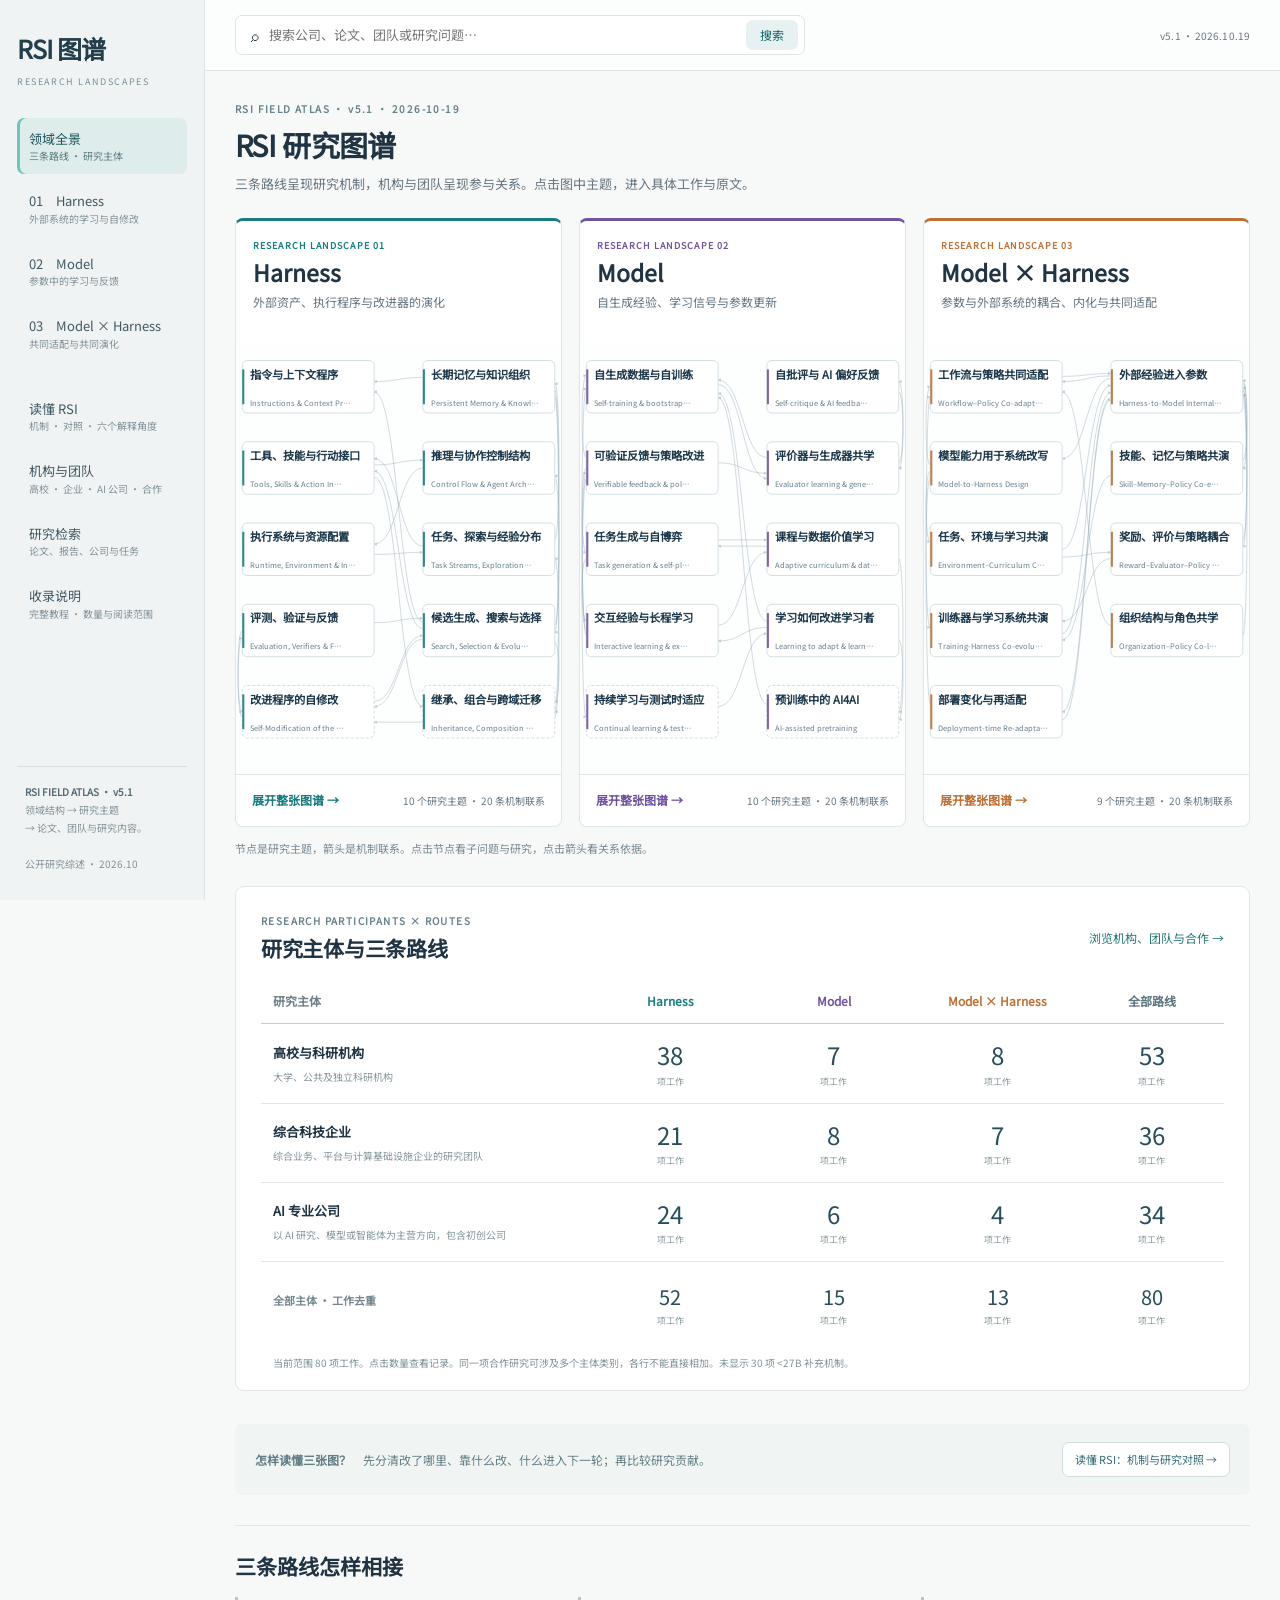
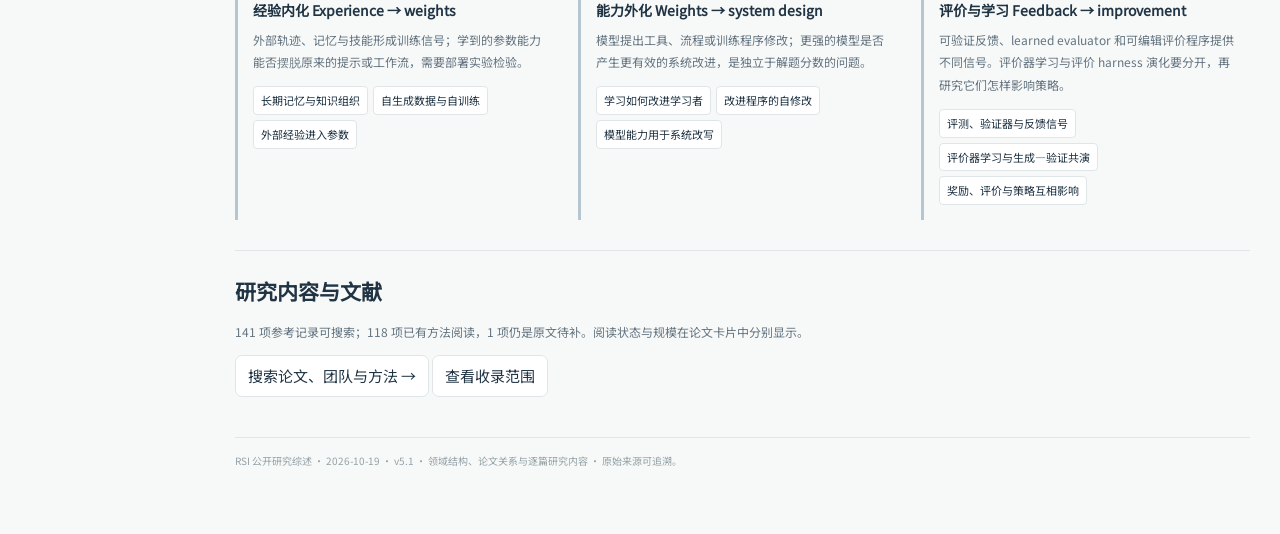
==== docs/index.html @ de0e646b "Integrate model learning guide and RSI atlas with reproducible sources" ====
<!doctype html><html lang="zh-CN"><head><meta charset="utf-8"><meta name="viewport" content="width=device-width,initial-scale=1"><title>RSI 领域知识图谱 v5.1 · Harness / Model / Co-evolution</title><style>
:root{--ink:#193047;--muted:#647585;--line:#dce4e8;--bg:#f4f6f7;--h:#187c80;--m:#7253a0;--x:#bd7036;--paper:#fff;--soft:#edf2f4}*{box-sizing:border-box}body{margin:0;background:var(--bg);color:var(--ink);font:15px/1.75 system-ui,-apple-system,"Segoe UI","Microsoft YaHei",sans-serif}button,input,select{font:inherit}button,a{touch-action:manipulation}button{cursor:pointer;color:inherit}button:focus-visible,a:focus-visible,input:focus-visible,select:focus-visible,[tabindex]:focus-visible{outline:3px solid #d1a346;outline-offset:3px}a{color:var(--h);text-decoration:none}a:hover{text-decoration:underline}button{border:1px solid var(--line);background:white;border-radius:7px;padding:7px 12px}button:hover{background:#edf4f5}button:disabled{opacity:.45;cursor:default}.shell{display:grid;grid-template-columns:216px minmax(0,1fr);min-height:100vh}.sidebar{height:100vh;position:sticky;top:0;background:#142a3b;color:#e8f0f4;padding:29px 18px;display:flex;flex-direction:column}.brand{font-size:26px;font-weight:760;letter-spacing:-1px}.brand small{display:block;font-size:10px;font-weight:500;letter-spacing:2px;color:#9bb8c5}.nav{display:grid;gap:6px;margin-top:31px}.nav button{text-align:left;background:transparent;border:0;color:#c5d5de;padding:12px;font-size:14px;line-height:1.5}.nav button small{display:block;font-size:11px;color:#88a8b9}.nav button.active{background:#274758;color:white;box-shadow:inset 3px 0 #68c6c2}.nav button:hover{background:#203b4d}.nav .separate{margin-top:19px}.sidebar-note{margin-top:auto;font-size:11px;color:#9cb4c1;border-top:1px solid #345062;padding:16px 8px 0;line-height:1.8}.sidebar-note b{color:#d3e0e7}.body{min-width:0}.topbar{height:83px;padding:17px 33px;display:flex;align-items:center;gap:22px;border-bottom:1px solid var(--line);background:#ffffffed;position:sticky;top:0;z-index:5;backdrop-filter:blur(12px)}.searchbox{display:flex;align-items:center;gap:10px;max-width:670px;width:100%;border:1px solid #c8d4dc;border-radius:9px;padding:0 6px 0 15px;background:white;box-shadow:0 3px 12px #122c3e05}.searchbox input{border:0;outline:none;padding:9px 0;min-width:0;flex:1;background:transparent;color:var(--ink)}.searchbox button{border:0;background:#e8f1f1;color:#16676e;padding:5px 14px}.date{font-size:11px;color:var(--muted);white-space:nowrap;margin-left:auto}.content{padding:36px 34px 65px;max-width:1600px;margin:auto}.eyebrow{font-size:11px;letter-spacing:2px;color:var(--h);font-weight:750;margin-bottom:10px}h1{font-size:34px;line-height:1.35;letter-spacing:-.7px;margin:0 0 13px}h2{font-size:21px;line-height:1.5;margin:0 0 14px}h3{font-size:17px;line-height:1.5;margin:0 0 10px}p{margin:0 0 13px}.lead{font-size:16px;color:#566c7b;max-width:980px}.muted,.small{color:var(--muted)}.small{font-size:12px}.kicker{font-size:11px;letter-spacing:1.7px;font-weight:750}.route-cards{display:grid;grid-template-columns:repeat(3,minmax(0,1fr));gap:18px;margin:28px 0}.route-card{background:white;border:1px solid var(--line);border-top:3px solid var(--accent);border-radius:10px;overflow:hidden;display:flex;flex-direction:column}.route-card .inside{padding:22px 23px 14px}.route-card h2{font-size:23px;margin:5px 0 2px}.route-card .zh{font-size:13px;color:var(--muted);margin-bottom:13px}.count-row{display:flex;align-items:baseline;gap:7px;margin:9px 0}.count-row b{font-size:34px;font-weight:650;color:var(--accent)}.count-row span{font-size:12px;color:var(--muted)}.route-card .mini{width:100%;height:186px;background:#fafcfc;border-block:1px solid #edf1f3}.route-card .enter{border:0;border-radius:0;margin-top:auto;padding:13px 23px;text-align:left;color:var(--accent);font-weight:650}.route-card p{font-size:13px;line-height:1.8;min-height:69px}.summary-strip{display:grid;grid-template-columns:repeat(4,1fr);background:#eaf0f2;border:1px solid #dce5e8;border-radius:9px;padding:17px 23px;gap:16px}.summary-strip b{display:block;font-size:23px;font-weight:650}.summary-strip span{font-size:12px;color:var(--muted)}.twocol{display:grid;grid-template-columns:1.2fr 1fr;gap:24px;margin-top:28px}.panel{background:white;border:1px solid var(--line);border-radius:10px;padding:23px}.panel p{font-size:13px}.feature{padding:11px 0;border-bottom:1px solid #edf0f2}.feature:last-child{border:0}.feature strong{font-size:14px}.feature p{margin:3px 0;color:var(--muted);font-size:13px}.legend{display:flex;gap:16px;flex-wrap:wrap;font-size:11px;color:var(--muted);align-items:center}.line{display:inline-block;width:24px;border-top:2px solid #315f80;vertical-align:middle;margin-right:5px}.line.compare{border-color:#bd8642;border-top-style:dashed}.line.member{border-color:#b7c9ce}.route-head{border-left:4px solid var(--accent);padding-left:19px;margin:1px 0 21px}.route-head .lead{font-size:14px;max-width:1100px}.route-stats{display:flex;gap:8px;flex-wrap:wrap;margin:14px 0}.pill,.badge{display:inline-block;padding:3px 9px;background:#eef3f4;border:1px solid #dce6e9;border-radius:15px;font-size:11px;line-height:1.65}.pill.methods,.badge.methods{background:#e7f3ef;border-color:#bdd8cd;color:#276653}.pill.screened,.badge.screened{background:#f9f2e7;border-color:#e9d8b9;color:#8b622f}.badge.small-scale{background:#f1eef7;border-color:#d8cde9;color:#7253a0}.reading-paths{display:grid;grid-template-columns:repeat(3,1fr);gap:14px;margin-bottom:22px}.path{border:1px solid var(--line);background:white;border-radius:8px;padding:15px 17px}.path h3{font-size:14px}.path p{font-size:12px;color:var(--muted)}.path-links{display:flex;gap:5px;flex-wrap:wrap}.path-links button{font-size:11px;padding:3px 7px;border-radius:4px}.toolbar{display:flex;gap:9px;flex-wrap:wrap;align-items:center;margin-bottom:12px}.toolbar select{max-width:250px;border:1px solid #cddae1;background:white;border-radius:6px;padding:6px 9px;color:var(--ink);font-size:12px}.toolbar label{font-size:12px;color:var(--muted);display:flex;align-items:center;gap:5px}.toolbar .spacer{flex:1}.toolbar button{font-size:12px;padding:5px 10px}.graph-layout{display:grid;grid-template-columns:minmax(0,1fr) 292px;gap:17px;align-items:start}.graph-panel{border:1px solid #ccd9df;border-radius:9px;background:white;overflow:hidden}.graph-top{padding:13px 15px;display:flex;align-items:center;gap:15px;border-bottom:1px solid var(--line);font-size:12px}.graph-top b{font-size:13px}.graph-viewport{height:670px;overflow:auto;background:#f9fbfc;scrollbar-color:#b7cbd3 #edf1f4;position:relative}.graph-svg{font-family:system-ui,-apple-system,"Segoe UI","Microsoft YaHei",sans-serif;display:block;max-width:none;touch-action:auto}.graph-svg .node{cursor:pointer;outline:none}.graph-svg .work rect{fill:white;stroke:#c8d6df;stroke-width:1.25}.graph-svg .work.screened rect{stroke-dasharray:4 3}.graph-svg .work.selected rect{stroke:var(--accent);stroke-width:3;fill:#f1f8f7}.graph-svg .node:hover rect,.graph-svg .node:focus rect{stroke:#385f78;stroke-width:2.5}.graph-svg .node.dim{opacity:.25}.graph-svg .wire{fill:none;stroke:#bacbd2;stroke-width:1;opacity:.52}.graph-svg .paper-edge{fill:none;stroke:#3f698a;stroke-width:1.6;opacity:.62}.graph-svg .paper-edge.analytic{stroke:#b58445;stroke-dasharray:6 4}.graph-svg .paper-edge.focus{stroke-width:3;opacity:1}.graph-svg .paper-edge.dim{opacity:.08}.edge-hit{fill:none;stroke:transparent;stroke-width:15;cursor:pointer}.topic rect{fill:#eaf2f4;stroke:#bcd1d8;stroke-width:1.2}.topic text{font-size:15px;font-weight:650;fill:#284c61}.inspector{background:white;border:1px solid var(--line);border-radius:9px;padding:19px;max-height:725px;overflow:auto;position:sticky;top:101px}.inspector h2{font-size:19px;overflow-wrap:anywhere}.inspector p{font-size:13px}.inspector .label{font-size:10px;color:var(--muted);letter-spacing:1px;margin:17px 0 5px}.primary{background:#1a6272;color:white;border-color:#1a6272;width:100%;margin:7px 0}.primary:hover{background:#24566a}.org-tags{display:flex;gap:5px;flex-wrap:wrap;margin:8px 0}.org-tags button{font-size:10px;padding:3px 7px;border-radius:4px;color:#456278}.relation-item{border-top:1px solid var(--line);padding:11px 0;text-align:left}.relation-item button{border:0;padding:0;background:none;text-align:left;font-size:13px;color:var(--h)}.relation-item .small{font-size:10px}.relation-item p{font-size:12px;margin:4px 0}.context-box{background:#f0f5f6;padding:12px;border-radius:6px;margin:12px 0;font-size:12px}.graph-caption{padding:11px 15px;font-size:11px;color:var(--muted);border-top:1px solid var(--line)}details{margin-top:19px;border:1px solid var(--line);border-radius:8px;background:white}summary{cursor:pointer;padding:13px 17px;font-size:13px;font-weight:650}.details-body{padding:0 17px 15px}.related-strip{display:flex;gap:8px;flex-wrap:wrap}.related-strip button{font-size:12px;padding:5px 9px}.results-grid{display:grid;grid-template-columns:repeat(2,minmax(0,1fr));gap:14px}.result-card{background:white;border:1px solid var(--line);border-left:3px solid var(--accent,#8a9baa);border-radius:7px;padding:17px 19px;text-align:left}.result-card h3{font-size:17px;color:#185c7b;margin:8px 0 5px}.result-card .snippet{font-size:13px;margin:8px 0;color:#3e566b}.result-card .team{font-size:11px;color:var(--muted)}.result-card .bottom{display:flex;justify-content:space-between;align-items:center;margin-top:11px}.result-card button{font-size:11px;padding:4px 8px}.query-info{font-size:13px;color:var(--muted);margin:12px 0 18px}.empty{padding:45px;border:1px dashed #bdcdd6;text-align:center;color:var(--muted);grid-column:1/-1}.paper-modal{width:min(1080px,95vw);max-height:91vh;border:1px solid #ccd9df;border-radius:12px;padding:0;color:var(--ink);box-shadow:0 24px 100px #132c3b35;background:white}.paper-modal::backdrop{background:#122b3d8c;backdrop-filter:blur(3px)}.modal-head{padding:25px 31px 19px;border-bottom:1px solid var(--line);background:#f7f9fa;position:relative}.close{position:absolute;right:17px;top:15px;border:0;background:transparent;font-size:25px;padding:0 8px}.modal-head h2{font-size:26px;margin:7px 35px 6px 0;line-height:1.4}.official-title{font-size:12px;color:var(--muted);max-width:900px}.modal-body{padding:24px 31px 31px}.abstract-question{font-size:18px;line-height:1.65;border-left:3px solid var(--accent);padding-left:16px;margin-bottom:21px}.axis-grid{display:grid;grid-template-columns:1fr 1fr;gap:16px 24px}.axis{border-top:1px solid var(--line);padding-top:13px}.axis h3{font-size:14px;color:#244d64;display:flex;align-items:center;gap:8px;margin-bottom:7px}.axis .letter{font-size:11px;font-weight:700;color:var(--accent);background:#edf3f4;width:25px;height:25px;display:inline-grid;place-items:center;border-radius:4px}.axis p{font-size:14px;line-height:1.9;white-space:pre-line}.card-meta{margin:23px 0;background:#f4f7f8;border:1px solid #e2e8eb;border-radius:7px;padding:15px 18px;font-size:12px}.card-meta p{margin:5px 0}.card-meta b{color:#476373}.source-links{display:flex;gap:8px;flex-wrap:wrap;margin:11px 0}.source-links a{font-size:12px;border:1px solid var(--line);padding:4px 9px;border-radius:5px;background:white}.relationship-grid{display:grid;grid-template-columns:1fr 1fr;gap:0 22px}.backmap{font-size:12px;margin-top:12px}.notice{font-size:12px;color:#53697a;border-left:3px solid #c6d7df;padding:7px 13px;margin:14px 0}.footer{font-size:11px;color:#758997;margin-top:35px;border-top:1px solid var(--line);padding-top:14px}.coverage-table{width:100%;border-collapse:collapse;font-size:13px}.coverage-table th,.coverage-table td{padding:10px;border-bottom:1px solid var(--line);text-align:left}.source-status{font-size:11px;color:#667c89;margin:9px 0}.relation-examples{display:grid;gap:7px}.relation-examples button{text-align:left;font-size:12px}.mini text{font-family:inherit}.graph-toggle{background:#eef4f5;border:1px solid #cfdee5}.graph-toggle.active{background:#d7e8eb}.tablewrap{overflow:auto}.mobile-title{display:none}
@media(min-width:1800px){.content{padding-left:48px;padding-right:48px}}@media(max-width:1280px){.shell{grid-template-columns:185px minmax(0,1fr)}.sidebar{padding:24px 12px}.content{padding:28px 22px}.topbar{padding:15px 22px}.route-cards{gap:11px}.route-card .inside{padding:18px}.graph-layout{grid-template-columns:minmax(0,1fr) 255px}.inspector{padding:15px}.reading-paths{grid-template-columns:1fr 1fr}.route-card p{min-height:92px}.route-card .mini{height:170px}}@media(max-width:1050px){.graph-layout{grid-template-columns:1fr}.inspector{position:static;max-height:450px}.route-cards{grid-template-columns:1fr}.route-card p{min-height:0}.route-card .mini{height:200px}.route-card{display:grid;grid-template-columns:1fr 1fr}.route-card .enter{grid-column:1/-1}.summary-strip{grid-template-columns:1fr 1fr}.twocol{grid-template-columns:1fr}.results-grid{grid-template-columns:1fr}}@media(max-width:700px){.shell{display:block}.sidebar{position:static;height:auto;padding:16px 17px}.brand{font-size:22px}.brand small{display:none}.nav{display:flex;gap:3px;overflow-x:auto;margin-top:13px}.nav button{font-size:12px;white-space:nowrap;padding:8px 10px}.nav button small,.sidebar-note{display:none}.nav .separate{margin-top:0}.topbar{position:sticky;height:66px;padding:10px 15px;gap:4px}.date{display:none}.content{padding:25px 17px}h1{font-size:28px}.route-card{display:flex}.route-cards{gap:17px}.reading-paths,.axis-grid,.relationship-grid{grid-template-columns:1fr}.graph-viewport{height:550px}.modal-head,.modal-body{padding:20px}.modal-head h2{font-size:23px}.abstract-question{font-size:16px}.toolbar .spacer{display:none}.toolbar select{max-width:100%}.source-links a{font-size:11px}.summary-strip{padding:15px}.date{display:none}.graph-top{flex-wrap:wrap}.graph-caption{line-height:1.6}.graph-panel{border-radius:7px}}
@media print{.sidebar,.topbar,.toolbar,.close,.inspector,.footer{display:none}.shell{display:block}.content{padding:0}.graph-viewport{height:auto;overflow:visible}.paper-modal{position:static;display:block;width:100%;max-height:none;box-shadow:none;border:0}.axis{break-inside:avoid}.axis-grid{display:block}body{background:white}}
/* Field-level knowledge maps. Paper graphs remain a separate reading layer. */
:root{--domain-edge:#91a7b4}.sidebar{width:auto}.content{max-width:1720px;margin:0 auto;padding-top:24px}.domain-header{margin:0 0 20px}.domain-header h1{font-size:30px;line-height:1.35;margin:4px 0 8px}.domain-header p{margin:0;color:var(--muted);font-size:14px}.field-grid{display:grid;grid-template-columns:repeat(3,minmax(0,1fr));gap:15px}.field-card{min-width:0;background:white;border:1px solid var(--line);border-top:4px solid var(--accent);border-radius:10px;overflow:hidden}.field-head{padding:18px 18px 8px}.field-head .kicker{font-size:10px;font-weight:700;letter-spacing:.14em;color:var(--accent)}.field-head h2{margin:2px 0;font-size:23px}.field-head p{margin:2px 0;font-size:12px;line-height:1.7;color:var(--muted)}.field-network{display:block;width:100%;height:auto;background:#fbfcfd;font-family:system-ui,-apple-system,"Segoe UI","Microsoft YaHei",sans-serif}.field-network .concept-node{cursor:pointer;outline:none}.field-network .concept-box{fill:#fff;stroke:#b8cad2;stroke-width:1.4}.field-network .concept-node:hover .concept-box,.field-network .concept-node:focus .concept-box{stroke:var(--accent);stroke-width:2.4;fill:#f4f9fa}.field-network .selected .concept-box{fill:#edf6f6;stroke:var(--accent);stroke-width:2.8}.field-network .concept-node.dim{opacity:.25}.field-network .concept-edge{fill:none;stroke:var(--domain-edge);stroke-width:1.6;opacity:.7}.field-network .concept-edge.focus{stroke:var(--accent);stroke-width:2.7;opacity:1}.field-network .concept-edge.dim{opacity:.12}.field-network .concept-hit{fill:none;stroke:transparent;stroke-width:12;cursor:pointer}.field-network .concept-kind{fill:var(--accent);opacity:.9}.field-network .concept-node.meta .concept-box{stroke-dasharray:5 3}.field-foot{padding:12px 18px;border-top:1px solid var(--line);display:flex;gap:7px;align-items:center;justify-content:space-between}.field-foot button{border:0;background:none;color:var(--accent);padding:3px 0;font-weight:650}.field-foot span{font-size:11px;color:var(--muted)}.map-caption{font-size:12px;color:var(--muted);margin:16px 0 20px;line-height:1.8}.concept-crossings{margin-top:25px;border-top:1px solid var(--line);padding-top:20px}.concept-crossings h2{font-size:21px;margin:0 0 14px}.bridge-grid{display:grid;grid-template-columns:repeat(3,minmax(0,1fr));gap:14px}.bridge{border-left:3px solid #b5c6d0;padding:3px 15px}.bridge h3{font-size:15px;margin:0 0 8px}.bridge p{font-size:13px;line-height:1.9;color:var(--muted);margin:0}.mode-bar{display:flex;gap:6px;align-items:center;margin:14px 0}.mode-bar button{padding:7px 14px;border:1px solid var(--line);border-radius:6px;background:white}.mode-bar button.active{background:var(--ink);border-color:var(--ink);color:#fff}.mode-bar .small{margin-left:auto}.domain-layout{display:grid;grid-template-columns:minmax(0,1fr) 340px;gap:18px;align-items:start}.domain-canvas{background:#fff;border:1px solid var(--line);border-radius:9px;overflow:hidden}.domain-canvas .field-network{min-height:420px}.canvas-label{padding:12px 18px;border-bottom:1px solid var(--line);display:flex;gap:15px;align-items:center;font-size:13px}.canvas-label button{margin-left:auto;font-size:12px;background:white;border:1px solid var(--line);border-radius:5px;padding:3px 8px}.domain-inspector{border:1px solid var(--line);background:white;border-radius:9px;padding:21px;max-height:820px;overflow:auto;position:sticky;top:100px}.domain-inspector h2{font-size:21px;line-height:1.45;margin:5px 0 3px}.domain-inspector .en-title{font-size:12px;color:var(--muted);margin:0 0 16px}.domain-inspector p{font-size:13px;line-height:1.9;margin:12px 0}.domain-inspector h3{font-size:13px;margin:20px 0 8px}.topic-list{display:flex;flex-wrap:wrap;gap:6px}.topic-chip{display:inline-block;font-size:12px;line-height:1.65;padding:5px 9px;background:#f0f5f7;border:1px solid #e0e9ed;border-radius:5px}.topic-relation{border-top:1px solid var(--line);padding:10px 0}.topic-relation button{font-size:13px;text-align:left;color:var(--accent);padding:0;border:0;background:transparent}.topic-relation p{font-size:12px;color:var(--muted);margin:4px 0}.source-notes{font-size:11px;color:var(--muted)}.source-notes a{margin-right:8px}.flow-strip{display:flex;flex-wrap:wrap;gap:6px;align-items:center;padding:12px 0 16px}.flow-strip span{padding:6px 10px;background:white;border:1px solid var(--line);border-radius:5px;font-size:12px}.flow-strip i{font-style:normal;color:var(--accent)}.domain-lower{margin-top:22px}.domain-lower h2{font-size:20px;margin:0 0 12px}.facet-grid{display:grid;grid-template-columns:repeat(3,minmax(0,1fr));gap:13px}.facet{padding:16px;border:1px solid var(--line);background:#fff;border-radius:8px}.facet h3{margin:0 0 6px;font-size:14px}.facet p{font-size:12px;color:var(--muted);margin:0;line-height:1.9}.attachment-list{display:grid;grid-template-columns:repeat(3,minmax(0,1fr));gap:12px}.attachment{padding:15px;border:1px solid var(--line);border-radius:8px;background:#fff;min-width:0}.attachment .work-name{font-size:16px;font-weight:700;text-align:left;background:none;border:0;padding:0;color:var(--accent)}.attachment p{font-size:12px;line-height:1.8;margin:7px 0}.attachment .team{font-size:11px;color:var(--muted)}.attachment .small{font-size:11px}.attachment .badge{font-size:10px}.mapping-title{display:flex;align-items:center;flex-wrap:wrap;gap:12px;margin-bottom:12px}.mapping-title h2{margin:0;margin-right:auto}.mapping-title label{font-size:12px}.mapping-title select{padding:5px;max-width:200px;background:white;border:1px solid var(--line)}.version-stamp{font-family:monospace;color:var(--accent);font-size:11px;letter-spacing:.06em}.empty-concept{padding:20px;border:1px dashed #b6cad2;border-radius:7px;background:#f6fafb}.domain-inspector ul{padding-left:18px;margin:8px 0}.domain-inspector li{font-size:13px;line-height:1.9;margin-bottom:6px}.field-example-note{font-size:11px;color:var(--muted);padding:7px 18px 12px;margin:0}.node-kind-legend{font-size:11px;display:flex;flex-wrap:wrap;gap:12px;color:var(--muted)}.node-kind-legend span:before{content:'';display:inline-block;width:8px;height:8px;border:1px solid var(--accent);border-radius:2px;margin-right:5px}.node-kind-legend .meta:before{border-style:dashed}.paper-domain-tags{margin:13px 0;display:flex;gap:6px;flex-wrap:wrap}.paper-domain-tags button{font-size:12px;padding:5px 9px;border:1px solid #c9dce1;color:#286675;background:#f4f9fa;border-radius:5px}.domain-edge-detail{font-size:13px;line-height:1.9}.domain-navtopics{display:flex;flex-wrap:wrap;gap:5px;margin:12px 0}.domain-navtopics button{font-size:11px;padding:4px 7px;background:white;border:1px solid var(--line);border-radius:4px}
@media(max-width:1450px){.shell{grid-template-columns:185px minmax(0,1fr)}.sidebar{padding:24px 12px}.content{padding-left:23px;padding-right:23px}.topbar{padding-left:23px;padding-right:23px}.field-head{padding:14px 13px 5px}.field-foot{padding:10px 13px}.field-head h2{font-size:21px}.domain-layout{grid-template-columns:minmax(0,1fr) 300px}.domain-inspector{padding:16px}}
@media(max-width:1150px){.field-grid{gap:9px}.field-head h2{font-size:19px}.field-head p{font-size:11px}.domain-layout{grid-template-columns:1fr}.domain-inspector{position:static;max-height:none}.domain-canvas .field-network{max-height:760px}.attachment-list{grid-template-columns:repeat(2,minmax(0,1fr))}.facet-grid{grid-template-columns:1fr 1fr}}
@media(max-width:850px){.field-grid{grid-template-columns:1fr}.field-card{max-width:560px;width:100%;margin:0 auto}.field-head h2{font-size:25px}.field-head p{font-size:13px}.bridge-grid,.facet-grid{grid-template-columns:1fr}.domain-header h1{font-size:26px}.content{padding:22px 16px}.domain-canvas{overflow:auto}.domain-canvas .field-network{min-width:570px;min-height:0}.attachment-list{grid-template-columns:1fr}.field-foot{font-size:14px}.mode-bar{flex-wrap:wrap}.mode-bar .small{margin-left:0}.domain-inspector h2{font-size:22px}.domain-inspector p{font-size:14px}.field-grid{gap:22px}.mapping-title select{max-width:100%}}
@media print{.field-grid{grid-template-columns:1fr}.field-card{break-inside:avoid}.domain-layout{display:block}.domain-inspector{max-height:none}.field-network{break-inside:avoid}.mode-bar,.field-foot button{display:none}}

.field-network{font-family:system-ui,-apple-system,"Segoe UI","Microsoft YaHei",sans-serif}.concept-edge-label{font-size:17px;font-weight:650;fill:var(--accent);paint-order:stroke;stroke:#fff;stroke-width:6px;stroke-linejoin:round;pointer-events:none}

.domain-graph-scroll{min-width:0;overflow:auto}.domain-canvas.expanded .domain-graph-scroll{max-height:740px}.domain-canvas.expanded .field-network{max-height:none}.canvas-label>div{display:flex;gap:5px}.canvas-label{flex-wrap:wrap;gap:8px}.field-subtopic{font-weight:400}

.reader-intro{max-width:1040px}.reader-intro .lead{font-size:17px}.reader-section{margin-top:30px}.reader-section>p{max-width:1050px}.reader-jump{display:flex;gap:10px;align-items:center;flex-wrap:wrap;padding:14px 18px;background:#eaf2f3;border:1px solid #d2e1e5;border-radius:8px;margin:18px 0}.reader-jump p{margin:0;flex:1;font-size:13px}.reader-jump button{background:#193f51;color:#fff;white-space:nowrap}.reader-cases{display:flex;flex-wrap:wrap;gap:7px;margin:15px 0}.reader-cases button[aria-pressed=true]{background:#193f51;color:white;border-color:#193f51}.reader-case{border-left:4px solid var(--accent);padding:20px;background:white;border-radius:8px}.reader-case-head{display:flex;justify-content:space-between;gap:15px;align-items:start}.reader-case-head h3{font-size:21px}.reader-case .loop-text{font-size:16px;line-height:1.95;background:#f0f5f6;border-radius:6px;padding:13px 17px;margin:13px 0}.reader-facts{display:grid;grid-template-columns:1fr 1fr;gap:15px 26px}.reader-facts p{font-size:13px;margin:4px 0}.reader-facts b{font-size:12px;color:#486575}.reader-axis-grid{display:grid;grid-template-columns:repeat(2,minmax(0,1fr));gap:14px}.reader-axis{padding:18px 20px;border:1px solid var(--line);border-radius:8px;background:white}.reader-axis h3{font-size:16px}.reader-axis p{font-size:13px;margin:8px 0 0}.reader-axis .reader-question{font-size:15px;color:#183c52}.reader-comparisons{display:grid;grid-template-columns:1fr 1fr;gap:16px}.reader-comparison{background:white;border:1px solid var(--line);border-radius:8px;padding:20px}.reader-comparison h3{font-size:16px}.reader-comparison p{font-size:13px}.reader-comparison .path-links{margin:12px 0 0}.reader-gap{border-left:3px solid #bf934c;padding:8px 14px;background:#fff9ec;font-size:12px;margin:14px 0}.reader-gap b{display:block}.reader-loop{display:block;width:100%;max-width:1000px;margin:auto}.reader-loop text{font-family:inherit;fill:#23475b}.reader-loop .sub{fill:#5c7585;font-size:12px}.reader-source{font-size:11px;color:var(--muted)}.reader-card-brief{border:1px solid #dce7ea;background:#f6fafb;border-radius:8px;padding:17px 19px;margin:15px 0 22px}.reader-card-brief h3{font-size:14px}.reader-card-brief p{font-size:13px;margin:7px 0}.reader-card-brief b{color:#315d72}.reader-stats{display:grid;grid-template-columns:repeat(4,1fr);gap:12px;margin:16px 0}.reader-stats div{padding:15px;background:white;border:1px solid var(--line);border-radius:7px}.reader-stats b{font-size:24px;display:block}.reader-stats span{font-size:12px;color:var(--muted)}.reader-table{min-width:700px}.reader-table td{vertical-align:top}.reader-unfinished{columns:2;column-gap:25px;margin-top:15px}.reader-unfinished>div{break-inside:avoid;padding:9px 0;border-top:1px solid var(--line);font-size:12px}.reader-unfinished button{font-size:12px}.reader-unfinished span{display:block;color:var(--muted);margin-top:3px}.reader-mini-label{display:inline-block;background:#e8eff3;color:#33586d;border-radius:4px;padding:3px 7px;font-size:11px;margin-bottom:9px}.reader-card-brief .reader-source{font-size:11px}.reader-roles{display:flex;gap:6px;flex-wrap:wrap;margin:12px 0}.reader-roles span{padding:5px 10px;background:#eaf0f3;border-radius:6px;font-size:12px}
@media(max-width:800px){.reader-axis-grid,.reader-comparisons,.reader-facts{grid-template-columns:1fr}.reader-stats{grid-template-columns:1fr 1fr}.reader-unfinished{columns:1}.reader-case-head{display:block}.reader-loop{min-width:600px}.reader-loop-wrap{overflow:auto}.reader-jump{align-items:start}.reader-case{padding:16px}}

.review-evidence dl{display:grid;grid-template-columns:105px minmax(0,1fr);gap:12px 18px;margin:8px 0 20px}.review-evidence dt{font-size:12px;font-weight:650;color:var(--muted)}.review-evidence dd{margin:0;font-size:13px;overflow-wrap:anywhere}.review-sources p{font-size:12px}.lead-list details{margin-top:10px}.lead-list summary{font-size:13px}.lead-pagination{display:flex;gap:15px;align-items:center;margin-top:16px}.lead-browser input{padding:7px 10px;border:1px solid var(--line);border-radius:6px;min-width:0;flex:1}.lead-list .small{overflow-wrap:anywhere}@media(max-width:600px){.review-evidence dl{grid-template-columns:1fr;gap:5px}.review-evidence dd{margin-bottom:12px}}

@media(max-width:700px){.coverage-table{min-width:620px}.tablewrap{max-width:100%;overflow-x:auto}}

.company-grid{display:grid;grid-template-columns:repeat(3,minmax(0,1fr));gap:14px;margin:18px 0}.company-card{background:#fff;border:1px solid var(--line);border-radius:8px;padding:19px;min-width:0;display:flex;flex-direction:column}.company-card.direction{border-style:dashed;background:#fcfbf7}.company-card.adjacent{background:#f7f8fa}.company-card h3{margin:5px 0 10px;font-size:17px;line-height:1.5}.company-card h3 button{border:0;background:none;padding:0;text-align:left;font:inherit;color:#254e65;cursor:pointer}.company-card p{font-size:13px;line-height:1.9;margin:0 0 14px}.company-card .eyebrow{font-size:10px}.company-routes{display:flex;flex-wrap:wrap;gap:5px;margin:0 0 12px}.company-routes span{font-size:11px;color:var(--accent,#75684b);background:#f3f6f8;border-radius:4px;padding:4px 7px;border:1px solid #e0e8ed}.company-routes .direction-tag{background:#f6f0e4}.company-worklinks{display:flex;flex-wrap:wrap;gap:5px;margin-bottom:12px}.company-worklinks button{font-size:11px}.company-open{margin-top:auto;align-self:flex-start;text-align:left;font-size:12px;color:#286675;background:transparent;border:0;padding:5px 0;cursor:pointer}.industry-stats{display:grid;grid-template-columns:repeat(4,minmax(0,1fr));border:1px solid var(--line);background:white;border-radius:8px;margin:20px 0}.industry-stats>div{padding:18px;border-right:1px solid var(--line)}.industry-stats>div:last-child{border:0}.industry-stats b{display:block;font-size:30px;line-height:1.3;color:#244f63}.industry-stats span{font-size:12px;color:var(--muted)}.industry-route-summary{display:grid;grid-template-columns:repeat(3,minmax(0,1fr));gap:12px}.industry-route-summary button{text-align:left;background:white;border:1px solid var(--line);border-left:3px solid var(--accent);padding:14px;color:var(--accent);font-size:16px;border-radius:5px}.industry-route-summary b{float:right}.industry-route-summary small{display:block;color:var(--muted);font-size:11px;margin-top:5px}.company-chips,.paper-companies{display:flex;flex-wrap:wrap;gap:6px;align-items:center}.company-chip{font-size:12px;color:#33576b;background:#fff;border:1px solid #ccdae2;border-radius:5px;padding:5px 8px;cursor:pointer}.paper-companies{margin:12px 0 18px}.company-search-matches{border-bottom:1px solid var(--line);margin-bottom:25px;padding-bottom:15px}.company-search-matches h2{font-size:19px}.company-position{margin:5px 0 24px}.company-boundary{border-left:3px solid #b1c5cf;background:#f4f8fa;padding:12px 16px;font-size:13px;line-height:1.9}.declared-direction{font-size:13px;color:#74613b;line-height:1.9}.company-output-list{display:grid;grid-template-columns:repeat(2,minmax(0,1fr));gap:12px;margin:15px 0 25px}.company-output-list article{border:1px solid var(--line);border-radius:7px;padding:17px;min-width:0}.company-output-list h4,.company-disclosure h4{margin:6px 0;font-size:16px}.company-output-list h4 button{font:inherit;border:0;padding:0;background:none;text-align:left;color:#286675}.company-output-list p,.company-disclosure p{font-size:13px;line-height:1.9}.company-disclosure{border-top:1px solid var(--line);padding:14px 0}.company-detail .source-links{word-break:break-word}.industry-rules{margin-top:25px}.toolbar #company-query{background:white;border:1px solid var(--line);padding:8px 11px;border-radius:5px;min-width:220px;flex:1}#search-company-results:empty{display:none}
@media(max-width:1150px){.company-grid{grid-template-columns:repeat(2,minmax(0,1fr))}.industry-stats{grid-template-columns:repeat(2,minmax(0,1fr))}.industry-stats>div{border-bottom:1px solid var(--line)}}
@media(max-width:650px){.company-grid,.company-output-list,.industry-route-summary{grid-template-columns:1fr}.industry-stats b{font-size:26px}.industry-stats>div{padding:12px}.toolbar #company-query{min-width:0;width:100%}.company-card{padding:16px}.company-chip{font-size:11px}.company-detail h3{font-size:18px}}

/* Reading hierarchy: field maps -> participant matrix -> concise lists -> full cards. */
:root{--ink:#203444;--muted:#647581;--line:#e0e6e8;--h:#287879}
body{background:#f7f8f8;color:var(--ink);font-family:Inter,-apple-system,BlinkMacSystemFont,"Segoe UI","Noto Sans CJK SC Report","Microsoft YaHei",sans-serif;line-height:1.7}
button,input,select{font:inherit}button{cursor:pointer}button:disabled{opacity:.4;cursor:default}
button:focus-visible,a:focus-visible,input:focus-visible,select:focus-visible,summary:focus-visible{outline:3px solid #64a8aa;outline-offset:3px}
.shell{grid-template-columns:205px minmax(0,1fr)}.sidebar{background:#f0f3f3;color:#233f4b;border-right:1px solid #dde5e6;padding:27px 17px}.brand{font-size:25px;letter-spacing:-1px}.brand small{color:#789097;font-size:9px;letter-spacing:1.6px;margin-top:4px}.nav{margin-top:29px}.nav button{color:#405965;border-radius:7px;font-size:13px;padding:11px 12px}.nav button small{color:#829299;font-size:10px}.nav button:hover{background:#e5eeee;color:#1d525b}.nav button.active{background:#dfecec;color:#1c555b}.nav button.active small{color:#5c7b80}.nav .separate{margin-top:20px;border-top:0}.sidebar-note{border-color:#d5dfe0;color:#829298;font-size:10px}.sidebar-note b{color:#556c75}
.topbar{height:71px;background:#fcfdfded;padding:14px 30px;border-color:var(--line);backdrop-filter:blur(10px)}.searchbox{max-width:570px;box-shadow:none;border-radius:7px;border-color:#dbe3e5}.searchbox input{font-size:13px;padding:8px 0}.searchbox button{font-size:12px}.content{padding:29px 30px 65px;max-width:1580px}.date{font-size:10px;letter-spacing:.1px}
.domain-header{margin-bottom:22px}.domain-header h1{font-size:29px;letter-spacing:-.65px}.domain-header p{font-size:13px;max-width:960px;line-height:1.85}.version-stamp,.eyebrow{font-family:inherit;font-size:10px;letter-spacing:1.4px;color:#66838b;font-weight:650}.version-stamp{margin-bottom:8px}
.field-grid{gap:17px}.field-card{border-top-width:3px;border-radius:8px;box-shadow:0 3px 10px #1d3e4703}.field-head{padding:17px 17px 9px}.field-head h2{font-size:23px}.field-head p{min-height:40px;line-height:1.7}.field-head .kicker{font-size:9px;letter-spacing:1.1px}.field-network{font-family:inherit;background:#fdfefe}.field-network .concept-box{stroke:#c7d5da;stroke-width:1.2}.field-network .concept-edge{opacity:.5;stroke-width:1.3}.field-foot{padding:12px 16px;flex-wrap:wrap;gap:3px}.field-foot button{font-size:12px}.field-foot span{font-size:10px}.map-caption{font-size:11px;margin:12px 0 25px;max-width:1120px;color:#788b94;line-height:1.8}
.section-heading{display:flex;justify-content:space-between;align-items:center;gap:18px;margin:0 0 16px}.section-heading h2{font-size:21px;margin:0;letter-spacing:-.3px}.section-heading .eyebrow{margin:0 0 4px}.text-action{border:0;background:transparent;padding:4px 0;color:#287779;font-size:12px;white-space:nowrap}.text-action:hover{background:transparent;text-decoration:underline}
.actor-matrix-section{margin:30px 0 33px;padding:25px 25px 18px;background:white;border:1px solid var(--line);border-radius:9px}.actor-matrix-section.compact{margin-top:28px}.matrix-scroll{overflow:auto}.actor-matrix{width:100%;border-collapse:collapse;font-size:13px;min-width:670px;table-layout:fixed}.actor-matrix thead th{padding:10px 12px 12px;text-align:center;font-size:12px;font-weight:650;border-bottom:1px solid #bfcfd3;color:var(--accent,#5e7781)}.actor-matrix thead th:first-child{text-align:left;width:34%;color:#6f8189}.actor-matrix thead th:last-child{width:15%}.actor-matrix tbody th{padding:15px 12px;text-align:left;font-size:13px;border-bottom:1px solid var(--line);font-weight:600}.actor-matrix tbody th small{display:block;font-size:10px;font-weight:400;line-height:1.7;color:#86959b;margin-top:4px}.actor-matrix th button{border:0;padding:0;background:transparent;font-size:13px;text-align:left;color:inherit;font-weight:600}.actor-matrix td{padding:6px;text-align:center;border-bottom:1px solid var(--line);vertical-align:middle}.matrix-value{border:1px solid transparent;padding:7px 2px;width:100%;background:transparent;border-radius:6px;line-height:1.4}.matrix-value b{display:block;font-size:24px;font-weight:550;color:#274f5b}.matrix-value span{display:block;font-size:9px;color:#8a9a9f;margin-top:4px}.matrix-value:hover,.matrix-value.selected{background:#eff6f5;border-color:#d7e8e6}.matrix-total th,.matrix-total td{border-bottom:0!important;padding-top:13px!important}.matrix-total .matrix-value b{font-size:20px}.matrix-total th{font-size:11px!important;color:#758890}.matrix-note{font-size:10px;color:#819299;margin:13px 12px 0;line-height:1.8}.matrix-zero{color:#b5c1c5;font-weight:400}
.quiet-details{border:0;background:transparent;margin-top:16px;border-top:1px solid var(--line);border-radius:0}.quiet-details summary{font-size:11px;font-weight:500;color:#70858d;padding:13px 0}.quiet-details .details-body{padding:0 0 14px}.supplement-types{display:flex;gap:18px;flex-wrap:wrap;margin:3px 0 14px}.supplement-types button{display:flex;gap:12px;font-size:12px;background:white;border-color:var(--line);padding:8px 12px}.supplement-types b{color:#65818a}
.actor-browser{scroll-margin-top:92px}.actor-filters{display:grid;grid-template-columns:minmax(210px,1fr) 240px 220px;gap:14px}.actor-filters label{display:flex;flex-direction:column;gap:7px;min-width:0}.actor-filters label>span{font-size:11px;color:#788b93}.actor-filters input,.actor-filters select,.advanced-filters select{height:41px;width:100%;padding:8px 11px;background:white;color:var(--ink);border:1px solid #d9e2e5;border-radius:6px;font-size:12px}.actor-filters input::placeholder{color:#9ca9ae}.filter-details{border:0;border-bottom:1px solid var(--line);border-radius:0;margin:9px 0 20px;background:transparent}.filter-details summary{padding:10px 0;font-size:11px;font-weight:400;color:#748992}.filter-details summary:hover{color:#286d75}.advanced-filters{display:flex;flex-wrap:wrap;gap:20px;align-items:end;padding:5px 0 17px}.advanced-filters label{display:flex;flex-direction:column;gap:5px;font-size:11px;color:#70848c;min-width:200px;max-width:340px}.advanced-filters .checkbox-label{flex-direction:row;align-items:center;min-height:41px;gap:8px}.advanced-filters input[type=checkbox]{accent-color:#31777a}.browser-bar{display:flex;gap:20px;align-items:center;justify-content:space-between;margin:20px 0 14px}.browser-bar p{margin:0}.segmented{display:flex;gap:0;border:1px solid #d5e1e3;background:#f0f4f5;border-radius:7px;padding:3px}.segmented button{border:0;background:none;border-radius:4px;font-size:12px;padding:7px 19px;color:#71858c}.segmented button[aria-pressed=true]{background:white;box-shadow:0 1px 4px #28495712;color:#244e5a}.active-filter{display:flex;gap:14px;align-items:center;margin:13px 0;font-size:12px}.active-filter>button{font-size:11px;border:0;background:none;color:#68858d}
.actor-table-wrap{overflow:auto;border:1px solid var(--line);border-radius:8px;background:white}.actor-table{border-collapse:collapse;width:100%;min-width:740px;font-size:12px}.actor-table th{text-align:left;font-size:10px;color:#7b8e97;background:#f5f8f8;font-weight:550;padding:13px 16px;border-bottom:1px solid var(--line);white-space:nowrap}.actor-table th:nth-child(n+3),.actor-table td:nth-child(n+3){text-align:center}.actor-table td{padding:16px;border-bottom:1px solid #edf0f1;vertical-align:middle}.actor-table tr:last-child td{border-bottom:0}.actor-table tr:hover{background:#fbfdfd}.actor-table td:first-child{width:34%;min-width:210px}.actor-table td small{display:block;font-size:10px;color:#82949b;margin-top:4px;line-height:1.7}.actor-link{border:0;background:transparent;color:#245e6a;font-size:12px;padding:0;text-align:left;font-weight:550}.actor-link:hover{background:transparent;text-decoration:underline}.actor-type{font-size:10px;color:#788b92;white-space:nowrap}.table-number{background:transparent;border:0;font-size:12px;color:#315f6c;padding:5px 10px;min-width:38px}.table-number:hover{background:#edf5f4}.result-pager{display:flex;justify-content:space-between;align-items:center;font-size:11px;color:#809199;margin:17px 0 0}.result-pager button{font-size:11px;background:white;border-color:var(--line);padding:6px 12px;margin-left:5px}.result-pager button:hover:not(:disabled){background:#eaf3f3}
.study-list{border:1px solid var(--line);border-radius:8px;background:white;overflow:hidden}.study-row{display:grid;grid-template-columns:minmax(0,1.7fr) minmax(170px,1fr) 108px;gap:24px;padding:23px 24px;border-bottom:1px solid #e8edef;align-items:start}.study-row:last-child{border-bottom:0}.study-kicker{display:flex;gap:12px;flex-wrap:wrap;font-size:10px;color:#8b9ba2;line-height:1.4;margin-bottom:7px}.study-kicker span:first-child{color:var(--accent);font-weight:550}.study-main h3{font-size:17px;margin:0 0 7px;line-height:1.5}.study-main h3 button{font:inherit;line-height:inherit;background:none;border:0;padding:0;color:#234f60;text-align:left;font-weight:600}.study-main h3 button>span{font-size:13px;font-weight:400;color:#9bb0b7;margin-left:5px}.study-main h3 button:hover{text-decoration:underline}.study-main p{font-size:12px;line-height:1.9;color:#617781;margin:0}.row-label{font-size:9px;letter-spacing:.6px;color:#a0adb2}.study-team p{font-size:11px;line-height:1.85;color:#4e6873;margin:6px 0}.study-team small{font-size:9px;line-height:1.7;color:#8da0a7;display:block}.study-read{display:flex;flex-direction:column;align-items:end;padding-top:2px;gap:10px}.study-read button{border:0;background:none;padding:0;color:#4e7984;font-size:11px;margin-top:8px}.study-read small{font-size:9px;color:#8b829b}.reading-mark{font-size:10px;white-space:nowrap;display:inline-flex;align-items:center;gap:5px;color:#74878e}.reading-mark:before{content:'';width:5px;height:5px;border-radius:50%;background:#abb7bc}.reading-mark.methods{color:#54816f}.reading-mark.methods:before{background:#5e9984}.reading-mark.screened{color:#9a886b}.reading-mark.screened:before{background:#bba884}
.public-directions{margin-top:35px;border-top:1px solid var(--line);padding-top:25px}.public-directions h2{font-size:19px;margin-bottom:8px}.direction-row{display:grid;grid-template-columns:200px 1fr 150px;gap:20px;align-items:start;border-bottom:1px solid var(--line);padding:16px 0}.direction-row>button{background:none;border:0;color:#376572;text-align:left;font-size:12px;padding:0}.direction-row>span{font-size:11px;color:#788d96;line-height:1.9}.direction-row>small{font-size:10px;color:#95a2a7;text-align:right}
.route-participation{display:flex;gap:8px;align-items:center;flex-wrap:wrap;margin:16px 0 5px}.route-participation>span{font-size:11px;color:#81949c;margin-right:4px}.route-participation>button{background:white;border:1px solid var(--line);border-radius:5px;padding:6px 9px;font-size:11px;color:#69838c;display:flex;gap:8px;align-items:center}.route-participation>button[aria-pressed=true]{background:#e4efef;border-color:#aacbce;color:#245b63}.route-participation>button.text-action{background:none;border:0;padding:5px}.route-participation b{font-size:11px;font-weight:550;color:#425e6b}.domain-lower{margin-top:29px}.route-context{margin:25px 0 29px;background:transparent;border:1px solid var(--line)}.route-context summary{font-size:12px;color:#536e79;padding:13px 18px}.route-context .domain-lower{margin:18px 0}.route-context h2{font-size:16px}.facet{box-shadow:none;border-radius:6px}.domain-layout{grid-template-columns:minmax(0,1fr) 300px;gap:20px}.domain-inspector{border-radius:8px;padding:20px;max-height:790px;background:#fff;top:90px}.domain-inspector h2{font-size:20px}.domain-inspector p{color:#617884;font-size:12px;line-height:1.9}.domain-inspector h3{font-size:12px}.domain-inspector .small{font-size:10px}.domain-inspector .domain-navtopics{display:block}.domain-inspector .domain-navtopics button{display:block;border:0;background:none;padding:6px 0;width:100%;text-align:left;color:#376f7c;font-size:12px}.topic-actors-summary{font-size:11px;display:grid;gap:9px;margin:12px 0}.topic-actors-summary button{display:flex;justify-content:space-between;border:0;background:#f5f8f8;padding:7px 10px;border-radius:5px;color:#617f88;font-size:11px}.topic-actors-summary b{color:#295a68;font-weight:550}.mode-bar button{font-size:12px}.mode-bar .small{font-size:11px}.flow-strip span{font-size:11px}
.concept-crossings{margin-top:30px;padding-top:25px}.bridge h3{font-size:14px}.bridge p{font-size:12px}.reader-jump{background:#f0f5f4;border:0;padding:18px 20px;margin:26px 0;border-radius:7px}.reader-jump p{font-size:12px;color:#657f86}.reader-jump button{font-size:11px;background:white;color:#386c76;border:1px solid #cfdddf}.footer{font-size:10px;color:#94a2a7;margin-top:40px}
.paper-modal{width:min(1000px,95vw);border-radius:10px;border-color:#e1e8e9}.modal-head{padding:30px 36px 22px;background:#fafcfc}.modal-head h2{font-size:27px}.official-title{font-size:11px;line-height:1.8}.modal-body{padding:26px 36px 36px}.paper-participants{margin:17px 0 12px}.paper-participants>.small{font-size:10px;color:#8398a0}.actor-inline{display:flex;gap:6px 12px;align-items:center;flex-wrap:wrap;margin-top:7px}.actor-inline>span{font-size:11px;color:#9aadb5}.badge{font-size:10px;border-radius:4px;background:#f4f7f7;border-color:#e2e9eb;padding:3px 7px;margin:2px 5px 2px 0}.badge.methods{color:#577f6e;border-color:#d5e5db;background:#f0f7f2}.badge.screened{color:#9c8764;border-color:#eadfce;background:#fbf8f1}.abstract-question{font-size:17px;line-height:1.9;border-left:3px solid var(--accent);padding-left:16px;margin-bottom:24px}.axis-grid{display:block}.axis{display:grid;grid-template-columns:145px minmax(0,1fr);gap:18px;padding:21px 0;border-top:1px solid var(--line)}.axis h3{font-size:12px;align-items:start;line-height:1.9}.axis .letter{min-width:23px;font-size:10px;background:#f0f5f5;color:#577980}.axis p{font-size:13px;line-height:2;margin:0;color:#415f6e}.card-meta{background:#f8fafa;border-color:var(--line);padding:16px 19px}.card-meta p{font-size:11px;line-height:1.9}.reader-gap{background:#faf8f3;border-left-width:2px;color:#8d7b5c;font-size:11px;padding:9px 13px}.reader-source{font-size:10px;color:#90a0a7}.paper-domain-tags{gap:5px}.paper-domain-tags button{font-size:10px;background:#f8fbfb;border-color:#dce7e9;color:#688891;padding:4px 7px}.paper-companies{margin:13px 0!important}.paper-companies .company-chip{font-size:10px;background:white;padding:4px 7px}.reader-card-brief{background:#f6f9f9;border-color:#e4ebed;padding:17px 19px}.reader-card-brief h3{font-size:13px}.reader-card-brief p{font-size:12px;color:#68828b}.source-links a{font-size:11px}.modal-body h3{font-size:15px}
.actor-detail-counts{display:grid;grid-template-columns:repeat(3,1fr);border:1px solid var(--line);border-radius:7px;overflow:hidden;margin:23px 0 12px}.actor-detail-counts button{display:flex;flex-direction:column;align-items:start;gap:8px;border:0;border-right:1px solid var(--line);border-radius:0;padding:16px 20px;background:#fafcfc;text-align:left}.actor-detail-counts button:last-child{border:0}.actor-detail-counts span{font-size:11px;color:#7c919a}.actor-detail-counts b{font-size:24px;font-weight:550;color:#386372}.actor-output-list>article{padding:20px 0;border-top:1px solid var(--line)}.actor-output-list h4{margin:5px 0 9px;font-size:15px}.actor-output-list h4 button{border:0;background:transparent;font:inherit;color:#2d6271;padding:0}.actor-output-list p{font-size:12px;color:#68818d;line-height:1.9;margin:0}.actor-output-list details{border:0;margin-top:6px}.actor-output-list summary{font-size:10px;color:#8fa0a7;font-weight:400;padding:6px 0}.actor-output-list .details-body{padding:8px 0}.collaboration-list{display:grid;grid-template-columns:1fr 1fr;gap:12px 28px}.collaboration-list>div{display:flex;justify-content:space-between;align-items:start;gap:15px;font-size:11px}.collaboration-list span{color:#9aabb2;font-size:10px;white-space:nowrap}.company-card{box-shadow:none}.company-card .eyebrow{font-size:9px}.company-output-list article{border-radius:5px;background:#fbfcfc;border-color:var(--line)}.sr-only{position:absolute;width:1px;height:1px;padding:0;margin:-1px;overflow:hidden;clip:rect(0,0,0,0);white-space:nowrap;border:0}
@media(min-width:1700px){.content{padding-left:44px;padding-right:44px}.field-head{padding:22px 22px 12px}.domain-layout{grid-template-columns:minmax(0,1fr) 340px}}
@media(max-width:1250px){.shell{grid-template-columns:180px minmax(0,1fr)}.content{padding-left:22px;padding-right:22px}.sidebar{padding:24px 12px}.field-grid{gap:12px}.field-head{padding:14px 12px 7px}.field-head h2{font-size:20px}.field-head p{font-size:11px}.actor-filters{grid-template-columns:1fr 1fr}.actor-query-label{grid-column:1/-1}.actor-matrix-section{padding:20px}.study-row{gap:18px;padding:20px}.study-read{width:100px}.study-row{grid-template-columns:minmax(0,1.5fr) minmax(150px,1fr) 100px}}
@media(max-width:1150px){.domain-layout{grid-template-columns:1fr}.domain-inspector{position:static;max-height:none}.domain-inspector .domain-navtopics{display:flex}.domain-inspector .domain-navtopics button{width:auto;padding:5px 10px;background:#f4f8f8}.study-row{grid-template-columns:minmax(0,1.5fr) minmax(160px,1fr)}.study-read{grid-column:1/-1;width:auto;flex-direction:row;align-items:center;justify-content:space-between;padding:0}.study-read button{margin:0}.study-team{padding-top:4px}.direction-row{grid-template-columns:180px 1fr}.direction-row>small{grid-column:2;text-align:left;margin-top:-15px}}
@media(max-width:850px){.field-grid{grid-template-columns:1fr}.field-card{max-width:600px}.field-head{padding:19px 19px 9px}.field-head h2{font-size:24px}.field-head p{font-size:12px;min-height:0}.actor-matrix{min-width:620px}.actor-matrix thead th:first-child{width:31%}.actor-matrix-section{padding:20px 16px}.section-heading{align-items:start;gap:14px;flex-wrap:wrap}.section-heading h2{font-size:20px}.matrix-value b{font-size:21px}.axis{grid-template-columns:120px 1fr;gap:12px}.direction-row{grid-template-columns:1fr;gap:7px}.direction-row>small{grid-column:auto;margin-top:0}.domain-header h1{font-size:26px}.collaboration-list{grid-template-columns:1fr}}
@media(max-width:700px){.shell{display:block}.sidebar{position:static;padding:15px 17px 9px;border-right:0;border-bottom:1px solid #dfe7e8}.brand{font-size:20px}.nav{margin-top:12px;gap:3px}.nav button{font-size:11px;padding:8px 10px}.nav .separate{margin-top:0}.topbar{height:59px;padding:9px 16px}.searchbox{max-width:none}.content{padding:24px 17px 45px}.domain-header h1{font-size:25px}.domain-header p{font-size:12px;line-height:1.9}.field-grid{gap:20px}.field-foot span{font-size:10px}.field-foot button{font-size:12px}.actor-matrix-section{margin:27px 0;padding:19px 14px 12px}.matrix-note{margin:12px 1px 0;font-size:9px}.actor-filters{grid-template-columns:1fr;gap:12px}.actor-query-label{grid-column:auto}.actor-filters label>span{font-size:10px}.actor-filters input,.actor-filters select{height:42px}.advanced-filters{display:grid;grid-template-columns:1fr;gap:14px}.advanced-filters label{min-width:0;max-width:none}.actor-table{min-width:640px}.actor-table th,.actor-table td{padding:13px 12px}.study-row{display:block;padding:21px 18px}.study-main h3{font-size:17px}.study-main p{font-size:12px;line-height:1.9}.study-team{margin:14px 0 13px;padding-top:13px;border-top:1px solid #f0f3f4}.row-label{display:none}.study-team p{font-size:11px;margin:0 0 5px}.study-read{display:flex;justify-content:space-between}.browser-bar{gap:10px}.browser-bar .small{font-size:10px}.segmented button{font-size:11px;padding:7px 12px}.actor-browser,#domain-work-list{scroll-margin-top:76px}.section-heading{gap:10px}.section-heading .text-action{font-size:11px}.route-participation{gap:6px}.route-participation>button{font-size:10px;padding:6px 8px}.route-participation>span{width:100%;margin-bottom:3px}.route-context summary{font-size:11px}.reader-jump{padding:16px;gap:14px;display:block}.reader-jump p{font-size:11px;line-height:1.9;margin-bottom:12px}.reader-jump button{width:100%}.paper-modal{width:95vw;max-height:93vh}.modal-head,.modal-body{padding:23px 20px}.modal-head h2{font-size:23px}.official-title{font-size:10px}.actor-inline{gap:6px 9px}.actor-link{font-size:11px}.abstract-question{font-size:15px}.axis{display:block;padding:20px 0}.axis h3{margin-bottom:12px}.axis p{font-size:13px;line-height:2}.card-meta{padding:13px 15px}.actor-detail-counts button{padding:13px 10px}.actor-detail-counts span{font-size:10px}.actor-detail-counts b{font-size:22px}.public-directions h2{font-size:18px}.result-pager{font-size:10px}.matrix-scroll,.actor-table-wrap{scrollbar-width:thin}.footer{font-size:9px;line-height:1.9}}
@media print{.shell{display:block}.sidebar,.topbar,.result-pager,.actor-filters,.filter-details,.browser-bar{display:none}.content{padding:0}.actor-matrix-section{break-inside:avoid;border:0;padding:10px 0}.study-row{break-inside:avoid}.study-list{border:0}.matrix-scroll,.actor-table-wrap{overflow:visible}.axis{break-inside:avoid}.modal-head{position:static}}
.public-directions>summary{font-size:14px;font-weight:550;color:#587581;padding:0 0 14px}.public-directions{background:transparent;border-right:0;border-left:0;border-bottom:0;border-radius:0}.public-directions>.details-body{padding:0 0 15px}
@media(max-width:700px){.actor-matrix{min-width:0;table-layout:fixed}.actor-matrix th:last-child,.actor-matrix td:last-child{display:none}.actor-matrix thead th:first-child{width:33%}.actor-matrix thead th{font-size:9px;padding:8px 2px;line-height:1.5}.actor-matrix tbody th{padding:12px 3px;font-size:10px;line-height:1.7}.actor-matrix th button{font-size:10px}.actor-matrix tbody th small{display:none}.actor-matrix td{padding:6px 1px}.matrix-value{padding:8px 0}.matrix-value b{font-size:20px}.matrix-value span{font-size:8px;line-height:1.6}.matrix-total th{font-size:9px!important}.matrix-total .matrix-value b{font-size:18px}.matrix-note{font-size:9px}.actor-matrix-section .section-heading .eyebrow{font-size:8px}.actor-matrix-section h2{font-size:19px}.actor-matrix-section .section-heading{margin-bottom:12px}}

</style><style id="model-learning-style">@font-face{font-family:AtlasSC;src:url([data-uri]) format("woff");font-weight:400;font-display:swap;}body{font-family:AtlasSC,"Microsoft YaHei",sans-serif;}.ml-entry{margin:0 0 30px;padding:30px 34px;border:1px solid #d5e4e6;border-left:5px solid #597e85;border-radius:13px;background:linear-gradient(130deg,#eef5f5,#fff)}
.ml-entry h2{font-size:27px;margin:9px 0 12px}.ml-entry p{max-width:900px}.ml-entry-actions{display:flex;gap:12px;flex-wrap:wrap;margin-top:20px}.ml-btn{border:1px solid #d2e0e3;border-radius:8px;padding:10px 17px;background:white;color:#345f68;cursor:pointer;font:inherit}.ml-btn.primary{background:#376d74;color:white;border-color:#376d74}.ml-meta{color:#6d7f88;font-size:13px;letter-spacing:.04em}
.ml-head{border-bottom:1px solid #d5e1e6;padding-bottom:21px;margin-bottom:28px}.ml-head h1{font-size:34px;line-height:1.4;margin:14px 0}.ml-head p{max-width:940px;color:#657783;line-height:1.85}.ml-toolbar{display:flex;gap:9px;flex-wrap:wrap}.ml-layout{display:grid;grid-template-columns:245px minmax(0,900px);gap:40px;align-items:start}.ml-toc{position:sticky;top:100px;max-height:calc(100vh - 130px);overflow:auto;border-right:1px solid #d9e3e6;padding-right:14px}.ml-search{width:100%;box-sizing:border-box;border:1px solid #cbdce0;border-radius:8px;padding:11px;font:inherit;background:white;margin-bottom:10px}.ml-toc button{display:block;width:100%;text-align:left;border:0;background:transparent;border-radius:6px;font:inherit;font-size:13px;line-height:1.6;padding:8px 10px;color:#586d79;cursor:pointer}.ml-toc button:hover,.ml-toc button.active{background:#eaf2f3;color:#285a64}.ml-toc .ml-count{font-size:12px;color:#7c8d97;padding:6px}.ml-article{font-family:AtlasSC,'Noto Sans SC','Microsoft YaHei',sans-serif;min-width:0;color:#233746;line-height:1.95;font-size:16px}.ml-article h2{font-size:28px;line-height:1.55;margin:0 0 24px}.ml-article h3{font-size:19px;line-height:1.6;margin:27px 0 12px;color:#376d74}.ml-article p{margin:0 0 18px}.ml-article strong{font-weight:700}.ml-article .ml-section+.ml-section{border-top:2px solid #dce8ea;margin-top:44px;padding-top:36px}.ml-article table{width:100%;border-collapse:collapse;font-size:14px;line-height:1.75;margin:9px 0 22px}.ml-article th{background:#ecf4f4;text-align:left;color:#315f69;font-weight:650}.ml-article td,.ml-article th{border-bottom:1px solid #dce6e9;padding:11px 13px;vertical-align:top}.ml-article tbody tr:nth-child(even){background:#fafcfc}.ml-table-wrap{overflow-x:auto}.ml-equation{overflow-x:auto;text-align:center;background:#f7f9fb;border-radius:8px;padding:13px 16px;margin:23px 0}.ml-equation svg{max-width:100%;height:auto;vertical-align:middle}.ml-article figure{margin:24px 0}.ml-article figure svg{width:100%;height:auto;display:block}.ml-article figcaption{font-size:12px;line-height:1.7;color:#71818d;margin-top:8px}.ml-article pre{padding:20px;background:#f0f5f6;border-radius:9px;overflow-x:auto;font-size:13px;line-height:1.75}.ml-article code{font-family:Consolas,monospace}.ml-ref{border:0;padding:0 2px;background:transparent;color:#3f7783;cursor:pointer;font:inherit;font-size:.75em;vertical-align:super}.ml-bottom{margin:32px 0;display:flex;gap:15px;justify-content:space-between;border-top:1px solid #d7e3e7;padding-top:18px}.ml-result{padding:18px 0;border-bottom:1px solid #d7e3e7}.ml-result button{border:0;background:none;padding:0;color:#346b76;font:inherit;font-weight:700;text-align:left;cursor:pointer}.ml-result p{font-size:14px;color:#6a7f89;margin:6px 0}.ml-empty{padding:40px;color:#687d86}.ml-progress{height:3px;background:#e5eeef;margin:14px 0}.ml-progress span{display:block;height:100%;background:#679299}.ml-page-note{font-size:12px;color:#74868e;margin-bottom:10px}.ml-article mark{background:#f8e8ba;color:inherit}.ml-print-only{display:none}
@media(max-width:1100px){.ml-layout{grid-template-columns:210px minmax(0,1fr);gap:23px}.ml-article{font-size:15px}}
@media(max-width:800px){.ml-layout{display:block}.ml-toc{position:static;max-height:220px;margin-bottom:25px;border:1px solid #d5e3e7;border-radius:8px;padding:10px}.ml-article h2{font-size:24px}.ml-head h1{font-size:27px}.ml-entry{padding:23px}.ml-article table{font-size:13px}.ml-equation{padding:10px 5px}}
@media print{body.ml-printing .sidebar,body.ml-printing .topbar,body.ml-printing .ml-head,body.ml-printing .ml-toc,body.ml-printing .ml-bottom,body.ml-printing .footer{display:none!important}body.ml-printing .shell,body.ml-printing .body,body.ml-printing .content,body.ml-printing .ml-layout{display:block!important;margin:0!important;padding:0!important}body.ml-printing .ml-article{font-size:10pt;line-height:1.8}body.ml-printing .ml-section{break-before:page}.ml-article table tr{break-inside:avoid}.ml-equation,.ml-article figure{break-inside:avoid}}
</style><!-- Embedded Noto Sans SC: SIL Open Font License 1.1; see assets/fonts/OFL.txt. -->
</head><body><div class="shell"><aside class="sidebar"><div class="brand">RSI 图谱<small>RESEARCH LANDSCAPES</small></div><nav class="nav" aria-label="研究路线"><button data-nav="overview">领域全景<small>三条路线 · 研究主体</small></button><button data-nav="harness">01　Harness<small>外部系统的学习与自修改</small></button><button data-nav="model">02　Model<small>参数中的学习与反馈</small></button><button data-nav="hybrid">03　Model × Harness<small>共同适配与共同演化</small></button><button data-nav="guide" class="separate">读懂 RSI<small>机制 · 对照 · 六个解释角度</small></button><button data-nav="actors">机构与团队<small>高校 · 企业 · AI 公司 · 合作</small></button><button data-nav="search">研究检索<small>论文、报告、公司与任务</small></button><button data-nav="coverage">收录说明<small>完整教程 · 数量与阅读范围</small></button></nav><div class="sidebar-note"><b>RSI FIELD ATLAS · v5.1</b><br>领域结构 → 研究主题<br>→ 论文、团队与研究内容。<br><br>公开研究综述 · 2026.10</div></aside><div class="body"><header class="topbar"><form class="searchbox" id="search-form"><span aria-hidden="true">⌕</span><input id="global-search" type="search" placeholder="搜索公司、论文、团队或研究问题…" aria-label="搜索研究图谱" autocomplete="off"><button type="submit">搜索</button></form><span class="date">v5.1 · 2026.10.19</span></header><main class="content" id="main"></main></div></div><dialog id="paper-dialog" class="paper-modal" aria-labelledby="paper-title"><div id="paper-content"></div></dialog><script id="model-learning-data" type="application/json">{"version": "1.0", "updated": "2026-10-20", "pages": 52, "pageMap": {"00": 4, "01": 5, "02": 6, "03": 7, "04": 9, "05": 10, "06": 11, "07": 12, "08": 13, "09": 14, "10": 15, "11": 17, "12": 18, "13": 19, "14": 20, "15": 21, "16": 22, "17": 23, "18": 24, "19": 25, "20": 26, "21": 27, "22": 28, "23": 30, "24": 31, "25": 32, "26": 33, "27": 34, "28": 35, "A": 36, "B": 44, "C": 47, "D": 49}, "chapters": [{"title": "00｜先建立一张能贯通全书的地图", "key": "00", "text": "本手册从模型计算讲到参数学习，再进入自训练、自博弈、课程、持续学习和模型—系统共同改进。目标是理解一项工作改变了什么、为什么有效，以及怎样据此设计训练。正文覆盖 61 个基础主题，并连接 RSI 图谱 Model 与 Model × Harness 的 19 个分支、95 个子项。附录提供中英术语、主题索引、分支对应和原始文献。\n\n**全书只有一个持续追问：什么经验，经过什么反馈与更新，变成了什么可复用能力？** 模型可以生成答案、批评、任务、训练数据甚至更新方案；但这些输出要经过选择和学习，才会改变未来行为。研究差异主要来自这个闭环中不同的环节，而不是方法名字的多少。\n\n[[FIG:map]]\n\n先理解五个对象。**参数 θ** 是模型长期保留的数值；**上下文 c** 是这次调用能看到的信息；**外部系统 H** 是工具、记忆、工作流与执行程序；**数据 D** 是可以用来学习的样本；**反馈 r** 是好坏、正确性或学习收益。模型根据上下文产生行为，环境与评价器给反馈，更新规则把经验变成新参数或新系统。\n\n$$ p_\\theta(y\\mid c,H),\\quad D_k\\leftarrow\\mathrm{Experience}(\\theta_k,H_k),\\quad \\theta_{k+1}=U(\\theta_k,D_k) $$\n\n这里 k 是训练轮次，U 是更新程序。H 不一定直接进入神经网络，而是通过提示、工具结果、行动空间等改变模型所见的信息。若 H 也依据反馈更新，就出现参数与系统的相互适配。若更新后的模型参与生成下一轮更有价值的经验或更新方案，就形成自改进反馈。\n\n| 阅读方式 | 顺序 | 读完应能做什么 |\n|---|---|---|\n| 第一遍建立骨架 | 01、02、03、08、09、11、13、22、26 | 解释模型怎样从经验改变行为，区分几种核心学习路线 |\n| 第二遍掌握机制 | 顺读 04-21，并回看公式 | 看懂训练管线、反馈来源、评价器、课程和持续学习 |\n| 第三遍进入设计 | 23-28，随后查附录 | 设计一次训练闭环，判断收益来自哪里，定位失败原因 |\n\n阅读时每遇到一种方法，先用自己的话回答三句：它改变什么；它凭什么知道该怎样改；它把什么带到下一轮。公式用来精确这些答案，不需要先背符号。算例均是教学构造，不是实际大模型实验结果。", "html": "<p>本手册从模型计算讲到参数学习，再进入自训练、自博弈、课程、持续学习和模型—系统共同改进。目标是理解一项工作改变了什么、为什么有效，以及怎样据此设计训练。正文覆盖 61 个基础主题，并连接 RSI 图谱 Model 与 Model × Harness 的 19 个分支、95 个子项。附录提供中英术语、主题索引、分支对应和原始文献。<\/p><p><strong>全书只有一个持续追问：什么经验，经过什么反馈与更新，变成了什么可复用能力？<\/strong> 模型可以生成答案、批评、任务、训练数据甚至更新方案；但这些输出要经过选择和学习，才会改变未来行为。研究差异主要来自这个闭环中不同的环节，而不是方法名字的多少。<\/p><figure><svg xmlns=\"http://www.w3.org/2000/svg\" viewBox=\"0 0 900 335\" role=\"img\" aria-label=\"图 1　同一学习闭环：架构与计算规定可能性，反馈和更新决定经验怎样被保留。\"><defs><marker id=\"ar-map\" viewBox=\"0 0 10 10\" refX=\"9\" refY=\"5\" markerWidth=\"7\" markerHeight=\"7\" orient=\"auto-start-reverse\"><path d=\"M0 0 L10 5 L0 10Z\" fill=\"#376d74\"/><\/marker><\/defs><polyline points=\"255,75 330,75\" fill=\"none\" stroke=\"#376d74\" stroke-width=\"2\" marker-end=\"url(#ar-map)\"/><polyline points=\"570,75 645,75\" fill=\"none\" stroke=\"#376d74\" stroke-width=\"2\" marker-end=\"url(#ar-map)\"/><polyline points=\"765,115 765,215\" fill=\"none\" stroke=\"#376d74\" stroke-width=\"2\" marker-end=\"url(#ar-map)\"/><polyline points=\"645,255 570,255\" fill=\"none\" stroke=\"#376d74\" stroke-width=\"2\" marker-end=\"url(#ar-map)\"/><polyline points=\"330,255 255,255\" fill=\"none\" stroke=\"#376d74\" stroke-width=\"2\" marker-end=\"url(#ar-map)\"/><polyline points=\"135,215 135,115\" fill=\"none\" stroke=\"#7759a3\" stroke-width=\"2\" marker-end=\"url(#ar-map)\"/><rect x=\"15\" y=\"35\" width=\"240\" height=\"80\" rx=\"10\" fill=\"#ffffff\" stroke=\"#376d74\" stroke-width=\"1.5\"/><text x=\"135.0\" y=\"67.0\" text-anchor=\"middle\" fill=\"#233746\" font-size=\"22\" font-weight=\"650\">任务、数据、环境<\/text><text x=\"135.0\" y=\"95.0\" text-anchor=\"middle\" fill=\"#657783\" font-size=\"18\" font-weight=\"400\">决定获得什么经验<\/text><rect x=\"330\" y=\"35\" width=\"240\" height=\"80\" rx=\"10\" fill=\"#ffffff\" stroke=\"#376d74\" stroke-width=\"1.5\"/><text x=\"450.0\" y=\"67.0\" text-anchor=\"middle\" fill=\"#233746\" font-size=\"22\" font-weight=\"650\">模型 θ ＋ 上下文<\/text><text x=\"450.0\" y=\"95.0\" text-anchor=\"middle\" fill=\"#657783\" font-size=\"18\" font-weight=\"400\">产生回答、工具行动或新任务<\/text><rect x=\"645\" y=\"35\" width=\"240\" height=\"80\" rx=\"10\" fill=\"#ffffff\" stroke=\"#376d74\" stroke-width=\"1.5\"/><text x=\"765.0\" y=\"67.0\" text-anchor=\"middle\" fill=\"#233746\" font-size=\"22\" font-weight=\"650\">反馈与选择<\/text><text x=\"765.0\" y=\"95.0\" text-anchor=\"middle\" fill=\"#657783\" font-size=\"18\" font-weight=\"400\">答案、偏好、执行、下游增益<\/text><rect x=\"645\" y=\"215\" width=\"240\" height=\"80\" rx=\"10\" fill=\"#ffffff\" stroke=\"#376d74\" stroke-width=\"1.5\"/><text x=\"765.0\" y=\"247.0\" text-anchor=\"middle\" fill=\"#233746\" font-size=\"22\" font-weight=\"650\">训练目标与更新<\/text><text x=\"765.0\" y=\"275.0\" text-anchor=\"middle\" fill=\"#657783\" font-size=\"18\" font-weight=\"400\">SFT / DPO / RL / 元学习<\/text><rect x=\"330\" y=\"215\" width=\"240\" height=\"80\" rx=\"10\" fill=\"#ffffff\" stroke=\"#376d74\" stroke-width=\"1.5\"/><text x=\"450.0\" y=\"247.0\" text-anchor=\"middle\" fill=\"#233746\" font-size=\"22\" font-weight=\"650\">新参数 θ′<\/text><text x=\"450.0\" y=\"275.0\" text-anchor=\"middle\" fill=\"#657783\" font-size=\"18\" font-weight=\"400\">保留可复用的行为变化<\/text><rect x=\"15\" y=\"215\" width=\"240\" height=\"80\" rx=\"10\" fill=\"#f4eff9\" stroke=\"#7759a3\" stroke-width=\"1.5\"/><text x=\"135.0\" y=\"247.0\" text-anchor=\"middle\" fill=\"#233746\" font-size=\"22\" font-weight=\"650\">下一轮学习条件<\/text><text x=\"135.0\" y=\"275.0\" text-anchor=\"middle\" fill=\"#657783\" font-size=\"18\" font-weight=\"400\">新任务、评价、课程或改进器<\/text><text x=\"450\" y=\"164\" text-anchor=\"middle\" fill=\"#657783\" font-size=\"20\">架构 A · 数据 D · 目标 O · 更新 U · 计算 C<\/text><\/svg><figcaption>图 1　同一学习闭环：架构与计算规定可能性，反馈和更新决定经验怎样被保留。<\/figcaption><\/figure><p>先理解五个对象。<strong>参数 θ<\/strong> 是模型长期保留的数值；<strong>上下文 c<\/strong> 是这次调用能看到的信息；<strong>外部系统 H<\/strong> 是工具、记忆、工作流与执行程序；<strong>数据 D<\/strong> 是可以用来学习的样本；<strong>反馈 r<\/strong> 是好坏、正确性或学习收益。模型根据上下文产生行为，环境与评价器给反馈，更新规则把经验变成新参数或新系统。<\/p><div class=\"ml-equation\" aria-label=\"p_\\theta(y\\mid c,H),\\quad D_k\\leftarrow\\mathrm{Experience}(\\theta_k,H_k),\\quad \\theta_{k+1}=U(\\theta_k,D_k)\"><svg xmlns:xlink=\"http://www.w3.org/1999/xlink\" width=\"426.991764pt\" height=\"29.454545pt\" viewBox=\"0 0 426.991764 29.454545\" xmlns=\"http://www.w3.org/2000/svg\" version=\"1.1\">\n \n <defs>\n  <style type=\"text/css\">*{stroke-linejoin: round; stroke-linecap: butt}<\/style>\n <\/defs>\n <g id=\"figure_1\">\n  <g id=\"patch_1\">\n   <path d=\"M 0 29.454545 \nL 426.991764 29.454545 \nL 426.991764 0 \nL 0 0 \nL 0 29.454545 \nz\n\" style=\"fill: none; opacity: 0\"/>\n  <\/g>\n  <g id=\"text_1\">\n   <!-- $p_\\theta(y\\mid c,H),\\quad D_k\\leftarrow\\mathrm{Experience}(\\theta_k,H_k),\\quad \\theta_{k+1}=U(\\theta_k,D_k)$ -->\n   <g style=\"fill: #233746\" transform=\"translate(7.219668 18.927273) scale(0.15 -0.15)\">\n    <defs>\n     <path id=\"DejaVuSans-Oblique-70\" d=\"M 3175 2156 \nQ 3175 2616 2975 2859 \nQ 2775 3103 2400 3103 \nQ 2144 3103 1911 2972 \nQ 1678 2841 1497 2591 \nQ 1319 2344 1212 1994 \nQ 1106 1644 1106 1300 \nQ 1106 863 1306 627 \nQ 1506 391 1875 391 \nQ 2147 391 2380 519 \nQ 2613 647 2778 891 \nQ 2956 1147 3065 1494 \nQ 3175 1841 3175 2156 \nz\nM 1394 2969 \nQ 1625 3272 1939 3428 \nQ 2253 3584 2638 3584 \nQ 3175 3584 3472 3232 \nQ 3769 2881 3769 2247 \nQ 3769 1728 3584 1258 \nQ 3400 788 3053 416 \nQ 2822 169 2531 39 \nQ 2241 -91 1919 -91 \nQ 1547 -91 1294 64 \nQ 1041 219 916 525 \nL 556 -1331 \nL -19 -1331 \nL 922 3500 \nL 1497 3500 \nL 1394 2969 \nz\n\" transform=\"scale(0.015625)\"/>\n     <path id=\"DejaVuSans-Oblique-3b8\" d=\"M 2913 2219 \nL 925 2219 \nQ 791 1284 928 888 \nQ 1100 400 1566 400 \nQ 2034 400 2391 891 \nQ 2703 1322 2913 2219 \nz\nM 3009 2750 \nQ 3094 3638 2984 3950 \nQ 2813 4444 2353 4444 \nQ 1875 4444 1525 3956 \nQ 1250 3563 1034 2750 \nL 3009 2750 \nz\nM 2444 4913 \nQ 3194 4913 3494 4250 \nQ 3794 3591 3566 2422 \nQ 3341 1256 2781 594 \nQ 2225 -72 1475 -72 \nQ 722 -72 425 594 \nQ 128 1256 353 2422 \nQ 581 3591 1134 4250 \nQ 1691 4913 2444 4913 \nz\n\" transform=\"scale(0.015625)\"/>\n     <path id=\"DejaVuSans-28\" d=\"M 1984 4856 \nQ 1566 4138 1362 3434 \nQ 1159 2731 1159 2009 \nQ 1159 1288 1364 580 \nQ 1569 -128 1984 -844 \nL 1484 -844 \nQ 1016 -109 783 600 \nQ 550 1309 550 2009 \nQ 550 2706 781 3412 \nQ 1013 4119 1484 4856 \nL 1984 4856 \nz\n\" transform=\"scale(0.015625)\"/>\n     <path id=\"DejaVuSans-Oblique-79\" d=\"M 1588 -325 \nQ 1188 -997 936 -1164 \nQ 684 -1331 294 -1331 \nL -159 -1331 \nL -63 -850 \nL 269 -850 \nQ 509 -850 678 -719 \nQ 847 -588 1056 -206 \nL 1234 128 \nL 459 3500 \nL 1069 3500 \nL 1650 819 \nL 3256 3500 \nL 3859 3500 \nL 1588 -325 \nz\n\" transform=\"scale(0.015625)\"/>\n     <path id=\"DejaVuSans-2223\" d=\"M 1350 4934 \nL 1850 4934 \nL 1850 -1369 \nL 1350 -1369 \nL 1350 4934 \nz\n\" transform=\"scale(0.015625)\"/>\n     <path id=\"DejaVuSans-Oblique-63\" d=\"M 3431 3366 \nL 3316 2797 \nQ 3109 2947 2876 3022 \nQ 2644 3097 2394 3097 \nQ 2119 3097 1870 3000 \nQ 1622 2903 1453 2725 \nQ 1184 2453 1037 2087 \nQ 891 1722 891 1331 \nQ 891 859 1127 628 \nQ 1363 397 1844 397 \nQ 2081 397 2348 469 \nQ 2616 541 2906 684 \nL 2797 116 \nQ 2547 13 2283 -39 \nQ 2019 -91 1741 -91 \nQ 1044 -91 669 257 \nQ 294 606 294 1253 \nQ 294 1797 489 2255 \nQ 684 2713 1069 3078 \nQ 1331 3328 1684 3456 \nQ 2038 3584 2456 3584 \nQ 2700 3584 2940 3529 \nQ 3181 3475 3431 3366 \nz\n\" transform=\"scale(0.015625)\"/>\n     <path id=\"DejaVuSans-2c\" d=\"M 750 794 \nL 1409 794 \nL 1409 256 \nL 897 -744 \nL 494 -744 \nL 750 256 \nL 750 794 \nz\n\" transform=\"scale(0.015625)\"/>\n     <path id=\"DejaVuSans-Oblique-48\" d=\"M 1081 4666 \nL 1716 4666 \nL 1344 2753 \nL 3634 2753 \nL 4006 4666 \nL 4641 4666 \nL 3731 0 \nL 3097 0 \nL 3531 2222 \nL 1241 2222 \nL 806 0 \nL 172 0 \nL 1081 4666 \nz\n\" transform=\"scale(0.015625)\"/>\n     <path id=\"DejaVuSans-29\" d=\"M 513 4856 \nL 1013 4856 \nQ 1481 4119 1714 3412 \nQ 1947 2706 1947 2009 \nQ 1947 1309 1714 600 \nQ 1481 -109 1013 -844 \nL 513 -844 \nQ 928 -128 1133 580 \nQ 1338 1288 1338 2009 \nQ 1338 2731 1133 3434 \nQ 928 4138 513 4856 \nz\n\" transform=\"scale(0.015625)\"/>\n     <path id=\"DejaVuSans-Oblique-44\" d=\"M 1081 4666 \nL 2438 4666 \nQ 3519 4666 4070 4208 \nQ 4622 3750 4622 2847 \nQ 4622 2250 4412 1698 \nQ 4203 1147 3834 769 \nQ 3463 381 2891 190 \nQ 2319 0 1538 0 \nL 172 0 \nL 1081 4666 \nz\nM 1613 4147 \nL 909 519 \nL 1734 519 \nQ 2794 519 3375 1128 \nQ 3956 1738 3956 2847 \nQ 3956 3519 3581 3833 \nQ 3206 4147 2406 4147 \nL 1613 4147 \nz\n\" transform=\"scale(0.015625)\"/>\n     <path id=\"DejaVuSans-Oblique-6b\" d=\"M 1172 4863 \nL 1747 4863 \nL 1197 2028 \nL 3169 3500 \nL 3916 3500 \nL 1716 1825 \nL 3322 0 \nL 2625 0 \nL 1131 1709 \nL 800 0 \nL 225 0 \nL 1172 4863 \nz\n\" transform=\"scale(0.015625)\"/>\n     <path id=\"DejaVuSans-2190\" d=\"M 313 1866 \nL 313 2147 \nL 1541 3375 \nL 1916 3000 \nL 1188 2272 \nL 4997 2272 \nL 4997 1741 \nL 1188 1741 \nL 1916 1013 \nL 1541 638 \nL 313 1866 \nz\n\" transform=\"scale(0.015625)\"/>\n     <path id=\"DejaVuSans-45\" d=\"M 628 4666 \nL 3578 4666 \nL 3578 4134 \nL 1259 4134 \nL 1259 2753 \nL 3481 2753 \nL 3481 2222 \nL 1259 2222 \nL 1259 531 \nL 3634 531 \nL 3634 0 \nL 628 0 \nL 628 4666 \nz\n\" transform=\"scale(0.015625)\"/>\n     <path id=\"DejaVuSans-78\" d=\"M 3513 3500 \nL 2247 1797 \nL 3578 0 \nL 2900 0 \nL 1881 1375 \nL 863 0 \nL 184 0 \nL 1544 1831 \nL 300 3500 \nL 978 3500 \nL 1906 2253 \nL 2834 3500 \nL 3513 3500 \nz\n\" transform=\"scale(0.015625)\"/>\n     <path id=\"DejaVuSans-70\" d=\"M 1159 525 \nL 1159 -1331 \nL 581 -1331 \nL 581 3500 \nL 1159 3500 \nL 1159 2969 \nQ 1341 3281 1617 3432 \nQ 1894 3584 2278 3584 \nQ 2916 3584 3314 3078 \nQ 3713 2572 3713 1747 \nQ 3713 922 3314 415 \nQ 2916 -91 2278 -91 \nQ 1894 -91 1617 61 \nQ 1341 213 1159 525 \nz\nM 3116 1747 \nQ 3116 2381 2855 2742 \nQ 2594 3103 2138 3103 \nQ 1681 3103 1420 2742 \nQ 1159 2381 1159 1747 \nQ 1159 1113 1420 752 \nQ 1681 391 2138 391 \nQ 2594 391 2855 752 \nQ 3116 1113 3116 1747 \nz\n\" transform=\"scale(0.015625)\"/>\n     <path id=\"DejaVuSans-65\" d=\"M 3597 1894 \nL 3597 1613 \nL 953 1613 \nQ 991 1019 1311 708 \nQ 1631 397 2203 397 \nQ 2534 397 2845 478 \nQ 3156 559 3463 722 \nL 3463 178 \nQ 3153 47 2828 -22 \nQ 2503 -91 2169 -91 \nQ 1331 -91 842 396 \nQ 353 884 353 1716 \nQ 353 2575 817 3079 \nQ 1281 3584 2069 3584 \nQ 2775 3584 3186 3129 \nQ 3597 2675 3597 1894 \nz\nM 3022 2063 \nQ 3016 2534 2758 2815 \nQ 2500 3097 2075 3097 \nQ 1594 3097 1305 2825 \nQ 1016 2553 972 2059 \nL 3022 2063 \nz\n\" transform=\"scale(0.015625)\"/>\n     <path id=\"DejaVuSans-72\" d=\"M 2631 2963 \nQ 2534 3019 2420 3045 \nQ 2306 3072 2169 3072 \nQ 1681 3072 1420 2755 \nQ 1159 2438 1159 1844 \nL 1159 0 \nL 581 0 \nL 581 3500 \nL 1159 3500 \nL 1159 2956 \nQ 1341 3275 1631 3429 \nQ 1922 3584 2338 3584 \nQ 2397 3584 2469 3576 \nQ 2541 3569 2628 3553 \nL 2631 2963 \nz\n\" transform=\"scale(0.015625)\"/>\n     <path id=\"DejaVuSans-69\" d=\"M 603 3500 \nL 1178 3500 \nL 1178 0 \nL 603 0 \nL 603 3500 \nz\nM 603 4863 \nL 1178 4863 \nL 1178 4134 \nL 603 4134 \nL 603 4863 \nz\n\" transform=\"scale(0.015625)\"/>\n     <path id=\"DejaVuSans-6e\" d=\"M 3513 2113 \nL 3513 0 \nL 2938 0 \nL 2938 2094 \nQ 2938 2591 2744 2837 \nQ 2550 3084 2163 3084 \nQ 1697 3084 1428 2787 \nQ 1159 2491 1159 1978 \nL 1159 0 \nL 581 0 \nL 581 3500 \nL 1159 3500 \nL 1159 2956 \nQ 1366 3272 1645 3428 \nQ 1925 3584 2291 3584 \nQ 2894 3584 3203 3211 \nQ 3513 2838 3513 2113 \nz\n\" transform=\"scale(0.015625)\"/>\n     <path id=\"DejaVuSans-63\" d=\"M 3122 3366 \nL 3122 2828 \nQ 2878 2963 2633 3030 \nQ 2388 3097 2138 3097 \nQ 1578 3097 1268 2742 \nQ 959 2388 959 1747 \nQ 959 1106 1268 751 \nQ 1578 397 2138 397 \nQ 2388 397 2633 464 \nQ 2878 531 3122 666 \nL 3122 134 \nQ 2881 22 2623 -34 \nQ 2366 -91 2075 -91 \nQ 1284 -91 818 406 \nQ 353 903 353 1747 \nQ 353 2603 823 3093 \nQ 1294 3584 2113 3584 \nQ 2378 3584 2631 3529 \nQ 2884 3475 3122 3366 \nz\n\" transform=\"scale(0.015625)\"/>\n     <path id=\"DejaVuSans-2b\" d=\"M 2944 4013 \nL 2944 2272 \nL 4684 2272 \nL 4684 1741 \nL 2944 1741 \nL 2944 0 \nL 2419 0 \nL 2419 1741 \nL 678 1741 \nL 678 2272 \nL 2419 2272 \nL 2419 4013 \nL 2944 4013 \nz\n\" transform=\"scale(0.015625)\"/>\n     <path id=\"DejaVuSans-31\" d=\"M 794 531 \nL 1825 531 \nL 1825 4091 \nL 703 3866 \nL 703 4441 \nL 1819 4666 \nL 2450 4666 \nL 2450 531 \nL 3481 531 \nL 3481 0 \nL 794 0 \nL 794 531 \nz\n\" transform=\"scale(0.015625)\"/>\n     <path id=\"DejaVuSans-3d\" d=\"M 678 2906 \nL 4684 2906 \nL 4684 2381 \nL 678 2381 \nL 678 2906 \nz\nM 678 1631 \nL 4684 1631 \nL 4684 1100 \nL 678 1100 \nL 678 1631 \nz\n\" transform=\"scale(0.015625)\"/>\n     <path id=\"DejaVuSans-Oblique-55\" d=\"M 991 4666 \nL 1625 4666 \nL 1075 1831 \nQ 1041 1641 1027 1517 \nQ 1013 1394 1013 1300 \nQ 1013 869 1253 645 \nQ 1494 422 1959 422 \nQ 2563 422 2898 753 \nQ 3234 1084 3378 1831 \nL 3928 4666 \nL 4563 4666 \nL 4000 1753 \nQ 3816 809 3300 359 \nQ 2784 -91 1888 -91 \nQ 1188 -91 780 261 \nQ 372 613 372 1216 \nQ 372 1325 387 1461 \nQ 403 1597 434 1753 \nL 991 4666 \nz\n\" transform=\"scale(0.015625)\"/>\n    <\/defs>\n    <use xlink:href=\"#DejaVuSans-Oblique-70\" transform=\"translate(0 0.90625)\"/>\n    <use xlink:href=\"#DejaVuSans-Oblique-3b8\" transform=\"translate(63.476562 -15.5) scale(0.7)\"/>\n    <use xlink:href=\"#DejaVuSans-28\" transform=\"translate(109.038086 0.90625)\"/>\n    <use xlink:href=\"#DejaVuSans-Oblique-79\" transform=\"translate(148.051758 0.90625)\"/>\n    <use xlink:href=\"#DejaVuSans-2223\" transform=\"translate(226.713867 0.90625)\"/>\n    <use xlink:href=\"#DejaVuSans-Oblique-63\" transform=\"translate(296.196289 0.90625)\"/>\n    <use xlink:href=\"#DejaVuSans-2c\" transform=\"translate(351.176758 0.90625)\"/>\n    <use xlink:href=\"#DejaVuSans-Oblique-48\" transform=\"translate(402.446289 0.90625)\"/>\n    <use xlink:href=\"#DejaVuSans-29\" transform=\"translate(477.641602 0.90625)\"/>\n    <use xlink:href=\"#DejaVuSans-2c\" transform=\"translate(516.655273 0.90625)\"/>\n    <use xlink:href=\"#DejaVuSans-Oblique-44\" transform=\"translate(665.336914 0.90625)\"/>\n    <use xlink:href=\"#DejaVuSans-Oblique-6b\" transform=\"translate(742.338867 -15.5) scale(0.7)\"/>\n    <use xlink:href=\"#DejaVuSans-2190\" transform=\"translate(805.092773 0.90625)\"/>\n    <use xlink:href=\"#DejaVuSans-45\" transform=\"translate(908.364258 0.90625)\"/>\n    <use xlink:href=\"#DejaVuSans-78\" transform=\"translate(971.547852 0.90625)\"/>\n    <use xlink:href=\"#DejaVuSans-70\" transform=\"translate(1030.727539 0.90625)\"/>\n    <use xlink:href=\"#DejaVuSans-65\" transform=\"translate(1094.204102 0.90625)\"/>\n    <use xlink:href=\"#DejaVuSans-72\" transform=\"translate(1155.727539 0.90625)\"/>\n    <use xlink:href=\"#DejaVuSans-69\" transform=\"translate(1196.84082 0.90625)\"/>\n    <use xlink:href=\"#DejaVuSans-65\" transform=\"translate(1224.624023 0.90625)\"/>\n    <use xlink:href=\"#DejaVuSans-6e\" transform=\"translate(1286.147461 0.90625)\"/>\n    <use xlink:href=\"#DejaVuSans-63\" transform=\"translate(1349.526367 0.90625)\"/>\n    <use xlink:href=\"#DejaVuSans-65\" transform=\"translate(1404.506836 0.90625)\"/>\n    <use xlink:href=\"#DejaVuSans-28\" transform=\"translate(1466.030273 0.90625)\"/>\n    <use xlink:href=\"#DejaVuSans-Oblique-3b8\" transform=\"translate(1505.043945 0.90625)\"/>\n    <use xlink:href=\"#DejaVuSans-Oblique-6b\" transform=\"translate(1566.225586 -15.5) scale(0.7)\"/>\n    <use xlink:href=\"#DejaVuSans-2c\" transform=\"translate(1609.49707 0.90625)\"/>\n    <use xlink:href=\"#DejaVuSans-Oblique-48\" transform=\"translate(1660.766602 0.90625)\"/>\n    <use xlink:href=\"#DejaVuSans-Oblique-6b\" transform=\"translate(1735.961914 -15.5) scale(0.7)\"/>\n    <use xlink:href=\"#DejaVuSans-29\" transform=\"translate(1779.233398 0.90625)\"/>\n    <use xlink:href=\"#DejaVuSans-2c\" transform=\"translate(1818.24707 0.90625)\"/>\n    <use xlink:href=\"#DejaVuSans-Oblique-3b8\" transform=\"translate(1966.928711 0.90625)\"/>\n    <use xlink:href=\"#DejaVuSans-Oblique-6b\" transform=\"translate(2028.110352 -15.5) scale(0.7)\"/>\n    <use xlink:href=\"#DejaVuSans-2b\" transform=\"translate(2082.285156 -15.5) scale(0.7)\"/>\n    <use xlink:href=\"#DejaVuSans-31\" transform=\"translate(2154.575195 -15.5) scale(0.7)\"/>\n    <use xlink:href=\"#DejaVuSans-3d\" transform=\"translate(2221.328125 0.90625)\"/>\n    <use xlink:href=\"#DejaVuSans-Oblique-55\" transform=\"translate(2324.599609 0.90625)\"/>\n    <use xlink:href=\"#DejaVuSans-28\" transform=\"translate(2397.792969 0.90625)\"/>\n    <use xlink:href=\"#DejaVuSans-Oblique-3b8\" transform=\"translate(2436.806641 0.90625)\"/>\n    <use xlink:href=\"#DejaVuSans-Oblique-6b\" transform=\"translate(2497.988281 -15.5) scale(0.7)\"/>\n    <use xlink:href=\"#DejaVuSans-2c\" transform=\"translate(2541.259766 0.90625)\"/>\n    <use xlink:href=\"#DejaVuSans-Oblique-44\" transform=\"translate(2592.529297 0.90625)\"/>\n    <use xlink:href=\"#DejaVuSans-Oblique-6b\" transform=\"translate(2669.53125 -15.5) scale(0.7)\"/>\n    <use xlink:href=\"#DejaVuSans-29\" transform=\"translate(2712.802734 0.90625)\"/>\n   <\/g>\n  <\/g>\n <\/g>\n<\/svg>\n<\/div><p>这里 k 是训练轮次，U 是更新程序。H 不一定直接进入神经网络，而是通过提示、工具结果、行动空间等改变模型所见的信息。若 H 也依据反馈更新，就出现参数与系统的相互适配。若更新后的模型参与生成下一轮更有价值的经验或更新方案，就形成自改进反馈。<\/p><div class=\"ml-table-wrap\"><table><thead><tr><th>阅读方式<\/th><th>顺序<\/th><th>读完应能做什么<\/th><\/tr><\/thead><tbody><tr><td>第一遍建立骨架<\/td><td>01、02、03、08、09、11、13、22、26<\/td><td>解释模型怎样从经验改变行为，区分几种核心学习路线<\/td><\/tr><tr><td>第二遍掌握机制<\/td><td>顺读 04-21，并回看公式<\/td><td>看懂训练管线、反馈来源、评价器、课程和持续学习<\/td><\/tr><tr><td>第三遍进入设计<\/td><td>23-28，随后查附录<\/td><td>设计一次训练闭环，判断收益来自哪里，定位失败原因<\/td><\/tr><\/tbody><\/table><\/div><p>阅读时每遇到一种方法，先用自己的话回答三句：它改变什么；它凭什么知道该怎样改；它把什么带到下一轮。公式用来精确这些答案，不需要先背符号。算例均是教学构造，不是实际大模型实验结果。<\/p>"}, {"title": "01｜Model、LLM 与 Harness 的准确边界", "key": "01", "text": "**模型（model）** 是一个带参数的计算映射。语言模型把上下文映射为后续 token 的概率，视觉编码器把图像映射为特征，奖励模型把回答映射为分数，世界模型预测行动后可能出现的状态。LLM 是大规模语言模型，是 Model 的一种，不等于一整个代理系统。\n\n**Harness** 是组织模型使用方式的外部程序和状态：什么时候调用模型、给什么信息、调用什么工具、如何保存记忆、怎样重试或结束。**Runtime** 负责实际运行、进程、资源和执行状态；**environment** 提供观察、可用行动和行动后果。它们影响模型表现，但并非神经网络权重本身。\n\n| 变化 | 直接改变的对象 | 跨下一次调用是否保留 |\n|---|---|---|\n| 在提示里补充一条经验 | 上下文 c | 只有再次装入上下文才保留作用 |\n| 把经验写进可检索记忆 | 外部状态 H | 文件可持久；作用仍依赖检索与使用 |\n| 对权重或 LoRA 做梯度更新 | 参数 θ | 保存并加载更新后的参数就能保留 |\n| 改写工具、流程或提示组装器 | 外部程序 H | 取决于部署的新版本 |\n| 同时训练策略并修订其工作流 | θ 与 H | 两个版本及其兼容关系共同保留 |\n\n最常见的误解是把不同维度排成一列：预训练、SFT、RL、LoRA、自博弈、在线学习、评价器，并不是互斥路线。预训练是**阶段**；SFT、DPO、RL 是**目标或更新方式**；LoRA 是**可训练参数的参数化方式**；自博弈是**经验生成机制**；在线是**采集与更新的时间关系**；评价器是**功能角色**。一个系统完全可以在后训练阶段，用自博弈在线采样，以 GRPO 更新 LoRA 参数，兼任出题者和求解者。\n\n| 维度 | 需要问的问题 |\n|---|---|\n| 学什么 | 哪些参数、适配器、模型模块会变？ |\n| 从哪里学 | 人类语料、教师、自己生成、执行环境还是模拟器？ |\n| 凭什么学 | 正确答案、偏好、奖励、过程标注还是下游增益？ |\n| 如何学 | SFT、蒸馏、偏好优化、策略梯度还是外层搜索？ |\n| 何时学 | 离线一次、反复在线、任务内适应还是跨任务持续学习？ |\n| 谁在学 | actor、solver、judge、critic、proposer、curator 或 improver？ |\n\n**AI4AI** 指 AI 帮助改进 AI，覆盖数据生成、训练设计、算法和系统优化。**自改进** 强调系统自身参与改进过程并保留结果。**递归自改进（RSI）** 进一步关注新版本怎样改变后续改进的能力或条件。它们的公开用法并不完全统一，阅读时应画出实际反馈路径；普通一次训练、一次蒸馏或固定 AI 帮忙清洗数据，并不单独证明多代递归改进。", "html": "<p><strong>模型（model）<\/strong> 是一个带参数的计算映射。语言模型把上下文映射为后续 token 的概率，视觉编码器把图像映射为特征，奖励模型把回答映射为分数，世界模型预测行动后可能出现的状态。LLM 是大规模语言模型，是 Model 的一种，不等于一整个代理系统。<\/p><p><strong>Harness<\/strong> 是组织模型使用方式的外部程序和状态：什么时候调用模型、给什么信息、调用什么工具、如何保存记忆、怎样重试或结束。<strong>Runtime<\/strong> 负责实际运行、进程、资源和执行状态；<strong>environment<\/strong> 提供观察、可用行动和行动后果。它们影响模型表现，但并非神经网络权重本身。<\/p><div class=\"ml-table-wrap\"><table><thead><tr><th>变化<\/th><th>直接改变的对象<\/th><th>跨下一次调用是否保留<\/th><\/tr><\/thead><tbody><tr><td>在提示里补充一条经验<\/td><td>上下文 c<\/td><td>只有再次装入上下文才保留作用<\/td><\/tr><tr><td>把经验写进可检索记忆<\/td><td>外部状态 H<\/td><td>文件可持久；作用仍依赖检索与使用<\/td><\/tr><tr><td>对权重或 LoRA 做梯度更新<\/td><td>参数 θ<\/td><td>保存并加载更新后的参数就能保留<\/td><\/tr><tr><td>改写工具、流程或提示组装器<\/td><td>外部程序 H<\/td><td>取决于部署的新版本<\/td><\/tr><tr><td>同时训练策略并修订其工作流<\/td><td>θ 与 H<\/td><td>两个版本及其兼容关系共同保留<\/td><\/tr><\/tbody><\/table><\/div><p>最常见的误解是把不同维度排成一列：预训练、SFT、RL、LoRA、自博弈、在线学习、评价器，并不是互斥路线。预训练是<strong>阶段<\/strong>；SFT、DPO、RL 是<strong>目标或更新方式<\/strong>；LoRA 是<strong>可训练参数的参数化方式<\/strong>；自博弈是<strong>经验生成机制<\/strong>；在线是<strong>采集与更新的时间关系<\/strong>；评价器是<strong>功能角色<\/strong>。一个系统完全可以在后训练阶段，用自博弈在线采样，以 GRPO 更新 LoRA 参数，兼任出题者和求解者。<\/p><div class=\"ml-table-wrap\"><table><thead><tr><th>维度<\/th><th>需要问的问题<\/th><\/tr><\/thead><tbody><tr><td>学什么<\/td><td>哪些参数、适配器、模型模块会变？<\/td><\/tr><tr><td>从哪里学<\/td><td>人类语料、教师、自己生成、执行环境还是模拟器？<\/td><\/tr><tr><td>凭什么学<\/td><td>正确答案、偏好、奖励、过程标注还是下游增益？<\/td><\/tr><tr><td>如何学<\/td><td>SFT、蒸馏、偏好优化、策略梯度还是外层搜索？<\/td><\/tr><tr><td>何时学<\/td><td>离线一次、反复在线、任务内适应还是跨任务持续学习？<\/td><\/tr><tr><td>谁在学<\/td><td>actor、solver、judge、critic、proposer、curator 或 improver？<\/td><\/tr><\/tbody><\/table><\/div><p><strong>AI4AI<\/strong> 指 AI 帮助改进 AI，覆盖数据生成、训练设计、算法和系统优化。<strong>自改进<\/strong> 强调系统自身参与改进过程并保留结果。<strong>递归自改进（RSI）<\/strong> 进一步关注新版本怎样改变后续改进的能力或条件。它们的公开用法并不完全统一，阅读时应画出实际反馈路径；普通一次训练、一次蒸馏或固定 AI 帮忙清洗数据，并不单独证明多代递归改进。<\/p>"}, {"title": "02｜概率、表示与学习：只需要先懂这些数学", "key": "02", "text": "文本先被 tokenizer 切成 **token**，再映射为整数。token 可以是字、子词、标点或字节片段，不等于单词，也不必等于汉字。词表大小 V 决定可选 token 的数目；embedding 把每个整数查表变成 d 维向量。向量不是人工给定的语义定义，而是在训练中调整的表示。\n\n**张量** 是多维数组。一个批次输入的隐藏状态常写成 B×T×d：B 条序列，每条 T 个位置，每个位置 d 个数。矩阵乘法把特征重新组合；非线性函数使多层模型能表达复杂关系；参数就是这些可调整的矩阵和向量。隐藏状态随输入变化，参数在一次普通推理中不变。\n\n语言模型给出 logits，即每个候选 token 的未归一化分数。softmax 把它们变为非负且总和为 1 的概率。自回归生成用已经得到的前缀预测下一个 token，直到终止标记或预算用尽。\n\n$$ p_i=\\frac{e^{z_i}}{\\sum_j e^{z_j}},\\qquad p_\\theta(y\\mid x)=\\prod_{t=1}^{T}p_\\theta(y_t\\mid x,y_{<t}) $$\n\n**条件概率** 表达“在已知这些信息后，模型认为某输出多可能”；高概率不等于事实正确。模型可能对流行错误、训练数据中的偏见和熟悉措辞很自信。**期望** 是按概率加权的平均值；**方差** 衡量随机结果的波动。后面的随机采样和梯度估计都会用到这两个概念。\n\n训练通常最小化正确 token 的负对数概率，即交叉熵。一个正确 token 从概率 0.1 提到 0.5，损失从约 2.303 降至 0.693；因此低概率的正确答案会形成明显的学习信号。对 logits 的导数是“预测概率减真实标签”，把错误方向转换为数值修正。\n\n$$ L=-\\log p_{y^*},\\qquad \\frac{\\partial L}{\\partial z_i}=p_i-\\mathbf{1}[i=y^*],\\qquad \\theta' =\\theta-\\eta\\nabla_\\theta L $$\n\nη 是学习率，梯度指出损失上升最快的局部方向，减去梯度便作局部下降。**反向传播** 是利用链式法则计算每个参数对损失的影响，并非另一种目标。一次更新只利用局部信息，不保证找到全局最好模型；学习率、数据和参数化决定很多实际行为。\n\n**熵 H(p)** 衡量一个分布有多分散；**KL 散度** 衡量用 q 近似 p 的差异，它有方向、非对称，不是距离。后面用 KL 约束新策略不要偏离参考策略过远。**困惑度** 是平均 token 交叉熵的指数；只适合在一致的 tokenizer、数据和计分方式下比较。\n\n$$ H(p)=-\\sum_i p_i\\log p_i,\\qquad D_{KL}(p\\Vert q)=\\sum_i p_i\\log\\frac{p_i}{q_i},\\qquad \\mathrm{PPL}=e^{L_{\\mathrm{token}}} $$\n\n**泛化** 指对没用于训练的数据仍有效；**过拟合** 指适应了训练样本的细节，却不能迁移。训练集决定更新，验证集帮助选方案，测试集用于最后评估。测试答案若通过语料、检索、奖励或提示流回训练，测到的就可能是泄漏后的记忆，而非预期的泛化能力。", "html": "<p>文本先被 tokenizer 切成 <strong>token<\/strong>，再映射为整数。token 可以是字、子词、标点或字节片段，不等于单词，也不必等于汉字。词表大小 V 决定可选 token 的数目；embedding 把每个整数查表变成 d 维向量。向量不是人工给定的语义定义，而是在训练中调整的表示。<\/p><p><strong>张量<\/strong> 是多维数组。一个批次输入的隐藏状态常写成 B×T×d：B 条序列，每条 T 个位置，每个位置 d 个数。矩阵乘法把特征重新组合；非线性函数使多层模型能表达复杂关系；参数就是这些可调整的矩阵和向量。隐藏状态随输入变化，参数在一次普通推理中不变。<\/p><p>语言模型给出 logits，即每个候选 token 的未归一化分数。softmax 把它们变为非负且总和为 1 的概率。自回归生成用已经得到的前缀预测下一个 token，直到终止标记或预算用尽。<\/p><div class=\"ml-equation\" aria-label=\"p_i=\\frac{e^{z_i}}{\\sum_j e^{z_j}},\\qquad p_\\theta(y\\mid x)=\\prod_{t=1}^{T}p_\\theta(y_t\\mid x,y_{&lt;t})\"><svg xmlns:xlink=\"http://www.w3.org/1999/xlink\" width=\"301.120801pt\" height=\"85.861841pt\" viewBox=\"0 0 301.120801 85.861841\" xmlns=\"http://www.w3.org/2000/svg\" version=\"1.1\">\n \n <defs>\n  <style type=\"text/css\">*{stroke-linejoin: round; stroke-linecap: butt}<\/style>\n <\/defs>\n <g id=\"figure_1\">\n  <g id=\"patch_1\">\n   <path d=\"M 0 85.861841 \nL 301.120801 85.861841 \nL 301.120801 0 \nL 0 0 \nL 0 85.861841 \nz\n\" style=\"fill: none; opacity: 0\"/>\n  <\/g>\n  <g id=\"text_1\">\n   <!-- $p_i=\\frac{e^{z_i}}{\\sum_j e^{z_j}},\\qquad p_\\theta(y\\mid x)=\\prod_{t=1}^{T}p_\\theta(y_t\\mid x,y_{&lt;t})$ -->\n   <g style=\"fill: #233746\" transform=\"translate(5.091415 45.40592) scale(0.15 -0.15)\">\n    <defs>\n     <path id=\"DejaVuSans-Oblique-70\" d=\"M 3175 2156 \nQ 3175 2616 2975 2859 \nQ 2775 3103 2400 3103 \nQ 2144 3103 1911 2972 \nQ 1678 2841 1497 2591 \nQ 1319 2344 1212 1994 \nQ 1106 1644 1106 1300 \nQ 1106 863 1306 627 \nQ 1506 391 1875 391 \nQ 2147 391 2380 519 \nQ 2613 647 2778 891 \nQ 2956 1147 3065 1494 \nQ 3175 1841 3175 2156 \nz\nM 1394 2969 \nQ 1625 3272 1939 3428 \nQ 2253 3584 2638 3584 \nQ 3175 3584 3472 3232 \nQ 3769 2881 3769 2247 \nQ 3769 1728 3584 1258 \nQ 3400 788 3053 416 \nQ 2822 169 2531 39 \nQ 2241 -91 1919 -91 \nQ 1547 -91 1294 64 \nQ 1041 219 916 525 \nL 556 -1331 \nL -19 -1331 \nL 922 3500 \nL 1497 3500 \nL 1394 2969 \nz\n\" transform=\"scale(0.015625)\"/>\n     <path id=\"DejaVuSans-Oblique-69\" d=\"M 1172 4863 \nL 1747 4863 \nL 1606 4134 \nL 1031 4134 \nL 1172 4863 \nz\nM 909 3500 \nL 1484 3500 \nL 800 0 \nL 225 0 \nL 909 3500 \nz\n\" transform=\"scale(0.015625)\"/>\n     <path id=\"DejaVuSans-3d\" d=\"M 678 2906 \nL 4684 2906 \nL 4684 2381 \nL 678 2381 \nL 678 2906 \nz\nM 678 1631 \nL 4684 1631 \nL 4684 1100 \nL 678 1100 \nL 678 1631 \nz\n\" transform=\"scale(0.015625)\"/>\n     <path id=\"DejaVuSans-Oblique-65\" d=\"M 3078 2063 \nQ 3088 2113 3092 2166 \nQ 3097 2219 3097 2272 \nQ 3097 2653 2873 2875 \nQ 2650 3097 2266 3097 \nQ 1838 3097 1509 2826 \nQ 1181 2556 1013 2059 \nL 3078 2063 \nz\nM 3578 1613 \nL 903 1613 \nQ 884 1494 878 1425 \nQ 872 1356 872 1306 \nQ 872 872 1139 634 \nQ 1406 397 1894 397 \nQ 2269 397 2603 481 \nQ 2938 566 3225 728 \nL 3116 159 \nQ 2806 34 2476 -28 \nQ 2147 -91 1806 -91 \nQ 1078 -91 686 257 \nQ 294 606 294 1247 \nQ 294 1794 489 2264 \nQ 684 2734 1063 3103 \nQ 1306 3334 1642 3459 \nQ 1978 3584 2356 3584 \nQ 2950 3584 3301 3228 \nQ 3653 2872 3653 2272 \nQ 3653 2128 3634 1964 \nQ 3616 1800 3578 1613 \nz\n\" transform=\"scale(0.015625)\"/>\n     <path id=\"DejaVuSans-Oblique-7a\" d=\"M 744 3500 \nL 3475 3500 \nL 3372 2975 \nL 738 459 \nL 2913 459 \nL 2822 0 \nL -19 0 \nL 84 525 \nL 2719 3041 \nL 653 3041 \nL 744 3500 \nz\n\" transform=\"scale(0.015625)\"/>\n     <path id=\"DejaVuSansDisplay-2211\" d=\"M 244 6509 \nL 5803 6509 \nL 5803 5656 \nL 1566 5656 \nL 4534 2488 \nL 1469 -888 \nL 5919 -888 \nL 5919 -1738 \nL 109 -1738 \nL 109 -1078 \nL 3316 2463 \nL 244 5728 \nL 244 6509 \nz\n\" transform=\"scale(0.015625)\"/>\n     <path id=\"DejaVuSans-Oblique-6a\" d=\"M 928 3500 \nL 1503 3500 \nL 813 -63 \nL 809 -78 \nQ 694 -675 544 -897 \nQ 403 -1106 132 -1218 \nQ -138 -1331 -506 -1331 \nL -722 -1331 \nL -628 -844 \nL -481 -844 \nQ -144 -844 -1 -703 \nQ 141 -563 238 -63 \nL 928 3500 \nz\nM 1197 4863 \nL 1772 4863 \nL 1631 4134 \nL 1056 4134 \nL 1197 4863 \nz\n\" transform=\"scale(0.015625)\"/>\n     <path id=\"DejaVuSans-2c\" d=\"M 750 794 \nL 1409 794 \nL 1409 256 \nL 897 -744 \nL 494 -744 \nL 750 256 \nL 750 794 \nz\n\" transform=\"scale(0.015625)\"/>\n     <path id=\"DejaVuSans-Oblique-3b8\" d=\"M 2913 2219 \nL 925 2219 \nQ 791 1284 928 888 \nQ 1100 400 1566 400 \nQ 2034 400 2391 891 \nQ 2703 1322 2913 2219 \nz\nM 3009 2750 \nQ 3094 3638 2984 3950 \nQ 2813 4444 2353 4444 \nQ 1875 4444 1525 3956 \nQ 1250 3563 1034 2750 \nL 3009 2750 \nz\nM 2444 4913 \nQ 3194 4913 3494 4250 \nQ 3794 3591 3566 2422 \nQ 3341 1256 2781 594 \nQ 2225 -72 1475 -72 \nQ 722 -72 425 594 \nQ 128 1256 353 2422 \nQ 581 3591 1134 4250 \nQ 1691 4913 2444 4913 \nz\n\" transform=\"scale(0.015625)\"/>\n     <path id=\"DejaVuSans-28\" d=\"M 1984 4856 \nQ 1566 4138 1362 3434 \nQ 1159 2731 1159 2009 \nQ 1159 1288 1364 580 \nQ 1569 -128 1984 -844 \nL 1484 -844 \nQ 1016 -109 783 600 \nQ 550 1309 550 2009 \nQ 550 2706 781 3412 \nQ 1013 4119 1484 4856 \nL 1984 4856 \nz\n\" transform=\"scale(0.015625)\"/>\n     <path id=\"DejaVuSans-Oblique-79\" d=\"M 1588 -325 \nQ 1188 -997 936 -1164 \nQ 684 -1331 294 -1331 \nL -159 -1331 \nL -63 -850 \nL 269 -850 \nQ 509 -850 678 -719 \nQ 847 -588 1056 -206 \nL 1234 128 \nL 459 3500 \nL 1069 3500 \nL 1650 819 \nL 3256 3500 \nL 3859 3500 \nL 1588 -325 \nz\n\" transform=\"scale(0.015625)\"/>\n     <path id=\"DejaVuSans-2223\" d=\"M 1350 4934 \nL 1850 4934 \nL 1850 -1369 \nL 1350 -1369 \nL 1350 4934 \nz\n\" transform=\"scale(0.015625)\"/>\n     <path id=\"DejaVuSans-Oblique-78\" d=\"M 3841 3500 \nL 2234 1784 \nL 3219 0 \nL 2559 0 \nL 1819 1388 \nL 531 0 \nL -166 0 \nL 1556 1844 \nL 641 3500 \nL 1300 3500 \nL 1972 2234 \nL 3144 3500 \nL 3841 3500 \nz\n\" transform=\"scale(0.015625)\"/>\n     <path id=\"DejaVuSans-29\" d=\"M 513 4856 \nL 1013 4856 \nQ 1481 4119 1714 3412 \nQ 1947 2706 1947 2009 \nQ 1947 1309 1714 600 \nQ 1481 -109 1013 -844 \nL 513 -844 \nQ 928 -128 1133 580 \nQ 1338 1288 1338 2009 \nQ 1338 2731 1133 3434 \nQ 928 4138 513 4856 \nz\n\" transform=\"scale(0.015625)\"/>\n     <path id=\"DejaVuSans-Oblique-54\" d=\"M 378 4666 \nL 4325 4666 \nL 4225 4134 \nL 2559 4134 \nL 1759 0 \nL 1125 0 \nL 1925 4134 \nL 275 4134 \nL 378 4666 \nz\n\" transform=\"scale(0.015625)\"/>\n     <path id=\"DejaVuSansDisplay-220f\" d=\"M 691 6509 \nL 6156 6509 \nL 6156 -1738 \nL 5097 -1738 \nL 5097 5603 \nL 1747 5603 \nL 1747 -1738 \nL 691 -1738 \nL 691 6509 \nz\n\" transform=\"scale(0.015625)\"/>\n     <path id=\"DejaVuSans-Oblique-74\" d=\"M 2706 3500 \nL 2619 3053 \nL 1472 3053 \nL 1100 1153 \nQ 1081 1047 1072 975 \nQ 1063 903 1063 863 \nQ 1063 663 1183 572 \nQ 1303 481 1569 481 \nL 2150 481 \nL 2053 0 \nL 1503 0 \nQ 991 0 739 200 \nQ 488 400 488 806 \nQ 488 878 497 964 \nQ 506 1050 525 1153 \nL 897 3053 \nL 409 3053 \nL 500 3500 \nL 978 3500 \nL 1172 4494 \nL 1747 4494 \nL 1556 3500 \nL 2706 3500 \nz\n\" transform=\"scale(0.015625)\"/>\n     <path id=\"DejaVuSans-31\" d=\"M 794 531 \nL 1825 531 \nL 1825 4091 \nL 703 3866 \nL 703 4441 \nL 1819 4666 \nL 2450 4666 \nL 2450 531 \nL 3481 531 \nL 3481 0 \nL 794 0 \nL 794 531 \nz\n\" transform=\"scale(0.015625)\"/>\n     <path id=\"DejaVuSans-3c\" d=\"M 4684 3150 \nL 1459 2003 \nL 4684 863 \nL 4684 294 \nL 678 1747 \nL 678 2266 \nL 4684 3719 \nL 4684 3150 \nz\n\" transform=\"scale(0.015625)\"/>\n    <\/defs>\n    <use xlink:href=\"#DejaVuSans-Oblique-70\" transform=\"translate(0 0.5125)\"/>\n    <use xlink:href=\"#DejaVuSans-Oblique-69\" transform=\"translate(63.476562 -15.89375) scale(0.7)\"/>\n    <use xlink:href=\"#DejaVuSans-3d\" transform=\"translate(105.141602 0.5125)\"/>\n    <use xlink:href=\"#DejaVuSans-Oblique-65\" transform=\"translate(240.413086 45.304688) scale(0.7)\"/>\n    <use xlink:href=\"#DejaVuSans-Oblique-7a\" transform=\"translate(286.734419 72.101562) scale(0.49)\"/>\n    <use xlink:href=\"#DejaVuSans-Oblique-69\" transform=\"translate(312.454634 64.0625) scale(0.343)\"/>\n    <use xlink:href=\"#DejaVuSansDisplay-2211\" transform=\"translate(208.413086 -58.132812) scale(0.7)\"/>\n    <use xlink:href=\"#DejaVuSans-Oblique-6a\" transform=\"translate(230.413086 -127.499531) scale(0.49)\"/>\n    <use xlink:href=\"#DejaVuSans-Oblique-65\" transform=\"translate(271.949023 -58.132812) scale(0.7)\"/>\n    <use xlink:href=\"#DejaVuSans-Oblique-7a\" transform=\"translate(318.270357 -31.335938) scale(0.49)\"/>\n    <use xlink:href=\"#DejaVuSans-Oblique-6a\" transform=\"translate(343.990572 -39.375) scale(0.343)\"/>\n    <use xlink:href=\"#DejaVuSans-2c\" transform=\"translate(369.274117 0.5125)\"/>\n    <use xlink:href=\"#DejaVuSans-Oblique-70\" transform=\"translate(615.367867 0.5125)\"/>\n    <use xlink:href=\"#DejaVuSans-Oblique-3b8\" transform=\"translate(678.844429 -15.89375) scale(0.7)\"/>\n    <use xlink:href=\"#DejaVuSans-28\" transform=\"translate(724.405952 0.5125)\"/>\n    <use xlink:href=\"#DejaVuSans-Oblique-79\" transform=\"translate(763.419624 0.5125)\"/>\n    <use xlink:href=\"#DejaVuSans-2223\" transform=\"translate(842.081734 0.5125)\"/>\n    <use xlink:href=\"#DejaVuSans-Oblique-78\" transform=\"translate(911.564156 0.5125)\"/>\n    <use xlink:href=\"#DejaVuSans-29\" transform=\"translate(970.743843 0.5125)\"/>\n    <use xlink:href=\"#DejaVuSans-3d\" transform=\"translate(1029.239937 0.5125)\"/>\n    <use xlink:href=\"#DejaVuSans-Oblique-54\" transform=\"translate(1190.511421 120.965625) scale(0.7)\"/>\n    <use xlink:href=\"#DejaVuSansDisplay-220f\" transform=\"translate(1168.511421 0.5125)\"/>\n    <use xlink:href=\"#DejaVuSans-Oblique-74\" transform=\"translate(1132.511421 -96.428125) scale(0.7)\"/>\n    <use xlink:href=\"#DejaVuSans-3d\" transform=\"translate(1173.595406 -96.428125) scale(0.7)\"/>\n    <use xlink:href=\"#DejaVuSans-31\" transform=\"translate(1245.885445 -96.428125) scale(0.7)\"/>\n    <use xlink:href=\"#DejaVuSans-Oblique-70\" transform=\"translate(1290.421577 0.5125)\"/>\n    <use xlink:href=\"#DejaVuSans-Oblique-3b8\" transform=\"translate(1353.89814 -15.89375) scale(0.7)\"/>\n    <use xlink:href=\"#DejaVuSans-28\" transform=\"translate(1399.459663 0.5125)\"/>\n    <use xlink:href=\"#DejaVuSans-Oblique-79\" transform=\"translate(1438.473335 0.5125)\"/>\n    <use xlink:href=\"#DejaVuSans-Oblique-74\" transform=\"translate(1497.653023 -15.89375) scale(0.7)\"/>\n    <use xlink:href=\"#DejaVuSans-2223\" transform=\"translate(1547.316109 0.5125)\"/>\n    <use xlink:href=\"#DejaVuSans-Oblique-78\" transform=\"translate(1616.798531 0.5125)\"/>\n    <use xlink:href=\"#DejaVuSans-2c\" transform=\"translate(1675.978218 0.5125)\"/>\n    <use xlink:href=\"#DejaVuSans-Oblique-79\" transform=\"translate(1727.247749 0.5125)\"/>\n    <use xlink:href=\"#DejaVuSans-3c\" transform=\"translate(1800.065132 -15.89375) scale(0.7)\"/>\n    <use xlink:href=\"#DejaVuSans-Oblique-74\" transform=\"translate(1872.355171 -15.89375) scale(0.7)\"/>\n    <use xlink:href=\"#DejaVuSans-29\" transform=\"translate(1902.535835 0.5125)\"/>\n    <path d=\"M 208.413086 19.309375 \nL 208.413086 25.559375 \nL 356.774117 25.559375 \nL 356.774117 19.309375 \nL 208.413086 19.309375 \nz\n\"/>\n   <\/g>\n  <\/g>\n <\/g>\n<\/svg>\n<\/div><p><strong>条件概率<\/strong> 表达“在已知这些信息后，模型认为某输出多可能”；高概率不等于事实正确。模型可能对流行错误、训练数据中的偏见和熟悉措辞很自信。<strong>期望<\/strong> 是按概率加权的平均值；<strong>方差<\/strong> 衡量随机结果的波动。后面的随机采样和梯度估计都会用到这两个概念。<\/p><p>训练通常最小化正确 token 的负对数概率，即交叉熵。一个正确 token 从概率 0.1 提到 0.5，损失从约 2.303 降至 0.693；因此低概率的正确答案会形成明显的学习信号。对 logits 的导数是“预测概率减真实标签”，把错误方向转换为数值修正。<\/p><div class=\"ml-equation\" aria-label=\"L=-\\log p_{y^*},\\qquad \\frac{\\partial L}{\\partial z_i}=p_i-\\mathbf{1}[i=y^*],\\qquad \\theta&#x27; =\\theta-\\eta\\nabla_\\theta L\"><svg xmlns:xlink=\"http://www.w3.org/1999/xlink\" width=\"398.795955pt\" height=\"41.102591pt\" viewBox=\"0 0 398.795955 41.102591\" xmlns=\"http://www.w3.org/2000/svg\" version=\"1.1\">\n \n <defs>\n  <style type=\"text/css\">*{stroke-linejoin: round; stroke-linecap: butt}<\/style>\n <\/defs>\n <g id=\"figure_1\">\n  <g id=\"patch_1\">\n   <path d=\"M 0 41.102591 \nL 398.795955 41.102591 \nL 398.795955 0 \nL 0 0 \nL 0 41.102591 \nz\n\" style=\"fill: none; opacity: 0\"/>\n  <\/g>\n  <g id=\"text_1\">\n   <!-- $L=-\\log p_{y^*},\\qquad \\frac{\\partial L}{\\partial z_i}=p_i-\\mathbf{1}[i=y^*],\\qquad \\theta' =\\theta-\\eta\\nabla_\\theta L$ -->\n   <g style=\"fill: #233746\" transform=\"translate(6.742927 24.301295) scale(0.15 -0.15)\">\n    <defs>\n     <path id=\"DejaVuSans-Oblique-4c\" d=\"M 1075 4666 \nL 1709 4666 \nL 909 525 \nL 3181 525 \nL 3078 0 \nL 172 0 \nL 1075 4666 \nz\n\" transform=\"scale(0.015625)\"/>\n     <path id=\"DejaVuSans-3d\" d=\"M 678 2906 \nL 4684 2906 \nL 4684 2381 \nL 678 2381 \nL 678 2906 \nz\nM 678 1631 \nL 4684 1631 \nL 4684 1100 \nL 678 1100 \nL 678 1631 \nz\n\" transform=\"scale(0.015625)\"/>\n     <path id=\"DejaVuSans-2212\" d=\"M 678 2272 \nL 4684 2272 \nL 4684 1741 \nL 678 1741 \nL 678 2272 \nz\n\" transform=\"scale(0.015625)\"/>\n     <path id=\"DejaVuSans-6c\" d=\"M 603 4863 \nL 1178 4863 \nL 1178 0 \nL 603 0 \nL 603 4863 \nz\n\" transform=\"scale(0.015625)\"/>\n     <path id=\"DejaVuSans-6f\" d=\"M 1959 3097 \nQ 1497 3097 1228 2736 \nQ 959 2375 959 1747 \nQ 959 1119 1226 758 \nQ 1494 397 1959 397 \nQ 2419 397 2687 759 \nQ 2956 1122 2956 1747 \nQ 2956 2369 2687 2733 \nQ 2419 3097 1959 3097 \nz\nM 1959 3584 \nQ 2709 3584 3137 3096 \nQ 3566 2609 3566 1747 \nQ 3566 888 3137 398 \nQ 2709 -91 1959 -91 \nQ 1206 -91 779 398 \nQ 353 888 353 1747 \nQ 353 2609 779 3096 \nQ 1206 3584 1959 3584 \nz\n\" transform=\"scale(0.015625)\"/>\n     <path id=\"DejaVuSans-67\" d=\"M 2906 1791 \nQ 2906 2416 2648 2759 \nQ 2391 3103 1925 3103 \nQ 1463 3103 1205 2759 \nQ 947 2416 947 1791 \nQ 947 1169 1205 825 \nQ 1463 481 1925 481 \nQ 2391 481 2648 825 \nQ 2906 1169 2906 1791 \nz\nM 3481 434 \nQ 3481 -459 3084 -895 \nQ 2688 -1331 1869 -1331 \nQ 1566 -1331 1297 -1286 \nQ 1028 -1241 775 -1147 \nL 775 -588 \nQ 1028 -725 1275 -790 \nQ 1522 -856 1778 -856 \nQ 2344 -856 2625 -561 \nQ 2906 -266 2906 331 \nL 2906 616 \nQ 2728 306 2450 153 \nQ 2172 0 1784 0 \nQ 1141 0 747 490 \nQ 353 981 353 1791 \nQ 353 2603 747 3093 \nQ 1141 3584 1784 3584 \nQ 2172 3584 2450 3431 \nQ 2728 3278 2906 2969 \nL 2906 3500 \nL 3481 3500 \nL 3481 434 \nz\n\" transform=\"scale(0.015625)\"/>\n     <path id=\"DejaVuSans-Oblique-70\" d=\"M 3175 2156 \nQ 3175 2616 2975 2859 \nQ 2775 3103 2400 3103 \nQ 2144 3103 1911 2972 \nQ 1678 2841 1497 2591 \nQ 1319 2344 1212 1994 \nQ 1106 1644 1106 1300 \nQ 1106 863 1306 627 \nQ 1506 391 1875 391 \nQ 2147 391 2380 519 \nQ 2613 647 2778 891 \nQ 2956 1147 3065 1494 \nQ 3175 1841 3175 2156 \nz\nM 1394 2969 \nQ 1625 3272 1939 3428 \nQ 2253 3584 2638 3584 \nQ 3175 3584 3472 3232 \nQ 3769 2881 3769 2247 \nQ 3769 1728 3584 1258 \nQ 3400 788 3053 416 \nQ 2822 169 2531 39 \nQ 2241 -91 1919 -91 \nQ 1547 -91 1294 64 \nQ 1041 219 916 525 \nL 556 -1331 \nL -19 -1331 \nL 922 3500 \nL 1497 3500 \nL 1394 2969 \nz\n\" transform=\"scale(0.015625)\"/>\n     <path id=\"DejaVuSans-Oblique-79\" d=\"M 1588 -325 \nQ 1188 -997 936 -1164 \nQ 684 -1331 294 -1331 \nL -159 -1331 \nL -63 -850 \nL 269 -850 \nQ 509 -850 678 -719 \nQ 847 -588 1056 -206 \nL 1234 128 \nL 459 3500 \nL 1069 3500 \nL 1650 819 \nL 3256 3500 \nL 3859 3500 \nL 1588 -325 \nz\n\" transform=\"scale(0.015625)\"/>\n     <path id=\"DejaVuSans-2a\" d=\"M 3009 3897 \nL 1888 3291 \nL 3009 2681 \nL 2828 2375 \nL 1778 3009 \nL 1778 1831 \nL 1422 1831 \nL 1422 3009 \nL 372 2375 \nL 191 2681 \nL 1313 3291 \nL 191 3897 \nL 372 4206 \nL 1422 3572 \nL 1422 4750 \nL 1778 4750 \nL 1778 3572 \nL 2828 4206 \nL 3009 3897 \nz\n\" transform=\"scale(0.015625)\"/>\n     <path id=\"DejaVuSans-2c\" d=\"M 750 794 \nL 1409 794 \nL 1409 256 \nL 897 -744 \nL 494 -744 \nL 750 256 \nL 750 794 \nz\n\" transform=\"scale(0.015625)\"/>\n     <path id=\"DejaVuSans-2202\" d=\"M 1366 -91 \nQ 925 -91 638 175 \nQ 297 491 297 1063 \nQ 297 1656 597 2119 \nQ 906 2594 1463 2594 \nQ 1828 2594 2116 2366 \nQ 2284 2231 2400 2006 \nQ 2441 2259 2441 2547 \nQ 2441 2969 2341 3213 \nQ 2119 3753 1531 3753 \nQ 1309 3753 966 3616 \nL 966 4141 \nQ 1328 4238 1653 4238 \nQ 2491 4238 2847 3469 \nQ 3013 3106 3013 2566 \nQ 3013 2213 2934 1803 \nQ 2738 778 2228 291 \nQ 1828 -91 1366 -91 \nz\nM 831 969 \nQ 831 656 969 488 \nQ 1116 309 1341 309 \nQ 1541 309 1700 450 \nQ 1925 644 2091 959 \nQ 2228 1219 2297 1497 \nQ 2019 2169 1538 2169 \nQ 1125 2169 944 1625 \nQ 831 1288 831 969 \nz\n\" transform=\"scale(0.015625)\"/>\n     <path id=\"DejaVuSans-Oblique-7a\" d=\"M 744 3500 \nL 3475 3500 \nL 3372 2975 \nL 738 459 \nL 2913 459 \nL 2822 0 \nL -19 0 \nL 84 525 \nL 2719 3041 \nL 653 3041 \nL 744 3500 \nz\n\" transform=\"scale(0.015625)\"/>\n     <path id=\"DejaVuSans-Oblique-69\" d=\"M 1172 4863 \nL 1747 4863 \nL 1606 4134 \nL 1031 4134 \nL 1172 4863 \nz\nM 909 3500 \nL 1484 3500 \nL 800 0 \nL 225 0 \nL 909 3500 \nz\n\" transform=\"scale(0.015625)\"/>\n     <path id=\"DejaVuSans-Bold-31\" d=\"M 750 831 \nL 1813 831 \nL 1813 3847 \nL 722 3622 \nL 722 4441 \nL 1806 4666 \nL 2950 4666 \nL 2950 831 \nL 4013 831 \nL 4013 0 \nL 750 0 \nL 750 831 \nz\n\" transform=\"scale(0.015625)\"/>\n     <path id=\"DejaVuSans-5b\" d=\"M 550 4863 \nL 1875 4863 \nL 1875 4416 \nL 1125 4416 \nL 1125 -397 \nL 1875 -397 \nL 1875 -844 \nL 550 -844 \nL 550 4863 \nz\n\" transform=\"scale(0.015625)\"/>\n     <path id=\"DejaVuSans-5d\" d=\"M 1947 4863 \nL 1947 -844 \nL 622 -844 \nL 622 -397 \nL 1369 -397 \nL 1369 4416 \nL 622 4416 \nL 622 4863 \nL 1947 4863 \nz\n\" transform=\"scale(0.015625)\"/>\n     <path id=\"DejaVuSans-Oblique-3b8\" d=\"M 2913 2219 \nL 925 2219 \nQ 791 1284 928 888 \nQ 1100 400 1566 400 \nQ 2034 400 2391 891 \nQ 2703 1322 2913 2219 \nz\nM 3009 2750 \nQ 3094 3638 2984 3950 \nQ 2813 4444 2353 4444 \nQ 1875 4444 1525 3956 \nQ 1250 3563 1034 2750 \nL 3009 2750 \nz\nM 2444 4913 \nQ 3194 4913 3494 4250 \nQ 3794 3591 3566 2422 \nQ 3341 1256 2781 594 \nQ 2225 -72 1475 -72 \nQ 722 -72 425 594 \nQ 128 1256 353 2422 \nQ 581 3591 1134 4250 \nQ 1691 4913 2444 4913 \nz\n\" transform=\"scale(0.015625)\"/>\n     <path id=\"Cmsy10-30\" d=\"M 225 347 \nQ 184 359 184 409 \nL 966 3316 \nQ 1003 3434 1093 3506 \nQ 1184 3578 1300 3578 \nQ 1450 3578 1564 3479 \nQ 1678 3381 1678 3231 \nQ 1678 3166 1644 3084 \nL 488 319 \nQ 466 275 428 275 \nQ 394 275 320 306 \nQ 247 338 225 347 \nz\n\" transform=\"scale(0.015625)\"/>\n     <path id=\"DejaVuSans-Oblique-3b7\" d=\"M 3703 2113 \nL 3034 -1331 \nL 2459 -1331 \nL 3125 2094 \nQ 3222 2591 3075 2838 \nQ 2931 3084 2544 3084 \nQ 2078 3084 1750 2788 \nQ 1425 2491 1325 1978 \nL 941 0 \nL 363 0 \nL 1044 3500 \nL 1622 3500 \nL 1516 2956 \nQ 1781 3272 2094 3428 \nQ 2403 3584 2769 3584 \nQ 3372 3584 3609 3213 \nQ 3844 2838 3703 2113 \nz\n\" transform=\"scale(0.015625)\"/>\n     <path id=\"DejaVuSans-2207\" d=\"M 2138 659 \nL 3444 4047 \nL 831 4047 \nL 2138 659 \nz\nM 1791 0 \nL -19 4603 \nL 4300 4603 \nL 2491 0 \nL 1791 0 \nz\n\" transform=\"scale(0.015625)\"/>\n    <\/defs>\n    <use xlink:href=\"#DejaVuSans-Oblique-4c\" transform=\"translate(0 0.173438)\"/>\n    <use xlink:href=\"#DejaVuSans-3d\" transform=\"translate(75.195312 0.173438)\"/>\n    <use xlink:href=\"#DejaVuSans-2212\" transform=\"translate(178.466797 0.173438)\"/>\n    <use xlink:href=\"#DejaVuSans-6c\" transform=\"translate(262.255859 0.173438)\"/>\n    <use xlink:href=\"#DejaVuSans-6f\" transform=\"translate(290.039062 0.173438)\"/>\n    <use xlink:href=\"#DejaVuSans-67\" transform=\"translate(351.220703 0.173438)\"/>\n    <use xlink:href=\"#DejaVuSans-Oblique-70\" transform=\"translate(430.932942 0.173438)\"/>\n    <use xlink:href=\"#DejaVuSans-Oblique-79\" transform=\"translate(494.409504 -16.232812) scale(0.7)\"/>\n    <use xlink:href=\"#DejaVuSans-2a\" transform=\"translate(548.507974 10.564063) scale(0.49)\"/>\n    <use xlink:href=\"#DejaVuSans-2c\" transform=\"translate(587.202799 0.173438)\"/>\n    <use xlink:href=\"#DejaVuSans-2202\" transform=\"translate(840.296549 44.965625) scale(0.7)\"/>\n    <use xlink:href=\"#DejaVuSans-Oblique-4c\" transform=\"translate(876.492838 44.965625) scale(0.7)\"/>\n    <use xlink:href=\"#DejaVuSans-2202\" transform=\"translate(833.296549 -33.632812) scale(0.7)\"/>\n    <use xlink:href=\"#DejaVuSans-Oblique-7a\" transform=\"translate(869.492838 -33.632812) scale(0.7)\"/>\n    <use xlink:href=\"#DejaVuSans-Oblique-69\" transform=\"translate(906.236002 -45.117188) scale(0.49)\"/>\n    <use xlink:href=\"#DejaVuSans-3d\" transform=\"translate(953.746256 0.173438)\"/>\n    <use xlink:href=\"#DejaVuSans-Oblique-70\" transform=\"translate(1057.01774 0.173438)\"/>\n    <use xlink:href=\"#DejaVuSans-Oblique-69\" transform=\"translate(1120.494303 -16.232812) scale(0.7)\"/>\n    <use xlink:href=\"#DejaVuSans-2212\" transform=\"translate(1162.159342 0.173438)\"/>\n    <use xlink:href=\"#DejaVuSans-Bold-31\" transform=\"translate(1265.430826 0.173438)\"/>\n    <use xlink:href=\"#DejaVuSans-5b\" transform=\"translate(1335.010904 0.173438)\"/>\n    <use xlink:href=\"#DejaVuSans-Oblique-69\" transform=\"translate(1374.024576 0.173438)\"/>\n    <use xlink:href=\"#DejaVuSans-3d\" transform=\"translate(1421.290201 0.173438)\"/>\n    <use xlink:href=\"#DejaVuSans-Oblique-79\" transform=\"translate(1524.561685 0.173438)\"/>\n    <use xlink:href=\"#DejaVuSans-2a\" transform=\"translate(1601.845214 38.454688) scale(0.7)\"/>\n    <use xlink:href=\"#DejaVuSans-5d\" transform=\"translate(1653.217284 0.173438)\"/>\n    <use xlink:href=\"#DejaVuSans-2c\" transform=\"translate(1692.230956 0.173438)\"/>\n    <use xlink:href=\"#DejaVuSans-Oblique-3b8\" transform=\"translate(1938.324706 0.173438)\"/>\n    <use xlink:href=\"#Cmsy10-30\" transform=\"translate(2007.06343 38.454688) scale(0.7)\"/>\n    <use xlink:href=\"#DejaVuSans-3d\" transform=\"translate(2048.523391 0.173438)\"/>\n    <use xlink:href=\"#DejaVuSans-Oblique-3b8\" transform=\"translate(2151.794875 0.173438)\"/>\n    <use xlink:href=\"#DejaVuSans-2212\" transform=\"translate(2232.458938 0.173438)\"/>\n    <use xlink:href=\"#DejaVuSans-Oblique-3b7\" transform=\"translate(2335.730422 0.173438)\"/>\n    <use xlink:href=\"#DejaVuSans-2207\" transform=\"translate(2399.109329 0.173438)\"/>\n    <use xlink:href=\"#DejaVuSans-Oblique-3b8\" transform=\"translate(2466.960891 -16.232812) scale(0.7)\"/>\n    <use xlink:href=\"#DejaVuSans-Oblique-4c\" transform=\"translate(2512.522415 0.173438)\"/>\n    <path d=\"M 833.296549 18.970313 \nL 833.296549 25.220313 \nL 921.763834 25.220313 \nL 921.763834 18.970313 \nL 833.296549 18.970313 \nz\n\"/>\n   <\/g>\n  <\/g>\n <\/g>\n<\/svg>\n<\/div><p>η 是学习率，梯度指出损失上升最快的局部方向，减去梯度便作局部下降。<strong>反向传播<\/strong> 是利用链式法则计算每个参数对损失的影响，并非另一种目标。一次更新只利用局部信息，不保证找到全局最好模型；学习率、数据和参数化决定很多实际行为。<\/p><p><strong>熵 H(p)<\/strong> 衡量一个分布有多分散；<strong>KL 散度<\/strong> 衡量用 q 近似 p 的差异，它有方向、非对称，不是距离。后面用 KL 约束新策略不要偏离参考策略过远。<strong>困惑度<\/strong> 是平均 token 交叉熵的指数；只适合在一致的 tokenizer、数据和计分方式下比较。<\/p><div class=\"ml-equation\" aria-label=\"H(p)=-\\sum_i p_i\\log p_i,\\qquad D_{KL}(p\\Vert q)=\\sum_i p_i\\log\\frac{p_i}{q_i},\\qquad \\mathrm{PPL}=e^{L_{\\mathrm{token}}}\"><svg xmlns:xlink=\"http://www.w3.org/1999/xlink\" width=\"442.815445pt\" height=\"57.197045pt\" viewBox=\"0 0 442.815445 57.197045\" xmlns=\"http://www.w3.org/2000/svg\" version=\"1.1\">\n \n <defs>\n  <style type=\"text/css\">*{stroke-linejoin: round; stroke-linecap: butt}<\/style>\n <\/defs>\n <g id=\"figure_1\">\n  <g id=\"patch_1\">\n   <path d=\"M 0 57.197045 \nL 442.815445 57.197045 \nL 442.815445 0 \nL 0 0 \nL 0 57.197045 \nz\n\" style=\"fill: none; opacity: 0\"/>\n  <\/g>\n  <g id=\"text_1\">\n   <!-- $H(p)=-\\sum_i p_i\\log p_i,\\qquad D_{KL}(p\\Vert q)=\\sum_i p_i\\log\\frac{p_i}{q_i},\\qquad \\mathrm{PPL}=e^{L_{\\mathrm{token}}}$ -->\n   <g style=\"fill: #233746\" transform=\"translate(7.487218 28.748523) scale(0.15 -0.15)\">\n    <defs>\n     <path id=\"DejaVuSans-Oblique-48\" d=\"M 1081 4666 \nL 1716 4666 \nL 1344 2753 \nL 3634 2753 \nL 4006 4666 \nL 4641 4666 \nL 3731 0 \nL 3097 0 \nL 3531 2222 \nL 1241 2222 \nL 806 0 \nL 172 0 \nL 1081 4666 \nz\n\" transform=\"scale(0.015625)\"/>\n     <path id=\"DejaVuSans-28\" d=\"M 1984 4856 \nQ 1566 4138 1362 3434 \nQ 1159 2731 1159 2009 \nQ 1159 1288 1364 580 \nQ 1569 -128 1984 -844 \nL 1484 -844 \nQ 1016 -109 783 600 \nQ 550 1309 550 2009 \nQ 550 2706 781 3412 \nQ 1013 4119 1484 4856 \nL 1984 4856 \nz\n\" transform=\"scale(0.015625)\"/>\n     <path id=\"DejaVuSans-Oblique-70\" d=\"M 3175 2156 \nQ 3175 2616 2975 2859 \nQ 2775 3103 2400 3103 \nQ 2144 3103 1911 2972 \nQ 1678 2841 1497 2591 \nQ 1319 2344 1212 1994 \nQ 1106 1644 1106 1300 \nQ 1106 863 1306 627 \nQ 1506 391 1875 391 \nQ 2147 391 2380 519 \nQ 2613 647 2778 891 \nQ 2956 1147 3065 1494 \nQ 3175 1841 3175 2156 \nz\nM 1394 2969 \nQ 1625 3272 1939 3428 \nQ 2253 3584 2638 3584 \nQ 3175 3584 3472 3232 \nQ 3769 2881 3769 2247 \nQ 3769 1728 3584 1258 \nQ 3400 788 3053 416 \nQ 2822 169 2531 39 \nQ 2241 -91 1919 -91 \nQ 1547 -91 1294 64 \nQ 1041 219 916 525 \nL 556 -1331 \nL -19 -1331 \nL 922 3500 \nL 1497 3500 \nL 1394 2969 \nz\n\" transform=\"scale(0.015625)\"/>\n     <path id=\"DejaVuSans-29\" d=\"M 513 4856 \nL 1013 4856 \nQ 1481 4119 1714 3412 \nQ 1947 2706 1947 2009 \nQ 1947 1309 1714 600 \nQ 1481 -109 1013 -844 \nL 513 -844 \nQ 928 -128 1133 580 \nQ 1338 1288 1338 2009 \nQ 1338 2731 1133 3434 \nQ 928 4138 513 4856 \nz\n\" transform=\"scale(0.015625)\"/>\n     <path id=\"DejaVuSans-3d\" d=\"M 678 2906 \nL 4684 2906 \nL 4684 2381 \nL 678 2381 \nL 678 2906 \nz\nM 678 1631 \nL 4684 1631 \nL 4684 1100 \nL 678 1100 \nL 678 1631 \nz\n\" transform=\"scale(0.015625)\"/>\n     <path id=\"DejaVuSans-2212\" d=\"M 678 2272 \nL 4684 2272 \nL 4684 1741 \nL 678 1741 \nL 678 2272 \nz\n\" transform=\"scale(0.015625)\"/>\n     <path id=\"DejaVuSansDisplay-2211\" d=\"M 244 6509 \nL 5803 6509 \nL 5803 5656 \nL 1566 5656 \nL 4534 2488 \nL 1469 -888 \nL 5919 -888 \nL 5919 -1738 \nL 109 -1738 \nL 109 -1078 \nL 3316 2463 \nL 244 5728 \nL 244 6509 \nz\n\" transform=\"scale(0.015625)\"/>\n     <path id=\"DejaVuSans-Oblique-69\" d=\"M 1172 4863 \nL 1747 4863 \nL 1606 4134 \nL 1031 4134 \nL 1172 4863 \nz\nM 909 3500 \nL 1484 3500 \nL 800 0 \nL 225 0 \nL 909 3500 \nz\n\" transform=\"scale(0.015625)\"/>\n     <path id=\"DejaVuSans-6c\" d=\"M 603 4863 \nL 1178 4863 \nL 1178 0 \nL 603 0 \nL 603 4863 \nz\n\" transform=\"scale(0.015625)\"/>\n     <path id=\"DejaVuSans-6f\" d=\"M 1959 3097 \nQ 1497 3097 1228 2736 \nQ 959 2375 959 1747 \nQ 959 1119 1226 758 \nQ 1494 397 1959 397 \nQ 2419 397 2687 759 \nQ 2956 1122 2956 1747 \nQ 2956 2369 2687 2733 \nQ 2419 3097 1959 3097 \nz\nM 1959 3584 \nQ 2709 3584 3137 3096 \nQ 3566 2609 3566 1747 \nQ 3566 888 3137 398 \nQ 2709 -91 1959 -91 \nQ 1206 -91 779 398 \nQ 353 888 353 1747 \nQ 353 2609 779 3096 \nQ 1206 3584 1959 3584 \nz\n\" transform=\"scale(0.015625)\"/>\n     <path id=\"DejaVuSans-67\" d=\"M 2906 1791 \nQ 2906 2416 2648 2759 \nQ 2391 3103 1925 3103 \nQ 1463 3103 1205 2759 \nQ 947 2416 947 1791 \nQ 947 1169 1205 825 \nQ 1463 481 1925 481 \nQ 2391 481 2648 825 \nQ 2906 1169 2906 1791 \nz\nM 3481 434 \nQ 3481 -459 3084 -895 \nQ 2688 -1331 1869 -1331 \nQ 1566 -1331 1297 -1286 \nQ 1028 -1241 775 -1147 \nL 775 -588 \nQ 1028 -725 1275 -790 \nQ 1522 -856 1778 -856 \nQ 2344 -856 2625 -561 \nQ 2906 -266 2906 331 \nL 2906 616 \nQ 2728 306 2450 153 \nQ 2172 0 1784 0 \nQ 1141 0 747 490 \nQ 353 981 353 1791 \nQ 353 2603 747 3093 \nQ 1141 3584 1784 3584 \nQ 2172 3584 2450 3431 \nQ 2728 3278 2906 2969 \nL 2906 3500 \nL 3481 3500 \nL 3481 434 \nz\n\" transform=\"scale(0.015625)\"/>\n     <path id=\"DejaVuSans-2c\" d=\"M 750 794 \nL 1409 794 \nL 1409 256 \nL 897 -744 \nL 494 -744 \nL 750 256 \nL 750 794 \nz\n\" transform=\"scale(0.015625)\"/>\n     <path id=\"DejaVuSans-Oblique-44\" d=\"M 1081 4666 \nL 2438 4666 \nQ 3519 4666 4070 4208 \nQ 4622 3750 4622 2847 \nQ 4622 2250 4412 1698 \nQ 4203 1147 3834 769 \nQ 3463 381 2891 190 \nQ 2319 0 1538 0 \nL 172 0 \nL 1081 4666 \nz\nM 1613 4147 \nL 909 519 \nL 1734 519 \nQ 2794 519 3375 1128 \nQ 3956 1738 3956 2847 \nQ 3956 3519 3581 3833 \nQ 3206 4147 2406 4147 \nL 1613 4147 \nz\n\" transform=\"scale(0.015625)\"/>\n     <path id=\"DejaVuSans-Oblique-4b\" d=\"M 1081 4666 \nL 1716 4666 \nL 1331 2700 \nL 3781 4666 \nL 4622 4666 \nL 1850 2438 \nL 3878 0 \nL 3109 0 \nL 1247 2272 \nL 806 0 \nL 172 0 \nL 1081 4666 \nz\n\" transform=\"scale(0.015625)\"/>\n     <path id=\"DejaVuSans-Oblique-4c\" d=\"M 1075 4666 \nL 1709 4666 \nL 909 525 \nL 3181 525 \nL 3078 0 \nL 172 0 \nL 1075 4666 \nz\n\" transform=\"scale(0.015625)\"/>\n     <path id=\"DejaVuSans-2016\" d=\"M 1344 4891 \nL 1344 -1509 \nL 813 -1509 \nL 813 4891 \nL 1344 4891 \nz\nM 2376 4891 \nL 2376 -1509 \nL 1845 -1509 \nL 1845 4891 \nL 2376 4891 \nz\n\" transform=\"scale(0.015625)\"/>\n     <path id=\"DejaVuSans-Oblique-71\" d=\"M 2669 525 \nQ 2438 222 2123 65 \nQ 1809 -91 1428 -91 \nQ 897 -91 595 267 \nQ 294 625 294 1253 \nQ 294 1759 480 2231 \nQ 666 2703 1013 3078 \nQ 1238 3322 1530 3453 \nQ 1822 3584 2144 3584 \nQ 2531 3584 2781 3431 \nQ 3031 3278 3144 2969 \nL 3244 3494 \nL 3822 3494 \nL 2888 -1319 \nL 2309 -1319 \nL 2669 525 \nz\nM 891 1338 \nQ 891 875 1084 633 \nQ 1278 391 1644 391 \nQ 2188 391 2572 911 \nQ 2956 1431 2956 2175 \nQ 2956 2625 2757 2864 \nQ 2559 3103 2188 3103 \nQ 1916 3103 1684 2976 \nQ 1453 2850 1281 2606 \nQ 1100 2350 995 2006 \nQ 891 1663 891 1338 \nz\n\" transform=\"scale(0.015625)\"/>\n     <path id=\"DejaVuSans-50\" d=\"M 1259 4147 \nL 1259 2394 \nL 2053 2394 \nQ 2494 2394 2734 2622 \nQ 2975 2850 2975 3272 \nQ 2975 3691 2734 3919 \nQ 2494 4147 2053 4147 \nL 1259 4147 \nz\nM 628 4666 \nL 2053 4666 \nQ 2838 4666 3239 4311 \nQ 3641 3956 3641 3272 \nQ 3641 2581 3239 2228 \nQ 2838 1875 2053 1875 \nL 1259 1875 \nL 1259 0 \nL 628 0 \nL 628 4666 \nz\n\" transform=\"scale(0.015625)\"/>\n     <path id=\"DejaVuSans-4c\" d=\"M 628 4666 \nL 1259 4666 \nL 1259 531 \nL 3531 531 \nL 3531 0 \nL 628 0 \nL 628 4666 \nz\n\" transform=\"scale(0.015625)\"/>\n     <path id=\"DejaVuSans-Oblique-65\" d=\"M 3078 2063 \nQ 3088 2113 3092 2166 \nQ 3097 2219 3097 2272 \nQ 3097 2653 2873 2875 \nQ 2650 3097 2266 3097 \nQ 1838 3097 1509 2826 \nQ 1181 2556 1013 2059 \nL 3078 2063 \nz\nM 3578 1613 \nL 903 1613 \nQ 884 1494 878 1425 \nQ 872 1356 872 1306 \nQ 872 872 1139 634 \nQ 1406 397 1894 397 \nQ 2269 397 2603 481 \nQ 2938 566 3225 728 \nL 3116 159 \nQ 2806 34 2476 -28 \nQ 2147 -91 1806 -91 \nQ 1078 -91 686 257 \nQ 294 606 294 1247 \nQ 294 1794 489 2264 \nQ 684 2734 1063 3103 \nQ 1306 3334 1642 3459 \nQ 1978 3584 2356 3584 \nQ 2950 3584 3301 3228 \nQ 3653 2872 3653 2272 \nQ 3653 2128 3634 1964 \nQ 3616 1800 3578 1613 \nz\n\" transform=\"scale(0.015625)\"/>\n     <path id=\"DejaVuSans-74\" d=\"M 1172 4494 \nL 1172 3500 \nL 2356 3500 \nL 2356 3053 \nL 1172 3053 \nL 1172 1153 \nQ 1172 725 1289 603 \nQ 1406 481 1766 481 \nL 2356 481 \nL 2356 0 \nL 1766 0 \nQ 1100 0 847 248 \nQ 594 497 594 1153 \nL 594 3053 \nL 172 3053 \nL 172 3500 \nL 594 3500 \nL 594 4494 \nL 1172 4494 \nz\n\" transform=\"scale(0.015625)\"/>\n     <path id=\"DejaVuSans-6b\" d=\"M 581 4863 \nL 1159 4863 \nL 1159 1991 \nL 2875 3500 \nL 3609 3500 \nL 1753 1863 \nL 3688 0 \nL 2938 0 \nL 1159 1709 \nL 1159 0 \nL 581 0 \nL 581 4863 \nz\n\" transform=\"scale(0.015625)\"/>\n     <path id=\"DejaVuSans-65\" d=\"M 3597 1894 \nL 3597 1613 \nL 953 1613 \nQ 991 1019 1311 708 \nQ 1631 397 2203 397 \nQ 2534 397 2845 478 \nQ 3156 559 3463 722 \nL 3463 178 \nQ 3153 47 2828 -22 \nQ 2503 -91 2169 -91 \nQ 1331 -91 842 396 \nQ 353 884 353 1716 \nQ 353 2575 817 3079 \nQ 1281 3584 2069 3584 \nQ 2775 3584 3186 3129 \nQ 3597 2675 3597 1894 \nz\nM 3022 2063 \nQ 3016 2534 2758 2815 \nQ 2500 3097 2075 3097 \nQ 1594 3097 1305 2825 \nQ 1016 2553 972 2059 \nL 3022 2063 \nz\n\" transform=\"scale(0.015625)\"/>\n     <path id=\"DejaVuSans-6e\" d=\"M 3513 2113 \nL 3513 0 \nL 2938 0 \nL 2938 2094 \nQ 2938 2591 2744 2837 \nQ 2550 3084 2163 3084 \nQ 1697 3084 1428 2787 \nQ 1159 2491 1159 1978 \nL 1159 0 \nL 581 0 \nL 581 3500 \nL 1159 3500 \nL 1159 2956 \nQ 1366 3272 1645 3428 \nQ 1925 3584 2291 3584 \nQ 2894 3584 3203 3211 \nQ 3513 2838 3513 2113 \nz\n\" transform=\"scale(0.015625)\"/>\n    <\/defs>\n    <use xlink:href=\"#DejaVuSans-Oblique-48\" transform=\"translate(0 0.296875)\"/>\n    <use xlink:href=\"#DejaVuSans-28\" transform=\"translate(75.195312 0.296875)\"/>\n    <use xlink:href=\"#DejaVuSans-Oblique-70\" transform=\"translate(114.208984 0.296875)\"/>\n    <use xlink:href=\"#DejaVuSans-29\" transform=\"translate(177.685547 0.296875)\"/>\n    <use xlink:href=\"#DejaVuSans-3d\" transform=\"translate(236.181641 0.296875)\"/>\n    <use xlink:href=\"#DejaVuSans-2212\" transform=\"translate(339.453125 0.296875)\"/>\n    <use xlink:href=\"#DejaVuSansDisplay-2211\" transform=\"translate(423.242188 0.296875)\"/>\n    <use xlink:href=\"#DejaVuSans-Oblique-69\" transform=\"translate(460.242188 -98.798438) scale(0.7)\"/>\n    <use xlink:href=\"#DejaVuSans-Oblique-70\" transform=\"translate(514.007812 0.296875)\"/>\n    <use xlink:href=\"#DejaVuSans-Oblique-69\" transform=\"translate(577.484375 -16.109375) scale(0.7)\"/>\n    <use xlink:href=\"#DejaVuSans-6c\" transform=\"translate(599.666992 0.296875)\"/>\n    <use xlink:href=\"#DejaVuSans-6f\" transform=\"translate(627.450195 0.296875)\"/>\n    <use xlink:href=\"#DejaVuSans-67\" transform=\"translate(688.631836 0.296875)\"/>\n    <use xlink:href=\"#DejaVuSans-Oblique-70\" transform=\"translate(768.344075 0.296875)\"/>\n    <use xlink:href=\"#DejaVuSans-Oblique-69\" transform=\"translate(831.820637 -16.109375) scale(0.7)\"/>\n    <use xlink:href=\"#DejaVuSans-2c\" transform=\"translate(854.003254 0.296875)\"/>\n    <use xlink:href=\"#DejaVuSans-Oblique-44\" transform=\"translate(1100.097004 0.296875)\"/>\n    <use xlink:href=\"#DejaVuSans-Oblique-4b\" transform=\"translate(1177.098958 -16.109375) scale(0.7)\"/>\n    <use xlink:href=\"#DejaVuSans-Oblique-4c\" transform=\"translate(1223.002278 -16.109375) scale(0.7)\"/>\n    <use xlink:href=\"#DejaVuSans-28\" transform=\"translate(1264.735676 0.296875)\"/>\n    <use xlink:href=\"#DejaVuSans-Oblique-70\" transform=\"translate(1303.749348 0.296875)\"/>\n    <use xlink:href=\"#DejaVuSans-2016\" transform=\"translate(1367.225911 0.296875)\"/>\n    <use xlink:href=\"#DejaVuSans-Oblique-71\" transform=\"translate(1417.225911 0.296875)\"/>\n    <use xlink:href=\"#DejaVuSans-29\" transform=\"translate(1480.702473 0.296875)\"/>\n    <use xlink:href=\"#DejaVuSans-3d\" transform=\"translate(1539.198567 0.296875)\"/>\n    <use xlink:href=\"#DejaVuSansDisplay-2211\" transform=\"translate(1642.470051 0.296875)\"/>\n    <use xlink:href=\"#DejaVuSans-Oblique-69\" transform=\"translate(1679.470051 -98.798438) scale(0.7)\"/>\n    <use xlink:href=\"#DejaVuSans-Oblique-70\" transform=\"translate(1733.235676 0.296875)\"/>\n    <use xlink:href=\"#DejaVuSans-Oblique-69\" transform=\"translate(1796.712239 -16.109375) scale(0.7)\"/>\n    <use xlink:href=\"#DejaVuSans-6c\" transform=\"translate(1818.894856 0.296875)\"/>\n    <use xlink:href=\"#DejaVuSans-6f\" transform=\"translate(1846.678059 0.296875)\"/>\n    <use xlink:href=\"#DejaVuSans-67\" transform=\"translate(1907.8597 0.296875)\"/>\n    <use xlink:href=\"#DejaVuSans-Oblique-70\" transform=\"translate(1987.571938 58.651563) scale(0.7)\"/>\n    <use xlink:href=\"#DejaVuSans-Oblique-69\" transform=\"translate(2032.005532 47.167188) scale(0.49)\"/>\n    <use xlink:href=\"#DejaVuSans-Oblique-71\" transform=\"translate(1987.571938 -26.35625) scale(0.7)\"/>\n    <use xlink:href=\"#DejaVuSans-Oblique-69\" transform=\"translate(2032.005532 -37.840625) scale(0.49)\"/>\n    <use xlink:href=\"#DejaVuSans-2c\" transform=\"translate(2060.033364 0.296875)\"/>\n    <use xlink:href=\"#DejaVuSans-50\" transform=\"translate(2306.127114 0.296875)\"/>\n    <use xlink:href=\"#DejaVuSans-50\" transform=\"translate(2366.429849 0.296875)\"/>\n    <use xlink:href=\"#DejaVuSans-4c\" transform=\"translate(2426.732583 0.296875)\"/>\n    <use xlink:href=\"#DejaVuSans-3d\" transform=\"translate(2501.927896 0.296875)\"/>\n    <use xlink:href=\"#DejaVuSans-Oblique-65\" transform=\"translate(2605.19938 0.296875)\"/>\n    <use xlink:href=\"#DejaVuSans-Oblique-4c\" transform=\"translate(2671.372713 38.578125) scale(0.7)\"/>\n    <use xlink:href=\"#DejaVuSans-74\" transform=\"translate(2710.371737 27.09375) scale(0.49)\"/>\n    <use xlink:href=\"#DejaVuSans-6f\" transform=\"translate(2729.584139 27.09375) scale(0.49)\"/>\n    <use xlink:href=\"#DejaVuSans-6b\" transform=\"translate(2759.563143 27.09375) scale(0.49)\"/>\n    <use xlink:href=\"#DejaVuSans-65\" transform=\"translate(2787.939119 27.09375) scale(0.49)\"/>\n    <use xlink:href=\"#DejaVuSans-6e\" transform=\"translate(2818.085604 27.09375) scale(0.49)\"/>\n    <path d=\"M 1987.571938 19.09375 \nL 1987.571938 25.34375 \nL 2047.533364 25.34375 \nL 2047.533364 19.09375 \nL 1987.571938 19.09375 \nz\n\"/>\n   <\/g>\n  <\/g>\n <\/g>\n<\/svg>\n<\/div><p><strong>泛化<\/strong> 指对没用于训练的数据仍有效；<strong>过拟合<\/strong> 指适应了训练样本的细节，却不能迁移。训练集决定更新，验证集帮助选方案，测试集用于最后评估。测试答案若通过语料、检索、奖励或提示流回训练，测到的就可能是泄漏后的记忆，而非预期的泛化能力。<\/p>"}, {"title": "03｜Transformer：一次生成在网络内部怎样发生", "key": "03", "text": "设输入表示为 X。注意力先把它投影为 Q、K、V：query 表示当前位置要查找什么，key 表示各位置可被匹配的特征，value 是匹配后读取的信息。Q 与 K 的点积给出相关分数，经 softmax 归一化后，对 V 作加权求和。[1]\n\n$$ Q=XW_Q,\\quad K=XW_K,\\quad V=XW_V,\\quad A=\\mathrm{softmax}(QK^\\top/\\sqrt{d_k}+M)V $$\n\nM 是 mask：在自回归模型中把未来位置的分数设为负无穷，使当前 token 看不到未来答案。除以平方根 d_k 是为控制点积分数随维度增长的尺度，减少 softmax 过度饱和。注意力权重是计算中的信息路由，不能直接当作一段回答的完整因果解释。\n\n**多头注意力** 让不同投影并行读取不同关系，再拼接并投影回 d 维。**前馈网络（FFN/MLP）** 对每个位置做特征变换，常先扩大中间维度，再压回。两者分工可粗略理解为“跨位置交换信息”与“当前位置的非线性计算”，但都参与学习和表示。\n\n[[FIG:transformer]]\n\n**残差连接** 把子层输入直接加回输出，使深层网络有更直接的信息和梯度通道。**LayerNorm/RMSNorm** 调整激活尺度以改善优化；RMSNorm 使用均方根尺度，不作均值中心化。常见 pre-norm 结构先归一化再进入子层。**SwiGLU** 用可学习门控调节 FFN 通道；这些设计影响训练稳定性与计算效率，不改变“从反馈调整参数”的基本事实。[2]\n\n没有位置信息，纯注意力难以区分 token 顺序。**RoPE** 对 query/key 的二维分量按位置旋转，使二者内积含有相对位置信息。它提供位置表示，并不自动赋予无限长上下文能力；超出训练长度时的频率、注意力分布和任务结构仍会改变。[3]\n\n训练时有完整正确序列，可以在因果 mask 下同时计算所有位置的下一词损失；推理时未知的下一个 token 要先产生，后面的 token 才能使用它。**prefill** 处理已有提示，**decode** 逐 token 延续。**KV cache** 保存前缀各层的 K/V，避免每次重算。它是当前推理状态，通常不是跨会话的知识记忆。\n\n**MHA** 每个 query head 有自己的 K/V；**MQA** 多个 query head 共享一组 K/V；**GQA** 按组共享，折中表示能力和缓存成本。它们主要改变注意力结构与推理资源需求，不是偏好学习或自训练算法。[4]\n\n以单序列、L 层、T 个缓存 token、h 个 KV 头、每头 d_h 维、每数 b 字节计，普通 KV 缓存约为 2LThd_hb 字节。因子 2 来自 K 和 V。批量大小、分页、共享前缀与压缩会改变实际占用。长上下文昂贵，不只是因为输出慢，还因为缓存和注意力计算在增长。", "html": "<p>设输入表示为 X。注意力先把它投影为 Q、K、V：query 表示当前位置要查找什么，key 表示各位置可被匹配的特征，value 是匹配后读取的信息。Q 与 K 的点积给出相关分数，经 softmax 归一化后，对 V 作加权求和。<button class=\"ml-ref\" data-learn-ref=\"1\">[1]<\/button><\/p><div class=\"ml-equation\" aria-label=\"Q=XW_Q,\\quad K=XW_K,\\quad V=XW_V,\\quad A=\\mathrm{softmax}(QK^\\top/\\sqrt{d_k}+M)V\"><svg xmlns:xlink=\"http://www.w3.org/1999/xlink\" width=\"485.775011pt\" height=\"38.614909pt\" viewBox=\"0 0 485.775011 38.614909\" xmlns=\"http://www.w3.org/2000/svg\" version=\"1.1\">\n \n <defs>\n  <style type=\"text/css\">*{stroke-linejoin: round; stroke-linecap: butt}<\/style>\n <\/defs>\n <g id=\"figure_1\">\n  <g id=\"patch_1\">\n   <path d=\"M 0 38.614909 \nL 485.775011 38.614909 \nL 485.775011 0 \nL 0 0 \nL 0 38.614909 \nz\n\" style=\"fill: none; opacity: 0\"/>\n  <\/g>\n  <g id=\"text_1\">\n   <!-- $Q=XW_Q,\\quad K=XW_K,\\quad V=XW_V,\\quad A=\\mathrm{softmax}(QK^\\top/\\sqrt{d_k}+M)V$ -->\n   <g style=\"fill: #233746\" transform=\"translate(8.213587 25.907455) scale(0.15 -0.15)\">\n    <defs>\n     <path id=\"DejaVuSans-Oblique-51\" d=\"M 2309 -84 \nQ 2275 -88 2237 -89 \nQ 2200 -91 2125 -91 \nQ 1250 -91 756 411 \nQ 263 913 263 1797 \nQ 263 2319 452 2844 \nQ 641 3369 978 3788 \nQ 1369 4269 1858 4509 \nQ 2347 4750 2938 4750 \nQ 3794 4750 4287 4245 \nQ 4781 3741 4781 2869 \nQ 4781 1928 4265 1147 \nQ 3750 366 2919 44 \nL 3553 -825 \nL 2847 -825 \nL 2309 -84 \nz\nM 2919 4238 \nQ 2400 4238 2003 3986 \nQ 1606 3734 1313 3219 \nQ 1125 2891 1026 2522 \nQ 928 2153 928 1778 \nQ 928 1128 1239 775 \nQ 1550 422 2119 422 \nQ 2631 422 3032 676 \nQ 3434 931 3719 1434 \nQ 3909 1772 4009 2142 \nQ 4109 2513 4109 2881 \nQ 4109 3528 3796 3883 \nQ 3484 4238 2919 4238 \nz\n\" transform=\"scale(0.015625)\"/>\n     <path id=\"DejaVuSans-3d\" d=\"M 678 2906 \nL 4684 2906 \nL 4684 2381 \nL 678 2381 \nL 678 2906 \nz\nM 678 1631 \nL 4684 1631 \nL 4684 1100 \nL 678 1100 \nL 678 1631 \nz\n\" transform=\"scale(0.015625)\"/>\n     <path id=\"DejaVuSans-Oblique-58\" d=\"M 878 4666 \nL 1516 4666 \nL 2316 2981 \nL 3763 4666 \nL 4500 4666 \nL 2578 2438 \nL 3738 0 \nL 3103 0 \nL 2163 1966 \nL 459 0 \nL -275 0 \nL 1906 2509 \nL 878 4666 \nz\n\" transform=\"scale(0.015625)\"/>\n     <path id=\"DejaVuSans-Oblique-57\" d=\"M 616 4666 \nL 1228 4666 \nL 1453 697 \nL 3213 4666 \nL 3916 4666 \nL 4147 697 \nL 5888 4666 \nL 6528 4666 \nL 4453 0 \nL 3659 0 \nL 3444 3891 \nL 1697 0 \nL 903 0 \nL 616 4666 \nz\n\" transform=\"scale(0.015625)\"/>\n     <path id=\"DejaVuSans-2c\" d=\"M 750 794 \nL 1409 794 \nL 1409 256 \nL 897 -744 \nL 494 -744 \nL 750 256 \nL 750 794 \nz\n\" transform=\"scale(0.015625)\"/>\n     <path id=\"DejaVuSans-Oblique-4b\" d=\"M 1081 4666 \nL 1716 4666 \nL 1331 2700 \nL 3781 4666 \nL 4622 4666 \nL 1850 2438 \nL 3878 0 \nL 3109 0 \nL 1247 2272 \nL 806 0 \nL 172 0 \nL 1081 4666 \nz\n\" transform=\"scale(0.015625)\"/>\n     <path id=\"DejaVuSans-Oblique-56\" d=\"M 1319 0 \nL 500 4666 \nL 1119 4666 \nL 1797 653 \nL 4063 4666 \nL 4750 4666 \nL 2053 0 \nL 1319 0 \nz\n\" transform=\"scale(0.015625)\"/>\n     <path id=\"DejaVuSans-Oblique-41\" d=\"M 2356 4666 \nL 3072 4666 \nL 3938 0 \nL 3278 0 \nL 3084 1197 \nL 984 1197 \nL 325 0 \nL -341 0 \nL 2356 4666 \nz\nM 2584 4044 \nL 1275 1722 \nL 2988 1722 \nL 2584 4044 \nz\n\" transform=\"scale(0.015625)\"/>\n     <path id=\"DejaVuSans-73\" d=\"M 2834 3397 \nL 2834 2853 \nQ 2591 2978 2328 3040 \nQ 2066 3103 1784 3103 \nQ 1356 3103 1142 2972 \nQ 928 2841 928 2578 \nQ 928 2378 1081 2264 \nQ 1234 2150 1697 2047 \nL 1894 2003 \nQ 2506 1872 2764 1633 \nQ 3022 1394 3022 966 \nQ 3022 478 2636 193 \nQ 2250 -91 1575 -91 \nQ 1294 -91 989 -36 \nQ 684 19 347 128 \nL 347 722 \nQ 666 556 975 473 \nQ 1284 391 1588 391 \nQ 1994 391 2212 530 \nQ 2431 669 2431 922 \nQ 2431 1156 2273 1281 \nQ 2116 1406 1581 1522 \nL 1381 1569 \nQ 847 1681 609 1914 \nQ 372 2147 372 2553 \nQ 372 3047 722 3315 \nQ 1072 3584 1716 3584 \nQ 2034 3584 2315 3537 \nQ 2597 3491 2834 3397 \nz\n\" transform=\"scale(0.015625)\"/>\n     <path id=\"DejaVuSans-6f\" d=\"M 1959 3097 \nQ 1497 3097 1228 2736 \nQ 959 2375 959 1747 \nQ 959 1119 1226 758 \nQ 1494 397 1959 397 \nQ 2419 397 2687 759 \nQ 2956 1122 2956 1747 \nQ 2956 2369 2687 2733 \nQ 2419 3097 1959 3097 \nz\nM 1959 3584 \nQ 2709 3584 3137 3096 \nQ 3566 2609 3566 1747 \nQ 3566 888 3137 398 \nQ 2709 -91 1959 -91 \nQ 1206 -91 779 398 \nQ 353 888 353 1747 \nQ 353 2609 779 3096 \nQ 1206 3584 1959 3584 \nz\n\" transform=\"scale(0.015625)\"/>\n     <path id=\"DejaVuSans-66\" d=\"M 2375 4863 \nL 2375 4384 \nL 1825 4384 \nQ 1516 4384 1395 4259 \nQ 1275 4134 1275 3809 \nL 1275 3500 \nL 2222 3500 \nL 2222 3053 \nL 1275 3053 \nL 1275 0 \nL 697 0 \nL 697 3053 \nL 147 3053 \nL 147 3500 \nL 697 3500 \nL 697 3744 \nQ 697 4328 969 4595 \nQ 1241 4863 1831 4863 \nL 2375 4863 \nz\n\" transform=\"scale(0.015625)\"/>\n     <path id=\"DejaVuSans-74\" d=\"M 1172 4494 \nL 1172 3500 \nL 2356 3500 \nL 2356 3053 \nL 1172 3053 \nL 1172 1153 \nQ 1172 725 1289 603 \nQ 1406 481 1766 481 \nL 2356 481 \nL 2356 0 \nL 1766 0 \nQ 1100 0 847 248 \nQ 594 497 594 1153 \nL 594 3053 \nL 172 3053 \nL 172 3500 \nL 594 3500 \nL 594 4494 \nL 1172 4494 \nz\n\" transform=\"scale(0.015625)\"/>\n     <path id=\"DejaVuSans-6d\" d=\"M 3328 2828 \nQ 3544 3216 3844 3400 \nQ 4144 3584 4550 3584 \nQ 5097 3584 5394 3201 \nQ 5691 2819 5691 2113 \nL 5691 0 \nL 5113 0 \nL 5113 2094 \nQ 5113 2597 4934 2840 \nQ 4756 3084 4391 3084 \nQ 3944 3084 3684 2787 \nQ 3425 2491 3425 1978 \nL 3425 0 \nL 2847 0 \nL 2847 2094 \nQ 2847 2600 2669 2842 \nQ 2491 3084 2119 3084 \nQ 1678 3084 1418 2786 \nQ 1159 2488 1159 1978 \nL 1159 0 \nL 581 0 \nL 581 3500 \nL 1159 3500 \nL 1159 2956 \nQ 1356 3278 1631 3431 \nQ 1906 3584 2284 3584 \nQ 2666 3584 2933 3390 \nQ 3200 3197 3328 2828 \nz\n\" transform=\"scale(0.015625)\"/>\n     <path id=\"DejaVuSans-61\" d=\"M 2194 1759 \nQ 1497 1759 1228 1600 \nQ 959 1441 959 1056 \nQ 959 750 1161 570 \nQ 1363 391 1709 391 \nQ 2188 391 2477 730 \nQ 2766 1069 2766 1631 \nL 2766 1759 \nL 2194 1759 \nz\nM 3341 1997 \nL 3341 0 \nL 2766 0 \nL 2766 531 \nQ 2569 213 2275 61 \nQ 1981 -91 1556 -91 \nQ 1019 -91 701 211 \nQ 384 513 384 1019 \nQ 384 1609 779 1909 \nQ 1175 2209 1959 2209 \nL 2766 2209 \nL 2766 2266 \nQ 2766 2663 2505 2880 \nQ 2244 3097 1772 3097 \nQ 1472 3097 1187 3025 \nQ 903 2953 641 2809 \nL 641 3341 \nQ 956 3463 1253 3523 \nQ 1550 3584 1831 3584 \nQ 2591 3584 2966 3190 \nQ 3341 2797 3341 1997 \nz\n\" transform=\"scale(0.015625)\"/>\n     <path id=\"DejaVuSans-78\" d=\"M 3513 3500 \nL 2247 1797 \nL 3578 0 \nL 2900 0 \nL 1881 1375 \nL 863 0 \nL 184 0 \nL 1544 1831 \nL 300 3500 \nL 978 3500 \nL 1906 2253 \nL 2834 3500 \nL 3513 3500 \nz\n\" transform=\"scale(0.015625)\"/>\n     <path id=\"DejaVuSans-28\" d=\"M 1984 4856 \nQ 1566 4138 1362 3434 \nQ 1159 2731 1159 2009 \nQ 1159 1288 1364 580 \nQ 1569 -128 1984 -844 \nL 1484 -844 \nQ 1016 -109 783 600 \nQ 550 1309 550 2009 \nQ 550 2706 781 3412 \nQ 1013 4119 1484 4856 \nL 1984 4856 \nz\n\" transform=\"scale(0.015625)\"/>\n     <path id=\"DejaVuSans-22a4\" d=\"M 5028 4481 \nL 5028 4084 \nL 2988 4084 \nL 2988 0 \nL 2588 0 \nL 2588 4084 \nL 547 4084 \nL 547 4481 \nL 5028 4481 \nz\n\" transform=\"scale(0.015625)\"/>\n     <path id=\"DejaVuSans-2f\" d=\"M 1625 4666 \nL 2156 4666 \nL 531 -594 \nL 0 -594 \nL 1625 4666 \nz\n\" transform=\"scale(0.015625)\"/>\n     <path id=\"STIXSizeOneSym-Regular-221a\" d=\"M 6970 9933 \nL 3373 -1888 \nL 3104 -1888 \nL 1626 2918 \nQ 1555 3149 1465 3251 \nQ 1376 3354 1229 3354 \nQ 1011 3354 794 3181 \nL 717 3309 \nL 1766 4115 \nL 1926 4115 \nL 3379 -602 \nL 3405 -602 \nL 6605 9933 \nL 6970 9933 \nz\n\" transform=\"scale(0.015625)\"/>\n     <path id=\"DejaVuSans-Oblique-64\" d=\"M 2675 525 \nQ 2444 222 2128 65 \nQ 1813 -91 1428 -91 \nQ 903 -91 598 267 \nQ 294 625 294 1247 \nQ 294 1766 478 2236 \nQ 663 2706 1013 3078 \nQ 1244 3325 1534 3454 \nQ 1825 3584 2144 3584 \nQ 2481 3584 2739 3421 \nQ 2997 3259 3138 2956 \nL 3513 4863 \nL 4091 4863 \nL 3144 0 \nL 2566 0 \nL 2675 525 \nz\nM 891 1350 \nQ 891 897 1095 644 \nQ 1300 391 1663 391 \nQ 1931 391 2161 520 \nQ 2391 650 2566 903 \nQ 2750 1166 2856 1509 \nQ 2963 1853 2963 2188 \nQ 2963 2622 2758 2865 \nQ 2553 3109 2194 3109 \nQ 1922 3109 1687 2981 \nQ 1453 2853 1288 2613 \nQ 1106 2353 998 2009 \nQ 891 1666 891 1350 \nz\n\" transform=\"scale(0.015625)\"/>\n     <path id=\"DejaVuSans-Oblique-6b\" d=\"M 1172 4863 \nL 1747 4863 \nL 1197 2028 \nL 3169 3500 \nL 3916 3500 \nL 1716 1825 \nL 3322 0 \nL 2625 0 \nL 1131 1709 \nL 800 0 \nL 225 0 \nL 1172 4863 \nz\n\" transform=\"scale(0.015625)\"/>\n     <path id=\"DejaVuSans-2b\" d=\"M 2944 4013 \nL 2944 2272 \nL 4684 2272 \nL 4684 1741 \nL 2944 1741 \nL 2944 0 \nL 2419 0 \nL 2419 1741 \nL 678 1741 \nL 678 2272 \nL 2419 2272 \nL 2419 4013 \nL 2944 4013 \nz\n\" transform=\"scale(0.015625)\"/>\n     <path id=\"DejaVuSans-Oblique-4d\" d=\"M 1081 4666 \nL 2028 4666 \nL 2572 1522 \nL 4378 4666 \nL 5350 4666 \nL 4441 0 \nL 3828 0 \nL 4622 4091 \nL 2791 897 \nL 2175 897 \nL 1581 4103 \nL 788 0 \nL 172 0 \nL 1081 4666 \nz\n\" transform=\"scale(0.015625)\"/>\n     <path id=\"DejaVuSans-29\" d=\"M 513 4856 \nL 1013 4856 \nQ 1481 4119 1714 3412 \nQ 1947 2706 1947 2009 \nQ 1947 1309 1714 600 \nQ 1481 -109 1013 -844 \nL 513 -844 \nQ 928 -128 1133 580 \nQ 1338 1288 1338 2009 \nQ 1338 2731 1133 3434 \nQ 928 4138 513 4856 \nz\n\" transform=\"scale(0.015625)\"/>\n    <\/defs>\n    <use xlink:href=\"#DejaVuSans-Oblique-51\" transform=\"translate(0 0.65625)\"/>\n    <use xlink:href=\"#DejaVuSans-3d\" transform=\"translate(98.193359 0.65625)\"/>\n    <use xlink:href=\"#DejaVuSans-Oblique-58\" transform=\"translate(201.464844 0.65625)\"/>\n    <use xlink:href=\"#DejaVuSans-Oblique-57\" transform=\"translate(269.970703 0.65625)\"/>\n    <use xlink:href=\"#DejaVuSans-Oblique-51\" transform=\"translate(368.847656 -15.75) scale(0.7)\"/>\n    <use xlink:href=\"#DejaVuSans-2c\" transform=\"translate(426.679688 0.65625)\"/>\n    <use xlink:href=\"#DejaVuSans-Oblique-4b\" transform=\"translate(575.361328 0.65625)\"/>\n    <use xlink:href=\"#DejaVuSans-3d\" transform=\"translate(660.419922 0.65625)\"/>\n    <use xlink:href=\"#DejaVuSans-Oblique-58\" transform=\"translate(763.691406 0.65625)\"/>\n    <use xlink:href=\"#DejaVuSans-Oblique-57\" transform=\"translate(832.197266 0.65625)\"/>\n    <use xlink:href=\"#DejaVuSans-Oblique-4b\" transform=\"translate(931.074219 -15.75) scale(0.7)\"/>\n    <use xlink:href=\"#DejaVuSans-2c\" transform=\"translate(979.711914 0.65625)\"/>\n    <use xlink:href=\"#DejaVuSans-Oblique-56\" transform=\"translate(1128.393555 0.65625)\"/>\n    <use xlink:href=\"#DejaVuSans-3d\" transform=\"translate(1216.28418 0.65625)\"/>\n    <use xlink:href=\"#DejaVuSans-Oblique-58\" transform=\"translate(1319.555664 0.65625)\"/>\n    <use xlink:href=\"#DejaVuSans-Oblique-57\" transform=\"translate(1388.061523 0.65625)\"/>\n    <use xlink:href=\"#DejaVuSans-Oblique-56\" transform=\"translate(1486.938477 -15.75) scale(0.7)\"/>\n    <use xlink:href=\"#DejaVuSans-2c\" transform=\"translate(1537.558594 0.65625)\"/>\n    <use xlink:href=\"#DejaVuSans-Oblique-41\" transform=\"translate(1686.240234 0.65625)\"/>\n    <use xlink:href=\"#DejaVuSans-3d\" transform=\"translate(1774.130859 0.65625)\"/>\n    <use xlink:href=\"#DejaVuSans-73\" transform=\"translate(1877.402344 0.65625)\"/>\n    <use xlink:href=\"#DejaVuSans-6f\" transform=\"translate(1929.501953 0.65625)\"/>\n    <use xlink:href=\"#DejaVuSans-66\" transform=\"translate(1990.683594 0.65625)\"/>\n    <use xlink:href=\"#DejaVuSans-74\" transform=\"translate(2025.888672 0.65625)\"/>\n    <use xlink:href=\"#DejaVuSans-6d\" transform=\"translate(2065.097656 0.65625)\"/>\n    <use xlink:href=\"#DejaVuSans-61\" transform=\"translate(2162.509766 0.65625)\"/>\n    <use xlink:href=\"#DejaVuSans-78\" transform=\"translate(2223.789062 0.65625)\"/>\n    <use xlink:href=\"#DejaVuSans-28\" transform=\"translate(2282.96875 0.65625)\"/>\n    <use xlink:href=\"#DejaVuSans-Oblique-51\" transform=\"translate(2321.982422 0.65625)\"/>\n    <use xlink:href=\"#DejaVuSans-Oblique-4b\" transform=\"translate(2400.693359 0.65625)\"/>\n    <use xlink:href=\"#DejaVuSans-22a4\" transform=\"translate(2486.923997 38.9375) scale(0.7)\"/>\n    <use xlink:href=\"#DejaVuSans-2f\" transform=\"translate(2564.27263 0.65625)\"/>\n    <use xlink:href=\"#STIXSizeOneSym-Regular-221a\" transform=\"translate(2597.964036 4.015625) scale(0.669402)\"/>\n    <use xlink:href=\"#DejaVuSans-Oblique-64\" transform=\"translate(2681.283037 0.765625)\"/>\n    <use xlink:href=\"#DejaVuSans-Oblique-6b\" transform=\"translate(2744.759599 -15.640625) scale(0.7)\"/>\n    <use xlink:href=\"#DejaVuSans-2b\" transform=\"translate(2820.013505 0.65625)\"/>\n    <use xlink:href=\"#DejaVuSans-Oblique-4d\" transform=\"translate(2923.28499 0.65625)\"/>\n    <use xlink:href=\"#DejaVuSans-29\" transform=\"translate(3009.564287 0.65625)\"/>\n    <use xlink:href=\"#DejaVuSans-Oblique-56\" transform=\"translate(3048.577959 0.65625)\"/>\n    <path d=\"M 2668.783037 101.5 \nL 2668.783037 107.75 \nL 2800.531084 107.75 \nL 2800.531084 101.5 \nL 2668.783037 101.5 \nz\n\"/>\n   <\/g>\n  <\/g>\n <\/g>\n<\/svg>\n<\/div><p>M 是 mask：在自回归模型中把未来位置的分数设为负无穷，使当前 token 看不到未来答案。除以平方根 d_k 是为控制点积分数随维度增长的尺度，减少 softmax 过度饱和。注意力权重是计算中的信息路由，不能直接当作一段回答的完整因果解释。<\/p><p><strong>多头注意力<\/strong> 让不同投影并行读取不同关系，再拼接并投影回 d 维。<strong>前馈网络（FFN/MLP）<\/strong> 对每个位置做特征变换，常先扩大中间维度，再压回。两者分工可粗略理解为“跨位置交换信息”与“当前位置的非线性计算”，但都参与学习和表示。<\/p><figure><svg xmlns=\"http://www.w3.org/2000/svg\" viewBox=\"0 0 900 460\" role=\"img\" aria-label=\"图 2　常见 pre-norm decoder block 示意。训练可并行计算位置，生成仍依赖已产生的前缀。\"><defs><marker id=\"ar-transformer\" viewBox=\"0 0 10 10\" refX=\"9\" refY=\"5\" markerWidth=\"7\" markerHeight=\"7\" orient=\"auto-start-reverse\"><path d=\"M0 0 L10 5 L0 10Z\" fill=\"#376d74\"/><\/marker><\/defs><polyline points=\"190,225 235,225 235,85 280,85\" fill=\"none\" stroke=\"#376d74\" stroke-width=\"2\" marker-end=\"url(#ar-transformer)\"/><polyline points=\"407,120 407,180\" fill=\"none\" stroke=\"#376d74\" stroke-width=\"2\" marker-end=\"url(#ar-transformer)\"/><polyline points=\"407,250 407,310\" fill=\"none\" stroke=\"#376d74\" stroke-width=\"2\" marker-end=\"url(#ar-transformer)\"/><polyline points=\"535,345 590,345 590,213 645,213\" fill=\"none\" stroke=\"#376d74\" stroke-width=\"2\" marker-end=\"url(#ar-transformer)\"/><polyline points=\"190,225 280,225\" fill=\"none\" stroke=\"#b98145\" stroke-width=\"2\" marker-end=\"url(#ar-transformer)\"/><polyline points=\"535,215 560,215 560,285 510,285 510,310\" fill=\"none\" stroke=\"#b98145\" stroke-width=\"2\" marker-end=\"url(#ar-transformer)\"/><rect x=\"35\" y=\"180\" width=\"155\" height=\"90\" rx=\"10\" fill=\"#ffffff\" stroke=\"#376d74\" stroke-width=\"1.5\"/><text x=\"112.5\" y=\"217.0\" text-anchor=\"middle\" fill=\"#233746\" font-size=\"22\" font-weight=\"650\">输入表示 X<\/text><text x=\"112.5\" y=\"245.0\" text-anchor=\"middle\" fill=\"#657783\" font-size=\"18\" font-weight=\"400\">token ＋ 位置<\/text><rect x=\"280\" y=\"50\" width=\"255\" height=\"70\" rx=\"10\" fill=\"#ffffff\" stroke=\"#376d74\" stroke-width=\"1.5\"/><text x=\"407.5\" y=\"77.0\" text-anchor=\"middle\" fill=\"#233746\" font-size=\"22\" font-weight=\"650\">Norm → Attention<\/text><text x=\"407.5\" y=\"105.0\" text-anchor=\"middle\" fill=\"#657783\" font-size=\"18\" font-weight=\"400\">Q/K/V · 因果 mask<\/text><rect x=\"280\" y=\"180\" width=\"255\" height=\"70\" rx=\"10\" fill=\"#ffffff\" stroke=\"#376d74\" stroke-width=\"1.5\"/><text x=\"407.5\" y=\"207.0\" text-anchor=\"middle\" fill=\"#233746\" font-size=\"22\" font-weight=\"650\">残差相加<\/text><text x=\"407.5\" y=\"235.0\" text-anchor=\"middle\" fill=\"#657783\" font-size=\"18\" font-weight=\"400\">X ＋ attention output<\/text><rect x=\"280\" y=\"310\" width=\"255\" height=\"70\" rx=\"10\" fill=\"#ffffff\" stroke=\"#376d74\" stroke-width=\"1.5\"/><text x=\"407.5\" y=\"337.0\" text-anchor=\"middle\" fill=\"#233746\" font-size=\"22\" font-weight=\"650\">Norm → FFN → 残差<\/text><text x=\"407.5\" y=\"365.0\" text-anchor=\"middle\" fill=\"#657783\" font-size=\"18\" font-weight=\"400\">位置内非线性特征计算<\/text><rect x=\"645\" y=\"150\" width=\"220\" height=\"125\" rx=\"10\" fill=\"#ffffff\" stroke=\"#376d74\" stroke-width=\"1.5\"/><text x=\"755.0\" y=\"190.5\" text-anchor=\"middle\" fill=\"#233746\" font-size=\"22\" font-weight=\"650\">重复 L 层<\/text><text x=\"755.0\" y=\"218.5\" text-anchor=\"middle\" fill=\"#657783\" font-size=\"18\" font-weight=\"400\">Norm → LM Head<\/text><text x=\"755.0\" y=\"246.5\" text-anchor=\"middle\" fill=\"#657783\" font-size=\"18\" font-weight=\"400\">logits → token 概率<\/text><text x=\"133\" y=\"292\" text-anchor=\"middle\" fill=\"#b98145\" font-size=\"18\">残差直连<\/text><text x=\"748\" y=\"328\" text-anchor=\"middle\" fill=\"#657783\" font-size=\"18\">读取上下文 ＋ 变换特征<\/text><text x=\"450\" y=\"431\" text-anchor=\"middle\" fill=\"#657783\" font-size=\"19\">KV cache 保存前缀的键和值；不等于跨会话知识记忆。<\/text><\/svg><figcaption>图 2　常见 pre-norm decoder block 示意。训练可并行计算位置，生成仍依赖已产生的前缀。<\/figcaption><\/figure><p><strong>残差连接<\/strong> 把子层输入直接加回输出，使深层网络有更直接的信息和梯度通道。<strong>LayerNorm/RMSNorm<\/strong> 调整激活尺度以改善优化；RMSNorm 使用均方根尺度，不作均值中心化。常见 pre-norm 结构先归一化再进入子层。<strong>SwiGLU<\/strong> 用可学习门控调节 FFN 通道；这些设计影响训练稳定性与计算效率，不改变“从反馈调整参数”的基本事实。<button class=\"ml-ref\" data-learn-ref=\"2\">[2]<\/button><\/p><p>没有位置信息，纯注意力难以区分 token 顺序。<strong>RoPE<\/strong> 对 query/key 的二维分量按位置旋转，使二者内积含有相对位置信息。它提供位置表示，并不自动赋予无限长上下文能力；超出训练长度时的频率、注意力分布和任务结构仍会改变。<button class=\"ml-ref\" data-learn-ref=\"3\">[3]<\/button><\/p><p>训练时有完整正确序列，可以在因果 mask 下同时计算所有位置的下一词损失；推理时未知的下一个 token 要先产生，后面的 token 才能使用它。<strong>prefill<\/strong> 处理已有提示，<strong>decode<\/strong> 逐 token 延续。<strong>KV cache<\/strong> 保存前缀各层的 K/V，避免每次重算。它是当前推理状态，通常不是跨会话的知识记忆。<\/p><p><strong>MHA<\/strong> 每个 query head 有自己的 K/V；<strong>MQA<\/strong> 多个 query head 共享一组 K/V；<strong>GQA<\/strong> 按组共享，折中表示能力和缓存成本。它们主要改变注意力结构与推理资源需求，不是偏好学习或自训练算法。<button class=\"ml-ref\" data-learn-ref=\"4\">[4]<\/button><\/p><p>以单序列、L 层、T 个缓存 token、h 个 KV 头、每头 d_h 维、每数 b 字节计，普通 KV 缓存约为 2LThd_hb 字节。因子 2 来自 K 和 V。批量大小、分页、共享前缀与压缩会改变实际占用。长上下文昂贵，不只是因为输出慢，还因为缓存和注意力计算在增长。<\/p>"}, {"title": "04｜架构空间：哪些改变表示，哪些改变计算", "key": "04", "text": "**Decoder-only** 用因果注意力生成后续序列，适于开放生成。**Encoder-only** 常用双向上下文构造表示，例如 BERT 的掩码预测，适于理解、检索和分类。**Encoder-decoder** 先编码输入，再让解码器通过 cross-attention 读取输入表示，例如 T5。三者是信息流设计，不是能力等级。[7][8]\n\n**Dense** 每个 token 使用大部分相同的参数。**MoE（混合专家）** 用 router 为每个 token 选择少数专家，通常替换部分 FFN。总参数决定存储规模，激活参数影响每个 token 的部分计算量，二者不能混用。专家不必对应人类命名的领域；路由负载不平衡会让少数专家拥塞或其他专家训练不足，跨设备专家通信也有代价。[5]\n\n**SSM/循环状态模型** 把历史压缩进持续更新的状态。它减少保存完整历史的成本，但有限状态如何保留远处细节是核心问题。Mamba 让状态更新依输入变化，选择保留或忘记的信息。线性注意力、循环模型、SSM 与混合架构都是不同的记忆与计算折中；“对长度线性”不能单独推出在实际任务上更快或更强。[6]\n\n**扩散语言模型** 学习从受损或被遮盖的序列恢复内容，多轮去噪可同时修订多个位置。LLaDA 展示了掩码扩散路线。它与自回归模型的生成过程不同：前者在多轮恢复中计算，后者沿 token 次序展开。比较时需要同时计算去噪轮数、生成长度、质量与延迟。[9]\n\n**多模态** 的关键是把其他信号变成模型可用且语义对齐的表示。典型视觉语言路线是图像→视觉编码器→projector→语言模型；projector 把视觉特征接入语言模型的输入空间。可以先训练连接层，再对选定模块联合微调。LLaVA 是这类路线的代表。冻结编码器省资源，但上游漏掉的细节无法靠语言端凭空恢复。[10]\n\n音频可用连续特征或离散 codec token；视频还需要时间关系；动作可以是文本工具调用、离散动作或连续控制向量。不同输出头对应不同损失与执行语义。“端到端”应说明梯度和训练目标覆盖了哪些模块；把多个预训练模块接在一起，可以构成一个完整系统，但其接口与联合适配仍需要训练。\n\n| 设计选择 | 主要得到什么 | 主要付出什么 |\n|---|---|---|\n| 更深、更宽 | 更多计算与表示容量 | 算力、显存和优化难度 |\n| MoE 稀疏专家 | 同等每 token 计算下增加部分参数容量 | 总存储、路由和通信复杂度 |\n| 更长上下文 | 直接读取更多当前证据 | 注意力、缓存及数据训练成本 |\n| 循环/SSM | 紧凑历史状态、不同长度扩展特性 | 历史压缩与精确检索的折中 |\n| 多模态连接 | 获取文字之外的证据 | 对齐数据、编码器与时间/空间表示 |\n\n选择架构要从任务的缺失信息和计算瓶颈出发。若模型看不到图像中的测量读数，仅增大文本模型可能没有用；若已经能稳定读出证据，错误却在长程行动，优先训练策略和状态使用方式通常更直接。", "html": "<p><strong>Decoder-only<\/strong> 用因果注意力生成后续序列，适于开放生成。<strong>Encoder-only<\/strong> 常用双向上下文构造表示，例如 BERT 的掩码预测，适于理解、检索和分类。<strong>Encoder-decoder<\/strong> 先编码输入，再让解码器通过 cross-attention 读取输入表示，例如 T5。三者是信息流设计，不是能力等级。<button class=\"ml-ref\" data-learn-ref=\"7\">[7]<\/button><button class=\"ml-ref\" data-learn-ref=\"8\">[8]<\/button><\/p><p><strong>Dense<\/strong> 每个 token 使用大部分相同的参数。<strong>MoE（混合专家）<\/strong> 用 router 为每个 token 选择少数专家，通常替换部分 FFN。总参数决定存储规模，激活参数影响每个 token 的部分计算量，二者不能混用。专家不必对应人类命名的领域；路由负载不平衡会让少数专家拥塞或其他专家训练不足，跨设备专家通信也有代价。<button class=\"ml-ref\" data-learn-ref=\"5\">[5]<\/button><\/p><p><strong>SSM/循环状态模型<\/strong> 把历史压缩进持续更新的状态。它减少保存完整历史的成本，但有限状态如何保留远处细节是核心问题。Mamba 让状态更新依输入变化，选择保留或忘记的信息。线性注意力、循环模型、SSM 与混合架构都是不同的记忆与计算折中；“对长度线性”不能单独推出在实际任务上更快或更强。<button class=\"ml-ref\" data-learn-ref=\"6\">[6]<\/button><\/p><p><strong>扩散语言模型<\/strong> 学习从受损或被遮盖的序列恢复内容，多轮去噪可同时修订多个位置。LLaDA 展示了掩码扩散路线。它与自回归模型的生成过程不同：前者在多轮恢复中计算，后者沿 token 次序展开。比较时需要同时计算去噪轮数、生成长度、质量与延迟。<button class=\"ml-ref\" data-learn-ref=\"9\">[9]<\/button><\/p><p><strong>多模态<\/strong> 的关键是把其他信号变成模型可用且语义对齐的表示。典型视觉语言路线是图像→视觉编码器→projector→语言模型；projector 把视觉特征接入语言模型的输入空间。可以先训练连接层，再对选定模块联合微调。LLaVA 是这类路线的代表。冻结编码器省资源，但上游漏掉的细节无法靠语言端凭空恢复。<button class=\"ml-ref\" data-learn-ref=\"10\">[10]<\/button><\/p><p>音频可用连续特征或离散 codec token；视频还需要时间关系；动作可以是文本工具调用、离散动作或连续控制向量。不同输出头对应不同损失与执行语义。“端到端”应说明梯度和训练目标覆盖了哪些模块；把多个预训练模块接在一起，可以构成一个完整系统，但其接口与联合适配仍需要训练。<\/p><div class=\"ml-table-wrap\"><table><thead><tr><th>设计选择<\/th><th>主要得到什么<\/th><th>主要付出什么<\/th><\/tr><\/thead><tbody><tr><td>更深、更宽<\/td><td>更多计算与表示容量<\/td><td>算力、显存和优化难度<\/td><\/tr><tr><td>MoE 稀疏专家<\/td><td>同等每 token 计算下增加部分参数容量<\/td><td>总存储、路由和通信复杂度<\/td><\/tr><tr><td>更长上下文<\/td><td>直接读取更多当前证据<\/td><td>注意力、缓存及数据训练成本<\/td><\/tr><tr><td>循环/SSM<\/td><td>紧凑历史状态、不同长度扩展特性<\/td><td>历史压缩与精确检索的折中<\/td><\/tr><tr><td>多模态连接<\/td><td>获取文字之外的证据<\/td><td>对齐数据、编码器与时间/空间表示<\/td><\/tr><\/tbody><\/table><\/div><p>选择架构要从任务的缺失信息和计算瓶颈出发。若模型看不到图像中的测量读数，仅增大文本模型可能没有用；若已经能稳定读出证据，错误却在长程行动，优先训练策略和状态使用方式通常更直接。<\/p>"}, {"title": "05｜预训练、数据与规模：能力从哪里开始", "key": "05", "text": "**预训练** 在大量语料上学习广泛表示和生成规律；**继续预训练** 从已有模型继续吸收新领域或新语言分布；**后训练** 使已有能力更适合任务、交互和偏好。**SFT** 常作为后训练的一部分，但自监督、监督和强化信号可以在不同阶段组合，阶段名称不唯一决定目标函数。\n\n下一词预测的训练标签来自文本本身，所以叫自监督。预测好复杂语料需要学习句法、事实关联、程序模式和部分推理结构；这解释了为何一个简单局部目标可以产生广泛能力。与此同时，文本预测只约束可观察输出，不能保证模型已经形成完整、正确、可因果干预的世界模型。\n\n数据的有效价值取决于真实性、覆盖、结构、重复和目标匹配。重复可强化模式，也会挤占新信息；低损失数据可能已经学会，高损失数据可能是噪声、陌生语言或不可解文本。清洗、去重、质量分层、语言/领域配比、时间划分和测试污染处理，都是在决定模型到底看见什么。\n\n对常见稠密 Transformer，预训练算力有粗略估计 C≈6ND，N 为参数量，D 为训练 token 数；它忽略某些注意力、嵌入、通信和系统开销，也不应直接套在全部 MoE 与长上下文情形。用秒级吞吐测量再估算训练时间，比只报 GPU 峰值更可靠。[11]\n\n$$ L(N,D)\\approx L_\\infty+aN^{-\\alpha}+bD^{-\\beta},\\qquad C\\approx6ND $$\n\n这是经验尺度关系的示意：固定训练预算时，增加参数会减少能训练的 token，二者存在折中。Chinchilla 研究了训练算力最优的分配；它不是普适的“每参数固定训练若干 token”自然定律。若模型要服务海量推理，较小模型训练更久可能降低总部署成本，最优点便会移动。[11]\n\n**数据混合优化** 调整各领域采样权重；**课程** 随训练进展改变采样分布；**数据价值** 指对未来目标能力的贡献。DoReMi 用较小代理模型估计领域权重，再用于更大模型训练，说明不用等全尺寸训练结束才开始研究数据配方。但代理模型上的最优配比能否迁移，仍取决于尺度、目标与数据结构。[12]\n\n**合成语料/改写语料** 可把难读内容变成多个更清楚的表达或练习，把已有知识展开成更容易学习的形式。关键是保留正确性与多样性，而不是让训练集统一成生成器喜欢的口吻。AI 辅助预训练还包括目标函数搜索、优化器搜索与训练系统协同设计；只有训练收益反过来改进这些组件，才构成对应的自改进闭环。", "html": "<p><strong>预训练<\/strong> 在大量语料上学习广泛表示和生成规律；<strong>继续预训练<\/strong> 从已有模型继续吸收新领域或新语言分布；<strong>后训练<\/strong> 使已有能力更适合任务、交互和偏好。<strong>SFT<\/strong> 常作为后训练的一部分，但自监督、监督和强化信号可以在不同阶段组合，阶段名称不唯一决定目标函数。<\/p><p>下一词预测的训练标签来自文本本身，所以叫自监督。预测好复杂语料需要学习句法、事实关联、程序模式和部分推理结构；这解释了为何一个简单局部目标可以产生广泛能力。与此同时，文本预测只约束可观察输出，不能保证模型已经形成完整、正确、可因果干预的世界模型。<\/p><p>数据的有效价值取决于真实性、覆盖、结构、重复和目标匹配。重复可强化模式，也会挤占新信息；低损失数据可能已经学会，高损失数据可能是噪声、陌生语言或不可解文本。清洗、去重、质量分层、语言/领域配比、时间划分和测试污染处理，都是在决定模型到底看见什么。<\/p><p>对常见稠密 Transformer，预训练算力有粗略估计 C≈6ND，N 为参数量，D 为训练 token 数；它忽略某些注意力、嵌入、通信和系统开销，也不应直接套在全部 MoE 与长上下文情形。用秒级吞吐测量再估算训练时间，比只报 GPU 峰值更可靠。<button class=\"ml-ref\" data-learn-ref=\"11\">[11]<\/button><\/p><div class=\"ml-equation\" aria-label=\"L(N,D)\\approx L_\\infty+aN^{-\\alpha}+bD^{-\\beta},\\qquad C\\approx6ND\"><svg xmlns:xlink=\"http://www.w3.org/1999/xlink\" width=\"307.677421pt\" height=\"30.338182pt\" viewBox=\"0 0 307.677421 30.338182\" xmlns=\"http://www.w3.org/2000/svg\" version=\"1.1\">\n \n <defs>\n  <style type=\"text/css\">*{stroke-linejoin: round; stroke-linecap: butt}<\/style>\n <\/defs>\n <g id=\"figure_1\">\n  <g id=\"patch_1\">\n   <path d=\"M 0 30.338182 \nL 307.677421 30.338182 \nL 307.677421 0 \nL 0 0 \nL 0 30.338182 \nz\n\" style=\"fill: none; opacity: 0\"/>\n  <\/g>\n  <g id=\"text_1\">\n   <!-- $L(N,D)\\approx L_\\infty+aN^{-\\alpha}+bD^{-\\beta},\\qquad C\\approx6ND$ -->\n   <g style=\"fill: #233746\" transform=\"translate(5.202275 20.22456) scale(0.15 -0.15)\">\n    <defs>\n     <path id=\"DejaVuSans-Oblique-4c\" d=\"M 1075 4666 \nL 1709 4666 \nL 909 525 \nL 3181 525 \nL 3078 0 \nL 172 0 \nL 1075 4666 \nz\n\" transform=\"scale(0.015625)\"/>\n     <path id=\"DejaVuSans-28\" d=\"M 1984 4856 \nQ 1566 4138 1362 3434 \nQ 1159 2731 1159 2009 \nQ 1159 1288 1364 580 \nQ 1569 -128 1984 -844 \nL 1484 -844 \nQ 1016 -109 783 600 \nQ 550 1309 550 2009 \nQ 550 2706 781 3412 \nQ 1013 4119 1484 4856 \nL 1984 4856 \nz\n\" transform=\"scale(0.015625)\"/>\n     <path id=\"DejaVuSans-Oblique-4e\" d=\"M 1081 4666 \nL 1931 4666 \nL 3219 666 \nL 4000 4666 \nL 4616 4666 \nL 3706 0 \nL 2853 0 \nL 1569 4025 \nL 788 0 \nL 172 0 \nL 1081 4666 \nz\n\" transform=\"scale(0.015625)\"/>\n     <path id=\"DejaVuSans-2c\" d=\"M 750 794 \nL 1409 794 \nL 1409 256 \nL 897 -744 \nL 494 -744 \nL 750 256 \nL 750 794 \nz\n\" transform=\"scale(0.015625)\"/>\n     <path id=\"DejaVuSans-Oblique-44\" d=\"M 1081 4666 \nL 2438 4666 \nQ 3519 4666 4070 4208 \nQ 4622 3750 4622 2847 \nQ 4622 2250 4412 1698 \nQ 4203 1147 3834 769 \nQ 3463 381 2891 190 \nQ 2319 0 1538 0 \nL 172 0 \nL 1081 4666 \nz\nM 1613 4147 \nL 909 519 \nL 1734 519 \nQ 2794 519 3375 1128 \nQ 3956 1738 3956 2847 \nQ 3956 3519 3581 3833 \nQ 3206 4147 2406 4147 \nL 1613 4147 \nz\n\" transform=\"scale(0.015625)\"/>\n     <path id=\"DejaVuSans-29\" d=\"M 513 4856 \nL 1013 4856 \nQ 1481 4119 1714 3412 \nQ 1947 2706 1947 2009 \nQ 1947 1309 1714 600 \nQ 1481 -109 1013 -844 \nL 513 -844 \nQ 928 -128 1133 580 \nQ 1338 1288 1338 2009 \nQ 1338 2731 1133 3434 \nQ 928 4138 513 4856 \nz\n\" transform=\"scale(0.015625)\"/>\n     <path id=\"DejaVuSans-2248\" d=\"M 4684 1947 \nL 4684 1388 \nQ 4356 1144 4076 1036 \nQ 3797 928 3494 928 \nQ 3150 928 2694 1113 \nQ 2663 1125 2641 1134 \nQ 2622 1141 2575 1159 \nQ 2091 1350 1797 1350 \nQ 1522 1350 1253 1231 \nQ 984 1113 678 850 \nL 678 1409 \nQ 1006 1653 1286 1761 \nQ 1566 1869 1869 1869 \nQ 2213 1869 2672 1684 \nQ 2706 1669 2722 1663 \nQ 2741 1656 2788 1638 \nQ 3272 1447 3566 1447 \nQ 3834 1447 4098 1564 \nQ 4363 1681 4684 1947 \nz\nM 4684 3163 \nL 4684 2606 \nQ 4356 2359 4076 2251 \nQ 3797 2144 3494 2144 \nQ 3150 2144 2694 2328 \nQ 2663 2341 2641 2350 \nQ 2622 2356 2575 2375 \nQ 2091 2566 1797 2566 \nQ 1522 2566 1253 2447 \nQ 984 2328 678 2069 \nL 678 2625 \nQ 1006 2869 1286 2976 \nQ 1566 3084 1869 3084 \nQ 2213 3084 2672 2900 \nQ 2703 2888 2719 2881 \nQ 2741 2872 2788 2853 \nQ 3272 2663 3566 2663 \nQ 3834 2663 4098 2780 \nQ 4363 2897 4684 3163 \nz\n\" transform=\"scale(0.015625)\"/>\n     <path id=\"DejaVuSans-221e\" d=\"M 2916 1091 \nQ 2819 1203 2666 1466 \nQ 2456 1091 2272 925 \nQ 2041 725 1681 725 \nQ 1259 725 981 1041 \nQ 688 1372 688 1919 \nQ 688 2444 981 2800 \nQ 1244 3116 1688 3116 \nQ 1916 3116 2084 3022 \nQ 2281 2919 2416 2741 \nQ 2541 2581 2666 2366 \nQ 2875 2741 3059 2906 \nQ 3291 3106 3650 3106 \nQ 4072 3106 4350 2791 \nQ 4644 2459 4644 1913 \nQ 4644 1388 4350 1031 \nQ 4088 716 3644 716 \nQ 3416 716 3247 809 \nQ 3078 894 2916 1091 \nz\nM 1647 1134 \nQ 2163 1134 2472 1884 \nQ 2075 2703 1647 2703 \nQ 1334 2703 1175 2478 \nQ 1003 2238 1003 1919 \nQ 1003 1569 1175 1353 \nQ 1350 1134 1647 1134 \nz\nM 3684 2697 \nQ 3219 2697 2859 1947 \nQ 3253 1128 3684 1128 \nQ 3997 1128 4156 1353 \nQ 4328 1594 4328 1913 \nQ 4328 2263 4156 2478 \nQ 3981 2697 3684 2697 \nz\n\" transform=\"scale(0.015625)\"/>\n     <path id=\"DejaVuSans-2b\" d=\"M 2944 4013 \nL 2944 2272 \nL 4684 2272 \nL 4684 1741 \nL 2944 1741 \nL 2944 0 \nL 2419 0 \nL 2419 1741 \nL 678 1741 \nL 678 2272 \nL 2419 2272 \nL 2419 4013 \nL 2944 4013 \nz\n\" transform=\"scale(0.015625)\"/>\n     <path id=\"DejaVuSans-Oblique-61\" d=\"M 3438 1997 \nL 3047 0 \nL 2472 0 \nL 2578 531 \nQ 2325 219 2001 64 \nQ 1678 -91 1281 -91 \nQ 834 -91 548 182 \nQ 263 456 263 884 \nQ 263 1497 752 1853 \nQ 1241 2209 2100 2209 \nL 2900 2209 \nL 2931 2363 \nQ 2938 2388 2941 2417 \nQ 2944 2447 2944 2509 \nQ 2944 2788 2717 2942 \nQ 2491 3097 2081 3097 \nQ 1800 3097 1504 3025 \nQ 1209 2953 897 2809 \nL 997 3341 \nQ 1322 3463 1633 3523 \nQ 1944 3584 2234 3584 \nQ 2853 3584 3176 3315 \nQ 3500 3047 3500 2534 \nQ 3500 2431 3484 2292 \nQ 3469 2153 3438 1997 \nz\nM 2816 1759 \nL 2241 1759 \nQ 1534 1759 1195 1570 \nQ 856 1381 856 984 \nQ 856 709 1029 553 \nQ 1203 397 1509 397 \nQ 1978 397 2328 733 \nQ 2678 1069 2791 1631 \nL 2816 1759 \nz\n\" transform=\"scale(0.015625)\"/>\n     <path id=\"DejaVuSans-2212\" d=\"M 678 2272 \nL 4684 2272 \nL 4684 1741 \nL 678 1741 \nL 678 2272 \nz\n\" transform=\"scale(0.015625)\"/>\n     <path id=\"DejaVuSans-Oblique-3b1\" d=\"M 2619 1628 \nL 2622 2350 \nQ 2625 3088 2069 3091 \nQ 1653 3094 1394 2747 \nQ 1069 2319 959 1747 \nQ 825 1059 994 731 \nQ 1169 397 1547 397 \nQ 1966 397 2319 1063 \nL 2619 1628 \nz\nM 2166 3578 \nQ 3141 3594 3128 2584 \nQ 3128 2584 3616 3500 \nL 4128 3500 \nL 3119 1603 \nL 3109 919 \nQ 3109 766 3194 638 \nQ 3291 488 3391 488 \nL 3669 488 \nL 3575 0 \nL 3228 0 \nQ 2934 0 2722 263 \nQ 2622 394 2619 669 \nQ 2416 334 2066 50 \nQ 1900 -81 1453 -78 \nQ 722 -72 456 397 \nQ 184 884 353 1747 \nQ 534 2675 1009 3097 \nQ 1544 3569 2166 3578 \nz\n\" transform=\"scale(0.015625)\"/>\n     <path id=\"DejaVuSans-Oblique-62\" d=\"M 3169 2138 \nQ 3169 2591 2961 2847 \nQ 2753 3103 2388 3103 \nQ 2122 3103 1889 2973 \nQ 1656 2844 1484 2597 \nQ 1303 2338 1198 1995 \nQ 1094 1653 1094 1313 \nQ 1094 881 1298 636 \nQ 1503 391 1863 391 \nQ 2134 391 2365 517 \nQ 2597 644 2772 891 \nQ 2950 1147 3059 1487 \nQ 3169 1828 3169 2138 \nz\nM 1381 2969 \nQ 1594 3256 1914 3420 \nQ 2234 3584 2584 3584 \nQ 3122 3584 3439 3221 \nQ 3756 2859 3756 2241 \nQ 3756 1734 3570 1259 \nQ 3384 784 3041 416 \nQ 2816 172 2522 40 \nQ 2228 -91 1906 -91 \nQ 1566 -91 1316 65 \nQ 1066 222 909 531 \nL 806 0 \nL 231 0 \nL 1178 4863 \nL 1753 4863 \nL 1381 2969 \nz\n\" transform=\"scale(0.015625)\"/>\n     <path id=\"DejaVuSans-Oblique-3b2\" d=\"M 872 216 \nL 572 -1331 \nL -6 -1331 \nL 928 3478 \nQ 1206 4903 2538 4903 \nQ 3888 4903 3659 3700 \nQ 3503 2844 2894 2531 \nQ 3713 2250 3553 1416 \nQ 3272 -69 1759 -66 \nQ 1097 -63 872 216 \nz\nM 1019 966 \nQ 1259 422 1875 425 \nQ 2775 425 2966 1406 \nQ 3138 2288 1675 2219 \nL 1778 2750 \nQ 2909 2731 3106 3750 \nQ 3241 4438 2509 4434 \nQ 1691 4434 1503 3459 \nL 1019 966 \nz\n\" transform=\"scale(0.015625)\"/>\n     <path id=\"DejaVuSans-Oblique-43\" d=\"M 4447 4306 \nL 4319 3641 \nQ 4019 3944 3683 4091 \nQ 3347 4238 2956 4238 \nQ 2422 4238 2017 3981 \nQ 1613 3725 1319 3200 \nQ 1131 2863 1032 2486 \nQ 934 2109 934 1728 \nQ 934 1091 1264 756 \nQ 1594 422 2222 422 \nQ 2656 422 3056 561 \nQ 3456 700 3834 978 \nL 3688 231 \nQ 3316 72 2936 -9 \nQ 2556 -91 2175 -91 \nQ 1278 -91 773 396 \nQ 269 884 269 1753 \nQ 269 2309 461 2846 \nQ 653 3384 1013 3828 \nQ 1394 4300 1883 4525 \nQ 2372 4750 3022 4750 \nQ 3422 4750 3780 4639 \nQ 4138 4528 4447 4306 \nz\n\" transform=\"scale(0.015625)\"/>\n     <path id=\"DejaVuSans-36\" d=\"M 2113 2584 \nQ 1688 2584 1439 2293 \nQ 1191 2003 1191 1497 \nQ 1191 994 1439 701 \nQ 1688 409 2113 409 \nQ 2538 409 2786 701 \nQ 3034 994 3034 1497 \nQ 3034 2003 2786 2293 \nQ 2538 2584 2113 2584 \nz\nM 3366 4563 \nL 3366 3988 \nQ 3128 4100 2886 4159 \nQ 2644 4219 2406 4219 \nQ 1781 4219 1451 3797 \nQ 1122 3375 1075 2522 \nQ 1259 2794 1537 2939 \nQ 1816 3084 2150 3084 \nQ 2853 3084 3261 2657 \nQ 3669 2231 3669 1497 \nQ 3669 778 3244 343 \nQ 2819 -91 2113 -91 \nQ 1303 -91 875 529 \nQ 447 1150 447 2328 \nQ 447 3434 972 4092 \nQ 1497 4750 2381 4750 \nQ 2619 4750 2861 4703 \nQ 3103 4656 3366 4563 \nz\n\" transform=\"scale(0.015625)\"/>\n    <\/defs>\n    <use xlink:href=\"#DejaVuSans-Oblique-4c\" transform=\"translate(0 0.092187)\"/>\n    <use xlink:href=\"#DejaVuSans-28\" transform=\"translate(55.712891 0.092187)\"/>\n    <use xlink:href=\"#DejaVuSans-Oblique-4e\" transform=\"translate(94.726562 0.092187)\"/>\n    <use xlink:href=\"#DejaVuSans-2c\" transform=\"translate(169.53125 0.092187)\"/>\n    <use xlink:href=\"#DejaVuSans-Oblique-44\" transform=\"translate(220.800781 0.092187)\"/>\n    <use xlink:href=\"#DejaVuSans-29\" transform=\"translate(297.802734 0.092187)\"/>\n    <use xlink:href=\"#DejaVuSans-2248\" transform=\"translate(356.298828 0.092187)\"/>\n    <use xlink:href=\"#DejaVuSans-Oblique-4c\" transform=\"translate(459.570312 0.092187)\"/>\n    <use xlink:href=\"#DejaVuSans-221e\" transform=\"translate(515.283203 -16.314063) scale(0.7)\"/>\n    <use xlink:href=\"#DejaVuSans-2b\" transform=\"translate(595.810547 0.092187)\"/>\n    <use xlink:href=\"#DejaVuSans-Oblique-61\" transform=\"translate(699.082031 0.092187)\"/>\n    <use xlink:href=\"#DejaVuSans-Oblique-4e\" transform=\"translate(760.361328 0.092187)\"/>\n    <use xlink:href=\"#DejaVuSans-2212\" transform=\"translate(842.182786 38.373437) scale(0.7)\"/>\n    <use xlink:href=\"#DejaVuSans-Oblique-3b1\" transform=\"translate(900.83513 38.373437) scale(0.7)\"/>\n    <use xlink:href=\"#DejaVuSans-2b\" transform=\"translate(969.194505 0.092187)\"/>\n    <use xlink:href=\"#DejaVuSans-Oblique-62\" transform=\"translate(1072.46599 0.092187)\"/>\n    <use xlink:href=\"#DejaVuSans-Oblique-44\" transform=\"translate(1135.942552 0.092187)\"/>\n    <use xlink:href=\"#DejaVuSans-2212\" transform=\"translate(1219.961276 38.373437) scale(0.7)\"/>\n    <use xlink:href=\"#DejaVuSans-Oblique-3b2\" transform=\"translate(1278.61362 38.373437) scale(0.7)\"/>\n    <use xlink:href=\"#DejaVuSans-2c\" transform=\"translate(1326.020846 0.092187)\"/>\n    <use xlink:href=\"#DejaVuSans-Oblique-43\" transform=\"translate(1572.114596 0.092187)\"/>\n    <use xlink:href=\"#DejaVuSans-2248\" transform=\"translate(1661.421237 0.092187)\"/>\n    <use xlink:href=\"#DejaVuSans-36\" transform=\"translate(1764.692721 0.092187)\"/>\n    <use xlink:href=\"#DejaVuSans-Oblique-4e\" transform=\"translate(1828.315768 0.092187)\"/>\n    <use xlink:href=\"#DejaVuSans-Oblique-44\" transform=\"translate(1903.120456 0.092187)\"/>\n   <\/g>\n  <\/g>\n <\/g>\n<\/svg>\n<\/div><p>这是经验尺度关系的示意：固定训练预算时，增加参数会减少能训练的 token，二者存在折中。Chinchilla 研究了训练算力最优的分配；它不是普适的“每参数固定训练若干 token”自然定律。若模型要服务海量推理，较小模型训练更久可能降低总部署成本，最优点便会移动。<button class=\"ml-ref\" data-learn-ref=\"11\">[11]<\/button><\/p><p><strong>数据混合优化<\/strong> 调整各领域采样权重；<strong>课程<\/strong> 随训练进展改变采样分布；<strong>数据价值<\/strong> 指对未来目标能力的贡献。DoReMi 用较小代理模型估计领域权重，再用于更大模型训练，说明不用等全尺寸训练结束才开始研究数据配方。但代理模型上的最优配比能否迁移，仍取决于尺度、目标与数据结构。<button class=\"ml-ref\" data-learn-ref=\"12\">[12]<\/button><\/p><p><strong>合成语料/改写语料<\/strong> 可把难读内容变成多个更清楚的表达或练习，把已有知识展开成更容易学习的形式。关键是保留正确性与多样性，而不是让训练集统一成生成器喜欢的口吻。AI 辅助预训练还包括目标函数搜索、优化器搜索与训练系统协同设计；只有训练收益反过来改进这些组件，才构成对应的自改进闭环。<\/p>"}, {"title": "06｜优化器与训练配方：梯度怎样变成有效更新", "key": "06", "text": "每个训练 step 通常包含取样、前向计算、损失、反向传播和参数更新。**batch** 是一次用于估计梯度的样本集合；**epoch** 是按某一约定遍历数据一次；**step** 是一次优化器更新。流式或混合数据可能没有自然的“完整一遍”。应优先记录有效 token 数和实际更新数。\n\n小批量梯度是总体梯度的带噪估计。增大 batch 通常减少采样噪声，但可能减少同样数据量内的更新次数，并增加内存。**梯度累积** 把多个 micro-batch 的梯度相加后再更新；有效 batch 等于每卡 micro-batch×累积次数×数据并行卡数，损失归一化需与它一致。\n\nAdam 追踪梯度一阶矩 m 和平方梯度二阶矩 v，用历史方向与尺度调节各坐标更新。AdamW 把权重衰减从自适应梯度步骤中分离。下面省略了偏置修正的展开，帽子表示已经修正的一、二阶矩。[13]\n\n$$ m_t=\\beta_1m_{t-1}+(1-\\beta_1)g_t,\\quad v_t=\\beta_2v_{t-1}+(1-\\beta_2)g_t^2 $$\n$$ \\theta_{t+1}=(1-\\eta_t\\lambda)\\theta_t-\\eta_t\\frac{\\hat m_t}{\\sqrt{\\hat v_t}+\\epsilon} $$\n\nβ₁、β₂ 控制历史平滑程度；λ 控制衰减；ε 防止除数过小。权重衰减不等同于“删除不重要知识”；它通过参数约束影响优化与泛化。SGD、AdamW 和其他优化器的优劣依任务与资源而变，不能只凭单个 loss 下降得快就判断最终能力。\n\n**学习率预热** 在训练早期逐步加大步长，避免不稳定的大跳变；**衰减** 后期减小步长，允许更细的调整；**梯度裁剪** 限制梯度范数，降低偶发巨大梯度的破坏；**dropout** 在训练时随机屏蔽部分激活，形成正则化。它们调节更新过程，不修复错误训练目标。\n\n训练发散时先看真实因果：是数值溢出、错误 mask、坏数据、学习率过大、序列异常长，还是奖励尺度变化？loss 不降时也可能是标签错位、梯度没有流到目标参数或更新实际上没发生。优先排除这些明确原因，再考虑优化器和架构。\n\n**损失加权** 定义什么更重要：对所有 token 平均、对每条序列平均、只算回答 token、按任务加权，会得到不同目标。长序列若被重复赋予相同的最终奖励，也会改变梯度与长度之间的关系。任何“改进训练配方”都应能说明它改了哪种样本或 token 的影响，而不只是报一组超参数。", "html": "<p>每个训练 step 通常包含取样、前向计算、损失、反向传播和参数更新。<strong>batch<\/strong> 是一次用于估计梯度的样本集合；<strong>epoch<\/strong> 是按某一约定遍历数据一次；<strong>step<\/strong> 是一次优化器更新。流式或混合数据可能没有自然的“完整一遍”。应优先记录有效 token 数和实际更新数。<\/p><p>小批量梯度是总体梯度的带噪估计。增大 batch 通常减少采样噪声，但可能减少同样数据量内的更新次数，并增加内存。<strong>梯度累积<\/strong> 把多个 micro-batch 的梯度相加后再更新；有效 batch 等于每卡 micro-batch×累积次数×数据并行卡数，损失归一化需与它一致。<\/p><p>Adam 追踪梯度一阶矩 m 和平方梯度二阶矩 v，用历史方向与尺度调节各坐标更新。AdamW 把权重衰减从自适应梯度步骤中分离。下面省略了偏置修正的展开，帽子表示已经修正的一、二阶矩。<button class=\"ml-ref\" data-learn-ref=\"13\">[13]<\/button><\/p><div class=\"ml-equation\" aria-label=\"m_t=\\beta_1m_{t-1}+(1-\\beta_1)g_t,\\quad v_t=\\beta_2v_{t-1}+(1-\\beta_2)g_t^2\"><svg xmlns:xlink=\"http://www.w3.org/1999/xlink\" width=\"390.258688pt\" height=\"34.461818pt\" viewBox=\"0 0 390.258688 34.461818\" xmlns=\"http://www.w3.org/2000/svg\" version=\"1.1\">\n \n <defs>\n  <style type=\"text/css\">*{stroke-linejoin: round; stroke-linecap: butt}<\/style>\n <\/defs>\n <g id=\"figure_1\">\n  <g id=\"patch_1\">\n   <path d=\"M 0 34.461818 \nL 390.258688 34.461818 \nL 390.258688 0 \nL 0 0 \nL 0 34.461818 \nz\n\" style=\"fill: none; opacity: 0\"/>\n  <\/g>\n  <g id=\"text_1\">\n   <!-- $m_t=\\beta_1m_{t-1}+(1-\\beta_1)g_t,\\quad v_t=\\beta_2v_{t-1}+(1-\\beta_2)g_t^2$ -->\n   <g style=\"fill: #233746\" transform=\"translate(6.598577 21.955909) scale(0.15 -0.15)\">\n    <defs>\n     <path id=\"DejaVuSans-Oblique-6d\" d=\"M 5747 2113 \nL 5338 0 \nL 4763 0 \nL 5166 2094 \nQ 5191 2228 5203 2325 \nQ 5216 2422 5216 2491 \nQ 5216 2772 5059 2928 \nQ 4903 3084 4622 3084 \nQ 4203 3084 3875 2770 \nQ 3547 2456 3450 1953 \nL 3066 0 \nL 2491 0 \nL 2900 2094 \nQ 2925 2209 2937 2307 \nQ 2950 2406 2950 2484 \nQ 2950 2769 2794 2926 \nQ 2638 3084 2363 3084 \nQ 1938 3084 1609 2770 \nQ 1281 2456 1184 1953 \nL 800 0 \nL 225 0 \nL 909 3500 \nL 1484 3500 \nL 1375 2956 \nQ 1609 3263 1923 3423 \nQ 2238 3584 2597 3584 \nQ 2978 3584 3223 3384 \nQ 3469 3184 3519 2828 \nQ 3781 3197 4126 3390 \nQ 4472 3584 4856 3584 \nQ 5306 3584 5551 3325 \nQ 5797 3066 5797 2591 \nQ 5797 2488 5784 2364 \nQ 5772 2241 5747 2113 \nz\n\" transform=\"scale(0.015625)\"/>\n     <path id=\"DejaVuSans-Oblique-74\" d=\"M 2706 3500 \nL 2619 3053 \nL 1472 3053 \nL 1100 1153 \nQ 1081 1047 1072 975 \nQ 1063 903 1063 863 \nQ 1063 663 1183 572 \nQ 1303 481 1569 481 \nL 2150 481 \nL 2053 0 \nL 1503 0 \nQ 991 0 739 200 \nQ 488 400 488 806 \nQ 488 878 497 964 \nQ 506 1050 525 1153 \nL 897 3053 \nL 409 3053 \nL 500 3500 \nL 978 3500 \nL 1172 4494 \nL 1747 4494 \nL 1556 3500 \nL 2706 3500 \nz\n\" transform=\"scale(0.015625)\"/>\n     <path id=\"DejaVuSans-3d\" d=\"M 678 2906 \nL 4684 2906 \nL 4684 2381 \nL 678 2381 \nL 678 2906 \nz\nM 678 1631 \nL 4684 1631 \nL 4684 1100 \nL 678 1100 \nL 678 1631 \nz\n\" transform=\"scale(0.015625)\"/>\n     <path id=\"DejaVuSans-Oblique-3b2\" d=\"M 872 216 \nL 572 -1331 \nL -6 -1331 \nL 928 3478 \nQ 1206 4903 2538 4903 \nQ 3888 4903 3659 3700 \nQ 3503 2844 2894 2531 \nQ 3713 2250 3553 1416 \nQ 3272 -69 1759 -66 \nQ 1097 -63 872 216 \nz\nM 1019 966 \nQ 1259 422 1875 425 \nQ 2775 425 2966 1406 \nQ 3138 2288 1675 2219 \nL 1778 2750 \nQ 2909 2731 3106 3750 \nQ 3241 4438 2509 4434 \nQ 1691 4434 1503 3459 \nL 1019 966 \nz\n\" transform=\"scale(0.015625)\"/>\n     <path id=\"DejaVuSans-31\" d=\"M 794 531 \nL 1825 531 \nL 1825 4091 \nL 703 3866 \nL 703 4441 \nL 1819 4666 \nL 2450 4666 \nL 2450 531 \nL 3481 531 \nL 3481 0 \nL 794 0 \nL 794 531 \nz\n\" transform=\"scale(0.015625)\"/>\n     <path id=\"DejaVuSans-2212\" d=\"M 678 2272 \nL 4684 2272 \nL 4684 1741 \nL 678 1741 \nL 678 2272 \nz\n\" transform=\"scale(0.015625)\"/>\n     <path id=\"DejaVuSans-2b\" d=\"M 2944 4013 \nL 2944 2272 \nL 4684 2272 \nL 4684 1741 \nL 2944 1741 \nL 2944 0 \nL 2419 0 \nL 2419 1741 \nL 678 1741 \nL 678 2272 \nL 2419 2272 \nL 2419 4013 \nL 2944 4013 \nz\n\" transform=\"scale(0.015625)\"/>\n     <path id=\"DejaVuSans-28\" d=\"M 1984 4856 \nQ 1566 4138 1362 3434 \nQ 1159 2731 1159 2009 \nQ 1159 1288 1364 580 \nQ 1569 -128 1984 -844 \nL 1484 -844 \nQ 1016 -109 783 600 \nQ 550 1309 550 2009 \nQ 550 2706 781 3412 \nQ 1013 4119 1484 4856 \nL 1984 4856 \nz\n\" transform=\"scale(0.015625)\"/>\n     <path id=\"DejaVuSans-29\" d=\"M 513 4856 \nL 1013 4856 \nQ 1481 4119 1714 3412 \nQ 1947 2706 1947 2009 \nQ 1947 1309 1714 600 \nQ 1481 -109 1013 -844 \nL 513 -844 \nQ 928 -128 1133 580 \nQ 1338 1288 1338 2009 \nQ 1338 2731 1133 3434 \nQ 928 4138 513 4856 \nz\n\" transform=\"scale(0.015625)\"/>\n     <path id=\"DejaVuSans-Oblique-67\" d=\"M 3816 3500 \nL 3219 434 \nQ 3047 -456 2561 -893 \nQ 2075 -1331 1253 -1331 \nQ 950 -1331 690 -1286 \nQ 431 -1241 206 -1147 \nL 313 -588 \nQ 525 -725 762 -790 \nQ 1000 -856 1269 -856 \nQ 1816 -856 2167 -557 \nQ 2519 -259 2631 300 \nL 2681 563 \nQ 2441 288 2122 144 \nQ 1803 0 1434 0 \nQ 903 0 598 351 \nQ 294 703 294 1319 \nQ 294 1803 478 2267 \nQ 663 2731 997 3091 \nQ 1219 3328 1514 3456 \nQ 1809 3584 2131 3584 \nQ 2484 3584 2746 3420 \nQ 3009 3256 3138 2956 \nL 3238 3500 \nL 3816 3500 \nz\nM 2950 2216 \nQ 2950 2641 2750 2872 \nQ 2550 3103 2181 3103 \nQ 1953 3103 1747 3012 \nQ 1541 2922 1394 2759 \nQ 1156 2491 1023 2127 \nQ 891 1763 891 1375 \nQ 891 944 1092 712 \nQ 1294 481 1672 481 \nQ 2219 481 2584 976 \nQ 2950 1472 2950 2216 \nz\n\" transform=\"scale(0.015625)\"/>\n     <path id=\"DejaVuSans-2c\" d=\"M 750 794 \nL 1409 794 \nL 1409 256 \nL 897 -744 \nL 494 -744 \nL 750 256 \nL 750 794 \nz\n\" transform=\"scale(0.015625)\"/>\n     <path id=\"DejaVuSans-Oblique-76\" d=\"M 459 3500 \nL 1069 3500 \nL 1581 525 \nL 3256 3500 \nL 3866 3500 \nL 1875 0 \nL 1100 0 \nL 459 3500 \nz\n\" transform=\"scale(0.015625)\"/>\n     <path id=\"DejaVuSans-32\" d=\"M 1228 531 \nL 3431 531 \nL 3431 0 \nL 469 0 \nL 469 531 \nQ 828 903 1448 1529 \nQ 2069 2156 2228 2338 \nQ 2531 2678 2651 2914 \nQ 2772 3150 2772 3378 \nQ 2772 3750 2511 3984 \nQ 2250 4219 1831 4219 \nQ 1534 4219 1204 4116 \nQ 875 4013 500 3803 \nL 500 4441 \nQ 881 4594 1212 4672 \nQ 1544 4750 1819 4750 \nQ 2544 4750 2975 4387 \nQ 3406 4025 3406 3419 \nQ 3406 3131 3298 2873 \nQ 3191 2616 2906 2266 \nQ 2828 2175 2409 1742 \nQ 1991 1309 1228 531 \nz\n\" transform=\"scale(0.015625)\"/>\n    <\/defs>\n    <use xlink:href=\"#DejaVuSans-Oblique-6d\" transform=\"translate(0 0.765625)\"/>\n    <use xlink:href=\"#DejaVuSans-Oblique-74\" transform=\"translate(97.412109 -15.640625) scale(0.7)\"/>\n    <use xlink:href=\"#DejaVuSans-3d\" transform=\"translate(147.075195 0.765625)\"/>\n    <use xlink:href=\"#DejaVuSans-Oblique-3b2\" transform=\"translate(250.34668 0.765625)\"/>\n    <use xlink:href=\"#DejaVuSans-31\" transform=\"translate(314.165039 -15.640625) scale(0.7)\"/>\n    <use xlink:href=\"#DejaVuSans-Oblique-6d\" transform=\"translate(361.435547 0.765625)\"/>\n    <use xlink:href=\"#DejaVuSans-Oblique-74\" transform=\"translate(458.847656 -15.640625) scale(0.7)\"/>\n    <use xlink:href=\"#DejaVuSans-2212\" transform=\"translate(499.931641 -15.640625) scale(0.7)\"/>\n    <use xlink:href=\"#DejaVuSans-31\" transform=\"translate(572.22168 -15.640625) scale(0.7)\"/>\n    <use xlink:href=\"#DejaVuSans-2b\" transform=\"translate(638.974609 0.765625)\"/>\n    <use xlink:href=\"#DejaVuSans-28\" transform=\"translate(742.246094 0.765625)\"/>\n    <use xlink:href=\"#DejaVuSans-31\" transform=\"translate(781.259766 0.765625)\"/>\n    <use xlink:href=\"#DejaVuSans-2212\" transform=\"translate(864.365234 0.765625)\"/>\n    <use xlink:href=\"#DejaVuSans-Oblique-3b2\" transform=\"translate(967.636719 0.765625)\"/>\n    <use xlink:href=\"#DejaVuSans-31\" transform=\"translate(1031.455078 -15.640625) scale(0.7)\"/>\n    <use xlink:href=\"#DejaVuSans-29\" transform=\"translate(1078.725586 0.765625)\"/>\n    <use xlink:href=\"#DejaVuSans-Oblique-67\" transform=\"translate(1117.739258 0.765625)\"/>\n    <use xlink:href=\"#DejaVuSans-Oblique-74\" transform=\"translate(1181.21582 -15.640625) scale(0.7)\"/>\n    <use xlink:href=\"#DejaVuSans-2c\" transform=\"translate(1211.396484 0.765625)\"/>\n    <use xlink:href=\"#DejaVuSans-Oblique-76\" transform=\"translate(1360.078125 0.765625)\"/>\n    <use xlink:href=\"#DejaVuSans-Oblique-74\" transform=\"translate(1419.257812 -15.640625) scale(0.7)\"/>\n    <use xlink:href=\"#DejaVuSans-3d\" transform=\"translate(1468.920898 0.765625)\"/>\n    <use xlink:href=\"#DejaVuSans-Oblique-3b2\" transform=\"translate(1572.192383 0.765625)\"/>\n    <use xlink:href=\"#DejaVuSans-32\" transform=\"translate(1636.010742 -15.640625) scale(0.7)\"/>\n    <use xlink:href=\"#DejaVuSans-Oblique-76\" transform=\"translate(1683.28125 0.765625)\"/>\n    <use xlink:href=\"#DejaVuSans-Oblique-74\" transform=\"translate(1742.460938 -15.640625) scale(0.7)\"/>\n    <use xlink:href=\"#DejaVuSans-2212\" transform=\"translate(1783.544922 -15.640625) scale(0.7)\"/>\n    <use xlink:href=\"#DejaVuSans-31\" transform=\"translate(1855.834961 -15.640625) scale(0.7)\"/>\n    <use xlink:href=\"#DejaVuSans-2b\" transform=\"translate(1922.587891 0.765625)\"/>\n    <use xlink:href=\"#DejaVuSans-28\" transform=\"translate(2025.859375 0.765625)\"/>\n    <use xlink:href=\"#DejaVuSans-31\" transform=\"translate(2064.873047 0.765625)\"/>\n    <use xlink:href=\"#DejaVuSans-2212\" transform=\"translate(2147.978516 0.765625)\"/>\n    <use xlink:href=\"#DejaVuSans-Oblique-3b2\" transform=\"translate(2251.25 0.765625)\"/>\n    <use xlink:href=\"#DejaVuSans-32\" transform=\"translate(2315.068359 -15.640625) scale(0.7)\"/>\n    <use xlink:href=\"#DejaVuSans-29\" transform=\"translate(2362.338867 0.765625)\"/>\n    <use xlink:href=\"#DejaVuSans-Oblique-67\" transform=\"translate(2401.352539 0.765625)\"/>\n    <use xlink:href=\"#DejaVuSans-32\" transform=\"translate(2469.478997 39.046875) scale(0.7)\"/>\n    <use xlink:href=\"#DejaVuSans-Oblique-74\" transform=\"translate(2464.829102 -26.578125) scale(0.7)\"/>\n   <\/g>\n  <\/g>\n <\/g>\n<\/svg>\n<\/div><div class=\"ml-equation\" aria-label=\"\\theta_{t+1}=(1-\\eta_t\\lambda)\\theta_t-\\eta_t\\frac{\\hat m_t}{\\sqrt{\\hat v_t}+\\epsilon}\"><svg xmlns:xlink=\"http://www.w3.org/1999/xlink\" width=\"207.170805pt\" height=\"59.344773pt\" viewBox=\"0 0 207.170805 59.344773\" xmlns=\"http://www.w3.org/2000/svg\" version=\"1.1\">\n \n <defs>\n  <style type=\"text/css\">*{stroke-linejoin: round; stroke-linecap: butt}<\/style>\n <\/defs>\n <g id=\"figure_1\">\n  <g id=\"patch_1\">\n   <path d=\"M 0 59.344773 \nL 207.170805 59.344773 \nL 207.170805 0 \nL 0 0 \nL 0 59.344773 \nz\n\" style=\"fill: none; opacity: 0\"/>\n  <\/g>\n  <g id=\"text_1\">\n   <!-- $\\theta_{t+1}=(1-\\eta_t\\lambda)\\theta_t-\\eta_t\\frac{\\hat m_t}{\\sqrt{\\hat v_t}+\\epsilon}$ -->\n   <g style=\"fill: #233746\" transform=\"translate(3.502888 32.072386) scale(0.15 -0.15)\">\n    <defs>\n     <path id=\"DejaVuSans-Oblique-3b8\" d=\"M 2913 2219 \nL 925 2219 \nQ 791 1284 928 888 \nQ 1100 400 1566 400 \nQ 2034 400 2391 891 \nQ 2703 1322 2913 2219 \nz\nM 3009 2750 \nQ 3094 3638 2984 3950 \nQ 2813 4444 2353 4444 \nQ 1875 4444 1525 3956 \nQ 1250 3563 1034 2750 \nL 3009 2750 \nz\nM 2444 4913 \nQ 3194 4913 3494 4250 \nQ 3794 3591 3566 2422 \nQ 3341 1256 2781 594 \nQ 2225 -72 1475 -72 \nQ 722 -72 425 594 \nQ 128 1256 353 2422 \nQ 581 3591 1134 4250 \nQ 1691 4913 2444 4913 \nz\n\" transform=\"scale(0.015625)\"/>\n     <path id=\"DejaVuSans-Oblique-74\" d=\"M 2706 3500 \nL 2619 3053 \nL 1472 3053 \nL 1100 1153 \nQ 1081 1047 1072 975 \nQ 1063 903 1063 863 \nQ 1063 663 1183 572 \nQ 1303 481 1569 481 \nL 2150 481 \nL 2053 0 \nL 1503 0 \nQ 991 0 739 200 \nQ 488 400 488 806 \nQ 488 878 497 964 \nQ 506 1050 525 1153 \nL 897 3053 \nL 409 3053 \nL 500 3500 \nL 978 3500 \nL 1172 4494 \nL 1747 4494 \nL 1556 3500 \nL 2706 3500 \nz\n\" transform=\"scale(0.015625)\"/>\n     <path id=\"DejaVuSans-2b\" d=\"M 2944 4013 \nL 2944 2272 \nL 4684 2272 \nL 4684 1741 \nL 2944 1741 \nL 2944 0 \nL 2419 0 \nL 2419 1741 \nL 678 1741 \nL 678 2272 \nL 2419 2272 \nL 2419 4013 \nL 2944 4013 \nz\n\" transform=\"scale(0.015625)\"/>\n     <path id=\"DejaVuSans-31\" d=\"M 794 531 \nL 1825 531 \nL 1825 4091 \nL 703 3866 \nL 703 4441 \nL 1819 4666 \nL 2450 4666 \nL 2450 531 \nL 3481 531 \nL 3481 0 \nL 794 0 \nL 794 531 \nz\n\" transform=\"scale(0.015625)\"/>\n     <path id=\"DejaVuSans-3d\" d=\"M 678 2906 \nL 4684 2906 \nL 4684 2381 \nL 678 2381 \nL 678 2906 \nz\nM 678 1631 \nL 4684 1631 \nL 4684 1100 \nL 678 1100 \nL 678 1631 \nz\n\" transform=\"scale(0.015625)\"/>\n     <path id=\"DejaVuSans-28\" d=\"M 1984 4856 \nQ 1566 4138 1362 3434 \nQ 1159 2731 1159 2009 \nQ 1159 1288 1364 580 \nQ 1569 -128 1984 -844 \nL 1484 -844 \nQ 1016 -109 783 600 \nQ 550 1309 550 2009 \nQ 550 2706 781 3412 \nQ 1013 4119 1484 4856 \nL 1984 4856 \nz\n\" transform=\"scale(0.015625)\"/>\n     <path id=\"DejaVuSans-2212\" d=\"M 678 2272 \nL 4684 2272 \nL 4684 1741 \nL 678 1741 \nL 678 2272 \nz\n\" transform=\"scale(0.015625)\"/>\n     <path id=\"DejaVuSans-Oblique-3b7\" d=\"M 3703 2113 \nL 3034 -1331 \nL 2459 -1331 \nL 3125 2094 \nQ 3222 2591 3075 2838 \nQ 2931 3084 2544 3084 \nQ 2078 3084 1750 2788 \nQ 1425 2491 1325 1978 \nL 941 0 \nL 363 0 \nL 1044 3500 \nL 1622 3500 \nL 1516 2956 \nQ 1781 3272 2094 3428 \nQ 2403 3584 2769 3584 \nQ 3372 3584 3609 3213 \nQ 3844 2838 3703 2113 \nz\n\" transform=\"scale(0.015625)\"/>\n     <path id=\"DejaVuSans-Oblique-3bb\" d=\"M 2350 4316 \nL 3125 0 \nL 2516 0 \nL 2038 2588 \nL 328 0 \nL -281 0 \nL 1903 3356 \nL 1794 3975 \nQ 1725 4369 1391 4369 \nL 1091 4369 \nL 1184 4863 \nL 1550 4856 \nQ 2253 4847 2350 4316 \nz\n\" transform=\"scale(0.015625)\"/>\n     <path id=\"DejaVuSans-29\" d=\"M 513 4856 \nL 1013 4856 \nQ 1481 4119 1714 3412 \nQ 1947 2706 1947 2009 \nQ 1947 1309 1714 600 \nQ 1481 -109 1013 -844 \nL 513 -844 \nQ 928 -128 1133 580 \nQ 1338 1288 1338 2009 \nQ 1338 2731 1133 3434 \nQ 928 4138 513 4856 \nz\n\" transform=\"scale(0.015625)\"/>\n     <path id=\"DejaVuSans-302\" d=\"M -1831 5119 \nL -1369 5119 \nL -603 3944 \nL -1038 3944 \nL -1600 4709 \nL -2163 3944 \nL -2597 3944 \nL -1831 5119 \nz\nM -1600 3584 \nL -1600 3584 \nz\n\" transform=\"scale(0.015625)\"/>\n     <path id=\"DejaVuSans-Oblique-6d\" d=\"M 5747 2113 \nL 5338 0 \nL 4763 0 \nL 5166 2094 \nQ 5191 2228 5203 2325 \nQ 5216 2422 5216 2491 \nQ 5216 2772 5059 2928 \nQ 4903 3084 4622 3084 \nQ 4203 3084 3875 2770 \nQ 3547 2456 3450 1953 \nL 3066 0 \nL 2491 0 \nL 2900 2094 \nQ 2925 2209 2937 2307 \nQ 2950 2406 2950 2484 \nQ 2950 2769 2794 2926 \nQ 2638 3084 2363 3084 \nQ 1938 3084 1609 2770 \nQ 1281 2456 1184 1953 \nL 800 0 \nL 225 0 \nL 909 3500 \nL 1484 3500 \nL 1375 2956 \nQ 1609 3263 1923 3423 \nQ 2238 3584 2597 3584 \nQ 2978 3584 3223 3384 \nQ 3469 3184 3519 2828 \nQ 3781 3197 4126 3390 \nQ 4472 3584 4856 3584 \nQ 5306 3584 5551 3325 \nQ 5797 3066 5797 2591 \nQ 5797 2488 5784 2364 \nQ 5772 2241 5747 2113 \nz\n\" transform=\"scale(0.015625)\"/>\n     <path id=\"STIXSizeOneSym-Regular-221a\" d=\"M 6970 9933 \nL 3373 -1888 \nL 3104 -1888 \nL 1626 2918 \nQ 1555 3149 1465 3251 \nQ 1376 3354 1229 3354 \nQ 1011 3354 794 3181 \nL 717 3309 \nL 1766 4115 \nL 1926 4115 \nL 3379 -602 \nL 3405 -602 \nL 6605 9933 \nL 6970 9933 \nz\n\" transform=\"scale(0.015625)\"/>\n     <path id=\"DejaVuSans-Oblique-76\" d=\"M 459 3500 \nL 1069 3500 \nL 1581 525 \nL 3256 3500 \nL 3866 3500 \nL 1875 0 \nL 1100 0 \nL 459 3500 \nz\n\" transform=\"scale(0.015625)\"/>\n     <path id=\"DejaVuSans-Oblique-3b5\" d=\"M 1263 1888 \nQ 925 1963 778 2166 \nQ 669 2309 669 2503 \nQ 669 3034 1175 3344 \nQ 1575 3588 2188 3588 \nQ 2425 3588 2684 3550 \nQ 2944 3513 3234 3438 \nL 3134 2916 \nQ 2847 3006 2606 3047 \nQ 2359 3088 2138 3088 \nQ 1766 3088 1522 2944 \nQ 1228 2772 1228 2522 \nQ 1228 2356 1381 2241 \nQ 1563 2103 1925 2103 \nL 2409 2103 \nL 2319 1628 \nL 1856 1628 \nQ 1425 1628 1172 1469 \nQ 828 1253 828 916 \nQ 828 703 1013 563 \nQ 1244 388 1716 388 \nQ 2006 388 2284 444 \nQ 2563 503 2806 619 \nL 2700 84 \nQ 2403 -3 2131 -47 \nQ 1859 -91 1609 -91 \nQ 866 -91 516 194 \nQ 250 413 250 781 \nQ 250 1278 600 1584 \nQ 859 1813 1263 1888 \nz\n\" transform=\"scale(0.015625)\"/>\n    <\/defs>\n    <use xlink:href=\"#DejaVuSans-Oblique-3b8\" transform=\"translate(0 0.979688)\"/>\n    <use xlink:href=\"#DejaVuSans-Oblique-74\" transform=\"translate(61.181641 -15.426562) scale(0.7)\"/>\n    <use xlink:href=\"#DejaVuSans-2b\" transform=\"translate(102.265625 -15.426562) scale(0.7)\"/>\n    <use xlink:href=\"#DejaVuSans-31\" transform=\"translate(174.555664 -15.426562) scale(0.7)\"/>\n    <use xlink:href=\"#DejaVuSans-3d\" transform=\"translate(241.308594 0.979688)\"/>\n    <use xlink:href=\"#DejaVuSans-28\" transform=\"translate(344.580078 0.979688)\"/>\n    <use xlink:href=\"#DejaVuSans-31\" transform=\"translate(383.59375 0.979688)\"/>\n    <use xlink:href=\"#DejaVuSans-2212\" transform=\"translate(466.699219 0.979688)\"/>\n    <use xlink:href=\"#DejaVuSans-Oblique-3b7\" transform=\"translate(569.970703 0.979688)\"/>\n    <use xlink:href=\"#DejaVuSans-Oblique-74\" transform=\"translate(633.349609 -15.426562) scale(0.7)\"/>\n    <use xlink:href=\"#DejaVuSans-Oblique-3bb\" transform=\"translate(663.530273 0.979688)\"/>\n    <use xlink:href=\"#DejaVuSans-29\" transform=\"translate(722.709961 0.979688)\"/>\n    <use xlink:href=\"#DejaVuSans-Oblique-3b8\" transform=\"translate(761.723633 0.979688)\"/>\n    <use xlink:href=\"#DejaVuSans-Oblique-74\" transform=\"translate(822.905273 -15.426562) scale(0.7)\"/>\n    <use xlink:href=\"#DejaVuSans-2212\" transform=\"translate(872.568359 0.979688)\"/>\n    <use xlink:href=\"#DejaVuSans-Oblique-3b7\" transform=\"translate(975.839844 0.979688)\"/>\n    <use xlink:href=\"#DejaVuSans-Oblique-74\" transform=\"translate(1039.21875 -15.426562) scale(0.7)\"/>\n    <use xlink:href=\"#DejaVuSans-302\" transform=\"translate(1210.038867 65.007812) scale(0.7)\"/>\n    <use xlink:href=\"#DejaVuSans-Oblique-6d\" transform=\"translate(1154.399414 56.260938) scale(0.7)\"/>\n    <use xlink:href=\"#DejaVuSans-Oblique-74\" transform=\"translate(1223.257812 44.776562) scale(0.49)\"/>\n    <use xlink:href=\"#STIXSizeOneSym-Regular-221a\" transform=\"translate(1069.399414 -72.157813) scale(0.52614)\"/>\n    <use xlink:href=\"#DejaVuSans-302\" transform=\"translate(1174.45394 -67.840625) scale(0.7)\"/>\n    <use xlink:href=\"#DejaVuSans-Oblique-76\" transform=\"translate(1133.734409 -75.66875) scale(0.7)\"/>\n    <use xlink:href=\"#DejaVuSans-Oblique-74\" transform=\"translate(1175.830112 -87.153125) scale(0.49)\"/>\n    <use xlink:href=\"#DejaVuSans-2b\" transform=\"translate(1219.344272 -76.160937) scale(0.7)\"/>\n    <use xlink:href=\"#DejaVuSans-Oblique-3b5\" transform=\"translate(1291.634311 -76.160937) scale(0.7)\"/>\n    <path d=\"M 1069.399414 19.776562 \nL 1069.399414 26.026562 \nL 1329.471225 26.026562 \nL 1329.471225 19.776562 \nL 1069.399414 19.776562 \nz\n\"/>\n    <path d=\"M 1124.984409 4.776562 \nL 1124.984409 9.151562 \nL 1205.706577 9.151562 \nL 1205.706577 4.776562 \nL 1124.984409 4.776562 \nz\n\"/>\n   <\/g>\n  <\/g>\n <\/g>\n<\/svg>\n<\/div><p>β₁、β₂ 控制历史平滑程度；λ 控制衰减；ε 防止除数过小。权重衰减不等同于“删除不重要知识”；它通过参数约束影响优化与泛化。SGD、AdamW 和其他优化器的优劣依任务与资源而变，不能只凭单个 loss 下降得快就判断最终能力。<\/p><p><strong>学习率预热<\/strong> 在训练早期逐步加大步长，避免不稳定的大跳变；<strong>衰减<\/strong> 后期减小步长，允许更细的调整；<strong>梯度裁剪<\/strong> 限制梯度范数，降低偶发巨大梯度的破坏；<strong>dropout<\/strong> 在训练时随机屏蔽部分激活，形成正则化。它们调节更新过程，不修复错误训练目标。<\/p><p>训练发散时先看真实因果：是数值溢出、错误 mask、坏数据、学习率过大、序列异常长，还是奖励尺度变化？loss 不降时也可能是标签错位、梯度没有流到目标参数或更新实际上没发生。优先排除这些明确原因，再考虑优化器和架构。<\/p><p><strong>损失加权<\/strong> 定义什么更重要：对所有 token 平均、对每条序列平均、只算回答 token、按任务加权，会得到不同目标。长序列若被重复赋予相同的最终奖励，也会改变梯度与长度之间的关系。任何“改进训练配方”都应能说明它改了哪种样本或 token 的影响，而不只是报一组超参数。<\/p>"}, {"title": "07｜显存、并行与效率：能训练和能运行是两回事", "key": "07", "text": "推理主要占用模型权重、KV cache 和工作区；训练还要保存梯度、优化器状态、激活以及可能的高精度权重副本。以一种常见混合精度 AdamW 实现为例，BF16 权重 2 字节、梯度 2 字节、FP32 master weights 4 字节、两个 FP32 动量 8 字节，总计约 16 字节/参数，尚未含激活；具体实现可不同。\n\n因此 7B 参数仅这些状态就约 112 GB，而 BF16 推理权重约 14 GB。二者都不是完整显存需求。不能从“能加载模型”直接推断“能全参数训练”，也不能只看 MoE 的激活参数估计全部权重存储。\n\n**LoRA** 冻结原矩阵 W，只训练低秩增量 BA，B 为 d_out×r，A 为 r×d_in，r 远小于两个大维度。更新参数数目从 d_out d_in 降至 r(d_out+d_in)。它限制了更新的表示方式，可以用于 SFT、DPO 或 RL；不是一种独立学习信号。[14]\n\n$$ W'=W+\\frac{\\alpha}{r}BA $$\n\n**QLoRA** 以低比特存储冻结主干，在运算时使用适当精度，并把梯度传给 LoRA。省下主要权重存储不等于所有中间计算都是 4-bit，也不消除激活和 rollout 的成本。量化通过减少数值精度降低内存/带宽；误差大小与分组、尺度、异常值和模型敏感性有关。[15]\n\n| 工程方法 | 改了什么 | 需要注意的代价 |\n|---|---|---|\n| 数据并行 | 每卡处理不同样本，汇总梯度 | 参数复制与梯度通信 |\n| 张量并行 | 把同一层的大矩阵分到多卡 | 层内高频通信 |\n| 流水线并行 | 不同卡负责不同层 | 流水线空泡与调度 |\n| 专家并行 | MoE 专家分布在不同卡 | token 路由和 all-to-all 通信 |\n| ZeRO/FSDP | 分片优化器、梯度和/或参数状态 | 按需聚合与通信开销 |\n| 激活重计算 | 少存激活，反向时重算 | 用额外计算交换显存 |\n\nZeRO 的不同阶段逐步分片优化器状态、梯度和参数；FSDP 采用全分片思路实现模型状态管理。**Sequence parallelism** 常指配合张量并行分摊部分沿序列的激活和运算；**context parallelism** 则把长上下文分片并交换注意力所需的信息，具体实现边界需看框架。**FlashAttention** 通过分块和优化内存读写精确计算注意力，重点是 IO，而不是把注意力公式改为近似。**PagedAttention** 重点管理动态 KV cache 的分页与共享。这些方法分别解决不同瓶颈。[16][17][18]\n\n**训练 checkpoint** 是可恢复的状态快照：通常包含参数、优化器、学习率调度器、步数，以及复现实验所需的随机状态和数据位置；仅保存权重不能保证无缝继续同一训练。它与前述 **activation checkpointing（激活重计算）** 不同：后者是单次前后向内部的显存策略，不是保存模型版本。\n\n**BF16/FP16/FP32** 是浮点表示，区别在有效精度和动态范围；某些训练还会使用 FP8。数值精度、量化和参数冻结是不同选择。预算最终应落到端到端时间：数据准备、生成轨迹、评价、训练、通信与评估。RL 中 rollout 很可能比反向传播更贵；加速训练核不一定缩短整轮周期。", "html": "<p>推理主要占用模型权重、KV cache 和工作区；训练还要保存梯度、优化器状态、激活以及可能的高精度权重副本。以一种常见混合精度 AdamW 实现为例，BF16 权重 2 字节、梯度 2 字节、FP32 master weights 4 字节、两个 FP32 动量 8 字节，总计约 16 字节/参数，尚未含激活；具体实现可不同。<\/p><p>因此 7B 参数仅这些状态就约 112 GB，而 BF16 推理权重约 14 GB。二者都不是完整显存需求。不能从“能加载模型”直接推断“能全参数训练”，也不能只看 MoE 的激活参数估计全部权重存储。<\/p><p><strong>LoRA<\/strong> 冻结原矩阵 W，只训练低秩增量 BA，B 为 d_out×r，A 为 r×d_in，r 远小于两个大维度。更新参数数目从 d_out d_in 降至 r(d_out+d_in)。它限制了更新的表示方式，可以用于 SFT、DPO 或 RL；不是一种独立学习信号。<button class=\"ml-ref\" data-learn-ref=\"14\">[14]<\/button><\/p><div class=\"ml-equation\" aria-label=\"W&#x27;=W+\\frac{\\alpha}{r}BA\"><svg xmlns:xlink=\"http://www.w3.org/1999/xlink\" width=\"103.415325pt\" height=\"32.649136pt\" viewBox=\"0 0 103.415325 32.649136\" xmlns=\"http://www.w3.org/2000/svg\" version=\"1.1\">\n \n <defs>\n  <style type=\"text/css\">*{stroke-linejoin: round; stroke-linecap: butt}<\/style>\n <\/defs>\n <g id=\"figure_1\">\n  <g id=\"patch_1\">\n   <path d=\"M 0 32.649136 \nL 103.415325 32.649136 \nL 103.415325 0 \nL 0 0 \nL 0 32.649136 \nz\n\" style=\"fill: none; opacity: 0\"/>\n  <\/g>\n  <g id=\"text_1\">\n   <!-- $W'=W+\\frac{\\alpha}{r}BA$ -->\n   <g style=\"fill: #233746\" transform=\"translate(1.748568 20.599568) scale(0.15 -0.15)\">\n    <defs>\n     <path id=\"DejaVuSans-Oblique-57\" d=\"M 616 4666 \nL 1228 4666 \nL 1453 697 \nL 3213 4666 \nL 3916 4666 \nL 4147 697 \nL 5888 4666 \nL 6528 4666 \nL 4453 0 \nL 3659 0 \nL 3444 3891 \nL 1697 0 \nL 903 0 \nL 616 4666 \nz\n\" transform=\"scale(0.015625)\"/>\n     <path id=\"Cmsy10-30\" d=\"M 225 347 \nQ 184 359 184 409 \nL 966 3316 \nQ 1003 3434 1093 3506 \nQ 1184 3578 1300 3578 \nQ 1450 3578 1564 3479 \nQ 1678 3381 1678 3231 \nQ 1678 3166 1644 3084 \nL 488 319 \nQ 466 275 428 275 \nQ 394 275 320 306 \nQ 247 338 225 347 \nz\n\" transform=\"scale(0.015625)\"/>\n     <path id=\"DejaVuSans-3d\" d=\"M 678 2906 \nL 4684 2906 \nL 4684 2381 \nL 678 2381 \nL 678 2906 \nz\nM 678 1631 \nL 4684 1631 \nL 4684 1100 \nL 678 1100 \nL 678 1631 \nz\n\" transform=\"scale(0.015625)\"/>\n     <path id=\"DejaVuSans-2b\" d=\"M 2944 4013 \nL 2944 2272 \nL 4684 2272 \nL 4684 1741 \nL 2944 1741 \nL 2944 0 \nL 2419 0 \nL 2419 1741 \nL 678 1741 \nL 678 2272 \nL 2419 2272 \nL 2419 4013 \nL 2944 4013 \nz\n\" transform=\"scale(0.015625)\"/>\n     <path id=\"DejaVuSans-Oblique-3b1\" d=\"M 2619 1628 \nL 2622 2350 \nQ 2625 3088 2069 3091 \nQ 1653 3094 1394 2747 \nQ 1069 2319 959 1747 \nQ 825 1059 994 731 \nQ 1169 397 1547 397 \nQ 1966 397 2319 1063 \nL 2619 1628 \nz\nM 2166 3578 \nQ 3141 3594 3128 2584 \nQ 3128 2584 3616 3500 \nL 4128 3500 \nL 3119 1603 \nL 3109 919 \nQ 3109 766 3194 638 \nQ 3291 488 3391 488 \nL 3669 488 \nL 3575 0 \nL 3228 0 \nQ 2934 0 2722 263 \nQ 2622 394 2619 669 \nQ 2416 334 2066 50 \nQ 1900 -81 1453 -78 \nQ 722 -72 456 397 \nQ 184 884 353 1747 \nQ 534 2675 1009 3097 \nQ 1544 3569 2166 3578 \nz\n\" transform=\"scale(0.015625)\"/>\n     <path id=\"DejaVuSans-Oblique-72\" d=\"M 2853 2969 \nQ 2766 3016 2653 3041 \nQ 2541 3066 2413 3066 \nQ 1953 3066 1609 2717 \nQ 1266 2369 1153 1784 \nL 800 0 \nL 225 0 \nL 909 3500 \nL 1484 3500 \nL 1375 2956 \nQ 1603 3259 1920 3421 \nQ 2238 3584 2597 3584 \nQ 2691 3584 2781 3573 \nQ 2872 3563 2963 3538 \nL 2853 2969 \nz\n\" transform=\"scale(0.015625)\"/>\n     <path id=\"DejaVuSans-Oblique-42\" d=\"M 1081 4666 \nL 2694 4666 \nQ 3350 4666 3675 4422 \nQ 4000 4178 4000 3688 \nQ 4000 3238 3720 2911 \nQ 3441 2584 2988 2516 \nQ 3375 2428 3569 2181 \nQ 3763 1934 3763 1522 \nQ 3763 819 3242 409 \nQ 2722 0 1819 0 \nL 172 0 \nL 1081 4666 \nz\nM 1234 2228 \nL 903 519 \nL 1919 519 \nQ 2491 519 2800 781 \nQ 3109 1044 3109 1522 \nQ 3109 1891 2904 2059 \nQ 2700 2228 2247 2228 \nL 1234 2228 \nz\nM 1606 4147 \nL 1331 2741 \nL 2272 2741 \nQ 2775 2741 3058 2959 \nQ 3341 3178 3341 3566 \nQ 3341 3869 3150 4008 \nQ 2959 4147 2541 4147 \nL 1606 4147 \nz\n\" transform=\"scale(0.015625)\"/>\n     <path id=\"DejaVuSans-Oblique-41\" d=\"M 2356 4666 \nL 3072 4666 \nL 3938 0 \nL 3278 0 \nL 3084 1197 \nL 984 1197 \nL 325 0 \nL -341 0 \nL 2356 4666 \nz\nM 2584 4044 \nL 1275 1722 \nL 2988 1722 \nL 2584 4044 \nz\n\" transform=\"scale(0.015625)\"/>\n    <\/defs>\n    <use xlink:href=\"#DejaVuSans-Oblique-57\" transform=\"translate(0 0.007812)\"/>\n    <use xlink:href=\"#Cmsy10-30\" transform=\"translate(105.893724 38.289062) scale(0.7)\"/>\n    <use xlink:href=\"#DejaVuSans-3d\" transform=\"translate(147.353685 0.007812)\"/>\n    <use xlink:href=\"#DejaVuSans-Oblique-57\" transform=\"translate(250.625169 0.007812)\"/>\n    <use xlink:href=\"#DejaVuSans-2b\" transform=\"translate(368.984544 0.007812)\"/>\n    <use xlink:href=\"#DejaVuSans-Oblique-3b1\" transform=\"translate(472.256029 44.690625) scale(0.7)\"/>\n    <use xlink:href=\"#DejaVuSans-Oblique-72\" transform=\"translate(481.256029 -26.645312) scale(0.7)\"/>\n    <use xlink:href=\"#DejaVuSans-Oblique-42\" transform=\"translate(530.898607 0.007812)\"/>\n    <use xlink:href=\"#DejaVuSans-Oblique-41\" transform=\"translate(599.502122 0.007812)\"/>\n    <path d=\"M 472.256029 18.804688 \nL 472.256029 25.054688 \nL 518.398607 25.054688 \nL 518.398607 18.804688 \nL 472.256029 18.804688 \nz\n\"/>\n   <\/g>\n  <\/g>\n <\/g>\n<\/svg>\n<\/div><p><strong>QLoRA<\/strong> 以低比特存储冻结主干，在运算时使用适当精度，并把梯度传给 LoRA。省下主要权重存储不等于所有中间计算都是 4-bit，也不消除激活和 rollout 的成本。量化通过减少数值精度降低内存/带宽；误差大小与分组、尺度、异常值和模型敏感性有关。<button class=\"ml-ref\" data-learn-ref=\"15\">[15]<\/button><\/p><div class=\"ml-table-wrap\"><table><thead><tr><th>工程方法<\/th><th>改了什么<\/th><th>需要注意的代价<\/th><\/tr><\/thead><tbody><tr><td>数据并行<\/td><td>每卡处理不同样本，汇总梯度<\/td><td>参数复制与梯度通信<\/td><\/tr><tr><td>张量并行<\/td><td>把同一层的大矩阵分到多卡<\/td><td>层内高频通信<\/td><\/tr><tr><td>流水线并行<\/td><td>不同卡负责不同层<\/td><td>流水线空泡与调度<\/td><\/tr><tr><td>专家并行<\/td><td>MoE 专家分布在不同卡<\/td><td>token 路由和 all-to-all 通信<\/td><\/tr><tr><td>ZeRO/FSDP<\/td><td>分片优化器、梯度和/或参数状态<\/td><td>按需聚合与通信开销<\/td><\/tr><tr><td>激活重计算<\/td><td>少存激活，反向时重算<\/td><td>用额外计算交换显存<\/td><\/tr><\/tbody><\/table><\/div><p>ZeRO 的不同阶段逐步分片优化器状态、梯度和参数；FSDP 采用全分片思路实现模型状态管理。<strong>Sequence parallelism<\/strong> 常指配合张量并行分摊部分沿序列的激活和运算；<strong>context parallelism<\/strong> 则把长上下文分片并交换注意力所需的信息，具体实现边界需看框架。<strong>FlashAttention<\/strong> 通过分块和优化内存读写精确计算注意力，重点是 IO，而不是把注意力公式改为近似。<strong>PagedAttention<\/strong> 重点管理动态 KV cache 的分页与共享。这些方法分别解决不同瓶颈。<button class=\"ml-ref\" data-learn-ref=\"16\">[16]<\/button><button class=\"ml-ref\" data-learn-ref=\"17\">[17]<\/button><button class=\"ml-ref\" data-learn-ref=\"18\">[18]<\/button><\/p><p><strong>训练 checkpoint<\/strong> 是可恢复的状态快照：通常包含参数、优化器、学习率调度器、步数，以及复现实验所需的随机状态和数据位置；仅保存权重不能保证无缝继续同一训练。它与前述 <strong>activation checkpointing（激活重计算）<\/strong> 不同：后者是单次前后向内部的显存策略，不是保存模型版本。<\/p><p><strong>BF16/FP16/FP32<\/strong> 是浮点表示，区别在有效精度和动态范围；某些训练还会使用 FP8。数值精度、量化和参数冻结是不同选择。预算最终应落到端到端时间：数据准备、生成轨迹、评价、训练、通信与评估。RL 中 rollout 很可能比反向传播更贵；加速训练核不一定缩短整轮周期。<\/p>"}, {"title": "08｜SFT 与蒸馏：从示范中学习行为", "key": "08", "text": "**SFT（监督微调）** 提供条件 x 和目标回答 y，让模型提高示范回答的概率。常见对话训练把 system、user 和历史工具结果作为条件，只在希望模型生成的 assistant token 上计损失；多轮数据可能对多个 assistant 回合计分。具体 mask 是训练设计的一部分，并非所有 SFT 都采用同一种规则。\n\n$$ L_{\\mathrm{SFT}}=-\\frac{1}{\\sum_t m_t}\\sum_t m_t\\log p_\\theta(y_t\\mid x,y_{<t}) $$\n\nm_t 为计分 mask。模型 forward 需要看到上下文，不代表每个输入 token 都要成为监督目标。**Teacher forcing** 指训练时给正确前缀来预测下一个 token；部署时模型面对自己产生的前缀，错误会改变未来状态，这就是暴露偏差的一种来源。\n\nSFT 告诉模型“遇到这种状态时，示范怎么做”，同时也可以传递知识和推理结构。预训练与 SFT 都可能优化交叉熵，区别主要在样本分布、条件结构、目标 mask 与训练目的。因此“预训练只学知识、SFT 只学格式”过于绝对；但少量示范通常也不能替代大量领域经验。\n\n**蒸馏（distillation）** 是把教师的行为或分布传给学生。教师可以是大模型、模型集成、带搜索的系统，或同一模型在更强上下文/更多计算下的版本。序列蒸馏用教师答案做 SFT；logit 蒸馏让学生匹配教师每个候选 token 的概率；策略蒸馏匹配在状态下的行动分布。[19]\n\n$$ L_{\\mathrm{KD}}=T^2D_{KL}(p_{\\mathrm{teacher}}^{(T)}\\Vert p_{\\mathrm{student}}^{(T)}) $$\n\nT 是软化分布的温度，前面的 T² 是常见缩放约定。软标签不仅告诉学生首选答案，还保留其他答案的相对可能性。若只能调用教师文本接口，就可能没有 logits，只能做输出或轨迹层的蒸馏。不同 tokenizer 之间直接对齐 token 概率还需要额外处理。\n\n**推理蒸馏** 学教师的中间推理；**过程蒸馏** 还可学搜索、工具调用与错误恢复。真正关键的是学生部署时能否得到训练时所用的条件。教师依赖工具获得一个隐藏测量值，学生若既没有工具也没看到数值，不能仅靠模仿就对任意新实例恢复它。\n\n**On-policy 蒸馏** 让学生先进入自己会遇到的状态，再由教师提供局部纠正或分布监督；它针对“教师顺利轨迹与学生实际错误状态不匹配”的问题。DAgger 的经典思想是不断把学习者访问到的状态加入监督数据。教师标签可以来自另一模型，而状态仍来自学生策略。[36]\n\n**自蒸馏** 不要求学生复制一个完全相同的样本分布。教师端可以增加搜索、检索、投票或更优上下文，再把更好结果压入同一架构。它能把昂贵推理转换为更便宜的常规行为；若教师与学生能力、信息、计算和样本分布都完全相同，则没有自动产生增益的理由。", "html": "<p><strong>SFT（监督微调）<\/strong> 提供条件 x 和目标回答 y，让模型提高示范回答的概率。常见对话训练把 system、user 和历史工具结果作为条件，只在希望模型生成的 assistant token 上计损失；多轮数据可能对多个 assistant 回合计分。具体 mask 是训练设计的一部分，并非所有 SFT 都采用同一种规则。<\/p><div class=\"ml-equation\" aria-label=\"L_{\\mathrm{SFT}}=-\\frac{1}{\\sum_t m_t}\\sum_t m_t\\log p_\\theta(y_t\\mid x,y_{&lt;t})\"><svg xmlns:xlink=\"http://www.w3.org/1999/xlink\" width=\"247.398624pt\" height=\"64.375486pt\" viewBox=\"0 0 247.398624 64.375486\" xmlns=\"http://www.w3.org/2000/svg\" version=\"1.1\">\n \n <defs>\n  <style type=\"text/css\">*{stroke-linejoin: round; stroke-linecap: butt}<\/style>\n <\/defs>\n <g id=\"figure_1\">\n  <g id=\"patch_1\">\n   <path d=\"M 0 64.375486 \nL 247.398624 64.375486 \nL 247.398624 0 \nL 0 0 \nL 0 64.375486 \nz\n\" style=\"fill: none; opacity: 0\"/>\n  <\/g>\n  <g id=\"text_1\">\n   <!-- $L_{\\mathrm{SFT}}=-\\frac{1}{\\sum_t m_t}\\sum_t m_t\\log p_\\theta(y_t\\mid x,y_{&lt;t})$ -->\n   <g style=\"fill: #233746\" transform=\"translate(4.183069 30.387743) scale(0.15 -0.15)\">\n    <defs>\n     <path id=\"DejaVuSans-Oblique-4c\" d=\"M 1075 4666 \nL 1709 4666 \nL 909 525 \nL 3181 525 \nL 3078 0 \nL 172 0 \nL 1075 4666 \nz\n\" transform=\"scale(0.015625)\"/>\n     <path id=\"DejaVuSans-53\" d=\"M 3425 4513 \nL 3425 3897 \nQ 3066 4069 2747 4153 \nQ 2428 4238 2131 4238 \nQ 1616 4238 1336 4038 \nQ 1056 3838 1056 3469 \nQ 1056 3159 1242 3001 \nQ 1428 2844 1947 2747 \nL 2328 2669 \nQ 3034 2534 3370 2195 \nQ 3706 1856 3706 1288 \nQ 3706 609 3251 259 \nQ 2797 -91 1919 -91 \nQ 1588 -91 1214 -16 \nQ 841 59 441 206 \nL 441 856 \nQ 825 641 1194 531 \nQ 1563 422 1919 422 \nQ 2459 422 2753 634 \nQ 3047 847 3047 1241 \nQ 3047 1584 2836 1778 \nQ 2625 1972 2144 2069 \nL 1759 2144 \nQ 1053 2284 737 2584 \nQ 422 2884 422 3419 \nQ 422 4038 858 4394 \nQ 1294 4750 2059 4750 \nQ 2388 4750 2728 4690 \nQ 3069 4631 3425 4513 \nz\n\" transform=\"scale(0.015625)\"/>\n     <path id=\"DejaVuSans-46\" d=\"M 628 4666 \nL 3309 4666 \nL 3309 4134 \nL 1259 4134 \nL 1259 2759 \nL 3109 2759 \nL 3109 2228 \nL 1259 2228 \nL 1259 0 \nL 628 0 \nL 628 4666 \nz\n\" transform=\"scale(0.015625)\"/>\n     <path id=\"DejaVuSans-54\" d=\"M -19 4666 \nL 3928 4666 \nL 3928 4134 \nL 2272 4134 \nL 2272 0 \nL 1638 0 \nL 1638 4134 \nL -19 4134 \nL -19 4666 \nz\n\" transform=\"scale(0.015625)\"/>\n     <path id=\"DejaVuSans-3d\" d=\"M 678 2906 \nL 4684 2906 \nL 4684 2381 \nL 678 2381 \nL 678 2906 \nz\nM 678 1631 \nL 4684 1631 \nL 4684 1100 \nL 678 1100 \nL 678 1631 \nz\n\" transform=\"scale(0.015625)\"/>\n     <path id=\"DejaVuSans-2212\" d=\"M 678 2272 \nL 4684 2272 \nL 4684 1741 \nL 678 1741 \nL 678 2272 \nz\n\" transform=\"scale(0.015625)\"/>\n     <path id=\"DejaVuSans-31\" d=\"M 794 531 \nL 1825 531 \nL 1825 4091 \nL 703 3866 \nL 703 4441 \nL 1819 4666 \nL 2450 4666 \nL 2450 531 \nL 3481 531 \nL 3481 0 \nL 794 0 \nL 794 531 \nz\n\" transform=\"scale(0.015625)\"/>\n     <path id=\"DejaVuSansDisplay-2211\" d=\"M 244 6509 \nL 5803 6509 \nL 5803 5656 \nL 1566 5656 \nL 4534 2488 \nL 1469 -888 \nL 5919 -888 \nL 5919 -1738 \nL 109 -1738 \nL 109 -1078 \nL 3316 2463 \nL 244 5728 \nL 244 6509 \nz\n\" transform=\"scale(0.015625)\"/>\n     <path id=\"DejaVuSans-Oblique-74\" d=\"M 2706 3500 \nL 2619 3053 \nL 1472 3053 \nL 1100 1153 \nQ 1081 1047 1072 975 \nQ 1063 903 1063 863 \nQ 1063 663 1183 572 \nQ 1303 481 1569 481 \nL 2150 481 \nL 2053 0 \nL 1503 0 \nQ 991 0 739 200 \nQ 488 400 488 806 \nQ 488 878 497 964 \nQ 506 1050 525 1153 \nL 897 3053 \nL 409 3053 \nL 500 3500 \nL 978 3500 \nL 1172 4494 \nL 1747 4494 \nL 1556 3500 \nL 2706 3500 \nz\n\" transform=\"scale(0.015625)\"/>\n     <path id=\"DejaVuSans-Oblique-6d\" d=\"M 5747 2113 \nL 5338 0 \nL 4763 0 \nL 5166 2094 \nQ 5191 2228 5203 2325 \nQ 5216 2422 5216 2491 \nQ 5216 2772 5059 2928 \nQ 4903 3084 4622 3084 \nQ 4203 3084 3875 2770 \nQ 3547 2456 3450 1953 \nL 3066 0 \nL 2491 0 \nL 2900 2094 \nQ 2925 2209 2937 2307 \nQ 2950 2406 2950 2484 \nQ 2950 2769 2794 2926 \nQ 2638 3084 2363 3084 \nQ 1938 3084 1609 2770 \nQ 1281 2456 1184 1953 \nL 800 0 \nL 225 0 \nL 909 3500 \nL 1484 3500 \nL 1375 2956 \nQ 1609 3263 1923 3423 \nQ 2238 3584 2597 3584 \nQ 2978 3584 3223 3384 \nQ 3469 3184 3519 2828 \nQ 3781 3197 4126 3390 \nQ 4472 3584 4856 3584 \nQ 5306 3584 5551 3325 \nQ 5797 3066 5797 2591 \nQ 5797 2488 5784 2364 \nQ 5772 2241 5747 2113 \nz\n\" transform=\"scale(0.015625)\"/>\n     <path id=\"DejaVuSans-6c\" d=\"M 603 4863 \nL 1178 4863 \nL 1178 0 \nL 603 0 \nL 603 4863 \nz\n\" transform=\"scale(0.015625)\"/>\n     <path id=\"DejaVuSans-6f\" d=\"M 1959 3097 \nQ 1497 3097 1228 2736 \nQ 959 2375 959 1747 \nQ 959 1119 1226 758 \nQ 1494 397 1959 397 \nQ 2419 397 2687 759 \nQ 2956 1122 2956 1747 \nQ 2956 2369 2687 2733 \nQ 2419 3097 1959 3097 \nz\nM 1959 3584 \nQ 2709 3584 3137 3096 \nQ 3566 2609 3566 1747 \nQ 3566 888 3137 398 \nQ 2709 -91 1959 -91 \nQ 1206 -91 779 398 \nQ 353 888 353 1747 \nQ 353 2609 779 3096 \nQ 1206 3584 1959 3584 \nz\n\" transform=\"scale(0.015625)\"/>\n     <path id=\"DejaVuSans-67\" d=\"M 2906 1791 \nQ 2906 2416 2648 2759 \nQ 2391 3103 1925 3103 \nQ 1463 3103 1205 2759 \nQ 947 2416 947 1791 \nQ 947 1169 1205 825 \nQ 1463 481 1925 481 \nQ 2391 481 2648 825 \nQ 2906 1169 2906 1791 \nz\nM 3481 434 \nQ 3481 -459 3084 -895 \nQ 2688 -1331 1869 -1331 \nQ 1566 -1331 1297 -1286 \nQ 1028 -1241 775 -1147 \nL 775 -588 \nQ 1028 -725 1275 -790 \nQ 1522 -856 1778 -856 \nQ 2344 -856 2625 -561 \nQ 2906 -266 2906 331 \nL 2906 616 \nQ 2728 306 2450 153 \nQ 2172 0 1784 0 \nQ 1141 0 747 490 \nQ 353 981 353 1791 \nQ 353 2603 747 3093 \nQ 1141 3584 1784 3584 \nQ 2172 3584 2450 3431 \nQ 2728 3278 2906 2969 \nL 2906 3500 \nL 3481 3500 \nL 3481 434 \nz\n\" transform=\"scale(0.015625)\"/>\n     <path id=\"DejaVuSans-Oblique-70\" d=\"M 3175 2156 \nQ 3175 2616 2975 2859 \nQ 2775 3103 2400 3103 \nQ 2144 3103 1911 2972 \nQ 1678 2841 1497 2591 \nQ 1319 2344 1212 1994 \nQ 1106 1644 1106 1300 \nQ 1106 863 1306 627 \nQ 1506 391 1875 391 \nQ 2147 391 2380 519 \nQ 2613 647 2778 891 \nQ 2956 1147 3065 1494 \nQ 3175 1841 3175 2156 \nz\nM 1394 2969 \nQ 1625 3272 1939 3428 \nQ 2253 3584 2638 3584 \nQ 3175 3584 3472 3232 \nQ 3769 2881 3769 2247 \nQ 3769 1728 3584 1258 \nQ 3400 788 3053 416 \nQ 2822 169 2531 39 \nQ 2241 -91 1919 -91 \nQ 1547 -91 1294 64 \nQ 1041 219 916 525 \nL 556 -1331 \nL -19 -1331 \nL 922 3500 \nL 1497 3500 \nL 1394 2969 \nz\n\" transform=\"scale(0.015625)\"/>\n     <path id=\"DejaVuSans-Oblique-3b8\" d=\"M 2913 2219 \nL 925 2219 \nQ 791 1284 928 888 \nQ 1100 400 1566 400 \nQ 2034 400 2391 891 \nQ 2703 1322 2913 2219 \nz\nM 3009 2750 \nQ 3094 3638 2984 3950 \nQ 2813 4444 2353 4444 \nQ 1875 4444 1525 3956 \nQ 1250 3563 1034 2750 \nL 3009 2750 \nz\nM 2444 4913 \nQ 3194 4913 3494 4250 \nQ 3794 3591 3566 2422 \nQ 3341 1256 2781 594 \nQ 2225 -72 1475 -72 \nQ 722 -72 425 594 \nQ 128 1256 353 2422 \nQ 581 3591 1134 4250 \nQ 1691 4913 2444 4913 \nz\n\" transform=\"scale(0.015625)\"/>\n     <path id=\"DejaVuSans-28\" d=\"M 1984 4856 \nQ 1566 4138 1362 3434 \nQ 1159 2731 1159 2009 \nQ 1159 1288 1364 580 \nQ 1569 -128 1984 -844 \nL 1484 -844 \nQ 1016 -109 783 600 \nQ 550 1309 550 2009 \nQ 550 2706 781 3412 \nQ 1013 4119 1484 4856 \nL 1984 4856 \nz\n\" transform=\"scale(0.015625)\"/>\n     <path id=\"DejaVuSans-Oblique-79\" d=\"M 1588 -325 \nQ 1188 -997 936 -1164 \nQ 684 -1331 294 -1331 \nL -159 -1331 \nL -63 -850 \nL 269 -850 \nQ 509 -850 678 -719 \nQ 847 -588 1056 -206 \nL 1234 128 \nL 459 3500 \nL 1069 3500 \nL 1650 819 \nL 3256 3500 \nL 3859 3500 \nL 1588 -325 \nz\n\" transform=\"scale(0.015625)\"/>\n     <path id=\"DejaVuSans-2223\" d=\"M 1350 4934 \nL 1850 4934 \nL 1850 -1369 \nL 1350 -1369 \nL 1350 4934 \nz\n\" transform=\"scale(0.015625)\"/>\n     <path id=\"DejaVuSans-Oblique-78\" d=\"M 3841 3500 \nL 2234 1784 \nL 3219 0 \nL 2559 0 \nL 1819 1388 \nL 531 0 \nL -166 0 \nL 1556 1844 \nL 641 3500 \nL 1300 3500 \nL 1972 2234 \nL 3144 3500 \nL 3841 3500 \nz\n\" transform=\"scale(0.015625)\"/>\n     <path id=\"DejaVuSans-2c\" d=\"M 750 794 \nL 1409 794 \nL 1409 256 \nL 897 -744 \nL 494 -744 \nL 750 256 \nL 750 794 \nz\n\" transform=\"scale(0.015625)\"/>\n     <path id=\"DejaVuSans-3c\" d=\"M 4684 3150 \nL 1459 2003 \nL 4684 863 \nL 4684 294 \nL 678 1747 \nL 678 2266 \nL 4684 3719 \nL 4684 3150 \nz\n\" transform=\"scale(0.015625)\"/>\n     <path id=\"DejaVuSans-29\" d=\"M 513 4856 \nL 1013 4856 \nQ 1481 4119 1714 3412 \nQ 1947 2706 1947 2009 \nQ 1947 1309 1714 600 \nQ 1481 -109 1013 -844 \nL 513 -844 \nQ 928 -128 1133 580 \nQ 1338 1288 1338 2009 \nQ 1338 2731 1133 3434 \nQ 928 4138 513 4856 \nz\n\" transform=\"scale(0.015625)\"/>\n    <\/defs>\n    <use xlink:href=\"#DejaVuSans-Oblique-4c\" transform=\"translate(0 0.296875)\"/>\n    <use xlink:href=\"#DejaVuSans-53\" transform=\"translate(55.712891 -16.109375) scale(0.7)\"/>\n    <use xlink:href=\"#DejaVuSans-46\" transform=\"translate(100.146484 -16.109375) scale(0.7)\"/>\n    <use xlink:href=\"#DejaVuSans-54\" transform=\"translate(140.410156 -16.109375) scale(0.7)\"/>\n    <use xlink:href=\"#DejaVuSans-3d\" transform=\"translate(205.385742 0.296875)\"/>\n    <use xlink:href=\"#DejaVuSans-2212\" transform=\"translate(308.657227 0.296875)\"/>\n    <use xlink:href=\"#DejaVuSans-31\" transform=\"translate(446.446289 44.09375) scale(0.7)\"/>\n    <use xlink:href=\"#DejaVuSansDisplay-2211\" transform=\"translate(392.446289 -58.348437) scale(0.7)\"/>\n    <use xlink:href=\"#DejaVuSans-Oblique-74\" transform=\"translate(415.446289 -124.89) scale(0.49)\"/>\n    <use xlink:href=\"#DejaVuSans-Oblique-6d\" transform=\"translate(455.982227 -58.348437) scale(0.7)\"/>\n    <use xlink:href=\"#DejaVuSans-Oblique-74\" transform=\"translate(524.170703 -69.832812) scale(0.49)\"/>\n    <use xlink:href=\"#DejaVuSansDisplay-2211\" transform=\"translate(557.797168 0.296875)\"/>\n    <use xlink:href=\"#DejaVuSans-Oblique-74\" transform=\"translate(590.797168 -94.7625) scale(0.7)\"/>\n    <use xlink:href=\"#DejaVuSans-Oblique-6d\" transform=\"translate(648.562793 0.296875)\"/>\n    <use xlink:href=\"#DejaVuSans-Oblique-74\" transform=\"translate(745.974902 -16.109375) scale(0.7)\"/>\n    <use xlink:href=\"#DejaVuSans-6c\" transform=\"translate(776.155566 0.296875)\"/>\n    <use xlink:href=\"#DejaVuSans-6f\" transform=\"translate(803.93877 0.296875)\"/>\n    <use xlink:href=\"#DejaVuSans-67\" transform=\"translate(865.12041 0.296875)\"/>\n    <use xlink:href=\"#DejaVuSans-Oblique-70\" transform=\"translate(944.832649 0.296875)\"/>\n    <use xlink:href=\"#DejaVuSans-Oblique-3b8\" transform=\"translate(1008.309211 -16.109375) scale(0.7)\"/>\n    <use xlink:href=\"#DejaVuSans-28\" transform=\"translate(1053.870735 0.296875)\"/>\n    <use xlink:href=\"#DejaVuSans-Oblique-79\" transform=\"translate(1092.884407 0.296875)\"/>\n    <use xlink:href=\"#DejaVuSans-Oblique-74\" transform=\"translate(1152.064094 -16.109375) scale(0.7)\"/>\n    <use xlink:href=\"#DejaVuSans-2223\" transform=\"translate(1201.72718 0.296875)\"/>\n    <use xlink:href=\"#DejaVuSans-Oblique-78\" transform=\"translate(1271.209602 0.296875)\"/>\n    <use xlink:href=\"#DejaVuSans-2c\" transform=\"translate(1330.38929 0.296875)\"/>\n    <use xlink:href=\"#DejaVuSans-Oblique-79\" transform=\"translate(1381.658821 0.296875)\"/>\n    <use xlink:href=\"#DejaVuSans-3c\" transform=\"translate(1454.476204 -16.109375) scale(0.7)\"/>\n    <use xlink:href=\"#DejaVuSans-Oblique-74\" transform=\"translate(1526.766243 -16.109375) scale(0.7)\"/>\n    <use xlink:href=\"#DejaVuSans-29\" transform=\"translate(1556.946907 0.296875)\"/>\n    <path d=\"M 392.446289 19.09375 \nL 392.446289 25.34375 \nL 545.297168 25.34375 \nL 545.297168 19.09375 \nL 392.446289 19.09375 \nz\n\"/>\n   <\/g>\n  <\/g>\n <\/g>\n<\/svg>\n<\/div><p>m_t 为计分 mask。模型 forward 需要看到上下文，不代表每个输入 token 都要成为监督目标。<strong>Teacher forcing<\/strong> 指训练时给正确前缀来预测下一个 token；部署时模型面对自己产生的前缀，错误会改变未来状态，这就是暴露偏差的一种来源。<\/p><p>SFT 告诉模型“遇到这种状态时，示范怎么做”，同时也可以传递知识和推理结构。预训练与 SFT 都可能优化交叉熵，区别主要在样本分布、条件结构、目标 mask 与训练目的。因此“预训练只学知识、SFT 只学格式”过于绝对；但少量示范通常也不能替代大量领域经验。<\/p><p><strong>蒸馏（distillation）<\/strong> 是把教师的行为或分布传给学生。教师可以是大模型、模型集成、带搜索的系统，或同一模型在更强上下文/更多计算下的版本。序列蒸馏用教师答案做 SFT；logit 蒸馏让学生匹配教师每个候选 token 的概率；策略蒸馏匹配在状态下的行动分布。<button class=\"ml-ref\" data-learn-ref=\"19\">[19]<\/button><\/p><div class=\"ml-equation\" aria-label=\"L_{\\mathrm{KD}}=T^2D_{KL}(p_{\\mathrm{teacher}}^{(T)}\\Vert p_{\\mathrm{student}}^{(T)})\"><svg xmlns:xlink=\"http://www.w3.org/1999/xlink\" width=\"210.258391pt\" height=\"37.071pt\" viewBox=\"0 0 210.258391 37.071\" xmlns=\"http://www.w3.org/2000/svg\" version=\"1.1\">\n \n <defs>\n  <style type=\"text/css\">*{stroke-linejoin: round; stroke-linecap: butt}<\/style>\n <\/defs>\n <g id=\"figure_1\">\n  <g id=\"patch_1\">\n   <path d=\"M 0 37.071 \nL 210.258391 37.071 \nL 210.258391 0 \nL 0 0 \nL 0 37.071 \nz\n\" style=\"fill: none; opacity: 0\"/>\n  <\/g>\n  <g id=\"text_1\">\n   <!-- $L_{\\mathrm{KD}}=T^2D_{KL}(p_{\\mathrm{teacher}}^{(T)}\\Vert p_{\\mathrm{student}}^{(T)})$ -->\n   <g style=\"fill: #233746\" transform=\"translate(3.555094 23.9355) scale(0.15 -0.15)\">\n    <defs>\n     <path id=\"DejaVuSans-Oblique-4c\" d=\"M 1075 4666 \nL 1709 4666 \nL 909 525 \nL 3181 525 \nL 3078 0 \nL 172 0 \nL 1075 4666 \nz\n\" transform=\"scale(0.015625)\"/>\n     <path id=\"DejaVuSans-4b\" d=\"M 628 4666 \nL 1259 4666 \nL 1259 2694 \nL 3353 4666 \nL 4166 4666 \nL 1850 2491 \nL 4331 0 \nL 3500 0 \nL 1259 2247 \nL 1259 0 \nL 628 0 \nL 628 4666 \nz\n\" transform=\"scale(0.015625)\"/>\n     <path id=\"DejaVuSans-44\" d=\"M 1259 4147 \nL 1259 519 \nL 2022 519 \nQ 2988 519 3436 956 \nQ 3884 1394 3884 2338 \nQ 3884 3275 3436 3711 \nQ 2988 4147 2022 4147 \nL 1259 4147 \nz\nM 628 4666 \nL 1925 4666 \nQ 3281 4666 3915 4102 \nQ 4550 3538 4550 2338 \nQ 4550 1131 3912 565 \nQ 3275 0 1925 0 \nL 628 0 \nL 628 4666 \nz\n\" transform=\"scale(0.015625)\"/>\n     <path id=\"DejaVuSans-3d\" d=\"M 678 2906 \nL 4684 2906 \nL 4684 2381 \nL 678 2381 \nL 678 2906 \nz\nM 678 1631 \nL 4684 1631 \nL 4684 1100 \nL 678 1100 \nL 678 1631 \nz\n\" transform=\"scale(0.015625)\"/>\n     <path id=\"DejaVuSans-Oblique-54\" d=\"M 378 4666 \nL 4325 4666 \nL 4225 4134 \nL 2559 4134 \nL 1759 0 \nL 1125 0 \nL 1925 4134 \nL 275 4134 \nL 378 4666 \nz\n\" transform=\"scale(0.015625)\"/>\n     <path id=\"DejaVuSans-32\" d=\"M 1228 531 \nL 3431 531 \nL 3431 0 \nL 469 0 \nL 469 531 \nQ 828 903 1448 1529 \nQ 2069 2156 2228 2338 \nQ 2531 2678 2651 2914 \nQ 2772 3150 2772 3378 \nQ 2772 3750 2511 3984 \nQ 2250 4219 1831 4219 \nQ 1534 4219 1204 4116 \nQ 875 4013 500 3803 \nL 500 4441 \nQ 881 4594 1212 4672 \nQ 1544 4750 1819 4750 \nQ 2544 4750 2975 4387 \nQ 3406 4025 3406 3419 \nQ 3406 3131 3298 2873 \nQ 3191 2616 2906 2266 \nQ 2828 2175 2409 1742 \nQ 1991 1309 1228 531 \nz\n\" transform=\"scale(0.015625)\"/>\n     <path id=\"DejaVuSans-Oblique-44\" d=\"M 1081 4666 \nL 2438 4666 \nQ 3519 4666 4070 4208 \nQ 4622 3750 4622 2847 \nQ 4622 2250 4412 1698 \nQ 4203 1147 3834 769 \nQ 3463 381 2891 190 \nQ 2319 0 1538 0 \nL 172 0 \nL 1081 4666 \nz\nM 1613 4147 \nL 909 519 \nL 1734 519 \nQ 2794 519 3375 1128 \nQ 3956 1738 3956 2847 \nQ 3956 3519 3581 3833 \nQ 3206 4147 2406 4147 \nL 1613 4147 \nz\n\" transform=\"scale(0.015625)\"/>\n     <path id=\"DejaVuSans-Oblique-4b\" d=\"M 1081 4666 \nL 1716 4666 \nL 1331 2700 \nL 3781 4666 \nL 4622 4666 \nL 1850 2438 \nL 3878 0 \nL 3109 0 \nL 1247 2272 \nL 806 0 \nL 172 0 \nL 1081 4666 \nz\n\" transform=\"scale(0.015625)\"/>\n     <path id=\"DejaVuSans-28\" d=\"M 1984 4856 \nQ 1566 4138 1362 3434 \nQ 1159 2731 1159 2009 \nQ 1159 1288 1364 580 \nQ 1569 -128 1984 -844 \nL 1484 -844 \nQ 1016 -109 783 600 \nQ 550 1309 550 2009 \nQ 550 2706 781 3412 \nQ 1013 4119 1484 4856 \nL 1984 4856 \nz\n\" transform=\"scale(0.015625)\"/>\n     <path id=\"DejaVuSans-Oblique-70\" d=\"M 3175 2156 \nQ 3175 2616 2975 2859 \nQ 2775 3103 2400 3103 \nQ 2144 3103 1911 2972 \nQ 1678 2841 1497 2591 \nQ 1319 2344 1212 1994 \nQ 1106 1644 1106 1300 \nQ 1106 863 1306 627 \nQ 1506 391 1875 391 \nQ 2147 391 2380 519 \nQ 2613 647 2778 891 \nQ 2956 1147 3065 1494 \nQ 3175 1841 3175 2156 \nz\nM 1394 2969 \nQ 1625 3272 1939 3428 \nQ 2253 3584 2638 3584 \nQ 3175 3584 3472 3232 \nQ 3769 2881 3769 2247 \nQ 3769 1728 3584 1258 \nQ 3400 788 3053 416 \nQ 2822 169 2531 39 \nQ 2241 -91 1919 -91 \nQ 1547 -91 1294 64 \nQ 1041 219 916 525 \nL 556 -1331 \nL -19 -1331 \nL 922 3500 \nL 1497 3500 \nL 1394 2969 \nz\n\" transform=\"scale(0.015625)\"/>\n     <path id=\"DejaVuSans-29\" d=\"M 513 4856 \nL 1013 4856 \nQ 1481 4119 1714 3412 \nQ 1947 2706 1947 2009 \nQ 1947 1309 1714 600 \nQ 1481 -109 1013 -844 \nL 513 -844 \nQ 928 -128 1133 580 \nQ 1338 1288 1338 2009 \nQ 1338 2731 1133 3434 \nQ 928 4138 513 4856 \nz\n\" transform=\"scale(0.015625)\"/>\n     <path id=\"DejaVuSans-74\" d=\"M 1172 4494 \nL 1172 3500 \nL 2356 3500 \nL 2356 3053 \nL 1172 3053 \nL 1172 1153 \nQ 1172 725 1289 603 \nQ 1406 481 1766 481 \nL 2356 481 \nL 2356 0 \nL 1766 0 \nQ 1100 0 847 248 \nQ 594 497 594 1153 \nL 594 3053 \nL 172 3053 \nL 172 3500 \nL 594 3500 \nL 594 4494 \nL 1172 4494 \nz\n\" transform=\"scale(0.015625)\"/>\n     <path id=\"DejaVuSans-65\" d=\"M 3597 1894 \nL 3597 1613 \nL 953 1613 \nQ 991 1019 1311 708 \nQ 1631 397 2203 397 \nQ 2534 397 2845 478 \nQ 3156 559 3463 722 \nL 3463 178 \nQ 3153 47 2828 -22 \nQ 2503 -91 2169 -91 \nQ 1331 -91 842 396 \nQ 353 884 353 1716 \nQ 353 2575 817 3079 \nQ 1281 3584 2069 3584 \nQ 2775 3584 3186 3129 \nQ 3597 2675 3597 1894 \nz\nM 3022 2063 \nQ 3016 2534 2758 2815 \nQ 2500 3097 2075 3097 \nQ 1594 3097 1305 2825 \nQ 1016 2553 972 2059 \nL 3022 2063 \nz\n\" transform=\"scale(0.015625)\"/>\n     <path id=\"DejaVuSans-61\" d=\"M 2194 1759 \nQ 1497 1759 1228 1600 \nQ 959 1441 959 1056 \nQ 959 750 1161 570 \nQ 1363 391 1709 391 \nQ 2188 391 2477 730 \nQ 2766 1069 2766 1631 \nL 2766 1759 \nL 2194 1759 \nz\nM 3341 1997 \nL 3341 0 \nL 2766 0 \nL 2766 531 \nQ 2569 213 2275 61 \nQ 1981 -91 1556 -91 \nQ 1019 -91 701 211 \nQ 384 513 384 1019 \nQ 384 1609 779 1909 \nQ 1175 2209 1959 2209 \nL 2766 2209 \nL 2766 2266 \nQ 2766 2663 2505 2880 \nQ 2244 3097 1772 3097 \nQ 1472 3097 1187 3025 \nQ 903 2953 641 2809 \nL 641 3341 \nQ 956 3463 1253 3523 \nQ 1550 3584 1831 3584 \nQ 2591 3584 2966 3190 \nQ 3341 2797 3341 1997 \nz\n\" transform=\"scale(0.015625)\"/>\n     <path id=\"DejaVuSans-63\" d=\"M 3122 3366 \nL 3122 2828 \nQ 2878 2963 2633 3030 \nQ 2388 3097 2138 3097 \nQ 1578 3097 1268 2742 \nQ 959 2388 959 1747 \nQ 959 1106 1268 751 \nQ 1578 397 2138 397 \nQ 2388 397 2633 464 \nQ 2878 531 3122 666 \nL 3122 134 \nQ 2881 22 2623 -34 \nQ 2366 -91 2075 -91 \nQ 1284 -91 818 406 \nQ 353 903 353 1747 \nQ 353 2603 823 3093 \nQ 1294 3584 2113 3584 \nQ 2378 3584 2631 3529 \nQ 2884 3475 3122 3366 \nz\n\" transform=\"scale(0.015625)\"/>\n     <path id=\"DejaVuSans-68\" d=\"M 3513 2113 \nL 3513 0 \nL 2938 0 \nL 2938 2094 \nQ 2938 2591 2744 2837 \nQ 2550 3084 2163 3084 \nQ 1697 3084 1428 2787 \nQ 1159 2491 1159 1978 \nL 1159 0 \nL 581 0 \nL 581 4863 \nL 1159 4863 \nL 1159 2956 \nQ 1366 3272 1645 3428 \nQ 1925 3584 2291 3584 \nQ 2894 3584 3203 3211 \nQ 3513 2838 3513 2113 \nz\n\" transform=\"scale(0.015625)\"/>\n     <path id=\"DejaVuSans-72\" d=\"M 2631 2963 \nQ 2534 3019 2420 3045 \nQ 2306 3072 2169 3072 \nQ 1681 3072 1420 2755 \nQ 1159 2438 1159 1844 \nL 1159 0 \nL 581 0 \nL 581 3500 \nL 1159 3500 \nL 1159 2956 \nQ 1341 3275 1631 3429 \nQ 1922 3584 2338 3584 \nQ 2397 3584 2469 3576 \nQ 2541 3569 2628 3553 \nL 2631 2963 \nz\n\" transform=\"scale(0.015625)\"/>\n     <path id=\"DejaVuSans-2016\" d=\"M 1344 4891 \nL 1344 -1509 \nL 813 -1509 \nL 813 4891 \nL 1344 4891 \nz\nM 2376 4891 \nL 2376 -1509 \nL 1845 -1509 \nL 1845 4891 \nL 2376 4891 \nz\n\" transform=\"scale(0.015625)\"/>\n     <path id=\"DejaVuSans-73\" d=\"M 2834 3397 \nL 2834 2853 \nQ 2591 2978 2328 3040 \nQ 2066 3103 1784 3103 \nQ 1356 3103 1142 2972 \nQ 928 2841 928 2578 \nQ 928 2378 1081 2264 \nQ 1234 2150 1697 2047 \nL 1894 2003 \nQ 2506 1872 2764 1633 \nQ 3022 1394 3022 966 \nQ 3022 478 2636 193 \nQ 2250 -91 1575 -91 \nQ 1294 -91 989 -36 \nQ 684 19 347 128 \nL 347 722 \nQ 666 556 975 473 \nQ 1284 391 1588 391 \nQ 1994 391 2212 530 \nQ 2431 669 2431 922 \nQ 2431 1156 2273 1281 \nQ 2116 1406 1581 1522 \nL 1381 1569 \nQ 847 1681 609 1914 \nQ 372 2147 372 2553 \nQ 372 3047 722 3315 \nQ 1072 3584 1716 3584 \nQ 2034 3584 2315 3537 \nQ 2597 3491 2834 3397 \nz\n\" transform=\"scale(0.015625)\"/>\n     <path id=\"DejaVuSans-75\" d=\"M 544 1381 \nL 544 3500 \nL 1119 3500 \nL 1119 1403 \nQ 1119 906 1312 657 \nQ 1506 409 1894 409 \nQ 2359 409 2629 706 \nQ 2900 1003 2900 1516 \nL 2900 3500 \nL 3475 3500 \nL 3475 0 \nL 2900 0 \nL 2900 538 \nQ 2691 219 2414 64 \nQ 2138 -91 1772 -91 \nQ 1169 -91 856 284 \nQ 544 659 544 1381 \nz\nM 1991 3584 \nL 1991 3584 \nz\n\" transform=\"scale(0.015625)\"/>\n     <path id=\"DejaVuSans-64\" d=\"M 2906 2969 \nL 2906 4863 \nL 3481 4863 \nL 3481 0 \nL 2906 0 \nL 2906 525 \nQ 2725 213 2448 61 \nQ 2172 -91 1784 -91 \nQ 1150 -91 751 415 \nQ 353 922 353 1747 \nQ 353 2572 751 3078 \nQ 1150 3584 1784 3584 \nQ 2172 3584 2448 3432 \nQ 2725 3281 2906 2969 \nz\nM 947 1747 \nQ 947 1113 1208 752 \nQ 1469 391 1925 391 \nQ 2381 391 2643 752 \nQ 2906 1113 2906 1747 \nQ 2906 2381 2643 2742 \nQ 2381 3103 1925 3103 \nQ 1469 3103 1208 2742 \nQ 947 2381 947 1747 \nz\n\" transform=\"scale(0.015625)\"/>\n     <path id=\"DejaVuSans-6e\" d=\"M 3513 2113 \nL 3513 0 \nL 2938 0 \nL 2938 2094 \nQ 2938 2591 2744 2837 \nQ 2550 3084 2163 3084 \nQ 1697 3084 1428 2787 \nQ 1159 2491 1159 1978 \nL 1159 0 \nL 581 0 \nL 581 3500 \nL 1159 3500 \nL 1159 2956 \nQ 1366 3272 1645 3428 \nQ 1925 3584 2291 3584 \nQ 2894 3584 3203 3211 \nQ 3513 2838 3513 2113 \nz\n\" transform=\"scale(0.015625)\"/>\n    <\/defs>\n    <use xlink:href=\"#DejaVuSans-Oblique-4c\" transform=\"translate(0 0.310938)\"/>\n    <use xlink:href=\"#DejaVuSans-4b\" transform=\"translate(55.712891 -16.095312) scale(0.7)\"/>\n    <use xlink:href=\"#DejaVuSans-44\" transform=\"translate(101.616211 -16.095312) scale(0.7)\"/>\n    <use xlink:href=\"#DejaVuSans-3d\" transform=\"translate(177.734375 0.310938)\"/>\n    <use xlink:href=\"#DejaVuSans-Oblique-54\" transform=\"translate(281.005859 0.310938)\"/>\n    <use xlink:href=\"#DejaVuSans-32\" transform=\"translate(349.106615 38.592188) scale(0.7)\"/>\n    <use xlink:href=\"#DejaVuSans-Oblique-44\" transform=\"translate(396.377122 0.310938)\"/>\n    <use xlink:href=\"#DejaVuSans-Oblique-4b\" transform=\"translate(473.379076 -16.095312) scale(0.7)\"/>\n    <use xlink:href=\"#DejaVuSans-Oblique-4c\" transform=\"translate(519.282396 -16.095312) scale(0.7)\"/>\n    <use xlink:href=\"#DejaVuSans-28\" transform=\"translate(561.015794 0.310938)\"/>\n    <use xlink:href=\"#DejaVuSans-Oblique-70\" transform=\"translate(600.029466 0.310938)\"/>\n    <use xlink:href=\"#DejaVuSans-28\" transform=\"translate(668.155924 47.8875) scale(0.7)\"/>\n    <use xlink:href=\"#DejaVuSans-Oblique-54\" transform=\"translate(695.465495 47.8875) scale(0.7)\"/>\n    <use xlink:href=\"#DejaVuSans-29\" transform=\"translate(738.224284 47.8875) scale(0.7)\"/>\n    <use xlink:href=\"#DejaVuSans-74\" transform=\"translate(663.506029 -27.032812) scale(0.7)\"/>\n    <use xlink:href=\"#DejaVuSans-65\" transform=\"translate(690.952318 -27.032812) scale(0.7)\"/>\n    <use xlink:href=\"#DejaVuSans-61\" transform=\"translate(734.018724 -27.032812) scale(0.7)\"/>\n    <use xlink:href=\"#DejaVuSans-63\" transform=\"translate(776.914232 -27.032812) scale(0.7)\"/>\n    <use xlink:href=\"#DejaVuSans-68\" transform=\"translate(815.40056 -27.032812) scale(0.7)\"/>\n    <use xlink:href=\"#DejaVuSans-65\" transform=\"translate(859.765794 -27.032812) scale(0.7)\"/>\n    <use xlink:href=\"#DejaVuSans-72\" transform=\"translate(902.832201 -27.032812) scale(0.7)\"/>\n    <use xlink:href=\"#DejaVuSans-2016\" transform=\"translate(934.345872 0.310938)\"/>\n    <use xlink:href=\"#DejaVuSans-Oblique-70\" transform=\"translate(984.345872 0.310938)\"/>\n    <use xlink:href=\"#DejaVuSans-28\" transform=\"translate(1052.472331 47.8875) scale(0.7)\"/>\n    <use xlink:href=\"#DejaVuSans-Oblique-54\" transform=\"translate(1079.781901 47.8875) scale(0.7)\"/>\n    <use xlink:href=\"#DejaVuSans-29\" transform=\"translate(1122.54069 47.8875) scale(0.7)\"/>\n    <use xlink:href=\"#DejaVuSans-73\" transform=\"translate(1047.822435 -27.032812) scale(0.7)\"/>\n    <use xlink:href=\"#DejaVuSans-74\" transform=\"translate(1084.292161 -27.032812) scale(0.7)\"/>\n    <use xlink:href=\"#DejaVuSans-75\" transform=\"translate(1111.738451 -27.032812) scale(0.7)\"/>\n    <use xlink:href=\"#DejaVuSans-64\" transform=\"translate(1156.103685 -27.032812) scale(0.7)\"/>\n    <use xlink:href=\"#DejaVuSans-65\" transform=\"translate(1200.537279 -27.032812) scale(0.7)\"/>\n    <use xlink:href=\"#DejaVuSans-6e\" transform=\"translate(1243.603685 -27.032812) scale(0.7)\"/>\n    <use xlink:href=\"#DejaVuSans-74\" transform=\"translate(1287.968919 -27.032812) scale(0.7)\"/>\n    <use xlink:href=\"#DejaVuSans-29\" transform=\"translate(1318.149583 0.310938)\"/>\n   <\/g>\n  <\/g>\n <\/g>\n<\/svg>\n<\/div><p>T 是软化分布的温度，前面的 T² 是常见缩放约定。软标签不仅告诉学生首选答案，还保留其他答案的相对可能性。若只能调用教师文本接口，就可能没有 logits，只能做输出或轨迹层的蒸馏。不同 tokenizer 之间直接对齐 token 概率还需要额外处理。<\/p><p><strong>推理蒸馏<\/strong> 学教师的中间推理；<strong>过程蒸馏<\/strong> 还可学搜索、工具调用与错误恢复。真正关键的是学生部署时能否得到训练时所用的条件。教师依赖工具获得一个隐藏测量值，学生若既没有工具也没看到数值，不能仅靠模仿就对任意新实例恢复它。<\/p><p><strong>On-policy 蒸馏<\/strong> 让学生先进入自己会遇到的状态，再由教师提供局部纠正或分布监督；它针对“教师顺利轨迹与学生实际错误状态不匹配”的问题。DAgger 的经典思想是不断把学习者访问到的状态加入监督数据。教师标签可以来自另一模型，而状态仍来自学生策略。<button class=\"ml-ref\" data-learn-ref=\"36\">[36]<\/button><\/p><p><strong>自蒸馏<\/strong> 不要求学生复制一个完全相同的样本分布。教师端可以增加搜索、检索、投票或更优上下文，再把更好结果压入同一架构。它能把昂贵推理转换为更便宜的常规行为；若教师与学生能力、信息、计算和样本分布都完全相同，则没有自动产生增益的理由。<\/p>"}, {"title": "09｜强化学习：从结果学习如何行动", "key": "09", "text": "监督学习给出希望模仿的动作，强化学习（RL）根据行动后果优化策略。**策略 πθ(a|s)** 给出状态 s 下动作 a 的概率；语言模型的 token 分布就是一种策略。**环境** 按行动改变状态并提供观察和奖励。一次从开始到结束的任务叫 episode，整条状态、动作与反馈序列叫 trajectory；生成这条轨迹的过程叫 rollout。\n\n真实环境状态可能包含模型看不到的内容，因此代理通常面对 **POMDP（部分可观测决策过程）**。模型实际依据的是观察历史、当前提示和记忆形成的信息状态，不能总把“当前上下文”等同于完整的真实状态。网页隐藏字段、未检索文件和仪器内部状态都是例子。\n\n| 量或角色 | 含义 | 直觉 |\n|---|---|---|\n| Reward r_t | 某时刻得到的反馈 | 这次得到多少分 |\n| Return G_t | 未来奖励的折扣和 | 从这里往后总共得到多少 |\n| V(s) | 按策略行动的期望回报 | 来到这里通常能得多少 |\n| Q(s,a) | 在这里先做 a 的期望回报 | 做这一步通常能得多少 |\n| Advantage A(s,a) | Q(s,a)-V(s) | 比这里的平均选择好多少 |\n| Actor | 产生行动的策略 | 负责做 |\n| Critic | 估计 value 的组件 | 预测未来回报 |\n\n$$ G_t=\\sum_{k\\geq0}\\gamma^k r_{t+k},\\qquad A(s,a)=Q(s,a)-V(s) $$\n\nγ 是折扣因子。有限长度任务也常取 γ=1。文本里的“critic”有时指语言批评者，RL 中通常指价值估计器，两者不可只看名字混为一谈。RM 给输出打分，value critic 预测在当前策略下未来能得多少分；它们的输入、标签与用途可能完全不同。\n\n策略梯度利用一个关键恒等式：对采样动作的 log-probability 求梯度，再按其回报加权，就能估计期望回报的上升方向。减去一个与当前动作无关的状态基线，可以降低方差而不改变理想期望梯度。\n\n$$ \\nabla_\\theta J=\\mathbb{E}\\left[\\sum_t\\nabla_\\theta\\log\\pi_\\theta(a_t\\mid s_t)\\,A_t\\right] $$\n\n上式写的是有限回合、γ=1 的形式；若优化折扣目标，还需相应的时间或访问分布权重。这不需要对“单元测试是否通过”本身求导。测试可能完全离散，学习信号仍能通过所采样行为的概率进入参数。**回报提供方向，概率梯度提供可调整的接口。** 实现时，估计得到的 advantage 通常在 actor loss 中停止梯度，不让 actor 趁机修改它的标签。\n\n一个宏观工具调用由很多 token 构成。整段 log 概率等于各生成 token 的 log 概率之和，所以一个最终奖励可以影响整个行动序列。用户消息与环境返回并非策略采样动作，通常应从策略损失中 mask 掉；否则可能把“学会行动”混成“预测环境返回文本”。\n\n**探索** 产生未尝试的行动；**利用** 重复当前看起来好的行动。熵奖励可鼓励分布保留一定多样性，温度也改变采样随机性，但盲目提高随机性不保证产生有价值探索。探索是否有效，取决于行动空间、反馈和任务结构。", "html": "<p>监督学习给出希望模仿的动作，强化学习（RL）根据行动后果优化策略。<strong>策略 πθ(a|s)<\/strong> 给出状态 s 下动作 a 的概率；语言模型的 token 分布就是一种策略。<strong>环境<\/strong> 按行动改变状态并提供观察和奖励。一次从开始到结束的任务叫 episode，整条状态、动作与反馈序列叫 trajectory；生成这条轨迹的过程叫 rollout。<\/p><p>真实环境状态可能包含模型看不到的内容，因此代理通常面对 <strong>POMDP（部分可观测决策过程）<\/strong>。模型实际依据的是观察历史、当前提示和记忆形成的信息状态，不能总把“当前上下文”等同于完整的真实状态。网页隐藏字段、未检索文件和仪器内部状态都是例子。<\/p><div class=\"ml-table-wrap\"><table><thead><tr><th>量或角色<\/th><th>含义<\/th><th>直觉<\/th><\/tr><\/thead><tbody><tr><td>Reward r_t<\/td><td>某时刻得到的反馈<\/td><td>这次得到多少分<\/td><\/tr><tr><td>Return G_t<\/td><td>未来奖励的折扣和<\/td><td>从这里往后总共得到多少<\/td><\/tr><tr><td>V(s)<\/td><td>按策略行动的期望回报<\/td><td>来到这里通常能得多少<\/td><\/tr><tr><td>Q(s,a)<\/td><td>在这里先做 a 的期望回报<\/td><td>做这一步通常能得多少<\/td><\/tr><tr><td>Advantage A(s,a)<\/td><td>Q(s,a)-V(s)<\/td><td>比这里的平均选择好多少<\/td><\/tr><tr><td>Actor<\/td><td>产生行动的策略<\/td><td>负责做<\/td><\/tr><tr><td>Critic<\/td><td>估计 value 的组件<\/td><td>预测未来回报<\/td><\/tr><\/tbody><\/table><\/div><div class=\"ml-equation\" aria-label=\"G_t=\\sum_{k\\geq0}\\gamma^k r_{t+k},\\qquad A(s,a)=Q(s,a)-V(s)\"><svg xmlns:xlink=\"http://www.w3.org/1999/xlink\" width=\"314.58322pt\" height=\"56.784682pt\" viewBox=\"0 0 314.58322 56.784682\" xmlns=\"http://www.w3.org/2000/svg\" version=\"1.1\">\n \n <defs>\n  <style type=\"text/css\">*{stroke-linejoin: round; stroke-linecap: butt}<\/style>\n <\/defs>\n <g id=\"figure_1\">\n  <g id=\"patch_1\">\n   <path d=\"M 0 56.784682 \nL 314.58322 56.784682 \nL 314.58322 0 \nL 0 0 \nL 0 56.784682 \nz\n\" style=\"fill: none; opacity: 0\"/>\n  <\/g>\n  <g id=\"text_1\">\n   <!-- $G_t=\\sum_{k\\geq0}\\gamma^k r_{t+k},\\qquad A(s,a)=Q(s,a)-V(s)$ -->\n   <g style=\"fill: #233746\" transform=\"translate(5.31904 28.467341) scale(0.15 -0.15)\">\n    <defs>\n     <path id=\"DejaVuSans-Oblique-47\" d=\"M 3494 697 \nL 3738 1919 \nL 2700 1919 \nL 2797 2438 \nL 4453 2438 \nL 4050 384 \nQ 3634 156 3143 32 \nQ 2653 -91 2156 -91 \nQ 1278 -91 783 396 \nQ 288 884 288 1753 \nQ 288 2475 589 3126 \nQ 891 3778 1422 4213 \nQ 1756 4484 2153 4617 \nQ 2550 4750 3034 4750 \nQ 3472 4750 3873 4639 \nQ 4275 4528 4641 4306 \nL 4513 3634 \nQ 4231 3928 3853 4083 \nQ 3475 4238 3047 4238 \nQ 2550 4238 2172 4048 \nQ 1794 3859 1497 3463 \nQ 1244 3125 1098 2667 \nQ 953 2209 953 1734 \nQ 953 1081 1287 751 \nQ 1622 422 2284 422 \nQ 2616 422 2925 492 \nQ 3234 563 3494 697 \nz\n\" transform=\"scale(0.015625)\"/>\n     <path id=\"DejaVuSans-Oblique-74\" d=\"M 2706 3500 \nL 2619 3053 \nL 1472 3053 \nL 1100 1153 \nQ 1081 1047 1072 975 \nQ 1063 903 1063 863 \nQ 1063 663 1183 572 \nQ 1303 481 1569 481 \nL 2150 481 \nL 2053 0 \nL 1503 0 \nQ 991 0 739 200 \nQ 488 400 488 806 \nQ 488 878 497 964 \nQ 506 1050 525 1153 \nL 897 3053 \nL 409 3053 \nL 500 3500 \nL 978 3500 \nL 1172 4494 \nL 1747 4494 \nL 1556 3500 \nL 2706 3500 \nz\n\" transform=\"scale(0.015625)\"/>\n     <path id=\"DejaVuSans-3d\" d=\"M 678 2906 \nL 4684 2906 \nL 4684 2381 \nL 678 2381 \nL 678 2906 \nz\nM 678 1631 \nL 4684 1631 \nL 4684 1100 \nL 678 1100 \nL 678 1631 \nz\n\" transform=\"scale(0.015625)\"/>\n     <path id=\"DejaVuSansDisplay-2211\" d=\"M 244 6509 \nL 5803 6509 \nL 5803 5656 \nL 1566 5656 \nL 4534 2488 \nL 1469 -888 \nL 5919 -888 \nL 5919 -1738 \nL 109 -1738 \nL 109 -1078 \nL 3316 2463 \nL 244 5728 \nL 244 6509 \nz\n\" transform=\"scale(0.015625)\"/>\n     <path id=\"DejaVuSans-Oblique-6b\" d=\"M 1172 4863 \nL 1747 4863 \nL 1197 2028 \nL 3169 3500 \nL 3916 3500 \nL 1716 1825 \nL 3322 0 \nL 2625 0 \nL 1131 1709 \nL 800 0 \nL 225 0 \nL 1172 4863 \nz\n\" transform=\"scale(0.015625)\"/>\n     <path id=\"DejaVuSans-2265\" d=\"M 678 3175 \nL 678 3725 \nL 4684 2578 \nL 4684 2047 \nL 678 897 \nL 678 1453 \nL 3681 2309 \nL 678 3175 \nz\nM 4684 531 \nL 4684 0 \nL 678 0 \nL 678 531 \nL 4684 531 \nz\n\" transform=\"scale(0.015625)\"/>\n     <path id=\"DejaVuSans-30\" d=\"M 2034 4250 \nQ 1547 4250 1301 3770 \nQ 1056 3291 1056 2328 \nQ 1056 1369 1301 889 \nQ 1547 409 2034 409 \nQ 2525 409 2770 889 \nQ 3016 1369 3016 2328 \nQ 3016 3291 2770 3770 \nQ 2525 4250 2034 4250 \nz\nM 2034 4750 \nQ 2819 4750 3233 4129 \nQ 3647 3509 3647 2328 \nQ 3647 1150 3233 529 \nQ 2819 -91 2034 -91 \nQ 1250 -91 836 529 \nQ 422 1150 422 2328 \nQ 422 3509 836 4129 \nQ 1250 4750 2034 4750 \nz\n\" transform=\"scale(0.015625)\"/>\n     <path id=\"DejaVuSans-Oblique-3b3\" d=\"M 1491 2950 \nL 1838 788 \nL 3456 3500 \nL 4066 3500 \nL 1972 0 \nL 1713 -1331 \nL 1138 -1331 \nL 1397 0 \nL 988 2613 \nQ 925 3006 628 3006 \nL 475 3006 \nL 569 3500 \nL 788 3500 \nQ 1403 3500 1491 2950 \nz\n\" transform=\"scale(0.015625)\"/>\n     <path id=\"DejaVuSans-Oblique-72\" d=\"M 2853 2969 \nQ 2766 3016 2653 3041 \nQ 2541 3066 2413 3066 \nQ 1953 3066 1609 2717 \nQ 1266 2369 1153 1784 \nL 800 0 \nL 225 0 \nL 909 3500 \nL 1484 3500 \nL 1375 2956 \nQ 1603 3259 1920 3421 \nQ 2238 3584 2597 3584 \nQ 2691 3584 2781 3573 \nQ 2872 3563 2963 3538 \nL 2853 2969 \nz\n\" transform=\"scale(0.015625)\"/>\n     <path id=\"DejaVuSans-2b\" d=\"M 2944 4013 \nL 2944 2272 \nL 4684 2272 \nL 4684 1741 \nL 2944 1741 \nL 2944 0 \nL 2419 0 \nL 2419 1741 \nL 678 1741 \nL 678 2272 \nL 2419 2272 \nL 2419 4013 \nL 2944 4013 \nz\n\" transform=\"scale(0.015625)\"/>\n     <path id=\"DejaVuSans-2c\" d=\"M 750 794 \nL 1409 794 \nL 1409 256 \nL 897 -744 \nL 494 -744 \nL 750 256 \nL 750 794 \nz\n\" transform=\"scale(0.015625)\"/>\n     <path id=\"DejaVuSans-Oblique-41\" d=\"M 2356 4666 \nL 3072 4666 \nL 3938 0 \nL 3278 0 \nL 3084 1197 \nL 984 1197 \nL 325 0 \nL -341 0 \nL 2356 4666 \nz\nM 2584 4044 \nL 1275 1722 \nL 2988 1722 \nL 2584 4044 \nz\n\" transform=\"scale(0.015625)\"/>\n     <path id=\"DejaVuSans-28\" d=\"M 1984 4856 \nQ 1566 4138 1362 3434 \nQ 1159 2731 1159 2009 \nQ 1159 1288 1364 580 \nQ 1569 -128 1984 -844 \nL 1484 -844 \nQ 1016 -109 783 600 \nQ 550 1309 550 2009 \nQ 550 2706 781 3412 \nQ 1013 4119 1484 4856 \nL 1984 4856 \nz\n\" transform=\"scale(0.015625)\"/>\n     <path id=\"DejaVuSans-Oblique-73\" d=\"M 3200 3397 \nL 3091 2853 \nQ 2863 2978 2609 3040 \nQ 2356 3103 2088 3103 \nQ 1634 3103 1373 2948 \nQ 1113 2794 1113 2528 \nQ 1113 2219 1719 2053 \nQ 1766 2041 1788 2034 \nL 1972 1978 \nQ 2547 1819 2739 1644 \nQ 2931 1469 2931 1166 \nQ 2931 609 2489 259 \nQ 2047 -91 1331 -91 \nQ 1053 -91 747 -37 \nQ 441 16 72 128 \nL 184 722 \nQ 500 559 806 475 \nQ 1113 391 1394 391 \nQ 1816 391 2080 572 \nQ 2344 753 2344 1031 \nQ 2344 1331 1650 1516 \nL 1591 1531 \nL 1394 1581 \nQ 956 1697 753 1886 \nQ 550 2075 550 2369 \nQ 550 2928 970 3256 \nQ 1391 3584 2113 3584 \nQ 2397 3584 2667 3537 \nQ 2938 3491 3200 3397 \nz\n\" transform=\"scale(0.015625)\"/>\n     <path id=\"DejaVuSans-Oblique-61\" d=\"M 3438 1997 \nL 3047 0 \nL 2472 0 \nL 2578 531 \nQ 2325 219 2001 64 \nQ 1678 -91 1281 -91 \nQ 834 -91 548 182 \nQ 263 456 263 884 \nQ 263 1497 752 1853 \nQ 1241 2209 2100 2209 \nL 2900 2209 \nL 2931 2363 \nQ 2938 2388 2941 2417 \nQ 2944 2447 2944 2509 \nQ 2944 2788 2717 2942 \nQ 2491 3097 2081 3097 \nQ 1800 3097 1504 3025 \nQ 1209 2953 897 2809 \nL 997 3341 \nQ 1322 3463 1633 3523 \nQ 1944 3584 2234 3584 \nQ 2853 3584 3176 3315 \nQ 3500 3047 3500 2534 \nQ 3500 2431 3484 2292 \nQ 3469 2153 3438 1997 \nz\nM 2816 1759 \nL 2241 1759 \nQ 1534 1759 1195 1570 \nQ 856 1381 856 984 \nQ 856 709 1029 553 \nQ 1203 397 1509 397 \nQ 1978 397 2328 733 \nQ 2678 1069 2791 1631 \nL 2816 1759 \nz\n\" transform=\"scale(0.015625)\"/>\n     <path id=\"DejaVuSans-29\" d=\"M 513 4856 \nL 1013 4856 \nQ 1481 4119 1714 3412 \nQ 1947 2706 1947 2009 \nQ 1947 1309 1714 600 \nQ 1481 -109 1013 -844 \nL 513 -844 \nQ 928 -128 1133 580 \nQ 1338 1288 1338 2009 \nQ 1338 2731 1133 3434 \nQ 928 4138 513 4856 \nz\n\" transform=\"scale(0.015625)\"/>\n     <path id=\"DejaVuSans-Oblique-51\" d=\"M 2309 -84 \nQ 2275 -88 2237 -89 \nQ 2200 -91 2125 -91 \nQ 1250 -91 756 411 \nQ 263 913 263 1797 \nQ 263 2319 452 2844 \nQ 641 3369 978 3788 \nQ 1369 4269 1858 4509 \nQ 2347 4750 2938 4750 \nQ 3794 4750 4287 4245 \nQ 4781 3741 4781 2869 \nQ 4781 1928 4265 1147 \nQ 3750 366 2919 44 \nL 3553 -825 \nL 2847 -825 \nL 2309 -84 \nz\nM 2919 4238 \nQ 2400 4238 2003 3986 \nQ 1606 3734 1313 3219 \nQ 1125 2891 1026 2522 \nQ 928 2153 928 1778 \nQ 928 1128 1239 775 \nQ 1550 422 2119 422 \nQ 2631 422 3032 676 \nQ 3434 931 3719 1434 \nQ 3909 1772 4009 2142 \nQ 4109 2513 4109 2881 \nQ 4109 3528 3796 3883 \nQ 3484 4238 2919 4238 \nz\n\" transform=\"scale(0.015625)\"/>\n     <path id=\"DejaVuSans-2212\" d=\"M 678 2272 \nL 4684 2272 \nL 4684 1741 \nL 678 1741 \nL 678 2272 \nz\n\" transform=\"scale(0.015625)\"/>\n     <path id=\"DejaVuSans-Oblique-56\" d=\"M 1319 0 \nL 500 4666 \nL 1119 4666 \nL 1797 653 \nL 4063 4666 \nL 4750 4666 \nL 2053 0 \nL 1319 0 \nz\n\" transform=\"scale(0.015625)\"/>\n    <\/defs>\n    <use xlink:href=\"#DejaVuSans-Oblique-47\" transform=\"translate(0 0.296875)\"/>\n    <use xlink:href=\"#DejaVuSans-Oblique-74\" transform=\"translate(77.490234 -16.109375) scale(0.7)\"/>\n    <use xlink:href=\"#DejaVuSans-3d\" transform=\"translate(127.15332 0.296875)\"/>\n    <use xlink:href=\"#DejaVuSansDisplay-2211\" transform=\"translate(270.424805 0.296875)\"/>\n    <use xlink:href=\"#DejaVuSans-Oblique-6b\" transform=\"translate(230.424805 -98.798438) scale(0.7)\"/>\n    <use xlink:href=\"#DejaVuSans-2265\" transform=\"translate(284.599609 -98.798438) scale(0.7)\"/>\n    <use xlink:href=\"#DejaVuSans-30\" transform=\"translate(356.889648 -98.798438) scale(0.7)\"/>\n    <use xlink:href=\"#DejaVuSans-Oblique-3b3\" transform=\"translate(401.425781 0.296875)\"/>\n    <use xlink:href=\"#DejaVuSans-Oblique-6b\" transform=\"translate(465.071615 38.578125) scale(0.7)\"/>\n    <use xlink:href=\"#DejaVuSans-Oblique-72\" transform=\"translate(508.343099 0.296875)\"/>\n    <use xlink:href=\"#DejaVuSans-Oblique-74\" transform=\"translate(549.45638 -16.109375) scale(0.7)\"/>\n    <use xlink:href=\"#DejaVuSans-2b\" transform=\"translate(590.540365 -16.109375) scale(0.7)\"/>\n    <use xlink:href=\"#DejaVuSans-Oblique-6b\" transform=\"translate(662.830404 -16.109375) scale(0.7)\"/>\n    <use xlink:href=\"#DejaVuSans-2c\" transform=\"translate(706.101888 0.296875)\"/>\n    <use xlink:href=\"#DejaVuSans-Oblique-41\" transform=\"translate(952.195638 0.296875)\"/>\n    <use xlink:href=\"#DejaVuSans-28\" transform=\"translate(1020.603841 0.296875)\"/>\n    <use xlink:href=\"#DejaVuSans-Oblique-73\" transform=\"translate(1059.617513 0.296875)\"/>\n    <use xlink:href=\"#DejaVuSans-2c\" transform=\"translate(1111.717122 0.296875)\"/>\n    <use xlink:href=\"#DejaVuSans-Oblique-61\" transform=\"translate(1162.986654 0.296875)\"/>\n    <use xlink:href=\"#DejaVuSans-29\" transform=\"translate(1224.265951 0.296875)\"/>\n    <use xlink:href=\"#DejaVuSans-3d\" transform=\"translate(1282.762044 0.296875)\"/>\n    <use xlink:href=\"#DejaVuSans-Oblique-51\" transform=\"translate(1386.033529 0.296875)\"/>\n    <use xlink:href=\"#DejaVuSans-28\" transform=\"translate(1464.744466 0.296875)\"/>\n    <use xlink:href=\"#DejaVuSans-Oblique-73\" transform=\"translate(1503.758138 0.296875)\"/>\n    <use xlink:href=\"#DejaVuSans-2c\" transform=\"translate(1555.857747 0.296875)\"/>\n    <use xlink:href=\"#DejaVuSans-Oblique-61\" transform=\"translate(1607.127279 0.296875)\"/>\n    <use xlink:href=\"#DejaVuSans-29\" transform=\"translate(1668.406576 0.296875)\"/>\n    <use xlink:href=\"#DejaVuSans-2212\" transform=\"translate(1726.902669 0.296875)\"/>\n    <use xlink:href=\"#DejaVuSans-Oblique-56\" transform=\"translate(1830.174154 0.296875)\"/>\n    <use xlink:href=\"#DejaVuSans-28\" transform=\"translate(1898.582357 0.296875)\"/>\n    <use xlink:href=\"#DejaVuSans-Oblique-73\" transform=\"translate(1937.596029 0.296875)\"/>\n    <use xlink:href=\"#DejaVuSans-29\" transform=\"translate(1989.695638 0.296875)\"/>\n   <\/g>\n  <\/g>\n <\/g>\n<\/svg>\n<\/div><p>γ 是折扣因子。有限长度任务也常取 γ=1。文本里的“critic”有时指语言批评者，RL 中通常指价值估计器，两者不可只看名字混为一谈。RM 给输出打分，value critic 预测在当前策略下未来能得多少分；它们的输入、标签与用途可能完全不同。<\/p><p>策略梯度利用一个关键恒等式：对采样动作的 log-probability 求梯度，再按其回报加权，就能估计期望回报的上升方向。减去一个与当前动作无关的状态基线，可以降低方差而不改变理想期望梯度。<\/p><div class=\"ml-equation\" aria-label=\"\\nabla_\\theta J=\\mathbb{E}\\left[\\sum_t\\nabla_\\theta\\log\\pi_\\theta(a_t\\mid s_t)\\,A_t\\right]\"><svg xmlns:xlink=\"http://www.w3.org/1999/xlink\" width=\"207.02842pt\" height=\"56.372318pt\" viewBox=\"0 0 207.02842 56.372318\" xmlns=\"http://www.w3.org/2000/svg\" version=\"1.1\">\n \n <defs>\n  <style type=\"text/css\">*{stroke-linejoin: round; stroke-linecap: butt}<\/style>\n <\/defs>\n <g id=\"figure_1\">\n  <g id=\"patch_1\">\n   <path d=\"M -0 56.372318 \nL 207.02842 56.372318 \nL 207.02842 0 \nL -0 0 \nL -0 56.372318 \nz\n\" style=\"fill: none; opacity: 0\"/>\n  <\/g>\n  <g id=\"text_1\">\n   <!-- $\\nabla_\\theta J=\\mathbb{E}\\left[\\sum_t\\nabla_\\theta\\log\\pi_\\theta(a_t\\mid s_t)\\,A_t\\right]$ -->\n   <g style=\"fill: #233746\" transform=\"translate(3.500481 28.636159) scale(0.15 -0.15)\">\n    <defs>\n     <path id=\"DejaVuSans-2207\" d=\"M 2138 659 \nL 3444 4047 \nL 831 4047 \nL 2138 659 \nz\nM 1791 0 \nL -19 4603 \nL 4300 4603 \nL 2491 0 \nL 1791 0 \nz\n\" transform=\"scale(0.015625)\"/>\n     <path id=\"DejaVuSans-Oblique-3b8\" d=\"M 2913 2219 \nL 925 2219 \nQ 791 1284 928 888 \nQ 1100 400 1566 400 \nQ 2034 400 2391 891 \nQ 2703 1322 2913 2219 \nz\nM 3009 2750 \nQ 3094 3638 2984 3950 \nQ 2813 4444 2353 4444 \nQ 1875 4444 1525 3956 \nQ 1250 3563 1034 2750 \nL 3009 2750 \nz\nM 2444 4913 \nQ 3194 4913 3494 4250 \nQ 3794 3591 3566 2422 \nQ 3341 1256 2781 594 \nQ 2225 -72 1475 -72 \nQ 722 -72 425 594 \nQ 128 1256 353 2422 \nQ 581 3591 1134 4250 \nQ 1691 4913 2444 4913 \nz\n\" transform=\"scale(0.015625)\"/>\n     <path id=\"DejaVuSans-Oblique-4a\" d=\"M 1069 4666 \nL 1703 4666 \nL 856 325 \nQ 691 -522 298 -901 \nQ -94 -1281 -800 -1281 \nL -1050 -1281 \nL -947 -750 \nL -750 -750 \nQ -328 -750 -109 -509 \nQ 109 -269 225 325 \nL 1069 4666 \nz\n\" transform=\"scale(0.015625)\"/>\n     <path id=\"DejaVuSans-3d\" d=\"M 678 2906 \nL 4684 2906 \nL 4684 2381 \nL 678 2381 \nL 678 2906 \nz\nM 678 1631 \nL 4684 1631 \nL 4684 1100 \nL 678 1100 \nL 678 1631 \nz\n\" transform=\"scale(0.015625)\"/>\n     <path id=\"STIXNonUnicode-Italic-e156\" d=\"M 4250 4179 \nL 4192 3942 \nL 2150 3942 \nL 1709 2266 \nL 3514 2266 \nL 3443 2029 \nL 1645 2029 \nL 1165 237 \nL 3443 237 \nL 3392 0 \nL 109 0 \nL 1229 4179 \nL 4250 4179 \nz\nM 1914 3942 \nL 1414 3942 \nL 416 237 \nL 928 237 \nL 1914 3942 \nz\n\" transform=\"scale(0.015625)\"/>\n     <path id=\"STIXSizeThreeSym-Regular-5b\" d=\"M 3142 12941 \nL 2048 12941 \nL 2048 -2240 \nL 3136 -2240 \nL 3136 -2522 \nL 1440 -2522 \nL 1440 13222 \nL 3142 13222 \nL 3142 12941 \nz\n\" transform=\"scale(0.015625)\"/>\n     <path id=\"DejaVuSansDisplay-2211\" d=\"M 244 6509 \nL 5803 6509 \nL 5803 5656 \nL 1566 5656 \nL 4534 2488 \nL 1469 -888 \nL 5919 -888 \nL 5919 -1738 \nL 109 -1738 \nL 109 -1078 \nL 3316 2463 \nL 244 5728 \nL 244 6509 \nz\n\" transform=\"scale(0.015625)\"/>\n     <path id=\"DejaVuSans-Oblique-74\" d=\"M 2706 3500 \nL 2619 3053 \nL 1472 3053 \nL 1100 1153 \nQ 1081 1047 1072 975 \nQ 1063 903 1063 863 \nQ 1063 663 1183 572 \nQ 1303 481 1569 481 \nL 2150 481 \nL 2053 0 \nL 1503 0 \nQ 991 0 739 200 \nQ 488 400 488 806 \nQ 488 878 497 964 \nQ 506 1050 525 1153 \nL 897 3053 \nL 409 3053 \nL 500 3500 \nL 978 3500 \nL 1172 4494 \nL 1747 4494 \nL 1556 3500 \nL 2706 3500 \nz\n\" transform=\"scale(0.015625)\"/>\n     <path id=\"DejaVuSans-6c\" d=\"M 603 4863 \nL 1178 4863 \nL 1178 0 \nL 603 0 \nL 603 4863 \nz\n\" transform=\"scale(0.015625)\"/>\n     <path id=\"DejaVuSans-6f\" d=\"M 1959 3097 \nQ 1497 3097 1228 2736 \nQ 959 2375 959 1747 \nQ 959 1119 1226 758 \nQ 1494 397 1959 397 \nQ 2419 397 2687 759 \nQ 2956 1122 2956 1747 \nQ 2956 2369 2687 2733 \nQ 2419 3097 1959 3097 \nz\nM 1959 3584 \nQ 2709 3584 3137 3096 \nQ 3566 2609 3566 1747 \nQ 3566 888 3137 398 \nQ 2709 -91 1959 -91 \nQ 1206 -91 779 398 \nQ 353 888 353 1747 \nQ 353 2609 779 3096 \nQ 1206 3584 1959 3584 \nz\n\" transform=\"scale(0.015625)\"/>\n     <path id=\"DejaVuSans-67\" d=\"M 2906 1791 \nQ 2906 2416 2648 2759 \nQ 2391 3103 1925 3103 \nQ 1463 3103 1205 2759 \nQ 947 2416 947 1791 \nQ 947 1169 1205 825 \nQ 1463 481 1925 481 \nQ 2391 481 2648 825 \nQ 2906 1169 2906 1791 \nz\nM 3481 434 \nQ 3481 -459 3084 -895 \nQ 2688 -1331 1869 -1331 \nQ 1566 -1331 1297 -1286 \nQ 1028 -1241 775 -1147 \nL 775 -588 \nQ 1028 -725 1275 -790 \nQ 1522 -856 1778 -856 \nQ 2344 -856 2625 -561 \nQ 2906 -266 2906 331 \nL 2906 616 \nQ 2728 306 2450 153 \nQ 2172 0 1784 0 \nQ 1141 0 747 490 \nQ 353 981 353 1791 \nQ 353 2603 747 3093 \nQ 1141 3584 1784 3584 \nQ 2172 3584 2450 3431 \nQ 2728 3278 2906 2969 \nL 2906 3500 \nL 3481 3500 \nL 3481 434 \nz\n\" transform=\"scale(0.015625)\"/>\n     <path id=\"DejaVuSans-Oblique-3c0\" d=\"M 584 3500 \nL 3938 3500 \nL 3825 2925 \nL 3384 2925 \nL 2966 775 \nQ 2922 550 2981 450 \nQ 3038 353 3209 353 \nQ 3256 353 3325 363 \nQ 3397 369 3419 372 \nL 3338 -44 \nQ 3222 -84 3103 -103 \nQ 2981 -122 2866 -122 \nQ 2491 -122 2388 81 \nQ 2284 288 2391 838 \nL 2797 2925 \nL 1506 2925 \nL 938 0 \nL 350 0 \nL 919 2925 \nL 472 2925 \nL 584 3500 \nz\n\" transform=\"scale(0.015625)\"/>\n     <path id=\"DejaVuSans-28\" d=\"M 1984 4856 \nQ 1566 4138 1362 3434 \nQ 1159 2731 1159 2009 \nQ 1159 1288 1364 580 \nQ 1569 -128 1984 -844 \nL 1484 -844 \nQ 1016 -109 783 600 \nQ 550 1309 550 2009 \nQ 550 2706 781 3412 \nQ 1013 4119 1484 4856 \nL 1984 4856 \nz\n\" transform=\"scale(0.015625)\"/>\n     <path id=\"DejaVuSans-Oblique-61\" d=\"M 3438 1997 \nL 3047 0 \nL 2472 0 \nL 2578 531 \nQ 2325 219 2001 64 \nQ 1678 -91 1281 -91 \nQ 834 -91 548 182 \nQ 263 456 263 884 \nQ 263 1497 752 1853 \nQ 1241 2209 2100 2209 \nL 2900 2209 \nL 2931 2363 \nQ 2938 2388 2941 2417 \nQ 2944 2447 2944 2509 \nQ 2944 2788 2717 2942 \nQ 2491 3097 2081 3097 \nQ 1800 3097 1504 3025 \nQ 1209 2953 897 2809 \nL 997 3341 \nQ 1322 3463 1633 3523 \nQ 1944 3584 2234 3584 \nQ 2853 3584 3176 3315 \nQ 3500 3047 3500 2534 \nQ 3500 2431 3484 2292 \nQ 3469 2153 3438 1997 \nz\nM 2816 1759 \nL 2241 1759 \nQ 1534 1759 1195 1570 \nQ 856 1381 856 984 \nQ 856 709 1029 553 \nQ 1203 397 1509 397 \nQ 1978 397 2328 733 \nQ 2678 1069 2791 1631 \nL 2816 1759 \nz\n\" transform=\"scale(0.015625)\"/>\n     <path id=\"DejaVuSans-2223\" d=\"M 1350 4934 \nL 1850 4934 \nL 1850 -1369 \nL 1350 -1369 \nL 1350 4934 \nz\n\" transform=\"scale(0.015625)\"/>\n     <path id=\"DejaVuSans-Oblique-73\" d=\"M 3200 3397 \nL 3091 2853 \nQ 2863 2978 2609 3040 \nQ 2356 3103 2088 3103 \nQ 1634 3103 1373 2948 \nQ 1113 2794 1113 2528 \nQ 1113 2219 1719 2053 \nQ 1766 2041 1788 2034 \nL 1972 1978 \nQ 2547 1819 2739 1644 \nQ 2931 1469 2931 1166 \nQ 2931 609 2489 259 \nQ 2047 -91 1331 -91 \nQ 1053 -91 747 -37 \nQ 441 16 72 128 \nL 184 722 \nQ 500 559 806 475 \nQ 1113 391 1394 391 \nQ 1816 391 2080 572 \nQ 2344 753 2344 1031 \nQ 2344 1331 1650 1516 \nL 1591 1531 \nL 1394 1581 \nQ 956 1697 753 1886 \nQ 550 2075 550 2369 \nQ 550 2928 970 3256 \nQ 1391 3584 2113 3584 \nQ 2397 3584 2667 3537 \nQ 2938 3491 3200 3397 \nz\n\" transform=\"scale(0.015625)\"/>\n     <path id=\"DejaVuSans-29\" d=\"M 513 4856 \nL 1013 4856 \nQ 1481 4119 1714 3412 \nQ 1947 2706 1947 2009 \nQ 1947 1309 1714 600 \nQ 1481 -109 1013 -844 \nL 513 -844 \nQ 928 -128 1133 580 \nQ 1338 1288 1338 2009 \nQ 1338 2731 1133 3434 \nQ 928 4138 513 4856 \nz\n\" transform=\"scale(0.015625)\"/>\n     <path id=\"DejaVuSans-Oblique-41\" d=\"M 2356 4666 \nL 3072 4666 \nL 3938 0 \nL 3278 0 \nL 3084 1197 \nL 984 1197 \nL 325 0 \nL -341 0 \nL 2356 4666 \nz\nM 2584 4044 \nL 1275 1722 \nL 2988 1722 \nL 2584 4044 \nz\n\" transform=\"scale(0.015625)\"/>\n     <path id=\"STIXSizeThreeSym-Regular-5d\" d=\"M 1811 -2522 \nL 109 -2522 \nL 109 -2240 \nL 1203 -2240 \nL 1203 12941 \nL 109 12941 \nL 109 13222 \nL 1811 13222 \nL 1811 -2522 \nz\n\" transform=\"scale(0.015625)\"/>\n    <\/defs>\n    <use xlink:href=\"#DejaVuSans-2207\" transform=\"translate(0 0.2625)\"/>\n    <use xlink:href=\"#DejaVuSans-Oblique-3b8\" transform=\"translate(67.851562 -16.14375) scale(0.7)\"/>\n    <use xlink:href=\"#DejaVuSans-Oblique-4a\" transform=\"translate(113.413086 0.2625)\"/>\n    <use xlink:href=\"#DejaVuSans-3d\" transform=\"translate(162.387695 0.2625)\"/>\n    <use xlink:href=\"#STIXNonUnicode-Italic-e156\" transform=\"translate(265.65918 0.2625)\"/>\n    <use xlink:href=\"#STIXSizeThreeSym-Regular-5b\" transform=\"translate(329.559174 -63.28125) scale(0.799848)\"/>\n    <use xlink:href=\"#DejaVuSansDisplay-2211\" transform=\"translate(370.199173 0.2625)\"/>\n    <use xlink:href=\"#DejaVuSans-Oblique-74\" transform=\"translate(403.199173 -94.796875) scale(0.7)\"/>\n    <use xlink:href=\"#DejaVuSans-2207\" transform=\"translate(460.964798 0.2625)\"/>\n    <use xlink:href=\"#DejaVuSans-Oblique-3b8\" transform=\"translate(528.81636 -16.14375) scale(0.7)\"/>\n    <use xlink:href=\"#DejaVuSans-6c\" transform=\"translate(574.377884 0.2625)\"/>\n    <use xlink:href=\"#DejaVuSans-6f\" transform=\"translate(602.161087 0.2625)\"/>\n    <use xlink:href=\"#DejaVuSans-67\" transform=\"translate(663.342728 0.2625)\"/>\n    <use xlink:href=\"#DejaVuSans-Oblique-3c0\" transform=\"translate(743.054966 0.2625)\"/>\n    <use xlink:href=\"#DejaVuSans-Oblique-3b8\" transform=\"translate(803.260045 -16.14375) scale(0.7)\"/>\n    <use xlink:href=\"#DejaVuSans-28\" transform=\"translate(848.821568 0.2625)\"/>\n    <use xlink:href=\"#DejaVuSans-Oblique-61\" transform=\"translate(887.83524 0.2625)\"/>\n    <use xlink:href=\"#DejaVuSans-Oblique-74\" transform=\"translate(949.114537 -16.14375) scale(0.7)\"/>\n    <use xlink:href=\"#DejaVuSans-2223\" transform=\"translate(998.777623 0.2625)\"/>\n    <use xlink:href=\"#DejaVuSans-Oblique-73\" transform=\"translate(1068.260045 0.2625)\"/>\n    <use xlink:href=\"#DejaVuSans-Oblique-74\" transform=\"translate(1120.359654 -16.14375) scale(0.7)\"/>\n    <use xlink:href=\"#DejaVuSans-29\" transform=\"translate(1150.540318 0.2625)\"/>\n    <use xlink:href=\"#DejaVuSans-Oblique-41\" transform=\"translate(1205.789666 0.2625)\"/>\n    <use xlink:href=\"#DejaVuSans-Oblique-74\" transform=\"translate(1274.197869 -16.14375) scale(0.7)\"/>\n    <use xlink:href=\"#STIXSizeThreeSym-Regular-5d\" transform=\"translate(1304.378533 -63.28125) scale(0.799848)\"/>\n   <\/g>\n  <\/g>\n <\/g>\n<\/svg>\n<\/div><p>上式写的是有限回合、γ=1 的形式；若优化折扣目标，还需相应的时间或访问分布权重。这不需要对“单元测试是否通过”本身求导。测试可能完全离散，学习信号仍能通过所采样行为的概率进入参数。<strong>回报提供方向，概率梯度提供可调整的接口。<\/strong> 实现时，估计得到的 advantage 通常在 actor loss 中停止梯度，不让 actor 趁机修改它的标签。<\/p><p>一个宏观工具调用由很多 token 构成。整段 log 概率等于各生成 token 的 log 概率之和，所以一个最终奖励可以影响整个行动序列。用户消息与环境返回并非策略采样动作，通常应从策略损失中 mask 掉；否则可能把“学会行动”混成“预测环境返回文本”。<\/p><p><strong>探索<\/strong> 产生未尝试的行动；<strong>利用<\/strong> 重复当前看起来好的行动。熵奖励可鼓励分布保留一定多样性，温度也改变采样随机性，但盲目提高随机性不保证产生有价值探索。探索是否有效，取决于行动空间、反馈和任务结构。<\/p>"}, {"title": "10｜PPO、GRPO 与轨迹学习的实际计算", "key": "10", "text": "原始策略梯度在有限样本上更新过多，可能过拟合这些轨迹或改变策略太快。**PPO** 保存生成数据时的旧策略概率，用新旧概率比衡量变化，并截断部分有利于过大更新的目标项。注意：clip 是优化目标中的机制，不是对所有状态的策略变化施加严格硬约束。[20]\n\n$$ \\rho_t=\\frac{\\pi_\\theta(a_t\\mid s_t)}{\\pi_{\\mathrm{old}}(a_t\\mid s_t)},\\quad J_{\\mathrm{clip}}=\\mathbb{E}\\left[\\min(\\rho_tA_t,\\mathrm{clip}(\\rho_t,1-\\epsilon,1+\\epsilon)A_t)\\right] $$\n\n当 A>0、ρ 超过上界时，继续提高该动作概率不再增加这个 surrogate 项；当 A<0，过度压低概率也会被另一侧限制。负优势的符号必须保留，不能把目标误写成“所有 ratio 超出区间都直接截断”而丢掉 min 的结构。\n\nPPO 常配一个 value critic 预测 V(s)，用 **GAE（广义优势估计）** 在偏差与方差之间折中。它把不同长度的时序差分残差按权重混合；短回报估计依赖 critic，长回报估计波动更大。\n\n$$ \\delta_t=r_t+\\gamma V(s_{t+1})-V(s_t),\\qquad \\hat A_t=\\sum_{l\\geq0}(\\gamma\\lambda)^l\\delta_{t+l} $$\n\n终止状态的后续 value 应按终止语义处理。PPO 的完整训练可能还包含 value loss、熵项和 KL 项；不同实现不能仅凭“PPO”一词认定它们完全相同。**old policy** 是采样时快照，**reference policy** 常是固定或缓慢变化的参照模型，它们承担不同职责。\n\n**GRPO** 对同一问题采样 G 条回答，以组内奖励统计构造相对优势，再进行类似受控的策略更新，不需要传统的独立 value critic。用结果奖励时，可把同一条回答的归一化优势用于其生成 token。[21]\n\n$$ \\hat A_i=\\frac{R_i-\\overline{R}}{\\mathrm{std}(R_1,\\ldots,R_G)+\\varepsilon} $$\n\n算例：四条回答奖励为 [1,0,1,0]，均值 0.5，以总体标准差 0.5 计，优势约为 [1,-1,1,-1]。若同题全为 0 或全为 1，组内相对奖励项便没有区分信号；其他正则项仍可能产生梯度。因此过难、过易或反馈过粗都会浪费相对学习机会。\n\nGRPO 的标准差归一化会改变不同问题的权重，序列平均和 token 平均也会影响长度偏好；奖励裁剪、KL 形式、采样过滤和更新次数都是重要变体。**不用 value critic 不等于不用 reward model，更不等于自动有客观奖励。** GRPO 可以消费规则奖励，也可以消费学习出来的评价。\n\n**Rollout 阶段** 通常不开完整反向图，保存 token、动作 mask、旧 logprob、奖励、终止信息及必要 value。**Training 阶段** 对保存的序列重新 forward，算新 logprob 和损失，再 backward/update。异步训练中数据生成模型可能落后；记录版本、控制陈旧程度或作适当修正，才能知道数据与当前策略的关系。", "html": "<p>原始策略梯度在有限样本上更新过多，可能过拟合这些轨迹或改变策略太快。<strong>PPO<\/strong> 保存生成数据时的旧策略概率，用新旧概率比衡量变化，并截断部分有利于过大更新的目标项。注意：clip 是优化目标中的机制，不是对所有状态的策略变化施加严格硬约束。<button class=\"ml-ref\" data-learn-ref=\"20\">[20]<\/button><\/p><div class=\"ml-equation\" aria-label=\"\\rho_t=\\frac{\\pi_\\theta(a_t\\mid s_t)}{\\pi_{\\mathrm{old}}(a_t\\mid s_t)},\\quad J_{\\mathrm{clip}}=\\mathbb{E}\\left[\\min(\\rho_tA_t,\\mathrm{clip}(\\rho_t,1-\\epsilon,1+\\epsilon)A_t)\\right]\"><svg xmlns:xlink=\"http://www.w3.org/1999/xlink\" width=\"417.562536pt\" height=\"48.731318pt\" viewBox=\"0 0 417.562536 48.731318\" xmlns=\"http://www.w3.org/2000/svg\" version=\"1.1\">\n \n <defs>\n  <style type=\"text/css\">*{stroke-linejoin: round; stroke-linecap: butt}<\/style>\n <\/defs>\n <g id=\"figure_1\">\n  <g id=\"patch_1\">\n   <path d=\"M 0 48.731318 \nL 417.562536 48.731318 \nL 417.562536 0 \nL 0 0 \nL 0 48.731318 \nz\n\" style=\"fill: none; opacity: 0\"/>\n  <\/g>\n  <g id=\"text_1\">\n   <!-- $\\rho_t=\\frac{\\pi_\\theta(a_t\\mid s_t)}{\\pi_{\\mathrm{old}}(a_t\\mid s_t)},\\quad J_{\\mathrm{clip}}=\\mathbb{E}\\left[\\min(\\rho_tA_t,\\mathrm{clip}(\\rho_t,1-\\epsilon,1+\\epsilon)A_t)\\right]$ -->\n   <g style=\"fill: #233746\" transform=\"translate(7.060236 28.565659) scale(0.15 -0.15)\">\n    <defs>\n     <path id=\"DejaVuSans-Oblique-3c1\" d=\"M 1203 2875 \nQ 1453 3194 1981 3475 \nQ 2188 3584 2756 3584 \nQ 3394 3584 3694 3078 \nQ 3994 2572 3834 1747 \nQ 3672 922 3175 415 \nQ 2678 -91 2041 -91 \nQ 1656 -91 1409 63 \nQ 1163 213 1044 525 \nL 681 -1331 \nL 103 -1331 \nL 697 1716 \nQ 838 2438 1203 2875 \nz\nM 3238 1747 \nQ 3359 2381 3169 2744 \nQ 2978 3103 2522 3103 \nQ 2066 3103 1734 2744 \nQ 1403 2381 1281 1747 \nQ 1156 1113 1347 750 \nQ 1538 391 1994 391 \nQ 2450 391 2781 750 \nQ 3113 1113 3238 1747 \nz\n\" transform=\"scale(0.015625)\"/>\n     <path id=\"DejaVuSans-Oblique-74\" d=\"M 2706 3500 \nL 2619 3053 \nL 1472 3053 \nL 1100 1153 \nQ 1081 1047 1072 975 \nQ 1063 903 1063 863 \nQ 1063 663 1183 572 \nQ 1303 481 1569 481 \nL 2150 481 \nL 2053 0 \nL 1503 0 \nQ 991 0 739 200 \nQ 488 400 488 806 \nQ 488 878 497 964 \nQ 506 1050 525 1153 \nL 897 3053 \nL 409 3053 \nL 500 3500 \nL 978 3500 \nL 1172 4494 \nL 1747 4494 \nL 1556 3500 \nL 2706 3500 \nz\n\" transform=\"scale(0.015625)\"/>\n     <path id=\"DejaVuSans-3d\" d=\"M 678 2906 \nL 4684 2906 \nL 4684 2381 \nL 678 2381 \nL 678 2906 \nz\nM 678 1631 \nL 4684 1631 \nL 4684 1100 \nL 678 1100 \nL 678 1631 \nz\n\" transform=\"scale(0.015625)\"/>\n     <path id=\"DejaVuSans-Oblique-3c0\" d=\"M 584 3500 \nL 3938 3500 \nL 3825 2925 \nL 3384 2925 \nL 2966 775 \nQ 2922 550 2981 450 \nQ 3038 353 3209 353 \nQ 3256 353 3325 363 \nQ 3397 369 3419 372 \nL 3338 -44 \nQ 3222 -84 3103 -103 \nQ 2981 -122 2866 -122 \nQ 2491 -122 2388 81 \nQ 2284 288 2391 838 \nL 2797 2925 \nL 1506 2925 \nL 938 0 \nL 350 0 \nL 919 2925 \nL 472 2925 \nL 584 3500 \nz\n\" transform=\"scale(0.015625)\"/>\n     <path id=\"DejaVuSans-Oblique-3b8\" d=\"M 2913 2219 \nL 925 2219 \nQ 791 1284 928 888 \nQ 1100 400 1566 400 \nQ 2034 400 2391 891 \nQ 2703 1322 2913 2219 \nz\nM 3009 2750 \nQ 3094 3638 2984 3950 \nQ 2813 4444 2353 4444 \nQ 1875 4444 1525 3956 \nQ 1250 3563 1034 2750 \nL 3009 2750 \nz\nM 2444 4913 \nQ 3194 4913 3494 4250 \nQ 3794 3591 3566 2422 \nQ 3341 1256 2781 594 \nQ 2225 -72 1475 -72 \nQ 722 -72 425 594 \nQ 128 1256 353 2422 \nQ 581 3591 1134 4250 \nQ 1691 4913 2444 4913 \nz\n\" transform=\"scale(0.015625)\"/>\n     <path id=\"DejaVuSans-28\" d=\"M 1984 4856 \nQ 1566 4138 1362 3434 \nQ 1159 2731 1159 2009 \nQ 1159 1288 1364 580 \nQ 1569 -128 1984 -844 \nL 1484 -844 \nQ 1016 -109 783 600 \nQ 550 1309 550 2009 \nQ 550 2706 781 3412 \nQ 1013 4119 1484 4856 \nL 1984 4856 \nz\n\" transform=\"scale(0.015625)\"/>\n     <path id=\"DejaVuSans-Oblique-61\" d=\"M 3438 1997 \nL 3047 0 \nL 2472 0 \nL 2578 531 \nQ 2325 219 2001 64 \nQ 1678 -91 1281 -91 \nQ 834 -91 548 182 \nQ 263 456 263 884 \nQ 263 1497 752 1853 \nQ 1241 2209 2100 2209 \nL 2900 2209 \nL 2931 2363 \nQ 2938 2388 2941 2417 \nQ 2944 2447 2944 2509 \nQ 2944 2788 2717 2942 \nQ 2491 3097 2081 3097 \nQ 1800 3097 1504 3025 \nQ 1209 2953 897 2809 \nL 997 3341 \nQ 1322 3463 1633 3523 \nQ 1944 3584 2234 3584 \nQ 2853 3584 3176 3315 \nQ 3500 3047 3500 2534 \nQ 3500 2431 3484 2292 \nQ 3469 2153 3438 1997 \nz\nM 2816 1759 \nL 2241 1759 \nQ 1534 1759 1195 1570 \nQ 856 1381 856 984 \nQ 856 709 1029 553 \nQ 1203 397 1509 397 \nQ 1978 397 2328 733 \nQ 2678 1069 2791 1631 \nL 2816 1759 \nz\n\" transform=\"scale(0.015625)\"/>\n     <path id=\"DejaVuSans-2223\" d=\"M 1350 4934 \nL 1850 4934 \nL 1850 -1369 \nL 1350 -1369 \nL 1350 4934 \nz\n\" transform=\"scale(0.015625)\"/>\n     <path id=\"DejaVuSans-Oblique-73\" d=\"M 3200 3397 \nL 3091 2853 \nQ 2863 2978 2609 3040 \nQ 2356 3103 2088 3103 \nQ 1634 3103 1373 2948 \nQ 1113 2794 1113 2528 \nQ 1113 2219 1719 2053 \nQ 1766 2041 1788 2034 \nL 1972 1978 \nQ 2547 1819 2739 1644 \nQ 2931 1469 2931 1166 \nQ 2931 609 2489 259 \nQ 2047 -91 1331 -91 \nQ 1053 -91 747 -37 \nQ 441 16 72 128 \nL 184 722 \nQ 500 559 806 475 \nQ 1113 391 1394 391 \nQ 1816 391 2080 572 \nQ 2344 753 2344 1031 \nQ 2344 1331 1650 1516 \nL 1591 1531 \nL 1394 1581 \nQ 956 1697 753 1886 \nQ 550 2075 550 2369 \nQ 550 2928 970 3256 \nQ 1391 3584 2113 3584 \nQ 2397 3584 2667 3537 \nQ 2938 3491 3200 3397 \nz\n\" transform=\"scale(0.015625)\"/>\n     <path id=\"DejaVuSans-29\" d=\"M 513 4856 \nL 1013 4856 \nQ 1481 4119 1714 3412 \nQ 1947 2706 1947 2009 \nQ 1947 1309 1714 600 \nQ 1481 -109 1013 -844 \nL 513 -844 \nQ 928 -128 1133 580 \nQ 1338 1288 1338 2009 \nQ 1338 2731 1133 3434 \nQ 928 4138 513 4856 \nz\n\" transform=\"scale(0.015625)\"/>\n     <path id=\"DejaVuSans-6f\" d=\"M 1959 3097 \nQ 1497 3097 1228 2736 \nQ 959 2375 959 1747 \nQ 959 1119 1226 758 \nQ 1494 397 1959 397 \nQ 2419 397 2687 759 \nQ 2956 1122 2956 1747 \nQ 2956 2369 2687 2733 \nQ 2419 3097 1959 3097 \nz\nM 1959 3584 \nQ 2709 3584 3137 3096 \nQ 3566 2609 3566 1747 \nQ 3566 888 3137 398 \nQ 2709 -91 1959 -91 \nQ 1206 -91 779 398 \nQ 353 888 353 1747 \nQ 353 2609 779 3096 \nQ 1206 3584 1959 3584 \nz\n\" transform=\"scale(0.015625)\"/>\n     <path id=\"DejaVuSans-6c\" d=\"M 603 4863 \nL 1178 4863 \nL 1178 0 \nL 603 0 \nL 603 4863 \nz\n\" transform=\"scale(0.015625)\"/>\n     <path id=\"DejaVuSans-64\" d=\"M 2906 2969 \nL 2906 4863 \nL 3481 4863 \nL 3481 0 \nL 2906 0 \nL 2906 525 \nQ 2725 213 2448 61 \nQ 2172 -91 1784 -91 \nQ 1150 -91 751 415 \nQ 353 922 353 1747 \nQ 353 2572 751 3078 \nQ 1150 3584 1784 3584 \nQ 2172 3584 2448 3432 \nQ 2725 3281 2906 2969 \nz\nM 947 1747 \nQ 947 1113 1208 752 \nQ 1469 391 1925 391 \nQ 2381 391 2643 752 \nQ 2906 1113 2906 1747 \nQ 2906 2381 2643 2742 \nQ 2381 3103 1925 3103 \nQ 1469 3103 1208 2742 \nQ 947 2381 947 1747 \nz\n\" transform=\"scale(0.015625)\"/>\n     <path id=\"DejaVuSans-2c\" d=\"M 750 794 \nL 1409 794 \nL 1409 256 \nL 897 -744 \nL 494 -744 \nL 750 256 \nL 750 794 \nz\n\" transform=\"scale(0.015625)\"/>\n     <path id=\"DejaVuSans-Oblique-4a\" d=\"M 1069 4666 \nL 1703 4666 \nL 856 325 \nQ 691 -522 298 -901 \nQ -94 -1281 -800 -1281 \nL -1050 -1281 \nL -947 -750 \nL -750 -750 \nQ -328 -750 -109 -509 \nQ 109 -269 225 325 \nL 1069 4666 \nz\n\" transform=\"scale(0.015625)\"/>\n     <path id=\"DejaVuSans-63\" d=\"M 3122 3366 \nL 3122 2828 \nQ 2878 2963 2633 3030 \nQ 2388 3097 2138 3097 \nQ 1578 3097 1268 2742 \nQ 959 2388 959 1747 \nQ 959 1106 1268 751 \nQ 1578 397 2138 397 \nQ 2388 397 2633 464 \nQ 2878 531 3122 666 \nL 3122 134 \nQ 2881 22 2623 -34 \nQ 2366 -91 2075 -91 \nQ 1284 -91 818 406 \nQ 353 903 353 1747 \nQ 353 2603 823 3093 \nQ 1294 3584 2113 3584 \nQ 2378 3584 2631 3529 \nQ 2884 3475 3122 3366 \nz\n\" transform=\"scale(0.015625)\"/>\n     <path id=\"DejaVuSans-69\" d=\"M 603 3500 \nL 1178 3500 \nL 1178 0 \nL 603 0 \nL 603 3500 \nz\nM 603 4863 \nL 1178 4863 \nL 1178 4134 \nL 603 4134 \nL 603 4863 \nz\n\" transform=\"scale(0.015625)\"/>\n     <path id=\"DejaVuSans-70\" d=\"M 1159 525 \nL 1159 -1331 \nL 581 -1331 \nL 581 3500 \nL 1159 3500 \nL 1159 2969 \nQ 1341 3281 1617 3432 \nQ 1894 3584 2278 3584 \nQ 2916 3584 3314 3078 \nQ 3713 2572 3713 1747 \nQ 3713 922 3314 415 \nQ 2916 -91 2278 -91 \nQ 1894 -91 1617 61 \nQ 1341 213 1159 525 \nz\nM 3116 1747 \nQ 3116 2381 2855 2742 \nQ 2594 3103 2138 3103 \nQ 1681 3103 1420 2742 \nQ 1159 2381 1159 1747 \nQ 1159 1113 1420 752 \nQ 1681 391 2138 391 \nQ 2594 391 2855 752 \nQ 3116 1113 3116 1747 \nz\n\" transform=\"scale(0.015625)\"/>\n     <path id=\"STIXNonUnicode-Italic-e156\" d=\"M 4250 4179 \nL 4192 3942 \nL 2150 3942 \nL 1709 2266 \nL 3514 2266 \nL 3443 2029 \nL 1645 2029 \nL 1165 237 \nL 3443 237 \nL 3392 0 \nL 109 0 \nL 1229 4179 \nL 4250 4179 \nz\nM 1914 3942 \nL 1414 3942 \nL 416 237 \nL 928 237 \nL 1914 3942 \nz\n\" transform=\"scale(0.015625)\"/>\n     <path id=\"DejaVuSans-5b\" d=\"M 550 4863 \nL 1875 4863 \nL 1875 4416 \nL 1125 4416 \nL 1125 -397 \nL 1875 -397 \nL 1875 -844 \nL 550 -844 \nL 550 4863 \nz\n\" transform=\"scale(0.015625)\"/>\n     <path id=\"DejaVuSans-6d\" d=\"M 3328 2828 \nQ 3544 3216 3844 3400 \nQ 4144 3584 4550 3584 \nQ 5097 3584 5394 3201 \nQ 5691 2819 5691 2113 \nL 5691 0 \nL 5113 0 \nL 5113 2094 \nQ 5113 2597 4934 2840 \nQ 4756 3084 4391 3084 \nQ 3944 3084 3684 2787 \nQ 3425 2491 3425 1978 \nL 3425 0 \nL 2847 0 \nL 2847 2094 \nQ 2847 2600 2669 2842 \nQ 2491 3084 2119 3084 \nQ 1678 3084 1418 2786 \nQ 1159 2488 1159 1978 \nL 1159 0 \nL 581 0 \nL 581 3500 \nL 1159 3500 \nL 1159 2956 \nQ 1356 3278 1631 3431 \nQ 1906 3584 2284 3584 \nQ 2666 3584 2933 3390 \nQ 3200 3197 3328 2828 \nz\n\" transform=\"scale(0.015625)\"/>\n     <path id=\"DejaVuSans-6e\" d=\"M 3513 2113 \nL 3513 0 \nL 2938 0 \nL 2938 2094 \nQ 2938 2591 2744 2837 \nQ 2550 3084 2163 3084 \nQ 1697 3084 1428 2787 \nQ 1159 2491 1159 1978 \nL 1159 0 \nL 581 0 \nL 581 3500 \nL 1159 3500 \nL 1159 2956 \nQ 1366 3272 1645 3428 \nQ 1925 3584 2291 3584 \nQ 2894 3584 3203 3211 \nQ 3513 2838 3513 2113 \nz\n\" transform=\"scale(0.015625)\"/>\n     <path id=\"DejaVuSans-Oblique-41\" d=\"M 2356 4666 \nL 3072 4666 \nL 3938 0 \nL 3278 0 \nL 3084 1197 \nL 984 1197 \nL 325 0 \nL -341 0 \nL 2356 4666 \nz\nM 2584 4044 \nL 1275 1722 \nL 2988 1722 \nL 2584 4044 \nz\n\" transform=\"scale(0.015625)\"/>\n     <path id=\"DejaVuSans-31\" d=\"M 794 531 \nL 1825 531 \nL 1825 4091 \nL 703 3866 \nL 703 4441 \nL 1819 4666 \nL 2450 4666 \nL 2450 531 \nL 3481 531 \nL 3481 0 \nL 794 0 \nL 794 531 \nz\n\" transform=\"scale(0.015625)\"/>\n     <path id=\"DejaVuSans-2212\" d=\"M 678 2272 \nL 4684 2272 \nL 4684 1741 \nL 678 1741 \nL 678 2272 \nz\n\" transform=\"scale(0.015625)\"/>\n     <path id=\"DejaVuSans-Oblique-3b5\" d=\"M 1263 1888 \nQ 925 1963 778 2166 \nQ 669 2309 669 2503 \nQ 669 3034 1175 3344 \nQ 1575 3588 2188 3588 \nQ 2425 3588 2684 3550 \nQ 2944 3513 3234 3438 \nL 3134 2916 \nQ 2847 3006 2606 3047 \nQ 2359 3088 2138 3088 \nQ 1766 3088 1522 2944 \nQ 1228 2772 1228 2522 \nQ 1228 2356 1381 2241 \nQ 1563 2103 1925 2103 \nL 2409 2103 \nL 2319 1628 \nL 1856 1628 \nQ 1425 1628 1172 1469 \nQ 828 1253 828 916 \nQ 828 703 1013 563 \nQ 1244 388 1716 388 \nQ 2006 388 2284 444 \nQ 2563 503 2806 619 \nL 2700 84 \nQ 2403 -3 2131 -47 \nQ 1859 -91 1609 -91 \nQ 866 -91 516 194 \nQ 250 413 250 781 \nQ 250 1278 600 1584 \nQ 859 1813 1263 1888 \nz\n\" transform=\"scale(0.015625)\"/>\n     <path id=\"DejaVuSans-2b\" d=\"M 2944 4013 \nL 2944 2272 \nL 4684 2272 \nL 4684 1741 \nL 2944 1741 \nL 2944 0 \nL 2419 0 \nL 2419 1741 \nL 678 1741 \nL 678 2272 \nL 2419 2272 \nL 2419 4013 \nL 2944 4013 \nz\n\" transform=\"scale(0.015625)\"/>\n     <path id=\"DejaVuSans-5d\" d=\"M 1947 4863 \nL 1947 -844 \nL 622 -844 \nL 622 -397 \nL 1369 -397 \nL 1369 4416 \nL 622 4416 \nL 622 4863 \nL 1947 4863 \nz\n\" transform=\"scale(0.015625)\"/>\n    <\/defs>\n    <use xlink:href=\"#DejaVuSans-Oblique-3c1\" transform=\"translate(0 0.264063)\"/>\n    <use xlink:href=\"#DejaVuSans-Oblique-74\" transform=\"translate(63.476562 -16.142187) scale(0.7)\"/>\n    <use xlink:href=\"#DejaVuSans-3d\" transform=\"translate(113.139648 0.264063)\"/>\n    <use xlink:href=\"#DejaVuSans-Oblique-3c0\" transform=\"translate(238.411133 59.034375) scale(0.7)\"/>\n    <use xlink:href=\"#DejaVuSans-Oblique-3b8\" transform=\"translate(280.554688 47.55) scale(0.49)\"/>\n    <use xlink:href=\"#DejaVuSans-28\" transform=\"translate(312.447754 59.034375) scale(0.7)\"/>\n    <use xlink:href=\"#DejaVuSans-Oblique-61\" transform=\"translate(339.757324 59.034375) scale(0.7)\"/>\n    <use xlink:href=\"#DejaVuSans-Oblique-74\" transform=\"translate(382.652832 47.55) scale(0.49)\"/>\n    <use xlink:href=\"#DejaVuSans-2223\" transform=\"translate(417.416992 59.034375) scale(0.7)\"/>\n    <use xlink:href=\"#DejaVuSans-Oblique-73\" transform=\"translate(466.054688 59.034375) scale(0.7)\"/>\n    <use xlink:href=\"#DejaVuSans-Oblique-74\" transform=\"translate(502.524414 47.55) scale(0.49)\"/>\n    <use xlink:href=\"#DejaVuSans-29\" transform=\"translate(523.650879 59.034375) scale(0.7)\"/>\n    <use xlink:href=\"#DejaVuSans-Oblique-3c0\" transform=\"translate(216.411133 -41.154687) scale(0.7)\"/>\n    <use xlink:href=\"#DejaVuSans-6f\" transform=\"translate(258.554688 -52.639062) scale(0.49)\"/>\n    <use xlink:href=\"#DejaVuSans-6c\" transform=\"translate(288.533691 -52.639062) scale(0.49)\"/>\n    <use xlink:href=\"#DejaVuSans-64\" transform=\"translate(302.147461 -52.639062) scale(0.49)\"/>\n    <use xlink:href=\"#DejaVuSans-28\" transform=\"translate(335.165039 -41.154687) scale(0.7)\"/>\n    <use xlink:href=\"#DejaVuSans-Oblique-61\" transform=\"translate(362.474609 -41.154687) scale(0.7)\"/>\n    <use xlink:href=\"#DejaVuSans-Oblique-74\" transform=\"translate(405.370117 -52.639062) scale(0.49)\"/>\n    <use xlink:href=\"#DejaVuSans-2223\" transform=\"translate(440.134277 -41.154687) scale(0.7)\"/>\n    <use xlink:href=\"#DejaVuSans-Oblique-73\" transform=\"translate(488.771973 -41.154687) scale(0.7)\"/>\n    <use xlink:href=\"#DejaVuSans-Oblique-74\" transform=\"translate(525.241699 -52.639062) scale(0.49)\"/>\n    <use xlink:href=\"#DejaVuSans-29\" transform=\"translate(546.368164 -41.154687) scale(0.7)\"/>\n    <use xlink:href=\"#DejaVuSans-2c\" transform=\"translate(586.177734 0.264063)\"/>\n    <use xlink:href=\"#DejaVuSans-Oblique-4a\" transform=\"translate(734.859375 0.264063)\"/>\n    <use xlink:href=\"#DejaVuSans-63\" transform=\"translate(764.351562 -16.142187) scale(0.7)\"/>\n    <use xlink:href=\"#DejaVuSans-6c\" transform=\"translate(802.837891 -16.142187) scale(0.7)\"/>\n    <use xlink:href=\"#DejaVuSans-69\" transform=\"translate(822.286133 -16.142187) scale(0.7)\"/>\n    <use xlink:href=\"#DejaVuSans-70\" transform=\"translate(841.734375 -16.142187) scale(0.7)\"/>\n    <use xlink:href=\"#DejaVuSans-3d\" transform=\"translate(908.384766 0.264063)\"/>\n    <use xlink:href=\"#STIXNonUnicode-Italic-e156\" transform=\"translate(1011.65625 0.264063)\"/>\n    <use xlink:href=\"#DejaVuSans-5b\" transform=\"translate(1075.556244 0.264063)\"/>\n    <use xlink:href=\"#DejaVuSans-6d\" transform=\"translate(1114.569916 0.264063)\"/>\n    <use xlink:href=\"#DejaVuSans-69\" transform=\"translate(1211.982025 0.264063)\"/>\n    <use xlink:href=\"#DejaVuSans-6e\" transform=\"translate(1239.765228 0.264063)\"/>\n    <use xlink:href=\"#DejaVuSans-28\" transform=\"translate(1303.144135 0.264063)\"/>\n    <use xlink:href=\"#DejaVuSans-Oblique-3c1\" transform=\"translate(1342.157806 0.264063)\"/>\n    <use xlink:href=\"#DejaVuSans-Oblique-74\" transform=\"translate(1405.634369 -16.142187) scale(0.7)\"/>\n    <use xlink:href=\"#DejaVuSans-Oblique-41\" transform=\"translate(1435.815033 0.264063)\"/>\n    <use xlink:href=\"#DejaVuSans-Oblique-74\" transform=\"translate(1504.223236 -16.142187) scale(0.7)\"/>\n    <use xlink:href=\"#DejaVuSans-2c\" transform=\"translate(1534.4039 0.264063)\"/>\n    <use xlink:href=\"#DejaVuSans-63\" transform=\"translate(1585.673431 0.264063)\"/>\n    <use xlink:href=\"#DejaVuSans-6c\" transform=\"translate(1640.6539 0.264063)\"/>\n    <use xlink:href=\"#DejaVuSans-69\" transform=\"translate(1668.437103 0.264063)\"/>\n    <use xlink:href=\"#DejaVuSans-70\" transform=\"translate(1696.220306 0.264063)\"/>\n    <use xlink:href=\"#DejaVuSans-28\" transform=\"translate(1759.696869 0.264063)\"/>\n    <use xlink:href=\"#DejaVuSans-Oblique-3c1\" transform=\"translate(1798.710541 0.264063)\"/>\n    <use xlink:href=\"#DejaVuSans-Oblique-74\" transform=\"translate(1862.187103 -16.142187) scale(0.7)\"/>\n    <use xlink:href=\"#DejaVuSans-2c\" transform=\"translate(1892.367767 0.264063)\"/>\n    <use xlink:href=\"#DejaVuSans-31\" transform=\"translate(1943.637299 0.264063)\"/>\n    <use xlink:href=\"#DejaVuSans-2212\" transform=\"translate(2026.742767 0.264063)\"/>\n    <use xlink:href=\"#DejaVuSans-Oblique-3b5\" transform=\"translate(2130.014252 0.264063)\"/>\n    <use xlink:href=\"#DejaVuSans-2c\" transform=\"translate(2184.066986 0.264063)\"/>\n    <use xlink:href=\"#DejaVuSans-31\" transform=\"translate(2235.336517 0.264063)\"/>\n    <use xlink:href=\"#DejaVuSans-2b\" transform=\"translate(2318.441986 0.264063)\"/>\n    <use xlink:href=\"#DejaVuSans-Oblique-3b5\" transform=\"translate(2421.71347 0.264063)\"/>\n    <use xlink:href=\"#DejaVuSans-29\" transform=\"translate(2475.766205 0.264063)\"/>\n    <use xlink:href=\"#DejaVuSans-Oblique-41\" transform=\"translate(2514.779877 0.264063)\"/>\n    <use xlink:href=\"#DejaVuSans-Oblique-74\" transform=\"translate(2583.18808 -16.142187) scale(0.7)\"/>\n    <use xlink:href=\"#DejaVuSans-29\" transform=\"translate(2613.368744 0.264063)\"/>\n    <use xlink:href=\"#DejaVuSans-5d\" transform=\"translate(2652.382416 0.264063)\"/>\n    <path d=\"M 216.411133 19.060938 \nL 216.411133 25.310938 \nL 573.677734 25.310938 \nL 573.677734 19.060938 \nL 216.411133 19.060938 \nz\n\"/>\n   <\/g>\n  <\/g>\n <\/g>\n<\/svg>\n<\/div><p>当 A&gt;0、ρ 超过上界时，继续提高该动作概率不再增加这个 surrogate 项；当 A&lt;0，过度压低概率也会被另一侧限制。负优势的符号必须保留，不能把目标误写成“所有 ratio 超出区间都直接截断”而丢掉 min 的结构。<\/p><p>PPO 常配一个 value critic 预测 V(s)，用 <strong>GAE（广义优势估计）<\/strong> 在偏差与方差之间折中。它把不同长度的时序差分残差按权重混合；短回报估计依赖 critic，长回报估计波动更大。<\/p><div class=\"ml-equation\" aria-label=\"\\delta_t=r_t+\\gamma V(s_{t+1})-V(s_t),\\qquad \\hat A_t=\\sum_{l\\geq0}(\\gamma\\lambda)^l\\delta_{t+l}\"><svg xmlns:xlink=\"http://www.w3.org/1999/xlink\" width=\"344.002408pt\" height=\"59.276045pt\" viewBox=\"0 0 344.002408 59.276045\" xmlns=\"http://www.w3.org/2000/svg\" version=\"1.1\">\n \n <defs>\n  <style type=\"text/css\">*{stroke-linejoin: round; stroke-linecap: butt}<\/style>\n <\/defs>\n <g id=\"figure_1\">\n  <g id=\"patch_1\">\n   <path d=\"M 0 59.276045 \nL 344.002408 59.276045 \nL 344.002408 0 \nL 0 0 \nL 0 59.276045 \nz\n\" style=\"fill: none; opacity: 0\"/>\n  <\/g>\n  <g id=\"text_1\">\n   <!-- $\\delta_t=r_t+\\gamma V(s_{t+1})-V(s_t),\\qquad \\hat A_t=\\sum_{l\\geq0}(\\gamma\\lambda)^l\\delta_{t+l}$ -->\n   <g style=\"fill: #233746\" transform=\"translate(5.816466 30.313023) scale(0.15 -0.15)\">\n    <defs>\n     <path id=\"DejaVuSans-Oblique-3b4\" d=\"M 3472 4053 \nQ 3197 4272 2450 4272 \nQ 1659 4272 1588 3906 \nQ 1531 3619 2328 3469 \nQ 2953 3353 3253 3003 \nQ 3616 2581 3447 1716 \nQ 3284 888 2763 400 \nQ 2238 -91 1488 -91 \nQ 741 -91 406 400 \nQ 72 888 241 1747 \nQ 363 2384 891 2900 \nQ 1097 3100 1353 3213 \nQ 913 3459 1000 3900 \nQ 1166 4750 2544 4750 \nQ 3234 4750 3566 4531 \nL 3472 4053 \nz\nM 1753 3056 \nQ 1525 2966 1306 2738 \nQ 969 2384 847 1747 \nQ 722 1113 919 756 \nQ 1119 397 1584 397 \nQ 2044 397 2381 759 \nQ 2722 1122 2838 1716 \nQ 2956 2338 2731 2638 \nQ 2491 2959 2103 2994 \nQ 1906 3013 1753 3056 \nz\n\" transform=\"scale(0.015625)\"/>\n     <path id=\"DejaVuSans-Oblique-74\" d=\"M 2706 3500 \nL 2619 3053 \nL 1472 3053 \nL 1100 1153 \nQ 1081 1047 1072 975 \nQ 1063 903 1063 863 \nQ 1063 663 1183 572 \nQ 1303 481 1569 481 \nL 2150 481 \nL 2053 0 \nL 1503 0 \nQ 991 0 739 200 \nQ 488 400 488 806 \nQ 488 878 497 964 \nQ 506 1050 525 1153 \nL 897 3053 \nL 409 3053 \nL 500 3500 \nL 978 3500 \nL 1172 4494 \nL 1747 4494 \nL 1556 3500 \nL 2706 3500 \nz\n\" transform=\"scale(0.015625)\"/>\n     <path id=\"DejaVuSans-3d\" d=\"M 678 2906 \nL 4684 2906 \nL 4684 2381 \nL 678 2381 \nL 678 2906 \nz\nM 678 1631 \nL 4684 1631 \nL 4684 1100 \nL 678 1100 \nL 678 1631 \nz\n\" transform=\"scale(0.015625)\"/>\n     <path id=\"DejaVuSans-Oblique-72\" d=\"M 2853 2969 \nQ 2766 3016 2653 3041 \nQ 2541 3066 2413 3066 \nQ 1953 3066 1609 2717 \nQ 1266 2369 1153 1784 \nL 800 0 \nL 225 0 \nL 909 3500 \nL 1484 3500 \nL 1375 2956 \nQ 1603 3259 1920 3421 \nQ 2238 3584 2597 3584 \nQ 2691 3584 2781 3573 \nQ 2872 3563 2963 3538 \nL 2853 2969 \nz\n\" transform=\"scale(0.015625)\"/>\n     <path id=\"DejaVuSans-2b\" d=\"M 2944 4013 \nL 2944 2272 \nL 4684 2272 \nL 4684 1741 \nL 2944 1741 \nL 2944 0 \nL 2419 0 \nL 2419 1741 \nL 678 1741 \nL 678 2272 \nL 2419 2272 \nL 2419 4013 \nL 2944 4013 \nz\n\" transform=\"scale(0.015625)\"/>\n     <path id=\"DejaVuSans-Oblique-3b3\" d=\"M 1491 2950 \nL 1838 788 \nL 3456 3500 \nL 4066 3500 \nL 1972 0 \nL 1713 -1331 \nL 1138 -1331 \nL 1397 0 \nL 988 2613 \nQ 925 3006 628 3006 \nL 475 3006 \nL 569 3500 \nL 788 3500 \nQ 1403 3500 1491 2950 \nz\n\" transform=\"scale(0.015625)\"/>\n     <path id=\"DejaVuSans-Oblique-56\" d=\"M 1319 0 \nL 500 4666 \nL 1119 4666 \nL 1797 653 \nL 4063 4666 \nL 4750 4666 \nL 2053 0 \nL 1319 0 \nz\n\" transform=\"scale(0.015625)\"/>\n     <path id=\"DejaVuSans-28\" d=\"M 1984 4856 \nQ 1566 4138 1362 3434 \nQ 1159 2731 1159 2009 \nQ 1159 1288 1364 580 \nQ 1569 -128 1984 -844 \nL 1484 -844 \nQ 1016 -109 783 600 \nQ 550 1309 550 2009 \nQ 550 2706 781 3412 \nQ 1013 4119 1484 4856 \nL 1984 4856 \nz\n\" transform=\"scale(0.015625)\"/>\n     <path id=\"DejaVuSans-Oblique-73\" d=\"M 3200 3397 \nL 3091 2853 \nQ 2863 2978 2609 3040 \nQ 2356 3103 2088 3103 \nQ 1634 3103 1373 2948 \nQ 1113 2794 1113 2528 \nQ 1113 2219 1719 2053 \nQ 1766 2041 1788 2034 \nL 1972 1978 \nQ 2547 1819 2739 1644 \nQ 2931 1469 2931 1166 \nQ 2931 609 2489 259 \nQ 2047 -91 1331 -91 \nQ 1053 -91 747 -37 \nQ 441 16 72 128 \nL 184 722 \nQ 500 559 806 475 \nQ 1113 391 1394 391 \nQ 1816 391 2080 572 \nQ 2344 753 2344 1031 \nQ 2344 1331 1650 1516 \nL 1591 1531 \nL 1394 1581 \nQ 956 1697 753 1886 \nQ 550 2075 550 2369 \nQ 550 2928 970 3256 \nQ 1391 3584 2113 3584 \nQ 2397 3584 2667 3537 \nQ 2938 3491 3200 3397 \nz\n\" transform=\"scale(0.015625)\"/>\n     <path id=\"DejaVuSans-31\" d=\"M 794 531 \nL 1825 531 \nL 1825 4091 \nL 703 3866 \nL 703 4441 \nL 1819 4666 \nL 2450 4666 \nL 2450 531 \nL 3481 531 \nL 3481 0 \nL 794 0 \nL 794 531 \nz\n\" transform=\"scale(0.015625)\"/>\n     <path id=\"DejaVuSans-29\" d=\"M 513 4856 \nL 1013 4856 \nQ 1481 4119 1714 3412 \nQ 1947 2706 1947 2009 \nQ 1947 1309 1714 600 \nQ 1481 -109 1013 -844 \nL 513 -844 \nQ 928 -128 1133 580 \nQ 1338 1288 1338 2009 \nQ 1338 2731 1133 3434 \nQ 928 4138 513 4856 \nz\n\" transform=\"scale(0.015625)\"/>\n     <path id=\"DejaVuSans-2212\" d=\"M 678 2272 \nL 4684 2272 \nL 4684 1741 \nL 678 1741 \nL 678 2272 \nz\n\" transform=\"scale(0.015625)\"/>\n     <path id=\"DejaVuSans-2c\" d=\"M 750 794 \nL 1409 794 \nL 1409 256 \nL 897 -744 \nL 494 -744 \nL 750 256 \nL 750 794 \nz\n\" transform=\"scale(0.015625)\"/>\n     <path id=\"DejaVuSans-302\" d=\"M -1831 5119 \nL -1369 5119 \nL -603 3944 \nL -1038 3944 \nL -1600 4709 \nL -2163 3944 \nL -2597 3944 \nL -1831 5119 \nz\nM -1600 3584 \nL -1600 3584 \nz\n\" transform=\"scale(0.015625)\"/>\n     <path id=\"DejaVuSans-Oblique-41\" d=\"M 2356 4666 \nL 3072 4666 \nL 3938 0 \nL 3278 0 \nL 3084 1197 \nL 984 1197 \nL 325 0 \nL -341 0 \nL 2356 4666 \nz\nM 2584 4044 \nL 1275 1722 \nL 2988 1722 \nL 2584 4044 \nz\n\" transform=\"scale(0.015625)\"/>\n     <path id=\"DejaVuSansDisplay-2211\" d=\"M 244 6509 \nL 5803 6509 \nL 5803 5656 \nL 1566 5656 \nL 4534 2488 \nL 1469 -888 \nL 5919 -888 \nL 5919 -1738 \nL 109 -1738 \nL 109 -1078 \nL 3316 2463 \nL 244 5728 \nL 244 6509 \nz\n\" transform=\"scale(0.015625)\"/>\n     <path id=\"DejaVuSans-Oblique-6c\" d=\"M 1172 4863 \nL 1747 4863 \nL 800 0 \nL 225 0 \nL 1172 4863 \nz\n\" transform=\"scale(0.015625)\"/>\n     <path id=\"DejaVuSans-2265\" d=\"M 678 3175 \nL 678 3725 \nL 4684 2578 \nL 4684 2047 \nL 678 897 \nL 678 1453 \nL 3681 2309 \nL 678 3175 \nz\nM 4684 531 \nL 4684 0 \nL 678 0 \nL 678 531 \nL 4684 531 \nz\n\" transform=\"scale(0.015625)\"/>\n     <path id=\"DejaVuSans-30\" d=\"M 2034 4250 \nQ 1547 4250 1301 3770 \nQ 1056 3291 1056 2328 \nQ 1056 1369 1301 889 \nQ 1547 409 2034 409 \nQ 2525 409 2770 889 \nQ 3016 1369 3016 2328 \nQ 3016 3291 2770 3770 \nQ 2525 4250 2034 4250 \nz\nM 2034 4750 \nQ 2819 4750 3233 4129 \nQ 3647 3509 3647 2328 \nQ 3647 1150 3233 529 \nQ 2819 -91 2034 -91 \nQ 1250 -91 836 529 \nQ 422 1150 422 2328 \nQ 422 3509 836 4129 \nQ 1250 4750 2034 4750 \nz\n\" transform=\"scale(0.015625)\"/>\n     <path id=\"DejaVuSans-Oblique-3bb\" d=\"M 2350 4316 \nL 3125 0 \nL 2516 0 \nL 2038 2588 \nL 328 0 \nL -281 0 \nL 1903 3356 \nL 1794 3975 \nQ 1725 4369 1391 4369 \nL 1091 4369 \nL 1184 4863 \nL 1550 4856 \nQ 2253 4847 2350 4316 \nz\n\" transform=\"scale(0.015625)\"/>\n    <\/defs>\n    <use xlink:href=\"#DejaVuSans-Oblique-3b4\" transform=\"translate(0 0.609375)\"/>\n    <use xlink:href=\"#DejaVuSans-Oblique-74\" transform=\"translate(61.181641 -15.796875) scale(0.7)\"/>\n    <use xlink:href=\"#DejaVuSans-3d\" transform=\"translate(110.844727 0.609375)\"/>\n    <use xlink:href=\"#DejaVuSans-Oblique-72\" transform=\"translate(214.116211 0.609375)\"/>\n    <use xlink:href=\"#DejaVuSans-Oblique-74\" transform=\"translate(255.229492 -15.796875) scale(0.7)\"/>\n    <use xlink:href=\"#DejaVuSans-2b\" transform=\"translate(304.892578 0.609375)\"/>\n    <use xlink:href=\"#DejaVuSans-Oblique-3b3\" transform=\"translate(408.164062 0.609375)\"/>\n    <use xlink:href=\"#DejaVuSans-Oblique-56\" transform=\"translate(467.34375 0.609375)\"/>\n    <use xlink:href=\"#DejaVuSans-28\" transform=\"translate(535.751953 0.609375)\"/>\n    <use xlink:href=\"#DejaVuSans-Oblique-73\" transform=\"translate(574.765625 0.609375)\"/>\n    <use xlink:href=\"#DejaVuSans-Oblique-74\" transform=\"translate(626.865234 -15.796875) scale(0.7)\"/>\n    <use xlink:href=\"#DejaVuSans-2b\" transform=\"translate(667.949219 -15.796875) scale(0.7)\"/>\n    <use xlink:href=\"#DejaVuSans-31\" transform=\"translate(740.239258 -15.796875) scale(0.7)\"/>\n    <use xlink:href=\"#DejaVuSans-29\" transform=\"translate(787.509766 0.609375)\"/>\n    <use xlink:href=\"#DejaVuSans-2212\" transform=\"translate(846.005859 0.609375)\"/>\n    <use xlink:href=\"#DejaVuSans-Oblique-56\" transform=\"translate(949.277344 0.609375)\"/>\n    <use xlink:href=\"#DejaVuSans-28\" transform=\"translate(1017.685547 0.609375)\"/>\n    <use xlink:href=\"#DejaVuSans-Oblique-73\" transform=\"translate(1056.699219 0.609375)\"/>\n    <use xlink:href=\"#DejaVuSans-Oblique-74\" transform=\"translate(1108.798828 -15.796875) scale(0.7)\"/>\n    <use xlink:href=\"#DejaVuSans-29\" transform=\"translate(1138.979492 0.609375)\"/>\n    <use xlink:href=\"#DejaVuSans-2c\" transform=\"translate(1177.993164 0.609375)\"/>\n    <use xlink:href=\"#DejaVuSans-302\" transform=\"translate(1490.375977 30.015625)\"/>\n    <use xlink:href=\"#DejaVuSans-Oblique-41\" transform=\"translate(1424.086914 0.609375)\"/>\n    <use xlink:href=\"#DejaVuSans-Oblique-74\" transform=\"translate(1493.452148 -15.796875) scale(0.7)\"/>\n    <use xlink:href=\"#DejaVuSans-3d\" transform=\"translate(1543.115234 0.609375)\"/>\n    <use xlink:href=\"#DejaVuSansDisplay-2211\" transform=\"translate(1676.386719 0.609375)\"/>\n    <use xlink:href=\"#DejaVuSans-Oblique-6c\" transform=\"translate(1646.386719 -98.485938) scale(0.7)\"/>\n    <use xlink:href=\"#DejaVuSans-2265\" transform=\"translate(1679.472656 -98.485938) scale(0.7)\"/>\n    <use xlink:href=\"#DejaVuSans-30\" transform=\"translate(1751.762695 -98.485938) scale(0.7)\"/>\n    <use xlink:href=\"#DejaVuSans-28\" transform=\"translate(1796.298828 0.609375)\"/>\n    <use xlink:href=\"#DejaVuSans-Oblique-3b3\" transform=\"translate(1835.3125 0.609375)\"/>\n    <use xlink:href=\"#DejaVuSans-Oblique-3bb\" transform=\"translate(1894.492188 0.609375)\"/>\n    <use xlink:href=\"#DejaVuSans-29\" transform=\"translate(1953.671875 0.609375)\"/>\n    <use xlink:href=\"#DejaVuSans-Oblique-6c\" transform=\"translate(1993.642578 38.890625) scale(0.7)\"/>\n    <use xlink:href=\"#DejaVuSans-Oblique-3b4\" transform=\"translate(2015.825195 0.609375)\"/>\n    <use xlink:href=\"#DejaVuSans-Oblique-74\" transform=\"translate(2077.006836 -15.796875) scale(0.7)\"/>\n    <use xlink:href=\"#DejaVuSans-2b\" transform=\"translate(2118.09082 -15.796875) scale(0.7)\"/>\n    <use xlink:href=\"#DejaVuSans-Oblique-6c\" transform=\"translate(2190.380859 -15.796875) scale(0.7)\"/>\n   <\/g>\n  <\/g>\n <\/g>\n<\/svg>\n<\/div><p>终止状态的后续 value 应按终止语义处理。PPO 的完整训练可能还包含 value loss、熵项和 KL 项；不同实现不能仅凭“PPO”一词认定它们完全相同。<strong>old policy<\/strong> 是采样时快照，<strong>reference policy<\/strong> 常是固定或缓慢变化的参照模型，它们承担不同职责。<\/p><p><strong>GRPO<\/strong> 对同一问题采样 G 条回答，以组内奖励统计构造相对优势，再进行类似受控的策略更新，不需要传统的独立 value critic。用结果奖励时，可把同一条回答的归一化优势用于其生成 token。<button class=\"ml-ref\" data-learn-ref=\"21\">[21]<\/button><\/p><div class=\"ml-equation\" aria-label=\"\\hat A_i=\\frac{R_i-\\overline{R}}{\\mathrm{std}(R_1,\\ldots,R_G)+\\varepsilon}\"><svg xmlns:xlink=\"http://www.w3.org/1999/xlink\" width=\"127.841563pt\" height=\"49.821505pt\" viewBox=\"0 0 127.841563 49.821505\" xmlns=\"http://www.w3.org/2000/svg\" version=\"1.1\">\n \n <defs>\n  <style type=\"text/css\">*{stroke-linejoin: round; stroke-linecap: butt}<\/style>\n <\/defs>\n <g id=\"figure_1\">\n  <g id=\"patch_1\">\n   <path d=\"M 0 49.821505 \nL 127.841563 49.821505 \nL 127.841563 0 \nL 0 0 \nL 0 49.821505 \nz\n\" style=\"fill: none; opacity: 0\"/>\n  <\/g>\n  <g id=\"text_1\">\n   <!-- $\\hat A_i=\\frac{R_i-\\overline{R}}{\\mathrm{std}(R_1,\\ldots,R_G)+\\varepsilon}$ -->\n   <g style=\"fill: #233746\" transform=\"translate(2.161572 30.235752) scale(0.15 -0.15)\">\n    <defs>\n     <path id=\"DejaVuSans-302\" d=\"M -1831 5119 \nL -1369 5119 \nL -603 3944 \nL -1038 3944 \nL -1600 4709 \nL -2163 3944 \nL -2597 3944 \nL -1831 5119 \nz\nM -1600 3584 \nL -1600 3584 \nz\n\" transform=\"scale(0.015625)\"/>\n     <path id=\"DejaVuSans-Oblique-41\" d=\"M 2356 4666 \nL 3072 4666 \nL 3938 0 \nL 3278 0 \nL 3084 1197 \nL 984 1197 \nL 325 0 \nL -341 0 \nL 2356 4666 \nz\nM 2584 4044 \nL 1275 1722 \nL 2988 1722 \nL 2584 4044 \nz\n\" transform=\"scale(0.015625)\"/>\n     <path id=\"DejaVuSans-Oblique-69\" d=\"M 1172 4863 \nL 1747 4863 \nL 1606 4134 \nL 1031 4134 \nL 1172 4863 \nz\nM 909 3500 \nL 1484 3500 \nL 800 0 \nL 225 0 \nL 909 3500 \nz\n\" transform=\"scale(0.015625)\"/>\n     <path id=\"DejaVuSans-3d\" d=\"M 678 2906 \nL 4684 2906 \nL 4684 2381 \nL 678 2381 \nL 678 2906 \nz\nM 678 1631 \nL 4684 1631 \nL 4684 1100 \nL 678 1100 \nL 678 1631 \nz\n\" transform=\"scale(0.015625)\"/>\n     <path id=\"DejaVuSans-Oblique-52\" d=\"M 1613 4147 \nL 1294 2491 \nL 2106 2491 \nQ 2584 2491 2879 2755 \nQ 3175 3019 3175 3444 \nQ 3175 3784 2976 3965 \nQ 2778 4147 2406 4147 \nL 1613 4147 \nz\nM 2772 2241 \nQ 2972 2194 3105 2009 \nQ 3238 1825 3413 1275 \nL 3809 0 \nL 3144 0 \nL 2778 1197 \nQ 2638 1659 2453 1815 \nQ 2269 1972 1888 1972 \nL 1191 1972 \nL 806 0 \nL 172 0 \nL 1081 4666 \nL 2503 4666 \nQ 3150 4666 3495 4373 \nQ 3841 4081 3841 3531 \nQ 3841 3044 3547 2687 \nQ 3253 2331 2772 2241 \nz\n\" transform=\"scale(0.015625)\"/>\n     <path id=\"DejaVuSans-2212\" d=\"M 678 2272 \nL 4684 2272 \nL 4684 1741 \nL 678 1741 \nL 678 2272 \nz\n\" transform=\"scale(0.015625)\"/>\n     <path id=\"DejaVuSans-73\" d=\"M 2834 3397 \nL 2834 2853 \nQ 2591 2978 2328 3040 \nQ 2066 3103 1784 3103 \nQ 1356 3103 1142 2972 \nQ 928 2841 928 2578 \nQ 928 2378 1081 2264 \nQ 1234 2150 1697 2047 \nL 1894 2003 \nQ 2506 1872 2764 1633 \nQ 3022 1394 3022 966 \nQ 3022 478 2636 193 \nQ 2250 -91 1575 -91 \nQ 1294 -91 989 -36 \nQ 684 19 347 128 \nL 347 722 \nQ 666 556 975 473 \nQ 1284 391 1588 391 \nQ 1994 391 2212 530 \nQ 2431 669 2431 922 \nQ 2431 1156 2273 1281 \nQ 2116 1406 1581 1522 \nL 1381 1569 \nQ 847 1681 609 1914 \nQ 372 2147 372 2553 \nQ 372 3047 722 3315 \nQ 1072 3584 1716 3584 \nQ 2034 3584 2315 3537 \nQ 2597 3491 2834 3397 \nz\n\" transform=\"scale(0.015625)\"/>\n     <path id=\"DejaVuSans-74\" d=\"M 1172 4494 \nL 1172 3500 \nL 2356 3500 \nL 2356 3053 \nL 1172 3053 \nL 1172 1153 \nQ 1172 725 1289 603 \nQ 1406 481 1766 481 \nL 2356 481 \nL 2356 0 \nL 1766 0 \nQ 1100 0 847 248 \nQ 594 497 594 1153 \nL 594 3053 \nL 172 3053 \nL 172 3500 \nL 594 3500 \nL 594 4494 \nL 1172 4494 \nz\n\" transform=\"scale(0.015625)\"/>\n     <path id=\"DejaVuSans-64\" d=\"M 2906 2969 \nL 2906 4863 \nL 3481 4863 \nL 3481 0 \nL 2906 0 \nL 2906 525 \nQ 2725 213 2448 61 \nQ 2172 -91 1784 -91 \nQ 1150 -91 751 415 \nQ 353 922 353 1747 \nQ 353 2572 751 3078 \nQ 1150 3584 1784 3584 \nQ 2172 3584 2448 3432 \nQ 2725 3281 2906 2969 \nz\nM 947 1747 \nQ 947 1113 1208 752 \nQ 1469 391 1925 391 \nQ 2381 391 2643 752 \nQ 2906 1113 2906 1747 \nQ 2906 2381 2643 2742 \nQ 2381 3103 1925 3103 \nQ 1469 3103 1208 2742 \nQ 947 2381 947 1747 \nz\n\" transform=\"scale(0.015625)\"/>\n     <path id=\"DejaVuSans-28\" d=\"M 1984 4856 \nQ 1566 4138 1362 3434 \nQ 1159 2731 1159 2009 \nQ 1159 1288 1364 580 \nQ 1569 -128 1984 -844 \nL 1484 -844 \nQ 1016 -109 783 600 \nQ 550 1309 550 2009 \nQ 550 2706 781 3412 \nQ 1013 4119 1484 4856 \nL 1984 4856 \nz\n\" transform=\"scale(0.015625)\"/>\n     <path id=\"DejaVuSans-31\" d=\"M 794 531 \nL 1825 531 \nL 1825 4091 \nL 703 3866 \nL 703 4441 \nL 1819 4666 \nL 2450 4666 \nL 2450 531 \nL 3481 531 \nL 3481 0 \nL 794 0 \nL 794 531 \nz\n\" transform=\"scale(0.015625)\"/>\n     <path id=\"DejaVuSans-2c\" d=\"M 750 794 \nL 1409 794 \nL 1409 256 \nL 897 -744 \nL 494 -744 \nL 750 256 \nL 750 794 \nz\n\" transform=\"scale(0.015625)\"/>\n     <path id=\"DejaVuSans-2026\" d=\"M 2869 794 \nL 3531 794 \nL 3531 0 \nL 2869 0 \nL 2869 794 \nz\nM 4997 794 \nL 5663 794 \nL 5663 0 \nL 4997 0 \nL 4997 794 \nz\nM 738 794 \nL 1403 794 \nL 1403 0 \nL 738 0 \nL 738 794 \nz\n\" transform=\"scale(0.015625)\"/>\n     <path id=\"DejaVuSans-Oblique-47\" d=\"M 3494 697 \nL 3738 1919 \nL 2700 1919 \nL 2797 2438 \nL 4453 2438 \nL 4050 384 \nQ 3634 156 3143 32 \nQ 2653 -91 2156 -91 \nQ 1278 -91 783 396 \nQ 288 884 288 1753 \nQ 288 2475 589 3126 \nQ 891 3778 1422 4213 \nQ 1756 4484 2153 4617 \nQ 2550 4750 3034 4750 \nQ 3472 4750 3873 4639 \nQ 4275 4528 4641 4306 \nL 4513 3634 \nQ 4231 3928 3853 4083 \nQ 3475 4238 3047 4238 \nQ 2550 4238 2172 4048 \nQ 1794 3859 1497 3463 \nQ 1244 3125 1098 2667 \nQ 953 2209 953 1734 \nQ 953 1081 1287 751 \nQ 1622 422 2284 422 \nQ 2616 422 2925 492 \nQ 3234 563 3494 697 \nz\n\" transform=\"scale(0.015625)\"/>\n     <path id=\"DejaVuSans-29\" d=\"M 513 4856 \nL 1013 4856 \nQ 1481 4119 1714 3412 \nQ 1947 2706 1947 2009 \nQ 1947 1309 1714 600 \nQ 1481 -109 1013 -844 \nL 513 -844 \nQ 928 -128 1133 580 \nQ 1338 1288 1338 2009 \nQ 1338 2731 1133 3434 \nQ 928 4138 513 4856 \nz\n\" transform=\"scale(0.015625)\"/>\n     <path id=\"DejaVuSans-2b\" d=\"M 2944 4013 \nL 2944 2272 \nL 4684 2272 \nL 4684 1741 \nL 2944 1741 \nL 2944 0 \nL 2419 0 \nL 2419 1741 \nL 678 1741 \nL 678 2272 \nL 2419 2272 \nL 2419 4013 \nL 2944 4013 \nz\n\" transform=\"scale(0.015625)\"/>\n     <path id=\"DejaVuSans-Oblique-3b5\" d=\"M 1263 1888 \nQ 925 1963 778 2166 \nQ 669 2309 669 2503 \nQ 669 3034 1175 3344 \nQ 1575 3588 2188 3588 \nQ 2425 3588 2684 3550 \nQ 2944 3513 3234 3438 \nL 3134 2916 \nQ 2847 3006 2606 3047 \nQ 2359 3088 2138 3088 \nQ 1766 3088 1522 2944 \nQ 1228 2772 1228 2522 \nQ 1228 2356 1381 2241 \nQ 1563 2103 1925 2103 \nL 2409 2103 \nL 2319 1628 \nL 1856 1628 \nQ 1425 1628 1172 1469 \nQ 828 1253 828 916 \nQ 828 703 1013 563 \nQ 1244 388 1716 388 \nQ 2006 388 2284 444 \nQ 2563 503 2806 619 \nL 2700 84 \nQ 2403 -3 2131 -47 \nQ 1859 -91 1609 -91 \nQ 866 -91 516 194 \nQ 250 413 250 781 \nQ 250 1278 600 1584 \nQ 859 1813 1263 1888 \nz\n\" transform=\"scale(0.015625)\"/>\n    <\/defs>\n    <use xlink:href=\"#DejaVuSans-302\" transform=\"translate(66.289062 29.765625)\"/>\n    <use xlink:href=\"#DejaVuSans-Oblique-41\" transform=\"translate(0 0.359375)\"/>\n    <use xlink:href=\"#DejaVuSans-Oblique-69\" transform=\"translate(69.365234 -16.046875) scale(0.7)\"/>\n    <use xlink:href=\"#DejaVuSans-3d\" transform=\"translate(111.030273 0.359375)\"/>\n    <use xlink:href=\"#DejaVuSans-Oblique-52\" transform=\"translate(414.301758 55.640625) scale(0.7)\"/>\n    <use xlink:href=\"#DejaVuSans-Oblique-69\" transform=\"translate(462.939453 44.15625) scale(0.49)\"/>\n    <use xlink:href=\"#DejaVuSans-2212\" transform=\"translate(492.10498 55.640625) scale(0.7)\"/>\n    <use xlink:href=\"#DejaVuSans-Oblique-52\" transform=\"translate(564.39502 55.590625) scale(0.7)\"/>\n    <use xlink:href=\"#DejaVuSans-73\" transform=\"translate(214.301758 -40.282813) scale(0.7)\"/>\n    <use xlink:href=\"#DejaVuSans-74\" transform=\"translate(250.771484 -40.282813) scale(0.7)\"/>\n    <use xlink:href=\"#DejaVuSans-64\" transform=\"translate(278.217773 -40.282813) scale(0.7)\"/>\n    <use xlink:href=\"#DejaVuSans-28\" transform=\"translate(322.651367 -40.282813) scale(0.7)\"/>\n    <use xlink:href=\"#DejaVuSans-Oblique-52\" transform=\"translate(349.960938 -40.282813) scale(0.7)\"/>\n    <use xlink:href=\"#DejaVuSans-31\" transform=\"translate(398.598633 -51.767188) scale(0.49)\"/>\n    <use xlink:href=\"#DejaVuSans-2c\" transform=\"translate(431.687988 -40.282813) scale(0.7)\"/>\n    <use xlink:href=\"#DejaVuSans-2026\" transform=\"translate(467.57666 -40.282813) scale(0.7)\"/>\n    <use xlink:href=\"#DejaVuSans-2c\" transform=\"translate(537.57666 -40.282813) scale(0.7)\"/>\n    <use xlink:href=\"#DejaVuSans-Oblique-52\" transform=\"translate(573.465332 -40.282813) scale(0.7)\"/>\n    <use xlink:href=\"#DejaVuSans-Oblique-47\" transform=\"translate(622.103027 -51.767188) scale(0.49)\"/>\n    <use xlink:href=\"#DejaVuSans-29\" transform=\"translate(661.987305 -40.282813) scale(0.7)\"/>\n    <use xlink:href=\"#DejaVuSans-2b\" transform=\"translate(702.93457 -40.282813) scale(0.7)\"/>\n    <use xlink:href=\"#DejaVuSans-Oblique-3b5\" transform=\"translate(775.224609 -40.282813) scale(0.7)\"/>\n    <path d=\"M 564.39502 115.25 \nL 564.39502 119.625 \nL 613.032715 119.625 \nL 613.032715 115.25 \nL 564.39502 115.25 \nz\n\"/>\n    <path d=\"M 214.301758 19.15625 \nL 214.301758 25.40625 \nL 813.061523 25.40625 \nL 813.061523 19.15625 \nL 214.301758 19.15625 \nz\n\"/>\n   <\/g>\n  <\/g>\n <\/g>\n<\/svg>\n<\/div><p>算例：四条回答奖励为 [1,0,1,0]，均值 0.5，以总体标准差 0.5 计，优势约为 [1,-1,1,-1]。若同题全为 0 或全为 1，组内相对奖励项便没有区分信号；其他正则项仍可能产生梯度。因此过难、过易或反馈过粗都会浪费相对学习机会。<\/p><p>GRPO 的标准差归一化会改变不同问题的权重，序列平均和 token 平均也会影响长度偏好；奖励裁剪、KL 形式、采样过滤和更新次数都是重要变体。<strong>不用 value critic 不等于不用 reward model，更不等于自动有客观奖励。<\/strong> GRPO 可以消费规则奖励，也可以消费学习出来的评价。<\/p><p><strong>Rollout 阶段<\/strong> 通常不开完整反向图，保存 token、动作 mask、旧 logprob、奖励、终止信息及必要 value。<strong>Training 阶段<\/strong> 对保存的序列重新 forward，算新 logprob 和损失，再 backward/update。异步训练中数据生成模型可能落后；记录版本、控制陈旧程度或作适当修正，才能知道数据与当前策略的关系。<\/p>"}, {"title": "11｜偏好、奖励模型、DPO、RLHF 与 RLAIF", "key": "11", "text": "有唯一可检查答案时，可以直接用正确性；开放任务常只有“这两个回答谁更好”。**偏好数据** 为 (x,y⁺,y⁻)，分别是条件、被偏好回答和被拒绝回答。偏好可以综合清晰、事实、完整性与成本，也可能掺杂长度、口吻和身份偏差，所以评价准则需要对应真正目标。\n\n**奖励模型 rφ(x,y)** 学一个实数分数。常用 Bradley-Terry 形式把分数差变为偏好概率，用成对交叉熵训练：\n\n$$ P(y^+\\succ y^-\\mid x)=\\sigma(r_\\phi(x,y^+)-r_\\phi(x,y^-)),\\quad L_{RM}=-\\log\\sigma(r^+-r^-) $$\n\n分数只通过差值受约束，所以绝对的“8 分”没有天然物理意义。奖励尺度会影响策略更新强度。**RLHF** 常指人类偏好→奖励模型→策略 RL 的流程；广义语境也把 DPO 等人类反馈优化纳入其中。**RLAIF** 把某些人类反馈改由 AI 提供，改变的是反馈来源，并不指定优化器。[23]\n\n希望最大化奖励，同时用 KL 限制相对参考模型的偏移，可写成下面的目标。假定能在所有分布中精确优化，其解是用奖励指数加权参考策略；神经网络训练只是对这个理想目标的近似。\n\n$$ \\max_\\pi\\;\\mathbb{E}_{y\\sim\\pi}[r(x,y)]-\\beta D_{KL}(\\pi\\Vert\\pi_{ref}),\\qquad \\pi^*(y\\mid x)\\propto\\pi_{ref}(y\\mid x)e^{r(x,y)/\\beta} $$\n\n**DPO** 用这个关系把隐式奖励写成策略与参考策略的 log 概率比，再代入偏好模型，直接优化策略，无需单独拟合一个显式 RM 或在每个梯度 step 做 RL rollout。[22]\n\n$$ L_{DPO}=-\\log\\sigma\\left(\\beta\\left[\\log\\frac{\\pi_\\theta(y^+\\mid x)}{\\pi_{ref}(y^+\\mid x)}-\\log\\frac{\\pi_\\theta(y^-\\mid x)}{\\pi_{ref}(y^-\\mid x)}\\right]\\right) $$\n\n所以 DPO 学的是**相对于参考策略的偏好 log-odds 差**，不只是“把好答案概率调大”。相对差变大，并不保证每个 preferred 回答的绝对概率都变大。原始推导依赖特定偏好与 KL 正则设定；有噪声、偏好冲突和分布偏移时仍需看数据与泛化。\n\n固定偏好集上的 DPO 可离线训练；**迭代 DPO** 在各轮用新策略生成新回答、重新判断偏好再训练。因而“DPO 永远不在线”不准确；正确区分是：DPO 的训练损失不等于 PPO 的策略梯度，而数据收集可以在线刷新。\n\n| 方法 | 需要的信号 | 主要做法 | 主要局限 |\n|---|---|---|---|\n| SFT | 好示范 | 模仿目标序列 | 学不到未覆盖状态的好行为 |\n| Rejection FT | 可筛选的成功轨迹 | 留好样本再 SFT | 丢失失败的相对信息 |\n| DPO | 正负偏好对 | 调整相对 log-odds | 偏好质量与数据覆盖决定方向 |\n| PPO | 奖励与优势估计 | 受控策略梯度 | critic、采样与稳定性成本 |\n| GRPO | 同题多样本奖励 | 组内相对策略更新 | 全同奖励、归一化与探索瓶颈 |\n\n这些方法可以串联：先 SFT 建立格式和初始行为，再用 DPO 学开放偏好，或用 RL 学可验证任务。顺序取决于起点、目标和可用反馈，不存在对所有任务都最优的固定配方。", "html": "<p>有唯一可检查答案时，可以直接用正确性；开放任务常只有“这两个回答谁更好”。<strong>偏好数据<\/strong> 为 (x,y⁺,y⁻)，分别是条件、被偏好回答和被拒绝回答。偏好可以综合清晰、事实、完整性与成本，也可能掺杂长度、口吻和身份偏差，所以评价准则需要对应真正目标。<\/p><p><strong>奖励模型 rφ(x,y)<\/strong> 学一个实数分数。常用 Bradley-Terry 形式把分数差变为偏好概率，用成对交叉熵训练：<\/p><div class=\"ml-equation\" aria-label=\"P(y^+\\succ y^-\\mid x)=\\sigma(r_\\phi(x,y^+)-r_\\phi(x,y^-)),\\quad L_{RM}=-\\log\\sigma(r^+-r^-)\"><svg xmlns:xlink=\"http://www.w3.org/1999/xlink\" width=\"494.552111pt\" height=\"33.165818pt\" viewBox=\"0 0 494.552111 33.165818\" xmlns=\"http://www.w3.org/2000/svg\" version=\"1.1\">\n \n <defs>\n  <style type=\"text/css\">*{stroke-linejoin: round; stroke-linecap: butt}<\/style>\n <\/defs>\n <g id=\"figure_1\">\n  <g id=\"patch_1\">\n   <path d=\"M 0 33.165818 \nL 494.552111 33.165818 \nL 494.552111 0 \nL 0 0 \nL 0 33.165818 \nz\n\" style=\"fill: none; opacity: 0\"/>\n  <\/g>\n  <g id=\"text_1\">\n   <!-- $P(y^+\\succ y^-\\mid x)=\\sigma(r_\\phi(x,y^+)-r_\\phi(x,y^-)),\\quad L_{RM}=-\\log\\sigma(r^+-r^-)$ -->\n   <g style=\"fill: #233746\" transform=\"translate(8.361992 20.482909) scale(0.15 -0.15)\">\n    <defs>\n     <path id=\"DejaVuSans-Oblique-50\" d=\"M 1081 4666 \nL 2541 4666 \nQ 3178 4666 3512 4369 \nQ 3847 4072 3847 3500 \nQ 3847 2731 3353 2303 \nQ 2859 1875 1966 1875 \nL 1172 1875 \nL 806 0 \nL 172 0 \nL 1081 4666 \nz\nM 1613 4147 \nL 1275 2394 \nL 2069 2394 \nQ 2606 2394 2893 2669 \nQ 3181 2944 3181 3456 \nQ 3181 3784 2986 3965 \nQ 2791 4147 2438 4147 \nL 1613 4147 \nz\n\" transform=\"scale(0.015625)\"/>\n     <path id=\"DejaVuSans-28\" d=\"M 1984 4856 \nQ 1566 4138 1362 3434 \nQ 1159 2731 1159 2009 \nQ 1159 1288 1364 580 \nQ 1569 -128 1984 -844 \nL 1484 -844 \nQ 1016 -109 783 600 \nQ 550 1309 550 2009 \nQ 550 2706 781 3412 \nQ 1013 4119 1484 4856 \nL 1984 4856 \nz\n\" transform=\"scale(0.015625)\"/>\n     <path id=\"DejaVuSans-Oblique-79\" d=\"M 1588 -325 \nQ 1188 -997 936 -1164 \nQ 684 -1331 294 -1331 \nL -159 -1331 \nL -63 -850 \nL 269 -850 \nQ 509 -850 678 -719 \nQ 847 -588 1056 -206 \nL 1234 128 \nL 459 3500 \nL 1069 3500 \nL 1650 819 \nL 3256 3500 \nL 3859 3500 \nL 1588 -325 \nz\n\" transform=\"scale(0.015625)\"/>\n     <path id=\"DejaVuSans-2b\" d=\"M 2944 4013 \nL 2944 2272 \nL 4684 2272 \nL 4684 1741 \nL 2944 1741 \nL 2944 0 \nL 2419 0 \nL 2419 1741 \nL 678 1741 \nL 678 2272 \nL 2419 2272 \nL 2419 4013 \nL 2944 4013 \nz\n\" transform=\"scale(0.015625)\"/>\n     <path id=\"DejaVuSans-227b\" d=\"M 678 3503 \nL 678 4250 \nQ 1925 2650 4684 2263 \nL 4684 1744 \nQ 1931 1356 678 -244 \nL 678 503 \nQ 1934 1709 3563 2003 \nQ 1922 2306 678 3503 \nz\n\" transform=\"scale(0.015625)\"/>\n     <path id=\"DejaVuSans-2212\" d=\"M 678 2272 \nL 4684 2272 \nL 4684 1741 \nL 678 1741 \nL 678 2272 \nz\n\" transform=\"scale(0.015625)\"/>\n     <path id=\"DejaVuSans-2223\" d=\"M 1350 4934 \nL 1850 4934 \nL 1850 -1369 \nL 1350 -1369 \nL 1350 4934 \nz\n\" transform=\"scale(0.015625)\"/>\n     <path id=\"DejaVuSans-Oblique-78\" d=\"M 3841 3500 \nL 2234 1784 \nL 3219 0 \nL 2559 0 \nL 1819 1388 \nL 531 0 \nL -166 0 \nL 1556 1844 \nL 641 3500 \nL 1300 3500 \nL 1972 2234 \nL 3144 3500 \nL 3841 3500 \nz\n\" transform=\"scale(0.015625)\"/>\n     <path id=\"DejaVuSans-29\" d=\"M 513 4856 \nL 1013 4856 \nQ 1481 4119 1714 3412 \nQ 1947 2706 1947 2009 \nQ 1947 1309 1714 600 \nQ 1481 -109 1013 -844 \nL 513 -844 \nQ 928 -128 1133 580 \nQ 1338 1288 1338 2009 \nQ 1338 2731 1133 3434 \nQ 928 4138 513 4856 \nz\n\" transform=\"scale(0.015625)\"/>\n     <path id=\"DejaVuSans-3d\" d=\"M 678 2906 \nL 4684 2906 \nL 4684 2381 \nL 678 2381 \nL 678 2906 \nz\nM 678 1631 \nL 4684 1631 \nL 4684 1100 \nL 678 1100 \nL 678 1631 \nz\n\" transform=\"scale(0.015625)\"/>\n     <path id=\"DejaVuSans-Oblique-3c3\" d=\"M 2219 3044 \nQ 1744 3044 1422 2700 \nQ 1081 2341 969 1747 \nQ 844 1119 1044 756 \nQ 1241 397 1706 397 \nQ 2166 397 2503 759 \nQ 2844 1122 2966 1747 \nQ 3075 2319 2881 2700 \nQ 2700 3044 2219 3044 \nz\nM 2309 3503 \nL 4219 3500 \nL 4106 2925 \nL 3463 2925 \nQ 3706 2438 3575 1747 \nQ 3406 888 2884 400 \nQ 2359 -91 1609 -91 \nQ 856 -91 525 400 \nQ 194 888 363 1747 \nQ 528 2609 1050 3097 \nQ 1484 3503 2309 3503 \nz\n\" transform=\"scale(0.015625)\"/>\n     <path id=\"DejaVuSans-Oblique-72\" d=\"M 2853 2969 \nQ 2766 3016 2653 3041 \nQ 2541 3066 2413 3066 \nQ 1953 3066 1609 2717 \nQ 1266 2369 1153 1784 \nL 800 0 \nL 225 0 \nL 909 3500 \nL 1484 3500 \nL 1375 2956 \nQ 1603 3259 1920 3421 \nQ 2238 3584 2597 3584 \nQ 2691 3584 2781 3573 \nQ 2872 3563 2963 3538 \nL 2853 2969 \nz\n\" transform=\"scale(0.015625)\"/>\n     <path id=\"DejaVuSans-Oblique-3d5\" d=\"M 2991 4863 \nL 2738 3572 \nQ 3363 3572 3684 3094 \nQ 4016 2606 3850 1747 \nQ 3681 888 3159 400 \nQ 2653 -78 2028 -78 \nL 1784 -1331 \nL 1213 -1331 \nL 1456 -78 \nQ 834 -78 509 400 \nQ 178 888 347 1747 \nQ 513 2606 1034 3094 \nQ 1544 3572 2166 3572 \nL 2419 4863 \nL 2991 4863 \nz\nM 2128 434 \nQ 2481 434 2784 756 \nQ 3116 1116 3244 1747 \nQ 3369 2372 3169 2738 \nQ 2991 3059 2638 3059 \nL 2128 434 \nz\nM 1556 434 \nL 2066 3059 \nQ 1716 3059 1413 2738 \nQ 1072 2372 953 1747 \nQ 834 1116 1028 756 \nQ 1203 434 1556 434 \nz\n\" transform=\"scale(0.015625)\"/>\n     <path id=\"DejaVuSans-2c\" d=\"M 750 794 \nL 1409 794 \nL 1409 256 \nL 897 -744 \nL 494 -744 \nL 750 256 \nL 750 794 \nz\n\" transform=\"scale(0.015625)\"/>\n     <path id=\"DejaVuSans-Oblique-4c\" d=\"M 1075 4666 \nL 1709 4666 \nL 909 525 \nL 3181 525 \nL 3078 0 \nL 172 0 \nL 1075 4666 \nz\n\" transform=\"scale(0.015625)\"/>\n     <path id=\"DejaVuSans-Oblique-52\" d=\"M 1613 4147 \nL 1294 2491 \nL 2106 2491 \nQ 2584 2491 2879 2755 \nQ 3175 3019 3175 3444 \nQ 3175 3784 2976 3965 \nQ 2778 4147 2406 4147 \nL 1613 4147 \nz\nM 2772 2241 \nQ 2972 2194 3105 2009 \nQ 3238 1825 3413 1275 \nL 3809 0 \nL 3144 0 \nL 2778 1197 \nQ 2638 1659 2453 1815 \nQ 2269 1972 1888 1972 \nL 1191 1972 \nL 806 0 \nL 172 0 \nL 1081 4666 \nL 2503 4666 \nQ 3150 4666 3495 4373 \nQ 3841 4081 3841 3531 \nQ 3841 3044 3547 2687 \nQ 3253 2331 2772 2241 \nz\n\" transform=\"scale(0.015625)\"/>\n     <path id=\"DejaVuSans-Oblique-4d\" d=\"M 1081 4666 \nL 2028 4666 \nL 2572 1522 \nL 4378 4666 \nL 5350 4666 \nL 4441 0 \nL 3828 0 \nL 4622 4091 \nL 2791 897 \nL 2175 897 \nL 1581 4103 \nL 788 0 \nL 172 0 \nL 1081 4666 \nz\n\" transform=\"scale(0.015625)\"/>\n     <path id=\"DejaVuSans-6c\" d=\"M 603 4863 \nL 1178 4863 \nL 1178 0 \nL 603 0 \nL 603 4863 \nz\n\" transform=\"scale(0.015625)\"/>\n     <path id=\"DejaVuSans-6f\" d=\"M 1959 3097 \nQ 1497 3097 1228 2736 \nQ 959 2375 959 1747 \nQ 959 1119 1226 758 \nQ 1494 397 1959 397 \nQ 2419 397 2687 759 \nQ 2956 1122 2956 1747 \nQ 2956 2369 2687 2733 \nQ 2419 3097 1959 3097 \nz\nM 1959 3584 \nQ 2709 3584 3137 3096 \nQ 3566 2609 3566 1747 \nQ 3566 888 3137 398 \nQ 2709 -91 1959 -91 \nQ 1206 -91 779 398 \nQ 353 888 353 1747 \nQ 353 2609 779 3096 \nQ 1206 3584 1959 3584 \nz\n\" transform=\"scale(0.015625)\"/>\n     <path id=\"DejaVuSans-67\" d=\"M 2906 1791 \nQ 2906 2416 2648 2759 \nQ 2391 3103 1925 3103 \nQ 1463 3103 1205 2759 \nQ 947 2416 947 1791 \nQ 947 1169 1205 825 \nQ 1463 481 1925 481 \nQ 2391 481 2648 825 \nQ 2906 1169 2906 1791 \nz\nM 3481 434 \nQ 3481 -459 3084 -895 \nQ 2688 -1331 1869 -1331 \nQ 1566 -1331 1297 -1286 \nQ 1028 -1241 775 -1147 \nL 775 -588 \nQ 1028 -725 1275 -790 \nQ 1522 -856 1778 -856 \nQ 2344 -856 2625 -561 \nQ 2906 -266 2906 331 \nL 2906 616 \nQ 2728 306 2450 153 \nQ 2172 0 1784 0 \nQ 1141 0 747 490 \nQ 353 981 353 1791 \nQ 353 2603 747 3093 \nQ 1141 3584 1784 3584 \nQ 2172 3584 2450 3431 \nQ 2728 3278 2906 2969 \nL 2906 3500 \nL 3481 3500 \nL 3481 434 \nz\n\" transform=\"scale(0.015625)\"/>\n    <\/defs>\n    <use xlink:href=\"#DejaVuSans-Oblique-50\" transform=\"translate(0 0.826562)\"/>\n    <use xlink:href=\"#DejaVuSans-28\" transform=\"translate(60.302734 0.826562)\"/>\n    <use xlink:href=\"#DejaVuSans-Oblique-79\" transform=\"translate(99.316406 0.826562)\"/>\n    <use xlink:href=\"#DejaVuSans-2b\" transform=\"translate(176.599935 39.107812) scale(0.7)\"/>\n    <use xlink:href=\"#DejaVuSans-227b\" transform=\"translate(271.106771 0.826562)\"/>\n    <use xlink:href=\"#DejaVuSans-Oblique-79\" transform=\"translate(374.378255 0.826562)\"/>\n    <use xlink:href=\"#DejaVuSans-2212\" transform=\"translate(451.661784 39.107812) scale(0.7)\"/>\n    <use xlink:href=\"#DejaVuSans-2223\" transform=\"translate(546.16862 0.826562)\"/>\n    <use xlink:href=\"#DejaVuSans-Oblique-78\" transform=\"translate(615.651042 0.826562)\"/>\n    <use xlink:href=\"#DejaVuSans-29\" transform=\"translate(674.830729 0.826562)\"/>\n    <use xlink:href=\"#DejaVuSans-3d\" transform=\"translate(733.326823 0.826562)\"/>\n    <use xlink:href=\"#DejaVuSans-Oblique-3c3\" transform=\"translate(836.598307 0.826562)\"/>\n    <use xlink:href=\"#DejaVuSans-28\" transform=\"translate(899.977214 0.826562)\"/>\n    <use xlink:href=\"#DejaVuSans-Oblique-72\" transform=\"translate(938.990885 0.826562)\"/>\n    <use xlink:href=\"#DejaVuSans-Oblique-3d5\" transform=\"translate(980.104167 -15.579688) scale(0.7)\"/>\n    <use xlink:href=\"#DejaVuSans-28\" transform=\"translate(1029.015299 0.826562)\"/>\n    <use xlink:href=\"#DejaVuSans-Oblique-78\" transform=\"translate(1068.028971 0.826562)\"/>\n    <use xlink:href=\"#DejaVuSans-2c\" transform=\"translate(1127.208659 0.826562)\"/>\n    <use xlink:href=\"#DejaVuSans-Oblique-79\" transform=\"translate(1178.47819 0.826562)\"/>\n    <use xlink:href=\"#DejaVuSans-2b\" transform=\"translate(1255.761719 39.107812) scale(0.7)\"/>\n    <use xlink:href=\"#DejaVuSans-29\" transform=\"translate(1330.786133 0.826562)\"/>\n    <use xlink:href=\"#DejaVuSans-2212\" transform=\"translate(1389.282227 0.826562)\"/>\n    <use xlink:href=\"#DejaVuSans-Oblique-72\" transform=\"translate(1492.553711 0.826562)\"/>\n    <use xlink:href=\"#DejaVuSans-Oblique-3d5\" transform=\"translate(1533.666992 -15.579688) scale(0.7)\"/>\n    <use xlink:href=\"#DejaVuSans-28\" transform=\"translate(1582.578125 0.826562)\"/>\n    <use xlink:href=\"#DejaVuSans-Oblique-78\" transform=\"translate(1621.591797 0.826562)\"/>\n    <use xlink:href=\"#DejaVuSans-2c\" transform=\"translate(1680.771484 0.826562)\"/>\n    <use xlink:href=\"#DejaVuSans-Oblique-79\" transform=\"translate(1732.041016 0.826562)\"/>\n    <use xlink:href=\"#DejaVuSans-2212\" transform=\"translate(1809.324544 39.107812) scale(0.7)\"/>\n    <use xlink:href=\"#DejaVuSans-29\" transform=\"translate(1884.348958 0.826562)\"/>\n    <use xlink:href=\"#DejaVuSans-29\" transform=\"translate(1923.36263 0.826562)\"/>\n    <use xlink:href=\"#DejaVuSans-2c\" transform=\"translate(1962.376302 0.826562)\"/>\n    <use xlink:href=\"#DejaVuSans-Oblique-4c\" transform=\"translate(2111.057943 0.826562)\"/>\n    <use xlink:href=\"#DejaVuSans-Oblique-52\" transform=\"translate(2166.770833 -15.579688) scale(0.7)\"/>\n    <use xlink:href=\"#DejaVuSans-Oblique-4d\" transform=\"translate(2215.408529 -15.579688) scale(0.7)\"/>\n    <use xlink:href=\"#DejaVuSans-3d\" transform=\"translate(2298.020833 0.826562)\"/>\n    <use xlink:href=\"#DejaVuSans-2212\" transform=\"translate(2401.292318 0.826562)\"/>\n    <use xlink:href=\"#DejaVuSans-6c\" transform=\"translate(2485.08138 0.826562)\"/>\n    <use xlink:href=\"#DejaVuSans-6f\" transform=\"translate(2512.864583 0.826562)\"/>\n    <use xlink:href=\"#DejaVuSans-67\" transform=\"translate(2574.046224 0.826562)\"/>\n    <use xlink:href=\"#DejaVuSans-Oblique-3c3\" transform=\"translate(2653.758463 0.826562)\"/>\n    <use xlink:href=\"#DejaVuSans-28\" transform=\"translate(2717.137369 0.826562)\"/>\n    <use xlink:href=\"#DejaVuSans-Oblique-72\" transform=\"translate(2756.151041 0.826562)\"/>\n    <use xlink:href=\"#DejaVuSans-2b\" transform=\"translate(2815.551913 39.107812) scale(0.7)\"/>\n    <use xlink:href=\"#DejaVuSans-2212\" transform=\"translate(2910.058749 0.826562)\"/>\n    <use xlink:href=\"#DejaVuSans-Oblique-72\" transform=\"translate(3013.330234 0.826562)\"/>\n    <use xlink:href=\"#DejaVuSans-2212\" transform=\"translate(3072.731106 39.107812) scale(0.7)\"/>\n    <use xlink:href=\"#DejaVuSans-29\" transform=\"translate(3147.75552 0.826562)\"/>\n   <\/g>\n  <\/g>\n <\/g>\n<\/svg>\n<\/div><p>分数只通过差值受约束，所以绝对的“8 分”没有天然物理意义。奖励尺度会影响策略更新强度。<strong>RLHF<\/strong> 常指人类偏好→奖励模型→策略 RL 的流程；广义语境也把 DPO 等人类反馈优化纳入其中。<strong>RLAIF<\/strong> 把某些人类反馈改由 AI 提供，改变的是反馈来源，并不指定优化器。<button class=\"ml-ref\" data-learn-ref=\"23\">[23]<\/button><\/p><p>希望最大化奖励，同时用 KL 限制相对参考模型的偏移，可写成下面的目标。假定能在所有分布中精确优化，其解是用奖励指数加权参考策略；神经网络训练只是对这个理想目标的近似。<\/p><div class=\"ml-equation\" aria-label=\"\\max_\\pi\\;\\mathbb{E}_{y\\sim\\pi}[r(x,y)]-\\beta D_{KL}(\\pi\\Vert\\pi_{ref}),\\qquad \\pi^*(y\\mid x)\\propto\\pi_{ref}(y\\mid x)e^{r(x,y)/\\beta}\"><svg xmlns:xlink=\"http://www.w3.org/1999/xlink\" width=\"480.436814pt\" height=\"42.6465pt\" viewBox=\"0 0 480.436814 42.6465\" xmlns=\"http://www.w3.org/2000/svg\" version=\"1.1\">\n \n <defs>\n  <style type=\"text/css\">*{stroke-linejoin: round; stroke-linecap: butt}<\/style>\n <\/defs>\n <g id=\"figure_1\">\n  <g id=\"patch_1\">\n   <path d=\"M 0 42.6465 \nL 480.436814 42.6465 \nL 480.436814 0 \nL 0 0 \nL 0 42.6465 \nz\n\" style=\"fill: none; opacity: 0\"/>\n  <\/g>\n  <g id=\"text_1\">\n   <!-- $\\max_\\pi\\;\\mathbb{E}_{y\\sim\\pi}[r(x,y)]-\\beta D_{KL}(\\pi\\Vert\\pi_{ref}),\\qquad \\pi^*(y\\mid x)\\propto\\pi_{ref}(y\\mid x)e^{r(x,y)/\\beta}$ -->\n   <g style=\"fill: #233746\" transform=\"translate(8.123328 23.72325) scale(0.15 -0.15)\">\n    <defs>\n     <path id=\"DejaVuSans-6d\" d=\"M 3328 2828 \nQ 3544 3216 3844 3400 \nQ 4144 3584 4550 3584 \nQ 5097 3584 5394 3201 \nQ 5691 2819 5691 2113 \nL 5691 0 \nL 5113 0 \nL 5113 2094 \nQ 5113 2597 4934 2840 \nQ 4756 3084 4391 3084 \nQ 3944 3084 3684 2787 \nQ 3425 2491 3425 1978 \nL 3425 0 \nL 2847 0 \nL 2847 2094 \nQ 2847 2600 2669 2842 \nQ 2491 3084 2119 3084 \nQ 1678 3084 1418 2786 \nQ 1159 2488 1159 1978 \nL 1159 0 \nL 581 0 \nL 581 3500 \nL 1159 3500 \nL 1159 2956 \nQ 1356 3278 1631 3431 \nQ 1906 3584 2284 3584 \nQ 2666 3584 2933 3390 \nQ 3200 3197 3328 2828 \nz\n\" transform=\"scale(0.015625)\"/>\n     <path id=\"DejaVuSans-61\" d=\"M 2194 1759 \nQ 1497 1759 1228 1600 \nQ 959 1441 959 1056 \nQ 959 750 1161 570 \nQ 1363 391 1709 391 \nQ 2188 391 2477 730 \nQ 2766 1069 2766 1631 \nL 2766 1759 \nL 2194 1759 \nz\nM 3341 1997 \nL 3341 0 \nL 2766 0 \nL 2766 531 \nQ 2569 213 2275 61 \nQ 1981 -91 1556 -91 \nQ 1019 -91 701 211 \nQ 384 513 384 1019 \nQ 384 1609 779 1909 \nQ 1175 2209 1959 2209 \nL 2766 2209 \nL 2766 2266 \nQ 2766 2663 2505 2880 \nQ 2244 3097 1772 3097 \nQ 1472 3097 1187 3025 \nQ 903 2953 641 2809 \nL 641 3341 \nQ 956 3463 1253 3523 \nQ 1550 3584 1831 3584 \nQ 2591 3584 2966 3190 \nQ 3341 2797 3341 1997 \nz\n\" transform=\"scale(0.015625)\"/>\n     <path id=\"DejaVuSans-78\" d=\"M 3513 3500 \nL 2247 1797 \nL 3578 0 \nL 2900 0 \nL 1881 1375 \nL 863 0 \nL 184 0 \nL 1544 1831 \nL 300 3500 \nL 978 3500 \nL 1906 2253 \nL 2834 3500 \nL 3513 3500 \nz\n\" transform=\"scale(0.015625)\"/>\n     <path id=\"DejaVuSans-Oblique-3c0\" d=\"M 584 3500 \nL 3938 3500 \nL 3825 2925 \nL 3384 2925 \nL 2966 775 \nQ 2922 550 2981 450 \nQ 3038 353 3209 353 \nQ 3256 353 3325 363 \nQ 3397 369 3419 372 \nL 3338 -44 \nQ 3222 -84 3103 -103 \nQ 2981 -122 2866 -122 \nQ 2491 -122 2388 81 \nQ 2284 288 2391 838 \nL 2797 2925 \nL 1506 2925 \nL 938 0 \nL 350 0 \nL 919 2925 \nL 472 2925 \nL 584 3500 \nz\n\" transform=\"scale(0.015625)\"/>\n     <path id=\"STIXNonUnicode-Italic-e156\" d=\"M 4250 4179 \nL 4192 3942 \nL 2150 3942 \nL 1709 2266 \nL 3514 2266 \nL 3443 2029 \nL 1645 2029 \nL 1165 237 \nL 3443 237 \nL 3392 0 \nL 109 0 \nL 1229 4179 \nL 4250 4179 \nz\nM 1914 3942 \nL 1414 3942 \nL 416 237 \nL 928 237 \nL 1914 3942 \nz\n\" transform=\"scale(0.015625)\"/>\n     <path id=\"DejaVuSans-Oblique-79\" d=\"M 1588 -325 \nQ 1188 -997 936 -1164 \nQ 684 -1331 294 -1331 \nL -159 -1331 \nL -63 -850 \nL 269 -850 \nQ 509 -850 678 -719 \nQ 847 -588 1056 -206 \nL 1234 128 \nL 459 3500 \nL 1069 3500 \nL 1650 819 \nL 3256 3500 \nL 3859 3500 \nL 1588 -325 \nz\n\" transform=\"scale(0.015625)\"/>\n     <path id=\"DejaVuSans-223c\" d=\"M 4684 2556 \nL 4684 1997 \nQ 4356 1753 4076 1645 \nQ 3797 1538 3494 1538 \nQ 3150 1538 2694 1722 \nQ 2663 1734 2641 1744 \nQ 2622 1750 2575 1769 \nQ 2091 1959 1797 1959 \nQ 1522 1959 1253 1840 \nQ 984 1722 678 1459 \nL 678 2019 \nQ 1006 2263 1286 2370 \nQ 1566 2478 1869 2478 \nQ 2213 2478 2672 2294 \nQ 2706 2278 2722 2272 \nQ 2741 2266 2788 2247 \nQ 3272 2056 3566 2056 \nQ 3834 2056 4098 2173 \nQ 4363 2291 4684 2556 \nz\n\" transform=\"scale(0.015625)\"/>\n     <path id=\"DejaVuSans-5b\" d=\"M 550 4863 \nL 1875 4863 \nL 1875 4416 \nL 1125 4416 \nL 1125 -397 \nL 1875 -397 \nL 1875 -844 \nL 550 -844 \nL 550 4863 \nz\n\" transform=\"scale(0.015625)\"/>\n     <path id=\"DejaVuSans-Oblique-72\" d=\"M 2853 2969 \nQ 2766 3016 2653 3041 \nQ 2541 3066 2413 3066 \nQ 1953 3066 1609 2717 \nQ 1266 2369 1153 1784 \nL 800 0 \nL 225 0 \nL 909 3500 \nL 1484 3500 \nL 1375 2956 \nQ 1603 3259 1920 3421 \nQ 2238 3584 2597 3584 \nQ 2691 3584 2781 3573 \nQ 2872 3563 2963 3538 \nL 2853 2969 \nz\n\" transform=\"scale(0.015625)\"/>\n     <path id=\"DejaVuSans-28\" d=\"M 1984 4856 \nQ 1566 4138 1362 3434 \nQ 1159 2731 1159 2009 \nQ 1159 1288 1364 580 \nQ 1569 -128 1984 -844 \nL 1484 -844 \nQ 1016 -109 783 600 \nQ 550 1309 550 2009 \nQ 550 2706 781 3412 \nQ 1013 4119 1484 4856 \nL 1984 4856 \nz\n\" transform=\"scale(0.015625)\"/>\n     <path id=\"DejaVuSans-Oblique-78\" d=\"M 3841 3500 \nL 2234 1784 \nL 3219 0 \nL 2559 0 \nL 1819 1388 \nL 531 0 \nL -166 0 \nL 1556 1844 \nL 641 3500 \nL 1300 3500 \nL 1972 2234 \nL 3144 3500 \nL 3841 3500 \nz\n\" transform=\"scale(0.015625)\"/>\n     <path id=\"DejaVuSans-2c\" d=\"M 750 794 \nL 1409 794 \nL 1409 256 \nL 897 -744 \nL 494 -744 \nL 750 256 \nL 750 794 \nz\n\" transform=\"scale(0.015625)\"/>\n     <path id=\"DejaVuSans-29\" d=\"M 513 4856 \nL 1013 4856 \nQ 1481 4119 1714 3412 \nQ 1947 2706 1947 2009 \nQ 1947 1309 1714 600 \nQ 1481 -109 1013 -844 \nL 513 -844 \nQ 928 -128 1133 580 \nQ 1338 1288 1338 2009 \nQ 1338 2731 1133 3434 \nQ 928 4138 513 4856 \nz\n\" transform=\"scale(0.015625)\"/>\n     <path id=\"DejaVuSans-5d\" d=\"M 1947 4863 \nL 1947 -844 \nL 622 -844 \nL 622 -397 \nL 1369 -397 \nL 1369 4416 \nL 622 4416 \nL 622 4863 \nL 1947 4863 \nz\n\" transform=\"scale(0.015625)\"/>\n     <path id=\"DejaVuSans-2212\" d=\"M 678 2272 \nL 4684 2272 \nL 4684 1741 \nL 678 1741 \nL 678 2272 \nz\n\" transform=\"scale(0.015625)\"/>\n     <path id=\"DejaVuSans-Oblique-3b2\" d=\"M 872 216 \nL 572 -1331 \nL -6 -1331 \nL 928 3478 \nQ 1206 4903 2538 4903 \nQ 3888 4903 3659 3700 \nQ 3503 2844 2894 2531 \nQ 3713 2250 3553 1416 \nQ 3272 -69 1759 -66 \nQ 1097 -63 872 216 \nz\nM 1019 966 \nQ 1259 422 1875 425 \nQ 2775 425 2966 1406 \nQ 3138 2288 1675 2219 \nL 1778 2750 \nQ 2909 2731 3106 3750 \nQ 3241 4438 2509 4434 \nQ 1691 4434 1503 3459 \nL 1019 966 \nz\n\" transform=\"scale(0.015625)\"/>\n     <path id=\"DejaVuSans-Oblique-44\" d=\"M 1081 4666 \nL 2438 4666 \nQ 3519 4666 4070 4208 \nQ 4622 3750 4622 2847 \nQ 4622 2250 4412 1698 \nQ 4203 1147 3834 769 \nQ 3463 381 2891 190 \nQ 2319 0 1538 0 \nL 172 0 \nL 1081 4666 \nz\nM 1613 4147 \nL 909 519 \nL 1734 519 \nQ 2794 519 3375 1128 \nQ 3956 1738 3956 2847 \nQ 3956 3519 3581 3833 \nQ 3206 4147 2406 4147 \nL 1613 4147 \nz\n\" transform=\"scale(0.015625)\"/>\n     <path id=\"DejaVuSans-Oblique-4b\" d=\"M 1081 4666 \nL 1716 4666 \nL 1331 2700 \nL 3781 4666 \nL 4622 4666 \nL 1850 2438 \nL 3878 0 \nL 3109 0 \nL 1247 2272 \nL 806 0 \nL 172 0 \nL 1081 4666 \nz\n\" transform=\"scale(0.015625)\"/>\n     <path id=\"DejaVuSans-Oblique-4c\" d=\"M 1075 4666 \nL 1709 4666 \nL 909 525 \nL 3181 525 \nL 3078 0 \nL 172 0 \nL 1075 4666 \nz\n\" transform=\"scale(0.015625)\"/>\n     <path id=\"DejaVuSans-2016\" d=\"M 1344 4891 \nL 1344 -1509 \nL 813 -1509 \nL 813 4891 \nL 1344 4891 \nz\nM 2376 4891 \nL 2376 -1509 \nL 1845 -1509 \nL 1845 4891 \nL 2376 4891 \nz\n\" transform=\"scale(0.015625)\"/>\n     <path id=\"DejaVuSans-Oblique-65\" d=\"M 3078 2063 \nQ 3088 2113 3092 2166 \nQ 3097 2219 3097 2272 \nQ 3097 2653 2873 2875 \nQ 2650 3097 2266 3097 \nQ 1838 3097 1509 2826 \nQ 1181 2556 1013 2059 \nL 3078 2063 \nz\nM 3578 1613 \nL 903 1613 \nQ 884 1494 878 1425 \nQ 872 1356 872 1306 \nQ 872 872 1139 634 \nQ 1406 397 1894 397 \nQ 2269 397 2603 481 \nQ 2938 566 3225 728 \nL 3116 159 \nQ 2806 34 2476 -28 \nQ 2147 -91 1806 -91 \nQ 1078 -91 686 257 \nQ 294 606 294 1247 \nQ 294 1794 489 2264 \nQ 684 2734 1063 3103 \nQ 1306 3334 1642 3459 \nQ 1978 3584 2356 3584 \nQ 2950 3584 3301 3228 \nQ 3653 2872 3653 2272 \nQ 3653 2128 3634 1964 \nQ 3616 1800 3578 1613 \nz\n\" transform=\"scale(0.015625)\"/>\n     <path id=\"DejaVuSans-Oblique-66\" d=\"M 3059 4863 \nL 2969 4384 \nL 2419 4384 \nQ 2106 4384 1964 4261 \nQ 1822 4138 1753 3809 \nL 1691 3500 \nL 2638 3500 \nL 2553 3053 \nL 1606 3053 \nL 1013 0 \nL 434 0 \nL 1031 3053 \nL 481 3053 \nL 563 3500 \nL 1113 3500 \nL 1159 3744 \nQ 1278 4363 1576 4613 \nQ 1875 4863 2516 4863 \nL 3059 4863 \nz\n\" transform=\"scale(0.015625)\"/>\n     <path id=\"DejaVuSans-2a\" d=\"M 3009 3897 \nL 1888 3291 \nL 3009 2681 \nL 2828 2375 \nL 1778 3009 \nL 1778 1831 \nL 1422 1831 \nL 1422 3009 \nL 372 2375 \nL 191 2681 \nL 1313 3291 \nL 191 3897 \nL 372 4206 \nL 1422 3572 \nL 1422 4750 \nL 1778 4750 \nL 1778 3572 \nL 2828 4206 \nL 3009 3897 \nz\n\" transform=\"scale(0.015625)\"/>\n     <path id=\"DejaVuSans-2223\" d=\"M 1350 4934 \nL 1850 4934 \nL 1850 -1369 \nL 1350 -1369 \nL 1350 4934 \nz\n\" transform=\"scale(0.015625)\"/>\n     <path id=\"DejaVuSans-221d\" d=\"M 1647 1134 \nQ 2163 1134 2472 1884 \nQ 2075 2703 1647 2703 \nQ 1334 2703 1175 2478 \nQ 1006 2238 1006 1919 \nQ 1006 1569 1175 1353 \nQ 1350 1134 1647 1134 \nz\nM 3884 1128 \nL 3884 716 \nL 3644 716 \nQ 3416 716 3247 809 \nQ 3078 894 2916 1091 \nQ 2819 1203 2666 1466 \nQ 2456 1091 2272 925 \nQ 2044 725 1681 725 \nQ 1259 725 981 1041 \nQ 688 1372 688 1919 \nQ 688 2444 981 2800 \nQ 1241 3116 1688 3116 \nQ 1916 3116 2084 3022 \nQ 2281 2919 2416 2741 \nQ 2541 2581 2666 2366 \nQ 2875 2741 3059 2906 \nQ 3288 3106 3650 3106 \nL 3884 3106 \nL 3884 2697 \nL 3684 2697 \nQ 3222 2697 2859 1947 \nQ 3256 1128 3684 1128 \nL 3884 1128 \nz\n\" transform=\"scale(0.015625)\"/>\n     <path id=\"DejaVuSans-2f\" d=\"M 1625 4666 \nL 2156 4666 \nL 531 -594 \nL 0 -594 \nL 1625 4666 \nz\n\" transform=\"scale(0.015625)\"/>\n    <\/defs>\n    <use xlink:href=\"#DejaVuSans-6d\" transform=\"translate(0 0.092187)\"/>\n    <use xlink:href=\"#DejaVuSans-61\" transform=\"translate(97.412109 0.092187)\"/>\n    <use xlink:href=\"#DejaVuSans-78\" transform=\"translate(158.691406 0.092187)\"/>\n    <use xlink:href=\"#DejaVuSans-Oblique-3c0\" transform=\"translate(89 -58.360938) scale(0.7)\"/>\n    <use xlink:href=\"#STIXNonUnicode-Italic-e156\" transform=\"translate(244.930229 0.092187)\"/>\n    <use xlink:href=\"#DejaVuSans-Oblique-79\" transform=\"translate(309.787255 -16.314063) scale(0.7)\"/>\n    <use xlink:href=\"#DejaVuSans-223c\" transform=\"translate(351.213036 -16.314063) scale(0.7)\"/>\n    <use xlink:href=\"#DejaVuSans-Oblique-3c0\" transform=\"translate(409.86538 -16.314063) scale(0.7)\"/>\n    <use xlink:href=\"#DejaVuSans-5b\" transform=\"translate(470.978986 0.092187)\"/>\n    <use xlink:href=\"#DejaVuSans-Oblique-72\" transform=\"translate(509.992657 0.092187)\"/>\n    <use xlink:href=\"#DejaVuSans-28\" transform=\"translate(551.105939 0.092187)\"/>\n    <use xlink:href=\"#DejaVuSans-Oblique-78\" transform=\"translate(590.119611 0.092187)\"/>\n    <use xlink:href=\"#DejaVuSans-2c\" transform=\"translate(649.299298 0.092187)\"/>\n    <use xlink:href=\"#DejaVuSans-Oblique-79\" transform=\"translate(700.568829 0.092187)\"/>\n    <use xlink:href=\"#DejaVuSans-29\" transform=\"translate(759.748517 0.092187)\"/>\n    <use xlink:href=\"#DejaVuSans-5d\" transform=\"translate(798.762189 0.092187)\"/>\n    <use xlink:href=\"#DejaVuSans-2212\" transform=\"translate(857.258282 0.092187)\"/>\n    <use xlink:href=\"#DejaVuSans-Oblique-3b2\" transform=\"translate(960.529767 0.092187)\"/>\n    <use xlink:href=\"#DejaVuSans-Oblique-44\" transform=\"translate(1024.348126 0.092187)\"/>\n    <use xlink:href=\"#DejaVuSans-Oblique-4b\" transform=\"translate(1101.350079 -16.314063) scale(0.7)\"/>\n    <use xlink:href=\"#DejaVuSans-Oblique-4c\" transform=\"translate(1147.2534 -16.314063) scale(0.7)\"/>\n    <use xlink:href=\"#DejaVuSans-28\" transform=\"translate(1188.986798 0.092187)\"/>\n    <use xlink:href=\"#DejaVuSans-Oblique-3c0\" transform=\"translate(1228.00047 0.092187)\"/>\n    <use xlink:href=\"#DejaVuSans-2016\" transform=\"translate(1288.205548 0.092187)\"/>\n    <use xlink:href=\"#DejaVuSans-Oblique-3c0\" transform=\"translate(1338.205548 0.092187)\"/>\n    <use xlink:href=\"#DejaVuSans-Oblique-72\" transform=\"translate(1398.410626 -16.314063) scale(0.7)\"/>\n    <use xlink:href=\"#DejaVuSans-Oblique-65\" transform=\"translate(1427.189923 -16.314063) scale(0.7)\"/>\n    <use xlink:href=\"#DejaVuSans-Oblique-66\" transform=\"translate(1470.256329 -16.314063) scale(0.7)\"/>\n    <use xlink:href=\"#DejaVuSans-29\" transform=\"translate(1497.634259 0.092187)\"/>\n    <use xlink:href=\"#DejaVuSans-2c\" transform=\"translate(1536.647931 0.092187)\"/>\n    <use xlink:href=\"#DejaVuSans-Oblique-3c0\" transform=\"translate(1782.741681 0.092187)\"/>\n    <use xlink:href=\"#DejaVuSans-2a\" transform=\"translate(1861.0506 38.373437) scale(0.7)\"/>\n    <use xlink:href=\"#DejaVuSans-28\" transform=\"translate(1912.42267 0.092187)\"/>\n    <use xlink:href=\"#DejaVuSans-Oblique-79\" transform=\"translate(1951.436342 0.092187)\"/>\n    <use xlink:href=\"#DejaVuSans-2223\" transform=\"translate(2030.098452 0.092187)\"/>\n    <use xlink:href=\"#DejaVuSans-Oblique-78\" transform=\"translate(2099.580874 0.092187)\"/>\n    <use xlink:href=\"#DejaVuSans-29\" transform=\"translate(2158.760561 0.092187)\"/>\n    <use xlink:href=\"#DejaVuSans-221d\" transform=\"translate(2217.256655 0.092187)\"/>\n    <use xlink:href=\"#DejaVuSans-Oblique-3c0\" transform=\"translate(2308.174624 0.092187)\"/>\n    <use xlink:href=\"#DejaVuSans-Oblique-72\" transform=\"translate(2368.379702 -16.314063) scale(0.7)\"/>\n    <use xlink:href=\"#DejaVuSans-Oblique-65\" transform=\"translate(2397.158999 -16.314063) scale(0.7)\"/>\n    <use xlink:href=\"#DejaVuSans-Oblique-66\" transform=\"translate(2440.225405 -16.314063) scale(0.7)\"/>\n    <use xlink:href=\"#DejaVuSans-28\" transform=\"translate(2467.603335 0.092187)\"/>\n    <use xlink:href=\"#DejaVuSans-Oblique-79\" transform=\"translate(2506.617006 0.092187)\"/>\n    <use xlink:href=\"#DejaVuSans-2223\" transform=\"translate(2585.279116 0.092187)\"/>\n    <use xlink:href=\"#DejaVuSans-Oblique-78\" transform=\"translate(2654.761538 0.092187)\"/>\n    <use xlink:href=\"#DejaVuSans-29\" transform=\"translate(2713.941225 0.092187)\"/>\n    <use xlink:href=\"#DejaVuSans-Oblique-65\" transform=\"translate(2752.954897 0.092187)\"/>\n    <use xlink:href=\"#DejaVuSans-Oblique-72\" transform=\"translate(2819.12823 38.373437) scale(0.7)\"/>\n    <use xlink:href=\"#DejaVuSans-28\" transform=\"translate(2847.907527 38.373437) scale(0.7)\"/>\n    <use xlink:href=\"#DejaVuSans-Oblique-78\" transform=\"translate(2875.217098 38.373437) scale(0.7)\"/>\n    <use xlink:href=\"#DejaVuSans-2c\" transform=\"translate(2916.642879 38.373437) scale(0.7)\"/>\n    <use xlink:href=\"#DejaVuSans-Oblique-79\" transform=\"translate(2952.531551 38.373437) scale(0.7)\"/>\n    <use xlink:href=\"#DejaVuSans-29\" transform=\"translate(2993.957332 38.373437) scale(0.7)\"/>\n    <use xlink:href=\"#DejaVuSans-2f\" transform=\"translate(3021.266902 38.373437) scale(0.7)\"/>\n    <use xlink:href=\"#DejaVuSans-Oblique-3b2\" transform=\"translate(3044.850887 38.373437) scale(0.7)\"/>\n   <\/g>\n  <\/g>\n <\/g>\n<\/svg>\n<\/div><p><strong>DPO<\/strong> 用这个关系把隐式奖励写成策略与参考策略的 log 概率比，再代入偏好模型，直接优化策略，无需单独拟合一个显式 RM 或在每个梯度 step 做 RL rollout。<button class=\"ml-ref\" data-learn-ref=\"22\">[22]<\/button><\/p><div class=\"ml-equation\" aria-label=\"L_{DPO}=-\\log\\sigma\\left(\\beta\\left[\\log\\frac{\\pi_\\theta(y^+\\mid x)}{\\pi_{ref}(y^+\\mid x)}-\\log\\frac{\\pi_\\theta(y^-\\mid x)}{\\pi_{ref}(y^-\\mid x)}\\right]\\right)\"><svg xmlns:xlink=\"http://www.w3.org/1999/xlink\" width=\"332.931193pt\" height=\"50.215827pt\" viewBox=\"0 0 332.931193 50.215827\" xmlns=\"http://www.w3.org/2000/svg\" version=\"1.1\">\n \n <defs>\n  <style type=\"text/css\">*{stroke-linejoin: round; stroke-linecap: butt}<\/style>\n <\/defs>\n <g id=\"figure_1\">\n  <g id=\"patch_1\">\n   <path d=\"M 0 50.215827 \nL 332.931193 50.215827 \nL 332.931193 0 \nL 0 0 \nL 0 50.215827 \nz\n\" style=\"fill: none; opacity: 0\"/>\n  <\/g>\n  <g id=\"text_1\">\n   <!-- $L_{DPO}=-\\log\\sigma\\left(\\beta\\left[\\log\\frac{\\pi_\\theta(y^+\\mid x)}{\\pi_{ref}(y^+\\mid x)}-\\log\\frac{\\pi_\\theta(y^-\\mid x)}{\\pi_{ref}(y^-\\mid x)}\\right]\\right)$ -->\n   <g style=\"fill: #233746\" transform=\"translate(5.629271 29.457914) scale(0.15 -0.15)\">\n    <defs>\n     <path id=\"DejaVuSans-Oblique-4c\" d=\"M 1075 4666 \nL 1709 4666 \nL 909 525 \nL 3181 525 \nL 3078 0 \nL 172 0 \nL 1075 4666 \nz\n\" transform=\"scale(0.015625)\"/>\n     <path id=\"DejaVuSans-Oblique-44\" d=\"M 1081 4666 \nL 2438 4666 \nQ 3519 4666 4070 4208 \nQ 4622 3750 4622 2847 \nQ 4622 2250 4412 1698 \nQ 4203 1147 3834 769 \nQ 3463 381 2891 190 \nQ 2319 0 1538 0 \nL 172 0 \nL 1081 4666 \nz\nM 1613 4147 \nL 909 519 \nL 1734 519 \nQ 2794 519 3375 1128 \nQ 3956 1738 3956 2847 \nQ 3956 3519 3581 3833 \nQ 3206 4147 2406 4147 \nL 1613 4147 \nz\n\" transform=\"scale(0.015625)\"/>\n     <path id=\"DejaVuSans-Oblique-50\" d=\"M 1081 4666 \nL 2541 4666 \nQ 3178 4666 3512 4369 \nQ 3847 4072 3847 3500 \nQ 3847 2731 3353 2303 \nQ 2859 1875 1966 1875 \nL 1172 1875 \nL 806 0 \nL 172 0 \nL 1081 4666 \nz\nM 1613 4147 \nL 1275 2394 \nL 2069 2394 \nQ 2606 2394 2893 2669 \nQ 3181 2944 3181 3456 \nQ 3181 3784 2986 3965 \nQ 2791 4147 2438 4147 \nL 1613 4147 \nz\n\" transform=\"scale(0.015625)\"/>\n     <path id=\"DejaVuSans-Oblique-4f\" d=\"M 2919 4238 \nQ 2400 4238 2003 3986 \nQ 1606 3734 1313 3219 \nQ 1125 2891 1026 2522 \nQ 928 2153 928 1778 \nQ 928 1128 1239 775 \nQ 1550 422 2119 422 \nQ 2631 422 3032 676 \nQ 3434 931 3719 1434 \nQ 3909 1772 4009 2142 \nQ 4109 2513 4109 2881 \nQ 4109 3528 3796 3883 \nQ 3484 4238 2919 4238 \nz\nM 2100 -91 \nQ 1241 -91 748 418 \nQ 256 928 256 1813 \nQ 256 2319 448 2847 \nQ 641 3375 978 3788 \nQ 1375 4272 1862 4511 \nQ 2350 4750 2938 4750 \nQ 3794 4750 4287 4245 \nQ 4781 3741 4781 2869 \nQ 4781 2331 4593 1812 \nQ 4406 1294 4056 872 \nQ 3656 384 3173 146 \nQ 2691 -91 2100 -91 \nz\n\" transform=\"scale(0.015625)\"/>\n     <path id=\"DejaVuSans-3d\" d=\"M 678 2906 \nL 4684 2906 \nL 4684 2381 \nL 678 2381 \nL 678 2906 \nz\nM 678 1631 \nL 4684 1631 \nL 4684 1100 \nL 678 1100 \nL 678 1631 \nz\n\" transform=\"scale(0.015625)\"/>\n     <path id=\"DejaVuSans-2212\" d=\"M 678 2272 \nL 4684 2272 \nL 4684 1741 \nL 678 1741 \nL 678 2272 \nz\n\" transform=\"scale(0.015625)\"/>\n     <path id=\"DejaVuSans-6c\" d=\"M 603 4863 \nL 1178 4863 \nL 1178 0 \nL 603 0 \nL 603 4863 \nz\n\" transform=\"scale(0.015625)\"/>\n     <path id=\"DejaVuSans-6f\" d=\"M 1959 3097 \nQ 1497 3097 1228 2736 \nQ 959 2375 959 1747 \nQ 959 1119 1226 758 \nQ 1494 397 1959 397 \nQ 2419 397 2687 759 \nQ 2956 1122 2956 1747 \nQ 2956 2369 2687 2733 \nQ 2419 3097 1959 3097 \nz\nM 1959 3584 \nQ 2709 3584 3137 3096 \nQ 3566 2609 3566 1747 \nQ 3566 888 3137 398 \nQ 2709 -91 1959 -91 \nQ 1206 -91 779 398 \nQ 353 888 353 1747 \nQ 353 2609 779 3096 \nQ 1206 3584 1959 3584 \nz\n\" transform=\"scale(0.015625)\"/>\n     <path id=\"DejaVuSans-67\" d=\"M 2906 1791 \nQ 2906 2416 2648 2759 \nQ 2391 3103 1925 3103 \nQ 1463 3103 1205 2759 \nQ 947 2416 947 1791 \nQ 947 1169 1205 825 \nQ 1463 481 1925 481 \nQ 2391 481 2648 825 \nQ 2906 1169 2906 1791 \nz\nM 3481 434 \nQ 3481 -459 3084 -895 \nQ 2688 -1331 1869 -1331 \nQ 1566 -1331 1297 -1286 \nQ 1028 -1241 775 -1147 \nL 775 -588 \nQ 1028 -725 1275 -790 \nQ 1522 -856 1778 -856 \nQ 2344 -856 2625 -561 \nQ 2906 -266 2906 331 \nL 2906 616 \nQ 2728 306 2450 153 \nQ 2172 0 1784 0 \nQ 1141 0 747 490 \nQ 353 981 353 1791 \nQ 353 2603 747 3093 \nQ 1141 3584 1784 3584 \nQ 2172 3584 2450 3431 \nQ 2728 3278 2906 2969 \nL 2906 3500 \nL 3481 3500 \nL 3481 434 \nz\n\" transform=\"scale(0.015625)\"/>\n     <path id=\"DejaVuSans-Oblique-3c3\" d=\"M 2219 3044 \nQ 1744 3044 1422 2700 \nQ 1081 2341 969 1747 \nQ 844 1119 1044 756 \nQ 1241 397 1706 397 \nQ 2166 397 2503 759 \nQ 2844 1122 2966 1747 \nQ 3075 2319 2881 2700 \nQ 2700 3044 2219 3044 \nz\nM 2309 3503 \nL 4219 3500 \nL 4106 2925 \nL 3463 2925 \nQ 3706 2438 3575 1747 \nQ 3406 888 2884 400 \nQ 2359 -91 1609 -91 \nQ 856 -91 525 400 \nQ 194 888 363 1747 \nQ 528 2609 1050 3097 \nQ 1484 3503 2309 3503 \nz\n\" transform=\"scale(0.015625)\"/>\n     <path id=\"STIXSizeTwoSym-Regular-28\" d=\"M 3219 -1555 \nL 3219 -1786 \nQ 2144 -774 1517 730 \nQ 890 2234 890 4115 \nQ 890 6003 1533 7593 \nQ 2176 9184 3219 10022 \nL 3219 9811 \nQ 2490 9062 1994 7606 \nQ 1498 6150 1498 4115 \nQ 1498 563 3219 -1555 \nz\n\" transform=\"scale(0.015625)\"/>\n     <path id=\"DejaVuSans-Oblique-3b2\" d=\"M 872 216 \nL 572 -1331 \nL -6 -1331 \nL 928 3478 \nQ 1206 4903 2538 4903 \nQ 3888 4903 3659 3700 \nQ 3503 2844 2894 2531 \nQ 3713 2250 3553 1416 \nQ 3272 -69 1759 -66 \nQ 1097 -63 872 216 \nz\nM 1019 966 \nQ 1259 422 1875 425 \nQ 2775 425 2966 1406 \nQ 3138 2288 1675 2219 \nL 1778 2750 \nQ 2909 2731 3106 3750 \nQ 3241 4438 2509 4434 \nQ 1691 4434 1503 3459 \nL 1019 966 \nz\n\" transform=\"scale(0.015625)\"/>\n     <path id=\"STIXSizeTwoSym-Regular-5b\" d=\"M 2701 -1786 \nL 1216 -1786 \nL 1216 10022 \nL 2701 10022 \nL 2701 9766 \nL 1702 9766 \nL 1702 -1530 \nL 2701 -1530 \nL 2701 -1786 \nz\n\" transform=\"scale(0.015625)\"/>\n     <path id=\"DejaVuSans-Oblique-3c0\" d=\"M 584 3500 \nL 3938 3500 \nL 3825 2925 \nL 3384 2925 \nL 2966 775 \nQ 2922 550 2981 450 \nQ 3038 353 3209 353 \nQ 3256 353 3325 363 \nQ 3397 369 3419 372 \nL 3338 -44 \nQ 3222 -84 3103 -103 \nQ 2981 -122 2866 -122 \nQ 2491 -122 2388 81 \nQ 2284 288 2391 838 \nL 2797 2925 \nL 1506 2925 \nL 938 0 \nL 350 0 \nL 919 2925 \nL 472 2925 \nL 584 3500 \nz\n\" transform=\"scale(0.015625)\"/>\n     <path id=\"DejaVuSans-Oblique-3b8\" d=\"M 2913 2219 \nL 925 2219 \nQ 791 1284 928 888 \nQ 1100 400 1566 400 \nQ 2034 400 2391 891 \nQ 2703 1322 2913 2219 \nz\nM 3009 2750 \nQ 3094 3638 2984 3950 \nQ 2813 4444 2353 4444 \nQ 1875 4444 1525 3956 \nQ 1250 3563 1034 2750 \nL 3009 2750 \nz\nM 2444 4913 \nQ 3194 4913 3494 4250 \nQ 3794 3591 3566 2422 \nQ 3341 1256 2781 594 \nQ 2225 -72 1475 -72 \nQ 722 -72 425 594 \nQ 128 1256 353 2422 \nQ 581 3591 1134 4250 \nQ 1691 4913 2444 4913 \nz\n\" transform=\"scale(0.015625)\"/>\n     <path id=\"DejaVuSans-28\" d=\"M 1984 4856 \nQ 1566 4138 1362 3434 \nQ 1159 2731 1159 2009 \nQ 1159 1288 1364 580 \nQ 1569 -128 1984 -844 \nL 1484 -844 \nQ 1016 -109 783 600 \nQ 550 1309 550 2009 \nQ 550 2706 781 3412 \nQ 1013 4119 1484 4856 \nL 1984 4856 \nz\n\" transform=\"scale(0.015625)\"/>\n     <path id=\"DejaVuSans-Oblique-79\" d=\"M 1588 -325 \nQ 1188 -997 936 -1164 \nQ 684 -1331 294 -1331 \nL -159 -1331 \nL -63 -850 \nL 269 -850 \nQ 509 -850 678 -719 \nQ 847 -588 1056 -206 \nL 1234 128 \nL 459 3500 \nL 1069 3500 \nL 1650 819 \nL 3256 3500 \nL 3859 3500 \nL 1588 -325 \nz\n\" transform=\"scale(0.015625)\"/>\n     <path id=\"DejaVuSans-2b\" d=\"M 2944 4013 \nL 2944 2272 \nL 4684 2272 \nL 4684 1741 \nL 2944 1741 \nL 2944 0 \nL 2419 0 \nL 2419 1741 \nL 678 1741 \nL 678 2272 \nL 2419 2272 \nL 2419 4013 \nL 2944 4013 \nz\n\" transform=\"scale(0.015625)\"/>\n     <path id=\"DejaVuSans-2223\" d=\"M 1350 4934 \nL 1850 4934 \nL 1850 -1369 \nL 1350 -1369 \nL 1350 4934 \nz\n\" transform=\"scale(0.015625)\"/>\n     <path id=\"DejaVuSans-Oblique-78\" d=\"M 3841 3500 \nL 2234 1784 \nL 3219 0 \nL 2559 0 \nL 1819 1388 \nL 531 0 \nL -166 0 \nL 1556 1844 \nL 641 3500 \nL 1300 3500 \nL 1972 2234 \nL 3144 3500 \nL 3841 3500 \nz\n\" transform=\"scale(0.015625)\"/>\n     <path id=\"DejaVuSans-29\" d=\"M 513 4856 \nL 1013 4856 \nQ 1481 4119 1714 3412 \nQ 1947 2706 1947 2009 \nQ 1947 1309 1714 600 \nQ 1481 -109 1013 -844 \nL 513 -844 \nQ 928 -128 1133 580 \nQ 1338 1288 1338 2009 \nQ 1338 2731 1133 3434 \nQ 928 4138 513 4856 \nz\n\" transform=\"scale(0.015625)\"/>\n     <path id=\"DejaVuSans-Oblique-72\" d=\"M 2853 2969 \nQ 2766 3016 2653 3041 \nQ 2541 3066 2413 3066 \nQ 1953 3066 1609 2717 \nQ 1266 2369 1153 1784 \nL 800 0 \nL 225 0 \nL 909 3500 \nL 1484 3500 \nL 1375 2956 \nQ 1603 3259 1920 3421 \nQ 2238 3584 2597 3584 \nQ 2691 3584 2781 3573 \nQ 2872 3563 2963 3538 \nL 2853 2969 \nz\n\" transform=\"scale(0.015625)\"/>\n     <path id=\"DejaVuSans-Oblique-65\" d=\"M 3078 2063 \nQ 3088 2113 3092 2166 \nQ 3097 2219 3097 2272 \nQ 3097 2653 2873 2875 \nQ 2650 3097 2266 3097 \nQ 1838 3097 1509 2826 \nQ 1181 2556 1013 2059 \nL 3078 2063 \nz\nM 3578 1613 \nL 903 1613 \nQ 884 1494 878 1425 \nQ 872 1356 872 1306 \nQ 872 872 1139 634 \nQ 1406 397 1894 397 \nQ 2269 397 2603 481 \nQ 2938 566 3225 728 \nL 3116 159 \nQ 2806 34 2476 -28 \nQ 2147 -91 1806 -91 \nQ 1078 -91 686 257 \nQ 294 606 294 1247 \nQ 294 1794 489 2264 \nQ 684 2734 1063 3103 \nQ 1306 3334 1642 3459 \nQ 1978 3584 2356 3584 \nQ 2950 3584 3301 3228 \nQ 3653 2872 3653 2272 \nQ 3653 2128 3634 1964 \nQ 3616 1800 3578 1613 \nz\n\" transform=\"scale(0.015625)\"/>\n     <path id=\"DejaVuSans-Oblique-66\" d=\"M 3059 4863 \nL 2969 4384 \nL 2419 4384 \nQ 2106 4384 1964 4261 \nQ 1822 4138 1753 3809 \nL 1691 3500 \nL 2638 3500 \nL 2553 3053 \nL 1606 3053 \nL 1013 0 \nL 434 0 \nL 1031 3053 \nL 481 3053 \nL 563 3500 \nL 1113 3500 \nL 1159 3744 \nQ 1278 4363 1576 4613 \nQ 1875 4863 2516 4863 \nL 3059 4863 \nz\n\" transform=\"scale(0.015625)\"/>\n     <path id=\"STIXSizeTwoSym-Regular-5d\" d=\"M 1722 -1786 \nL 237 -1786 \nL 237 -1530 \nL 1235 -1530 \nL 1235 9766 \nL 237 9766 \nL 237 10022 \nL 1722 10022 \nL 1722 -1786 \nz\n\" transform=\"scale(0.015625)\"/>\n     <path id=\"STIXSizeTwoSym-Regular-29\" d=\"M 730 9792 \nL 730 10022 \nQ 1805 9011 2432 7507 \nQ 3059 6003 3059 4115 \nQ 3059 2234 2416 643 \nQ 1773 -947 730 -1786 \nL 730 -1574 \nQ 1459 -826 1955 633 \nQ 2451 2093 2451 4115 \nQ 2451 7674 730 9792 \nz\n\" transform=\"scale(0.015625)\"/>\n    <\/defs>\n    <use xlink:href=\"#DejaVuSans-Oblique-4c\" transform=\"translate(0 0.838594)\"/>\n    <use xlink:href=\"#DejaVuSans-Oblique-44\" transform=\"translate(55.712891 -15.567656) scale(0.7)\"/>\n    <use xlink:href=\"#DejaVuSans-Oblique-50\" transform=\"translate(109.614258 -15.567656) scale(0.7)\"/>\n    <use xlink:href=\"#DejaVuSans-Oblique-4f\" transform=\"translate(151.826172 -15.567656) scale(0.7)\"/>\n    <use xlink:href=\"#DejaVuSans-3d\" transform=\"translate(229.140625 0.838594)\"/>\n    <use xlink:href=\"#DejaVuSans-2212\" transform=\"translate(332.412109 0.838594)\"/>\n    <use xlink:href=\"#DejaVuSans-6c\" transform=\"translate(416.201172 0.838594)\"/>\n    <use xlink:href=\"#DejaVuSans-6f\" transform=\"translate(443.984375 0.838594)\"/>\n    <use xlink:href=\"#DejaVuSans-67\" transform=\"translate(505.166016 0.838594)\"/>\n    <use xlink:href=\"#DejaVuSans-Oblique-3c3\" transform=\"translate(584.878254 0.838594)\"/>\n    <use xlink:href=\"#STIXSizeTwoSym-Regular-28\" transform=\"translate(648.257161 -32.328125) scale(0.959942)\"/>\n    <use xlink:href=\"#DejaVuSans-Oblique-3b2\" transform=\"translate(704.801152 0.838594)\"/>\n    <use xlink:href=\"#STIXSizeTwoSym-Regular-5b\" transform=\"translate(768.619511 -32.328125) scale(0.955229)\"/>\n    <use xlink:href=\"#DejaVuSans-6c\" transform=\"translate(812.453999 0.838594)\"/>\n    <use xlink:href=\"#DejaVuSans-6f\" transform=\"translate(840.237202 0.838594)\"/>\n    <use xlink:href=\"#DejaVuSans-67\" transform=\"translate(901.418843 0.838594)\"/>\n    <use xlink:href=\"#DejaVuSans-Oblique-3c0\" transform=\"translate(1000.131082 59.608906) scale(0.7)\"/>\n    <use xlink:href=\"#DejaVuSans-Oblique-3b8\" transform=\"translate(1042.274636 48.124531) scale(0.49)\"/>\n    <use xlink:href=\"#DejaVuSans-28\" transform=\"translate(1074.167703 59.608906) scale(0.7)\"/>\n    <use xlink:href=\"#DejaVuSans-Oblique-79\" transform=\"translate(1101.477273 59.608906) scale(0.7)\"/>\n    <use xlink:href=\"#DejaVuSans-2b\" transform=\"translate(1155.575743 86.405781) scale(0.49)\"/>\n    <use xlink:href=\"#DejaVuSans-2223\" transform=\"translate(1221.730528 59.608906) scale(0.7)\"/>\n    <use xlink:href=\"#DejaVuSans-Oblique-78\" transform=\"translate(1270.368223 59.608906) scale(0.7)\"/>\n    <use xlink:href=\"#DejaVuSans-29\" transform=\"translate(1311.794005 59.608906) scale(0.7)\"/>\n    <use xlink:href=\"#DejaVuSans-Oblique-3c0\" transform=\"translate(981.131082 -44.135937) scale(0.7)\"/>\n    <use xlink:href=\"#DejaVuSans-Oblique-72\" transform=\"translate(1023.274636 -55.620312) scale(0.49)\"/>\n    <use xlink:href=\"#DejaVuSans-Oblique-65\" transform=\"translate(1043.420144 -55.620312) scale(0.49)\"/>\n    <use xlink:href=\"#DejaVuSans-Oblique-66\" transform=\"translate(1073.566628 -55.620312) scale(0.49)\"/>\n    <use xlink:href=\"#DejaVuSans-28\" transform=\"translate(1092.731179 -44.135937) scale(0.7)\"/>\n    <use xlink:href=\"#DejaVuSans-Oblique-79\" transform=\"translate(1120.04075 -44.135937) scale(0.7)\"/>\n    <use xlink:href=\"#DejaVuSans-2b\" transform=\"translate(1174.13922 -17.339062) scale(0.49)\"/>\n    <use xlink:href=\"#DejaVuSans-2223\" transform=\"translate(1240.294005 -44.135937) scale(0.7)\"/>\n    <use xlink:href=\"#DejaVuSans-Oblique-78\" transform=\"translate(1288.9317 -44.135937) scale(0.7)\"/>\n    <use xlink:href=\"#DejaVuSans-29\" transform=\"translate(1330.357481 -44.135937) scale(0.7)\"/>\n    <use xlink:href=\"#DejaVuSans-2212\" transform=\"translate(1389.649473 0.838594)\"/>\n    <use xlink:href=\"#DejaVuSans-6c\" transform=\"translate(1492.920958 0.838594)\"/>\n    <use xlink:href=\"#DejaVuSans-6f\" transform=\"translate(1520.704161 0.838594)\"/>\n    <use xlink:href=\"#DejaVuSans-67\" transform=\"translate(1581.885802 0.838594)\"/>\n    <use xlink:href=\"#DejaVuSans-Oblique-3c0\" transform=\"translate(1680.59804 59.608906) scale(0.7)\"/>\n    <use xlink:href=\"#DejaVuSans-Oblique-3b8\" transform=\"translate(1722.741595 48.124531) scale(0.49)\"/>\n    <use xlink:href=\"#DejaVuSans-28\" transform=\"translate(1754.634661 59.608906) scale(0.7)\"/>\n    <use xlink:href=\"#DejaVuSans-Oblique-79\" transform=\"translate(1781.944232 59.608906) scale(0.7)\"/>\n    <use xlink:href=\"#DejaVuSans-2212\" transform=\"translate(1836.042702 86.405781) scale(0.49)\"/>\n    <use xlink:href=\"#DejaVuSans-2223\" transform=\"translate(1902.197487 59.608906) scale(0.7)\"/>\n    <use xlink:href=\"#DejaVuSans-Oblique-78\" transform=\"translate(1950.835182 59.608906) scale(0.7)\"/>\n    <use xlink:href=\"#DejaVuSans-29\" transform=\"translate(1992.260964 59.608906) scale(0.7)\"/>\n    <use xlink:href=\"#DejaVuSans-Oblique-3c0\" transform=\"translate(1661.59804 -40.580156) scale(0.7)\"/>\n    <use xlink:href=\"#DejaVuSans-Oblique-72\" transform=\"translate(1703.741595 -52.064531) scale(0.49)\"/>\n    <use xlink:href=\"#DejaVuSans-Oblique-65\" transform=\"translate(1723.887103 -52.064531) scale(0.49)\"/>\n    <use xlink:href=\"#DejaVuSans-Oblique-66\" transform=\"translate(1754.033587 -52.064531) scale(0.49)\"/>\n    <use xlink:href=\"#DejaVuSans-28\" transform=\"translate(1773.198138 -40.580156) scale(0.7)\"/>\n    <use xlink:href=\"#DejaVuSans-Oblique-79\" transform=\"translate(1800.507708 -40.580156) scale(0.7)\"/>\n    <use xlink:href=\"#DejaVuSans-2212\" transform=\"translate(1854.606178 -13.783281) scale(0.49)\"/>\n    <use xlink:href=\"#DejaVuSans-2223\" transform=\"translate(1920.760964 -40.580156) scale(0.7)\"/>\n    <use xlink:href=\"#DejaVuSans-Oblique-78\" transform=\"translate(1969.398659 -40.580156) scale(0.7)\"/>\n    <use xlink:href=\"#DejaVuSans-29\" transform=\"translate(2010.82444 -40.580156) scale(0.7)\"/>\n    <use xlink:href=\"#STIXSizeTwoSym-Regular-5d\" transform=\"translate(2050.63401 -32.328125) scale(0.955229)\"/>\n    <use xlink:href=\"#STIXSizeTwoSym-Regular-29\" transform=\"translate(2094.468498 -32.328125) scale(0.959942)\"/>\n    <path d=\"M 981.131082 19.635469 \nL 981.131082 25.885469 \nL 1357.667052 25.885469 \nL 1357.667052 19.635469 \nL 981.131082 19.635469 \nz\n\"/>\n    <path d=\"M 1661.59804 19.635469 \nL 1661.59804 25.885469 \nL 2038.13401 25.885469 \nL 2038.13401 19.635469 \nL 1661.59804 19.635469 \nz\n\"/>\n   <\/g>\n  <\/g>\n <\/g>\n<\/svg>\n<\/div><p>所以 DPO 学的是<strong>相对于参考策略的偏好 log-odds 差<\/strong>，不只是“把好答案概率调大”。相对差变大，并不保证每个 preferred 回答的绝对概率都变大。原始推导依赖特定偏好与 KL 正则设定；有噪声、偏好冲突和分布偏移时仍需看数据与泛化。<\/p><p>固定偏好集上的 DPO 可离线训练；<strong>迭代 DPO<\/strong> 在各轮用新策略生成新回答、重新判断偏好再训练。因而“DPO 永远不在线”不准确；正确区分是：DPO 的训练损失不等于 PPO 的策略梯度，而数据收集可以在线刷新。<\/p><div class=\"ml-table-wrap\"><table><thead><tr><th>方法<\/th><th>需要的信号<\/th><th>主要做法<\/th><th>主要局限<\/th><\/tr><\/thead><tbody><tr><td>SFT<\/td><td>好示范<\/td><td>模仿目标序列<\/td><td>学不到未覆盖状态的好行为<\/td><\/tr><tr><td>Rejection FT<\/td><td>可筛选的成功轨迹<\/td><td>留好样本再 SFT<\/td><td>丢失失败的相对信息<\/td><\/tr><tr><td>DPO<\/td><td>正负偏好对<\/td><td>调整相对 log-odds<\/td><td>偏好质量与数据覆盖决定方向<\/td><\/tr><tr><td>PPO<\/td><td>奖励与优势估计<\/td><td>受控策略梯度<\/td><td>critic、采样与稳定性成本<\/td><\/tr><tr><td>GRPO<\/td><td>同题多样本奖励<\/td><td>组内相对策略更新<\/td><td>全同奖励、归一化与探索瓶颈<\/td><\/tr><\/tbody><\/table><\/div><p>这些方法可以串联：先 SFT 建立格式和初始行为，再用 DPO 学开放偏好，或用 RL 学可验证任务。顺序取决于起点、目标和可用反馈，不存在对所有任务都最优的固定配方。<\/p>"}, {"title": "12｜推理、搜索与测试时计算：一次回答也有算法", "key": "12", "text": "**Greedy decoding** 每一步选最大概率 token；它不保证整段最优。**Temperature** 对 logits 除以 T，低温集中、高温分散。**Top-k** 只保留概率最高的 k 个候选；**top-p** 保留累计概率达到阈值的一组候选，再重归一化。它们改变采样分布，不更新权重。\n\n**Chain-of-thought** 让模型输出中间推理轨迹，使计算可沿更多 token 展开。**Reasoning model** 是行为与训练方式的称呼，不必对应全新的主干架构；它可能通过推理示范、RL、验证反馈和推理预算形成更强搜索行为。DeepSeek-R1 是强化学习用于推理后训练的一个代表。[37]\n\n**Self-consistency** 对同题采样多条推理，并对答案聚合；**best-of-N** 依评价器选择 N 个候选中的最好者；**beam search** 维持若干高概率前缀；**tree search/MCTS** 分支、评估、回传结果并分配后续搜索预算。概率高、票数多和真实正确是三个不同概念。[24]\n\n在独立同分布且每次成功率都为 p 的理想近似下，k 次中至少一次成功的概率为 1-(1-p)^k。它说明多采样可能暴露模型已具备但不稳定的能力；真实样本常相关，且系统还需要识别哪个候选正确，不能把这个公式直接当性能保证。\n\n**推理时计算扩展** 可以增加串行思考、并行候选或搜索深度。若任务错误来自缺失证据，单纯延长推理可能只产生更长的猜测；若模型能偶尔生成正确方案且可可靠选择，更多搜索就更有用。预算分配本身也可以被学习。\n\n**Speculative decoding（推测解码）** 用便宜草稿模型提出若干 token，再由目标模型批量验证。采用正确的接受/拒绝与补采样规则时，可以保持目标模型的采样分布；并非“大模型判断草稿看起来不错就全部照收”。加速依赖接受率、批处理与模型成本比。[43]\n\n**PTQ** 是训练后量化；**QAT** 在训练中模拟或纳入量化误差以适应低精度。**Pruning** 删去部分权重、通道或层；稀疏结构只有被硬件/内核利用才会带来实际加速。**Batching** 把多个请求合并计算，连续批处理动态加入和移除请求，通常提高吞吐，但吞吐与单请求延迟要分开看。\n\n**Test-time training/adaptation** 在任务期间调整可学习参数或适应状态；**in-context learning** 通过上下文示例改变行为而不改持久权重。测试时计算不等于持久参数学习，但“只有反向传播才叫学习”也过窄：更新可由其他优化方法实现，TTT layers 还把可训练的小模型状态当作序列内隐状态。判断时明确对象、寿命与更新规则即可。[35]", "html": "<p><strong>Greedy decoding<\/strong> 每一步选最大概率 token；它不保证整段最优。<strong>Temperature<\/strong> 对 logits 除以 T，低温集中、高温分散。<strong>Top-k<\/strong> 只保留概率最高的 k 个候选；<strong>top-p<\/strong> 保留累计概率达到阈值的一组候选，再重归一化。它们改变采样分布，不更新权重。<\/p><p><strong>Chain-of-thought<\/strong> 让模型输出中间推理轨迹，使计算可沿更多 token 展开。<strong>Reasoning model<\/strong> 是行为与训练方式的称呼，不必对应全新的主干架构；它可能通过推理示范、RL、验证反馈和推理预算形成更强搜索行为。DeepSeek-R1 是强化学习用于推理后训练的一个代表。<button class=\"ml-ref\" data-learn-ref=\"37\">[37]<\/button><\/p><p><strong>Self-consistency<\/strong> 对同题采样多条推理，并对答案聚合；<strong>best-of-N<\/strong> 依评价器选择 N 个候选中的最好者；<strong>beam search<\/strong> 维持若干高概率前缀；<strong>tree search/MCTS<\/strong> 分支、评估、回传结果并分配后续搜索预算。概率高、票数多和真实正确是三个不同概念。<button class=\"ml-ref\" data-learn-ref=\"24\">[24]<\/button><\/p><p>在独立同分布且每次成功率都为 p 的理想近似下，k 次中至少一次成功的概率为 1-(1-p)^k。它说明多采样可能暴露模型已具备但不稳定的能力；真实样本常相关，且系统还需要识别哪个候选正确，不能把这个公式直接当性能保证。<\/p><p><strong>推理时计算扩展<\/strong> 可以增加串行思考、并行候选或搜索深度。若任务错误来自缺失证据，单纯延长推理可能只产生更长的猜测；若模型能偶尔生成正确方案且可可靠选择，更多搜索就更有用。预算分配本身也可以被学习。<\/p><p><strong>Speculative decoding（推测解码）<\/strong> 用便宜草稿模型提出若干 token，再由目标模型批量验证。采用正确的接受/拒绝与补采样规则时，可以保持目标模型的采样分布；并非“大模型判断草稿看起来不错就全部照收”。加速依赖接受率、批处理与模型成本比。<button class=\"ml-ref\" data-learn-ref=\"43\">[43]<\/button><\/p><p><strong>PTQ<\/strong> 是训练后量化；<strong>QAT<\/strong> 在训练中模拟或纳入量化误差以适应低精度。<strong>Pruning<\/strong> 删去部分权重、通道或层；稀疏结构只有被硬件/内核利用才会带来实际加速。<strong>Batching<\/strong> 把多个请求合并计算，连续批处理动态加入和移除请求，通常提高吞吐，但吞吐与单请求延迟要分开看。<\/p><p><strong>Test-time training/adaptation<\/strong> 在任务期间调整可学习参数或适应状态；<strong>in-context learning<\/strong> 通过上下文示例改变行为而不改持久权重。测试时计算不等于持久参数学习，但“只有反向传播才叫学习”也过窄：更新可由其他优化方法实现，TTT layers 还把可训练的小模型状态当作序列内隐状态。判断时明确对象、寿命与更新规则即可。<button class=\"ml-ref\" data-learn-ref=\"35\">[35]<\/button><\/p>"}, {"title": "13｜自生成数据与自训练：自己教自己为何可能有效", "key": "13", "text": "**Self-training** 让模型产生可学习的样本，再用这些样本更新参数。**Bootstrapping（自举）** 强调新能力帮助产生下一轮学习材料。这里没有要求每个原始输出都比模型更聪明：模型可以偶尔答对，通过筛选把概率较低的正确行为变得更常见。\n\n如果从自身分布 pθ 无条件采样，在理想无限数据情况下又精确拟合同一个分布，固定点就是自己；没有天然的新方向。增益来自改变数据的选择条件、信息、计算或目标：执行器筛掉错误，多次搜索找到罕见成功，教师补充信息，任务覆盖扩展，或改写把已有知识变得更易学。\n\n$$ q_k(y\\mid x)\\propto p_{\\theta_k}(y\\mid x)\\,w(x,y),\\qquad \\theta_{k+1}\\approx\\arg\\min_\\theta D_{KL}(q_k\\Vert p_\\theta) $$\n\nw 是选择权重；例如正确答案取 1，错误取 0。这个表达把“先改善目标分布，再让模型拟合它”分开了。拟合后的模型能否泛化，取决于样本覆盖、容量与训练误差；筛选成功并不保证所有任务都受益。\n\n**Rationale bootstrapping** 把推理链作为监督。STaR 先生成推理；答错时可给定正确答案重新构造理由，再将得到正确答案的推理用于训练。这个答案条件化步骤帮助获得示范，但也可能出现事后合理化，所以“最终答案正确”不等于每步理由可信。[25]\n\n**Rejection fine-tuning（拒绝采样微调）** 采样、筛选、SFT；这里的 rejection 指丢弃不合格候选，不是安全拒答。ReST-EM 研究了依二值反馈筛选样本再反复微调的自训练方式。**Self-consistency filtering** 用多次答案的一致性做弱筛选，它只在错误相关性足够低、正确答案形成优势时更可靠。[26][24]\n\n筛选器的质量可定量理解。假设原始样本正确率为 p，正确样本通过率为 a，错误样本通过率为 b，则通过筛选后的正确率为 pa/[pa+(1-p)b]。教学算例：p=0.2，a=0.9，b=0.1，筛后正确率约 69.2%；若 b=0.01，约 95.7%。筛选提高质量，同时减少数量，也可能把某些正确但陌生的解法系统性删掉。\n\n**Replay/mixture** 把新成功经验、旧数据和稀有能力混合；去重防止某一种模板霸占训练。只保留容易生成和容易验证的答案，会逐渐缩窄分布。自蒸馏与自训练可以重叠：前者强调教师—学生知识传递，后者强调自身生成经验回流学习。\n\n看一条自训练路线时，应找出“优于原分布的信号”究竟在哪儿。若只说模型反复输出、再模仿输出，而没有筛选、额外信息或计算优势，就缺少解释为什么会持续变强的机制。", "html": "<p><strong>Self-training<\/strong> 让模型产生可学习的样本，再用这些样本更新参数。<strong>Bootstrapping（自举）<\/strong> 强调新能力帮助产生下一轮学习材料。这里没有要求每个原始输出都比模型更聪明：模型可以偶尔答对，通过筛选把概率较低的正确行为变得更常见。<\/p><p>如果从自身分布 pθ 无条件采样，在理想无限数据情况下又精确拟合同一个分布，固定点就是自己；没有天然的新方向。增益来自改变数据的选择条件、信息、计算或目标：执行器筛掉错误，多次搜索找到罕见成功，教师补充信息，任务覆盖扩展，或改写把已有知识变得更易学。<\/p><div class=\"ml-equation\" aria-label=\"q_k(y\\mid x)\\propto p_{\\theta_k}(y\\mid x)\\,w(x,y),\\qquad \\theta_{k+1}\\approx\\arg\\min_\\theta D_{KL}(q_k\\Vert p_\\theta)\"><svg xmlns:xlink=\"http://www.w3.org/1999/xlink\" width=\"430.079411pt\" height=\"42.6465pt\" viewBox=\"0 0 430.079411 42.6465\" xmlns=\"http://www.w3.org/2000/svg\" version=\"1.1\">\n \n <defs>\n  <style type=\"text/css\">*{stroke-linejoin: round; stroke-linecap: butt}<\/style>\n <\/defs>\n <g id=\"figure_1\">\n  <g id=\"patch_1\">\n   <path d=\"M 0 42.6465 \nL 430.079411 42.6465 \nL 430.079411 0 \nL 0 0 \nL 0 42.6465 \nz\n\" style=\"fill: none; opacity: 0\"/>\n  <\/g>\n  <g id=\"text_1\">\n   <!-- $q_k(y\\mid x)\\propto p_{\\theta_k}(y\\mid x)\\,w(x,y),\\qquad \\theta_{k+1}\\approx\\arg\\min_\\theta D_{KL}(q_k\\Vert p_\\theta)$ -->\n   <g style=\"fill: #233746\" transform=\"translate(7.271874 21.62325) scale(0.15 -0.15)\">\n    <defs>\n     <path id=\"DejaVuSans-Oblique-71\" d=\"M 2669 525 \nQ 2438 222 2123 65 \nQ 1809 -91 1428 -91 \nQ 897 -91 595 267 \nQ 294 625 294 1253 \nQ 294 1759 480 2231 \nQ 666 2703 1013 3078 \nQ 1238 3322 1530 3453 \nQ 1822 3584 2144 3584 \nQ 2531 3584 2781 3431 \nQ 3031 3278 3144 2969 \nL 3244 3494 \nL 3822 3494 \nL 2888 -1319 \nL 2309 -1319 \nL 2669 525 \nz\nM 891 1338 \nQ 891 875 1084 633 \nQ 1278 391 1644 391 \nQ 2188 391 2572 911 \nQ 2956 1431 2956 2175 \nQ 2956 2625 2757 2864 \nQ 2559 3103 2188 3103 \nQ 1916 3103 1684 2976 \nQ 1453 2850 1281 2606 \nQ 1100 2350 995 2006 \nQ 891 1663 891 1338 \nz\n\" transform=\"scale(0.015625)\"/>\n     <path id=\"DejaVuSans-Oblique-6b\" d=\"M 1172 4863 \nL 1747 4863 \nL 1197 2028 \nL 3169 3500 \nL 3916 3500 \nL 1716 1825 \nL 3322 0 \nL 2625 0 \nL 1131 1709 \nL 800 0 \nL 225 0 \nL 1172 4863 \nz\n\" transform=\"scale(0.015625)\"/>\n     <path id=\"DejaVuSans-28\" d=\"M 1984 4856 \nQ 1566 4138 1362 3434 \nQ 1159 2731 1159 2009 \nQ 1159 1288 1364 580 \nQ 1569 -128 1984 -844 \nL 1484 -844 \nQ 1016 -109 783 600 \nQ 550 1309 550 2009 \nQ 550 2706 781 3412 \nQ 1013 4119 1484 4856 \nL 1984 4856 \nz\n\" transform=\"scale(0.015625)\"/>\n     <path id=\"DejaVuSans-Oblique-79\" d=\"M 1588 -325 \nQ 1188 -997 936 -1164 \nQ 684 -1331 294 -1331 \nL -159 -1331 \nL -63 -850 \nL 269 -850 \nQ 509 -850 678 -719 \nQ 847 -588 1056 -206 \nL 1234 128 \nL 459 3500 \nL 1069 3500 \nL 1650 819 \nL 3256 3500 \nL 3859 3500 \nL 1588 -325 \nz\n\" transform=\"scale(0.015625)\"/>\n     <path id=\"DejaVuSans-2223\" d=\"M 1350 4934 \nL 1850 4934 \nL 1850 -1369 \nL 1350 -1369 \nL 1350 4934 \nz\n\" transform=\"scale(0.015625)\"/>\n     <path id=\"DejaVuSans-Oblique-78\" d=\"M 3841 3500 \nL 2234 1784 \nL 3219 0 \nL 2559 0 \nL 1819 1388 \nL 531 0 \nL -166 0 \nL 1556 1844 \nL 641 3500 \nL 1300 3500 \nL 1972 2234 \nL 3144 3500 \nL 3841 3500 \nz\n\" transform=\"scale(0.015625)\"/>\n     <path id=\"DejaVuSans-29\" d=\"M 513 4856 \nL 1013 4856 \nQ 1481 4119 1714 3412 \nQ 1947 2706 1947 2009 \nQ 1947 1309 1714 600 \nQ 1481 -109 1013 -844 \nL 513 -844 \nQ 928 -128 1133 580 \nQ 1338 1288 1338 2009 \nQ 1338 2731 1133 3434 \nQ 928 4138 513 4856 \nz\n\" transform=\"scale(0.015625)\"/>\n     <path id=\"DejaVuSans-221d\" d=\"M 1647 1134 \nQ 2163 1134 2472 1884 \nQ 2075 2703 1647 2703 \nQ 1334 2703 1175 2478 \nQ 1006 2238 1006 1919 \nQ 1006 1569 1175 1353 \nQ 1350 1134 1647 1134 \nz\nM 3884 1128 \nL 3884 716 \nL 3644 716 \nQ 3416 716 3247 809 \nQ 3078 894 2916 1091 \nQ 2819 1203 2666 1466 \nQ 2456 1091 2272 925 \nQ 2044 725 1681 725 \nQ 1259 725 981 1041 \nQ 688 1372 688 1919 \nQ 688 2444 981 2800 \nQ 1241 3116 1688 3116 \nQ 1916 3116 2084 3022 \nQ 2281 2919 2416 2741 \nQ 2541 2581 2666 2366 \nQ 2875 2741 3059 2906 \nQ 3288 3106 3650 3106 \nL 3884 3106 \nL 3884 2697 \nL 3684 2697 \nQ 3222 2697 2859 1947 \nQ 3256 1128 3684 1128 \nL 3884 1128 \nz\n\" transform=\"scale(0.015625)\"/>\n     <path id=\"DejaVuSans-Oblique-70\" d=\"M 3175 2156 \nQ 3175 2616 2975 2859 \nQ 2775 3103 2400 3103 \nQ 2144 3103 1911 2972 \nQ 1678 2841 1497 2591 \nQ 1319 2344 1212 1994 \nQ 1106 1644 1106 1300 \nQ 1106 863 1306 627 \nQ 1506 391 1875 391 \nQ 2147 391 2380 519 \nQ 2613 647 2778 891 \nQ 2956 1147 3065 1494 \nQ 3175 1841 3175 2156 \nz\nM 1394 2969 \nQ 1625 3272 1939 3428 \nQ 2253 3584 2638 3584 \nQ 3175 3584 3472 3232 \nQ 3769 2881 3769 2247 \nQ 3769 1728 3584 1258 \nQ 3400 788 3053 416 \nQ 2822 169 2531 39 \nQ 2241 -91 1919 -91 \nQ 1547 -91 1294 64 \nQ 1041 219 916 525 \nL 556 -1331 \nL -19 -1331 \nL 922 3500 \nL 1497 3500 \nL 1394 2969 \nz\n\" transform=\"scale(0.015625)\"/>\n     <path id=\"DejaVuSans-Oblique-3b8\" d=\"M 2913 2219 \nL 925 2219 \nQ 791 1284 928 888 \nQ 1100 400 1566 400 \nQ 2034 400 2391 891 \nQ 2703 1322 2913 2219 \nz\nM 3009 2750 \nQ 3094 3638 2984 3950 \nQ 2813 4444 2353 4444 \nQ 1875 4444 1525 3956 \nQ 1250 3563 1034 2750 \nL 3009 2750 \nz\nM 2444 4913 \nQ 3194 4913 3494 4250 \nQ 3794 3591 3566 2422 \nQ 3341 1256 2781 594 \nQ 2225 -72 1475 -72 \nQ 722 -72 425 594 \nQ 128 1256 353 2422 \nQ 581 3591 1134 4250 \nQ 1691 4913 2444 4913 \nz\n\" transform=\"scale(0.015625)\"/>\n     <path id=\"DejaVuSans-Oblique-77\" d=\"M 544 3500 \nL 1113 3500 \nL 1259 684 \nL 2566 3500 \nL 3231 3500 \nL 3425 684 \nL 4666 3500 \nL 5241 3500 \nL 3641 0 \nL 2969 0 \nL 2797 2900 \nL 1459 0 \nL 781 0 \nL 544 3500 \nz\n\" transform=\"scale(0.015625)\"/>\n     <path id=\"DejaVuSans-2c\" d=\"M 750 794 \nL 1409 794 \nL 1409 256 \nL 897 -744 \nL 494 -744 \nL 750 256 \nL 750 794 \nz\n\" transform=\"scale(0.015625)\"/>\n     <path id=\"DejaVuSans-2b\" d=\"M 2944 4013 \nL 2944 2272 \nL 4684 2272 \nL 4684 1741 \nL 2944 1741 \nL 2944 0 \nL 2419 0 \nL 2419 1741 \nL 678 1741 \nL 678 2272 \nL 2419 2272 \nL 2419 4013 \nL 2944 4013 \nz\n\" transform=\"scale(0.015625)\"/>\n     <path id=\"DejaVuSans-31\" d=\"M 794 531 \nL 1825 531 \nL 1825 4091 \nL 703 3866 \nL 703 4441 \nL 1819 4666 \nL 2450 4666 \nL 2450 531 \nL 3481 531 \nL 3481 0 \nL 794 0 \nL 794 531 \nz\n\" transform=\"scale(0.015625)\"/>\n     <path id=\"DejaVuSans-2248\" d=\"M 4684 1947 \nL 4684 1388 \nQ 4356 1144 4076 1036 \nQ 3797 928 3494 928 \nQ 3150 928 2694 1113 \nQ 2663 1125 2641 1134 \nQ 2622 1141 2575 1159 \nQ 2091 1350 1797 1350 \nQ 1522 1350 1253 1231 \nQ 984 1113 678 850 \nL 678 1409 \nQ 1006 1653 1286 1761 \nQ 1566 1869 1869 1869 \nQ 2213 1869 2672 1684 \nQ 2706 1669 2722 1663 \nQ 2741 1656 2788 1638 \nQ 3272 1447 3566 1447 \nQ 3834 1447 4098 1564 \nQ 4363 1681 4684 1947 \nz\nM 4684 3163 \nL 4684 2606 \nQ 4356 2359 4076 2251 \nQ 3797 2144 3494 2144 \nQ 3150 2144 2694 2328 \nQ 2663 2341 2641 2350 \nQ 2622 2356 2575 2375 \nQ 2091 2566 1797 2566 \nQ 1522 2566 1253 2447 \nQ 984 2328 678 2069 \nL 678 2625 \nQ 1006 2869 1286 2976 \nQ 1566 3084 1869 3084 \nQ 2213 3084 2672 2900 \nQ 2703 2888 2719 2881 \nQ 2741 2872 2788 2853 \nQ 3272 2663 3566 2663 \nQ 3834 2663 4098 2780 \nQ 4363 2897 4684 3163 \nz\n\" transform=\"scale(0.015625)\"/>\n     <path id=\"DejaVuSans-61\" d=\"M 2194 1759 \nQ 1497 1759 1228 1600 \nQ 959 1441 959 1056 \nQ 959 750 1161 570 \nQ 1363 391 1709 391 \nQ 2188 391 2477 730 \nQ 2766 1069 2766 1631 \nL 2766 1759 \nL 2194 1759 \nz\nM 3341 1997 \nL 3341 0 \nL 2766 0 \nL 2766 531 \nQ 2569 213 2275 61 \nQ 1981 -91 1556 -91 \nQ 1019 -91 701 211 \nQ 384 513 384 1019 \nQ 384 1609 779 1909 \nQ 1175 2209 1959 2209 \nL 2766 2209 \nL 2766 2266 \nQ 2766 2663 2505 2880 \nQ 2244 3097 1772 3097 \nQ 1472 3097 1187 3025 \nQ 903 2953 641 2809 \nL 641 3341 \nQ 956 3463 1253 3523 \nQ 1550 3584 1831 3584 \nQ 2591 3584 2966 3190 \nQ 3341 2797 3341 1997 \nz\n\" transform=\"scale(0.015625)\"/>\n     <path id=\"DejaVuSans-72\" d=\"M 2631 2963 \nQ 2534 3019 2420 3045 \nQ 2306 3072 2169 3072 \nQ 1681 3072 1420 2755 \nQ 1159 2438 1159 1844 \nL 1159 0 \nL 581 0 \nL 581 3500 \nL 1159 3500 \nL 1159 2956 \nQ 1341 3275 1631 3429 \nQ 1922 3584 2338 3584 \nQ 2397 3584 2469 3576 \nQ 2541 3569 2628 3553 \nL 2631 2963 \nz\n\" transform=\"scale(0.015625)\"/>\n     <path id=\"DejaVuSans-67\" d=\"M 2906 1791 \nQ 2906 2416 2648 2759 \nQ 2391 3103 1925 3103 \nQ 1463 3103 1205 2759 \nQ 947 2416 947 1791 \nQ 947 1169 1205 825 \nQ 1463 481 1925 481 \nQ 2391 481 2648 825 \nQ 2906 1169 2906 1791 \nz\nM 3481 434 \nQ 3481 -459 3084 -895 \nQ 2688 -1331 1869 -1331 \nQ 1566 -1331 1297 -1286 \nQ 1028 -1241 775 -1147 \nL 775 -588 \nQ 1028 -725 1275 -790 \nQ 1522 -856 1778 -856 \nQ 2344 -856 2625 -561 \nQ 2906 -266 2906 331 \nL 2906 616 \nQ 2728 306 2450 153 \nQ 2172 0 1784 0 \nQ 1141 0 747 490 \nQ 353 981 353 1791 \nQ 353 2603 747 3093 \nQ 1141 3584 1784 3584 \nQ 2172 3584 2450 3431 \nQ 2728 3278 2906 2969 \nL 2906 3500 \nL 3481 3500 \nL 3481 434 \nz\n\" transform=\"scale(0.015625)\"/>\n     <path id=\"DejaVuSans-6d\" d=\"M 3328 2828 \nQ 3544 3216 3844 3400 \nQ 4144 3584 4550 3584 \nQ 5097 3584 5394 3201 \nQ 5691 2819 5691 2113 \nL 5691 0 \nL 5113 0 \nL 5113 2094 \nQ 5113 2597 4934 2840 \nQ 4756 3084 4391 3084 \nQ 3944 3084 3684 2787 \nQ 3425 2491 3425 1978 \nL 3425 0 \nL 2847 0 \nL 2847 2094 \nQ 2847 2600 2669 2842 \nQ 2491 3084 2119 3084 \nQ 1678 3084 1418 2786 \nQ 1159 2488 1159 1978 \nL 1159 0 \nL 581 0 \nL 581 3500 \nL 1159 3500 \nL 1159 2956 \nQ 1356 3278 1631 3431 \nQ 1906 3584 2284 3584 \nQ 2666 3584 2933 3390 \nQ 3200 3197 3328 2828 \nz\n\" transform=\"scale(0.015625)\"/>\n     <path id=\"DejaVuSans-69\" d=\"M 603 3500 \nL 1178 3500 \nL 1178 0 \nL 603 0 \nL 603 3500 \nz\nM 603 4863 \nL 1178 4863 \nL 1178 4134 \nL 603 4134 \nL 603 4863 \nz\n\" transform=\"scale(0.015625)\"/>\n     <path id=\"DejaVuSans-6e\" d=\"M 3513 2113 \nL 3513 0 \nL 2938 0 \nL 2938 2094 \nQ 2938 2591 2744 2837 \nQ 2550 3084 2163 3084 \nQ 1697 3084 1428 2787 \nQ 1159 2491 1159 1978 \nL 1159 0 \nL 581 0 \nL 581 3500 \nL 1159 3500 \nL 1159 2956 \nQ 1366 3272 1645 3428 \nQ 1925 3584 2291 3584 \nQ 2894 3584 3203 3211 \nQ 3513 2838 3513 2113 \nz\n\" transform=\"scale(0.015625)\"/>\n     <path id=\"DejaVuSans-Oblique-44\" d=\"M 1081 4666 \nL 2438 4666 \nQ 3519 4666 4070 4208 \nQ 4622 3750 4622 2847 \nQ 4622 2250 4412 1698 \nQ 4203 1147 3834 769 \nQ 3463 381 2891 190 \nQ 2319 0 1538 0 \nL 172 0 \nL 1081 4666 \nz\nM 1613 4147 \nL 909 519 \nL 1734 519 \nQ 2794 519 3375 1128 \nQ 3956 1738 3956 2847 \nQ 3956 3519 3581 3833 \nQ 3206 4147 2406 4147 \nL 1613 4147 \nz\n\" transform=\"scale(0.015625)\"/>\n     <path id=\"DejaVuSans-Oblique-4b\" d=\"M 1081 4666 \nL 1716 4666 \nL 1331 2700 \nL 3781 4666 \nL 4622 4666 \nL 1850 2438 \nL 3878 0 \nL 3109 0 \nL 1247 2272 \nL 806 0 \nL 172 0 \nL 1081 4666 \nz\n\" transform=\"scale(0.015625)\"/>\n     <path id=\"DejaVuSans-Oblique-4c\" d=\"M 1075 4666 \nL 1709 4666 \nL 909 525 \nL 3181 525 \nL 3078 0 \nL 172 0 \nL 1075 4666 \nz\n\" transform=\"scale(0.015625)\"/>\n     <path id=\"DejaVuSans-2016\" d=\"M 1344 4891 \nL 1344 -1509 \nL 813 -1509 \nL 813 4891 \nL 1344 4891 \nz\nM 2376 4891 \nL 2376 -1509 \nL 1845 -1509 \nL 1845 4891 \nL 2376 4891 \nz\n\" transform=\"scale(0.015625)\"/>\n    <\/defs>\n    <use xlink:href=\"#DejaVuSans-Oblique-71\" transform=\"translate(0 0.90625)\"/>\n    <use xlink:href=\"#DejaVuSans-Oblique-6b\" transform=\"translate(63.476562 -15.5) scale(0.7)\"/>\n    <use xlink:href=\"#DejaVuSans-28\" transform=\"translate(106.748047 0.90625)\"/>\n    <use xlink:href=\"#DejaVuSans-Oblique-79\" transform=\"translate(145.761719 0.90625)\"/>\n    <use xlink:href=\"#DejaVuSans-2223\" transform=\"translate(224.423828 0.90625)\"/>\n    <use xlink:href=\"#DejaVuSans-Oblique-78\" transform=\"translate(293.90625 0.90625)\"/>\n    <use xlink:href=\"#DejaVuSans-29\" transform=\"translate(353.085938 0.90625)\"/>\n    <use xlink:href=\"#DejaVuSans-221d\" transform=\"translate(411.582031 0.90625)\"/>\n    <use xlink:href=\"#DejaVuSans-Oblique-70\" transform=\"translate(502.5 0.90625)\"/>\n    <use xlink:href=\"#DejaVuSans-Oblique-3b8\" transform=\"translate(565.976562 -15.5) scale(0.7)\"/>\n    <use xlink:href=\"#DejaVuSans-Oblique-6b\" transform=\"translate(608.803711 -26.984375) scale(0.49)\"/>\n    <use xlink:href=\"#DejaVuSans-28\" transform=\"translate(641.828125 0.90625)\"/>\n    <use xlink:href=\"#DejaVuSans-Oblique-79\" transform=\"translate(680.841797 0.90625)\"/>\n    <use xlink:href=\"#DejaVuSans-2223\" transform=\"translate(759.503906 0.90625)\"/>\n    <use xlink:href=\"#DejaVuSans-Oblique-78\" transform=\"translate(828.986328 0.90625)\"/>\n    <use xlink:href=\"#DejaVuSans-29\" transform=\"translate(888.166016 0.90625)\"/>\n    <use xlink:href=\"#DejaVuSans-Oblique-77\" transform=\"translate(943.415364 0.90625)\"/>\n    <use xlink:href=\"#DejaVuSans-28\" transform=\"translate(1025.202473 0.90625)\"/>\n    <use xlink:href=\"#DejaVuSans-Oblique-78\" transform=\"translate(1064.216145 0.90625)\"/>\n    <use xlink:href=\"#DejaVuSans-2c\" transform=\"translate(1123.395833 0.90625)\"/>\n    <use xlink:href=\"#DejaVuSans-Oblique-79\" transform=\"translate(1174.665364 0.90625)\"/>\n    <use xlink:href=\"#DejaVuSans-29\" transform=\"translate(1233.845051 0.90625)\"/>\n    <use xlink:href=\"#DejaVuSans-2c\" transform=\"translate(1272.858723 0.90625)\"/>\n    <use xlink:href=\"#DejaVuSans-Oblique-3b8\" transform=\"translate(1518.952473 0.90625)\"/>\n    <use xlink:href=\"#DejaVuSans-Oblique-6b\" transform=\"translate(1580.134114 -15.5) scale(0.7)\"/>\n    <use xlink:href=\"#DejaVuSans-2b\" transform=\"translate(1634.308918 -15.5) scale(0.7)\"/>\n    <use xlink:href=\"#DejaVuSans-31\" transform=\"translate(1706.598958 -15.5) scale(0.7)\"/>\n    <use xlink:href=\"#DejaVuSans-2248\" transform=\"translate(1773.351887 0.90625)\"/>\n    <use xlink:href=\"#DejaVuSans-61\" transform=\"translate(1876.623372 0.90625)\"/>\n    <use xlink:href=\"#DejaVuSans-72\" transform=\"translate(1937.902668 0.90625)\"/>\n    <use xlink:href=\"#DejaVuSans-67\" transform=\"translate(1979.01595 0.90625)\"/>\n    <use xlink:href=\"#DejaVuSans-6d\" transform=\"translate(2058.728188 0.90625)\"/>\n    <use xlink:href=\"#DejaVuSans-69\" transform=\"translate(2156.140298 0.90625)\"/>\n    <use xlink:href=\"#DejaVuSans-6e\" transform=\"translate(2183.923501 0.90625)\"/>\n    <use xlink:href=\"#DejaVuSans-Oblique-3b8\" transform=\"translate(2132.728188 -71.579688) scale(0.7)\"/>\n    <use xlink:href=\"#DejaVuSans-Oblique-44\" transform=\"translate(2247.302407 0.90625)\"/>\n    <use xlink:href=\"#DejaVuSans-Oblique-4b\" transform=\"translate(2324.30436 -15.5) scale(0.7)\"/>\n    <use xlink:href=\"#DejaVuSans-Oblique-4c\" transform=\"translate(2370.207681 -15.5) scale(0.7)\"/>\n    <use xlink:href=\"#DejaVuSans-28\" transform=\"translate(2428.176755 0.90625)\"/>\n    <use xlink:href=\"#DejaVuSans-Oblique-71\" transform=\"translate(2467.190427 0.90625)\"/>\n    <use xlink:href=\"#DejaVuSans-Oblique-6b\" transform=\"translate(2530.66699 -15.5) scale(0.7)\"/>\n    <use xlink:href=\"#DejaVuSans-2016\" transform=\"translate(2573.938474 0.90625)\"/>\n    <use xlink:href=\"#DejaVuSans-Oblique-70\" transform=\"translate(2623.938474 0.90625)\"/>\n    <use xlink:href=\"#DejaVuSans-Oblique-3b8\" transform=\"translate(2687.415037 -15.5) scale(0.7)\"/>\n    <use xlink:href=\"#DejaVuSans-29\" transform=\"translate(2732.97656 0.90625)\"/>\n   <\/g>\n  <\/g>\n <\/g>\n<\/svg>\n<\/div><p>w 是选择权重；例如正确答案取 1，错误取 0。这个表达把“先改善目标分布，再让模型拟合它”分开了。拟合后的模型能否泛化，取决于样本覆盖、容量与训练误差；筛选成功并不保证所有任务都受益。<\/p><p><strong>Rationale bootstrapping<\/strong> 把推理链作为监督。STaR 先生成推理；答错时可给定正确答案重新构造理由，再将得到正确答案的推理用于训练。这个答案条件化步骤帮助获得示范，但也可能出现事后合理化，所以“最终答案正确”不等于每步理由可信。<button class=\"ml-ref\" data-learn-ref=\"25\">[25]<\/button><\/p><p><strong>Rejection fine-tuning（拒绝采样微调）<\/strong> 采样、筛选、SFT；这里的 rejection 指丢弃不合格候选，不是安全拒答。ReST-EM 研究了依二值反馈筛选样本再反复微调的自训练方式。<strong>Self-consistency filtering<\/strong> 用多次答案的一致性做弱筛选，它只在错误相关性足够低、正确答案形成优势时更可靠。<button class=\"ml-ref\" data-learn-ref=\"26\">[26]<\/button><button class=\"ml-ref\" data-learn-ref=\"24\">[24]<\/button><\/p><p>筛选器的质量可定量理解。假设原始样本正确率为 p，正确样本通过率为 a，错误样本通过率为 b，则通过筛选后的正确率为 pa/[pa+(1-p)b]。教学算例：p=0.2，a=0.9，b=0.1，筛后正确率约 69.2%；若 b=0.01，约 95.7%。筛选提高质量，同时减少数量，也可能把某些正确但陌生的解法系统性删掉。<\/p><p><strong>Replay/mixture<\/strong> 把新成功经验、旧数据和稀有能力混合；去重防止某一种模板霸占训练。只保留容易生成和容易验证的答案，会逐渐缩窄分布。自蒸馏与自训练可以重叠：前者强调教师—学生知识传递，后者强调自身生成经验回流学习。<\/p><p>看一条自训练路线时，应找出“优于原分布的信号”究竟在哪儿。若只说模型反复输出、再模仿输出，而没有筛选、额外信息或计算优势，就缺少解释为什么会持续变强的机制。<\/p>"}, {"title": "14｜自批评与 AI 偏好反馈：把语言判断变成学习信号", "key": "14", "text": "模型可以根据一份 **rubric（评分准则）** 对回答指出具体不足，再 **critique-revise（批评—修订）**。批评只是语言反馈，还不是梯度。要进入参数，通常把修订后的回答作为 SFT 示例，或把旧/新回答形成偏好对，也可以训练 RM 后用 RL。\n\n**Constitution（原则集）** 规定什么行为更符合目标；rubric 把它落实到可比较维度。例如科研解释可以要求：条件明确、论证有效、关键量定义清楚、证据与猜测分开。模型若只学会在文本里复述这些词，却不满足实际要求，表面遵循并不等于目标改善。\n\nConstitutional AI 的监督阶段使用自批评和修订生成训练示范，强化阶段用 AI 偏好训练评价并改进策略。这体现了“反馈来源”和“更新算法”两条独立轴；同样的 AI 批评也可以接到其他学习程序。[23]\n\n**Shared generator-judge** 让同一个模型通过不同提示兼任回答者和评价者。参数共享便于迁移和降低部署复杂度，但错误与偏好也容易相关。独立 judge 可以改变误差结构，却不因为模型名字不同就自动独立：相似训练数据和评价标准仍会产生相关盲点。\n\n**Self-Rewarding LM** 研究模型以 LLM-as-a-Judge 方式提供自身偏好信号，并用迭代 DPO 更新；论文报告了回答与评价能力在其设置中的改善。应把“共享模型有多个角色”与“每个角色都获得了直接监督”分开，后者要看具体损失和数据。[27]\n\n一个实用机制是：先生成差异足够明显的候选，评价者依据任务证据给出比较，去除无法判断或标准冲突的样本，再构造训练对。若每轮候选几乎相同，偏好噪声可能大于真实差异；若差异只是更长或更自信，模型会学这些捷径。\n\n自批评最有价值的条件，是评价过程可访问生成过程未充分利用的信息，例如外部事实、运行结果、明确规则或独立反例。没有新依据的重复自我肯定，不会自动增加答案真实性。评价理由可以成为进一步检查的对象：它是否引用了真实证据、指出了实际错误，而不只与最终分数一致。", "html": "<p>模型可以根据一份 <strong>rubric（评分准则）<\/strong> 对回答指出具体不足，再 <strong>critique-revise（批评—修订）<\/strong>。批评只是语言反馈，还不是梯度。要进入参数，通常把修订后的回答作为 SFT 示例，或把旧/新回答形成偏好对，也可以训练 RM 后用 RL。<\/p><p><strong>Constitution（原则集）<\/strong> 规定什么行为更符合目标；rubric 把它落实到可比较维度。例如科研解释可以要求：条件明确、论证有效、关键量定义清楚、证据与猜测分开。模型若只学会在文本里复述这些词，却不满足实际要求，表面遵循并不等于目标改善。<\/p><p>Constitutional AI 的监督阶段使用自批评和修订生成训练示范，强化阶段用 AI 偏好训练评价并改进策略。这体现了“反馈来源”和“更新算法”两条独立轴；同样的 AI 批评也可以接到其他学习程序。<button class=\"ml-ref\" data-learn-ref=\"23\">[23]<\/button><\/p><p><strong>Shared generator-judge<\/strong> 让同一个模型通过不同提示兼任回答者和评价者。参数共享便于迁移和降低部署复杂度，但错误与偏好也容易相关。独立 judge 可以改变误差结构，却不因为模型名字不同就自动独立：相似训练数据和评价标准仍会产生相关盲点。<\/p><p><strong>Self-Rewarding LM<\/strong> 研究模型以 LLM-as-a-Judge 方式提供自身偏好信号，并用迭代 DPO 更新；论文报告了回答与评价能力在其设置中的改善。应把“共享模型有多个角色”与“每个角色都获得了直接监督”分开，后者要看具体损失和数据。<button class=\"ml-ref\" data-learn-ref=\"27\">[27]<\/button><\/p><p>一个实用机制是：先生成差异足够明显的候选，评价者依据任务证据给出比较，去除无法判断或标准冲突的样本，再构造训练对。若每轮候选几乎相同，偏好噪声可能大于真实差异；若差异只是更长或更自信，模型会学这些捷径。<\/p><p>自批评最有价值的条件，是评价过程可访问生成过程未充分利用的信息，例如外部事实、运行结果、明确规则或独立反例。没有新依据的重复自我肯定，不会自动增加答案真实性。评价理由可以成为进一步检查的对象：它是否引用了真实证据、指出了实际错误，而不只与最终分数一致。<\/p>"}, {"title": "15｜可验证反馈：从“看起来对”走到可执行后果", "key": "15", "text": "**RLVR** 指使用可验证奖励的强化学习，描述反馈来源；PPO/GRPO 描述如何优化，两者可以组合。验证还可用于拒绝采样、数据标注、搜索选择和蒸馏，所以有 verifier 的训练不必都是 RL。\n\n| 验证来源 | 实际判断什么 | 需要保留的边界 |\n|---|---|---|\n| 最终答案匹配 | 输出是否符合参考答案/等价规则 | 未必验证推理过程或全部等价写法 |\n| 单元测试/程序执行 | 在所测试输入上行为是否正确 | 测试覆盖外仍可能错误 |\n| 形式化内核 | 形式陈述的证明项是否被接受 | 自然语言目标是否被正确形式化 |\n| 环境状态 | 指定任务条件是否达成 | 模拟器与真实环境可能不同 |\n| 真实实验测量 | 在测量与控制条件下出现什么结果 | 噪声、干扰因素和实验设计 |\n\n**Grounding** 是学习信号与外部任务事实的联系。可执行验证有力，是因为结果不只是评价者的文字偏好；但它仍由任务定义与检查器决定。代码通过几个弱测试、证明了一个被误写的命题、在模拟器漏洞里得高分，都说明奖励与真实目标存在缝隙。\n\n**Outcome reward** 对最终结果计分；**process reward** 对中间步骤或局部进展给分。过程监督能缩短信用分配距离，但中间“合理”不保证最终正确。PRM 是过程奖励模型，ORM 是结果奖励模型；过程监督实验必须说明标签是人类判定、形式验证、回滚采样还是另一个模型生成。[28]\n\n把每步“似乎不错”简单相加，会鼓励冗长甚至无用步骤。RL 中经典的 potential-based shaping 使用 r'=r+γΦ(s')-Φ(s)，在相应 MDP、终止与边界条件下有保持最优策略的性质；任意添加过程奖励并无这种保证。LLM 训练中还要考虑截断和动作粒度。\n\n**Search-to-train** 先用搜索发现高质量解，再把成功轨迹转为 SFT、偏好或奖励训练。搜索承担发现，学习承担压缩与复用。模型更新后再搜索，若能发现更难解，就形成下一轮信号；若始终只重复已会的题，闭环会停在局部。\n\n**Process credit** 要回答哪一步使成功更可能。一个直觉工具是保持前缀不变，比较不同下一步及其后续结果；这比仅因整段成功就平均奖励所有步骤更接近局部因果贡献。但反事实分支要额外采样，也受策略质量和环境随机性影响。", "html": "<p><strong>RLVR<\/strong> 指使用可验证奖励的强化学习，描述反馈来源；PPO/GRPO 描述如何优化，两者可以组合。验证还可用于拒绝采样、数据标注、搜索选择和蒸馏，所以有 verifier 的训练不必都是 RL。<\/p><div class=\"ml-table-wrap\"><table><thead><tr><th>验证来源<\/th><th>实际判断什么<\/th><th>需要保留的边界<\/th><\/tr><\/thead><tbody><tr><td>最终答案匹配<\/td><td>输出是否符合参考答案/等价规则<\/td><td>未必验证推理过程或全部等价写法<\/td><\/tr><tr><td>单元测试/程序执行<\/td><td>在所测试输入上行为是否正确<\/td><td>测试覆盖外仍可能错误<\/td><\/tr><tr><td>形式化内核<\/td><td>形式陈述的证明项是否被接受<\/td><td>自然语言目标是否被正确形式化<\/td><\/tr><tr><td>环境状态<\/td><td>指定任务条件是否达成<\/td><td>模拟器与真实环境可能不同<\/td><\/tr><tr><td>真实实验测量<\/td><td>在测量与控制条件下出现什么结果<\/td><td>噪声、干扰因素和实验设计<\/td><\/tr><\/tbody><\/table><\/div><p><strong>Grounding<\/strong> 是学习信号与外部任务事实的联系。可执行验证有力，是因为结果不只是评价者的文字偏好；但它仍由任务定义与检查器决定。代码通过几个弱测试、证明了一个被误写的命题、在模拟器漏洞里得高分，都说明奖励与真实目标存在缝隙。<\/p><p><strong>Outcome reward<\/strong> 对最终结果计分；<strong>process reward<\/strong> 对中间步骤或局部进展给分。过程监督能缩短信用分配距离，但中间“合理”不保证最终正确。PRM 是过程奖励模型，ORM 是结果奖励模型；过程监督实验必须说明标签是人类判定、形式验证、回滚采样还是另一个模型生成。<button class=\"ml-ref\" data-learn-ref=\"28\">[28]<\/button><\/p><p>把每步“似乎不错”简单相加，会鼓励冗长甚至无用步骤。RL 中经典的 potential-based shaping 使用 r&#x27;=r+γΦ(s&#x27;)-Φ(s)，在相应 MDP、终止与边界条件下有保持最优策略的性质；任意添加过程奖励并无这种保证。LLM 训练中还要考虑截断和动作粒度。<\/p><p><strong>Search-to-train<\/strong> 先用搜索发现高质量解，再把成功轨迹转为 SFT、偏好或奖励训练。搜索承担发现，学习承担压缩与复用。模型更新后再搜索，若能发现更难解，就形成下一轮信号；若始终只重复已会的题，闭环会停在局部。<\/p><p><strong>Process credit<\/strong> 要回答哪一步使成功更可能。一个直觉工具是保持前缀不变，比较不同下一步及其后续结果；这比仅因整段成功就平均奖励所有步骤更接近局部因果贡献。但反事实分支要额外采样，也受策略质量和环境随机性影响。<\/p>"}, {"title": "16｜评价器学习：Judge、Verifier 与 Critic 怎样分工", "key": "16", "text": "Judge 可以比较回答、打分并给理由；RM 把评价变成可用于优化的数值；verifier 检查性质或正确性；critic 预测策略未来回报。它们可以共用主干或独立，也可以有规则实现。**功能角色不决定参数实例，更不决定真值地位。**\n\n**Discriminative RM** 直接输出分数或类别；**generative RM** 先生成评价分析、结论或结构化判定，再转换成奖励。后者可表达复杂准则并暴露理由，但生成更多文字并不天然提高正确率，且可能引入格式和长度偏差。\n\n训练一个评价器，需要带有判定依据的样本：正确/错误对、偏好对、步骤标签、程序执行结果，或已知构造过程的对照输出。Self-Taught Evaluators 通过合成对照回答与判断理由迭代训练评价模型，展示了减少人工偏好标签的可能；合成标签如何获得可靠方向仍是机制核心。[29]\n\n**生成—验证共训** 不是简单地同时开两个训练作业。生成器提供越来越难的样本，评价器学会识别新错误，更新后的评价又改变生成器。若两者只迎合彼此，可能形成一致但错误的闭环；需要有与原始任务事实相连的反馈，以及评价器没有见过的新错误类型。\n\n**Meta-verification** 检查评价过程：理由中的证据是否存在、计算是否正确、评分准则是否被实际应用。它可以用执行器、另一评价器或有限人工标注。无穷增加 judge 层级不解决最后一层信号从哪里来的问题；应把复杂判断拆到能检查的证据上。\n\n**Calibration（校准）** 关注概率陈述是否匹配频率：若一类样本都声称 80% 正确，长期约 80% 真的正确才算该组校准。它不同于排序能力与准确率；一个分数排序很好但数值虚高的模型，仍可能适合作排序，却不适合直接当成功概率。\n\n$$ \\mathrm{Brier}=\\frac{1}{n}\\sum_i(p_i-y_i)^2 $$\n\n这是二值任务常用的概率误差指标。可验证任务可以给开放式 judge 提供部分校准锚点，但数学判定的校准不能自动迁移到文学、研究价值或实验设计。偏好、真实性、难度和未来学习价值最好按用途区分，避免一个总分包办所有判断。", "html": "<p>Judge 可以比较回答、打分并给理由；RM 把评价变成可用于优化的数值；verifier 检查性质或正确性；critic 预测策略未来回报。它们可以共用主干或独立，也可以有规则实现。<strong>功能角色不决定参数实例，更不决定真值地位。<\/strong><\/p><p><strong>Discriminative RM<\/strong> 直接输出分数或类别；<strong>generative RM<\/strong> 先生成评价分析、结论或结构化判定，再转换成奖励。后者可表达复杂准则并暴露理由，但生成更多文字并不天然提高正确率，且可能引入格式和长度偏差。<\/p><p>训练一个评价器，需要带有判定依据的样本：正确/错误对、偏好对、步骤标签、程序执行结果，或已知构造过程的对照输出。Self-Taught Evaluators 通过合成对照回答与判断理由迭代训练评价模型，展示了减少人工偏好标签的可能；合成标签如何获得可靠方向仍是机制核心。<button class=\"ml-ref\" data-learn-ref=\"29\">[29]<\/button><\/p><p><strong>生成—验证共训<\/strong> 不是简单地同时开两个训练作业。生成器提供越来越难的样本，评价器学会识别新错误，更新后的评价又改变生成器。若两者只迎合彼此，可能形成一致但错误的闭环；需要有与原始任务事实相连的反馈，以及评价器没有见过的新错误类型。<\/p><p><strong>Meta-verification<\/strong> 检查评价过程：理由中的证据是否存在、计算是否正确、评分准则是否被实际应用。它可以用执行器、另一评价器或有限人工标注。无穷增加 judge 层级不解决最后一层信号从哪里来的问题；应把复杂判断拆到能检查的证据上。<\/p><p><strong>Calibration（校准）<\/strong> 关注概率陈述是否匹配频率：若一类样本都声称 80% 正确，长期约 80% 真的正确才算该组校准。它不同于排序能力与准确率；一个分数排序很好但数值虚高的模型，仍可能适合作排序，却不适合直接当成功概率。<\/p><div class=\"ml-equation\" aria-label=\"\\mathrm{Brier}=\\frac{1}{n}\\sum_i(p_i-y_i)^2\"><svg xmlns:xlink=\"http://www.w3.org/1999/xlink\" width=\"143.211996pt\" height=\"57.197045pt\" viewBox=\"0 0 143.211996 57.197045\" xmlns=\"http://www.w3.org/2000/svg\" version=\"1.1\">\n \n <defs>\n  <style type=\"text/css\">*{stroke-linejoin: round; stroke-linecap: butt}<\/style>\n <\/defs>\n <g id=\"figure_1\">\n  <g id=\"patch_1\">\n   <path d=\"M 0 57.197045 \nL 143.211996 57.197045 \nL 143.211996 0 \nL 0 0 \nL 0 57.197045 \nz\n\" style=\"fill: none; opacity: 0\"/>\n  <\/g>\n  <g id=\"text_1\">\n   <!-- $\\mathrm{Brier}=\\frac{1}{n}\\sum_i(p_i-y_i)^2$ -->\n   <g style=\"fill: #233746\" transform=\"translate(2.421459 28.748523) scale(0.15 -0.15)\">\n    <defs>\n     <path id=\"DejaVuSans-42\" d=\"M 1259 2228 \nL 1259 519 \nL 2272 519 \nQ 2781 519 3026 730 \nQ 3272 941 3272 1375 \nQ 3272 1813 3026 2020 \nQ 2781 2228 2272 2228 \nL 1259 2228 \nz\nM 1259 4147 \nL 1259 2741 \nL 2194 2741 \nQ 2656 2741 2882 2914 \nQ 3109 3088 3109 3444 \nQ 3109 3797 2882 3972 \nQ 2656 4147 2194 4147 \nL 1259 4147 \nz\nM 628 4666 \nL 2241 4666 \nQ 2963 4666 3353 4366 \nQ 3744 4066 3744 3513 \nQ 3744 3084 3544 2831 \nQ 3344 2578 2956 2516 \nQ 3422 2416 3680 2098 \nQ 3938 1781 3938 1306 \nQ 3938 681 3513 340 \nQ 3088 0 2303 0 \nL 628 0 \nL 628 4666 \nz\n\" transform=\"scale(0.015625)\"/>\n     <path id=\"DejaVuSans-72\" d=\"M 2631 2963 \nQ 2534 3019 2420 3045 \nQ 2306 3072 2169 3072 \nQ 1681 3072 1420 2755 \nQ 1159 2438 1159 1844 \nL 1159 0 \nL 581 0 \nL 581 3500 \nL 1159 3500 \nL 1159 2956 \nQ 1341 3275 1631 3429 \nQ 1922 3584 2338 3584 \nQ 2397 3584 2469 3576 \nQ 2541 3569 2628 3553 \nL 2631 2963 \nz\n\" transform=\"scale(0.015625)\"/>\n     <path id=\"DejaVuSans-69\" d=\"M 603 3500 \nL 1178 3500 \nL 1178 0 \nL 603 0 \nL 603 3500 \nz\nM 603 4863 \nL 1178 4863 \nL 1178 4134 \nL 603 4134 \nL 603 4863 \nz\n\" transform=\"scale(0.015625)\"/>\n     <path id=\"DejaVuSans-65\" d=\"M 3597 1894 \nL 3597 1613 \nL 953 1613 \nQ 991 1019 1311 708 \nQ 1631 397 2203 397 \nQ 2534 397 2845 478 \nQ 3156 559 3463 722 \nL 3463 178 \nQ 3153 47 2828 -22 \nQ 2503 -91 2169 -91 \nQ 1331 -91 842 396 \nQ 353 884 353 1716 \nQ 353 2575 817 3079 \nQ 1281 3584 2069 3584 \nQ 2775 3584 3186 3129 \nQ 3597 2675 3597 1894 \nz\nM 3022 2063 \nQ 3016 2534 2758 2815 \nQ 2500 3097 2075 3097 \nQ 1594 3097 1305 2825 \nQ 1016 2553 972 2059 \nL 3022 2063 \nz\n\" transform=\"scale(0.015625)\"/>\n     <path id=\"DejaVuSans-3d\" d=\"M 678 2906 \nL 4684 2906 \nL 4684 2381 \nL 678 2381 \nL 678 2906 \nz\nM 678 1631 \nL 4684 1631 \nL 4684 1100 \nL 678 1100 \nL 678 1631 \nz\n\" transform=\"scale(0.015625)\"/>\n     <path id=\"DejaVuSans-31\" d=\"M 794 531 \nL 1825 531 \nL 1825 4091 \nL 703 3866 \nL 703 4441 \nL 1819 4666 \nL 2450 4666 \nL 2450 531 \nL 3481 531 \nL 3481 0 \nL 794 0 \nL 794 531 \nz\n\" transform=\"scale(0.015625)\"/>\n     <path id=\"DejaVuSans-Oblique-6e\" d=\"M 3566 2113 \nL 3156 0 \nL 2578 0 \nL 2988 2091 \nQ 3016 2238 3031 2350 \nQ 3047 2463 3047 2528 \nQ 3047 2791 2881 2937 \nQ 2716 3084 2419 3084 \nQ 1956 3084 1622 2776 \nQ 1288 2469 1184 1941 \nL 800 0 \nL 225 0 \nL 903 3500 \nL 1478 3500 \nL 1363 2950 \nQ 1603 3253 1940 3418 \nQ 2278 3584 2650 3584 \nQ 3113 3584 3367 3334 \nQ 3622 3084 3622 2631 \nQ 3622 2519 3608 2391 \nQ 3594 2263 3566 2113 \nz\n\" transform=\"scale(0.015625)\"/>\n     <path id=\"DejaVuSansDisplay-2211\" d=\"M 244 6509 \nL 5803 6509 \nL 5803 5656 \nL 1566 5656 \nL 4534 2488 \nL 1469 -888 \nL 5919 -888 \nL 5919 -1738 \nL 109 -1738 \nL 109 -1078 \nL 3316 2463 \nL 244 5728 \nL 244 6509 \nz\n\" transform=\"scale(0.015625)\"/>\n     <path id=\"DejaVuSans-Oblique-69\" d=\"M 1172 4863 \nL 1747 4863 \nL 1606 4134 \nL 1031 4134 \nL 1172 4863 \nz\nM 909 3500 \nL 1484 3500 \nL 800 0 \nL 225 0 \nL 909 3500 \nz\n\" transform=\"scale(0.015625)\"/>\n     <path id=\"DejaVuSans-28\" d=\"M 1984 4856 \nQ 1566 4138 1362 3434 \nQ 1159 2731 1159 2009 \nQ 1159 1288 1364 580 \nQ 1569 -128 1984 -844 \nL 1484 -844 \nQ 1016 -109 783 600 \nQ 550 1309 550 2009 \nQ 550 2706 781 3412 \nQ 1013 4119 1484 4856 \nL 1984 4856 \nz\n\" transform=\"scale(0.015625)\"/>\n     <path id=\"DejaVuSans-Oblique-70\" d=\"M 3175 2156 \nQ 3175 2616 2975 2859 \nQ 2775 3103 2400 3103 \nQ 2144 3103 1911 2972 \nQ 1678 2841 1497 2591 \nQ 1319 2344 1212 1994 \nQ 1106 1644 1106 1300 \nQ 1106 863 1306 627 \nQ 1506 391 1875 391 \nQ 2147 391 2380 519 \nQ 2613 647 2778 891 \nQ 2956 1147 3065 1494 \nQ 3175 1841 3175 2156 \nz\nM 1394 2969 \nQ 1625 3272 1939 3428 \nQ 2253 3584 2638 3584 \nQ 3175 3584 3472 3232 \nQ 3769 2881 3769 2247 \nQ 3769 1728 3584 1258 \nQ 3400 788 3053 416 \nQ 2822 169 2531 39 \nQ 2241 -91 1919 -91 \nQ 1547 -91 1294 64 \nQ 1041 219 916 525 \nL 556 -1331 \nL -19 -1331 \nL 922 3500 \nL 1497 3500 \nL 1394 2969 \nz\n\" transform=\"scale(0.015625)\"/>\n     <path id=\"DejaVuSans-2212\" d=\"M 678 2272 \nL 4684 2272 \nL 4684 1741 \nL 678 1741 \nL 678 2272 \nz\n\" transform=\"scale(0.015625)\"/>\n     <path id=\"DejaVuSans-Oblique-79\" d=\"M 1588 -325 \nQ 1188 -997 936 -1164 \nQ 684 -1331 294 -1331 \nL -159 -1331 \nL -63 -850 \nL 269 -850 \nQ 509 -850 678 -719 \nQ 847 -588 1056 -206 \nL 1234 128 \nL 459 3500 \nL 1069 3500 \nL 1650 819 \nL 3256 3500 \nL 3859 3500 \nL 1588 -325 \nz\n\" transform=\"scale(0.015625)\"/>\n     <path id=\"DejaVuSans-29\" d=\"M 513 4856 \nL 1013 4856 \nQ 1481 4119 1714 3412 \nQ 1947 2706 1947 2009 \nQ 1947 1309 1714 600 \nQ 1481 -109 1013 -844 \nL 513 -844 \nQ 928 -128 1133 580 \nQ 1338 1288 1338 2009 \nQ 1338 2731 1133 3434 \nQ 928 4138 513 4856 \nz\n\" transform=\"scale(0.015625)\"/>\n     <path id=\"DejaVuSans-32\" d=\"M 1228 531 \nL 3431 531 \nL 3431 0 \nL 469 0 \nL 469 531 \nQ 828 903 1448 1529 \nQ 2069 2156 2228 2338 \nQ 2531 2678 2651 2914 \nQ 2772 3150 2772 3378 \nQ 2772 3750 2511 3984 \nQ 2250 4219 1831 4219 \nQ 1534 4219 1204 4116 \nQ 875 4013 500 3803 \nL 500 4441 \nQ 881 4594 1212 4672 \nQ 1544 4750 1819 4750 \nQ 2544 4750 2975 4387 \nQ 3406 4025 3406 3419 \nQ 3406 3131 3298 2873 \nQ 3191 2616 2906 2266 \nQ 2828 2175 2409 1742 \nQ 1991 1309 1228 531 \nz\n\" transform=\"scale(0.015625)\"/>\n    <\/defs>\n    <use xlink:href=\"#DejaVuSans-42\" transform=\"translate(0 0.296875)\"/>\n    <use xlink:href=\"#DejaVuSans-72\" transform=\"translate(68.603516 0.296875)\"/>\n    <use xlink:href=\"#DejaVuSans-69\" transform=\"translate(109.716797 0.296875)\"/>\n    <use xlink:href=\"#DejaVuSans-65\" transform=\"translate(137.5 0.296875)\"/>\n    <use xlink:href=\"#DejaVuSans-72\" transform=\"translate(199.023438 0.296875)\"/>\n    <use xlink:href=\"#DejaVuSans-3d\" transform=\"translate(259.619141 0.296875)\"/>\n    <use xlink:href=\"#DejaVuSans-31\" transform=\"translate(362.890625 44.09375) scale(0.7)\"/>\n    <use xlink:href=\"#DejaVuSans-Oblique-6e\" transform=\"translate(362.890625 -26.35625) scale(0.7)\"/>\n    <use xlink:href=\"#DejaVuSansDisplay-2211\" transform=\"translate(419.926758 0.296875)\"/>\n    <use xlink:href=\"#DejaVuSans-Oblique-69\" transform=\"translate(456.926758 -98.798438) scale(0.7)\"/>\n    <use xlink:href=\"#DejaVuSans-28\" transform=\"translate(510.692383 0.296875)\"/>\n    <use xlink:href=\"#DejaVuSans-Oblique-70\" transform=\"translate(549.706055 0.296875)\"/>\n    <use xlink:href=\"#DejaVuSans-Oblique-69\" transform=\"translate(613.182617 -16.109375) scale(0.7)\"/>\n    <use xlink:href=\"#DejaVuSans-2212\" transform=\"translate(654.847656 0.296875)\"/>\n    <use xlink:href=\"#DejaVuSans-Oblique-79\" transform=\"translate(758.119141 0.296875)\"/>\n    <use xlink:href=\"#DejaVuSans-Oblique-69\" transform=\"translate(817.298828 -16.109375) scale(0.7)\"/>\n    <use xlink:href=\"#DejaVuSans-29\" transform=\"translate(839.481445 0.296875)\"/>\n    <use xlink:href=\"#DejaVuSans-32\" transform=\"translate(879.452148 38.578125) scale(0.7)\"/>\n    <path d=\"M 362.890625 19.09375 \nL 362.890625 25.34375 \nL 407.426758 25.34375 \nL 407.426758 19.09375 \nL 362.890625 19.09375 \nz\n\"/>\n   <\/g>\n  <\/g>\n <\/g>\n<\/svg>\n<\/div><p>这是二值任务常用的概率误差指标。可验证任务可以给开放式 judge 提供部分校准锚点，但数学判定的校准不能自动迁移到文学、研究价值或实验设计。偏好、真实性、难度和未来学习价值最好按用途区分，避免一个总分包办所有判断。<\/p>"}, {"title": "17｜任务生成与自博弈：谁来决定模型下一次遇到什么", "key": "17", "text": "**Proposer** 创造任务，**solver** 求解；**challenger/opponent** 通过挑战或对抗暴露当前策略弱点。**自博弈** 让训练分布随对手或自己的能力改变，既可发生在游戏，也可发生在代码推理、攻防、证明与工具任务中。任务生成创造新题，课程选择则可只在已有题库里抽题，两者需要区分。\n\n出题者若只奖励“让求解者答不出”，最容易的策略可能是制造无解、歧义或不可验证任务。若只奖励“求解成功”，又可能反复生成过易题。有效的出题奖励应同时考虑合法性、可验证性、对能力边界的针对性、多样性，以及学习后是否带来进步。\n\n**Environment-grounded task generation** 先在环境里构造可执行条件、程序或状态，再提出任务。例如生成程序和合法输入，用执行器得到参考行为；求解者预测输出或重建某部分程序。验证从生成过程获得，降低凭空编答案的风险。\n\nAbsolute Zero 用代码执行器验证所生成的代码推理任务和答案，并把出题与解题放入学习闭环。其“zero data”指特定后训练设置不依赖外部人工题目数据，不能理解成基础模型从未经历预训练数据，或系统没有人类提供的环境和规则。[30]\n\n**Learnability reward（可学习性反馈）** 衡量任务是否有望让学习者进步。它可以用当前成功率、组内差异或更新前后表现作代理，但这些代理并不等价。成功率 50% 的题可能只是随机噪声；完全失败的题也可能需要先补一个基础技能才能学会。\n\n**Novelty** 是相对已见内容的新颖性；**diversity** 是覆盖差异；它们增加探索空间，却不保证价值。可以在语义、程序结构、解法和环境状态上去重，而不是只检查文字是否不同。多个历史对手、任务档案和混合采样有助于减轻循环性策略和“只会赢当前对手”的问题。\n\n共享权重的 proposer/solver 可能互相迁移，也可能发生角色梯度冲突；独立模型可各自专门化，但多一个模型就多一份训练和协调成本。真正需要比较的是任务质量与下游学习收益，不是角色数量。", "html": "<p><strong>Proposer<\/strong> 创造任务，<strong>solver<\/strong> 求解；<strong>challenger/opponent<\/strong> 通过挑战或对抗暴露当前策略弱点。<strong>自博弈<\/strong> 让训练分布随对手或自己的能力改变，既可发生在游戏，也可发生在代码推理、攻防、证明与工具任务中。任务生成创造新题，课程选择则可只在已有题库里抽题，两者需要区分。<\/p><p>出题者若只奖励“让求解者答不出”，最容易的策略可能是制造无解、歧义或不可验证任务。若只奖励“求解成功”，又可能反复生成过易题。有效的出题奖励应同时考虑合法性、可验证性、对能力边界的针对性、多样性，以及学习后是否带来进步。<\/p><p><strong>Environment-grounded task generation<\/strong> 先在环境里构造可执行条件、程序或状态，再提出任务。例如生成程序和合法输入，用执行器得到参考行为；求解者预测输出或重建某部分程序。验证从生成过程获得，降低凭空编答案的风险。<\/p><p>Absolute Zero 用代码执行器验证所生成的代码推理任务和答案，并把出题与解题放入学习闭环。其“zero data”指特定后训练设置不依赖外部人工题目数据，不能理解成基础模型从未经历预训练数据，或系统没有人类提供的环境和规则。<button class=\"ml-ref\" data-learn-ref=\"30\">[30]<\/button><\/p><p><strong>Learnability reward（可学习性反馈）<\/strong> 衡量任务是否有望让学习者进步。它可以用当前成功率、组内差异或更新前后表现作代理，但这些代理并不等价。成功率 50% 的题可能只是随机噪声；完全失败的题也可能需要先补一个基础技能才能学会。<\/p><p><strong>Novelty<\/strong> 是相对已见内容的新颖性；<strong>diversity<\/strong> 是覆盖差异；它们增加探索空间，却不保证价值。可以在语义、程序结构、解法和环境状态上去重，而不是只检查文字是否不同。多个历史对手、任务档案和混合采样有助于减轻循环性策略和“只会赢当前对手”的问题。<\/p><p>共享权重的 proposer/solver 可能互相迁移，也可能发生角色梯度冲突；独立模型可各自专门化，但多一个模型就多一份训练和协调成本。真正需要比较的是任务质量与下游学习收益，不是角色数量。<\/p>"}, {"title": "18｜课程与数据价值：为什么最难的题未必最值得学", "key": "18", "text": "课程是一种可变的训练分布 q_k(x)。它根据学习者能力、目标和预算决定下一批样本；目标是用有限资源获得更大的未来收益。固定从易到难是课程的一种特例，按能力缺口、领域覆盖和学习进展调整也属于课程。\n\n**Competence frontier（能力边界）** 是当前模型已有一定基础、但仍不稳定的区域。**Learning progress** 是一段训练后表现改善的幅度。困难度是当前不会多少，学习价值是投入后能改善多少：二者往往相关，但绝不相同。\n\n$$ v(x;\\theta)\\approx J_{\\mathrm{target}}(U(\\theta,x))-J_{\\mathrm{target}}(\\theta) $$\n\n这是数据价值的定义性示意，不是一个免费可计算的指标。真实测量要训练并在目标分布上比较；廉价代理包括损失、梯度、误差类型与历史进展。数据价值还依赖已学内容：先学微积分基础可能比继续堆困难证明更有用，且两类数据的价值并不简单可加。\n\n**Bandit curator** 把领域或任务簇当作可选择的“臂”，以训练收益为反馈，平衡探索未充分尝试的区域和利用已知有效区域。学习者不断变强，臂的价值随时间变，因此这是非平稳决策。某轮收益很低，可能是该领域已学会，也可能是奖励延迟、训练不足或样本有问题。\n\n**Difficulty/domain balancing** 要同时防止过易浪费、过难无信号、窄域过拟合和旧能力退化。**Active learning** 选择哪些样本值得额外标注；**data selection** 选择哪些现成样本用于训练；**curriculum** 组织它们随时间的次序与比例。三者可结合但不是同一个动作。\n\n若用验证集收益训练课程控制器，验证集就参与了外层学习，不能再把它当最终未知测试。若每次都用“谁在训练上下降最快”来奖励课程，可能只偏好易拟合领域。最有用的课程信号应与目标能力相连，并明确投入成本。\n\n一个具体判断：代码模型经常选错 API，不一定需要更多完整难题；先训练 API 发现、参数约束和执行错误修复，可能创造后续长任务的可学习性。课程的价值在于找到这种依赖，而不是机械地按题目长度排序。", "html": "<p>课程是一种可变的训练分布 q_k(x)。它根据学习者能力、目标和预算决定下一批样本；目标是用有限资源获得更大的未来收益。固定从易到难是课程的一种特例，按能力缺口、领域覆盖和学习进展调整也属于课程。<\/p><p><strong>Competence frontier（能力边界）<\/strong> 是当前模型已有一定基础、但仍不稳定的区域。<strong>Learning progress<\/strong> 是一段训练后表现改善的幅度。困难度是当前不会多少，学习价值是投入后能改善多少：二者往往相关，但绝不相同。<\/p><div class=\"ml-equation\" aria-label=\"v(x;\\theta)\\approx J_{\\mathrm{target}}(U(\\theta,x))-J_{\\mathrm{target}}(\\theta)\"><svg xmlns:xlink=\"http://www.w3.org/1999/xlink\" width=\"246.248678pt\" height=\"31.516364pt\" viewBox=\"0 0 246.248678 31.516364\" xmlns=\"http://www.w3.org/2000/svg\" version=\"1.1\">\n \n <defs>\n  <style type=\"text/css\">*{stroke-linejoin: round; stroke-linecap: butt}<\/style>\n <\/defs>\n <g id=\"figure_1\">\n  <g id=\"patch_1\">\n   <path d=\"M 0 31.516364 \nL 246.248678 31.516364 \nL 246.248678 0 \nL 0 0 \nL 0 31.516364 \nz\n\" style=\"fill: none; opacity: 0\"/>\n  <\/g>\n  <g id=\"text_1\">\n   <!-- $v(x;\\theta)\\approx J_{\\mathrm{target}}(U(\\theta,x))-J_{\\mathrm{target}}(\\theta)$ -->\n   <g style=\"fill: #233746\" transform=\"translate(4.163625 19.208182) scale(0.15 -0.15)\">\n    <defs>\n     <path id=\"DejaVuSans-Oblique-76\" d=\"M 459 3500 \nL 1069 3500 \nL 1581 525 \nL 3256 3500 \nL 3866 3500 \nL 1875 0 \nL 1100 0 \nL 459 3500 \nz\n\" transform=\"scale(0.015625)\"/>\n     <path id=\"DejaVuSans-28\" d=\"M 1984 4856 \nQ 1566 4138 1362 3434 \nQ 1159 2731 1159 2009 \nQ 1159 1288 1364 580 \nQ 1569 -128 1984 -844 \nL 1484 -844 \nQ 1016 -109 783 600 \nQ 550 1309 550 2009 \nQ 550 2706 781 3412 \nQ 1013 4119 1484 4856 \nL 1984 4856 \nz\n\" transform=\"scale(0.015625)\"/>\n     <path id=\"DejaVuSans-Oblique-78\" d=\"M 3841 3500 \nL 2234 1784 \nL 3219 0 \nL 2559 0 \nL 1819 1388 \nL 531 0 \nL -166 0 \nL 1556 1844 \nL 641 3500 \nL 1300 3500 \nL 1972 2234 \nL 3144 3500 \nL 3841 3500 \nz\n\" transform=\"scale(0.015625)\"/>\n     <path id=\"DejaVuSans-3b\" d=\"M 750 3309 \nL 1409 3309 \nL 1409 2516 \nL 750 2516 \nL 750 3309 \nz\nM 750 794 \nL 1409 794 \nL 1409 256 \nL 897 -744 \nL 494 -744 \nL 750 256 \nL 750 794 \nz\n\" transform=\"scale(0.015625)\"/>\n     <path id=\"DejaVuSans-Oblique-3b8\" d=\"M 2913 2219 \nL 925 2219 \nQ 791 1284 928 888 \nQ 1100 400 1566 400 \nQ 2034 400 2391 891 \nQ 2703 1322 2913 2219 \nz\nM 3009 2750 \nQ 3094 3638 2984 3950 \nQ 2813 4444 2353 4444 \nQ 1875 4444 1525 3956 \nQ 1250 3563 1034 2750 \nL 3009 2750 \nz\nM 2444 4913 \nQ 3194 4913 3494 4250 \nQ 3794 3591 3566 2422 \nQ 3341 1256 2781 594 \nQ 2225 -72 1475 -72 \nQ 722 -72 425 594 \nQ 128 1256 353 2422 \nQ 581 3591 1134 4250 \nQ 1691 4913 2444 4913 \nz\n\" transform=\"scale(0.015625)\"/>\n     <path id=\"DejaVuSans-29\" d=\"M 513 4856 \nL 1013 4856 \nQ 1481 4119 1714 3412 \nQ 1947 2706 1947 2009 \nQ 1947 1309 1714 600 \nQ 1481 -109 1013 -844 \nL 513 -844 \nQ 928 -128 1133 580 \nQ 1338 1288 1338 2009 \nQ 1338 2731 1133 3434 \nQ 928 4138 513 4856 \nz\n\" transform=\"scale(0.015625)\"/>\n     <path id=\"DejaVuSans-2248\" d=\"M 4684 1947 \nL 4684 1388 \nQ 4356 1144 4076 1036 \nQ 3797 928 3494 928 \nQ 3150 928 2694 1113 \nQ 2663 1125 2641 1134 \nQ 2622 1141 2575 1159 \nQ 2091 1350 1797 1350 \nQ 1522 1350 1253 1231 \nQ 984 1113 678 850 \nL 678 1409 \nQ 1006 1653 1286 1761 \nQ 1566 1869 1869 1869 \nQ 2213 1869 2672 1684 \nQ 2706 1669 2722 1663 \nQ 2741 1656 2788 1638 \nQ 3272 1447 3566 1447 \nQ 3834 1447 4098 1564 \nQ 4363 1681 4684 1947 \nz\nM 4684 3163 \nL 4684 2606 \nQ 4356 2359 4076 2251 \nQ 3797 2144 3494 2144 \nQ 3150 2144 2694 2328 \nQ 2663 2341 2641 2350 \nQ 2622 2356 2575 2375 \nQ 2091 2566 1797 2566 \nQ 1522 2566 1253 2447 \nQ 984 2328 678 2069 \nL 678 2625 \nQ 1006 2869 1286 2976 \nQ 1566 3084 1869 3084 \nQ 2213 3084 2672 2900 \nQ 2703 2888 2719 2881 \nQ 2741 2872 2788 2853 \nQ 3272 2663 3566 2663 \nQ 3834 2663 4098 2780 \nQ 4363 2897 4684 3163 \nz\n\" transform=\"scale(0.015625)\"/>\n     <path id=\"DejaVuSans-Oblique-4a\" d=\"M 1069 4666 \nL 1703 4666 \nL 856 325 \nQ 691 -522 298 -901 \nQ -94 -1281 -800 -1281 \nL -1050 -1281 \nL -947 -750 \nL -750 -750 \nQ -328 -750 -109 -509 \nQ 109 -269 225 325 \nL 1069 4666 \nz\n\" transform=\"scale(0.015625)\"/>\n     <path id=\"DejaVuSans-74\" d=\"M 1172 4494 \nL 1172 3500 \nL 2356 3500 \nL 2356 3053 \nL 1172 3053 \nL 1172 1153 \nQ 1172 725 1289 603 \nQ 1406 481 1766 481 \nL 2356 481 \nL 2356 0 \nL 1766 0 \nQ 1100 0 847 248 \nQ 594 497 594 1153 \nL 594 3053 \nL 172 3053 \nL 172 3500 \nL 594 3500 \nL 594 4494 \nL 1172 4494 \nz\n\" transform=\"scale(0.015625)\"/>\n     <path id=\"DejaVuSans-61\" d=\"M 2194 1759 \nQ 1497 1759 1228 1600 \nQ 959 1441 959 1056 \nQ 959 750 1161 570 \nQ 1363 391 1709 391 \nQ 2188 391 2477 730 \nQ 2766 1069 2766 1631 \nL 2766 1759 \nL 2194 1759 \nz\nM 3341 1997 \nL 3341 0 \nL 2766 0 \nL 2766 531 \nQ 2569 213 2275 61 \nQ 1981 -91 1556 -91 \nQ 1019 -91 701 211 \nQ 384 513 384 1019 \nQ 384 1609 779 1909 \nQ 1175 2209 1959 2209 \nL 2766 2209 \nL 2766 2266 \nQ 2766 2663 2505 2880 \nQ 2244 3097 1772 3097 \nQ 1472 3097 1187 3025 \nQ 903 2953 641 2809 \nL 641 3341 \nQ 956 3463 1253 3523 \nQ 1550 3584 1831 3584 \nQ 2591 3584 2966 3190 \nQ 3341 2797 3341 1997 \nz\n\" transform=\"scale(0.015625)\"/>\n     <path id=\"DejaVuSans-72\" d=\"M 2631 2963 \nQ 2534 3019 2420 3045 \nQ 2306 3072 2169 3072 \nQ 1681 3072 1420 2755 \nQ 1159 2438 1159 1844 \nL 1159 0 \nL 581 0 \nL 581 3500 \nL 1159 3500 \nL 1159 2956 \nQ 1341 3275 1631 3429 \nQ 1922 3584 2338 3584 \nQ 2397 3584 2469 3576 \nQ 2541 3569 2628 3553 \nL 2631 2963 \nz\n\" transform=\"scale(0.015625)\"/>\n     <path id=\"DejaVuSans-67\" d=\"M 2906 1791 \nQ 2906 2416 2648 2759 \nQ 2391 3103 1925 3103 \nQ 1463 3103 1205 2759 \nQ 947 2416 947 1791 \nQ 947 1169 1205 825 \nQ 1463 481 1925 481 \nQ 2391 481 2648 825 \nQ 2906 1169 2906 1791 \nz\nM 3481 434 \nQ 3481 -459 3084 -895 \nQ 2688 -1331 1869 -1331 \nQ 1566 -1331 1297 -1286 \nQ 1028 -1241 775 -1147 \nL 775 -588 \nQ 1028 -725 1275 -790 \nQ 1522 -856 1778 -856 \nQ 2344 -856 2625 -561 \nQ 2906 -266 2906 331 \nL 2906 616 \nQ 2728 306 2450 153 \nQ 2172 0 1784 0 \nQ 1141 0 747 490 \nQ 353 981 353 1791 \nQ 353 2603 747 3093 \nQ 1141 3584 1784 3584 \nQ 2172 3584 2450 3431 \nQ 2728 3278 2906 2969 \nL 2906 3500 \nL 3481 3500 \nL 3481 434 \nz\n\" transform=\"scale(0.015625)\"/>\n     <path id=\"DejaVuSans-65\" d=\"M 3597 1894 \nL 3597 1613 \nL 953 1613 \nQ 991 1019 1311 708 \nQ 1631 397 2203 397 \nQ 2534 397 2845 478 \nQ 3156 559 3463 722 \nL 3463 178 \nQ 3153 47 2828 -22 \nQ 2503 -91 2169 -91 \nQ 1331 -91 842 396 \nQ 353 884 353 1716 \nQ 353 2575 817 3079 \nQ 1281 3584 2069 3584 \nQ 2775 3584 3186 3129 \nQ 3597 2675 3597 1894 \nz\nM 3022 2063 \nQ 3016 2534 2758 2815 \nQ 2500 3097 2075 3097 \nQ 1594 3097 1305 2825 \nQ 1016 2553 972 2059 \nL 3022 2063 \nz\n\" transform=\"scale(0.015625)\"/>\n     <path id=\"DejaVuSans-Oblique-55\" d=\"M 991 4666 \nL 1625 4666 \nL 1075 1831 \nQ 1041 1641 1027 1517 \nQ 1013 1394 1013 1300 \nQ 1013 869 1253 645 \nQ 1494 422 1959 422 \nQ 2563 422 2898 753 \nQ 3234 1084 3378 1831 \nL 3928 4666 \nL 4563 4666 \nL 4000 1753 \nQ 3816 809 3300 359 \nQ 2784 -91 1888 -91 \nQ 1188 -91 780 261 \nQ 372 613 372 1216 \nQ 372 1325 387 1461 \nQ 403 1597 434 1753 \nL 991 4666 \nz\n\" transform=\"scale(0.015625)\"/>\n     <path id=\"DejaVuSans-2c\" d=\"M 750 794 \nL 1409 794 \nL 1409 256 \nL 897 -744 \nL 494 -744 \nL 750 256 \nL 750 794 \nz\n\" transform=\"scale(0.015625)\"/>\n     <path id=\"DejaVuSans-2212\" d=\"M 678 2272 \nL 4684 2272 \nL 4684 1741 \nL 678 1741 \nL 678 2272 \nz\n\" transform=\"scale(0.015625)\"/>\n    <\/defs>\n    <use xlink:href=\"#DejaVuSans-Oblique-76\" transform=\"translate(0 0.234375)\"/>\n    <use xlink:href=\"#DejaVuSans-28\" transform=\"translate(59.179688 0.234375)\"/>\n    <use xlink:href=\"#DejaVuSans-Oblique-78\" transform=\"translate(98.193359 0.234375)\"/>\n    <use xlink:href=\"#DejaVuSans-3b\" transform=\"translate(157.373047 0.234375)\"/>\n    <use xlink:href=\"#DejaVuSans-Oblique-3b8\" transform=\"translate(210.546875 0.234375)\"/>\n    <use xlink:href=\"#DejaVuSans-29\" transform=\"translate(271.728516 0.234375)\"/>\n    <use xlink:href=\"#DejaVuSans-2248\" transform=\"translate(330.224609 0.234375)\"/>\n    <use xlink:href=\"#DejaVuSans-Oblique-4a\" transform=\"translate(433.496094 0.234375)\"/>\n    <use xlink:href=\"#DejaVuSans-74\" transform=\"translate(462.988281 -16.171875) scale(0.7)\"/>\n    <use xlink:href=\"#DejaVuSans-61\" transform=\"translate(490.43457 -16.171875) scale(0.7)\"/>\n    <use xlink:href=\"#DejaVuSans-72\" transform=\"translate(533.330078 -16.171875) scale(0.7)\"/>\n    <use xlink:href=\"#DejaVuSans-67\" transform=\"translate(562.109375 -16.171875) scale(0.7)\"/>\n    <use xlink:href=\"#DejaVuSans-65\" transform=\"translate(606.542969 -16.171875) scale(0.7)\"/>\n    <use xlink:href=\"#DejaVuSans-74\" transform=\"translate(649.609375 -16.171875) scale(0.7)\"/>\n    <use xlink:href=\"#DejaVuSans-28\" transform=\"translate(679.790039 0.234375)\"/>\n    <use xlink:href=\"#DejaVuSans-Oblique-55\" transform=\"translate(718.803711 0.234375)\"/>\n    <use xlink:href=\"#DejaVuSans-28\" transform=\"translate(791.99707 0.234375)\"/>\n    <use xlink:href=\"#DejaVuSans-Oblique-3b8\" transform=\"translate(831.010742 0.234375)\"/>\n    <use xlink:href=\"#DejaVuSans-2c\" transform=\"translate(892.192383 0.234375)\"/>\n    <use xlink:href=\"#DejaVuSans-Oblique-78\" transform=\"translate(943.461914 0.234375)\"/>\n    <use xlink:href=\"#DejaVuSans-29\" transform=\"translate(1002.641602 0.234375)\"/>\n    <use xlink:href=\"#DejaVuSans-29\" transform=\"translate(1041.655273 0.234375)\"/>\n    <use xlink:href=\"#DejaVuSans-2212\" transform=\"translate(1100.151367 0.234375)\"/>\n    <use xlink:href=\"#DejaVuSans-Oblique-4a\" transform=\"translate(1203.422852 0.234375)\"/>\n    <use xlink:href=\"#DejaVuSans-74\" transform=\"translate(1232.915039 -16.171875) scale(0.7)\"/>\n    <use xlink:href=\"#DejaVuSans-61\" transform=\"translate(1260.361328 -16.171875) scale(0.7)\"/>\n    <use xlink:href=\"#DejaVuSans-72\" transform=\"translate(1303.256836 -16.171875) scale(0.7)\"/>\n    <use xlink:href=\"#DejaVuSans-67\" transform=\"translate(1332.036133 -16.171875) scale(0.7)\"/>\n    <use xlink:href=\"#DejaVuSans-65\" transform=\"translate(1376.469727 -16.171875) scale(0.7)\"/>\n    <use xlink:href=\"#DejaVuSans-74\" transform=\"translate(1419.536133 -16.171875) scale(0.7)\"/>\n    <use xlink:href=\"#DejaVuSans-28\" transform=\"translate(1449.716797 0.234375)\"/>\n    <use xlink:href=\"#DejaVuSans-Oblique-3b8\" transform=\"translate(1488.730469 0.234375)\"/>\n    <use xlink:href=\"#DejaVuSans-29\" transform=\"translate(1549.912109 0.234375)\"/>\n   <\/g>\n  <\/g>\n <\/g>\n<\/svg>\n<\/div><p>这是数据价值的定义性示意，不是一个免费可计算的指标。真实测量要训练并在目标分布上比较；廉价代理包括损失、梯度、误差类型与历史进展。数据价值还依赖已学内容：先学微积分基础可能比继续堆困难证明更有用，且两类数据的价值并不简单可加。<\/p><p><strong>Bandit curator<\/strong> 把领域或任务簇当作可选择的“臂”，以训练收益为反馈，平衡探索未充分尝试的区域和利用已知有效区域。学习者不断变强，臂的价值随时间变，因此这是非平稳决策。某轮收益很低，可能是该领域已学会，也可能是奖励延迟、训练不足或样本有问题。<\/p><p><strong>Difficulty/domain balancing<\/strong> 要同时防止过易浪费、过难无信号、窄域过拟合和旧能力退化。<strong>Active learning<\/strong> 选择哪些样本值得额外标注；<strong>data selection<\/strong> 选择哪些现成样本用于训练；<strong>curriculum<\/strong> 组织它们随时间的次序与比例。三者可结合但不是同一个动作。<\/p><p>若用验证集收益训练课程控制器，验证集就参与了外层学习，不能再把它当最终未知测试。若每次都用“谁在训练上下降最快”来奖励课程，可能只偏好易拟合领域。最有用的课程信号应与目标能力相连，并明确投入成本。<\/p><p>一个具体判断：代码模型经常选错 API，不一定需要更多完整难题；先训练 API 发现、参数约束和执行错误修复，可能创造后续长任务的可学习性。课程的价值在于找到这种依赖，而不是机械地按题目长度排序。<\/p>"}, {"title": "19｜环境交互、长程信用与经验回放", "key": "19", "text": "**Agentic RL** 让模型在工具、网页、代码或物理/模拟环境里多步行动，再依任务结果训练。它比单轮问答多了一个关键因果关系：当前行动改变后续能看见什么、能做什么和会犯什么错。因此训练必须覆盖真实访问的状态，尤其是错误恢复状态。\n\n**On-policy** 指数据相对于被优化策略来自它的采样分布；PPO 常用当前轮快照生成数据，并在有限次更新中使用它。**Off-policy** 指行为策略与目标策略不同。这个区分最严格地用于策略学习；SFT 可以消费任何合法监督数据，不应把“教师示范”一概当作某种 off-policy RL 算法。\n\n**Online/offline** 描述是否在学习过程中继续采集新数据，与 on/off-policy 独立。每轮让外部教师生成新题新答案是 online，但动作不来自学生；持续使用学生的历史 replay 是在线系统中的旧策略数据；异步 rollout 还会存在不同程度的策略陈旧。\n\n**Experience replay** 保留旧轨迹，提升利用率并保护稀有技能。直接把旧轨迹塞进 on-policy 梯度估计可能有偏；常见处理是限制旧数据比例、作重要性加权、使用适合离线数据的目标，或把成功轨迹作为 SFT 监督。**Relabeling** 重新计算奖励或目标，不是随意把失败改成成功；新的标签必须符合真实环境记录。\n\n**长程信用分配** 的困难来自稀疏奖励与多步依赖：最终成功可能由早期一个关键检索决定，失败也可能由后来一次错误覆盖造成。value、GAE、过程奖励、子目标、反事实分支与轨迹排序分别提供不同分辨率的信号。更细的反馈只在足够准确时有用。\n\nWebRL 将任务生成、结果奖励与策略训练组合，用失败经验推动课程更新，是环境经验进入参数学习的代表。它说明了一个一般机制：当前策略暴露的失败类型，可以直接改变下一轮训练任务。[31]\n\n**World model** 预测行动后的观察、状态或奖励；**model-based RL** 用它规划或产生模拟轨迹，**model-free RL** 不要求显式学习这种转移模型。这里的“model-free”不等于没有神经网络，而是没有必需的显式环境模型。策略和世界模型可以共学：新交互改善模型，模型生成更有用的训练经验。\n\n模拟会累积误差，策略也可能专门利用模拟器缺陷。真实交互用于校正，短模拟 rollout、模型不确定性和多环境覆盖可以改变这一风险。只把世界模型权重训练得更好，仍属于 Model 更新；只有外部环境程序或接口也被改写时，才同时涉及相应 Harness 演化。\n\n**Harness coordination** 对模型而言是学会利用可见外部状态：何时检索记忆、调用哪种工具、怎样解释错误、何时保存中间结果。外部记忆“存在”与策略“学会使用它”是两件事，后者可以由工具示范和环境反馈训练。", "html": "<p><strong>Agentic RL<\/strong> 让模型在工具、网页、代码或物理/模拟环境里多步行动，再依任务结果训练。它比单轮问答多了一个关键因果关系：当前行动改变后续能看见什么、能做什么和会犯什么错。因此训练必须覆盖真实访问的状态，尤其是错误恢复状态。<\/p><p><strong>On-policy<\/strong> 指数据相对于被优化策略来自它的采样分布；PPO 常用当前轮快照生成数据，并在有限次更新中使用它。<strong>Off-policy<\/strong> 指行为策略与目标策略不同。这个区分最严格地用于策略学习；SFT 可以消费任何合法监督数据，不应把“教师示范”一概当作某种 off-policy RL 算法。<\/p><p><strong>Online/offline<\/strong> 描述是否在学习过程中继续采集新数据，与 on/off-policy 独立。每轮让外部教师生成新题新答案是 online，但动作不来自学生；持续使用学生的历史 replay 是在线系统中的旧策略数据；异步 rollout 还会存在不同程度的策略陈旧。<\/p><p><strong>Experience replay<\/strong> 保留旧轨迹，提升利用率并保护稀有技能。直接把旧轨迹塞进 on-policy 梯度估计可能有偏；常见处理是限制旧数据比例、作重要性加权、使用适合离线数据的目标，或把成功轨迹作为 SFT 监督。<strong>Relabeling<\/strong> 重新计算奖励或目标，不是随意把失败改成成功；新的标签必须符合真实环境记录。<\/p><p><strong>长程信用分配<\/strong> 的困难来自稀疏奖励与多步依赖：最终成功可能由早期一个关键检索决定，失败也可能由后来一次错误覆盖造成。value、GAE、过程奖励、子目标、反事实分支与轨迹排序分别提供不同分辨率的信号。更细的反馈只在足够准确时有用。<\/p><p>WebRL 将任务生成、结果奖励与策略训练组合，用失败经验推动课程更新，是环境经验进入参数学习的代表。它说明了一个一般机制：当前策略暴露的失败类型，可以直接改变下一轮训练任务。<button class=\"ml-ref\" data-learn-ref=\"31\">[31]<\/button><\/p><p><strong>World model<\/strong> 预测行动后的观察、状态或奖励；<strong>model-based RL<\/strong> 用它规划或产生模拟轨迹，<strong>model-free RL<\/strong> 不要求显式学习这种转移模型。这里的“model-free”不等于没有神经网络，而是没有必需的显式环境模型。策略和世界模型可以共学：新交互改善模型，模型生成更有用的训练经验。<\/p><p>模拟会累积误差，策略也可能专门利用模拟器缺陷。真实交互用于校正，短模拟 rollout、模型不确定性和多环境覆盖可以改变这一风险。只把世界模型权重训练得更好，仍属于 Model 更新；只有外部环境程序或接口也被改写时，才同时涉及相应 Harness 演化。<\/p><p><strong>Harness coordination<\/strong> 对模型而言是学会利用可见外部状态：何时检索记忆、调用哪种工具、怎样解释错误、何时保存中间结果。外部记忆“存在”与策略“学会使用它”是两件事，后者可以由工具示范和环境反馈训练。<\/p>"}, {"title": "20｜持续学习与测试时适应：怎样学新东西又保留旧能力", "key": "20", "text": "**Continual learning** 在任务流中反复学习，关心新任务收益、旧任务保留和长期适应速度。**Plasticity** 是继续改变的能力，**stability/retention** 是保留已有能力。**Catastrophic forgetting** 是顺序训练导致旧任务大幅退化；它与知识过时后的有意修订不同。\n\n用局部一阶近似可以看清梯度干扰。新任务更新为 Δθ=-ηg_new，则旧任务损失变化约为 -η g_old·g_new。当两个梯度内积为负，这一步可能提高旧任务损失；内积为正则可能同时有利。该近似只描述局部，不是对长程训练的完整理论。\n\n$$ \\Delta L_{old}\\approx-\\eta\\,g_{old}^{\\top}g_{new} $$\n\n**Replay** 用旧样本重新施加约束；**regularization** 惩罚对重要参数或旧输出的过度偏移；**parameter isolation** 给任务分配适配器/模块；**distillation** 用旧模型输出维护行为；**consolidation** 把局部学到的能力整合进长期模型。EWC 用参数重要性加权约束，是正则化路线的经典例子。[34]\n\nPEFT 是参数高效微调总称：LoRA、瓶颈 adapter、prefix tuning、soft prompt tuning、选层微调等。soft prompt 是可训练向量，不同于人手修改文本 prompt；prefix tuning 在模型内部添加可训练前缀表示。可训练参数少，常减少资源需求，但不会自动保证不遗忘。\n\n**测试时适应** 可在当前任务的无标签输入、可验证结果或任务内反馈上更新。要说明更新谁、使用什么信号、何时重置。**Episodic reset** 每个任务从同一基础状态开始；**streaming adaptation** 沿任务流继承；**consolidation** 再把确认有用的局部变化保留。三者目标不同，不能把短期适应收益直接当作长期能力积累。\n\nTTT layers 把快速学习的小模型作为序列状态；SEAL 则研究生成自编辑材料和更新指令，再进行适应。二者都涉及“测试时学习”，但所更新状态和外层训练机制不同。快速权重、激活状态、适配器和持久主干权重需要分别记录。[35][33]\n\n**知识编辑** 旨在局部修改事实或关系；继续预训练吸收更广的分布；RAG 从外部取当前证据；长上下文在一次调用中呈现材料。选择取决于知识更新速度、可核验性、使用频率、隐私和计算成本，不是“所有知识都必须写入参数”。\n\n学习新接口时，旧工具名、参数 schema 或返回结构可能变了。可以训练接口变体、使用局部适配器，再检查旧流程是否仍可执行。保存版本和适应起点，是为了能理解能力变化并恢复有效组合，不是用版本数量代替能力积累。", "html": "<p><strong>Continual learning<\/strong> 在任务流中反复学习，关心新任务收益、旧任务保留和长期适应速度。<strong>Plasticity<\/strong> 是继续改变的能力，<strong>stability/retention<\/strong> 是保留已有能力。<strong>Catastrophic forgetting<\/strong> 是顺序训练导致旧任务大幅退化；它与知识过时后的有意修订不同。<\/p><p>用局部一阶近似可以看清梯度干扰。新任务更新为 Δθ=-ηg_new，则旧任务损失变化约为 -η g_old·g_new。当两个梯度内积为负，这一步可能提高旧任务损失；内积为正则可能同时有利。该近似只描述局部，不是对长程训练的完整理论。<\/p><div class=\"ml-equation\" aria-label=\"\\Delta L_{old}\\approx-\\eta\\,g_{old}^{\\top}g_{new}\"><svg xmlns:xlink=\"http://www.w3.org/1999/xlink\" width=\"146.722243pt\" height=\"33.359727pt\" viewBox=\"0 0 146.722243 33.359727\" xmlns=\"http://www.w3.org/2000/svg\" version=\"1.1\">\n \n <defs>\n  <style type=\"text/css\">*{stroke-linejoin: round; stroke-linecap: butt}<\/style>\n <\/defs>\n <g id=\"figure_1\">\n  <g id=\"patch_1\">\n   <path d=\"M 0 33.359727 \nL 146.722243 33.359727 \nL 146.722243 0 \nL 0 0 \nL 0 33.359727 \nz\n\" style=\"fill: none; opacity: 0\"/>\n  <\/g>\n  <g id=\"text_1\">\n   <!-- $\\Delta L_{old}\\approx-\\eta\\,g_{old}^{\\top}g_{new}$ -->\n   <g style=\"fill: #233746\" transform=\"translate(2.480811 21.104864) scale(0.15 -0.15)\">\n    <defs>\n     <path id=\"DejaVuSans-394\" d=\"M 2188 4044 \nL 906 525 \nL 3472 525 \nL 2188 4044 \nz\nM 50 0 \nL 1831 4666 \nL 2547 4666 \nL 4325 0 \nL 50 0 \nz\n\" transform=\"scale(0.015625)\"/>\n     <path id=\"DejaVuSans-Oblique-4c\" d=\"M 1075 4666 \nL 1709 4666 \nL 909 525 \nL 3181 525 \nL 3078 0 \nL 172 0 \nL 1075 4666 \nz\n\" transform=\"scale(0.015625)\"/>\n     <path id=\"DejaVuSans-Oblique-6f\" d=\"M 1625 -91 \nQ 1009 -91 651 289 \nQ 294 669 294 1325 \nQ 294 1706 417 2101 \nQ 541 2497 738 2766 \nQ 1047 3184 1428 3384 \nQ 1809 3584 2291 3584 \nQ 2888 3584 3255 3212 \nQ 3622 2841 3622 2241 \nQ 3622 1825 3500 1412 \nQ 3378 1000 3181 728 \nQ 2875 309 2494 109 \nQ 2113 -91 1625 -91 \nz\nM 891 1344 \nQ 891 869 1089 633 \nQ 1288 397 1691 397 \nQ 2269 397 2648 901 \nQ 3028 1406 3028 2181 \nQ 3028 2634 2825 2865 \nQ 2622 3097 2228 3097 \nQ 1903 3097 1650 2945 \nQ 1397 2794 1197 2484 \nQ 1050 2253 970 1956 \nQ 891 1659 891 1344 \nz\n\" transform=\"scale(0.015625)\"/>\n     <path id=\"DejaVuSans-Oblique-6c\" d=\"M 1172 4863 \nL 1747 4863 \nL 800 0 \nL 225 0 \nL 1172 4863 \nz\n\" transform=\"scale(0.015625)\"/>\n     <path id=\"DejaVuSans-Oblique-64\" d=\"M 2675 525 \nQ 2444 222 2128 65 \nQ 1813 -91 1428 -91 \nQ 903 -91 598 267 \nQ 294 625 294 1247 \nQ 294 1766 478 2236 \nQ 663 2706 1013 3078 \nQ 1244 3325 1534 3454 \nQ 1825 3584 2144 3584 \nQ 2481 3584 2739 3421 \nQ 2997 3259 3138 2956 \nL 3513 4863 \nL 4091 4863 \nL 3144 0 \nL 2566 0 \nL 2675 525 \nz\nM 891 1350 \nQ 891 897 1095 644 \nQ 1300 391 1663 391 \nQ 1931 391 2161 520 \nQ 2391 650 2566 903 \nQ 2750 1166 2856 1509 \nQ 2963 1853 2963 2188 \nQ 2963 2622 2758 2865 \nQ 2553 3109 2194 3109 \nQ 1922 3109 1687 2981 \nQ 1453 2853 1288 2613 \nQ 1106 2353 998 2009 \nQ 891 1666 891 1350 \nz\n\" transform=\"scale(0.015625)\"/>\n     <path id=\"DejaVuSans-2248\" d=\"M 4684 1947 \nL 4684 1388 \nQ 4356 1144 4076 1036 \nQ 3797 928 3494 928 \nQ 3150 928 2694 1113 \nQ 2663 1125 2641 1134 \nQ 2622 1141 2575 1159 \nQ 2091 1350 1797 1350 \nQ 1522 1350 1253 1231 \nQ 984 1113 678 850 \nL 678 1409 \nQ 1006 1653 1286 1761 \nQ 1566 1869 1869 1869 \nQ 2213 1869 2672 1684 \nQ 2706 1669 2722 1663 \nQ 2741 1656 2788 1638 \nQ 3272 1447 3566 1447 \nQ 3834 1447 4098 1564 \nQ 4363 1681 4684 1947 \nz\nM 4684 3163 \nL 4684 2606 \nQ 4356 2359 4076 2251 \nQ 3797 2144 3494 2144 \nQ 3150 2144 2694 2328 \nQ 2663 2341 2641 2350 \nQ 2622 2356 2575 2375 \nQ 2091 2566 1797 2566 \nQ 1522 2566 1253 2447 \nQ 984 2328 678 2069 \nL 678 2625 \nQ 1006 2869 1286 2976 \nQ 1566 3084 1869 3084 \nQ 2213 3084 2672 2900 \nQ 2703 2888 2719 2881 \nQ 2741 2872 2788 2853 \nQ 3272 2663 3566 2663 \nQ 3834 2663 4098 2780 \nQ 4363 2897 4684 3163 \nz\n\" transform=\"scale(0.015625)\"/>\n     <path id=\"DejaVuSans-2212\" d=\"M 678 2272 \nL 4684 2272 \nL 4684 1741 \nL 678 1741 \nL 678 2272 \nz\n\" transform=\"scale(0.015625)\"/>\n     <path id=\"DejaVuSans-Oblique-3b7\" d=\"M 3703 2113 \nL 3034 -1331 \nL 2459 -1331 \nL 3125 2094 \nQ 3222 2591 3075 2838 \nQ 2931 3084 2544 3084 \nQ 2078 3084 1750 2788 \nQ 1425 2491 1325 1978 \nL 941 0 \nL 363 0 \nL 1044 3500 \nL 1622 3500 \nL 1516 2956 \nQ 1781 3272 2094 3428 \nQ 2403 3584 2769 3584 \nQ 3372 3584 3609 3213 \nQ 3844 2838 3703 2113 \nz\n\" transform=\"scale(0.015625)\"/>\n     <path id=\"DejaVuSans-Oblique-67\" d=\"M 3816 3500 \nL 3219 434 \nQ 3047 -456 2561 -893 \nQ 2075 -1331 1253 -1331 \nQ 950 -1331 690 -1286 \nQ 431 -1241 206 -1147 \nL 313 -588 \nQ 525 -725 762 -790 \nQ 1000 -856 1269 -856 \nQ 1816 -856 2167 -557 \nQ 2519 -259 2631 300 \nL 2681 563 \nQ 2441 288 2122 144 \nQ 1803 0 1434 0 \nQ 903 0 598 351 \nQ 294 703 294 1319 \nQ 294 1803 478 2267 \nQ 663 2731 997 3091 \nQ 1219 3328 1514 3456 \nQ 1809 3584 2131 3584 \nQ 2484 3584 2746 3420 \nQ 3009 3256 3138 2956 \nL 3238 3500 \nL 3816 3500 \nz\nM 2950 2216 \nQ 2950 2641 2750 2872 \nQ 2550 3103 2181 3103 \nQ 1953 3103 1747 3012 \nQ 1541 2922 1394 2759 \nQ 1156 2491 1023 2127 \nQ 891 1763 891 1375 \nQ 891 944 1092 712 \nQ 1294 481 1672 481 \nQ 2219 481 2584 976 \nQ 2950 1472 2950 2216 \nz\n\" transform=\"scale(0.015625)\"/>\n     <path id=\"DejaVuSans-22a4\" d=\"M 5028 4481 \nL 5028 4084 \nL 2988 4084 \nL 2988 0 \nL 2588 0 \nL 2588 4084 \nL 547 4084 \nL 547 4481 \nL 5028 4481 \nz\n\" transform=\"scale(0.015625)\"/>\n     <path id=\"DejaVuSans-Oblique-6e\" d=\"M 3566 2113 \nL 3156 0 \nL 2578 0 \nL 2988 2091 \nQ 3016 2238 3031 2350 \nQ 3047 2463 3047 2528 \nQ 3047 2791 2881 2937 \nQ 2716 3084 2419 3084 \nQ 1956 3084 1622 2776 \nQ 1288 2469 1184 1941 \nL 800 0 \nL 225 0 \nL 903 3500 \nL 1478 3500 \nL 1363 2950 \nQ 1603 3253 1940 3418 \nQ 2278 3584 2650 3584 \nQ 3113 3584 3367 3334 \nQ 3622 3084 3622 2631 \nQ 3622 2519 3608 2391 \nQ 3594 2263 3566 2113 \nz\n\" transform=\"scale(0.015625)\"/>\n     <path id=\"DejaVuSans-Oblique-65\" d=\"M 3078 2063 \nQ 3088 2113 3092 2166 \nQ 3097 2219 3097 2272 \nQ 3097 2653 2873 2875 \nQ 2650 3097 2266 3097 \nQ 1838 3097 1509 2826 \nQ 1181 2556 1013 2059 \nL 3078 2063 \nz\nM 3578 1613 \nL 903 1613 \nQ 884 1494 878 1425 \nQ 872 1356 872 1306 \nQ 872 872 1139 634 \nQ 1406 397 1894 397 \nQ 2269 397 2603 481 \nQ 2938 566 3225 728 \nL 3116 159 \nQ 2806 34 2476 -28 \nQ 2147 -91 1806 -91 \nQ 1078 -91 686 257 \nQ 294 606 294 1247 \nQ 294 1794 489 2264 \nQ 684 2734 1063 3103 \nQ 1306 3334 1642 3459 \nQ 1978 3584 2356 3584 \nQ 2950 3584 3301 3228 \nQ 3653 2872 3653 2272 \nQ 3653 2128 3634 1964 \nQ 3616 1800 3578 1613 \nz\n\" transform=\"scale(0.015625)\"/>\n     <path id=\"DejaVuSans-Oblique-77\" d=\"M 544 3500 \nL 1113 3500 \nL 1259 684 \nL 2566 3500 \nL 3231 3500 \nL 3425 684 \nL 4666 3500 \nL 5241 3500 \nL 3641 0 \nL 2969 0 \nL 2797 2900 \nL 1459 0 \nL 781 0 \nL 544 3500 \nz\n\" transform=\"scale(0.015625)\"/>\n    <\/defs>\n    <use xlink:href=\"#DejaVuSans-394\" transform=\"translate(0 0.64375)\"/>\n    <use xlink:href=\"#DejaVuSans-Oblique-4c\" transform=\"translate(68.408203 0.64375)\"/>\n    <use xlink:href=\"#DejaVuSans-Oblique-6f\" transform=\"translate(124.121094 -15.7625) scale(0.7)\"/>\n    <use xlink:href=\"#DejaVuSans-Oblique-6c\" transform=\"translate(166.948242 -15.7625) scale(0.7)\"/>\n    <use xlink:href=\"#DejaVuSans-Oblique-64\" transform=\"translate(186.396484 -15.7625) scale(0.7)\"/>\n    <use xlink:href=\"#DejaVuSans-2248\" transform=\"translate(253.046875 0.64375)\"/>\n    <use xlink:href=\"#DejaVuSans-2212\" transform=\"translate(375.800781 0.64375)\"/>\n    <use xlink:href=\"#DejaVuSans-Oblique-3b7\" transform=\"translate(479.072266 0.64375)\"/>\n    <use xlink:href=\"#DejaVuSans-Oblique-67\" transform=\"translate(558.686848 0.64375)\"/>\n    <use xlink:href=\"#DejaVuSans-22a4\" transform=\"translate(640.451002 38.989063) scale(0.7)\"/>\n    <use xlink:href=\"#DejaVuSans-Oblique-6f\" transform=\"translate(622.163411 -26.7) scale(0.7)\"/>\n    <use xlink:href=\"#DejaVuSans-Oblique-6c\" transform=\"translate(664.990559 -26.7) scale(0.7)\"/>\n    <use xlink:href=\"#DejaVuSans-Oblique-64\" transform=\"translate(684.438801 -26.7) scale(0.7)\"/>\n    <use xlink:href=\"#DejaVuSans-Oblique-67\" transform=\"translate(731.60677 0.64375)\"/>\n    <use xlink:href=\"#DejaVuSans-Oblique-6e\" transform=\"translate(795.083333 -15.7625) scale(0.7)\"/>\n    <use xlink:href=\"#DejaVuSans-Oblique-65\" transform=\"translate(839.448567 -15.7625) scale(0.7)\"/>\n    <use xlink:href=\"#DejaVuSans-Oblique-77\" transform=\"translate(882.514973 -15.7625) scale(0.7)\"/>\n   <\/g>\n  <\/g>\n <\/g>\n<\/svg>\n<\/div><p><strong>Replay<\/strong> 用旧样本重新施加约束；<strong>regularization<\/strong> 惩罚对重要参数或旧输出的过度偏移；<strong>parameter isolation<\/strong> 给任务分配适配器/模块；<strong>distillation<\/strong> 用旧模型输出维护行为；<strong>consolidation<\/strong> 把局部学到的能力整合进长期模型。EWC 用参数重要性加权约束，是正则化路线的经典例子。<button class=\"ml-ref\" data-learn-ref=\"34\">[34]<\/button><\/p><p>PEFT 是参数高效微调总称：LoRA、瓶颈 adapter、prefix tuning、soft prompt tuning、选层微调等。soft prompt 是可训练向量，不同于人手修改文本 prompt；prefix tuning 在模型内部添加可训练前缀表示。可训练参数少，常减少资源需求，但不会自动保证不遗忘。<\/p><p><strong>测试时适应<\/strong> 可在当前任务的无标签输入、可验证结果或任务内反馈上更新。要说明更新谁、使用什么信号、何时重置。<strong>Episodic reset<\/strong> 每个任务从同一基础状态开始；<strong>streaming adaptation<\/strong> 沿任务流继承；<strong>consolidation<\/strong> 再把确认有用的局部变化保留。三者目标不同，不能把短期适应收益直接当作长期能力积累。<\/p><p>TTT layers 把快速学习的小模型作为序列状态；SEAL 则研究生成自编辑材料和更新指令，再进行适应。二者都涉及“测试时学习”，但所更新状态和外层训练机制不同。快速权重、激活状态、适配器和持久主干权重需要分别记录。<button class=\"ml-ref\" data-learn-ref=\"35\">[35]<\/button><button class=\"ml-ref\" data-learn-ref=\"33\">[33]<\/button><\/p><p><strong>知识编辑<\/strong> 旨在局部修改事实或关系；继续预训练吸收更广的分布；RAG 从外部取当前证据；长上下文在一次调用中呈现材料。选择取决于知识更新速度、可核验性、使用频率、隐私和计算成本，不是“所有知识都必须写入参数”。<\/p><p>学习新接口时，旧工具名、参数 schema 或返回结构可能变了。可以训练接口变体、使用局部适配器，再检查旧流程是否仍可执行。保存版本和适应起点，是为了能理解能力变化并恢复有效组合，不是用版本数量代替能力积累。<\/p>"}, {"title": "21｜元学习与学习到的改进器：优化“怎样学习”", "key": "21", "text": "普通训练优化任务损失；**meta-learning** 优化“经过一次学习过程之后的表现”。被优化的对象可以是初始参数、学习率、优化器、训练数据生成器、奖励设计者，或修改技能/工作流的策略。关键是反馈来自下游学习结果，而非是否写了一段漂亮的改进建议。\n\n$$ \\theta'=U(\\theta,D_\\phi),\\qquad \\phi^*=\\arg\\max_\\phi J_{val}(\\theta') $$\n\nθ 是学习者参数，φ 控制生成数据或更新方案，U 是内层学习过程，J_val 是内层更新后的外层目标。内层解决当前训练，外层选择怎样让内层更有效。这就是 **bilevel optimization（双层优化）** 的基本结构。\n\nMAML 学一个初始参数，使它经少量任务数据的梯度更新后能在该任务的新数据上泛化。**Support set** 用于内层适应，**query set** 用于外层判断适应效果；若把两者混在一起，可能只学会快速拟合训练样本。[32]\n\n[[FIG:bilevel]]\n\n若 U 可微，可通过展开更新、隐式微分或近似求外层梯度；若更新涉及离散文本、代码或不可微训练管线，可以用策略梯度、演化或黑箱搜索。完整展开很贵且梯度可能不稳定；代理任务便宜但会带来外层目标失配。\n\nSEAL 让模型生成 **self-edit**：改写知识为训练材料，或给出数据增强与更新指令；执行内层微调后，用新模型的下游表现奖励这些自编辑行为。这解释了“学习怎样让自己学得更好”的具体含义，而不仅是自我反思。[33]\n\n**Synthetic-data generator training** 奖励数据对学生的训练增益；**reward designer training** 奖励所设计奖励真正提高目标任务表现；**skill/harness curator training** 奖励整理后的技能与系统让后续执行更好。执行模型可冻结，而改进器仍在训练；因此“solver 没更新”不等于整个系统没有 Model 学习。\n\n**Learned optimizer/objective search** 可以学习梯度到更新的映射，或搜索损失函数。**Training systems co-design** 同时考虑模型、数据、内核与调度：更低的每步损失但一轮慢十倍，未必更划算；更快的 rollout 若使策略陈旧严重，也可能损害训练效率。\n\n外层奖励最好反映可迁移的实际收益，并扣除重要成本。若只奖励内层训练 loss 降低，改进器可生成重复容易样本；若只奖励某个固定验证集，会过拟合那套题。要学的是能改善新任务学习的方法，因此外层任务多样性与独立目标分布是定义的一部分。", "html": "<p>普通训练优化任务损失；<strong>meta-learning<\/strong> 优化“经过一次学习过程之后的表现”。被优化的对象可以是初始参数、学习率、优化器、训练数据生成器、奖励设计者，或修改技能/工作流的策略。关键是反馈来自下游学习结果，而非是否写了一段漂亮的改进建议。<\/p><div class=\"ml-equation\" aria-label=\"\\theta&#x27;=U(\\theta,D_\\phi),\\qquad \\phi^*=\\arg\\max_\\phi J_{val}(\\theta&#x27;)\"><svg xmlns:xlink=\"http://www.w3.org/1999/xlink\" width=\"283.889749pt\" height=\"50.893773pt\" viewBox=\"0 0 283.889749 50.893773\" xmlns=\"http://www.w3.org/2000/svg\" version=\"1.1\">\n \n <defs>\n  <style type=\"text/css\">*{stroke-linejoin: round; stroke-linecap: butt}<\/style>\n <\/defs>\n <g id=\"figure_1\">\n  <g id=\"patch_1\">\n   <path d=\"M 0 50.893773 \nL 283.889749 50.893773 \nL 283.889749 0 \nL 0 0 \nL 0 50.893773 \nz\n\" style=\"fill: none; opacity: 0\"/>\n  <\/g>\n  <g id=\"text_1\">\n   <!-- $\\theta'=U(\\theta,D_\\phi),\\qquad \\phi^*=\\arg\\max_\\phi J_{val}(\\theta')$ -->\n   <g style=\"fill: #233746\" transform=\"translate(4.800068 25.671886) scale(0.15 -0.15)\">\n    <defs>\n     <path id=\"DejaVuSans-Oblique-3b8\" d=\"M 2913 2219 \nL 925 2219 \nQ 791 1284 928 888 \nQ 1100 400 1566 400 \nQ 2034 400 2391 891 \nQ 2703 1322 2913 2219 \nz\nM 3009 2750 \nQ 3094 3638 2984 3950 \nQ 2813 4444 2353 4444 \nQ 1875 4444 1525 3956 \nQ 1250 3563 1034 2750 \nL 3009 2750 \nz\nM 2444 4913 \nQ 3194 4913 3494 4250 \nQ 3794 3591 3566 2422 \nQ 3341 1256 2781 594 \nQ 2225 -72 1475 -72 \nQ 722 -72 425 594 \nQ 128 1256 353 2422 \nQ 581 3591 1134 4250 \nQ 1691 4913 2444 4913 \nz\n\" transform=\"scale(0.015625)\"/>\n     <path id=\"Cmsy10-30\" d=\"M 225 347 \nQ 184 359 184 409 \nL 966 3316 \nQ 1003 3434 1093 3506 \nQ 1184 3578 1300 3578 \nQ 1450 3578 1564 3479 \nQ 1678 3381 1678 3231 \nQ 1678 3166 1644 3084 \nL 488 319 \nQ 466 275 428 275 \nQ 394 275 320 306 \nQ 247 338 225 347 \nz\n\" transform=\"scale(0.015625)\"/>\n     <path id=\"DejaVuSans-3d\" d=\"M 678 2906 \nL 4684 2906 \nL 4684 2381 \nL 678 2381 \nL 678 2906 \nz\nM 678 1631 \nL 4684 1631 \nL 4684 1100 \nL 678 1100 \nL 678 1631 \nz\n\" transform=\"scale(0.015625)\"/>\n     <path id=\"DejaVuSans-Oblique-55\" d=\"M 991 4666 \nL 1625 4666 \nL 1075 1831 \nQ 1041 1641 1027 1517 \nQ 1013 1394 1013 1300 \nQ 1013 869 1253 645 \nQ 1494 422 1959 422 \nQ 2563 422 2898 753 \nQ 3234 1084 3378 1831 \nL 3928 4666 \nL 4563 4666 \nL 4000 1753 \nQ 3816 809 3300 359 \nQ 2784 -91 1888 -91 \nQ 1188 -91 780 261 \nQ 372 613 372 1216 \nQ 372 1325 387 1461 \nQ 403 1597 434 1753 \nL 991 4666 \nz\n\" transform=\"scale(0.015625)\"/>\n     <path id=\"DejaVuSans-28\" d=\"M 1984 4856 \nQ 1566 4138 1362 3434 \nQ 1159 2731 1159 2009 \nQ 1159 1288 1364 580 \nQ 1569 -128 1984 -844 \nL 1484 -844 \nQ 1016 -109 783 600 \nQ 550 1309 550 2009 \nQ 550 2706 781 3412 \nQ 1013 4119 1484 4856 \nL 1984 4856 \nz\n\" transform=\"scale(0.015625)\"/>\n     <path id=\"DejaVuSans-2c\" d=\"M 750 794 \nL 1409 794 \nL 1409 256 \nL 897 -744 \nL 494 -744 \nL 750 256 \nL 750 794 \nz\n\" transform=\"scale(0.015625)\"/>\n     <path id=\"DejaVuSans-Oblique-44\" d=\"M 1081 4666 \nL 2438 4666 \nQ 3519 4666 4070 4208 \nQ 4622 3750 4622 2847 \nQ 4622 2250 4412 1698 \nQ 4203 1147 3834 769 \nQ 3463 381 2891 190 \nQ 2319 0 1538 0 \nL 172 0 \nL 1081 4666 \nz\nM 1613 4147 \nL 909 519 \nL 1734 519 \nQ 2794 519 3375 1128 \nQ 3956 1738 3956 2847 \nQ 3956 3519 3581 3833 \nQ 3206 4147 2406 4147 \nL 1613 4147 \nz\n\" transform=\"scale(0.015625)\"/>\n     <path id=\"DejaVuSans-Oblique-3d5\" d=\"M 2991 4863 \nL 2738 3572 \nQ 3363 3572 3684 3094 \nQ 4016 2606 3850 1747 \nQ 3681 888 3159 400 \nQ 2653 -78 2028 -78 \nL 1784 -1331 \nL 1213 -1331 \nL 1456 -78 \nQ 834 -78 509 400 \nQ 178 888 347 1747 \nQ 513 2606 1034 3094 \nQ 1544 3572 2166 3572 \nL 2419 4863 \nL 2991 4863 \nz\nM 2128 434 \nQ 2481 434 2784 756 \nQ 3116 1116 3244 1747 \nQ 3369 2372 3169 2738 \nQ 2991 3059 2638 3059 \nL 2128 434 \nz\nM 1556 434 \nL 2066 3059 \nQ 1716 3059 1413 2738 \nQ 1072 2372 953 1747 \nQ 834 1116 1028 756 \nQ 1203 434 1556 434 \nz\n\" transform=\"scale(0.015625)\"/>\n     <path id=\"DejaVuSans-29\" d=\"M 513 4856 \nL 1013 4856 \nQ 1481 4119 1714 3412 \nQ 1947 2706 1947 2009 \nQ 1947 1309 1714 600 \nQ 1481 -109 1013 -844 \nL 513 -844 \nQ 928 -128 1133 580 \nQ 1338 1288 1338 2009 \nQ 1338 2731 1133 3434 \nQ 928 4138 513 4856 \nz\n\" transform=\"scale(0.015625)\"/>\n     <path id=\"DejaVuSans-2a\" d=\"M 3009 3897 \nL 1888 3291 \nL 3009 2681 \nL 2828 2375 \nL 1778 3009 \nL 1778 1831 \nL 1422 1831 \nL 1422 3009 \nL 372 2375 \nL 191 2681 \nL 1313 3291 \nL 191 3897 \nL 372 4206 \nL 1422 3572 \nL 1422 4750 \nL 1778 4750 \nL 1778 3572 \nL 2828 4206 \nL 3009 3897 \nz\n\" transform=\"scale(0.015625)\"/>\n     <path id=\"DejaVuSans-61\" d=\"M 2194 1759 \nQ 1497 1759 1228 1600 \nQ 959 1441 959 1056 \nQ 959 750 1161 570 \nQ 1363 391 1709 391 \nQ 2188 391 2477 730 \nQ 2766 1069 2766 1631 \nL 2766 1759 \nL 2194 1759 \nz\nM 3341 1997 \nL 3341 0 \nL 2766 0 \nL 2766 531 \nQ 2569 213 2275 61 \nQ 1981 -91 1556 -91 \nQ 1019 -91 701 211 \nQ 384 513 384 1019 \nQ 384 1609 779 1909 \nQ 1175 2209 1959 2209 \nL 2766 2209 \nL 2766 2266 \nQ 2766 2663 2505 2880 \nQ 2244 3097 1772 3097 \nQ 1472 3097 1187 3025 \nQ 903 2953 641 2809 \nL 641 3341 \nQ 956 3463 1253 3523 \nQ 1550 3584 1831 3584 \nQ 2591 3584 2966 3190 \nQ 3341 2797 3341 1997 \nz\n\" transform=\"scale(0.015625)\"/>\n     <path id=\"DejaVuSans-72\" d=\"M 2631 2963 \nQ 2534 3019 2420 3045 \nQ 2306 3072 2169 3072 \nQ 1681 3072 1420 2755 \nQ 1159 2438 1159 1844 \nL 1159 0 \nL 581 0 \nL 581 3500 \nL 1159 3500 \nL 1159 2956 \nQ 1341 3275 1631 3429 \nQ 1922 3584 2338 3584 \nQ 2397 3584 2469 3576 \nQ 2541 3569 2628 3553 \nL 2631 2963 \nz\n\" transform=\"scale(0.015625)\"/>\n     <path id=\"DejaVuSans-67\" d=\"M 2906 1791 \nQ 2906 2416 2648 2759 \nQ 2391 3103 1925 3103 \nQ 1463 3103 1205 2759 \nQ 947 2416 947 1791 \nQ 947 1169 1205 825 \nQ 1463 481 1925 481 \nQ 2391 481 2648 825 \nQ 2906 1169 2906 1791 \nz\nM 3481 434 \nQ 3481 -459 3084 -895 \nQ 2688 -1331 1869 -1331 \nQ 1566 -1331 1297 -1286 \nQ 1028 -1241 775 -1147 \nL 775 -588 \nQ 1028 -725 1275 -790 \nQ 1522 -856 1778 -856 \nQ 2344 -856 2625 -561 \nQ 2906 -266 2906 331 \nL 2906 616 \nQ 2728 306 2450 153 \nQ 2172 0 1784 0 \nQ 1141 0 747 490 \nQ 353 981 353 1791 \nQ 353 2603 747 3093 \nQ 1141 3584 1784 3584 \nQ 2172 3584 2450 3431 \nQ 2728 3278 2906 2969 \nL 2906 3500 \nL 3481 3500 \nL 3481 434 \nz\n\" transform=\"scale(0.015625)\"/>\n     <path id=\"DejaVuSans-6d\" d=\"M 3328 2828 \nQ 3544 3216 3844 3400 \nQ 4144 3584 4550 3584 \nQ 5097 3584 5394 3201 \nQ 5691 2819 5691 2113 \nL 5691 0 \nL 5113 0 \nL 5113 2094 \nQ 5113 2597 4934 2840 \nQ 4756 3084 4391 3084 \nQ 3944 3084 3684 2787 \nQ 3425 2491 3425 1978 \nL 3425 0 \nL 2847 0 \nL 2847 2094 \nQ 2847 2600 2669 2842 \nQ 2491 3084 2119 3084 \nQ 1678 3084 1418 2786 \nQ 1159 2488 1159 1978 \nL 1159 0 \nL 581 0 \nL 581 3500 \nL 1159 3500 \nL 1159 2956 \nQ 1356 3278 1631 3431 \nQ 1906 3584 2284 3584 \nQ 2666 3584 2933 3390 \nQ 3200 3197 3328 2828 \nz\n\" transform=\"scale(0.015625)\"/>\n     <path id=\"DejaVuSans-78\" d=\"M 3513 3500 \nL 2247 1797 \nL 3578 0 \nL 2900 0 \nL 1881 1375 \nL 863 0 \nL 184 0 \nL 1544 1831 \nL 300 3500 \nL 978 3500 \nL 1906 2253 \nL 2834 3500 \nL 3513 3500 \nz\n\" transform=\"scale(0.015625)\"/>\n     <path id=\"DejaVuSans-Oblique-4a\" d=\"M 1069 4666 \nL 1703 4666 \nL 856 325 \nQ 691 -522 298 -901 \nQ -94 -1281 -800 -1281 \nL -1050 -1281 \nL -947 -750 \nL -750 -750 \nQ -328 -750 -109 -509 \nQ 109 -269 225 325 \nL 1069 4666 \nz\n\" transform=\"scale(0.015625)\"/>\n     <path id=\"DejaVuSans-Oblique-76\" d=\"M 459 3500 \nL 1069 3500 \nL 1581 525 \nL 3256 3500 \nL 3866 3500 \nL 1875 0 \nL 1100 0 \nL 459 3500 \nz\n\" transform=\"scale(0.015625)\"/>\n     <path id=\"DejaVuSans-Oblique-61\" d=\"M 3438 1997 \nL 3047 0 \nL 2472 0 \nL 2578 531 \nQ 2325 219 2001 64 \nQ 1678 -91 1281 -91 \nQ 834 -91 548 182 \nQ 263 456 263 884 \nQ 263 1497 752 1853 \nQ 1241 2209 2100 2209 \nL 2900 2209 \nL 2931 2363 \nQ 2938 2388 2941 2417 \nQ 2944 2447 2944 2509 \nQ 2944 2788 2717 2942 \nQ 2491 3097 2081 3097 \nQ 1800 3097 1504 3025 \nQ 1209 2953 897 2809 \nL 997 3341 \nQ 1322 3463 1633 3523 \nQ 1944 3584 2234 3584 \nQ 2853 3584 3176 3315 \nQ 3500 3047 3500 2534 \nQ 3500 2431 3484 2292 \nQ 3469 2153 3438 1997 \nz\nM 2816 1759 \nL 2241 1759 \nQ 1534 1759 1195 1570 \nQ 856 1381 856 984 \nQ 856 709 1029 553 \nQ 1203 397 1509 397 \nQ 1978 397 2328 733 \nQ 2678 1069 2791 1631 \nL 2816 1759 \nz\n\" transform=\"scale(0.015625)\"/>\n     <path id=\"DejaVuSans-Oblique-6c\" d=\"M 1172 4863 \nL 1747 4863 \nL 800 0 \nL 225 0 \nL 1172 4863 \nz\n\" transform=\"scale(0.015625)\"/>\n    <\/defs>\n    <use xlink:href=\"#DejaVuSans-Oblique-3b8\" transform=\"translate(0 0.765625)\"/>\n    <use xlink:href=\"#Cmsy10-30\" transform=\"translate(68.738724 39.046875) scale(0.7)\"/>\n    <use xlink:href=\"#DejaVuSans-3d\" transform=\"translate(110.198685 0.765625)\"/>\n    <use xlink:href=\"#DejaVuSans-Oblique-55\" transform=\"translate(213.470169 0.765625)\"/>\n    <use xlink:href=\"#DejaVuSans-28\" transform=\"translate(286.663529 0.765625)\"/>\n    <use xlink:href=\"#DejaVuSans-Oblique-3b8\" transform=\"translate(325.677201 0.765625)\"/>\n    <use xlink:href=\"#DejaVuSans-2c\" transform=\"translate(386.858841 0.765625)\"/>\n    <use xlink:href=\"#DejaVuSans-Oblique-44\" transform=\"translate(438.128372 0.765625)\"/>\n    <use xlink:href=\"#DejaVuSans-Oblique-3d5\" transform=\"translate(515.130326 -15.640625) scale(0.7)\"/>\n    <use xlink:href=\"#DejaVuSans-29\" transform=\"translate(564.041458 0.765625)\"/>\n    <use xlink:href=\"#DejaVuSans-2c\" transform=\"translate(603.05513 0.765625)\"/>\n    <use xlink:href=\"#DejaVuSans-Oblique-3d5\" transform=\"translate(849.14888 0.765625)\"/>\n    <use xlink:href=\"#DejaVuSans-2a\" transform=\"translate(936.201081 39.046875) scale(0.7)\"/>\n    <use xlink:href=\"#DejaVuSans-3d\" transform=\"translate(1007.055573 0.765625)\"/>\n    <use xlink:href=\"#DejaVuSans-61\" transform=\"translate(1110.327057 0.765625)\"/>\n    <use xlink:href=\"#DejaVuSans-72\" transform=\"translate(1171.606354 0.765625)\"/>\n    <use xlink:href=\"#DejaVuSans-67\" transform=\"translate(1212.719635 0.765625)\"/>\n    <use xlink:href=\"#DejaVuSans-6d\" transform=\"translate(1292.431874 0.765625)\"/>\n    <use xlink:href=\"#DejaVuSans-61\" transform=\"translate(1389.843984 0.765625)\"/>\n    <use xlink:href=\"#DejaVuSans-78\" transform=\"translate(1451.12328 0.765625)\"/>\n    <use xlink:href=\"#DejaVuSans-Oblique-3d5\" transform=\"translate(1380.431874 -72.595313) scale(0.7)\"/>\n    <use xlink:href=\"#DejaVuSans-Oblique-4a\" transform=\"translate(1510.302968 0.765625)\"/>\n    <use xlink:href=\"#DejaVuSans-Oblique-76\" transform=\"translate(1539.795155 -15.640625) scale(0.7)\"/>\n    <use xlink:href=\"#DejaVuSans-Oblique-61\" transform=\"translate(1581.220937 -15.640625) scale(0.7)\"/>\n    <use xlink:href=\"#DejaVuSans-Oblique-6c\" transform=\"translate(1624.116444 -15.640625) scale(0.7)\"/>\n    <use xlink:href=\"#DejaVuSans-28\" transform=\"translate(1662.534738 0.765625)\"/>\n    <use xlink:href=\"#DejaVuSans-Oblique-3b8\" transform=\"translate(1701.54841 0.765625)\"/>\n    <use xlink:href=\"#Cmsy10-30\" transform=\"translate(1770.287134 39.046875) scale(0.7)\"/>\n    <use xlink:href=\"#DejaVuSans-29\" transform=\"translate(1792.264673 0.765625)\"/>\n   <\/g>\n  <\/g>\n <\/g>\n<\/svg>\n<\/div><p>θ 是学习者参数，φ 控制生成数据或更新方案，U 是内层学习过程，J_val 是内层更新后的外层目标。内层解决当前训练，外层选择怎样让内层更有效。这就是 <strong>bilevel optimization（双层优化）<\/strong> 的基本结构。<\/p><p>MAML 学一个初始参数，使它经少量任务数据的梯度更新后能在该任务的新数据上泛化。<strong>Support set<\/strong> 用于内层适应，<strong>query set<\/strong> 用于外层判断适应效果；若把两者混在一起，可能只学会快速拟合训练样本。<button class=\"ml-ref\" data-learn-ref=\"32\">[32]<\/button><\/p><figure><svg xmlns=\"http://www.w3.org/2000/svg\" viewBox=\"0 0 900 380\" role=\"img\" aria-label=\"图 3　双层学习：改进器的反馈来自学习者更新后的下游效果。\"><defs><marker id=\"ar-bilevel\" viewBox=\"0 0 10 10\" refX=\"9\" refY=\"5\" markerWidth=\"7\" markerHeight=\"7\" orient=\"auto-start-reverse\"><path d=\"M0 0 L10 5 L0 10Z\" fill=\"#376d74\"/><\/marker><\/defs><polyline points=\"260,100 330,100\" fill=\"none\" stroke=\"#376d74\" stroke-width=\"2\" marker-end=\"url(#ar-bilevel)\"/><polyline points=\"575,100 645,100\" fill=\"none\" stroke=\"#376d74\" stroke-width=\"2\" marker-end=\"url(#ar-bilevel)\"/><polyline points=\"765,145 765,285 575,285\" fill=\"none\" stroke=\"#7759a3\" stroke-width=\"2\" marker-end=\"url(#ar-bilevel)\"/><polyline points=\"330,285 137,285 137,145\" fill=\"none\" stroke=\"#7759a3\" stroke-width=\"2\" marker-end=\"url(#ar-bilevel)\"/><rect x=\"15\" y=\"55\" width=\"245\" height=\"90\" rx=\"10\" fill=\"#ffffff\" stroke=\"#376d74\" stroke-width=\"1.5\"/><text x=\"137.5\" y=\"92.0\" text-anchor=\"middle\" fill=\"#233746\" font-size=\"22\" font-weight=\"650\">改进器 φ<\/text><text x=\"137.5\" y=\"120.0\" text-anchor=\"middle\" fill=\"#657783\" font-size=\"18\" font-weight=\"400\">生成数据 / 更新指令<\/text><rect x=\"330\" y=\"55\" width=\"245\" height=\"90\" rx=\"10\" fill=\"#ffffff\" stroke=\"#376d74\" stroke-width=\"1.5\"/><text x=\"452.5\" y=\"92.0\" text-anchor=\"middle\" fill=\"#233746\" font-size=\"22\" font-weight=\"650\">内层更新 U<\/text><text x=\"452.5\" y=\"120.0\" text-anchor=\"middle\" fill=\"#657783\" font-size=\"18\" font-weight=\"400\">θ ＋ 学习材料 → θ′<\/text><rect x=\"645\" y=\"55\" width=\"240\" height=\"90\" rx=\"10\" fill=\"#ffffff\" stroke=\"#376d74\" stroke-width=\"1.5\"/><text x=\"765.0\" y=\"92.0\" text-anchor=\"middle\" fill=\"#233746\" font-size=\"22\" font-weight=\"650\">下游任务评价<\/text><text x=\"765.0\" y=\"120.0\" text-anchor=\"middle\" fill=\"#657783\" font-size=\"18\" font-weight=\"400\">J(θ′) 与代价<\/text><rect x=\"330\" y=\"245\" width=\"245\" height=\"80\" rx=\"10\" fill=\"#f4eff9\" stroke=\"#7759a3\" stroke-width=\"1.5\"/><text x=\"452.5\" y=\"277.0\" text-anchor=\"middle\" fill=\"#233746\" font-size=\"22\" font-weight=\"650\">外层更新 φ<\/text><text x=\"452.5\" y=\"305.0\" text-anchor=\"middle\" fill=\"#657783\" font-size=\"18\" font-weight=\"400\">学习哪些改进真正有效<\/text><text x=\"450\" y=\"202\" text-anchor=\"middle\" fill=\"#657783\" font-size=\"20\">内层：学任务　　外层：学怎样让学习更有效<\/text><\/svg><figcaption>图 3　双层学习：改进器的反馈来自学习者更新后的下游效果。<\/figcaption><\/figure><p>若 U 可微，可通过展开更新、隐式微分或近似求外层梯度；若更新涉及离散文本、代码或不可微训练管线，可以用策略梯度、演化或黑箱搜索。完整展开很贵且梯度可能不稳定；代理任务便宜但会带来外层目标失配。<\/p><p>SEAL 让模型生成 <strong>self-edit<\/strong>：改写知识为训练材料，或给出数据增强与更新指令；执行内层微调后，用新模型的下游表现奖励这些自编辑行为。这解释了“学习怎样让自己学得更好”的具体含义，而不仅是自我反思。<button class=\"ml-ref\" data-learn-ref=\"33\">[33]<\/button><\/p><p><strong>Synthetic-data generator training<\/strong> 奖励数据对学生的训练增益；<strong>reward designer training<\/strong> 奖励所设计奖励真正提高目标任务表现；<strong>skill/harness curator training<\/strong> 奖励整理后的技能与系统让后续执行更好。执行模型可冻结，而改进器仍在训练；因此“solver 没更新”不等于整个系统没有 Model 学习。<\/p><p><strong>Learned optimizer/objective search<\/strong> 可以学习梯度到更新的映射，或搜索损失函数。<strong>Training systems co-design<\/strong> 同时考虑模型、数据、内核与调度：更低的每步损失但一轮慢十倍，未必更划算；更快的 rollout 若使策略陈旧严重，也可能损害训练效率。<\/p><p>外层奖励最好反映可迁移的实际收益，并扣除重要成本。若只奖励内层训练 loss 降低，改进器可生成重复容易样本；若只奖励某个固定验证集，会过拟合那套题。要学的是能改善新任务学习的方法，因此外层任务多样性与独立目标分布是定义的一部分。<\/p>"}, {"title": "22｜Model × Harness：九种耦合怎样进入参数学习", "key": "22", "text": "你熟悉外部系统，因此这里仅解释耦合带来的模型问题。令 J(θ,H) 为模型参数和外部系统组合后的表现。改变 H 会改变模型所见的状态与可用动作，训练 θ 又会改变最适合的 H。这是联合设计的原因；单向传递、交替更新和持续共演具有不同的反馈结构。\n\n**① 工作流与策略共同适配。** 规划/执行分工、工具调用与错误恢复流程改变后，旧轨迹分布不一定仍匹配。可固定工作流训练模型，再固定模型改流程，也可用共同目标安排交替更新。每一轮都应在实际接口下采集经验，否则是在让新模型模仿旧世界。\n\n**② 外部经验进入参数。** 复杂搜索、教师纠错、技能提示和工具支持产生轨迹，SFT/RL/蒸馏把这些经验转成可复用行为。**技能条件自蒸馏** 用带技能提示的模型教简化条件下的模型；**动作空间编译** 将复杂流程转成部署端可用的行动序列。移除外部支持后再看能力，才能判断哪些行为被内化。\n\n**③ 模型能力用于系统改写。** 更新后的模型设计工作流、通信结构、工具、环境包装、训练程序和分析工具；将成功修改继承到下一轮。解题能力增强不必然提升这种设计能力，可以单独用“提出修改→运行→取得下游收益”的数据训练改进器。\n\n**④ 技能、记忆与策略共演。** 外部库保存可执行程序或自然语言技能；参数学习负责检索、调用、写入、更新、删除与适用条件判断。将一段轨迹抽象为“何时适用、做什么、何时失败”的技能，再训练选择策略，比无限堆积记录更接近可迁移能力。库的内容与使用库的策略各自可以更新。\n\n**⑤ 任务、环境与学习共同变化。** 模型的失败影响任务和探索分布；环境包装改变观察、行动与任务组合。图谱中的 Stage/Contract/Chain 可按阶段、接口契约、任务链理解，它们不是所有论文通用的统一算法名称。改变环境难度可以提供课程，但应保留任务语义与验证条件；世界模型模拟再与真实交互相互校正。\n\n**⑥ 奖励、评价与策略互相影响。** 策略产生难例推动 RM 更新，也可以推动外部评价代码/工具/skills 修订。前者改变参数，后者改变程序；二者都影响过程奖励和结果奖励。偏好例与环境真值提供不同信息，应避免策略—评价器一起漂向与任务目标无关的方向。\n\n**⑦ 训练器与学习系统共同优化。** 参数训练的结果用于修改训练配方、优化器、样本过滤、rollout 调度、奖励形状与训练目标；分析工具和研究记忆保留有效经验，实验分支可选择、合并和复用。固定研究 LLM 帮忙训练目标模型属于 AI4AI；若研究过程本身也被改进并继承，才多出对应的系统演化。\n\n**⑧ 组织结构与角色能力共同学习。** 角色可共享权重并通过角色条件特化，也可用异构模型和专家路由。层次化委派、信息交接、协作轨迹和联合训练决定各角色见到什么信号；预算分配与组织重构改变行动成本。协作总奖励很难定位每个角色贡献，需处理多智能体信用分配和相互变化的策略分布。\n\n**⑨ 部署变化与再适配。** 工具 schema、动作空间、skills/hooks/prompt 变体或模型版本改变后，训练与部署条件可能失配。可通过接口变体训练、跨模型适配或测试时局部学习恢复能力。版本兼容与长期回退服务于保留有效组合；跨模型搬用同一个 Harness 并不保证行为不变。\n\n[[FIG:coupling]]\n\n要判断增益来自模型、系统还是匹配，可比较旧模型/旧系统、旧模型/新系统、新模型/旧系统、新模型/新系统四种组合。只有新/新有效，说明存在强适配效应；新模型换回旧系统仍有收益，说明至少部分能力已写入参数。四组合比较还需使用相同任务和可比预算。", "html": "<p>你熟悉外部系统，因此这里仅解释耦合带来的模型问题。令 J(θ,H) 为模型参数和外部系统组合后的表现。改变 H 会改变模型所见的状态与可用动作，训练 θ 又会改变最适合的 H。这是联合设计的原因；单向传递、交替更新和持续共演具有不同的反馈结构。<\/p><p><strong>① 工作流与策略共同适配。<\/strong> 规划/执行分工、工具调用与错误恢复流程改变后，旧轨迹分布不一定仍匹配。可固定工作流训练模型，再固定模型改流程，也可用共同目标安排交替更新。每一轮都应在实际接口下采集经验，否则是在让新模型模仿旧世界。<\/p><p><strong>② 外部经验进入参数。<\/strong> 复杂搜索、教师纠错、技能提示和工具支持产生轨迹，SFT/RL/蒸馏把这些经验转成可复用行为。<strong>技能条件自蒸馏<\/strong> 用带技能提示的模型教简化条件下的模型；<strong>动作空间编译<\/strong> 将复杂流程转成部署端可用的行动序列。移除外部支持后再看能力，才能判断哪些行为被内化。<\/p><p><strong>③ 模型能力用于系统改写。<\/strong> 更新后的模型设计工作流、通信结构、工具、环境包装、训练程序和分析工具；将成功修改继承到下一轮。解题能力增强不必然提升这种设计能力，可以单独用“提出修改→运行→取得下游收益”的数据训练改进器。<\/p><p><strong>④ 技能、记忆与策略共演。<\/strong> 外部库保存可执行程序或自然语言技能；参数学习负责检索、调用、写入、更新、删除与适用条件判断。将一段轨迹抽象为“何时适用、做什么、何时失败”的技能，再训练选择策略，比无限堆积记录更接近可迁移能力。库的内容与使用库的策略各自可以更新。<\/p><p><strong>⑤ 任务、环境与学习共同变化。<\/strong> 模型的失败影响任务和探索分布；环境包装改变观察、行动与任务组合。图谱中的 Stage/Contract/Chain 可按阶段、接口契约、任务链理解，它们不是所有论文通用的统一算法名称。改变环境难度可以提供课程，但应保留任务语义与验证条件；世界模型模拟再与真实交互相互校正。<\/p><p><strong>⑥ 奖励、评价与策略互相影响。<\/strong> 策略产生难例推动 RM 更新，也可以推动外部评价代码/工具/skills 修订。前者改变参数，后者改变程序；二者都影响过程奖励和结果奖励。偏好例与环境真值提供不同信息，应避免策略—评价器一起漂向与任务目标无关的方向。<\/p><p><strong>⑦ 训练器与学习系统共同优化。<\/strong> 参数训练的结果用于修改训练配方、优化器、样本过滤、rollout 调度、奖励形状与训练目标；分析工具和研究记忆保留有效经验，实验分支可选择、合并和复用。固定研究 LLM 帮忙训练目标模型属于 AI4AI；若研究过程本身也被改进并继承，才多出对应的系统演化。<\/p><p><strong>⑧ 组织结构与角色能力共同学习。<\/strong> 角色可共享权重并通过角色条件特化，也可用异构模型和专家路由。层次化委派、信息交接、协作轨迹和联合训练决定各角色见到什么信号；预算分配与组织重构改变行动成本。协作总奖励很难定位每个角色贡献，需处理多智能体信用分配和相互变化的策略分布。<\/p><p><strong>⑨ 部署变化与再适配。<\/strong> 工具 schema、动作空间、skills/hooks/prompt 变体或模型版本改变后，训练与部署条件可能失配。可通过接口变体训练、跨模型适配或测试时局部学习恢复能力。版本兼容与长期回退服务于保留有效组合；跨模型搬用同一个 Harness 并不保证行为不变。<\/p><figure><svg xmlns=\"http://www.w3.org/2000/svg\" viewBox=\"0 0 900 380\" role=\"img\" aria-label=\"图 4　双向耦合：外部流程改变经验，参数更新改变可用的流程。四种组合帮助定位收益。\"><defs><marker id=\"ar-coupling\" viewBox=\"0 0 10 10\" refX=\"9\" refY=\"5\" markerWidth=\"7\" markerHeight=\"7\" orient=\"auto-start-reverse\"><path d=\"M0 0 L10 5 L0 10Z\" fill=\"#376d74\"/><\/marker><\/defs><polyline points=\"370,75 530,75\" fill=\"none\" stroke=\"#376d74\" stroke-width=\"2\" marker-end=\"url(#ar-coupling)\"/><polyline points=\"530,105 370,105\" fill=\"none\" stroke=\"#7759a3\" stroke-width=\"2\" marker-end=\"url(#ar-coupling)\"/><polyline points=\"200,125 200,220\" fill=\"none\" stroke=\"#376d74\" stroke-width=\"2\" marker-end=\"url(#ar-coupling)\"/><polyline points=\"700,125 700,220\" fill=\"none\" stroke=\"#376d74\" stroke-width=\"2\" marker-end=\"url(#ar-coupling)\"/><polyline points=\"370,265 530,265\" fill=\"none\" stroke=\"#b98145\" stroke-width=\"2\" marker-end=\"url(#ar-coupling)\"/><rect x=\"30\" y=\"40\" width=\"340\" height=\"85\" rx=\"10\" fill=\"#ffffff\" stroke=\"#376d74\" stroke-width=\"1.5\"/><text x=\"200.0\" y=\"74.5\" text-anchor=\"middle\" fill=\"#233746\" font-size=\"22\" font-weight=\"650\">模型参数 θ<\/text><text x=\"200.0\" y=\"102.5\" text-anchor=\"middle\" fill=\"#657783\" font-size=\"18\" font-weight=\"400\">行动、求解、评价与改进策略<\/text><rect x=\"530\" y=\"40\" width=\"340\" height=\"85\" rx=\"10\" fill=\"#ffffff\" stroke=\"#376d74\" stroke-width=\"1.5\"/><text x=\"700.0\" y=\"74.5\" text-anchor=\"middle\" fill=\"#233746\" font-size=\"22\" font-weight=\"650\">外部系统 H<\/text><text x=\"700.0\" y=\"102.5\" text-anchor=\"middle\" fill=\"#657783\" font-size=\"18\" font-weight=\"400\">工具、工作流、技能、记忆<\/text><rect x=\"30\" y=\"220\" width=\"340\" height=\"90\" rx=\"10\" fill=\"#ffffff\" stroke=\"#376d74\" stroke-width=\"1.5\"/><text x=\"200.0\" y=\"257.0\" text-anchor=\"middle\" fill=\"#233746\" font-size=\"22\" font-weight=\"650\">经验 → 参数<\/text><text x=\"200.0\" y=\"285.0\" text-anchor=\"middle\" fill=\"#657783\" font-size=\"18\" font-weight=\"400\">轨迹筛选、纠错、蒸馏、RL<\/text><rect x=\"530\" y=\"220\" width=\"340\" height=\"90\" rx=\"10\" fill=\"#ffffff\" stroke=\"#376d74\" stroke-width=\"1.5\"/><text x=\"700.0\" y=\"257.0\" text-anchor=\"middle\" fill=\"#233746\" font-size=\"22\" font-weight=\"650\">参数 → 系统<\/text><text x=\"700.0\" y=\"285.0\" text-anchor=\"middle\" fill=\"#657783\" font-size=\"18\" font-weight=\"400\">生成、运行、选择并保留修改<\/text><text x=\"450\" y=\"169\" text-anchor=\"middle\" fill=\"#376d74\" font-size=\"23\">共同目标 J(θ,H)<\/text><text x=\"450\" y=\"354\" text-anchor=\"middle\" fill=\"#657783\" font-size=\"21\">旧/旧　·　旧/新　·　新/旧　·　新/新<\/text><\/svg><figcaption>图 4　双向耦合：外部流程改变经验，参数更新改变可用的流程。四种组合帮助定位收益。<\/figcaption><\/figure><p>要判断增益来自模型、系统还是匹配，可比较旧模型/旧系统、旧模型/新系统、新模型/旧系统、新模型/新系统四种组合。只有新/新有效，说明存在强适配效应；新模型换回旧系统仍有收益，说明至少部分能力已写入参数。四组合比较还需使用相同任务和可比预算。<\/p>"}, {"title": "23｜测评：究竟知道了什么，仍没知道什么", "key": "23", "text": "**Benchmark** 是任务集与协议；**metric** 是分数定义；**evaluator** 是判定过程或主体；**verifier** 是检查特定性质的实现。一个 benchmark 可以同时用可执行测试和 LLM judge；相同任务集换提示、预算、工具或判定器后，往往已不是完全相同的比较。\n\n| 所测对象 | 常见量 | 能说明什么 |\n|---|---|---|\n| 语言分布拟合 | token loss、perplexity | 在给定分布上预测文本的能力 |\n| 事实与知识 | accuracy、事实核验率 | 按指定证据和答案规则作答的能力 |\n| 推理与代码 | 解题率、pass@1、pass@k | 指定采样与验证条件下的成功概率 |\n| 交互代理 | 成功率、回报、步骤、成本 | 在给定环境和 Harness 下完成任务 |\n| 偏好与表达 | 成对胜率、分维评分 | 评价规则所衡量的输出偏好 |\n| 持续学习 | 新任务收益、旧任务保留、迁移 | 参数沿任务流演化的效果 |\n\n**Pass@1** 通常表示一次采样通过的概率；估计时可以用多个样本的平均成功率。**Pass@k** 关心 k 个候选里至少一个通过，通常不要求系统自己选出那个正确候选。**Best-of-k success** 还包括选择器，可能明显低于 oracle pass@k。\n\n若同题共采 n 次，其中 c 个通过，常用无偏估计为 1-C(n-c,k)/C(n,k)，要求 n≥k；c 的来源、采样温度与独立性假设需一致。不能把采样 100 次中挑出的最佳结果与另一模型一次输出直接称为同预算能力比较。\n\n**ID** 是训练分布附近测试；**OOD** 是领域、格式、难度、时间或环境发生变化。OOD 不是一个统一难度等级；换一种措辞与换一种数学结构，是不同迁移。**Robustness** 关注合理扰动下性能稳定性；**calibration** 关注概率与频率；二者也不等于准确率。\n\n**Ablation（消融）** 控制其他条件后去掉某个组件，判断其作用。若去掉组件同时少用一半计算，结果包含机制与预算两个变化。**Causal attribution** 要考虑数据量、参数量、推理预算、采样方式和评价器是否同步改变；对关键差异做有针对性的对照即可。\n\n抽样误差会让小提升不稳定。n 个近似独立二值任务、成功率 p 的标准误差约为 sqrt[p(1-p)/n]；同一套题的两模型比较宜看配对差异。训练种子、任务异质性和多次方案选择还会增加不确定性，不能只用这个简单公式包办。\n\n**Contamination** 不只来自原题进入预训练，还可能来自题解、近重复版本、检索结果、选择规则和测试反馈反复用于修改。测试题进入外层课程奖励后，它就是训练资源。任务相关事实可以正常使用，测试答案和选择反馈是否被提前获得，则要按照评测目标界定。\n\n评价自改进还要比较固定预算下不同代的表现、改进器产生有效修改的能力，以及新任务上的收益。有限轮次上升说明在那些条件下发生了改进；持续开放式进步是更强的主张，需要不同的长期证据。", "html": "<p><strong>Benchmark<\/strong> 是任务集与协议；<strong>metric<\/strong> 是分数定义；<strong>evaluator<\/strong> 是判定过程或主体；<strong>verifier<\/strong> 是检查特定性质的实现。一个 benchmark 可以同时用可执行测试和 LLM judge；相同任务集换提示、预算、工具或判定器后，往往已不是完全相同的比较。<\/p><div class=\"ml-table-wrap\"><table><thead><tr><th>所测对象<\/th><th>常见量<\/th><th>能说明什么<\/th><\/tr><\/thead><tbody><tr><td>语言分布拟合<\/td><td>token loss、perplexity<\/td><td>在给定分布上预测文本的能力<\/td><\/tr><tr><td>事实与知识<\/td><td>accuracy、事实核验率<\/td><td>按指定证据和答案规则作答的能力<\/td><\/tr><tr><td>推理与代码<\/td><td>解题率、pass@1、pass@k<\/td><td>指定采样与验证条件下的成功概率<\/td><\/tr><tr><td>交互代理<\/td><td>成功率、回报、步骤、成本<\/td><td>在给定环境和 Harness 下完成任务<\/td><\/tr><tr><td>偏好与表达<\/td><td>成对胜率、分维评分<\/td><td>评价规则所衡量的输出偏好<\/td><\/tr><tr><td>持续学习<\/td><td>新任务收益、旧任务保留、迁移<\/td><td>参数沿任务流演化的效果<\/td><\/tr><\/tbody><\/table><\/div><p><strong>Pass@1<\/strong> 通常表示一次采样通过的概率；估计时可以用多个样本的平均成功率。<strong>Pass@k<\/strong> 关心 k 个候选里至少一个通过，通常不要求系统自己选出那个正确候选。<strong>Best-of-k success<\/strong> 还包括选择器，可能明显低于 oracle pass@k。<\/p><p>若同题共采 n 次，其中 c 个通过，常用无偏估计为 1-C(n-c,k)/C(n,k)，要求 n≥k；c 的来源、采样温度与独立性假设需一致。不能把采样 100 次中挑出的最佳结果与另一模型一次输出直接称为同预算能力比较。<\/p><p><strong>ID<\/strong> 是训练分布附近测试；<strong>OOD<\/strong> 是领域、格式、难度、时间或环境发生变化。OOD 不是一个统一难度等级；换一种措辞与换一种数学结构，是不同迁移。<strong>Robustness<\/strong> 关注合理扰动下性能稳定性；<strong>calibration<\/strong> 关注概率与频率；二者也不等于准确率。<\/p><p><strong>Ablation（消融）<\/strong> 控制其他条件后去掉某个组件，判断其作用。若去掉组件同时少用一半计算，结果包含机制与预算两个变化。<strong>Causal attribution<\/strong> 要考虑数据量、参数量、推理预算、采样方式和评价器是否同步改变；对关键差异做有针对性的对照即可。<\/p><p>抽样误差会让小提升不稳定。n 个近似独立二值任务、成功率 p 的标准误差约为 sqrt[p(1-p)/n]；同一套题的两模型比较宜看配对差异。训练种子、任务异质性和多次方案选择还会增加不确定性，不能只用这个简单公式包办。<\/p><p><strong>Contamination<\/strong> 不只来自原题进入预训练，还可能来自题解、近重复版本、检索结果、选择规则和测试反馈反复用于修改。测试题进入外层课程奖励后，它就是训练资源。任务相关事实可以正常使用，测试答案和选择反馈是否被提前获得，则要按照评测目标界定。<\/p><p>评价自改进还要比较固定预算下不同代的表现、改进器产生有效修改的能力，以及新任务上的收益。有限轮次上升说明在那些条件下发生了改进；持续开放式进步是更强的主张，需要不同的长期证据。<\/p>"}, {"title": "24｜模型设计：六个轴怎样共同决定能力", "key": "24", "text": "可以把一次研发描述为架构 A、参数 θ、数据 D、目标 O、更新程序 U、训练计算 C，再加部署时推理算法 I 和评价目标 J。能力不是 θ 的单个数字属性，而是这个模型在指定输入、资源与环境中表现出来的行为。\n\n$$ \\theta'=U(A,\\theta,D,O,C),\\qquad \\mathrm{Performance}=J(A,\\theta',I,H) $$\n\n因此设计顺序应从目标与失败原因开始：模型缺信息、缺表示、缺行为示范、缺探索、缺可靠反馈，还是已经会做却计算太贵？这些瓶颈分别对应不同干预，不能都归结为“再做一次 RL”或“再增大参数”。\n\n| 目标变化 | 优先考虑的机制 | 为什么 |\n|---|---|---|\n| 大量新领域文本与术语 | 继续预训练、领域数据混合 | 直接改变长期接触的数据分布 |\n| 已有知识但不会按任务工作 | SFT、过程/工具示范 | 给出希望采用的行为条件与轨迹 |\n| 候选都能生成但选择偏差 | 偏好学习、奖励优化、选择器 | 强化更符合目标的输出 |\n| 偶尔成功但不稳定 | 验证筛选、RL、搜索后训练 | 把罕见成功变成更常见策略 |\n| 长程交互总在错误后崩溃 | on-policy 纠错、环境 RL | 学习实际访问的失败与恢复状态 |\n| 模型无法获得关键证据 | 多模态输入、检索、工具接口 | 先提供可用信息，再训练利用方式 |\n| 固定能力推理太贵 | 蒸馏、量化、缓存、调度、推测解码 | 减少部署计算、存储或等待 |\n\n这些是因果起点，不是一一对应定律。SFT 也能学知识，预训练也能形成行为，RL 也可改变表达和事实选择。架构提供归纳偏置与计算资源，数据规定经验，目标规定方向，优化决定能否到达，推理决定部署时如何使用。\n\n**Inductive bias（归纳偏置）** 是模型和算法对什么模式更容易学习的倾向：注意力擅长按内容读上下文，循环状态偏向压缩历史，卷积偏向局部平移结构。它不保证真实世界恰好符合该结构。**Capacity** 是可表达和可学习模式的能力范围，不是“有多少参数就知道多少事实”。\n\n设计里的关键取舍包括：容量与训练充分度，数据多样性与目标聚焦，稳定与可塑，探索与利用，质量与成本，外部可更新证据与参数内化。可比较方案的 Pareto frontier（帕累托前沿）表示在一个目标上再改善，就不能不牺牲另一个目标的非支配方案集合；它帮助避免用单一总分抹去真实代价。", "html": "<p>可以把一次研发描述为架构 A、参数 θ、数据 D、目标 O、更新程序 U、训练计算 C，再加部署时推理算法 I 和评价目标 J。能力不是 θ 的单个数字属性，而是这个模型在指定输入、资源与环境中表现出来的行为。<\/p><div class=\"ml-equation\" aria-label=\"\\theta&#x27;=U(A,\\theta,D,O,C),\\qquad \\mathrm{Performance}=J(A,\\theta&#x27;,I,H)\"><svg xmlns:xlink=\"http://www.w3.org/1999/xlink\" width=\"381.256778pt\" height=\"29.277818pt\" viewBox=\"0 0 381.256778 29.277818\" xmlns=\"http://www.w3.org/2000/svg\" version=\"1.1\">\n \n <defs>\n  <style type=\"text/css\">*{stroke-linejoin: round; stroke-linecap: butt}<\/style>\n <\/defs>\n <g id=\"figure_1\">\n  <g id=\"patch_1\">\n   <path d=\"M 0 29.277818 \nL 381.256778 29.277818 \nL 381.256778 0 \nL 0 0 \nL 0 29.277818 \nz\n\" style=\"fill: none; opacity: 0\"/>\n  <\/g>\n  <g id=\"text_1\">\n   <!-- $\\theta'=U(A,\\theta,D,O,C),\\qquad \\mathrm{Performance}=J(A,\\theta',I,H)$ -->\n   <g style=\"fill: #233746\" transform=\"translate(6.446371 18.913909) scale(0.15 -0.15)\">\n    <defs>\n     <path id=\"DejaVuSans-Oblique-3b8\" d=\"M 2913 2219 \nL 925 2219 \nQ 791 1284 928 888 \nQ 1100 400 1566 400 \nQ 2034 400 2391 891 \nQ 2703 1322 2913 2219 \nz\nM 3009 2750 \nQ 3094 3638 2984 3950 \nQ 2813 4444 2353 4444 \nQ 1875 4444 1525 3956 \nQ 1250 3563 1034 2750 \nL 3009 2750 \nz\nM 2444 4913 \nQ 3194 4913 3494 4250 \nQ 3794 3591 3566 2422 \nQ 3341 1256 2781 594 \nQ 2225 -72 1475 -72 \nQ 722 -72 425 594 \nQ 128 1256 353 2422 \nQ 581 3591 1134 4250 \nQ 1691 4913 2444 4913 \nz\n\" transform=\"scale(0.015625)\"/>\n     <path id=\"Cmsy10-30\" d=\"M 225 347 \nQ 184 359 184 409 \nL 966 3316 \nQ 1003 3434 1093 3506 \nQ 1184 3578 1300 3578 \nQ 1450 3578 1564 3479 \nQ 1678 3381 1678 3231 \nQ 1678 3166 1644 3084 \nL 488 319 \nQ 466 275 428 275 \nQ 394 275 320 306 \nQ 247 338 225 347 \nz\n\" transform=\"scale(0.015625)\"/>\n     <path id=\"DejaVuSans-3d\" d=\"M 678 2906 \nL 4684 2906 \nL 4684 2381 \nL 678 2381 \nL 678 2906 \nz\nM 678 1631 \nL 4684 1631 \nL 4684 1100 \nL 678 1100 \nL 678 1631 \nz\n\" transform=\"scale(0.015625)\"/>\n     <path id=\"DejaVuSans-Oblique-55\" d=\"M 991 4666 \nL 1625 4666 \nL 1075 1831 \nQ 1041 1641 1027 1517 \nQ 1013 1394 1013 1300 \nQ 1013 869 1253 645 \nQ 1494 422 1959 422 \nQ 2563 422 2898 753 \nQ 3234 1084 3378 1831 \nL 3928 4666 \nL 4563 4666 \nL 4000 1753 \nQ 3816 809 3300 359 \nQ 2784 -91 1888 -91 \nQ 1188 -91 780 261 \nQ 372 613 372 1216 \nQ 372 1325 387 1461 \nQ 403 1597 434 1753 \nL 991 4666 \nz\n\" transform=\"scale(0.015625)\"/>\n     <path id=\"DejaVuSans-28\" d=\"M 1984 4856 \nQ 1566 4138 1362 3434 \nQ 1159 2731 1159 2009 \nQ 1159 1288 1364 580 \nQ 1569 -128 1984 -844 \nL 1484 -844 \nQ 1016 -109 783 600 \nQ 550 1309 550 2009 \nQ 550 2706 781 3412 \nQ 1013 4119 1484 4856 \nL 1984 4856 \nz\n\" transform=\"scale(0.015625)\"/>\n     <path id=\"DejaVuSans-Oblique-41\" d=\"M 2356 4666 \nL 3072 4666 \nL 3938 0 \nL 3278 0 \nL 3084 1197 \nL 984 1197 \nL 325 0 \nL -341 0 \nL 2356 4666 \nz\nM 2584 4044 \nL 1275 1722 \nL 2988 1722 \nL 2584 4044 \nz\n\" transform=\"scale(0.015625)\"/>\n     <path id=\"DejaVuSans-2c\" d=\"M 750 794 \nL 1409 794 \nL 1409 256 \nL 897 -744 \nL 494 -744 \nL 750 256 \nL 750 794 \nz\n\" transform=\"scale(0.015625)\"/>\n     <path id=\"DejaVuSans-Oblique-44\" d=\"M 1081 4666 \nL 2438 4666 \nQ 3519 4666 4070 4208 \nQ 4622 3750 4622 2847 \nQ 4622 2250 4412 1698 \nQ 4203 1147 3834 769 \nQ 3463 381 2891 190 \nQ 2319 0 1538 0 \nL 172 0 \nL 1081 4666 \nz\nM 1613 4147 \nL 909 519 \nL 1734 519 \nQ 2794 519 3375 1128 \nQ 3956 1738 3956 2847 \nQ 3956 3519 3581 3833 \nQ 3206 4147 2406 4147 \nL 1613 4147 \nz\n\" transform=\"scale(0.015625)\"/>\n     <path id=\"DejaVuSans-Oblique-4f\" d=\"M 2919 4238 \nQ 2400 4238 2003 3986 \nQ 1606 3734 1313 3219 \nQ 1125 2891 1026 2522 \nQ 928 2153 928 1778 \nQ 928 1128 1239 775 \nQ 1550 422 2119 422 \nQ 2631 422 3032 676 \nQ 3434 931 3719 1434 \nQ 3909 1772 4009 2142 \nQ 4109 2513 4109 2881 \nQ 4109 3528 3796 3883 \nQ 3484 4238 2919 4238 \nz\nM 2100 -91 \nQ 1241 -91 748 418 \nQ 256 928 256 1813 \nQ 256 2319 448 2847 \nQ 641 3375 978 3788 \nQ 1375 4272 1862 4511 \nQ 2350 4750 2938 4750 \nQ 3794 4750 4287 4245 \nQ 4781 3741 4781 2869 \nQ 4781 2331 4593 1812 \nQ 4406 1294 4056 872 \nQ 3656 384 3173 146 \nQ 2691 -91 2100 -91 \nz\n\" transform=\"scale(0.015625)\"/>\n     <path id=\"DejaVuSans-Oblique-43\" d=\"M 4447 4306 \nL 4319 3641 \nQ 4019 3944 3683 4091 \nQ 3347 4238 2956 4238 \nQ 2422 4238 2017 3981 \nQ 1613 3725 1319 3200 \nQ 1131 2863 1032 2486 \nQ 934 2109 934 1728 \nQ 934 1091 1264 756 \nQ 1594 422 2222 422 \nQ 2656 422 3056 561 \nQ 3456 700 3834 978 \nL 3688 231 \nQ 3316 72 2936 -9 \nQ 2556 -91 2175 -91 \nQ 1278 -91 773 396 \nQ 269 884 269 1753 \nQ 269 2309 461 2846 \nQ 653 3384 1013 3828 \nQ 1394 4300 1883 4525 \nQ 2372 4750 3022 4750 \nQ 3422 4750 3780 4639 \nQ 4138 4528 4447 4306 \nz\n\" transform=\"scale(0.015625)\"/>\n     <path id=\"DejaVuSans-29\" d=\"M 513 4856 \nL 1013 4856 \nQ 1481 4119 1714 3412 \nQ 1947 2706 1947 2009 \nQ 1947 1309 1714 600 \nQ 1481 -109 1013 -844 \nL 513 -844 \nQ 928 -128 1133 580 \nQ 1338 1288 1338 2009 \nQ 1338 2731 1133 3434 \nQ 928 4138 513 4856 \nz\n\" transform=\"scale(0.015625)\"/>\n     <path id=\"DejaVuSans-50\" d=\"M 1259 4147 \nL 1259 2394 \nL 2053 2394 \nQ 2494 2394 2734 2622 \nQ 2975 2850 2975 3272 \nQ 2975 3691 2734 3919 \nQ 2494 4147 2053 4147 \nL 1259 4147 \nz\nM 628 4666 \nL 2053 4666 \nQ 2838 4666 3239 4311 \nQ 3641 3956 3641 3272 \nQ 3641 2581 3239 2228 \nQ 2838 1875 2053 1875 \nL 1259 1875 \nL 1259 0 \nL 628 0 \nL 628 4666 \nz\n\" transform=\"scale(0.015625)\"/>\n     <path id=\"DejaVuSans-65\" d=\"M 3597 1894 \nL 3597 1613 \nL 953 1613 \nQ 991 1019 1311 708 \nQ 1631 397 2203 397 \nQ 2534 397 2845 478 \nQ 3156 559 3463 722 \nL 3463 178 \nQ 3153 47 2828 -22 \nQ 2503 -91 2169 -91 \nQ 1331 -91 842 396 \nQ 353 884 353 1716 \nQ 353 2575 817 3079 \nQ 1281 3584 2069 3584 \nQ 2775 3584 3186 3129 \nQ 3597 2675 3597 1894 \nz\nM 3022 2063 \nQ 3016 2534 2758 2815 \nQ 2500 3097 2075 3097 \nQ 1594 3097 1305 2825 \nQ 1016 2553 972 2059 \nL 3022 2063 \nz\n\" transform=\"scale(0.015625)\"/>\n     <path id=\"DejaVuSans-72\" d=\"M 2631 2963 \nQ 2534 3019 2420 3045 \nQ 2306 3072 2169 3072 \nQ 1681 3072 1420 2755 \nQ 1159 2438 1159 1844 \nL 1159 0 \nL 581 0 \nL 581 3500 \nL 1159 3500 \nL 1159 2956 \nQ 1341 3275 1631 3429 \nQ 1922 3584 2338 3584 \nQ 2397 3584 2469 3576 \nQ 2541 3569 2628 3553 \nL 2631 2963 \nz\n\" transform=\"scale(0.015625)\"/>\n     <path id=\"DejaVuSans-66\" d=\"M 2375 4863 \nL 2375 4384 \nL 1825 4384 \nQ 1516 4384 1395 4259 \nQ 1275 4134 1275 3809 \nL 1275 3500 \nL 2222 3500 \nL 2222 3053 \nL 1275 3053 \nL 1275 0 \nL 697 0 \nL 697 3053 \nL 147 3053 \nL 147 3500 \nL 697 3500 \nL 697 3744 \nQ 697 4328 969 4595 \nQ 1241 4863 1831 4863 \nL 2375 4863 \nz\n\" transform=\"scale(0.015625)\"/>\n     <path id=\"DejaVuSans-6f\" d=\"M 1959 3097 \nQ 1497 3097 1228 2736 \nQ 959 2375 959 1747 \nQ 959 1119 1226 758 \nQ 1494 397 1959 397 \nQ 2419 397 2687 759 \nQ 2956 1122 2956 1747 \nQ 2956 2369 2687 2733 \nQ 2419 3097 1959 3097 \nz\nM 1959 3584 \nQ 2709 3584 3137 3096 \nQ 3566 2609 3566 1747 \nQ 3566 888 3137 398 \nQ 2709 -91 1959 -91 \nQ 1206 -91 779 398 \nQ 353 888 353 1747 \nQ 353 2609 779 3096 \nQ 1206 3584 1959 3584 \nz\n\" transform=\"scale(0.015625)\"/>\n     <path id=\"DejaVuSans-6d\" d=\"M 3328 2828 \nQ 3544 3216 3844 3400 \nQ 4144 3584 4550 3584 \nQ 5097 3584 5394 3201 \nQ 5691 2819 5691 2113 \nL 5691 0 \nL 5113 0 \nL 5113 2094 \nQ 5113 2597 4934 2840 \nQ 4756 3084 4391 3084 \nQ 3944 3084 3684 2787 \nQ 3425 2491 3425 1978 \nL 3425 0 \nL 2847 0 \nL 2847 2094 \nQ 2847 2600 2669 2842 \nQ 2491 3084 2119 3084 \nQ 1678 3084 1418 2786 \nQ 1159 2488 1159 1978 \nL 1159 0 \nL 581 0 \nL 581 3500 \nL 1159 3500 \nL 1159 2956 \nQ 1356 3278 1631 3431 \nQ 1906 3584 2284 3584 \nQ 2666 3584 2933 3390 \nQ 3200 3197 3328 2828 \nz\n\" transform=\"scale(0.015625)\"/>\n     <path id=\"DejaVuSans-61\" d=\"M 2194 1759 \nQ 1497 1759 1228 1600 \nQ 959 1441 959 1056 \nQ 959 750 1161 570 \nQ 1363 391 1709 391 \nQ 2188 391 2477 730 \nQ 2766 1069 2766 1631 \nL 2766 1759 \nL 2194 1759 \nz\nM 3341 1997 \nL 3341 0 \nL 2766 0 \nL 2766 531 \nQ 2569 213 2275 61 \nQ 1981 -91 1556 -91 \nQ 1019 -91 701 211 \nQ 384 513 384 1019 \nQ 384 1609 779 1909 \nQ 1175 2209 1959 2209 \nL 2766 2209 \nL 2766 2266 \nQ 2766 2663 2505 2880 \nQ 2244 3097 1772 3097 \nQ 1472 3097 1187 3025 \nQ 903 2953 641 2809 \nL 641 3341 \nQ 956 3463 1253 3523 \nQ 1550 3584 1831 3584 \nQ 2591 3584 2966 3190 \nQ 3341 2797 3341 1997 \nz\n\" transform=\"scale(0.015625)\"/>\n     <path id=\"DejaVuSans-6e\" d=\"M 3513 2113 \nL 3513 0 \nL 2938 0 \nL 2938 2094 \nQ 2938 2591 2744 2837 \nQ 2550 3084 2163 3084 \nQ 1697 3084 1428 2787 \nQ 1159 2491 1159 1978 \nL 1159 0 \nL 581 0 \nL 581 3500 \nL 1159 3500 \nL 1159 2956 \nQ 1366 3272 1645 3428 \nQ 1925 3584 2291 3584 \nQ 2894 3584 3203 3211 \nQ 3513 2838 3513 2113 \nz\n\" transform=\"scale(0.015625)\"/>\n     <path id=\"DejaVuSans-63\" d=\"M 3122 3366 \nL 3122 2828 \nQ 2878 2963 2633 3030 \nQ 2388 3097 2138 3097 \nQ 1578 3097 1268 2742 \nQ 959 2388 959 1747 \nQ 959 1106 1268 751 \nQ 1578 397 2138 397 \nQ 2388 397 2633 464 \nQ 2878 531 3122 666 \nL 3122 134 \nQ 2881 22 2623 -34 \nQ 2366 -91 2075 -91 \nQ 1284 -91 818 406 \nQ 353 903 353 1747 \nQ 353 2603 823 3093 \nQ 1294 3584 2113 3584 \nQ 2378 3584 2631 3529 \nQ 2884 3475 3122 3366 \nz\n\" transform=\"scale(0.015625)\"/>\n     <path id=\"DejaVuSans-Oblique-4a\" d=\"M 1069 4666 \nL 1703 4666 \nL 856 325 \nQ 691 -522 298 -901 \nQ -94 -1281 -800 -1281 \nL -1050 -1281 \nL -947 -750 \nL -750 -750 \nQ -328 -750 -109 -509 \nQ 109 -269 225 325 \nL 1069 4666 \nz\n\" transform=\"scale(0.015625)\"/>\n     <path id=\"DejaVuSans-Oblique-49\" d=\"M 1081 4666 \nL 1716 4666 \nL 806 0 \nL 172 0 \nL 1081 4666 \nz\n\" transform=\"scale(0.015625)\"/>\n     <path id=\"DejaVuSans-Oblique-48\" d=\"M 1081 4666 \nL 1716 4666 \nL 1344 2753 \nL 3634 2753 \nL 4006 4666 \nL 4641 4666 \nL 3731 0 \nL 3097 0 \nL 3531 2222 \nL 1241 2222 \nL 806 0 \nL 172 0 \nL 1081 4666 \nz\n\" transform=\"scale(0.015625)\"/>\n    <\/defs>\n    <use xlink:href=\"#DejaVuSans-Oblique-3b8\" transform=\"translate(0 0.584375)\"/>\n    <use xlink:href=\"#Cmsy10-30\" transform=\"translate(68.738724 38.865625) scale(0.7)\"/>\n    <use xlink:href=\"#DejaVuSans-3d\" transform=\"translate(110.198685 0.584375)\"/>\n    <use xlink:href=\"#DejaVuSans-Oblique-55\" transform=\"translate(213.470169 0.584375)\"/>\n    <use xlink:href=\"#DejaVuSans-28\" transform=\"translate(286.663529 0.584375)\"/>\n    <use xlink:href=\"#DejaVuSans-Oblique-41\" transform=\"translate(325.677201 0.584375)\"/>\n    <use xlink:href=\"#DejaVuSans-2c\" transform=\"translate(394.085404 0.584375)\"/>\n    <use xlink:href=\"#DejaVuSans-Oblique-3b8\" transform=\"translate(445.354935 0.584375)\"/>\n    <use xlink:href=\"#DejaVuSans-2c\" transform=\"translate(506.536576 0.584375)\"/>\n    <use xlink:href=\"#DejaVuSans-Oblique-44\" transform=\"translate(557.806107 0.584375)\"/>\n    <use xlink:href=\"#DejaVuSans-2c\" transform=\"translate(634.80806 0.584375)\"/>\n    <use xlink:href=\"#DejaVuSans-Oblique-4f\" transform=\"translate(686.077591 0.584375)\"/>\n    <use xlink:href=\"#DejaVuSans-2c\" transform=\"translate(764.788529 0.584375)\"/>\n    <use xlink:href=\"#DejaVuSans-Oblique-43\" transform=\"translate(816.05806 0.584375)\"/>\n    <use xlink:href=\"#DejaVuSans-29\" transform=\"translate(885.882279 0.584375)\"/>\n    <use xlink:href=\"#DejaVuSans-2c\" transform=\"translate(924.895951 0.584375)\"/>\n    <use xlink:href=\"#DejaVuSans-50\" transform=\"translate(1170.989701 0.584375)\"/>\n    <use xlink:href=\"#DejaVuSans-65\" transform=\"translate(1231.292435 0.584375)\"/>\n    <use xlink:href=\"#DejaVuSans-72\" transform=\"translate(1292.815872 0.584375)\"/>\n    <use xlink:href=\"#DejaVuSans-66\" transform=\"translate(1333.929154 0.584375)\"/>\n    <use xlink:href=\"#DejaVuSans-6f\" transform=\"translate(1369.134232 0.584375)\"/>\n    <use xlink:href=\"#DejaVuSans-72\" transform=\"translate(1430.315872 0.584375)\"/>\n    <use xlink:href=\"#DejaVuSans-6d\" transform=\"translate(1471.429154 0.584375)\"/>\n    <use xlink:href=\"#DejaVuSans-61\" transform=\"translate(1568.841263 0.584375)\"/>\n    <use xlink:href=\"#DejaVuSans-6e\" transform=\"translate(1630.12056 0.584375)\"/>\n    <use xlink:href=\"#DejaVuSans-63\" transform=\"translate(1693.499466 0.584375)\"/>\n    <use xlink:href=\"#DejaVuSans-65\" transform=\"translate(1748.479935 0.584375)\"/>\n    <use xlink:href=\"#DejaVuSans-3d\" transform=\"translate(1829.485794 0.584375)\"/>\n    <use xlink:href=\"#DejaVuSans-Oblique-4a\" transform=\"translate(1932.757279 0.584375)\"/>\n    <use xlink:href=\"#DejaVuSans-28\" transform=\"translate(1962.249466 0.584375)\"/>\n    <use xlink:href=\"#DejaVuSans-Oblique-41\" transform=\"translate(2001.263138 0.584375)\"/>\n    <use xlink:href=\"#DejaVuSans-2c\" transform=\"translate(2069.671341 0.584375)\"/>\n    <use xlink:href=\"#DejaVuSans-Oblique-3b8\" transform=\"translate(2120.940872 0.584375)\"/>\n    <use xlink:href=\"#Cmsy10-30\" transform=\"translate(2189.679596 38.865625) scale(0.7)\"/>\n    <use xlink:href=\"#DejaVuSans-2c\" transform=\"translate(2211.657135 0.584375)\"/>\n    <use xlink:href=\"#DejaVuSans-Oblique-49\" transform=\"translate(2262.926667 0.584375)\"/>\n    <use xlink:href=\"#DejaVuSans-2c\" transform=\"translate(2292.418854 0.584375)\"/>\n    <use xlink:href=\"#DejaVuSans-Oblique-48\" transform=\"translate(2343.688385 0.584375)\"/>\n    <use xlink:href=\"#DejaVuSans-29\" transform=\"translate(2418.883698 0.584375)\"/>\n   <\/g>\n  <\/g>\n <\/g>\n<\/svg>\n<\/div><p>因此设计顺序应从目标与失败原因开始：模型缺信息、缺表示、缺行为示范、缺探索、缺可靠反馈，还是已经会做却计算太贵？这些瓶颈分别对应不同干预，不能都归结为“再做一次 RL”或“再增大参数”。<\/p><div class=\"ml-table-wrap\"><table><thead><tr><th>目标变化<\/th><th>优先考虑的机制<\/th><th>为什么<\/th><\/tr><\/thead><tbody><tr><td>大量新领域文本与术语<\/td><td>继续预训练、领域数据混合<\/td><td>直接改变长期接触的数据分布<\/td><\/tr><tr><td>已有知识但不会按任务工作<\/td><td>SFT、过程/工具示范<\/td><td>给出希望采用的行为条件与轨迹<\/td><\/tr><tr><td>候选都能生成但选择偏差<\/td><td>偏好学习、奖励优化、选择器<\/td><td>强化更符合目标的输出<\/td><\/tr><tr><td>偶尔成功但不稳定<\/td><td>验证筛选、RL、搜索后训练<\/td><td>把罕见成功变成更常见策略<\/td><\/tr><tr><td>长程交互总在错误后崩溃<\/td><td>on-policy 纠错、环境 RL<\/td><td>学习实际访问的失败与恢复状态<\/td><\/tr><tr><td>模型无法获得关键证据<\/td><td>多模态输入、检索、工具接口<\/td><td>先提供可用信息，再训练利用方式<\/td><\/tr><tr><td>固定能力推理太贵<\/td><td>蒸馏、量化、缓存、调度、推测解码<\/td><td>减少部署计算、存储或等待<\/td><\/tr><\/tbody><\/table><\/div><p>这些是因果起点，不是一一对应定律。SFT 也能学知识，预训练也能形成行为，RL 也可改变表达和事实选择。架构提供归纳偏置与计算资源，数据规定经验，目标规定方向，优化决定能否到达，推理决定部署时如何使用。<\/p><p><strong>Inductive bias（归纳偏置）<\/strong> 是模型和算法对什么模式更容易学习的倾向：注意力擅长按内容读上下文，循环状态偏向压缩历史，卷积偏向局部平移结构。它不保证真实世界恰好符合该结构。<strong>Capacity<\/strong> 是可表达和可学习模式的能力范围，不是“有多少参数就知道多少事实”。<\/p><p>设计里的关键取舍包括：容量与训练充分度，数据多样性与目标聚焦，稳定与可塑，探索与利用，质量与成本，外部可更新证据与参数内化。可比较方案的 Pareto frontier（帕累托前沿）表示在一个目标上再改善，就不能不牺牲另一个目标的非支配方案集合；它帮助避免用单一总分抹去真实代价。<\/p>"}, {"title": "25｜贯穿算例：同一批回答怎样进入三种训练", "key": "25", "text": "设任务是编写一个处理整数列表的函数，训练环境提供输入输出规范、独立测试与运行时间约束。以下数量均为教学构造。当前模型对同一训练任务生成四个候选：A 正确且简洁，B 错误，C 正确但较慢，D 语法错误。验证奖励为 [1,0,1,0]，这是结果反馈；若另加速度奖励，目标已经变了。\n\n**SFT 路径。** 保留 A、C，以问题为条件，以其代码为目标，mask 掉用户与测试返回。模型学“这些成功代码怎样写”。若只选 A，则把正确性和效率偏好共同带入了筛选。没有负样本对比，不代表其他答案概率完全不变；softmax 归一化会让概率重新分配。\n\n**DPO 路径。** 若依据明确规则得到 A>B、C>D，构造两组偏好对。它提高好答案相对于坏答案的 log-odds，参考模型限制比较的基准。A 与 C 都正确，要不要加 A>C，取决于是否确实希望优化效率，以及慢多少才重要。\n\n**GRPO 路径。** 四个奖励得到相对优势 [1,-1,1,-1]，在保存的旧概率与动作 mask 上计算策略目标。两个成功样本都被相对强化；仅此奖励不能区分 A 与 C 的速度。如果四个全错，组内优势没有正确性差异，需要更可学的题、更多探索或更好的初始化，而不是凭空增强某个错误答案。\n\n[[FIG:signals]]\n\n再看一个只有“成功/失败”两种动作的标量模型。令成功概率 p=σ(z)=0.4。成功示范的 SFT 损失为 -log p，对 z 的梯度是 p-1=-0.6。若 η=0.1，则 z 增加 0.06，p 从 0.4 增到约 0.4145。这个最小例子展示了梯度怎样提高目标行为概率。\n\n若用奖励 R(成功)=1、R(失败)=0 的 RL，期望奖励 J=p，因此 dJ/dz=p(1-p)=0.24。期望策略梯度提升 z；但有限采样会有波动，且只有一个失败样本时原始回报项可能为零。一个准确基线可以减方差，却不会替系统创造未获得的成功证据。\n\n在完整闭环中，先从训练任务池生成候选并验证，再训练候选模型；独立验证集选择训练方案，最终未知测试评估泛化。下一轮用新模型重新采样，课程依据训练侧失败调整。重要的是让新参数真正参与下一轮经验生成，而不是一直使用旧缓存却称作新的自改进循环。\n\n```text\nfor round in rounds:\n    tasks = curriculum.sample(training_pool)\n    traces = rollout(snapshot(policy), tasks)\n    feedback = verifier.evaluate(traces)\n    training_data = build_targets(traces, feedback, replay)\n    candidate = update(policy, training_data, chosen_objective)\n    policy = select_with_validation(policy, candidate)\n    replay, curriculum = revise_from_training_experience(...)\n```\n\n这里 select_with_validation 是可选的版本选择策略，不是所有训练必需的一环；若不断据此选择，最终评估仍需独立测试。伪代码省略并行与梯度细节，重点是数据从哪里来、以什么身份进入每个目标。", "html": "<p>设任务是编写一个处理整数列表的函数，训练环境提供输入输出规范、独立测试与运行时间约束。以下数量均为教学构造。当前模型对同一训练任务生成四个候选：A 正确且简洁，B 错误，C 正确但较慢，D 语法错误。验证奖励为 [1,0,1,0]，这是结果反馈；若另加速度奖励，目标已经变了。<\/p><p><strong>SFT 路径。<\/strong> 保留 A、C，以问题为条件，以其代码为目标，mask 掉用户与测试返回。模型学“这些成功代码怎样写”。若只选 A，则把正确性和效率偏好共同带入了筛选。没有负样本对比，不代表其他答案概率完全不变；softmax 归一化会让概率重新分配。<\/p><p><strong>DPO 路径。<\/strong> 若依据明确规则得到 A&gt;B、C&gt;D，构造两组偏好对。它提高好答案相对于坏答案的 log-odds，参考模型限制比较的基准。A 与 C 都正确，要不要加 A&gt;C，取决于是否确实希望优化效率，以及慢多少才重要。<\/p><p><strong>GRPO 路径。<\/strong> 四个奖励得到相对优势 [1,-1,1,-1]，在保存的旧概率与动作 mask 上计算策略目标。两个成功样本都被相对强化；仅此奖励不能区分 A 与 C 的速度。如果四个全错，组内优势没有正确性差异，需要更可学的题、更多探索或更好的初始化，而不是凭空增强某个错误答案。<\/p><figure><svg xmlns=\"http://www.w3.org/2000/svg\" viewBox=\"0 0 900 350\" role=\"img\" aria-label=\"图 5　同一批轨迹可构成不同训练目标。算法名不决定反馈来自哪里。\"><defs><marker id=\"ar-signals\" viewBox=\"0 0 10 10\" refX=\"9\" refY=\"5\" markerWidth=\"7\" markerHeight=\"7\" orient=\"auto-start-reverse\"><path d=\"M0 0 L10 5 L0 10Z\" fill=\"#376d74\"/><\/marker><\/defs><polyline points=\"150,90 150,155\" fill=\"none\" stroke=\"#376d74\" stroke-width=\"2\" marker-end=\"url(#ar-signals)\"/><polyline points=\"450,90 450,155\" fill=\"none\" stroke=\"#376d74\" stroke-width=\"2\" marker-end=\"url(#ar-signals)\"/><polyline points=\"750,90 750,155\" fill=\"none\" stroke=\"#376d74\" stroke-width=\"2\" marker-end=\"url(#ar-signals)\"/><rect x=\"20\" y=\"25\" width=\"860\" height=\"65\" rx=\"10\" fill=\"#eef5f5\" stroke=\"#376d74\" stroke-width=\"1.5\"/><text x=\"450.0\" y=\"63.5\" text-anchor=\"middle\" fill=\"#233746\" font-size=\"22\" font-weight=\"650\">候选 A、B、C、D　→　执行奖励 [1, 0, 1, 0]<\/text><rect x=\"20\" y=\"155\" width=\"260\" height=\"145\" rx=\"10\" fill=\"#ffffff\" stroke=\"#376d74\" stroke-width=\"1.5\"/><text x=\"150.0\" y=\"205.5\" text-anchor=\"middle\" fill=\"#233746\" font-size=\"22\" font-weight=\"650\">SFT<\/text><text x=\"150.0\" y=\"233.5\" text-anchor=\"middle\" fill=\"#657783\" font-size=\"18\" font-weight=\"400\">保留 A、C<\/text><text x=\"150.0\" y=\"261.5\" text-anchor=\"middle\" fill=\"#657783\" font-size=\"18\" font-weight=\"400\">模仿成功序列<\/text><rect x=\"320\" y=\"155\" width=\"260\" height=\"145\" rx=\"10\" fill=\"#ffffff\" stroke=\"#376d74\" stroke-width=\"1.5\"/><text x=\"450.0\" y=\"205.5\" text-anchor=\"middle\" fill=\"#233746\" font-size=\"22\" font-weight=\"650\">DPO<\/text><text x=\"450.0\" y=\"233.5\" text-anchor=\"middle\" fill=\"#657783\" font-size=\"18\" font-weight=\"400\">构造成对偏好 A&gt;B、C&gt;D<\/text><text x=\"450.0\" y=\"261.5\" text-anchor=\"middle\" fill=\"#657783\" font-size=\"18\" font-weight=\"400\">优化相对 log-odds<\/text><rect x=\"620\" y=\"155\" width=\"260\" height=\"145\" rx=\"10\" fill=\"#ffffff\" stroke=\"#376d74\" stroke-width=\"1.5\"/><text x=\"750.0\" y=\"205.5\" text-anchor=\"middle\" fill=\"#233746\" font-size=\"22\" font-weight=\"650\">GRPO<\/text><text x=\"750.0\" y=\"233.5\" text-anchor=\"middle\" fill=\"#657783\" font-size=\"18\" font-weight=\"400\">组内优势 [1, -1, 1, -1]<\/text><text x=\"750.0\" y=\"261.5\" text-anchor=\"middle\" fill=\"#657783\" font-size=\"18\" font-weight=\"400\">受控策略更新<\/text><\/svg><figcaption>图 5　同一批轨迹可构成不同训练目标。算法名不决定反馈来自哪里。<\/figcaption><\/figure><p>再看一个只有“成功/失败”两种动作的标量模型。令成功概率 p=σ(z)=0.4。成功示范的 SFT 损失为 -log p，对 z 的梯度是 p-1=-0.6。若 η=0.1，则 z 增加 0.06，p 从 0.4 增到约 0.4145。这个最小例子展示了梯度怎样提高目标行为概率。<\/p><p>若用奖励 R(成功)=1、R(失败)=0 的 RL，期望奖励 J=p，因此 dJ/dz=p(1-p)=0.24。期望策略梯度提升 z；但有限采样会有波动，且只有一个失败样本时原始回报项可能为零。一个准确基线可以减方差，却不会替系统创造未获得的成功证据。<\/p><p>在完整闭环中，先从训练任务池生成候选并验证，再训练候选模型；独立验证集选择训练方案，最终未知测试评估泛化。下一轮用新模型重新采样，课程依据训练侧失败调整。重要的是让新参数真正参与下一轮经验生成，而不是一直使用旧缓存却称作新的自改进循环。<\/p><pre><code>for round in rounds:\n    tasks = curriculum.sample(training_pool)\n    traces = rollout(snapshot(policy), tasks)\n    feedback = verifier.evaluate(traces)\n    training_data = build_targets(traces, feedback, replay)\n    candidate = update(policy, training_data, chosen_objective)\n    policy = select_with_validation(policy, candidate)\n    replay, curriculum = revise_from_training_experience(...)<\/code><\/pre><p>这里 select_with_validation 是可选的版本选择策略，不是所有训练必需的一环；若不断据此选择，最终评估仍需独立测试。伪代码省略并行与梯度细节，重点是数据从哪里来、以什么身份进入每个目标。<\/p>"}, {"title": "26｜为什么闭环会停滞：从现象找到可改变的原因", "key": "26", "text": "自改进不会因为有一个环就持续增益。有效循环至少要持续提供有方向的信号、可获得的有用经验和能保留迁移的更新。三个环节中任何一个枯竭，反复运行同一程序都可能只消耗更多计算。\n\n| 现象 | 可能的机制 | 对应改变什么 |\n|---|---|---|\n| 训练奖励升，真实成功率降 | 奖励漏洞、评价偏差、分布过拟合 | 修正反馈与任务覆盖，分析具体失败 |\n| 多采样也几乎全错 | 缺前置能力、任务过难、搜索空间失配 | 补示范/知识、构造中间课程、换表示 |\n| 所有候选越来越像 | 熵下降、筛选过窄、重复数据积累 | 改善探索与数据多样性，而非只加样本数 |\n| 新任务好，旧任务差 | 梯度干扰、训练配比失衡 | replay、正则、模块隔离或整合 |\n| judge 和 solver 一起自信 | 相关盲点与自我强化偏差 | 引入任务证据、难负例与独立判断条件 |\n| 教师轨迹学不会部署动作 | 状态分布或接口不匹配 | 学生状态上的纠正，重新编译动作空间 |\n| loss 降了但能力不变 | 优化了无关 token 或容易模板 | 重新检查 mask、目标和数据价值 |\n\n**Reward hacking** 指利用奖励与真实目标的差异取得高分；**Goodhart 效应** 指指标被强力优化后可能不再是好代理。二者不是“RL 必然失败”的定理，而是解释为何奖励必须与任务后果相连。**Model collapse** 则关注生成数据反复回流时可能丢失分布尾部或放大误差；结果取决于新数据、筛选、混合与采样条件，不能推成“合成数据一定有害”。[42]\n\n对一个提升，应先问最能改变判断的问题：是增加了正确行为的出现率，还是只提高了选择器？是迁移到新任务，还是更熟悉原题？是同样成本更好，还是多用很多搜索？是学习器本身变好，还是评价标准变宽？答案决定下一步投入在哪里。\n\n研究品味体现为找到高影响变量：改变信息可达性、任务表示、反馈可靠性、学习信号的归因粒度、经验覆盖、更新可塑性，往往比微调一串互不解释的超参数更有意义。但如果根本瓶颈是明显的实现错误，先修正它就是最有价值的工作。", "html": "<p>自改进不会因为有一个环就持续增益。有效循环至少要持续提供有方向的信号、可获得的有用经验和能保留迁移的更新。三个环节中任何一个枯竭，反复运行同一程序都可能只消耗更多计算。<\/p><div class=\"ml-table-wrap\"><table><thead><tr><th>现象<\/th><th>可能的机制<\/th><th>对应改变什么<\/th><\/tr><\/thead><tbody><tr><td>训练奖励升，真实成功率降<\/td><td>奖励漏洞、评价偏差、分布过拟合<\/td><td>修正反馈与任务覆盖，分析具体失败<\/td><\/tr><tr><td>多采样也几乎全错<\/td><td>缺前置能力、任务过难、搜索空间失配<\/td><td>补示范/知识、构造中间课程、换表示<\/td><\/tr><tr><td>所有候选越来越像<\/td><td>熵下降、筛选过窄、重复数据积累<\/td><td>改善探索与数据多样性，而非只加样本数<\/td><\/tr><tr><td>新任务好，旧任务差<\/td><td>梯度干扰、训练配比失衡<\/td><td>replay、正则、模块隔离或整合<\/td><\/tr><tr><td>judge 和 solver 一起自信<\/td><td>相关盲点与自我强化偏差<\/td><td>引入任务证据、难负例与独立判断条件<\/td><\/tr><tr><td>教师轨迹学不会部署动作<\/td><td>状态分布或接口不匹配<\/td><td>学生状态上的纠正，重新编译动作空间<\/td><\/tr><tr><td>loss 降了但能力不变<\/td><td>优化了无关 token 或容易模板<\/td><td>重新检查 mask、目标和数据价值<\/td><\/tr><\/tbody><\/table><\/div><p><strong>Reward hacking<\/strong> 指利用奖励与真实目标的差异取得高分；<strong>Goodhart 效应<\/strong> 指指标被强力优化后可能不再是好代理。二者不是“RL 必然失败”的定理，而是解释为何奖励必须与任务后果相连。<strong>Model collapse<\/strong> 则关注生成数据反复回流时可能丢失分布尾部或放大误差；结果取决于新数据、筛选、混合与采样条件，不能推成“合成数据一定有害”。<button class=\"ml-ref\" data-learn-ref=\"42\">[42]<\/button><\/p><p>对一个提升，应先问最能改变判断的问题：是增加了正确行为的出现率，还是只提高了选择器？是迁移到新任务，还是更熟悉原题？是同样成本更好，还是多用很多搜索？是学习器本身变好，还是评价标准变宽？答案决定下一步投入在哪里。<\/p><p>研究品味体现为找到高影响变量：改变信息可达性、任务表示、反馈可靠性、学习信号的归因粒度、经验覆盖、更新可塑性，往往比微调一串互不解释的超参数更有意义。但如果根本瓶颈是明显的实现错误，先修正它就是最有价值的工作。<\/p>"}, {"title": "27｜表示、因果与模型理解：哪些结论能从行为推出", "key": "27", "text": "模型把输入编码成隐藏表示，某些信息可以从这些表示中被读出。**Probe（探针）** 用一个额外模型预测某个属性，回答“这里是否包含可解码的信息”；它不能单独证明原模型真的依赖这条信息完成任务。容量过大的 probe 还可能自己学会目标。[39]\n\n**Ablation、activation patching 与干预** 主动移除或替换一部分激活、头或模块，观察输出变化，更接近“这个计算环节是否起作用”。但干预可能把模型推到不自然状态，也可能影响许多因素；一个局部电路解释不一定覆盖全部输入与行为。[40]\n\n**Attention map** 展示某层的信息混合权重，**文本推理链** 展示模型输出的中间说明，二者都不能直接等同于完整内部因果机制。外显推理可以帮助解决任务，也可能省略内部信息或给出事后理由；解释忠实性需要单独研究。[41]\n\n**Causal learning** 要区分观察到的相关关系和行动造成的结果。大量文本能描述因果知识，但只依观察分布不能普遍识别所有因果结构。环境干预、实验、对照和结构假设提供额外信息；world model 的预测准确度也不自动保证干预预测准确。\n\n**不确定性** 可来自世界本身的随机性（aleatoric）与模型缺知识（epistemic）。重复采样的分散度混合了采样机制、表达差异和模型信念，不能直接当真实认知不确定性。校准、模型分歧、证据覆盖和可执行验证各提供不同视角。\n\n**Hallucination** 常指输出缺乏依据或与事实不符。成因包括缺信息、数据错误、错误关联、解码选择和目标偏好。把回答训练得更流畅不解决事实来源；让模型学会检索、核对、表达条件和在证据不足时避免编造，改变的是信息与行为机制。\n\n理解模型的价值在于能预测“改什么会改变什么”，并找到更好的训练与设计。只给隐藏状态起一个漂亮名字、或只凭模型自述判断它有某种内部能力，都不足以建立这种解释。", "html": "<p>模型把输入编码成隐藏表示，某些信息可以从这些表示中被读出。<strong>Probe（探针）<\/strong> 用一个额外模型预测某个属性，回答“这里是否包含可解码的信息”；它不能单独证明原模型真的依赖这条信息完成任务。容量过大的 probe 还可能自己学会目标。<button class=\"ml-ref\" data-learn-ref=\"39\">[39]<\/button><\/p><p><strong>Ablation、activation patching 与干预<\/strong> 主动移除或替换一部分激活、头或模块，观察输出变化，更接近“这个计算环节是否起作用”。但干预可能把模型推到不自然状态，也可能影响许多因素；一个局部电路解释不一定覆盖全部输入与行为。<button class=\"ml-ref\" data-learn-ref=\"40\">[40]<\/button><\/p><p><strong>Attention map<\/strong> 展示某层的信息混合权重，<strong>文本推理链<\/strong> 展示模型输出的中间说明，二者都不能直接等同于完整内部因果机制。外显推理可以帮助解决任务，也可能省略内部信息或给出事后理由；解释忠实性需要单独研究。<button class=\"ml-ref\" data-learn-ref=\"41\">[41]<\/button><\/p><p><strong>Causal learning<\/strong> 要区分观察到的相关关系和行动造成的结果。大量文本能描述因果知识，但只依观察分布不能普遍识别所有因果结构。环境干预、实验、对照和结构假设提供额外信息；world model 的预测准确度也不自动保证干预预测准确。<\/p><p><strong>不确定性<\/strong> 可来自世界本身的随机性（aleatoric）与模型缺知识（epistemic）。重复采样的分散度混合了采样机制、表达差异和模型信念，不能直接当真实认知不确定性。校准、模型分歧、证据覆盖和可执行验证各提供不同视角。<\/p><p><strong>Hallucination<\/strong> 常指输出缺乏依据或与事实不符。成因包括缺信息、数据错误、错误关联、解码选择和目标偏好。把回答训练得更流畅不解决事实来源；让模型学会检索、核对、表达条件和在证据不足时避免编造，改变的是信息与行为机制。<\/p><p>理解模型的价值在于能预测“改什么会改变什么”，并找到更好的训练与设计。只给隐藏状态起一个漂亮名字、或只凭模型自述判断它有某种内部能力，都不足以建立这种解释。<\/p>"}, {"title": "28｜把知识变成可用的直觉", "key": "28", "text": "读完后，不必背所有缩写；尝试独立推演下面的问题，再看给出的解释。如果能说清条件变化会怎样改变学习，说明你已开始掌握方法，而不是只识别名词。\n\n**问题一：GRPO 是否必须用数学答案奖励？** 不必须。它需要同题候选的可比较奖励，反馈可来自执行器或 RM；“可验证”由反馈来源决定。规则奖励让学习更接近任务真值的程度，还取决于检查器是否正确与充分。\n\n**问题二：为什么一个较弱模型能从自己生成的数据变强？** 因为原分布中可能已有少量正确行为。搜索、筛选、外部反馈和数据重组可以得到比原始分布更好的学习目标，再把它压入参数；不需要假定每条生成都比模型本身更强。\n\n**问题三：模型做了十次反思但权重没变，是不是没有任何学习？** 它可能发生上下文适应或积累了外部经验，但尚不能据此声称持久参数学习。若反思被训练进参数或转成下次复用的技能，才出现相应持久变化。需要说清“学习”所指的状态。\n\n**问题四：把 70B 教师的答案交给 7B 学生，学生能否完全复制？** 取决于学生容量、数据覆盖、训练预算和部署信息。简单任务可以压缩很多教师计算；若教师有学生无法获得的证据或需要更大计算能力，有限示范不能保证复制全部能力。\n\n**问题五：测试时增加搜索后准确率提高，模型参数是否更强？** 参数可能完全没变；增强的是部署算法下的系统表现。若把搜索结果回流训练，再在相同推理预算下提高表现，才有证据支持参数能力改善。\n\n**问题六：训练样本都正确，为什么仍可能越训越差？** 正确样本可能覆盖过窄、重复严重、丢掉旧能力，或所教行为与部署状态不匹配。正确性是样本质量的一部分，不等于整个训练分布适当。\n\n**问题七：出题者是不是越能难倒 solver 越好？** 不。无解和含糊任务也能难倒它。好的出题机制产生合法、可反馈、有学习空间且服务目标能力的任务，必要时还要奖励训练后的实际进展。\n\n**问题八：同一模型既解题又评价，是否构成循环论证？** 共享角色本身不构成逻辑错误；问题是评价依据是否独立于想要证明的结论。执行结果、正确答案与可检查证据可以提供约束；纯粹互相肯定则不能保证方向。", "html": "<p>读完后，不必背所有缩写；尝试独立推演下面的问题，再看给出的解释。如果能说清条件变化会怎样改变学习，说明你已开始掌握方法，而不是只识别名词。<\/p><p><strong>问题一：GRPO 是否必须用数学答案奖励？<\/strong> 不必须。它需要同题候选的可比较奖励，反馈可来自执行器或 RM；“可验证”由反馈来源决定。规则奖励让学习更接近任务真值的程度，还取决于检查器是否正确与充分。<\/p><p><strong>问题二：为什么一个较弱模型能从自己生成的数据变强？<\/strong> 因为原分布中可能已有少量正确行为。搜索、筛选、外部反馈和数据重组可以得到比原始分布更好的学习目标，再把它压入参数；不需要假定每条生成都比模型本身更强。<\/p><p><strong>问题三：模型做了十次反思但权重没变，是不是没有任何学习？<\/strong> 它可能发生上下文适应或积累了外部经验，但尚不能据此声称持久参数学习。若反思被训练进参数或转成下次复用的技能，才出现相应持久变化。需要说清“学习”所指的状态。<\/p><p><strong>问题四：把 70B 教师的答案交给 7B 学生，学生能否完全复制？<\/strong> 取决于学生容量、数据覆盖、训练预算和部署信息。简单任务可以压缩很多教师计算；若教师有学生无法获得的证据或需要更大计算能力，有限示范不能保证复制全部能力。<\/p><p><strong>问题五：测试时增加搜索后准确率提高，模型参数是否更强？<\/strong> 参数可能完全没变；增强的是部署算法下的系统表现。若把搜索结果回流训练，再在相同推理预算下提高表现，才有证据支持参数能力改善。<\/p><p><strong>问题六：训练样本都正确，为什么仍可能越训越差？<\/strong> 正确样本可能覆盖过窄、重复严重、丢掉旧能力，或所教行为与部署状态不匹配。正确性是样本质量的一部分，不等于整个训练分布适当。<\/p><p><strong>问题七：出题者是不是越能难倒 solver 越好？<\/strong> 不。无解和含糊任务也能难倒它。好的出题机制产生合法、可反馈、有学习空间且服务目标能力的任务，必要时还要奖励训练后的实际进展。<\/p><p><strong>问题八：同一模型既解题又评价，是否构成循环论证？<\/strong> 共享角色本身不构成逻辑错误；问题是评价依据是否独立于想要证明的结论。执行结果、正确答案与可检查证据可以提供约束；纯粹互相肯定则不能保证方向。<\/p>"}, {"title": "A｜中英术语速查", "key": "A", "text": "这里提供检索入口；完整原理与条件在对应章，避免把同一解释重复写多遍。表中的章号也可通过 HTML 目录进入。\n\n| 英文 | 中文 | 一句话定位 | 章 |\n|---|---|---|---|\n| Token / Token ID | 词元 / 词元编号 | 文本编码的离散单位与整数标识 | 02 |\n| Vocabulary | 词表 | token 的可选集合 | 02 |\n| Tokenizer / BPE | 分词器 / 字节对编码 | 按子词或字节规则编码文本；BPE 逐步合并常见符号对 | 02 |\n| Embedding | 嵌入 | 把离散 ID 查表变成连续向量 | 02 |\n| Tensor / Shape | 张量 / 形状 | 多维数组及各维长度 | 02 |\n| Parameter / Weight | 参数 / 权重 | 训练中可被优化、保存的数值 | 01-02 |\n| Activation / Hidden state | 激活 / 隐藏状态 | 当前输入下的中间计算表示 | 02-03 |\n| Logits / LM head | 分数 / 语言模型输出头 | 把隐藏状态投影到词表分数 | 02-03 |\n| Softmax / Sigmoid | 概率归一化 / S 形函数 | 前者形成多类分布；后者把实数映射到 0-1 | 02、11 |\n| Context / Context window | 上下文 / 上下文窗口 | 当前可用输入；支持的序列范围，实际还受资源与实现限制 | 02-03 |\n| Conditional probability | 条件概率 | 给定上下文后的输出概率 | 02 |\n| Expectation / Variance | 期望 / 方差 | 概率加权平均 / 随机波动程度 | 02 |\n| Entropy / KL divergence | 熵 / KL 散度 | 分布分散程度 / 两分布的有向差异 | 02、11 |\n| Cross-entropy / NLL | 交叉熵 / 负对数似然 | 以目标的负 log 概率衡量预测误差 | 02、08 |\n| Perplexity | 困惑度 | 平均 token 损失的指数 | 02、23 |\n| Forward / Backward | 前向 / 反向 | 算输出 / 用链式法则算梯度 | 02、06 |\n| Gradient / Learning rate | 梯度 / 学习率 | 局部损失变化方向 / 更新步长 | 02、06 |\n| Backpropagation | 反向传播 | 高效计算复合函数参数梯度 | 02 |\n| Generalization / Overfitting | 泛化 / 过拟合 | 迁移到未见样本 / 过度适应训练细节 | 02、23 |\n| Self-attention / Cross-attention | 自注意力 / 交叉注意力 | 同一序列内部读取 / 从另一输入表示读取 | 03-04 |\n| Query / Key / Value | 查询 / 键 / 值 | 匹配需求、被匹配特征、读取内容 | 03 |\n| Causal mask / Loss mask | 因果遮罩 / 损失遮罩 | 限制看未来 / 指定哪些 token 计损失 | 03、08 |\n| Multi-head attention | 多头注意力 | 并行学习多组信息读取投影 | 03 |\n| MHA / MQA / GQA | 多头 / 多查询 / 分组查询 | K/V 头不共享、全共享或分组共享 | 03 |\n| MLP / FFN / SwiGLU | 多层感知机 / 前馈网络 / 门控激活 | 位置内非线性计算及一种门控形式 | 03 |\n| Residual / Normalization | 残差 / 归一化 | 输入加回输出 / 调整激活尺度 | 03 |\n| LayerNorm / RMSNorm | 层归一化 / 均方根归一化 | 前者中心化并缩放；后者使用均方根尺度 | 03 |\n| RoPE | 旋转位置编码 | 旋转 Q/K 分量使匹配含相对位置关系 | 03 |\n| Autoregressive | 自回归 | 依前缀逐步生成后续 token | 02-03 |\n| Encoder / Decoder | 编码器 / 解码器 | 构造输入表示 / 条件生成输出 | 04 |\n| Dense / MoE | 稠密 / 混合专家 | 广泛使用相同参数 / 条件选择专家 | 04 |\n| Expert / Router / Top-k routing | 专家 / 路由器 / 选 k 专家 | 子网络、选择机制与稀疏激活规则 | 04 |\n| Total / Active parameters | 总参数 / 激活参数 | 全部存储参数 / 单次 token 路径参与的参数 | 04、07 |\n| Load balancing | 负载均衡 | 防止专家被过度或不足使用 | 04 |\n| SSM / RNN / Linear attention | 状态空间 / 循环网络 / 线性注意力 | 不同历史压缩与序列计算方式 | 04 |\n| Diffusion language model | 扩散语言模型 | 通过多轮恢复受损序列学习生成 | 04 |\n| Multimodal / Projector | 多模态 / 投影连接层 | 跨信号表示与接口对齐 | 04 |\n| Pretraining / Base model | 预训练 / 基础模型 | 广泛数据学习阶段 / 该阶段得到的起点模型 | 05 |\n| Continued / Domain-adaptive PT | 继续 / 领域自适应预训练 | 用新数据延续基础训练 | 05 |\n| Mid-training / Post-training | 中期训练 / 后训练 | 阶段称呼；边界依报告定义 | 05 |\n| Self-supervised learning | 自监督学习 | 由数据本身构造监督目标 | 05 |\n| Data mixture / Deduplication | 数据混合 / 去重 | 领域采样比例 / 减少重复覆盖 | 05、18 |\n| Scaling law / Compute-optimal | 尺度律 / 算力最优 | 经验规模关系 / 给定成本下的配置取舍 | 05、24 |\n| Sample / Sequence | 样本 / 序列 | 逻辑学习单元 / 实际 token 串 | 06 |\n| Packing / Padding | 拼接装箱 / 补齐 | 提高序列利用率 / 对齐形状；mask 应反映真实边界 | 06、08 |\n| Batch / Micro-batch | 批次 / 微批次 | 一次更新的数据 / 分次计算的部分 | 06 |\n| Gradient accumulation | 梯度累积 | 多个微批次梯度合并后更新 | 06 |\n| Step / Epoch | 更新步 / 数据遍历轮 | 优化器更新一次 / 按约定看遍数据一次 | 06 |\n| SGD / Adam / AdamW | 梯度优化器 | 普通随机梯度 / 自适应矩 / 解耦权重衰减 | 06 |\n| Warmup / Decay / Clipping | 预热 / 衰减 / 裁剪 | 调整学习率过程 / 限制梯度幅度 | 06 |\n| Regularization / Dropout | 正则化 / 随机失活 | 抑制不适当拟合的一组约束与方法 | 06、20 |\n| Mixed precision | 混合精度 | 不同计算与状态使用不同数值精度 | 07 |\n| FP32 / BF16 / FP16 / FP8 | 浮点格式 | 动态范围、精度与资源折中 | 07 |\n| Full fine-tuning / PEFT | 全参微调 / 参数高效微调 | 更新全部目标权重 / 只训练较小参数集合 | 07、20 |\n| LoRA / Rank | 低秩适配 / 秩 | 以两个小矩阵参数化权重增量 / 中间维度 | 07 |\n| QLoRA / Adapter | 量化 LoRA / 适配模块 | 低比特冻结主干加低秩训练 / 可插拔训练增量 | 07 |\n| Prefix / Soft prompt tuning | 前缀 / 软提示微调 | 训练内部前缀或输入向量，而非只改文本 | 20 |\n| DP / TP / PP / EP | 数据 / 张量 / 流水线 / 专家并行 | 分样本、分矩阵、分层、分专家 | 07 |\n| Sequence / Context parallelism | 序列 / 上下文并行 | 分摊序列维激活或长上下文计算 | 07 |\n| ZeRO / FSDP | 模型状态分片 | 分摊优化器、梯度、参数等状态 | 07 |\n| Checkpoint / Resume | 训练快照 / 恢复 | 保存并继续训练状态 | 07 |\n| Activation checkpointing | 激活重计算 | 少存中间结果，反向时重算 | 07 |\n| SFT / Demonstration | 监督微调 / 示范 | 按目标行为序列训练 | 08 |\n| Teacher forcing | 教师强制 | 用正确前缀预测下一个 token | 08 |\n| Exposure bias | 暴露偏差 | 训练前缀与部署自身前缀的分布差异 | 08 |\n| Distillation / Teacher / Student | 蒸馏 / 教师 / 学生 | 向学生转移教师的输出、分布或过程 | 08 |\n| Logit / Response / Policy distillation | 分布 / 回答 / 策略蒸馏 | 监督对象分别为概率、文本、动作分布 | 08 |\n| Self-distillation | 自蒸馏 | 用自身更强计算或条件下的行为教自己 | 08、13 |\n| Policy / Actor / Solver | 策略 / 行动者 / 求解者 | 分布、行动角色与任务求解角色 | 09 |\n| State / Observation / Action | 状态 / 观察 / 行动 | 环境真实状态、可见信息、策略选择 | 09 |\n| MDP / POMDP | 马尔可夫 / 部分可观测决策过程 | 完整状态或部分观察的序贯决策模型 | 09 |\n| Episode / Trajectory / Rollout | 任务回合 / 轨迹 / 采样执行 | 一次任务、过程记录与生成过程 | 09-10 |\n| Reward / Return / Discount | 奖励 / 回报 / 折扣 | 即时信号、未来累计与时间权重 | 09 |\n| Value / Q / Advantage | 价值 / 动作价值 / 优势 | 状态预期、先做动作的预期与相对差值 | 09 |\n| Critic / Baseline | 价值评价器 / 基线 | 预测未来回报 / 降低策略梯度方差的参照 | 09-10 |\n| Policy gradient / REINFORCE | 策略梯度 / 回报加权估计 | 以回报调整被采样行为的 log 概率 | 09 |\n| Credit assignment | 信用分配 | 定位哪些动作导致最终结果 | 09、15、19 |\n| PPO / Ratio / Clip | 近端策略优化 / 概率比 / 截断 | 控制旧轨迹上的策略更新目标 | 10 |\n| GAE / TD error | 广义优势估计 / 时序差分误差 | 混合不同跨度的回报信息 | 10 |\n| GRPO / Group advantage | 组相对策略优化 / 组内优势 | 用同题多回答比较构造更新信号 | 10 |\n| Old policy / Reference policy | 旧策略 / 参考策略 | 采样快照 / 正则比较基准 | 10-11 |\n| Preference / Chosen / Rejected | 偏好 / 偏好答案 / 较差答案 | 成对比较监督的三个要素 | 11 |\n| Reward model / Bradley-Terry | 奖励模型 / 成对偏好模型 | 评分函数 / 从分差产生比较概率 | 11 |\n| RLHF / RLAIF | 人类 / AI 反馈学习 | 主要区分反馈来源 | 11、14 |\n| DPO / Iterative DPO | 直接偏好优化 / 迭代偏好优化 | 相对 log-odds 损失 / 多轮刷新数据 | 11 |\n| KL regularization | KL 正则 | 限制相对参考分布的偏移 | 11 |\n| Greedy / Temperature | 贪心 / 温度 | 最大概率选择 / 调节采样集中度 | 12 |\n| Top-k / Top-p sampling | 前 k / 核采样 | 限制生成候选的规则 | 12 |\n| CoT / Reasoning model | 推理链 / 推理模型 | 外显中间步骤 / 以推理行为为重点的模型 | 12、27 |\n| Self-consistency / Best-of-N | 自一致 / N 中选优 | 答案聚合 / 评价器选择 | 12 |\n| Beam search / MCTS | 束搜索 / 蒙特卡洛树搜索 | 保留前缀 / 按分支价值分配搜索 | 12 |\n| Test-time compute / ICL | 测试时计算 / 上下文学习 | 使用更多推理资源 / 通过输入示例适应 | 12 |\n| Prefill / Decode / KV cache | 预填充 / 解码 / 键值缓存 | 处理前缀、延续生成与缓存中间状态 | 03、12 |\n| FlashAttention / PagedAttention | 注意力计算 / 缓存管理优化 | 减少 IO / 管理 KV 动态内存 | 07 |\n| Speculative decoding | 推测解码 | 草稿提出，目标分布校正与验证 | 12 |\n| PTQ / QAT / Pruning | 训练后量化 / 量化感知训练 / 剪枝 | 减少精度或结构计算的路线 | 12 |\n| Batching / Throughput / Latency | 批处理 / 吞吐 / 延迟 | 并发计算、单位时间产出、请求等待时间 | 12 |\n| Self-training / Bootstrapping | 自训练 / 自举 | 自身经验回流参数并用于下一轮 | 13 |\n| Rejection fine-tuning | 筛选微调 | 保留合格轨迹再做监督训练 | 13 |\n| Rationale bootstrapping | 推理链自举 | 把筛选或构造的推理过程用于下一轮学习 | 13 |\n| Critique-revise / Rubric | 批评修订 / 评分准则 | 指出不足并改写 / 规定比较维度 | 14 |\n| Constitution / LLM-as-a-Judge | 原则集 / 模型担任评价者 | 反馈准则与角色实现 | 14 |\n| RLVR / Verifier / Grounding | 可验证奖励 RL / 验证器 / 外部依据 | 目标事实如何进入反馈 | 15 |\n| ORM / PRM | 结果 / 过程奖励模型 | 对最终结果或中间步骤评价 | 15-16 |\n| Reward shaping | 奖励塑形 | 加入额外反馈以改变学习路径 | 15 |\n| Search-to-train | 搜索回流训练 | 把昂贵搜索发现的解压入参数 | 15 |\n| Generative RM / Meta-verification | 生成式评价 / 元验证 | 生成理由再判定 / 检查评价依据 | 16 |\n| Calibration / Brier score | 校准 / 概率误差分数 | 声明概率与真实频率是否匹配 | 16、23 |\n| Co-training / Co-evolution | 共训 / 共演 | 互相提供学习信号 / 持续相互改变与继承 | 16、22 |\n| Proposer / Challenger / Opponent | 出题者 / 挑战者 / 对手 | 改变学习者遇到的任务或对抗条件 | 17 |\n| Self-play / Learnability | 自博弈 / 可学习性 | 随能力变化的任务分布 / 训练增益潜力 | 17 |\n| Novelty / Diversity | 新颖性 / 多样性 | 与过去不同 / 对不同区域的覆盖 | 17 |\n| Curriculum / Curator | 课程 / 课程选择者 | 训练分布的时序组织及控制角色 | 18 |\n| Competence frontier / Learning progress | 能力边界 / 学习进展 | 已有基础但不稳定的区域 / 更新带来的变化 | 18 |\n| Bandit / Data valuation | 多臂选择 / 数据价值 | 探索利用分配 / 对下游训练的贡献 | 18 |\n| Active learning | 主动学习 | 选择值得请求额外标签的样本 | 18 |\n| On-policy / Off-policy | 同策略 / 异策略数据 | 行为策略与被优化策略的关系 | 19 |\n| Online / Offline / Asynchronous | 在线 / 离线 / 异步 | 采集更新节奏与执行时间关系 | 19 |\n| Replay / Relabeling | 回放 / 重标注 | 重用旧经验 / 按有效规则重算目标 | 19 |\n| Importance sampling / Policy lag | 重要性采样 / 策略延迟 | 修正分布差异 / 生成版本落后程度 | 10、19 |\n| Agentic RL / Tool SFT | 代理 RL / 工具示范微调 | 从交互后果或调用示范学习 | 19 |\n| World model / Model-based RL | 世界模型 / 基于模型 RL | 预测环境后果 / 使用该预测进行学习或规划 | 19 |\n| Continual learning / Streaming | 持续学习 / 流式适应 | 沿任务流继承学习结果 | 20 |\n| Forgetting / Interference | 遗忘 / 干扰 | 旧能力退化 / 更新方向或表示冲突 | 20 |\n| Plasticity / Retention | 可塑性 / 保留 | 继续学习能力 / 旧能力维持 | 20 |\n| Reset / Consolidation | 重置 / 整合 | 恢复起点 / 转成长期保留能力 | 20 |\n| TTT / TTA / Fast weights | 测试时训练 / 适应 / 快权重 | 任务或序列内的可学习状态变化 | 12、20 |\n| Knowledge editing / RAG | 知识编辑 / 检索增强生成 | 局部改参数 / 外部提取证据 | 20 |\n| Meta-learning / Bilevel optimization | 元学习 / 双层优化 | 根据学习后表现优化学习过程 | 21 |\n| Inner / Outer loop | 内层 / 外层 | 执行适应 / 改进适应规则 | 21 |\n| Support / Query set | 支持集 / 查询集 | 内层学习数据 / 适应效果评价数据 | 21 |\n| MAML / Learned optimizer | 元初始化 / 学习到的优化器 | 优化易适应起点 / 优化更新规则 | 21 |\n| Self-edit / Improvement policy | 自编辑 / 改进策略 | 产生学习材料或指令 / 学习如何提高系统 | 21 |\n| Internalization / Externalization | 内化 / 外化 | 经验进入参数 / 模型能力生成外部资产 | 22 |\n| Co-adaptation / Alternating optimization | 共同适配 / 交替优化 | 互相匹配 / 分步固定另一侧更新 | 22 |\n| Role specialization / Routing | 角色特化 / 路由 | 训练分工能力 / 把任务送给合适组件 | 22 |\n| Benchmark / Metric / Evaluator | 题集协议 / 指标 / 评价者 | 任务是什么、怎么算分、谁作判断 | 23 |\n| Pass@1 / Pass@k / Win rate | 单次 / k 次至少一成 / 胜率 | 不同采样与偏好评价目标 | 23 |\n| ID / OOD / Robustness | 分布内 / 分布外 / 鲁棒性 | 与训练分布关系 / 扰动稳定性 | 23 |\n| Contamination / Ablation | 污染 / 消融 | 测试信息提前进入训练 / 控制条件移除组件 | 23 |\n| Inductive bias / Capacity | 归纳偏置 / 容量 | 容易学习什么 / 可表达与学习的能力范围 | 24 |\n| Pareto frontier | 帕累托前沿 | 多目标中没有被全面支配的方案集合 | 24 |\n| Reward hacking / Goodhart | 奖励利用 / 指标失真 | 优化代理目标与真实目标偏离 | 26 |\n| Model collapse | 模型坍缩 | 反复生成回流中分布信息可能丢失的现象 | 26 |\n| Probe / Activation patching | 探针 / 激活修补 | 检测可解码信息 / 干预内部计算 | 27 |\n| Epistemic / Aleatoric uncertainty | 认知 / 随机不确定性 | 知识不足 / 数据或环境内在随机性 | 27 |\n| Hallucination / Faithfulness | 幻觉 / 解释忠实性 | 缺依据输出 / 解释是否反映实际决定因素 | 27 |\n| AI4AI / Self-improvement / RSI | AI 改进 AI / 自改进 / 递归自改进 | 辅助改进、保留改进、影响后续改进条件的不同关系 | 01、21-22 |", "html": "<p>这里提供检索入口；完整原理与条件在对应章，避免把同一解释重复写多遍。表中的章号也可通过 HTML 目录进入。<\/p><div class=\"ml-table-wrap\"><table><thead><tr><th>英文<\/th><th>中文<\/th><th>一句话定位<\/th><th>章<\/th><\/tr><\/thead><tbody><tr><td>Token / Token ID<\/td><td>词元 / 词元编号<\/td><td>文本编码的离散单位与整数标识<\/td><td>02<\/td><\/tr><tr><td>Vocabulary<\/td><td>词表<\/td><td>token 的可选集合<\/td><td>02<\/td><\/tr><tr><td>Tokenizer / BPE<\/td><td>分词器 / 字节对编码<\/td><td>按子词或字节规则编码文本；BPE 逐步合并常见符号对<\/td><td>02<\/td><\/tr><tr><td>Embedding<\/td><td>嵌入<\/td><td>把离散 ID 查表变成连续向量<\/td><td>02<\/td><\/tr><tr><td>Tensor / Shape<\/td><td>张量 / 形状<\/td><td>多维数组及各维长度<\/td><td>02<\/td><\/tr><tr><td>Parameter / Weight<\/td><td>参数 / 权重<\/td><td>训练中可被优化、保存的数值<\/td><td>01-02<\/td><\/tr><tr><td>Activation / Hidden state<\/td><td>激活 / 隐藏状态<\/td><td>当前输入下的中间计算表示<\/td><td>02-03<\/td><\/tr><tr><td>Logits / LM head<\/td><td>分数 / 语言模型输出头<\/td><td>把隐藏状态投影到词表分数<\/td><td>02-03<\/td><\/tr><tr><td>Softmax / Sigmoid<\/td><td>概率归一化 / S 形函数<\/td><td>前者形成多类分布；后者把实数映射到 0-1<\/td><td>02、11<\/td><\/tr><tr><td>Context / Context window<\/td><td>上下文 / 上下文窗口<\/td><td>当前可用输入；支持的序列范围，实际还受资源与实现限制<\/td><td>02-03<\/td><\/tr><tr><td>Conditional probability<\/td><td>条件概率<\/td><td>给定上下文后的输出概率<\/td><td>02<\/td><\/tr><tr><td>Expectation / Variance<\/td><td>期望 / 方差<\/td><td>概率加权平均 / 随机波动程度<\/td><td>02<\/td><\/tr><tr><td>Entropy / KL divergence<\/td><td>熵 / KL 散度<\/td><td>分布分散程度 / 两分布的有向差异<\/td><td>02、11<\/td><\/tr><tr><td>Cross-entropy / NLL<\/td><td>交叉熵 / 负对数似然<\/td><td>以目标的负 log 概率衡量预测误差<\/td><td>02、08<\/td><\/tr><tr><td>Perplexity<\/td><td>困惑度<\/td><td>平均 token 损失的指数<\/td><td>02、23<\/td><\/tr><tr><td>Forward / Backward<\/td><td>前向 / 反向<\/td><td>算输出 / 用链式法则算梯度<\/td><td>02、06<\/td><\/tr><tr><td>Gradient / Learning rate<\/td><td>梯度 / 学习率<\/td><td>局部损失变化方向 / 更新步长<\/td><td>02、06<\/td><\/tr><tr><td>Backpropagation<\/td><td>反向传播<\/td><td>高效计算复合函数参数梯度<\/td><td>02<\/td><\/tr><tr><td>Generalization / Overfitting<\/td><td>泛化 / 过拟合<\/td><td>迁移到未见样本 / 过度适应训练细节<\/td><td>02、23<\/td><\/tr><tr><td>Self-attention / Cross-attention<\/td><td>自注意力 / 交叉注意力<\/td><td>同一序列内部读取 / 从另一输入表示读取<\/td><td>03-04<\/td><\/tr><tr><td>Query / Key / Value<\/td><td>查询 / 键 / 值<\/td><td>匹配需求、被匹配特征、读取内容<\/td><td>03<\/td><\/tr><tr><td>Causal mask / Loss mask<\/td><td>因果遮罩 / 损失遮罩<\/td><td>限制看未来 / 指定哪些 token 计损失<\/td><td>03、08<\/td><\/tr><tr><td>Multi-head attention<\/td><td>多头注意力<\/td><td>并行学习多组信息读取投影<\/td><td>03<\/td><\/tr><tr><td>MHA / MQA / GQA<\/td><td>多头 / 多查询 / 分组查询<\/td><td>K/V 头不共享、全共享或分组共享<\/td><td>03<\/td><\/tr><tr><td>MLP / FFN / SwiGLU<\/td><td>多层感知机 / 前馈网络 / 门控激活<\/td><td>位置内非线性计算及一种门控形式<\/td><td>03<\/td><\/tr><tr><td>Residual / Normalization<\/td><td>残差 / 归一化<\/td><td>输入加回输出 / 调整激活尺度<\/td><td>03<\/td><\/tr><tr><td>LayerNorm / RMSNorm<\/td><td>层归一化 / 均方根归一化<\/td><td>前者中心化并缩放；后者使用均方根尺度<\/td><td>03<\/td><\/tr><tr><td>RoPE<\/td><td>旋转位置编码<\/td><td>旋转 Q/K 分量使匹配含相对位置关系<\/td><td>03<\/td><\/tr><tr><td>Autoregressive<\/td><td>自回归<\/td><td>依前缀逐步生成后续 token<\/td><td>02-03<\/td><\/tr><tr><td>Encoder / Decoder<\/td><td>编码器 / 解码器<\/td><td>构造输入表示 / 条件生成输出<\/td><td>04<\/td><\/tr><tr><td>Dense / MoE<\/td><td>稠密 / 混合专家<\/td><td>广泛使用相同参数 / 条件选择专家<\/td><td>04<\/td><\/tr><tr><td>Expert / Router / Top-k routing<\/td><td>专家 / 路由器 / 选 k 专家<\/td><td>子网络、选择机制与稀疏激活规则<\/td><td>04<\/td><\/tr><tr><td>Total / Active parameters<\/td><td>总参数 / 激活参数<\/td><td>全部存储参数 / 单次 token 路径参与的参数<\/td><td>04、07<\/td><\/tr><tr><td>Load balancing<\/td><td>负载均衡<\/td><td>防止专家被过度或不足使用<\/td><td>04<\/td><\/tr><tr><td>SSM / RNN / Linear attention<\/td><td>状态空间 / 循环网络 / 线性注意力<\/td><td>不同历史压缩与序列计算方式<\/td><td>04<\/td><\/tr><tr><td>Diffusion language model<\/td><td>扩散语言模型<\/td><td>通过多轮恢复受损序列学习生成<\/td><td>04<\/td><\/tr><tr><td>Multimodal / Projector<\/td><td>多模态 / 投影连接层<\/td><td>跨信号表示与接口对齐<\/td><td>04<\/td><\/tr><tr><td>Pretraining / Base model<\/td><td>预训练 / 基础模型<\/td><td>广泛数据学习阶段 / 该阶段得到的起点模型<\/td><td>05<\/td><\/tr><tr><td>Continued / Domain-adaptive PT<\/td><td>继续 / 领域自适应预训练<\/td><td>用新数据延续基础训练<\/td><td>05<\/td><\/tr><tr><td>Mid-training / Post-training<\/td><td>中期训练 / 后训练<\/td><td>阶段称呼；边界依报告定义<\/td><td>05<\/td><\/tr><tr><td>Self-supervised learning<\/td><td>自监督学习<\/td><td>由数据本身构造监督目标<\/td><td>05<\/td><\/tr><tr><td>Data mixture / Deduplication<\/td><td>数据混合 / 去重<\/td><td>领域采样比例 / 减少重复覆盖<\/td><td>05、18<\/td><\/tr><tr><td>Scaling law / Compute-optimal<\/td><td>尺度律 / 算力最优<\/td><td>经验规模关系 / 给定成本下的配置取舍<\/td><td>05、24<\/td><\/tr><tr><td>Sample / Sequence<\/td><td>样本 / 序列<\/td><td>逻辑学习单元 / 实际 token 串<\/td><td>06<\/td><\/tr><tr><td>Packing / Padding<\/td><td>拼接装箱 / 补齐<\/td><td>提高序列利用率 / 对齐形状；mask 应反映真实边界<\/td><td>06、08<\/td><\/tr><tr><td>Batch / Micro-batch<\/td><td>批次 / 微批次<\/td><td>一次更新的数据 / 分次计算的部分<\/td><td>06<\/td><\/tr><tr><td>Gradient accumulation<\/td><td>梯度累积<\/td><td>多个微批次梯度合并后更新<\/td><td>06<\/td><\/tr><tr><td>Step / Epoch<\/td><td>更新步 / 数据遍历轮<\/td><td>优化器更新一次 / 按约定看遍数据一次<\/td><td>06<\/td><\/tr><tr><td>SGD / Adam / AdamW<\/td><td>梯度优化器<\/td><td>普通随机梯度 / 自适应矩 / 解耦权重衰减<\/td><td>06<\/td><\/tr><tr><td>Warmup / Decay / Clipping<\/td><td>预热 / 衰减 / 裁剪<\/td><td>调整学习率过程 / 限制梯度幅度<\/td><td>06<\/td><\/tr><tr><td>Regularization / Dropout<\/td><td>正则化 / 随机失活<\/td><td>抑制不适当拟合的一组约束与方法<\/td><td>06、20<\/td><\/tr><tr><td>Mixed precision<\/td><td>混合精度<\/td><td>不同计算与状态使用不同数值精度<\/td><td>07<\/td><\/tr><tr><td>FP32 / BF16 / FP16 / FP8<\/td><td>浮点格式<\/td><td>动态范围、精度与资源折中<\/td><td>07<\/td><\/tr><tr><td>Full fine-tuning / PEFT<\/td><td>全参微调 / 参数高效微调<\/td><td>更新全部目标权重 / 只训练较小参数集合<\/td><td>07、20<\/td><\/tr><tr><td>LoRA / Rank<\/td><td>低秩适配 / 秩<\/td><td>以两个小矩阵参数化权重增量 / 中间维度<\/td><td>07<\/td><\/tr><tr><td>QLoRA / Adapter<\/td><td>量化 LoRA / 适配模块<\/td><td>低比特冻结主干加低秩训练 / 可插拔训练增量<\/td><td>07<\/td><\/tr><tr><td>Prefix / Soft prompt tuning<\/td><td>前缀 / 软提示微调<\/td><td>训练内部前缀或输入向量，而非只改文本<\/td><td>20<\/td><\/tr><tr><td>DP / TP / PP / EP<\/td><td>数据 / 张量 / 流水线 / 专家并行<\/td><td>分样本、分矩阵、分层、分专家<\/td><td>07<\/td><\/tr><tr><td>Sequence / Context parallelism<\/td><td>序列 / 上下文并行<\/td><td>分摊序列维激活或长上下文计算<\/td><td>07<\/td><\/tr><tr><td>ZeRO / FSDP<\/td><td>模型状态分片<\/td><td>分摊优化器、梯度、参数等状态<\/td><td>07<\/td><\/tr><tr><td>Checkpoint / Resume<\/td><td>训练快照 / 恢复<\/td><td>保存并继续训练状态<\/td><td>07<\/td><\/tr><tr><td>Activation checkpointing<\/td><td>激活重计算<\/td><td>少存中间结果，反向时重算<\/td><td>07<\/td><\/tr><tr><td>SFT / Demonstration<\/td><td>监督微调 / 示范<\/td><td>按目标行为序列训练<\/td><td>08<\/td><\/tr><tr><td>Teacher forcing<\/td><td>教师强制<\/td><td>用正确前缀预测下一个 token<\/td><td>08<\/td><\/tr><tr><td>Exposure bias<\/td><td>暴露偏差<\/td><td>训练前缀与部署自身前缀的分布差异<\/td><td>08<\/td><\/tr><tr><td>Distillation / Teacher / Student<\/td><td>蒸馏 / 教师 / 学生<\/td><td>向学生转移教师的输出、分布或过程<\/td><td>08<\/td><\/tr><tr><td>Logit / Response / Policy distillation<\/td><td>分布 / 回答 / 策略蒸馏<\/td><td>监督对象分别为概率、文本、动作分布<\/td><td>08<\/td><\/tr><tr><td>Self-distillation<\/td><td>自蒸馏<\/td><td>用自身更强计算或条件下的行为教自己<\/td><td>08、13<\/td><\/tr><tr><td>Policy / Actor / Solver<\/td><td>策略 / 行动者 / 求解者<\/td><td>分布、行动角色与任务求解角色<\/td><td>09<\/td><\/tr><tr><td>State / Observation / Action<\/td><td>状态 / 观察 / 行动<\/td><td>环境真实状态、可见信息、策略选择<\/td><td>09<\/td><\/tr><tr><td>MDP / POMDP<\/td><td>马尔可夫 / 部分可观测决策过程<\/td><td>完整状态或部分观察的序贯决策模型<\/td><td>09<\/td><\/tr><tr><td>Episode / Trajectory / Rollout<\/td><td>任务回合 / 轨迹 / 采样执行<\/td><td>一次任务、过程记录与生成过程<\/td><td>09-10<\/td><\/tr><tr><td>Reward / Return / Discount<\/td><td>奖励 / 回报 / 折扣<\/td><td>即时信号、未来累计与时间权重<\/td><td>09<\/td><\/tr><tr><td>Value / Q / Advantage<\/td><td>价值 / 动作价值 / 优势<\/td><td>状态预期、先做动作的预期与相对差值<\/td><td>09<\/td><\/tr><tr><td>Critic / Baseline<\/td><td>价值评价器 / 基线<\/td><td>预测未来回报 / 降低策略梯度方差的参照<\/td><td>09-10<\/td><\/tr><tr><td>Policy gradient / REINFORCE<\/td><td>策略梯度 / 回报加权估计<\/td><td>以回报调整被采样行为的 log 概率<\/td><td>09<\/td><\/tr><tr><td>Credit assignment<\/td><td>信用分配<\/td><td>定位哪些动作导致最终结果<\/td><td>09、15、19<\/td><\/tr><tr><td>PPO / Ratio / Clip<\/td><td>近端策略优化 / 概率比 / 截断<\/td><td>控制旧轨迹上的策略更新目标<\/td><td>10<\/td><\/tr><tr><td>GAE / TD error<\/td><td>广义优势估计 / 时序差分误差<\/td><td>混合不同跨度的回报信息<\/td><td>10<\/td><\/tr><tr><td>GRPO / Group advantage<\/td><td>组相对策略优化 / 组内优势<\/td><td>用同题多回答比较构造更新信号<\/td><td>10<\/td><\/tr><tr><td>Old policy / Reference policy<\/td><td>旧策略 / 参考策略<\/td><td>采样快照 / 正则比较基准<\/td><td>10-11<\/td><\/tr><tr><td>Preference / Chosen / Rejected<\/td><td>偏好 / 偏好答案 / 较差答案<\/td><td>成对比较监督的三个要素<\/td><td>11<\/td><\/tr><tr><td>Reward model / Bradley-Terry<\/td><td>奖励模型 / 成对偏好模型<\/td><td>评分函数 / 从分差产生比较概率<\/td><td>11<\/td><\/tr><tr><td>RLHF / RLAIF<\/td><td>人类 / AI 反馈学习<\/td><td>主要区分反馈来源<\/td><td>11、14<\/td><\/tr><tr><td>DPO / Iterative DPO<\/td><td>直接偏好优化 / 迭代偏好优化<\/td><td>相对 log-odds 损失 / 多轮刷新数据<\/td><td>11<\/td><\/tr><tr><td>KL regularization<\/td><td>KL 正则<\/td><td>限制相对参考分布的偏移<\/td><td>11<\/td><\/tr><tr><td>Greedy / Temperature<\/td><td>贪心 / 温度<\/td><td>最大概率选择 / 调节采样集中度<\/td><td>12<\/td><\/tr><tr><td>Top-k / Top-p sampling<\/td><td>前 k / 核采样<\/td><td>限制生成候选的规则<\/td><td>12<\/td><\/tr><tr><td>CoT / Reasoning model<\/td><td>推理链 / 推理模型<\/td><td>外显中间步骤 / 以推理行为为重点的模型<\/td><td>12、27<\/td><\/tr><tr><td>Self-consistency / Best-of-N<\/td><td>自一致 / N 中选优<\/td><td>答案聚合 / 评价器选择<\/td><td>12<\/td><\/tr><tr><td>Beam search / MCTS<\/td><td>束搜索 / 蒙特卡洛树搜索<\/td><td>保留前缀 / 按分支价值分配搜索<\/td><td>12<\/td><\/tr><tr><td>Test-time compute / ICL<\/td><td>测试时计算 / 上下文学习<\/td><td>使用更多推理资源 / 通过输入示例适应<\/td><td>12<\/td><\/tr><tr><td>Prefill / Decode / KV cache<\/td><td>预填充 / 解码 / 键值缓存<\/td><td>处理前缀、延续生成与缓存中间状态<\/td><td>03、12<\/td><\/tr><tr><td>FlashAttention / PagedAttention<\/td><td>注意力计算 / 缓存管理优化<\/td><td>减少 IO / 管理 KV 动态内存<\/td><td>07<\/td><\/tr><tr><td>Speculative decoding<\/td><td>推测解码<\/td><td>草稿提出，目标分布校正与验证<\/td><td>12<\/td><\/tr><tr><td>PTQ / QAT / Pruning<\/td><td>训练后量化 / 量化感知训练 / 剪枝<\/td><td>减少精度或结构计算的路线<\/td><td>12<\/td><\/tr><tr><td>Batching / Throughput / Latency<\/td><td>批处理 / 吞吐 / 延迟<\/td><td>并发计算、单位时间产出、请求等待时间<\/td><td>12<\/td><\/tr><tr><td>Self-training / Bootstrapping<\/td><td>自训练 / 自举<\/td><td>自身经验回流参数并用于下一轮<\/td><td>13<\/td><\/tr><tr><td>Rejection fine-tuning<\/td><td>筛选微调<\/td><td>保留合格轨迹再做监督训练<\/td><td>13<\/td><\/tr><tr><td>Rationale bootstrapping<\/td><td>推理链自举<\/td><td>把筛选或构造的推理过程用于下一轮学习<\/td><td>13<\/td><\/tr><tr><td>Critique-revise / Rubric<\/td><td>批评修订 / 评分准则<\/td><td>指出不足并改写 / 规定比较维度<\/td><td>14<\/td><\/tr><tr><td>Constitution / LLM-as-a-Judge<\/td><td>原则集 / 模型担任评价者<\/td><td>反馈准则与角色实现<\/td><td>14<\/td><\/tr><tr><td>RLVR / Verifier / Grounding<\/td><td>可验证奖励 RL / 验证器 / 外部依据<\/td><td>目标事实如何进入反馈<\/td><td>15<\/td><\/tr><tr><td>ORM / PRM<\/td><td>结果 / 过程奖励模型<\/td><td>对最终结果或中间步骤评价<\/td><td>15-16<\/td><\/tr><tr><td>Reward shaping<\/td><td>奖励塑形<\/td><td>加入额外反馈以改变学习路径<\/td><td>15<\/td><\/tr><tr><td>Search-to-train<\/td><td>搜索回流训练<\/td><td>把昂贵搜索发现的解压入参数<\/td><td>15<\/td><\/tr><tr><td>Generative RM / Meta-verification<\/td><td>生成式评价 / 元验证<\/td><td>生成理由再判定 / 检查评价依据<\/td><td>16<\/td><\/tr><tr><td>Calibration / Brier score<\/td><td>校准 / 概率误差分数<\/td><td>声明概率与真实频率是否匹配<\/td><td>16、23<\/td><\/tr><tr><td>Co-training / Co-evolution<\/td><td>共训 / 共演<\/td><td>互相提供学习信号 / 持续相互改变与继承<\/td><td>16、22<\/td><\/tr><tr><td>Proposer / Challenger / Opponent<\/td><td>出题者 / 挑战者 / 对手<\/td><td>改变学习者遇到的任务或对抗条件<\/td><td>17<\/td><\/tr><tr><td>Self-play / Learnability<\/td><td>自博弈 / 可学习性<\/td><td>随能力变化的任务分布 / 训练增益潜力<\/td><td>17<\/td><\/tr><tr><td>Novelty / Diversity<\/td><td>新颖性 / 多样性<\/td><td>与过去不同 / 对不同区域的覆盖<\/td><td>17<\/td><\/tr><tr><td>Curriculum / Curator<\/td><td>课程 / 课程选择者<\/td><td>训练分布的时序组织及控制角色<\/td><td>18<\/td><\/tr><tr><td>Competence frontier / Learning progress<\/td><td>能力边界 / 学习进展<\/td><td>已有基础但不稳定的区域 / 更新带来的变化<\/td><td>18<\/td><\/tr><tr><td>Bandit / Data valuation<\/td><td>多臂选择 / 数据价值<\/td><td>探索利用分配 / 对下游训练的贡献<\/td><td>18<\/td><\/tr><tr><td>Active learning<\/td><td>主动学习<\/td><td>选择值得请求额外标签的样本<\/td><td>18<\/td><\/tr><tr><td>On-policy / Off-policy<\/td><td>同策略 / 异策略数据<\/td><td>行为策略与被优化策略的关系<\/td><td>19<\/td><\/tr><tr><td>Online / Offline / Asynchronous<\/td><td>在线 / 离线 / 异步<\/td><td>采集更新节奏与执行时间关系<\/td><td>19<\/td><\/tr><tr><td>Replay / Relabeling<\/td><td>回放 / 重标注<\/td><td>重用旧经验 / 按有效规则重算目标<\/td><td>19<\/td><\/tr><tr><td>Importance sampling / Policy lag<\/td><td>重要性采样 / 策略延迟<\/td><td>修正分布差异 / 生成版本落后程度<\/td><td>10、19<\/td><\/tr><tr><td>Agentic RL / Tool SFT<\/td><td>代理 RL / 工具示范微调<\/td><td>从交互后果或调用示范学习<\/td><td>19<\/td><\/tr><tr><td>World model / Model-based RL<\/td><td>世界模型 / 基于模型 RL<\/td><td>预测环境后果 / 使用该预测进行学习或规划<\/td><td>19<\/td><\/tr><tr><td>Continual learning / Streaming<\/td><td>持续学习 / 流式适应<\/td><td>沿任务流继承学习结果<\/td><td>20<\/td><\/tr><tr><td>Forgetting / Interference<\/td><td>遗忘 / 干扰<\/td><td>旧能力退化 / 更新方向或表示冲突<\/td><td>20<\/td><\/tr><tr><td>Plasticity / Retention<\/td><td>可塑性 / 保留<\/td><td>继续学习能力 / 旧能力维持<\/td><td>20<\/td><\/tr><tr><td>Reset / Consolidation<\/td><td>重置 / 整合<\/td><td>恢复起点 / 转成长期保留能力<\/td><td>20<\/td><\/tr><tr><td>TTT / TTA / Fast weights<\/td><td>测试时训练 / 适应 / 快权重<\/td><td>任务或序列内的可学习状态变化<\/td><td>12、20<\/td><\/tr><tr><td>Knowledge editing / RAG<\/td><td>知识编辑 / 检索增强生成<\/td><td>局部改参数 / 外部提取证据<\/td><td>20<\/td><\/tr><tr><td>Meta-learning / Bilevel optimization<\/td><td>元学习 / 双层优化<\/td><td>根据学习后表现优化学习过程<\/td><td>21<\/td><\/tr><tr><td>Inner / Outer loop<\/td><td>内层 / 外层<\/td><td>执行适应 / 改进适应规则<\/td><td>21<\/td><\/tr><tr><td>Support / Query set<\/td><td>支持集 / 查询集<\/td><td>内层学习数据 / 适应效果评价数据<\/td><td>21<\/td><\/tr><tr><td>MAML / Learned optimizer<\/td><td>元初始化 / 学习到的优化器<\/td><td>优化易适应起点 / 优化更新规则<\/td><td>21<\/td><\/tr><tr><td>Self-edit / Improvement policy<\/td><td>自编辑 / 改进策略<\/td><td>产生学习材料或指令 / 学习如何提高系统<\/td><td>21<\/td><\/tr><tr><td>Internalization / Externalization<\/td><td>内化 / 外化<\/td><td>经验进入参数 / 模型能力生成外部资产<\/td><td>22<\/td><\/tr><tr><td>Co-adaptation / Alternating optimization<\/td><td>共同适配 / 交替优化<\/td><td>互相匹配 / 分步固定另一侧更新<\/td><td>22<\/td><\/tr><tr><td>Role specialization / Routing<\/td><td>角色特化 / 路由<\/td><td>训练分工能力 / 把任务送给合适组件<\/td><td>22<\/td><\/tr><tr><td>Benchmark / Metric / Evaluator<\/td><td>题集协议 / 指标 / 评价者<\/td><td>任务是什么、怎么算分、谁作判断<\/td><td>23<\/td><\/tr><tr><td>Pass@1 / Pass@k / Win rate<\/td><td>单次 / k 次至少一成 / 胜率<\/td><td>不同采样与偏好评价目标<\/td><td>23<\/td><\/tr><tr><td>ID / OOD / Robustness<\/td><td>分布内 / 分布外 / 鲁棒性<\/td><td>与训练分布关系 / 扰动稳定性<\/td><td>23<\/td><\/tr><tr><td>Contamination / Ablation<\/td><td>污染 / 消融<\/td><td>测试信息提前进入训练 / 控制条件移除组件<\/td><td>23<\/td><\/tr><tr><td>Inductive bias / Capacity<\/td><td>归纳偏置 / 容量<\/td><td>容易学习什么 / 可表达与学习的能力范围<\/td><td>24<\/td><\/tr><tr><td>Pareto frontier<\/td><td>帕累托前沿<\/td><td>多目标中没有被全面支配的方案集合<\/td><td>24<\/td><\/tr><tr><td>Reward hacking / Goodhart<\/td><td>奖励利用 / 指标失真<\/td><td>优化代理目标与真实目标偏离<\/td><td>26<\/td><\/tr><tr><td>Model collapse<\/td><td>模型坍缩<\/td><td>反复生成回流中分布信息可能丢失的现象<\/td><td>26<\/td><\/tr><tr><td>Probe / Activation patching<\/td><td>探针 / 激活修补<\/td><td>检测可解码信息 / 干预内部计算<\/td><td>27<\/td><\/tr><tr><td>Epistemic / Aleatoric uncertainty<\/td><td>认知 / 随机不确定性<\/td><td>知识不足 / 数据或环境内在随机性<\/td><td>27<\/td><\/tr><tr><td>Hallucination / Faithfulness<\/td><td>幻觉 / 解释忠实性<\/td><td>缺依据输出 / 解释是否反映实际决定因素<\/td><td>27<\/td><\/tr><tr><td>AI4AI / Self-improvement / RSI<\/td><td>AI 改进 AI / 自改进 / 递归自改进<\/td><td>辅助改进、保留改进、影响后续改进条件的不同关系<\/td><td>01、21-22<\/td><\/tr><\/tbody><\/table><\/div>"}, {"title": "B｜61 个基础主题索引", "key": "B", "text": "以下按基础主题定位正文。相关内容在正文中按学习依赖组织，术语定义见附录 A。\n\n| 编号 | 主题 | 本书章号 |\n|---|---|---|\n| 0 | 整个 Model 层 | 00、01、24 |\n| 1 | 一个 LLM 是什么 | 02、03 |\n| 2 | 基础模型名词 | 02、A |\n| 3 | Transformer | 03 |\n| 4 | Dense 与 MoE | 04 |\n| 5 | 训练流程 | 02、06 |\n| 6 | Step/Batch/Microbatch/Epoch | 06 |\n| 7 | Pretraining | 05 |\n| 8 | Continued/Domain PT | 05、20 |\n| 9 | SFT | 08 |\n| 10 | PT 与 SFT 的关系 | 05、08 |\n| 11 | Distillation | 08 |\n| 12 | Rejection/Self-training | 13 |\n| 13 | Preference learning | 11 |\n| 14 | Reward Model | 11、16 |\n| 15 | RLHF/RLAIF | 11、14 |\n| 16 | DPO | 11 |\n| 17 | RL 基础 | 09 |\n| 18 | RL 与 token | 09 |\n| 19 | Advantage | 09、10 |\n| 20 | PPO | 10 |\n| 21 | GRPO | 10 |\n| 22 | RLVR | 15 |\n| 23 | Outcome/Process reward | 15 |\n| 24 | On/Off-policy | 19 |\n| 25 | Online 与 On-policy | 19 |\n| 26 | Replay | 13、19、20 |\n| 27 | KL regularization | 02、11 |\n| 28 | Entropy | 02、09 |\n| 29 | Credit assignment | 09、15、19 |\n| 30 | Rollout 与 Training | 10、25 |\n| 31 | LoRA | 07 |\n| 32 | QLoRA | 07 |\n| 33 | PEFT | 20 |\n| 34 | Full fine-tuning | 07 |\n| 35 | AdamW | 06 |\n| 36 | Learning rate | 06 |\n| 37 | Gradient clipping | 06 |\n| 38 | Mixed precision | 07 |\n| 39 | Distributed training | 07 |\n| 40 | Checkpointing | 07 |\n| 41 | Scaling | 05 |\n| 42 | Reasoning model | 12 |\n| 43 | Test-time compute | 12 |\n| 44 | Test-time training | 12、20 |\n| 45 | Continual learning | 20 |\n| 46 | Meta-learning | 21 |\n| 47 | Curriculum | 18 |\n| 48 | Self-play | 17 |\n| 49 | Evaluator co-training | 16 |\n| 50 | 功能角色 | 01、09、16、22 |\n| 51 | Model RSI 十分支 | 13-21、C |\n| 52 | 能力形成来源 | 24 |\n| 53 | 模型测评 | 23 |\n| 54 | Benchmark/Metric/Evaluator/Verifier | 23 |\n| 55 | 两种 Optimization | 06-07、12 |\n| 56 | Quantization | 07、12 |\n| 57 | KV cache | 03 |\n| 58 | FlashAttention | 07 |\n| 59 | Speculative decoding | 12 |\n| 60 | 模型研发六轴 | 24、28 |", "html": "<p>以下按基础主题定位正文。相关内容在正文中按学习依赖组织，术语定义见附录 A。<\/p><div class=\"ml-table-wrap\"><table><thead><tr><th>编号<\/th><th>主题<\/th><th>本书章号<\/th><\/tr><\/thead><tbody><tr><td>0<\/td><td>整个 Model 层<\/td><td>00、01、24<\/td><\/tr><tr><td>1<\/td><td>一个 LLM 是什么<\/td><td>02、03<\/td><\/tr><tr><td>2<\/td><td>基础模型名词<\/td><td>02、A<\/td><\/tr><tr><td>3<\/td><td>Transformer<\/td><td>03<\/td><\/tr><tr><td>4<\/td><td>Dense 与 MoE<\/td><td>04<\/td><\/tr><tr><td>5<\/td><td>训练流程<\/td><td>02、06<\/td><\/tr><tr><td>6<\/td><td>Step/Batch/Microbatch/Epoch<\/td><td>06<\/td><\/tr><tr><td>7<\/td><td>Pretraining<\/td><td>05<\/td><\/tr><tr><td>8<\/td><td>Continued/Domain PT<\/td><td>05、20<\/td><\/tr><tr><td>9<\/td><td>SFT<\/td><td>08<\/td><\/tr><tr><td>10<\/td><td>PT 与 SFT 的关系<\/td><td>05、08<\/td><\/tr><tr><td>11<\/td><td>Distillation<\/td><td>08<\/td><\/tr><tr><td>12<\/td><td>Rejection/Self-training<\/td><td>13<\/td><\/tr><tr><td>13<\/td><td>Preference learning<\/td><td>11<\/td><\/tr><tr><td>14<\/td><td>Reward Model<\/td><td>11、16<\/td><\/tr><tr><td>15<\/td><td>RLHF/RLAIF<\/td><td>11、14<\/td><\/tr><tr><td>16<\/td><td>DPO<\/td><td>11<\/td><\/tr><tr><td>17<\/td><td>RL 基础<\/td><td>09<\/td><\/tr><tr><td>18<\/td><td>RL 与 token<\/td><td>09<\/td><\/tr><tr><td>19<\/td><td>Advantage<\/td><td>09、10<\/td><\/tr><tr><td>20<\/td><td>PPO<\/td><td>10<\/td><\/tr><tr><td>21<\/td><td>GRPO<\/td><td>10<\/td><\/tr><tr><td>22<\/td><td>RLVR<\/td><td>15<\/td><\/tr><tr><td>23<\/td><td>Outcome/Process reward<\/td><td>15<\/td><\/tr><tr><td>24<\/td><td>On/Off-policy<\/td><td>19<\/td><\/tr><tr><td>25<\/td><td>Online 与 On-policy<\/td><td>19<\/td><\/tr><tr><td>26<\/td><td>Replay<\/td><td>13、19、20<\/td><\/tr><tr><td>27<\/td><td>KL regularization<\/td><td>02、11<\/td><\/tr><tr><td>28<\/td><td>Entropy<\/td><td>02、09<\/td><\/tr><tr><td>29<\/td><td>Credit assignment<\/td><td>09、15、19<\/td><\/tr><tr><td>30<\/td><td>Rollout 与 Training<\/td><td>10、25<\/td><\/tr><tr><td>31<\/td><td>LoRA<\/td><td>07<\/td><\/tr><tr><td>32<\/td><td>QLoRA<\/td><td>07<\/td><\/tr><tr><td>33<\/td><td>PEFT<\/td><td>20<\/td><\/tr><tr><td>34<\/td><td>Full fine-tuning<\/td><td>07<\/td><\/tr><tr><td>35<\/td><td>AdamW<\/td><td>06<\/td><\/tr><tr><td>36<\/td><td>Learning rate<\/td><td>06<\/td><\/tr><tr><td>37<\/td><td>Gradient clipping<\/td><td>06<\/td><\/tr><tr><td>38<\/td><td>Mixed precision<\/td><td>07<\/td><\/tr><tr><td>39<\/td><td>Distributed training<\/td><td>07<\/td><\/tr><tr><td>40<\/td><td>Checkpointing<\/td><td>07<\/td><\/tr><tr><td>41<\/td><td>Scaling<\/td><td>05<\/td><\/tr><tr><td>42<\/td><td>Reasoning model<\/td><td>12<\/td><\/tr><tr><td>43<\/td><td>Test-time compute<\/td><td>12<\/td><\/tr><tr><td>44<\/td><td>Test-time training<\/td><td>12、20<\/td><\/tr><tr><td>45<\/td><td>Continual learning<\/td><td>20<\/td><\/tr><tr><td>46<\/td><td>Meta-learning<\/td><td>21<\/td><\/tr><tr><td>47<\/td><td>Curriculum<\/td><td>18<\/td><\/tr><tr><td>48<\/td><td>Self-play<\/td><td>17<\/td><\/tr><tr><td>49<\/td><td>Evaluator co-training<\/td><td>16<\/td><\/tr><tr><td>50<\/td><td>功能角色<\/td><td>01、09、16、22<\/td><\/tr><tr><td>51<\/td><td>Model RSI 十分支<\/td><td>13-21、C<\/td><\/tr><tr><td>52<\/td><td>能力形成来源<\/td><td>24<\/td><\/tr><tr><td>53<\/td><td>模型测评<\/td><td>23<\/td><\/tr><tr><td>54<\/td><td>Benchmark/Metric/Evaluator/Verifier<\/td><td>23<\/td><\/tr><tr><td>55<\/td><td>两种 Optimization<\/td><td>06-07、12<\/td><\/tr><tr><td>56<\/td><td>Quantization<\/td><td>07、12<\/td><\/tr><tr><td>57<\/td><td>KV cache<\/td><td>03<\/td><\/tr><tr><td>58<\/td><td>FlashAttention<\/td><td>07<\/td><\/tr><tr><td>59<\/td><td>Speculative decoding<\/td><td>12<\/td><\/tr><tr><td>60<\/td><td>模型研发六轴<\/td><td>24、28<\/td><\/tr><\/tbody><\/table><\/div>"}, {"title": "C｜Model 与 Model × Harness 图谱对应", "key": "C", "text": "图谱 Model 含 10 个分支、51 个子项；Model × Harness 含 9 个分支、44 个子项。以下逐项列出图谱用语，均有正文位置。机制可交叉，不能把这些项当作互斥算法分类。\n\n### Model：10 个学习分支\n\n| 图谱分支 | 全部子项 | 正文章号 |\n|---|---|---|\n| 自生成数据与自训练 | 1. Rationale bootstrapping：推理链自举；2. Rejection fine-tuning：正确轨迹筛选；3. Self-consistency filtering：自一致筛选；4. Self-distillation：自身经验蒸馏；5. Replay / mixture：新旧数据混合 | 08、13 |\n| 自批评与 AI 偏好反馈 | 1. Critique–revise：批评与修订；2. RLAIF：AI 反馈强化学习；3. Iterative DPO / preference optimization；4. Constitution / rubric：原则与评价准则；5. Shared generator–judge：生成与评价共享参数 | 11、14 |\n| 可验证反馈与策略改进 | 1. Outcome verification：结果核验；2. Execution feedback：程序与工具执行；3. Formal verification：Lean 等证明核验；4. Search-to-train：搜索结果回流训练；5. Process credit：中间步骤与轨迹归因 | 10、15 |\n| 评价器学习与生成—验证共演 | 1. Generative reward model：生成式奖励模型；2. Process / outcome verifier：过程与结果验证；3. Meta-verification：检查评价理由；4. Actor–critic co-training：执行与评价共训；5. Calibration：以可验证任务校准开放式评价 | 11、16 |\n| 任务生成与自博弈 | 1. Proposer–solver：出题者与求解者；2. Adversarial self-play：攻防自博弈；3. Environment-grounded task generation；4. Learnability reward：可学习性反馈；5. Diversity / novelty：覆盖与新颖性 | 17 |\n| 课程与数据价值学习 | 1. Competence frontier：能力边界；2. Learning-progress curriculum：学习进展课程；3. Bandit curator：数据选择 bandit；4. Difficulty / domain balancing；5. Data valuation：样本的下游训练价值 | 18 |\n| 环境交互与长程经验学习 | 1. Agentic RL：工具与多步决策训练；2. Trajectory credit assignment；3. Experience replay / relabeling；4. Simulated and real environments；5. Harness coordination：学会使用外部状态；6. Policy–world-model co-learning | 09、19 |\n| 学习如何改进学习者 | 1. Bilevel optimization：内外层学习；2. Synthetic-data generator training；3. Learned self-edit：学习数据 / 更新指令；4. Reward designer training；5. Skill / harness curator training | 21 |\n| 持续学习与测试时适应 | 1. Test-time training / RL；2. Streaming adaptation：任务流适应；3. Retention / interference：保留与干扰；4. Parameter-efficient adaptation：LoRA 等；5. Reset / consolidation：重置与长期保留 | 07、20 |\n| 预训练中的 AI4AI | 1. Synthetic / rephrased corpora；2. Data mixture optimization；3. Curriculum for pretraining；4. Learned optimizer / objective search；5. Training systems co-design | 05、21 |\n### Model × Harness：9 个耦合分支\n\n| 图谱分支 | 全部子项 | 正文章号 |\n|---|---|---|\n| 工作流与策略共同适配 | 1. 规划与执行分工；2. 工具调用与错误恢复；3. 模型—工作流分布匹配；4. 交替更新与联合目标 | 19、22① |\n| 外部经验进入参数 | 1. 成功轨迹筛选与SFT；2. 局部纠错与on-policy监督；3. 技能条件自蒸馏；4. 复杂harness向目标动作空间编译；5. 外部支持移除后的能力保持 | 08、22② |\n| 模型能力用于系统改写 | 1. 工作流与通信结构生成；2. 工具与技能程序合成；3. 环境包装与任务设计；4. 训练程序与诊断工具修订；5. 改进器在下一轮复用 | 21、22③ |\n| 技能、记忆与策略共演 | 1. 可执行技能与自然语言技能；2. 技能检索及调用策略；3. 记忆写入/更新/删除策略；4. 经验抽象与适用条件；5. 外部库扩展与参数学习 | 19、22④ |\n| 任务、环境与学习共同变化 | 1. 自动课程与能力边界；2. 任务生成及验证；3. 环境Stage/Contract/Chain；4. 真实交互与世界模型模拟；5. 探索分布与学习价值 | 17-19、22⑤ |\n| 奖励、评价与策略互相影响 | 1. 过程奖励与结果奖励；2. reward-model更新；3. 可演化的评价工具和skills；4. 偏好示例与环境真值；5. 策略—评价器分布变化 | 15-16、22⑥ |\n| 训练器与学习系统共同优化 | 1. 训练配方与优化器；2. 样本过滤与rollout调度；3. 奖励形状与训练目标；4. 诊断工具及训练记忆；5. 实验分支选择、合并与复用 | 06-07、21、22⑦ |\n| 组织结构与角色能力共同学习 | 1. 共享权重与角色特化；2. 异构模型与专家路由；3. 层次化委派与信息交接；4. 协作轨迹与联合训练；5. 预算分配与组织重构 | 09、22⑧ |\n| 部署变化与再适配 | 1. 工具schema与动作空间变化；2. skills/hooks/prompt变体；3. 跨模型harness迁移；4. 测试时训练与局部适配；5. 版本兼容及长期回退 | 20、22⑨ |", "html": "<p>图谱 Model 含 10 个分支、51 个子项；Model × Harness 含 9 个分支、44 个子项。以下逐项列出图谱用语，均有正文位置。机制可交叉，不能把这些项当作互斥算法分类。<\/p><h3>Model：10 个学习分支<\/h3><div class=\"ml-table-wrap\"><table><thead><tr><th>图谱分支<\/th><th>全部子项<\/th><th>正文章号<\/th><\/tr><\/thead><tbody><tr><td>自生成数据与自训练<\/td><td>1. Rationale bootstrapping：推理链自举；2. Rejection fine-tuning：正确轨迹筛选；3. Self-consistency filtering：自一致筛选；4. Self-distillation：自身经验蒸馏；5. Replay / mixture：新旧数据混合<\/td><td>08、13<\/td><\/tr><tr><td>自批评与 AI 偏好反馈<\/td><td>1. Critique–revise：批评与修订；2. RLAIF：AI 反馈强化学习；3. Iterative DPO / preference optimization；4. Constitution / rubric：原则与评价准则；5. Shared generator–judge：生成与评价共享参数<\/td><td>11、14<\/td><\/tr><tr><td>可验证反馈与策略改进<\/td><td>1. Outcome verification：结果核验；2. Execution feedback：程序与工具执行；3. Formal verification：Lean 等证明核验；4. Search-to-train：搜索结果回流训练；5. Process credit：中间步骤与轨迹归因<\/td><td>10、15<\/td><\/tr><tr><td>评价器学习与生成—验证共演<\/td><td>1. Generative reward model：生成式奖励模型；2. Process / outcome verifier：过程与结果验证；3. Meta-verification：检查评价理由；4. Actor–critic co-training：执行与评价共训；5. Calibration：以可验证任务校准开放式评价<\/td><td>11、16<\/td><\/tr><tr><td>任务生成与自博弈<\/td><td>1. Proposer–solver：出题者与求解者；2. Adversarial self-play：攻防自博弈；3. Environment-grounded task generation；4. Learnability reward：可学习性反馈；5. Diversity / novelty：覆盖与新颖性<\/td><td>17<\/td><\/tr><tr><td>课程与数据价值学习<\/td><td>1. Competence frontier：能力边界；2. Learning-progress curriculum：学习进展课程；3. Bandit curator：数据选择 bandit；4. Difficulty / domain balancing；5. Data valuation：样本的下游训练价值<\/td><td>18<\/td><\/tr><tr><td>环境交互与长程经验学习<\/td><td>1. Agentic RL：工具与多步决策训练；2. Trajectory credit assignment；3. Experience replay / relabeling；4. Simulated and real environments；5. Harness coordination：学会使用外部状态；6. Policy–world-model co-learning<\/td><td>09、19<\/td><\/tr><tr><td>学习如何改进学习者<\/td><td>1. Bilevel optimization：内外层学习；2. Synthetic-data generator training；3. Learned self-edit：学习数据 / 更新指令；4. Reward designer training；5. Skill / harness curator training<\/td><td>21<\/td><\/tr><tr><td>持续学习与测试时适应<\/td><td>1. Test-time training / RL；2. Streaming adaptation：任务流适应；3. Retention / interference：保留与干扰；4. Parameter-efficient adaptation：LoRA 等；5. Reset / consolidation：重置与长期保留<\/td><td>07、20<\/td><\/tr><tr><td>预训练中的 AI4AI<\/td><td>1. Synthetic / rephrased corpora；2. Data mixture optimization；3. Curriculum for pretraining；4. Learned optimizer / objective search；5. Training systems co-design<\/td><td>05、21<\/td><\/tr><\/tbody><\/table><\/div><h3>Model × Harness：9 个耦合分支<\/h3><div class=\"ml-table-wrap\"><table><thead><tr><th>图谱分支<\/th><th>全部子项<\/th><th>正文章号<\/th><\/tr><\/thead><tbody><tr><td>工作流与策略共同适配<\/td><td>1. 规划与执行分工；2. 工具调用与错误恢复；3. 模型—工作流分布匹配；4. 交替更新与联合目标<\/td><td>19、22①<\/td><\/tr><tr><td>外部经验进入参数<\/td><td>1. 成功轨迹筛选与SFT；2. 局部纠错与on-policy监督；3. 技能条件自蒸馏；4. 复杂harness向目标动作空间编译；5. 外部支持移除后的能力保持<\/td><td>08、22②<\/td><\/tr><tr><td>模型能力用于系统改写<\/td><td>1. 工作流与通信结构生成；2. 工具与技能程序合成；3. 环境包装与任务设计；4. 训练程序与诊断工具修订；5. 改进器在下一轮复用<\/td><td>21、22③<\/td><\/tr><tr><td>技能、记忆与策略共演<\/td><td>1. 可执行技能与自然语言技能；2. 技能检索及调用策略；3. 记忆写入/更新/删除策略；4. 经验抽象与适用条件；5. 外部库扩展与参数学习<\/td><td>19、22④<\/td><\/tr><tr><td>任务、环境与学习共同变化<\/td><td>1. 自动课程与能力边界；2. 任务生成及验证；3. 环境Stage/Contract/Chain；4. 真实交互与世界模型模拟；5. 探索分布与学习价值<\/td><td>17-19、22⑤<\/td><\/tr><tr><td>奖励、评价与策略互相影响<\/td><td>1. 过程奖励与结果奖励；2. reward-model更新；3. 可演化的评价工具和skills；4. 偏好示例与环境真值；5. 策略—评价器分布变化<\/td><td>15-16、22⑥<\/td><\/tr><tr><td>训练器与学习系统共同优化<\/td><td>1. 训练配方与优化器；2. 样本过滤与rollout调度；3. 奖励形状与训练目标；4. 诊断工具及训练记忆；5. 实验分支选择、合并与复用<\/td><td>06-07、21、22⑦<\/td><\/tr><tr><td>组织结构与角色能力共同学习<\/td><td>1. 共享权重与角色特化；2. 异构模型与专家路由；3. 层次化委派与信息交接；4. 协作轨迹与联合训练；5. 预算分配与组织重构<\/td><td>09、22⑧<\/td><\/tr><tr><td>部署变化与再适配<\/td><td>1. 工具schema与动作空间变化；2. skills/hooks/prompt变体；3. 跨模型harness迁移；4. 测试时训练与局部适配；5. 版本兼容及长期回退<\/td><td>20、22⑨<\/td><\/tr><\/tbody><\/table><\/div>"}, {"title": "D｜原始文献与进一步阅读", "key": "D", "text": "正文以机制教学为主，编号对应下列原始论文。年份按首次公开年份列示，链接可进入修订版本。书中算例、结构图和学习顺序为本手册的教学组织，不是论文实验结果。文献研读状态见图谱中的对应记录。\n\n建议先读 [1]、[21]、[22] 建立结构和损失的联系，再读 [25]、[30]、[33] 理解经验生成、任务生成与更新生成。若想看完整模型报告，用 [38] 把数据、计算和后训练重新串联。\n\n### [1] Attention Is All You Need\n\n2017。Transformer 的原始架构；与现代 decoder-only 设计区分阅读。 [原文](https://arxiv.org/abs/1706.03762)\n\n### [2] LLaMA: Open and Efficient Foundation Language Models\n\n2023。现代开源 decoder-only 模型的结构与训练实例。 [原文](https://arxiv.org/abs/2302.13971)\n\n### [3] RoFormer: Enhanced Transformer with Rotary Position Embedding\n\n2021。位置旋转如何进入注意力匹配。 [原文](https://arxiv.org/abs/2104.09864)\n\n### [4] GQA: Training Generalized Multi-Query Transformer Models from Multi-Head Checkpoints\n\n2023。共享 KV 头的结构与资源折中。 [原文](https://arxiv.org/abs/2305.13245)\n\n### [5] Switch Transformers: Scaling to Trillion Parameter Models with Simple and Efficient Sparsity\n\n2021。稀疏专家、路由和训练负载。 [原文](https://arxiv.org/abs/2101.03961)\n\n### [6] Mamba: Linear-Time Sequence Modeling with Selective State Spaces\n\n2023。选择性状态空间模型的序列建模思路。 [原文](https://arxiv.org/abs/2312.00752)\n\n### [7] BERT: Pre-training of Deep Bidirectional Transformers for Language Understanding\n\n2018。双向表示与掩码预训练。 [原文](https://arxiv.org/abs/1810.04805)\n\n### [8] Exploring the Limits of Transfer Learning with a Unified Text-to-Text Transformer\n\n2019。T5 的统一文本到文本框架。 [原文](https://arxiv.org/abs/1910.10683)\n\n### [9] Large Language Diffusion Models\n\n2025。掩码扩散语言生成路线。 [原文](https://arxiv.org/abs/2502.09992)\n\n### [10] Visual Instruction Tuning\n\n2023。视觉编码器、语言模型与指令对齐。 [原文](https://arxiv.org/abs/2304.08485)\n\n### [11] Training Compute-Optimal Large Language Models\n\n2022。训练算力下参数和数据的经验折中。 [原文](https://arxiv.org/abs/2203.15556)\n\n### [12] DoReMi: Optimizing Data Mixtures Speeds Up Language Model Pretraining\n\n2023。用代理模型研究数据混合权重。 [原文](https://arxiv.org/abs/2305.10429)\n\n### [13] Decoupled Weight Decay Regularization\n\n2017。AdamW 与自适应优化中的权重衰减。 [原文](https://arxiv.org/abs/1711.05101)\n\n### [14] LoRA: Low-Rank Adaptation of Large Language Models\n\n2021。冻结主干和低秩增量的参数化。 [原文](https://arxiv.org/abs/2106.09685)\n\n### [15] QLoRA: Efficient Finetuning of Quantized LLMs\n\n2023。低比特冻结主干上的适配器训练。 [原文](https://arxiv.org/abs/2305.14314)\n\n### [16] ZeRO: Memory Optimizations Toward Training Trillion Parameter Models\n\n2019。训练状态分片与资源分析。 [原文](https://arxiv.org/abs/1910.02054)\n\n### [17] FlashAttention: Fast and Memory-Efficient Exact Attention with IO-Awareness\n\n2022。精确注意力的内存读写优化。 [原文](https://arxiv.org/abs/2205.14135)\n\n### [18] Efficient Memory Management for Large Language Model Serving with PagedAttention\n\n2023。KV cache 分页与服务吞吐。 [原文](https://arxiv.org/abs/2309.06180)\n\n### [19] Distilling the Knowledge in a Neural Network\n\n2015。分布蒸馏与教师—学生学习。 [原文](https://arxiv.org/abs/1503.02531)\n\n### [20] Proximal Policy Optimization Algorithms\n\n2017。PPO surrogate、裁剪与采样更新。 [原文](https://arxiv.org/abs/1707.06347)\n\n### [21] DeepSeekMath: Pushing the Limits of Mathematical Reasoning in Open Language Models\n\n2024。GRPO；重点读 §4.1 和附录训练目标。 [原文](https://arxiv.org/abs/2402.03300)\n\n### [22] Direct Preference Optimization: Your Language Model is Secretly a Reward Model\n\n2023。KL 正则目标与偏好损失的联系。 [原文](https://arxiv.org/abs/2305.18290)\n\n### [23] Constitutional AI: Harmlessness from AI Feedback\n\n2022。批评修订、原则与 AI 偏好反馈。 [原文](https://arxiv.org/abs/2212.08073)\n\n### [24] Self-Consistency Improves Chain of Thought Reasoning in Language Models\n\n2022。多样推理与答案聚合。 [原文](https://arxiv.org/abs/2203.11171)\n\n### [25] STaR: Bootstrapping Reasoning With Reasoning\n\n2022。推理链自举与答案条件化。 [原文](https://arxiv.org/abs/2203.14465)\n\n### [26] Beyond Human Data: Scaling Self-Training for Problem-Solving with Language Models\n\n2023。ReST-EM 的生成、筛选、再训练。 [原文](https://arxiv.org/abs/2312.06585)\n\n### [27] Self-Rewarding Language Models\n\n2024。共享评价角色与迭代 DPO。 [原文](https://arxiv.org/abs/2401.10020)\n\n### [28] Let's Verify Step by Step\n\n2023。过程监督与结果监督的区分。 [原文](https://arxiv.org/abs/2305.20050)\n\n### [29] Self-Taught Evaluators\n\n2024。利用合成对照与理由训练评价器。 [原文](https://arxiv.org/abs/2408.02666)\n\n### [30] Absolute Zero: Reinforced Self-play Reasoning with Zero Data\n\n2025。执行器约束下的出题与解题自博弈。 [原文](https://arxiv.org/abs/2505.03335)\n\n### [31] WebRL: Training LLM Web Agents via Self-Evolving Online Curriculum Reinforcement Learning\n\n2024。交互失败、任务课程与策略更新。 [原文](https://arxiv.org/abs/2411.02337)\n\n### [32] Model-Agnostic Meta-Learning for Fast Adaptation of Deep Networks\n\n2017。学习能快速适应的初始化。 [原文](https://arxiv.org/abs/1703.03400)\n\n### [33] Self-Adapting Language Models\n\n2025。SEAL 的自编辑、内层适应与外层奖励。 [原文](https://arxiv.org/abs/2506.10943)\n\n### [34] Overcoming catastrophic forgetting in neural networks\n\n2016。顺序学习中的参数重要性约束。 [原文](https://arxiv.org/abs/1612.00796)\n\n### [35] Learning to (Learn at Test Time): RNNs with Expressive Hidden States\n\n2024。TTT layers 的序列内学习状态。 [原文](https://arxiv.org/abs/2407.04620)\n\n### [36] A Reduction of Imitation Learning and Structured Prediction to No-Regret Online Learning\n\n2010。DAgger 与学习者状态上的监督。 [原文](https://arxiv.org/abs/1011.0686)\n\n### [37] DeepSeek-R1: Incentivizing Reasoning Capability in LLMs via Reinforcement Learning\n\n2025。推理后训练与多阶段学习实例。 [原文](https://arxiv.org/abs/2501.12948)\n\n### [38] The Llama 3 Herd of Models\n\n2024。把架构、数据、后训练与系统放回完整报告阅读。 [原文](https://arxiv.org/abs/2407.21783)\n\n### [39] Designing and Interpreting Probes with Control Tasks\n\n2019。可解码信息、探针容量和解释边界。 [原文](https://arxiv.org/abs/1909.03368)\n\n### [40] Interpretability in the Wild: a Circuit for Indirect Object Identification in GPT-2 small\n\n2022。内部组件干预与电路解释实例。 [原文](https://arxiv.org/abs/2211.00593)\n\n### [41] Language Models Don't Always Say What They Think: Unfaithful Explanations in Chain-of-Thought Prompting\n\n2023。外显推理与真实决定因素的差异。 [原文](https://arxiv.org/abs/2305.04388)\n\n### [42] AI models collapse when trained on recursively generated data\n\n2024。特定递归数据回流条件下的分布退化。 [原文](https://www.nature.com/articles/s41586-024-07566-y)\n\n### [43] Fast Inference from Transformers via Speculative Decoding\n\n2022。保持目标采样分布的推测解码。 [原文](https://arxiv.org/abs/2211.17192)", "html": "<p>正文以机制教学为主，编号对应下列原始论文。年份按首次公开年份列示，链接可进入修订版本。书中算例、结构图和学习顺序为本手册的教学组织，不是论文实验结果。文献研读状态见图谱中的对应记录。<\/p><p>建议先读 <button class=\"ml-ref\" data-learn-ref=\"1\">[1]<\/button>、<button class=\"ml-ref\" data-learn-ref=\"21\">[21]<\/button>、<button class=\"ml-ref\" data-learn-ref=\"22\">[22]<\/button> 建立结构和损失的联系，再读 <button class=\"ml-ref\" data-learn-ref=\"25\">[25]<\/button>、<button class=\"ml-ref\" data-learn-ref=\"30\">[30]<\/button>、<button class=\"ml-ref\" data-learn-ref=\"33\">[33]<\/button> 理解经验生成、任务生成与更新生成。若想看完整模型报告，用 <button class=\"ml-ref\" data-learn-ref=\"38\">[38]<\/button> 把数据、计算和后训练重新串联。<\/p><h3 id=\"ml-source-1\">[1] Attention Is All You Need<\/h3><p>2017。Transformer 的原始架构；与现代 decoder-only 设计区分阅读。 <a href=\"https://arxiv.org/abs/1706.03762\" target=\"_blank\" rel=\"noopener\">原文<\/a><\/p><h3 id=\"ml-source-2\">[2] LLaMA: Open and Efficient Foundation Language Models<\/h3><p>2023。现代开源 decoder-only 模型的结构与训练实例。 <a href=\"https://arxiv.org/abs/2302.13971\" target=\"_blank\" rel=\"noopener\">原文<\/a><\/p><h3 id=\"ml-source-3\">[3] RoFormer: Enhanced Transformer with Rotary Position Embedding<\/h3><p>2021。位置旋转如何进入注意力匹配。 <a href=\"https://arxiv.org/abs/2104.09864\" target=\"_blank\" rel=\"noopener\">原文<\/a><\/p><h3 id=\"ml-source-4\">[4] GQA: Training Generalized Multi-Query Transformer Models from Multi-Head Checkpoints<\/h3><p>2023。共享 KV 头的结构与资源折中。 <a href=\"https://arxiv.org/abs/2305.13245\" target=\"_blank\" rel=\"noopener\">原文<\/a><\/p><h3 id=\"ml-source-5\">[5] Switch Transformers: Scaling to Trillion Parameter Models with Simple and Efficient Sparsity<\/h3><p>2021。稀疏专家、路由和训练负载。 <a href=\"https://arxiv.org/abs/2101.03961\" target=\"_blank\" rel=\"noopener\">原文<\/a><\/p><h3 id=\"ml-source-6\">[6] Mamba: Linear-Time Sequence Modeling with Selective State Spaces<\/h3><p>2023。选择性状态空间模型的序列建模思路。 <a href=\"https://arxiv.org/abs/2312.00752\" target=\"_blank\" rel=\"noopener\">原文<\/a><\/p><h3 id=\"ml-source-7\">[7] BERT: Pre-training of Deep Bidirectional Transformers for Language Understanding<\/h3><p>2018。双向表示与掩码预训练。 <a href=\"https://arxiv.org/abs/1810.04805\" target=\"_blank\" rel=\"noopener\">原文<\/a><\/p><h3 id=\"ml-source-8\">[8] Exploring the Limits of Transfer Learning with a Unified Text-to-Text Transformer<\/h3><p>2019。T5 的统一文本到文本框架。 <a href=\"https://arxiv.org/abs/1910.10683\" target=\"_blank\" rel=\"noopener\">原文<\/a><\/p><h3 id=\"ml-source-9\">[9] Large Language Diffusion Models<\/h3><p>2025。掩码扩散语言生成路线。 <a href=\"https://arxiv.org/abs/2502.09992\" target=\"_blank\" rel=\"noopener\">原文<\/a><\/p><h3 id=\"ml-source-10\">[10] Visual Instruction Tuning<\/h3><p>2023。视觉编码器、语言模型与指令对齐。 <a href=\"https://arxiv.org/abs/2304.08485\" target=\"_blank\" rel=\"noopener\">原文<\/a><\/p><h3 id=\"ml-source-11\">[11] Training Compute-Optimal Large Language Models<\/h3><p>2022。训练算力下参数和数据的经验折中。 <a href=\"https://arxiv.org/abs/2203.15556\" target=\"_blank\" rel=\"noopener\">原文<\/a><\/p><h3 id=\"ml-source-12\">[12] DoReMi: Optimizing Data Mixtures Speeds Up Language Model Pretraining<\/h3><p>2023。用代理模型研究数据混合权重。 <a href=\"https://arxiv.org/abs/2305.10429\" target=\"_blank\" rel=\"noopener\">原文<\/a><\/p><h3 id=\"ml-source-13\">[13] Decoupled Weight Decay Regularization<\/h3><p>2017。AdamW 与自适应优化中的权重衰减。 <a href=\"https://arxiv.org/abs/1711.05101\" target=\"_blank\" rel=\"noopener\">原文<\/a><\/p><h3 id=\"ml-source-14\">[14] LoRA: Low-Rank Adaptation of Large Language Models<\/h3><p>2021。冻结主干和低秩增量的参数化。 <a href=\"https://arxiv.org/abs/2106.09685\" target=\"_blank\" rel=\"noopener\">原文<\/a><\/p><h3 id=\"ml-source-15\">[15] QLoRA: Efficient Finetuning of Quantized LLMs<\/h3><p>2023。低比特冻结主干上的适配器训练。 <a href=\"https://arxiv.org/abs/2305.14314\" target=\"_blank\" rel=\"noopener\">原文<\/a><\/p><h3 id=\"ml-source-16\">[16] ZeRO: Memory Optimizations Toward Training Trillion Parameter Models<\/h3><p>2019。训练状态分片与资源分析。 <a href=\"https://arxiv.org/abs/1910.02054\" target=\"_blank\" rel=\"noopener\">原文<\/a><\/p><h3 id=\"ml-source-17\">[17] FlashAttention: Fast and Memory-Efficient Exact Attention with IO-Awareness<\/h3><p>2022。精确注意力的内存读写优化。 <a href=\"https://arxiv.org/abs/2205.14135\" target=\"_blank\" rel=\"noopener\">原文<\/a><\/p><h3 id=\"ml-source-18\">[18] Efficient Memory Management for Large Language Model Serving with PagedAttention<\/h3><p>2023。KV cache 分页与服务吞吐。 <a href=\"https://arxiv.org/abs/2309.06180\" target=\"_blank\" rel=\"noopener\">原文<\/a><\/p><h3 id=\"ml-source-19\">[19] Distilling the Knowledge in a Neural Network<\/h3><p>2015。分布蒸馏与教师—学生学习。 <a href=\"https://arxiv.org/abs/1503.02531\" target=\"_blank\" rel=\"noopener\">原文<\/a><\/p><h3 id=\"ml-source-20\">[20] Proximal Policy Optimization Algorithms<\/h3><p>2017。PPO surrogate、裁剪与采样更新。 <a href=\"https://arxiv.org/abs/1707.06347\" target=\"_blank\" rel=\"noopener\">原文<\/a><\/p><h3 id=\"ml-source-21\">[21] DeepSeekMath: Pushing the Limits of Mathematical Reasoning in Open Language Models<\/h3><p>2024。GRPO；重点读 §4.1 和附录训练目标。 <a href=\"https://arxiv.org/abs/2402.03300\" target=\"_blank\" rel=\"noopener\">原文<\/a><\/p><h3 id=\"ml-source-22\">[22] Direct Preference Optimization: Your Language Model is Secretly a Reward Model<\/h3><p>2023。KL 正则目标与偏好损失的联系。 <a href=\"https://arxiv.org/abs/2305.18290\" target=\"_blank\" rel=\"noopener\">原文<\/a><\/p><h3 id=\"ml-source-23\">[23] Constitutional AI: Harmlessness from AI Feedback<\/h3><p>2022。批评修订、原则与 AI 偏好反馈。 <a href=\"https://arxiv.org/abs/2212.08073\" target=\"_blank\" rel=\"noopener\">原文<\/a><\/p><h3 id=\"ml-source-24\">[24] Self-Consistency Improves Chain of Thought Reasoning in Language Models<\/h3><p>2022。多样推理与答案聚合。 <a href=\"https://arxiv.org/abs/2203.11171\" target=\"_blank\" rel=\"noopener\">原文<\/a><\/p><h3 id=\"ml-source-25\">[25] STaR: Bootstrapping Reasoning With Reasoning<\/h3><p>2022。推理链自举与答案条件化。 <a href=\"https://arxiv.org/abs/2203.14465\" target=\"_blank\" rel=\"noopener\">原文<\/a><\/p><h3 id=\"ml-source-26\">[26] Beyond Human Data: Scaling Self-Training for Problem-Solving with Language Models<\/h3><p>2023。ReST-EM 的生成、筛选、再训练。 <a href=\"https://arxiv.org/abs/2312.06585\" target=\"_blank\" rel=\"noopener\">原文<\/a><\/p><h3 id=\"ml-source-27\">[27] Self-Rewarding Language Models<\/h3><p>2024。共享评价角色与迭代 DPO。 <a href=\"https://arxiv.org/abs/2401.10020\" target=\"_blank\" rel=\"noopener\">原文<\/a><\/p><h3 id=\"ml-source-28\">[28] Let&#x27;s Verify Step by Step<\/h3><p>2023。过程监督与结果监督的区分。 <a href=\"https://arxiv.org/abs/2305.20050\" target=\"_blank\" rel=\"noopener\">原文<\/a><\/p><h3 id=\"ml-source-29\">[29] Self-Taught Evaluators<\/h3><p>2024。利用合成对照与理由训练评价器。 <a href=\"https://arxiv.org/abs/2408.02666\" target=\"_blank\" rel=\"noopener\">原文<\/a><\/p><h3 id=\"ml-source-30\">[30] Absolute Zero: Reinforced Self-play Reasoning with Zero Data<\/h3><p>2025。执行器约束下的出题与解题自博弈。 <a href=\"https://arxiv.org/abs/2505.03335\" target=\"_blank\" rel=\"noopener\">原文<\/a><\/p><h3 id=\"ml-source-31\">[31] WebRL: Training LLM Web Agents via Self-Evolving Online Curriculum Reinforcement Learning<\/h3><p>2024。交互失败、任务课程与策略更新。 <a href=\"https://arxiv.org/abs/2411.02337\" target=\"_blank\" rel=\"noopener\">原文<\/a><\/p><h3 id=\"ml-source-32\">[32] Model-Agnostic Meta-Learning for Fast Adaptation of Deep Networks<\/h3><p>2017。学习能快速适应的初始化。 <a href=\"https://arxiv.org/abs/1703.03400\" target=\"_blank\" rel=\"noopener\">原文<\/a><\/p><h3 id=\"ml-source-33\">[33] Self-Adapting Language Models<\/h3><p>2025。SEAL 的自编辑、内层适应与外层奖励。 <a href=\"https://arxiv.org/abs/2506.10943\" target=\"_blank\" rel=\"noopener\">原文<\/a><\/p><h3 id=\"ml-source-34\">[34] Overcoming catastrophic forgetting in neural networks<\/h3><p>2016。顺序学习中的参数重要性约束。 <a href=\"https://arxiv.org/abs/1612.00796\" target=\"_blank\" rel=\"noopener\">原文<\/a><\/p><h3 id=\"ml-source-35\">[35] Learning to (Learn at Test Time): RNNs with Expressive Hidden States<\/h3><p>2024。TTT layers 的序列内学习状态。 <a href=\"https://arxiv.org/abs/2407.04620\" target=\"_blank\" rel=\"noopener\">原文<\/a><\/p><h3 id=\"ml-source-36\">[36] A Reduction of Imitation Learning and Structured Prediction to No-Regret Online Learning<\/h3><p>2010。DAgger 与学习者状态上的监督。 <a href=\"https://arxiv.org/abs/1011.0686\" target=\"_blank\" rel=\"noopener\">原文<\/a><\/p><h3 id=\"ml-source-37\">[37] DeepSeek-R1: Incentivizing Reasoning Capability in LLMs via Reinforcement Learning<\/h3><p>2025。推理后训练与多阶段学习实例。 <a href=\"https://arxiv.org/abs/2501.12948\" target=\"_blank\" rel=\"noopener\">原文<\/a><\/p><h3 id=\"ml-source-38\">[38] The Llama 3 Herd of Models<\/h3><p>2024。把架构、数据、后训练与系统放回完整报告阅读。 <a href=\"https://arxiv.org/abs/2407.21783\" target=\"_blank\" rel=\"noopener\">原文<\/a><\/p><h3 id=\"ml-source-39\">[39] Designing and Interpreting Probes with Control Tasks<\/h3><p>2019。可解码信息、探针容量和解释边界。 <a href=\"https://arxiv.org/abs/1909.03368\" target=\"_blank\" rel=\"noopener\">原文<\/a><\/p><h3 id=\"ml-source-40\">[40] Interpretability in the Wild: a Circuit for Indirect Object Identification in GPT-2 small<\/h3><p>2022。内部组件干预与电路解释实例。 <a href=\"https://arxiv.org/abs/2211.00593\" target=\"_blank\" rel=\"noopener\">原文<\/a><\/p><h3 id=\"ml-source-41\">[41] Language Models Don&#x27;t Always Say What They Think: Unfaithful Explanations in Chain-of-Thought Prompting<\/h3><p>2023。外显推理与真实决定因素的差异。 <a href=\"https://arxiv.org/abs/2305.04388\" target=\"_blank\" rel=\"noopener\">原文<\/a><\/p><h3 id=\"ml-source-42\">[42] AI models collapse when trained on recursively generated data<\/h3><p>2024。特定递归数据回流条件下的分布退化。 <a href=\"https://www.nature.com/articles/s41586-024-07566-y\" target=\"_blank\" rel=\"noopener\">原文<\/a><\/p><h3 id=\"ml-source-43\">[43] Fast Inference from Transformers via Speculative Decoding<\/h3><p>2022。保持目标采样分布的推测解码。 <a href=\"https://arxiv.org/abs/2211.17192\" target=\"_blank\" rel=\"noopener\">原文<\/a><\/p>"}], "pdf": "[base64]/ISEhI1cjUUo5SXpUJ0c1NXBbOWo6IjdXO2VIM3JzQGZeW25vU0hWVVZuQWhiJm1NVSxRIiVOZSEvYWs1TUU9XHE5Y2g/[base64]/aTlQckJARFlKNTY0ZzA/cE1dZDVcZ2QjK2Fqb0pXbyMkcTtWL1tWZjsra2omcUJaaDM/[base64]/LjkxZm5rLEkxSTleTChjS29Cb2ZPNkYtPylTUHRbVEFdRGc8Tm4iNT1SV1ZRQl1bKHVOW1c7UEEmUy9tbGpBRzBMa1dSJktDYyFJSE0/PnJRR2BDMThObFlNWVlzMSVpMS9cJyJgRzwtU0NlWCNyUipSYGk5U1NuLVtCalZBWWRUbCxxSUxkQlxFKnU6Tm89OkQ6N1dXLSJnXDdwTEJmTClXUCRZTkZhRlBjXDlXI2kpMEAuSTFUOGRaOUk6a1hwUHJXKEJIZmxZJ1JKaU0kOShYQy5aWmc/Mi9rV1hmYUk9dWxuRl9uL0ZMKy5nTW9JQlNcYkVCais3Slk1YygzWmw/[base64]/[base64]/[base64]/[base64]/[base64]/[base64]/Xk9HLVoyY0doN2MhTiJVLlRVR1RUZTAqJiNxMU1XPV8jXU9hOzBrMiFNaSkmPWNDbW0vQEtfS05kW1dTaEYmcEA4IWlrXU5aTi1oQiFWZ3JxP2hPK1gtJDxWPjooSCNTajNRNiRRN1pkWDllSDJRPDxcQlA0aEZGIUs/[base64]/SVJfO247T3U4bk5SOTEtWlVzMURxUVg3LkU1RzddbjFKTFxiV2tsMGhUNVVpcTVgQW5qRFshTG8kPDVuNlY0XSEoWlNDREg/[base64]/PTJyTjZlbVVATGJFVyJuJypgMFZVUS51bylwbnNMb0s3Ylg/[base64]/[base64]/SWQuYzFaLyotImY/aTFzYUcvXmtzZXRVXTVHcUlBQCtMLSxscCp0XjxyRU9ZYFEpTlhaPmtIbmNwLERQKlwoTWxnIiljLTZiVlFHSzhLITdebHIkPzY9TnVMTUIyWllCJUpobnQ0JzI5cDQ4YE03WTMnMmNOVlRGLCtUXT9aMSk0c1htQEFiOm1JVl8mPk47P2BJOCpkVS1NLEw/[base64]/[base64]/[base64]/YyRdWCdVJSp0SD0mRTlhbUVERzgkJCliUUJRVTlkZT9xN2RbRkM9QWhQPSw3VENacUFrN0VoZ08zViYqZEssXGhlIz5eKFZbPCtLbkE/aColZk8iWEtqTDFuN2wkMjd0Syg1ayZbX3NxOTE/cG5UIy1SZV5MLiVPKTw2Q1c6MGJsR11aanA6Mko1L2MmKnVxOD1vXUU7WU0kNjsjZGlGVkRrblpDdWsoYkc2NzJmOWw4LlEscldMWlAxOVphKjNrKSU9XGUqKjk0KU9OOShSb1snKiVZPShMSDBuazJyNTNLJnQ5YUs0VExMMVZENUQ/[base64]/[base64]/XmktdCFIazgsajZlcENLMT1HX2pqXmU2ZT1LZC1aVj5fLW8kUSYpXWxsXUNAPEorMTU9Q2c/[base64]/RVFIVFQ0VS0mbiJrQHVjVVhyVDhiOTlhYilTRiVeYmRUTWoqN1JkVDxjN1EpPDssciZsJiUvKD4pND89MzRTS09TX2k7aG1vQjk1Qk5GVTJVbGF1PzsqcyVrRFhPNTI+XmVhbEo/TSpcRjU1NSpUVTlDbkgnOF0qY1EnLkhXI0g0cFpKWTJPJDEyZThVPjlkb1ldaU5GJVBhcSE+YiJYKjo6UHVtNkc5OUR1Y2Y/[base64]/[base64]/[base64]/[base64]/O3AiaWlyaWBfIiFHVGlDJ2ZKIUovNmgqOzw8bT0yZ3QrXW04UHJjJHRDKHUqTlw7ckJESWZyZylMZixbOig5SXBmMmo9VyQwJHJCQy9gUSgzKUdyOHFxayE/cmhicS4iSVBhcSJpcFhBPk5XLFlBJWY5aFokSD5kXDk/LFw1ZUsmWEEmLFE4JElIb2tHP3JqVUg2LHInWm1jMU44b0shJVQ8InI/[base64]/P0w6aj8vTEI0RCszNG5ES0Q+YlRcVU5ELWZSNzAscFAlMSdFSGw/[base64]/XXFpLj8kRGBLdGAjXkk5MC5EQGMzXGlrKXMkbzFkRFBIMigiRT1eSlBvJj9oTW9vJVovUWo1SWNIVjo0PyMxOlg4KVclWkFEKlRWO25SSiJTdEAlbzosXHRJWEpdcEd0MzpNLj8/[base64]/VE0mOjkhUTk1QU1VPlNebUs/[base64]/WmRHKzEmNC1OYSRxWidZO1gvJDdjZT10LTwlPC9vaG06SjBgbnROPGkrZFJNMi5oPiQoPnFxNWBZLkZQJ2lsMFklSC1OaTFpazpgRUddZGRMS3RbJCQ/[base64]/[base64]/Ik42bmkqTTdAcygrbXFbTzBQamJhKyE2TjRBT21nMy5rX1wqKVlDPF1SZ0ldZFZYIVovdV9QIm1MOGhrU0Y9UEFSaiVyMlYvIik/[base64]/[base64]/ZlRnU1c9J2hvVGA1PXBaNjxpMV83RGQ1U2pJdWdVS2YjWVs/[base64]/[base64]/OXBUQ1RMWypwMlwwPUUzWTRbL3REYm5ITE5haD5VMz1GI0YzPD9XJlg/[base64]/[base64]/cT1uM2NEbC86KyI7b2RjbGM9dWknTCRLR0gqM0xyVlZsQC9WRCJwU0hEKiMkOlNec15bLjg/cFhPRkAxIjEnST9QP11NKT82MEA/[base64]/[base64]/TDNkI0QmUkglYmxpK0A4dGcwWG06QVpyZGk4VUBHMyxQRDopOClwI1tPOzQ/VVEkWVpaNGJwXDplNVxJV3Q3TXAuNDVMQm0hJV1uSzksY2IvInEqPktHLT9hPTgnZ0xbIzdKYERbP086VVUtayhXYW51YW1eW1omVnBpQlw+bVI2Ok1eOUExb3ElKjBbLHJVRGYxYTVvLkshNDNBK2wtKCVTWDRKUSE6QEAsYG5IMk4mXjZCO11VVyY/[base64]/YlVWWjNoL3RJaChySzBUP2MlNXUmXUQ/[base64]/[base64]/c0pQMiw1JV84LTcrbElrKFMtMG1PP0pgJmFOSWNkTzs5QGwlKlBEQG86Zy5RVkkjIlxNZU5xWkoiWCJWTGVoI1A+WS88TWhoRkdGX09oTWM8R2JvQlxELzE/[base64]/[base64]/NWhqWltQUXVWImZMREE+NVxqcElVRC5iWTFYSzozZFMwc2FfbiwiQl1LOXUjclUyY0chL0MyKFg9azJFT2hXOHFaJVEyPV86YDZPbCVhVkI/[base64]/WCRhRV9KUSswbyxVXjVoIUNPO0lBKS9jWCs+Sm89Y1ZUUkNqM2w7aG9bWCNUTnA2MiY8bF1JK3FObVdgbWFIa2ZXbjAlO0klM1hpW29KMFMuPXI+aClTSygjJFQ/ZDldKmA6T08lWj9Xb0s9bmZuVEJebkY6OS1RPVdoPVVAYTtETGE5K1VqPmFBaVZYSXM9NzkjYzwnJS9KQCRHLSdUbU4/[base64]/[base64]/[base64]/[base64]/[base64]/[base64]/[base64]/cV8pPUc7QWs8Mz9hXyY4P1RHQm4pTmJLQFlJb3NbdSIlLUdOdXAtOS01IyIiNScvZEk3W1ZgalRMYUZuK1smLT0ydUFSKldMOVZpOCNFZFtFP28mYHEwOD4tPSxNayg9RzNyQUVjMSMtPD03MnBdYmEtIyg/NUBPWmtJciNJJChycU1yZF06LE83YjkzN1w/RnJiZ1BFJ25oL0hcNXUiWSw6aUIwZzEmOGFqZ0tdVGBYRD1wIVAzZyM5S0ptY2wxM2RVTW8pVlYlOE9MIVVOSVIqXzZiVS10b1xgQjQ/[base64]/[base64]/K04hYShDb2RrNnU7ZHQqQ1A8KTUiM01fbS5Oak47IiM0JD5WJCNRW0ExSG9TdGY0XnBVaUhNb2NUQkFhQ2VsZTwjUGFvTUI/[base64]/[base64]/YEZxJ0h0aVgyaFFySV5EdC05ITpjYm9NPC9DRCxFMkEuJEJuPTUhJCFdKmBybGsvNz03LG4+aTFtbi8+az9hKyE5T0hbYSI/Zlk2NVNeMUMmZmE/[base64]/VnRBRidoWFR0WGZJNidZW0RmZTIyNzUoZVdBPm0ubj89JWc1VEBjUFVwJWVLOlxrcjEkVmtwW29pclNlWEVnW3BsciJkJC5BZ0Yibl40UihCWVk7dUMpYDdwRHNvc1YiLUohYk8/[base64]/[base64]/LTVmSUx0cVtCOlVpajI7Plo/[base64]/NjNWKVBbdCFOOjZdYyRUPWpcK287ZlxhbD5oPC8uSnBvR2c/[base64]/JnU0OC83Pm45Lm1EazxfWF5yT0RfPSk7cE8jc2JhUFJUMWRuSmVRQWpZc3Q0IU46OCc5MTxEQ25MYm5nOFFLYDI/[base64]/VkkpayIhYkojcEUtLkZNKTZEMiQ7bixnM1xrZTNeZV5AV0BhbkFKS3JxWVNOWGFZbFhvSFQoWV4iMGVRPnBHXy8hTlBGY2o/[base64]/[base64]/SHRcSk4oJyJvMjssMzNXZmQ2JmkhJ2pORSVCWmhTPm1VTGViYklwdFJpNkpzISRGJWgzYDU9KFwxN1JbOzxdO1k1M3MpMC9IP25DcW9eRD4tZ2suPDVaR2BgNiNNLyxQbFE/[base64]/SFxmZSFDVT4yKW5iJC5RKDZjJ2h0LTlnZGdJWFJCSCY3XEZyQCFQVWUqTTlGRiZgbyoqOiRwcnIlNVNCPyNIU3FZPycmO1ozSFA4V0wpYlddZnFTZHIuU04hMkx0VmFkVz1WKidVKV0/IURZV2k+XCkwJk1QbEdtbj5UbUVWMm5SUjRdTzFXO1RnS3NGK2xOWD1TcDAjVks8O0tFKENCVlo/STdGc2dgJldCY2staU5PREpGQDxGJ00oUVJnVmQkVDpQUjpELiwrTzFdalFMaV9VVCpdYTpxKiJxWCxnIyhxUClqIVxCMmRZOChdUVQnZ2U2T0g/b0pRNHI6KTFaVVdGMFQ/[base64]/[base64]/[base64]/amo3XydlUVAocihRbzQ1MlFgZEc/[base64]/[base64]/[base64]/[base64]/[base64]/[base64]/U0RSPkUicHNbWlRfVzpPaGkuPz5sW1tQdSMqNUhIL2BMajVBLEtkUTA7PmI+OFg9RC1kXlVdUTYxLV9JPUlWZ0wjTylbdGdbYlw/YGlmO2UxKzZsVy1CcENuYkljTzZ0RyZeQ01pQDh0YW5SJzBrZURqSVsyPy5XMi80SSlwWypsTSVDX2VqUyU7MF5zKSJ0JlRHRj1eLCpVO01lXXNdYkIyYGIsanBnMHIyUmdQWVJSQSldUmpCXWo8Iz4nWjpyV1hzZy4zOFYvPWhRb0Fia0luMlBZKWhdcykiPSZZT1c/[base64]/[base64]/[base64]/[base64]/Iy42Zi8uUSM1aywlTXRnZWJYcVk/[base64]/[base64]/[base64]/[base64]/[base64]/aFVZKnIjZyFjZyE6ImouU1JNUCEsMWtBXClBVD49OnJiS1dfb0BjTypDPG4/JSsoI0ZUPWtvZS1ZJ1kmPjAvNmQ6Ui0rUTpPT0Q/ZDxMRSFhSEBqMEhBOVwuXDVVK1Y4NShOR0hda29lLVknVm4/PVdsXGNvK0Q2bUNUTmsnYHB0OFI7KixiN25URCVtJVhgSWslQVBBbE9rXGpvPk8vb2oxUURCLjgxVSNYMkxDS2N0Yyc5VW9COVFccT5mM3UoY1FDTVQzKV0sckU6KFpCJ0g/dWtiZENaSi0wWlEnTF9PQzNrIjdNISRqPlgtWjIkIUk0WC4rWkMwcmcpT3JON3E+SHNgaydqRlNnLlhxcSYuQzdFN1YvLm9IQF81bDkjQVkvQmFhTE5HKkVWTSpeOGBbT0U/[base64]/c1dmPFwuNTE1Y0VSLykuZjFuZV0rUlZiNzMkLTtZKjtkQGo/SDViKSUyb1pWUzZZaTVOMmktInBcXVFqaElGMURcOG9BYVlOdWgiWUtaKXIxXXNkaDlrbi1xMmJvW1E9RiRKJDdGUE5iXFBJOWVmTyNlS3UtOGFcR2VrLVI6byglaD4xT2w3bTIocShyRmQwTnFbVFVTSFw+UFdKUVg/PlBPQTQnSGIyOEtlJiE5amI0MS1OLkE5OkQlKlxGMC9bYmJkQyxHMjZnJVRpZEwhazI7JzNSb2tfTU9BOy5RV0JzQzJFZSR1SDZkJUhbPWNDaTMyTT5LWz10UUlqRFRTRVs0VCQ9QlBlOTdeRmg0WlNWPDw6IWc/[base64]/[base64]/[base64]/[base64]/MlY0Uj1AXmglWDJ1NENnNi4oK1pgTSpTX3BrO1ZOSG1ZNjopQS1rRSZKbmNCNS82V246VmBhRElCcGg2PUxRSFU/NmUrNFEsIy08J25bZ1k1QS1kQl5oUV0jbGBzbWpzblpDZUQjNTs7bC1PcSw/dFtPU08rPWoqXUklYEs3ZlJJJERvVD5PP1kmTmJQOyFTPCwuWSNeLDxTNkkya0Ztbz05WjZLMFBsKWVpJko8UTpmViw+VkgjXUhWO01bQE9GRlI4TlUwQHFiWE8vU24lYnMmJlFCPEwnNlY/[base64]/a1xfNnJbMkQ3cF9pbDo/cy48MjphRDg/QmY3ND9UTWJjK0lKYlwoMGw9Ql4/[base64]/[base64]/T04/ZHJmXkxEb25dXVdcTWclOiREPlAlKk8+U1ZAWjA9SltBb1wyTSNOTDxnU0M4SFZeYS4lW11QWy82Z1o7SltHLjQ8O1RLKWEvRmlYLiYtMGw/Z0VDXWRcNjhpYz5BJkZWZVN0KidLWDZyLlI2LmxYPmVAZlRJSzlKQmYlKTQmLDdncmJwPE4nYyJAQ1teXmdvRSxAQDorcVVbIWdfT3RgPWQyWk9hOUUqKyphIkpGPyI0MUM3YWtUPW0/UjtmaC5DVV9VUzxWQ29WIlljQiwyWk9hVS86YWlzXjI4NEFDIjIoM1A/[base64]/[base64]/[base64]/bCs8QUxjIVIuOnFRdTJcVj1JJXQ3IjZbZjkmdThPWSYkbV49LXEwY0JIXl1YVlhGaGRrb2JOSGFUaVYhXltZRUlcUl5FITE3c24/MkFXMlpWSCUuMEE6M0JqUyE0NmBGPnNJVjU5YjZCOGR1bC1IcWZiL20nWW9WR2UpITBWVTFSSy8nWlwtIWdhc3VKWiNHa0w+MWlXWmsyK2xkZltJIzNYQixAbyJmUzIyc3Q3WmdiK2FCPjJMOVdydTc1JGQvaTkrJkRUWSw6OWktP2llUk4/UWg/K0NfNiRRYk9eRDRnOU89YTw1QnNnJUxNJWMmYVc0PktsJ1MlVyhuWjJbNWAhUHFDWlMuSiNPYkddaj07NSlrRT4+PWxxUVRzcEwvR1liPkluP11yW2MxPGtPJEVUWSFxKmZdXkJGQExCWUYsLzUqX3FxbXRnVXNRKT9dIyFkYG5JUjk/[base64]/QyJCK28tLiFZNTI/[base64]/[base64]/[base64]/XVhbJjQidDxEb0Q4NDQvPDhLKWFNKj8kJ2JbKEksNi88MjtjbU9VT287RnEjcnVuSTppNiolclJYPFFwLlROaDpaTD9TZFQ6W2daIjgtTmZROTJQJlJgKFNVJU9RVCInSEI/[base64]/[base64]/MiphRykyTDZpYjZpVkcmSy5DSGlYMT5OInUjPi1ESk5cZ1YzdUIiNW5aOnVqKkQ2aClQSXFCZkxNLyIvXklUXHAtTCllKjMmcClzMEVbMy1UTC1xKVs3Q1IrPyMqcDBTO1RLbkleMDFhP2VDO0twSF8pbFg7X1k7MF82bCpQQExtTW5xMVQ3OWBMa2lhbFdZL3JlLWc/[base64]/WyJDSiMqMlc7b1QvIl1NO107WHJEczg9NiI/LGFoKjsqZk1MOWZEZEppQz9oJEw3KGEiZEY0QSUyLU9OLztENnFXdDtYVWZIMDpFZjdebCwkS25JVSRTSk5xKjo3UDM+M0dXMyZXW2BLW2pXakJHaUUoNHRALklybnNcJVk3KCklRDItbmoqXDc4UT5cdFo7SDBFWkltb0tHV25YSFVSNCc/QCxCPiwwTWEjSU1pNDonO0VdJCVhQUE+R0o/VipCRF90LFBWWDc1X1AlU1RaTChhIXBXPChAZmReUS8xImREI0gjMEk9QkpANFt0K10/UStuX103KTA4OiEuc246UzJaW1VdRlE+OzA1QEpLWW1nZCZWbGkhNSFtL0ZCcSpAJklvXnUzJXRTI2ciVDRXNydlJC1lYiwxWWRKLlxMN05WJj9FbVZLMkU3XnBJMTo/[base64]/bGhPSWVrM0EsczYvZW04WWxkLV1uKyE5KGQ/[base64]/[base64]/[base64]/[base64]/PEgiX3E/VjpuUjNdVzB1SEotUjxTTC1XXDlKQzRJUiVsXHNGU21CX2tKWUJIYEReRycxYk8mIjtBTSxTREtMVzQyJCdvR1ohUC5gbCJISWY2bHFbSDEnPFw9J1ttUExtRVkxbks6VGRUR2M8W1xvUGgiKkBvLVYjZm5ROEA0Sk5TZCdMJCg3dD0/[base64]/Vk5HK2ApI04mPXI/KjpGVkhWQkg6Y11jR00pZTttc2ZjY1lRTyNmV25XVSdXJkl1LW5TajleW0YjZUcsR0FwRXFUPVYhNHFBaGVTTHNJIyNgJV5wal11ZChMN3FIU15fVmwjaFw2bj1sMW0nRUQ5WzJvLG0/TkRCWWMzMCs/[base64]/[base64]/[base64]/[base64]/Y1lgXjAoR2RdPUk9NT5nYmpfYiRPIT8/[base64]/[base64]/RFJzY0VmZl5NZT4uO29yMidCU1dCU3FrTFNQMSZMUEtGRCw7UCJIZ2BGRFEoVVd1KT8sZXVXKGttMktdYShMa25oPzFJQV5PLUIxXC9FLC1gOy5GWExxME05V10mRlVAaSthT0ZqbVlhbihzMjkuI0Y8YEs3Szw5bkFwWz0/[base64]/[base64]/[base64]/[base64]/[base64]/PFtZTiU7WkJPQGBHPXE0QjxgVCJmLDtcbDZtblpwLi9FdEtbSWopWUtXWDQsU1I6TThFWyNnJVRsPVlkKEFvYCRxZUotPz48QURlM2Q6V0BiUTd0Tm9xY2o2KG1TL3RkaS5xJjtBaVguNEgmMUYkUm9FNC9gRHI0K2wzTFo/WTw+OiY8TnJzJUE6KUNiK15vSSU7RXM0PmE/KEBvUWNXIWNxaV5ILzJaRVdxRShHOHQzTUpgTnMrTFJ0WHMhXkRBV2VjW0k7V3QwOWI7KSI9LDVPM25WZ1plQSZ0XWZpJUkxa09FJyFQKWQlNiRXXGFxWzJVOUZUTDdfYkNsMzAncFRAZiNPMCFXbjwzKmYoKyUjYzhgOkFhS0lgWjA/[base64]/[base64]/[base64]/[base64]/[base64]/[base64]/[base64]/[base64]/bEMtc1QoIylxNCJDbVY7SCUrRGYmU0JuWGlVOzFYbzJcTWVNWltDSDRraSdlNWBoMjEpZ0duJD8tYWEra0ouW2JxXzI9QTNhJDtOPD50SVkzJDQ7NS5rKywoLCRcLjRtSUE1bzgoKEVIWUUhNmUiV2VgKWZYJjlfJUtuZiZccSo/[base64]/Wjkya25oKjo/[base64]/[base64]/WDA4aCE9UV9AX0tuQD1FaF9BZU11QzEwOWxMPHFyY1hvbDFXZmJyT009JmJaY2w7ViZhRzg1Sz9IRCxXLVZDcGE/[base64]/[base64]/LSNIclZ1cWdEWVtxJCVpLC1mZWFiZVxnQz09M3MqOyUuMj8zXlchLlw5MnJtU1ExZ0JSXVkhISVpKnFuRzJYVDRcMCkhISEhY3B1YmNbISEhIkwtMmQ/Y3peXzZZSEpjUGlPISEiUnRwczY4SHoiUy1LO3p6enohISRpXHMyY2VsaSwzRW8hISdnQ0knPFNOR0I7TD4hISdJaEsqOzdiUyhlRFEhM2Ukcy8tKktBZ2lgWXRKOFAqaSE8RFFNW0s/[base64]/[base64]/[base64]/bkdZX0AmPkxTVyU5OEYpOzFcZ2tVYmVASj0mZz0iJ2NXTV0zXFNhMGs1QCFHOiZHISksI1piVTg6X0FjMDhxOTJeLHJCPSdnSEw/[base64]/[base64]/VmdGQXBlRjFOUkYkWGpHJVFGSCpeYitpT1RUZlUpVGZmUWstRVIvOnAiNWVOUlBeVUM/bCZtT0FiL1lCLTFpcVRpRlJhNi1Qb19gYTZOLCUoTVQ7IUdUKTMoVUs9dEp1VVxYM21YNmQ/[base64]/blkjMVtuTWcrUmBIRElhSVxdb2hBYSVJcWRVSDJcQCpUOGssUyRiODtDQUs3ZShwQCJqYGtILyRCdEJbdWNeI09xO1d1UlU6IV4yVGAnciFQaj9sSC9RXk5cQS1YNjxjXEFRWyhjWGtkZ1ZMLmotOUg+aioqXCs/RnJnQE5fUElHRzZlVDZMSWR0dUs9cFM2W1E8USFBPWtYb0A/[base64]/UEhAUmRJMXFkJ1U3K0o6NTxfJzFoZzlWIjJVXG10NnEvZzAzMiFOQkc/[base64]/[base64]/[base64]/[base64]/[base64]/MzhDIzhqc0B1Rk9UZzpWLGA7bmU0UVAsb0lyPCw2a0Enb1xAczdVPWdJMmZuZTc8LDwkckdXXzgqbDw+WSxhVFwtakc0Syo2XiFpU0VGQEFqUV5GX2cucSJTZydxJiQ2UTlOTjBVUEoyP0M+PE0/[base64]/PD4nOVddLTFLaWJtQEtVYGBFKDsqWCpIJWU9ZUQhTVhMLmJjJEtHZW9fMypvbWBLITo6cjBTVFhoKlE3TGFoMVVna29dIiFcI2s2PlJaL2JIZGxQVGMzcjA+S2J0NVBnQSdfJjNDZlxqdE8oVzh0bDs7Oi5YI0AiVVNyRGYnRjwpbW1aKk09NUVTXTVqMSYzLDo/[base64]/[base64]/[base64]/TVhaUjpET08hM2VwI2c4b25jKFYkM11uaGsnOlpITTI3L0k3OUEhMjhmazdHVjxtYzlMI107VyU8Uj84PUA/[base64]/[base64]/aE1CbychSkxzJD5HYExEKzdLcjA2YmJ0KS5kaWVMVFdlPFRSUyNUa0xNTUg4T2MyTFMlNFlFVmJKKm0tc3U/[base64]/[base64]/[base64]/UDNLTjFaQk5FVS5ZUS0/Wz80dDJGXzk8W2UiNi5CMUhKI2ZsZDI+W1I6JSw1KFM/[base64]/[base64]/[base64]/[base64]/[base64]/[base64]/[base64]/[base64]/[base64]/[base64]/[base64]/[base64]/[base64]/[base64]/[base64]/XzlDXGtJUXIjVHUiSStRIycjTTZja1BZVixDMDkwWzooW0BxPD4yQ3IjJlFsNkxCY1smMmJRazdqWEpWYUkrImVCOUhLNDY2L2BCZj1XKzQ/[base64]/JjlCLF9AQDVMZ1E0KWlTc11DJHJDJTE1Wy90Pkg9Y0pGPzJiVVhPJWRwJ2t0T0M/[base64]/cSZJMFU3SWFvMTk/[base64]/LUhsVWJdWWA4MmNMNjFlQk42b2NUNDpHP1g/[base64]/[base64]/I0Q4QyJiKlxhQF9dOE8qKnRHKV1eLyordEQ8aSszbz4qcktQY1spLE9PW1RYS2xXVEl1YCVpaEc+WCcwX1VUPnM0VDVlM0tZTlQvWkRpZmt1a0dsIT1TMDhYYTpLTWJIKElnJTozZjZzMk0pSiFIXk1yZkVici5CYV9ROTxXa2pzIS0kb2ptZDIjOyM/[base64]/JjksSXFzaTFsZCRCPzUiJ10kWSZ1ZXA/IVdfXjdfI0lLO3RlNTlLJ0EjVCVMP0ojdDVlNm5aU3UxbTxzXSgqKFNzbEtJIUA7aSpxXWRqVnRjVUNTXTtYdGkjTDxYdWZmcmhDUGMkLj1yWmVgNWZIWGQoMlEqKCpiZVBrNkFbIz4/ZDNaXD9BLnEvKFIyVkddJ1Q1KWVXb2ZWPUpPKTZLXm9jU0gsRUshLExPPXUzOW8xMGVWLm9uQ2QrVHV0K1A8OElOIzM4NVlcaFtVWmRab0UodERNX29IZkQ9bVAqUzo1LDFqLkVzO2kpNkFCZTZ0TGtPX20sJjZnalxpcVdnRDM/Il00LEVuZmorI2h0bVhYb1VwTGcpdUEsJTY3bWM6LHFELSE2Y0NBLDB0QEhQYzhzT243VzxNNDg7Y29jSWBmJHRWTjhocEReSjJWRWs/[base64]/[base64]/[base64]/Kio9R1JsMlQ4ZkBARDppLFgqPS1GUFtEWVEuZTFqOlFMc0ZhTVwkRU87Pi4kV1V0YXFvKkhmWihXI0ZVJWUiXC9aNmorMD5hRlxHVF5LLDcsXUJRTEVxOGIySiswSm9KcClnQ0ZHVDIsaDY8MC0hKUVQb01wRipjREs4Ljs6N2NHTW0/[base64]/[base64]/[base64]/[base64]/[base64]/WmtEK2o8JlIvako3K1s9cVNyJHJlLmtjS2I0JnVcT2JIV1gjQS5aWENZRCcqNiJjIisuXHJGaUNWaUE/[base64]/[base64]/bC0hc0ZeakVUWyEnbkMrSXItJiE/[base64]/[base64]/S2NvQnFBQkJSNCM6J0NVdCEuX3BHYl0xcTVFb0kxa1ZCL2M1JGlnOC1KP1cscGtPM0szPT8vIzchISEhY0ByN2EubCEub2BdRHFwMyEhblJkRUlMRXVnIW4jZSE8PCoiJjA+JzlyLENnLClsRWk+ITpXV2xrOjltOkFvOGldTXRcaUg/UXI+PjhcMmdfMl84WWJDbFMkIlNLIjpFT1FJSyQ/KlY+J2wySWpAXVtYViNWSj5pSyxLPjVKWVxFcTJjWCs4MXJzbVZgXCt0IVpgUSNKUFdHX00ibCwrLVs7Ilk7dTlPWCFDczNtJFlQcSIhNzsmNl4hcVhcKC1VQFdrP1whPzgvajFdLTliSTheRUwhK05wbC1FXlhVVVZzX21cMlNDWUJ1bkU/[base64]/bj1xN2o9XDhPNTssaVUhRy1HUSpDTzVNNXI0KmR1YS5ENzVfXWMxQkpTbV51ZjlaXDpSWmBXazVHMjNkKyxTJS9CdSlDbmxAR1BVKWddZjdzVElQJCNWMkNyKUs5dD8wX1YuUDsxaixwMis4azsjQGA7T1FObEBYKS4/RShAZ2M+UDRmTTdLMiVQbj91PEVDcVYsMzhdQTZcT2xkVD51aXE/[base64]/ZSlZLWVhPWFdMjtaRkw/Z1UsLG4zcEA9MS1xNTcsMyxhSFpSWklAdSdUSUlIbkt0alNEL0ZORnNkRUdDXTs7VWtMU2JmVEZXMSIxSWxUM18wR141M0pAMTc6OlhoUm9FL1ZPMidaYGhQYEQuOSJfST0uQlwtRElMbTo/[base64]/WyxIMURZcCxYMzNOXE9HKHE3T11kL0dBM2trRiZoLkR1JjZcNFlhX01Ta1g+WnA0PlBvW3FQXktWLV91SylGWFY+Pk8oWDBATHBxTGg/[base64]/KTVvKjBbPmxDbCchOC8/S0I+T2Y7LUdhMmEtY3BDRW5WRTA9S1YzVmYpcHFPaD0oKGs/[base64]/[base64]/[base64]/LVs9R3U8akNASiROPC0+SDwtaT5yImhkOSUrQCxRbTNsIipZUGRMNVg/[base64]/[base64]/[base64]/K2MpR0FzLlE7Y2kmNkUxUEdyaTZfN3Q1YChyXS1xXTd0cGI6NF4wKTBcZmRqMC1nV2hNSltXcSVqQDg9XVwoPU8+ZUUtMD1xW1tpQCJZIU5VcE0/[base64]/LHFhdVEmbFJkSGpUPkpDWDsnYnJMTGJAKGU3ZDhgJmJVPV09X3A7KCNbQltzam0uOmhuVVdPLCs/[base64]/bV9RPWFpW1BqX0E8QyVUO0E0NnVwSkR0K19SRDNkcHEvTGRgbTwvODcuZlJYbjtTWTlMZy9mb2dHPi1RS3FcZ3M+MHQ8LEVCLTEnLD0qS1IvQ2VNOi1vMUVPKz86K0VXOHRjZXI/[base64]/NTdQZk1QaENKcDNXcDY/[base64]/[base64]/[base64]/Py5AJkA+UFJKcmkpMksqNUdRSC9kNDUrJ11OJDElLXMoPTczXExGVUdbMkxrMHBAW29pV2IuTSZjLWhaNilOZWUvIVUobytUMi4laTw1NVNoJikzJGAnVEtcbm9RaCZuNEByRk4ocWBCcko/[base64]/SSNdOkJBXWlDbWQwP3U6ZjRAT2RGR3NPUm0zcSlcXEBuKTFwLWdZU1dxUiVUcjY0dTpuPk1iQVRvN0hJV0EwbzNYS0dpMmN1VDZFRmwxWFNWVyhmXFxlTDItQ1ZWMjkvLzUjRF80Lkk/[base64]/[base64]/[base64]/[base64]/[base64]/KU8zLXNCdCksQD5iZlxMI2RtJHM/KlIlQGgrLyVzOlBLZHBpP2M1ZFQ7dUQ8JzJBVisuOD1yQHUtQlJGXV0xX01uOVNiMyVHS1JIalFBNTs7NUVndUVkXmdGUEM5Tj1tYDpJOTlpOWk9UExtVzpOVD9vLEgoSWMocF4oOT05P0srWSpHYUI1Mj9DXSU8K15QS1Q5Izw/NTRCKFRNU082PFgtUCQpa01gYWtFdGkwNHFjckUlNkJeb2w/QFxzKmJkU2wqQlhUVmhrI0s9KTUvRkV0RSZVQi48WnNqN1tZNz9Dcj1wa3RbbFdmWVUnX2tVQWMmJ28qXz5HcGRaTS1YSS04R3JycnRTKjgmcUhHXHRuVkFPaG9CQD5pZkJVJHNhT15aLS5tOmUjTj1nUyM/[base64]/[base64]/dT0qXj9MOUtlO2ZVdV1eW0hDRjopO2krXEFYOVpNYCU7KUxTcWhrZjxNKUxYISYwWCVocC5JYUI5cCJmXDQwbVwvY0ZRLXJjIzZQW18lWj8xLHErMVstS0dMPVQ6NyEiWjhobS07U09IXkVLRmU/cihda1xMaUwtQl1zYzFLSittYTZWa1ZhTDg9UzotXXNrSlQmJ24/ZzA8a2tBQmVyZlc/[base64]/[base64]/OjdlYU9PQmddPF0vYScrLUVCZyheVVVrUlc9LEdmcDk4Q0wyWEtjSkFwci8rYW8zYiozcyhKMj5iSyFORDw/[base64]/[base64]/YD0qcEEnOjNRJCUsOzgpWmVHRU5OQENYS2tMZlkrZGczMjgrViFZOXIwYXVJXkZiZEhEazkkczBdKGBcXWZhJyM5XnEjbzVKTCltLVA3UXJhLWVBUXJTVWJeQTMlb1BRQy5ZIks1KzZkb0E/K0VZKnJvQCk4WCZaIikkaTZeYExBLm1ibmNtYF5pUC5mUF44Q0xqZE4hNSFBKjg5alQ7Ni01UFYzNDdTc0pATVdocVVeLj03NiZFZWk3NlBQXVstLFVsb0pMdCdnQzlEVGpsbUQ6YTJINC4lN1QiUEY/[base64]/OWU4YG5hQUo5XGY+QF5kQidXNERwUzYiKzJwTz9ua0ZzYiRvMF1zNnRqcEIicFlUQVA0Yyk8Z0kiJUxpKXUzWC9LcXRrTUUjNlgtXCZdY11zJlg2Wz4sRis7T0NKb1VGJihjQk1wZm8/TXJxYD1XTW9IPCJKbyFnQT8kbWNvVTJMSUhEOCRjRFEvaCxBcWREZylQPU9SdTwuQ2s+U0AuYTg6MlMkKkQrb1Q9KyklZmJgWzM/[base64]/[base64]/WCZUM1smVW9FUy4xI21nRkFIST03byQvYjooSV5XZ3RnUEQoLWc6bkxrT2ZUT2I1Jkc2TERiO2BAOGpmcUs8LygsOGBsTTczVGNTSHVNUTkwLzgkXzRXb205ISwqRGxWNEJaS25DYGtqMmFYTzk3RWlPWCZ0P0lhYENKbFxyYSssYVdjPCFrOHE/[base64]/[base64]/[base64]/ZHJCTGdAUF9yZW0wM1M1QEM8PW4/aDVeZF4jcz9dJFIpKVMzTC9lXHJfYkA8RS1FQk1OJ2Q5KTJnWT1lQyFTWnJVIXREOTdHQmUqOSsrODxPZkMnbmhvZGkoV1pbKDQ/[base64]/[base64]/LU9WLFpTYDQrY29iRWFvQiNVJzE9I0NXQFkmJ2diSVxoR2o2ciFGP1lORWtWVSs8WmUkYFRRS2xWNV4raUw0dUEpP1s2RT80UFlzVzlPSz9SLGgtXXFOSUU/[base64]/TzFIJlIsaC1dcVNTZm8+Nzg8LlNgOHNLLms8KVJDL2MnOEZlV0AyUlEjMzxPSi4sXz1mblhGV2dUbmBhLyZHYzFZcV4/NkFFMFpAcisiPTtEPW89a1o/W0xQcjxvdCg/[base64]/[base64]/[base64]/VmctNFVsNWNdIlNYJCtvXWdJNSYnZ3BKVkcwQEZgUzhLW3BwODlbWyk+LkM0XWg4LTZlTTMjUlUvWFJYXHVSVjwqaGRUN2FjTTdoP1c/[base64]/[base64]/SDlXUjhJdTVeam46T18zPjAsUDAlLl5AckcrTGE/[base64]/[base64]/Y0VgTVZnKCwyIlEuP1kmVjVjSSM2JWtxLiVPQ1gxSiNQaHFWVGRjSV9BWU5eP0ApRTVpP0lhV1IpMyNeVDZdKFonWzNKL28xIVxZdVFhWTptWDtkLjNtVXQ5KW0/[base64]/[base64]/Y0VtaFw8aXFlTWU/JzZWXFBILSp0JW9EbUZBREZeLXJkLHVTUiZGYEJsUj01NVQwaDFkMkNVSlJNIWRbbUUtcDJgcUA8SmgrKTBMXjk5YC0saSwiWTM9ZXVTRlpfXilWbCRVTXIucV0/NC1QOT4mMzVmVTwpSysrUjBbMkMpYVVPaExDUlwuZzJwN2c5aWFuNzhYUTdvcG5dQ1RQbV4uYHM9Vz49M2FbRU11YV0wJXVMWEclLjRdZm8sIzoxI1tjIVdUYm9SSWlTXTJWKCFJNWg6Yyk/LD09VSx1NV88NnRQI3JuMV5IU1VVK2RwY0E3cmFMZ3FnP0NSMT9MaTpGJmtFUEV0OkwqOV4sSC4mTkx0QTo3aElyT1MxZTRlLFZTJy9xXDhlV1JOM0JwP21YXjJLIkE1dFQ/[base64]/OGw/KSc5UDskaEBmLVs5b11gOTc7ZTVQVWNSJDEpaCs8bGk7M2pjVVZvJGpoPSkwTiQtQ18pSS88NGBmR2hDYDVYRXFaN0QmaUJpJFBkXlAmdCtdW1BkZjQ/XyZbIkc6ckpnI2lBOkosZSQlIUJ1WC5aS0I8RjMpI1dHbWxPai89LShpRWA3Z2UkWU0/[base64]/UjtuSEQ8Zz8vLm9TazxTNyMrc20kY1pDTCVgbitbND8xM25hJVw2cCRaXU1ATW8mcWkyPmc2QWxqYl9iO3VAZSlQREglNCUwNHVOTCZgUUVjJ1VHRi1dOCJ1Xl9fQloybTlkY2wkOzxqVDA/[base64]/[base64]/[base64]/[base64]/WVM2cSgsV1JjPyMvc0x1MmJWPWw/[base64]/SVQ0TlM4PzImImNfMWFaN2Jfa2ghUVdLR2hjbD9gPipcT0tLZT1YIz91KiUiJFA8Rjw3R0YtazwqYSVdWkBpYVUhOT44LG9wQWguLWZjaiE2K0xwTVM/Q01YZj86YEU8bzYkbm9iPVomWyYoa2NlVWJUS1Q/[base64]/[base64]/X1RYb10sZUBXTFYtRTstdVRmMVQuZyFiIiEoSWhnK2csQCNpJkVNLi5JMXU5Jkg/L2c1a1VSUz9vTkBSPEZOKChBYHI/MVIrVEhuSiFMaiNPQCoiTShRMyRJJmIvL1toYUoiY3NUQjI+RC9QLSJEOVkuIkpsXWcnV0s6QCVCJEdjcW8/[base64]/[base64]/NmhCLCk3WkUlaz1EIl1bP1JuYnMrVUxNV0kiPV0pWjdfOidSVzI7TDgqIVk3dUtMJl8sR21XbFc3YyQkZz5jKV4+REhrQzloayVmRigpakcqWkVJaUhVWC82bF5jY00hbTQ/[base64]/[base64]/IUBSXjZZTyUjN0w2IytTRHFOXmp0RlEtbnBdXDcvXDhIM1Q7aTEiQSE1SXQ6Tk9LYC8sWz44YTltYXFSVGdSPDJTQD9ecSpxQFlHb0RsND5HVUNxWzhBRnJlQE8lcWhlQ2ZhW2BqSEhwKiZnbVQvPWEiOC9bRlFeTWs/XGFncFFhZUZac1opYGBfdC1QSGMuSkdVNGxdJVwqTSVLcTZDKUE6MFc6QVAqbkZTPEwpVlkxRFRKUlAwXmc+OlRqKCQpK3BnRzI5bGk9M2VLaF5HRmwwbz9kblRAOGYuOE4pOEtXY1dcSihWc2IxMllaRDxOdEZsVFtAOkhBNi8jZTRgLDBiUWssK0VgOTJPSDo/VCdUOy4yT3QwN3Q+OXRGMVlIWkxVQGlAZVsvQ01vWVNFLEdsRVdUVldgWT9KVVJWaSc6JXMlNjJONWopVGFtWE9IPDZiJkYnNmlzNlNoV1BLMEg3O1FWdWtrOjxZcmwnJWtfVEo3Iy5JYylkN1ErWkc8SzsiYjVmXTc0Wj4namI/[base64]/PVNzdFQuZlQvKVI/ckxKPVEhLCcuJ1g8L2FMUUdibC1tNHFcYT1kQ0VRNS9mbFlfSlxVPDdYUUo5UChYY2wtVTxBUkQ/SU5OTkVxcTxEPTtyVGNKbDhvOkJnJnIuLjBRL1lfKkpHLj8/Ri81QFAjT09XQCczTjleR14pYlw0MTUpO2YnL1JGVjI/Jj5uIzxATXU0aW9JXEVCSE1wYGdSXDI7VmlQdDQ1KlI2W1JCWGVELFc+SFcnTD04VV1bTUNZWWYuTDhyOi85QztJaGUmaicnOnE/LTo/PUokckEqS1g3OFBqTydRO0ddaGc9K1ska2dRT2JQIVAjOltAIy4jWiEzbzBcZEQqTzIiITkwJipRVENGOF1iMWN0aDRqaz1nQ21YOW9CNEMpZEtAS3BMTE5POihxLUByLTMxJGFvZTxLPGZUNCRTazsmLG8yL1ElWE4/[base64]/Pk0oTmpQJFo8K1siXD4rL2gxY2djP2VmaGRcMywsSiItLE1Nb002byFWJj5Gb1M6MTJZTSZJO20vJ1BzV1RFLGZGOzE/[base64]/dVpWIlJvViRWJicuJG4+ITQuWHUpWk5QRk5MRSp0NF03OU9tUWkya2hmOy9GNls/Y08rUDFaUDpZYGllKylNZyZwaTAwKGppLE45Z01QcFVPOnFRTVddUFBibFc6UFRqYjorPktiXlBeLFEzNEBjdV9fLExFUyIyZFpuPVItSWN0cz8hKWteTjZNOzcxb3AvXU0oY2k5VC4/[base64]/[base64]/PV51OCtwXCpwMXJEKDpGSmokNDg9XkFpYipxTyI2cmVmSEtJZC45PUJ0bkIiK19wYC1KPHVpJEMjIi9ZRG1RViFsbzpNTF5HdUQiJ15UN1glOXBmO288VyUuRTRAS3QlNEErLUhpPXFsS0l1QG5jKTtRRW4/[base64]/[base64]/N2wrWzdzQktnNk1DXm1hIkQrW2ZGQS9GTF9Mcz4pRlZyZnQuY2FbR01bTTJNZFc8dGklS0JeLy03cWIpI0BVTytrZWxrMThYXjhuSzg/[base64]/RjQ/[base64]/[base64]/[base64]/YS5YXUh0IzxXKUJuW2xyOUBJJzsqcyUmUzxMLkBuLFZbb0d1MyddSV1SMTNoT05IbUNuJzdeZ24yajNKZXVCYCpkXTNKUjA1ZkQpWmZUPUVMOlhVY2paNlsxZztsI0dSKUtFTHIwKzdaLydVcUwxP0t0YnMwVlk/[base64]/[base64]/[base64]/LlMvKSMhSlVDbm1QOzRTTCQzIyNGbWFuX2JWOysnYCFeUVREUEhnSUwsZ1xANTRFU2FzPXNETXJzLW9sZWY8J0wtPDAyZUgpRXJTZV4qZi9AZkBUNVQ/[base64]/[base64]/[base64]/[base64]/V2dfWG1oWz8jZUVdVEtSOXFZRGhHLTAnQyQzYD1vPjJRTEFpWG0hPjQqVWUqYzkwLVNqOyJKJ1BZYG5zNT1hJkBhI0ZeU04icmoqUFM/b1tIS1tHUU1caSRcakU7U2FlRSpDYidxa1QlJnBfYk5kVFErWl1yLzAjOmByOWAvblQlMHNZXk9nOVA5UUpbQWM1ZFshPj1CWDtDKWJ0Xj89VThAYTctVWVCaTIyaTliWjlCQiEoRk5ATWxxM0MjbztRK2ddcSc/[base64]/[base64]/VSI/[base64]/[base64]/JXUsLjldNClOSTBxTVM5PC90JVNnTmVGSkJ0LTA8ayFcZU1qVWUiNkZiT1A2X2tjVVxZOXRkZl1oM1JFbipyUV8xSzhGblJsJkNiOGtMOVA1LixTbSlBLj84cE9gcEtUSUtYKThXaW1yVlRackBaNl5mIzMsWzRIVzI8JEhbOTxYNkIqPWkuQzRWXUA/[base64]/OVxLMDZsVCtYMi1VRihGUWwmZlQ+OUs4X3RNR1suQC5uY08nLlRAUihCNi8ySG1pJkJtWnVBNEpHYS1cUDAhZF1BU2QrRitaPlNtXmlxYS1LLSQ4RUE7PmFhMzdtKlFQQDgzPk47LDZhNjk7IlsmO14hTipjVzBMPFk/NXBsZGQzPy45VjQzKlooJydaaEorIVdsLm8uXVI8ZFBrOjxCJFZMVidQQ1NYN19GQUBvLkNxTV1KTExyZC9RTV1NO1c/[base64]/N2ZiIzprKlByWyRKZG40U3AjSjA2Mmk3bEdvKDBEQWIxKHJtaVs6ZjZzUVpVQTttQUA1M29Tb21aXWVTM1Y1VSxLaiRnITE8b2R1cTkyYk4pTShlUjtUO2k+akheQ1tjM2I/ZVBsVlw+VC4uczhbJjBqQHM+OVZVKjVwSWY5KFo3XC1iOGM1Lz1gMCE8Wj88S1RjVXVFKjpCbFZGWzRnLVtZXVAsREIhaXVWamJsKEs/[base64]/[base64]/[base64]/[base64]/I1RpYnRuJ2FUWEUsbi0zWFZTckpJZ1xdb0VBW0kkUkloYmM6KVk8Vis+LVUpM1tuSVNwLjpOS1NNYjxbRXEidU9bbWJiPDA0VVpac2lGZ1MmIVxEX0ZNVUVrOzZDMXIqOlpCNlY/NnVTKF5oTE9aRkhHWkZWVWIqbVFePSRcLltbO2ZCQSREQW9TQjpTJWNgWEQ1Sic8KzNgdTwqX1ptZDhiNypKUCI6bjcqcDplMjN1ZGowb0tMdW81OEZjZ0A2KWc/[base64]/YkhLUS84UyQ0LyFqWlA0I2gtVmIpKCxRVjkiOUx0O2dCMjQ5czQ3TEluKWY6bGdFbmVJSz1HPzckZSpbc3FyMTNbcWBVKmJHM0tJY2hSM2lyP25Ka05mVG1tMDhcPkpxbFoqdG5DWmxdLyVDOz8/QlxvYVxtSUtfZFo7Jy1LMSsvUjZNbVctJ1RwJy9TKUpuLkJOKXVeOTdQZW5ic0syIm5kMipqNjQ3YkIoPGtmTE9KXlo2ZGJgZltWVyxhOl5AO0ZrMmMzJiksMSJFWVFfVUw1KjRlY0NCcTFwUlV0PV1YW25QP1dlMz0/[base64]/[base64]/PE47Y14kWmk2ciI3XkowIlo0LVFMOCx0JiM1Z2MyYCkmbTNyXnQoRkpDKzE3SUkoSyRFRm9MVihNRkBrXjpAJmBvVzhHYSJTMlBrWm1KLzdFb1RAZjVhQlVETzw/JFA+OVchaz9PWTY9Nz8oKm5UUTdMJDQucGg2UFtKI2AvLG06K1tjQWxuMVYjcFg6aFotMS9ZYHAyQGI0RFsnOEl0YTNnWVBEbT9EMShxcmhqOEBAaG9OMj8tVi08LiU/VjIlNldRXjgzKmROKTxVVGFvbUA5S3FoLT49T2ZvUGYwY0hIZ0lcamBVbGYsSlwlT0UuIS1tO1ctYklWODpIZkdrWUo9WmJuU2A/NE9eUmU0UVItVjUtbkxwWjFwREQ6NStAYExuUC8hQThyZWM7W0FMTiVmQkxSUmBAaF5nV1xxVC5zUVNJXChHOiNrYUw3NFdqWSc2LiI/I0ZIZFIzYkZqNSdzbyRVcWFiPGEpZ2xIZyFUM2hHSjw3WyVfU2AzMkYhcUBWV1s1YSNZZ1NhSiZZcUFsayZoaHQzUlBmaHBESTVJL1A2JFlHbTZzXDkrNmRYKUJGLkJbKDdvSDpJMEc2Kj4rYlZDQU43JkgoNms5LSRGSUhRL2dOXVZ1Ui0mXXM/[base64]/[base64]/SVFHKllcVzB1TkYkPFdnYFw/[base64]/[base64]/[base64]/QzIyLGtPcixrZnNhJTtpcSgwPWQ4UXVKKDtqMFcvU2doWDphO2hjTEhhSC5PKjJZS1pnKD5EJ2lLNDNXL0ZTOktkPC9qP05QKjk7ciRIRD8/[base64]/[base64]/NiZQUmRjcFQmdEN0JytQJEN6enp6IS5ZaXVeSUhvRj5RdDI8XyJaYFVnXyg0MiVMKXBrPTlIXDduJUA3bVleP11WOmRubSpIXmpjQCVMKXBrSG5EJEUsVmExIjkpbnNcWnRIcVAoUEJSSiEnaiE/LkJgRTFUUHQvOjplVTknSXFLN08/[base64]/TC1uYWZIK2RFcFdzTF5gOjtTMDYoKTkzUko5aiE0bGpcYFI4K3MoYW5dJi50N1JYPkc9cVY8WlFQMGpBYG1nM19fa09CZUZoRScwZlBqTDJMa21maDk+QiZePjMvOTFFMSI5SFFtPFsmMj1sU3RJbyVINkEvMDdbI0ROIm5NaSZabT0/[base64]/XHUrZzlhUT0jW0xjQnMpPU5IaEdtITsnO2h1QGliJkoiOE46Il9hbVNhUjpuW3UtZUwzVkIuRDZPWidhJXQlMis/[base64]/[base64]/V09tUzRoXGJhV2U+TzM8LjxaL0xMLFtQYlVSR01SKj1zT0dcSmRUNyIuMVQvVj0xJFxuRjc/[base64]/[base64]/[base64]/[base64]/Zm0lSyY8TFkoSWQwUFg7PE9JPV5YNmEzLjI3Mzk4TEZlJzBkW2xgRzI4QWwkNDZkJFJAYjY2VDs4TS11ZjJLITppNzB0P1VdUjxXRUMhQVFBNjdJIUlWV1dtQDFIRUUpXlJUbVBBPlg5L1UjVlE/[base64]/[base64]/R0gsb2ojUE8yWjJVVWFvSzZFInAvI2s+YWEiJzIzbEY5QFtAW1Vhb0RGRlxjUSpjNyVdNSE4am9yI2wmXWw6XDw/W1oiVFdlSi8kZkNTb1FJVUUjXXNpQUNnIyFbcSNVUS9QbmpqWlNaPVtOaCY2ZDozPFQ/VUM0KUtlNDQxN2pFK1tAUSxVPjRnJi0xQU5LUSxTNUokJzM4RVpiQCRLI1NVUWxSKG0oNzJvVTgvWSxFZiI5OHFabmo3OTY2cEpSIXMkNkQ+RSM6WXIhJ2xtQEU7OFUlIkglVkU9PlYhaUwmZiJkSWY0aWRcciJGSWQ/[base64]/[base64]/bW1HP01CU280JFFWc0VyJWw/[base64]/RjBBTUZoPW9FZWokX2JgJnQ/TzFnSyUmPTxoZGluU3JLM3IxVSM1ajdAVC5CLGxjNSlKJCc3aDYpVUkxSSdqM0hWLCcxY01XPiJaR1RjW1JlLTVFZV4lUG9YPS9kdTtuMWBdMVgxMiFcMj9pKWdgUnFackw2aDgyLWJGLThSRTxyPzwqJ2llOjFzKzlJYCFBQ01QXEk/[base64]/[base64]/[base64]/Wj85TV1wOCpYQV1aakFcWDptYVdKYG5GajB0X1Axc088cEFdSzpGQyEjVDp1SidISVd0U3EnKzpyXjVeR0dEPTpdNU5HKVR1bGhEbVlUOS1aRjZUS0tIJS9kXDxNLS9aXCdbQ0Q/OV9VUzpsPEFKRDhMaGMpXWZcYWdsOERGMDs8MEBUMiU1QzNWSlo4TVQ9Nlk/[base64]/[base64]/Z05ucSMjQkdfayRNY2s/aGshXWhdMDk6UmQzWC4ncyFZOFVMPVZhVW8zPG9oQEE4cktXM2IiUEFIKEVOMjNHWixbS2JyIjY+VGJbPWE/[base64]/WlNcLEsxKkFWVnMiX1EsTW83WTNMOGxLcyNMIjRHQEw6JTkxSDlLOXI4PypBLF0kJWFrImlgNlNUIWI/[base64]/[base64]/a0tDdG0yKEM0KT50YTozMTVfbVA1O2tGaWxlXXM9Mz5TPHVKdGIybG1VRVxCSC9XQElSaWhWbCJIOlRoYF1xO2gudFlrLCdbLDBRbzNsaDFdKyNZUVB1Q1JOPiszbEBibitQU2VxXUdkRFIyMCknSD5SR0M9QE4xMFBuX0BKVEFhUiM/[base64]/[base64]/[base64]/[base64]/MCRualQxUysrZS1DZjBDRXRiXj4tITVsODZjcjVVOiVpcDlfRVotdHVXUzAzXW0xPFMzJ3I2Mik6bG91XCMwO3JFKSRAZFdJUl1INlhuMXNRUnInXj5TJlw8Qi00TUN0WChEOGQhbTUjJ25iIj0pQnBhUEZPU185Q1JJXTlVPEQtK2I3Q19uMz8/LjAuRkJdJDdlTGA2WWlQLi0jQzQvX1xaU0Q/bUgyayJeNStDayZeb0A2LTlWXGxcLEdtPVQxQjNpPConaVk5RkJIZGlYdVk9az0jckRsY2pDaVhsdUlhaEdwZ2pAYFU9ODF1VVRyZjo/NV45cVNnOltBcGpZQl90YWdfaTpgS14pLWtIPTVxK19BQzkqPDs0NTM3L0xpLWRKWFMmNE4iVltAQDNkNyYiSyQ7PTIqXjxUPDpNVmVIO3UvUFldMCEoPERhWzFCPiE7Uj0/Q205PS9CakxUNiQtNSpkK0lFZD1cJ2ZyKEFualoiIzxrLmZMWGkrPChGYjVDIl9JPSMmP1BDMGJVSVM8UXA8YDcrTlVib25baDxRK2YpdEo/[base64]/[base64]/[base64]/[base64]/NnJUV0wocHNJM2dkP1JGNGVWcT09Z2t6enp6enp6enohISEjT19hIjIjcFxRbl0uPWFfQEImS1JMJ1U/SUJeMVE7YWAiUmQ9QEVOKFYmY3RTJzhqKitbT11tYlA+UE9ZJ1ApczlOJFg1I0FXKydfWVczNzQqXTtlYT1iYzxPM0hES11wKjpnNChyb2NORGhhaEIzXiNsR3IvYlNXMW90cVknNFxzQ0w/Ny0lWFZgJDhfMm5DbSI+PCdWJzFIZVkzaE5QWlI/[base64]/Uzk4XSQyaGRuZmFqRytXS1ldb20+RmU6Yz1DbDpobWxdZnVDSjA1MSpKTDdAJjhtaUtXRGJZLGdPM2g3Oj8uXyY9Z2BsPDhAbGRMcGhSXlNmJUw/[base64]/PT1DYCEvYjpXVyVBSWg+R3RiZF8qVlQqbDg5cFE5KWA3UDtVZmpGKmpDIUFuJFBEPGMrMyM7UjQ/cT47TChvNF05PFpCIVElRkMyUnNyYzptUyRVPF51T3BaOl1eZ0RVPk4zKj5rVyM+RV1CP2QzRytlc1ZBYzk/P0JLP15YXSxbcikvWmkzO1RqKURmPXVtcE4jWmBTNCN1NC4iWjk0J24+YUQ7WUJkW1khZ1BSSyY2YUBlUV1SZSclUy5MNVMzKVtGSSQtcHIiSEU9YUpabGtAMTxUb2ZFUXU0LXUkU0NnSzkuQiZQNCZsWV8jWzoxQyllL1hoVjUzMT5wR1BfQGZJUlVfYExBVyVtRjc/[base64]/[base64]/QThzbVpXLjtCJEtXbF5PM3NZbSojKTZcK2hHaClTbUNmUmReIjpIP2tPRiFjQik6QXE/[base64]/TlouUmhdT29lLD1BbjBrR1ozZFU7VHRhVm1KJF8jLi1HSCppZCxlS0ExYT5hRXJXcWpwMytTUlhvREciIjZGPW5TJW5nYyNAJl5nJWgzRy83NU1eIU0qKjp1IlgzT0s1P2hPIjRHR1tKKGw0JkoxTTJUWD1QaUBiPl40akg2QzdaZS4lJ15qLGooNUxbbUc/[base64]/[base64]/aVBYZEZrSCJMXVAlSCtKaTtcUlE9OElRc283Qjo2Wy0pcF9maSUqVmNXVFUsNmReXW1dLThDM2NvMmlhNy1nVD9ma0xlMFM/PzxvbG8ySmVIWys7MU1eals/ZC0yc1lYYGBaXTFCXVRfR0NcKDYyVm1cKEZZRmQyMitNSTMnPlc+TTVVb1VMcDxqIUQmQzw/[base64]/LnEqOUFdZj9NRztsLyYkYW9ONmZJZUxXQEx1YmslZmtaP0V1OkxRP251QT1qI3EyW1lIRkpndUI1dTdbZWBKSykkYD5SOm4lbStuKycncm9mVT48KiJOb2U4OXUjTSxkO25gZD0/[base64]/[base64]/[base64]/[base64]/[base64]/bCxHX0JNQmJaT1dHPUUzTEg+SSRbOyo1c3JMIT48P2VxbDlYJnI2NUJuRkdMSnBVWCI2WV4tIyNcJUArdDkqcGMhL15bT3MuSEFScWZYNG4nSF1mbltOMEg8YlssamdUJFg3RGZCbC83OGc/PFIlOkNdJkhmdUFOOEVeL0M/[base64]/LGtQP0s0LyEsJFo6Viw0KHMqXUZXLTFOUixzNEMwXHRkQDdcX2JEWnVcckpDazo3cCguKyNJYCg4UDRXcCRAUDVKcjVUTiFESGc2OklXZURAYWI/[base64]/Qz9DTD5dcSlAUChfPHBNTjQjSFtcSiJkKChvZkZRPitHNThfJ3FvKFo9N0hwTjElKUtwRGNbPik+PkVUL1RvJWY8U09yP01CaXQnMzU+Vlg8YUFVL25FTXEiUz5PK2ksUTFQJVclTUIjXVs8WF5tMk00K05wcFA/Zm80cjNSanBDOyQzaWsvQVA/[base64]/cTw/L0khNi9sW1FATVBgWCUvKypRNzkyLydXXSwoRCYqcFk7bCxSJG4tRVVEMmVaLjZAcSdCJTU4MUAhIT9kZV9OL1lBUXRYNV4oR0slJSssM2xIKjk8MUBvVWVeXjE9JmhZT0BWTWQiJE1JMiR0Jl87RSlwLCUmJ1FwbCcuMDZlWFM/L0RRQCghVS1XbEV1YVw4VTwrSl8lMyg3U0wqQT1MMi1nZjdYKj9VMGtHMz0iQChecGhXZmQmYDckUzVhPyNZMzdxRXQrcCIsTmQoOU9FWGZZZitJU0xSKF9YYTQ/[base64]/SCdbMVc9WSVzamo4KUE6QDUwNyxdR2YiIVg0cCUvPkVQNDxtUGw0ayVqXU5lN24wU3VUbW1gb0EpXFxbPVYvZ1JSP1MlRDVOVzw1TGouQ18qSGokTG5HWlo/Q04tI0dXWygyPV1eREdqUjBgTVpKZWcyOS07Zzc/[base64]/cnNeWmRrQWVBa1VSNUFMKiNhNUYwLUsyQjd0aTxLNm9mMF5vIzllMSJTVVYoO1JuOCtlJHNcaFFOUWZlJiwwM0Q3ck9xQ1AtTSdCM0ElcmA0Q1dqdDsxQmFNRFE1R25YLFMxYic/PEBdIWExL1kxLmY/[base64]/[base64]/[base64]/[base64]/[base64]/cDRdRiEnaF42Yj9aSzYwRTMmYHJJYGVnOUAoTlNuYzImTjo5WUIzSi07ZycoLmJqKGlHKnE0IUQsbGUhMnItSVUnNEchcm8wci9NU2cnayQzM25QZTRDJURHNTBUZiIpSVgoOis/[base64]/T3RyKkI7PDg2YyRoVFVxSDhGPF4/[base64]/Um8+Kmg6JUQ/[base64]/[base64]/S20/Qlo0aj0zTFBsW01GPSFUaiw+Vmc0JSdLUU0/YG9uPU02Wl0rJGc4S2kicz9SLnBdXW0yV2lTJ2cqJylSWz9SW1BJLjIiTChKZFpGWWkzS0oxQ0IhVGZTTCskIytPXVhYOl1pcURqNCtNNjs/WXIlYWJAMDp1Nlsna3ROVVRNRHFOdDZJNCE8KS8mdSUmcV02SUJndHMjPSNZXVxROVN0U1RfQ0xrWzZQPk1PZzwqWVMrLyhITkZePXBZYihFOWxzITFaKGFtY01vLTZqaUJgMWNuSiUnNWJnYVF1T0pTYVE6XGMhVyUlbCE2KEQ1SSo/[base64]/[base64]/b0htL0E9LmQqX1UnNTRUVl9gZVROJiNrT1E7V0UtZmhsSWpLKGt1amMiUiokYiZDRS5qQ2I/[base64]/[base64]/[base64]/K2VKRyhxP2RwXyhVXHJDYGE3bCJocnRJRmlWXDMuRmhRLixXaEluZSxsNyU4JChAJzoyKG1LYVttSCM/K0ctWkAock40M19abzInbSJhN0ttYDJbbileIUQxS1BUKGpvP0YpWVg6OyFJVy8mTF8uJShSZyFTaS4/J1pRIlZvSTwyamFfQ0dtW2E7cTVHKSpkcF5ucDQ/[base64]/[base64]/[base64]/KG8oWWNnJkBqL2VocFwlRTNCXGRObC0wOEw0SWdKOj90Mmw3T1dnYVgoJ2RFYj8/[base64]/VW9vRWUvVSZKIWhZRWplYmVuO1t1cV5YbCFIS1EmPHVkMzNlMl4rVWUyJD9uXTJdYkgwLmllQDRnInFObVAmYFs7MlxCdWZNU0hRYTIlKSFiXS1tZk0jQC49OS80NmJDUVJsVUs/YT5wVjBSTVs2YnIzRS43PGkmNmZlVyYkXlkzMCZtY0ZOM3E2bSxvOzVuS2dMOCZWSik9SlFON24vdUk0O3AwXVdDSTo/[base64]/ZmwiTE4/LnFANU4zWzg5Zi5rUk5ONkljLjotPyEiUTMxQzNGMG1MSzYhcVZDUEphODcnbFBVYToyPz5rIy0uL2FOKiEtQiFPNS9mUlJJMWFZRFA/[base64]/ZmErbV00aCMhblNKOThyOWcrS1slLUNIKWxIZytXKnJNKnVoSGVMa19iTFoocjg/[base64]/IUVST3NTMUs/dEckYlE/[base64]/T0JoVlUmJkNpLnUpYDc+M2cwcDEuPk5SLkppOiImYSJyI2RZcT4/Yjk7byVfRixxSS9nMTpkSmxKPDdnJDAwJ1FtJ2Y8dD1LbVBUQF86aC9lZzl0LVQqM2tLbihfTzdYYFRJVClRb0JENFFOZXBWbVklQS9LWTIqRDxeXjlHU203WTtEbzFnOXNMLEsvUW5hWFlsOVg/UyZnclNbZlZTMTxoKCwyKDg0KjNYITE0P3VuakNDcFVrNUZfOWw8InRWOjs+WElyW0RZOE9QOEdFZSNKQjU6bVdhU0loPmc8Wi1GcjEoY1lxVldVOlUoVWddTVA3JythaVhDZ1gwUEJeOEZwPlM/[base64]/[base64]/[base64]/[base64]/[base64]/[base64]/[base64]/Mz0uci1IRUdwPi5bRzkoc0FMLWU4LXNtKzNlXF9KcWApcUpAUThPMSs1Y2UhYClScUZKZyRiOG40SCo4OzwjPWQsJjdMVjY4al5MUidSTltxPzNRVj1KRHBSTUEyPk9bR3JVdWhGNmNKMzNMR1M/bihKdCxNXGA0VjFdbmFcK0tmNUlMP1tiQCFOQkMtKipeMitkbCpMaTQibXUiSjdeWUZCZWJuaztNZT0pcWxIMWUoaXIqLExgaUxqWCFYJClmOkclTz5ebSZpbiZvPy8vYWgmUCZbI0tsTXRKYm8qVl5PNl5FTmJJJSFxdF1JRiYySSNFaURuVSIuRVY6ZDg9dSE/[base64]/Klk/[base64]/PWM9SFY4YiJHJDomMyZvJSYjLVRNUHFrcSMkMCZMWSVxJFswVkE7YEQ+YTVsTCkuaV9lNyUnaStiWStfN2okPXUnNG5Cc3ApTjM9QG40LjM6SiwiYVk/[base64]/YXIyPXVXLVokcks6KltNOlctM08xMlxyQF0mZ3RVVEFsP10rMSUmOVZVSjkkWTVyNilVO3JrTl9ZNFJuIUJrSmI0Yj9eN1VdQ0VTbFxFV3BpSGtbckViMCwpWmhfJ0MwXTs8QGBEIylqZFJGLTo4YGJVbC1hVTouP1k3K0M/[base64]/[base64]/[base64]/[base64]/[base64]/[base64]/[base64]/UzQ/TDw6XTBpaUVkTlRxNmNdOEZDLDB0TzUqdG5jPSgxMixaaCM2WUFEJm1rLGBzPVAybHFwRWZiSDpDU0E7ckdNWUE0OmJtbyhAaFlRdHRGajRRRkFwKCMnZCsiNjc/[base64]/[base64]/YUpEMFVoSiNxOiFdNWNxcnMwbyY0KHJYIlJrWGg3Ml1rQVIuaG9ubHRTKltedS0/[base64]/[base64]/[base64]/[base64]/O1pLWVE/I24zPlVdYW42KUZuNXFVVDk/bHEnQjw/[base64]/[base64]/[base64]/XnNeIUcoTkFWQk1oZSJ1KWpPckdXcEszW2QhMzpZKEVQMlhqUllBJTs/[base64]/SFdPYkglW2BAc1RvWVlMYTFlPW1aMGcmWmhMQUF0QzUhJTNtIlRMUm9TJV8+XTA+UDE9a3BNOCY3WWpVYnBzaVNBNnJVdFNKc28wX108O2ZoL1QxXDxYKHVfa2htWSRCYyNtLTU1c1U5YzNqbGRvYWpbQjU5RWQ4V3Iual1aMSJoUVEuPnM+I2hcZFEvMmNMSiY3L0Y/[base64]/OFtdV1ZwZ01iayMjLUo5VD5hb1deVDYkR05gakVxUl9tZypDI3MqbT1JNilJNS02MzwiQFJYKHI1UnJzcHFJYmBCIltZclNIWldtYV1bamAkT1NnUXA/[base64]/IzNRZWhxa0dpVzA6cVMnMzdiOjw7TmtfM0NsQy5APTFjLW8oWzpzSXQhQDIxRzg7NG1SRmAhRzBdJEBBWiZLLUhoTVMpJEcnYC9AYVZtR2Q9PVFlUGZwbCtpOj1BKkpUNEBcTyVybEhiUFZSbU1qSFQkMFlWbjtwPScnZzg/W3BtYEJAdEVcL0I7MnVnTzFNbmA8YWZFQiohJT1lQ1pPP2ZbJyU2akZQRyMjJjxSclZCRGAxPXFqM1tTTipAWmBEN0lCUDEiLzttP1ZtM3NKQE5jWy9YOl0uciJuKXRXXCEiTF1tUSdaSjtOUUhUQjdWaSskOT4pLkhfLTU/[base64]/[base64]/[base64]/[base64]/[base64]/Zi1hbGknWGMuJiFzMj11amd0MiFCKlNNTU9jbis7ZlgtM0xTKUI0KyZzI0E2KkNhOUZAIiIwWSZta3EwYWFKRHIuZ1E0USlmZidCaztrRStcZlhxWmo5dFJSTS9hPmllMjRLQjdSKzN0RDdrXjNhdDpEWEg/[base64]/[base64]/aiNrNHRPdSglOiguISRAbD5MPF8iZ2V0SWY+N2dbY2xLMWxgbVA9NWloNzljakFdUEVrOSE8cC9AbWFdXHN1XCRCOmtxYTlePzI5biNBYFJNUVlLSj8yTydmZ1dqWlNyUlZxdUxuM1hRJDBxXTpxTzdzZVYpSlR0JzZrO1JDbVxBdCMrNSdgL25jZDFFMjVGMCM2UjA/[base64]/JkhKN1UlVHR0KT4yaEM4NHRMVSZQY1BsPCs6WXVhLT9lUCRhK1B1Qy45VTBKRWtPSW5ZTC5RWEtJcyFyOD0sPFRaJzo2ZGJXYlhfZm0kN09gOjl1cDVjMSpAOV5QZkIlai9bZVFoaiojVSxGUS9wdG8iN0U/[base64]/SCI5OEUlNT9jbyRsYDoqZSE4LSNyWSQjQkghISdnY1E/VVM3Q0IrPjdbXk5oYWVsYChUITNpbG0/[base64]/[base64]/aDFeSyxyZF9wTFhjY1NabkRxcTJ0LnJhUVRdMV9JLz5uXEtgPWxAb11rX0FmWXMiJEp0ZmxjSGh0b1kvZVR1RCFJcGUlQk8tbV9LKipDT2M3PzZiYT5oVy9jIS9WOFM+YGdCJ2c/IzpXaFBvMnBEbCVsTiVWJTQxX0JEXmlGVE1GQzVKb2InVEg9WFM0JUA/[base64]/[base64]/TCUkcXMtOEYsYkNgY05wOlljQ3FkPTc/[base64]/cFg/[base64]/[base64]/[base64]/[base64]/cDEhT2c7bGkkdCpRZmBaTjUxWSssVkF0Iy1gWDgwa0puUjMyc1FXPjZsUj89MlpARltKUkRCLmpKSVBnamVtZlM/[base64]/NGgrcHRebzpHLU9pcUhVXV4sNyJWMCUlclFRdVEhKGxedSttM2NPUFJDdFdkZ0IzMTJjSC9xJGQpKi1LUT1NPjkuJ1FCXyg0ZTNJMF0qJzFWXEZzIldDUTA0alhoQVlyVj9mYiFvQWRZb1Y6UD4vaTpCYWRyaDduMjEqO2RtXig/UnNuO1dvIjY2WGZAWGs9cEw4R1BDPUZVS3NGXDVCTlRMVjZzTmNBJTphPmxtZiU/aGdcZ1tEbjBwJDZKcHRUPWNrUDdOTkQlOSVnJSgyWV81Xjs7V2kvMikoRG5NWi4+TmQ/UF9jNTNLJStZLmY6PDZdSSdRV0lnQVw7ZzEsRDRHT2pqYkBKZ2tiaj1vRm11RDZUa1VMamM4YD9rWWYudDddOS0jVkZQN146TiFmJzpANVhBXDpOP0BoZF1ILzVsKCw/[base64]/ZF8laWJuYGZzS0RmNk4uKGJWJlYsTmBNY0dgaWI1OFdCOGtpL2g+MFBaQDo/[base64]/[base64]/[base64]/[base64]/[base64]/SiM2NGJfMytBWHMqZTJsb11tOz9gbGFuT1hsMlVmLC9CO1RiYy9cYFg7UUtMX110MU9LV3NvJS9fSzA+PzFscFBeUFpGbiJwIkJtSFgiallUTHIuK0hcJlwiZiJoLSlAWEQrMEhuc2YjWmw/K2FURl1cbkwhIipiS2BCOTBcUVYqUDFvcjlBIltrP0MxRGlTWSY5JFJBbFBZS1VxaDdTKyJvbVM0Ql90SGc8ZzQwbC9RJ3MwcEJLOzVoYTwnTFNxZilEU05TMUgiXkFtMycpZ1g+QT5DKCs/PjBRIkdBVktgcms8LUdULV1Qa2tTZXA4SUsxYVVrXCtYZEJFUDZQZ2I0J21pbihoXUwnJTlRKkppYzslUWc6OTVZXDduOGsxLnI8XiRVJzotW18lVThPSmE9Nk5mQERBYSlmaUw/[base64]/SEJOaTtFWkNbcD00SzYkZ1hda2hhcGBsXlRTNz80L3V0b1VgbWxuZUZNTERCPU51MGwnYkQoK0dcKm8xak4mOClpPGdXLiZmTj5GbCdIcFIuJjUvKVY0LHUjO0gzSD9lKm0vamlRK1ZdNGVjJkRbLDg/[base64]/[base64]/[base64]/[base64]/[base64]/PVRkLi9nZGJub1NuTzAzIT1nRyooMksnZEYhNUFCaGdObkI9T3MoQHEuSiE8K0I1OkJDZ2MkcSktPUQvNGI8SDctdWkxPV9EWC9HV3NZS1lSTXFibDRZKmtnVFtjQlhCNzgrWVo/SWtbaTpQaV8jXlZPJmUmNzEjWkZeRjhWZDZlK3FQVWZQajNNMSgxPlZBcTwvbmdELnBsPSsmbWVjUEF1V3FzbHFbP1B1O2FGZF5xLCohUk86SFgwIWo6YU4+VldkVSc0MUBTOThOUnU6UWZiOmg/[base64]/[base64]/[base64]/[base64]/[base64]/[base64]/Y21jXXU5JVFKOzdXSnVUR1FQZ0hIKk1rWWxRVyFYLWZFWiJjSlNpZzROM01KSGNoMChxZ3ImSzVwVUFYX0ZJSmBgZ2hkPFpqb0hlbl8sYTJqN1Y8MzQlQ24tK0JkRDRFZWBmUS04OVhtO0RtODJlNSdpXydJZWt0M1s9N0RqUzxQOVRtR15GMmAtXGQjbmc/[base64]/XHF1R2ZqTmw7OyI6NEBXRUAhUl1UVTZIZ1RiSXJ1bV0lP1xARTxZSEglIkheKjVhbEtRIyFwOyYtUDZYcD8haGBhQTYxNHA5WTRhXSM/[base64]/[base64]/cHIyV2oucjdaLDczKmcuaG4uPEJoRDRwJkxVXSp0Lm0/ZVJcKFopQFVvNTJFKktCLm4sZEcmbWZYXGo7Q3EyYGBYZzYzZ1VbUUlNT1RXMmJlInEmRmlDNXByPjlGIV5gY0ZPNUQvZ1hRZHNMZWRhOEFTMFBHQ141Vm1AP1ZXLmc/bkknW2dAYTduVTk9UFpAQGs8JHNSUDZGYSVXdEopP0ZmSF0+JEJxZVpTbUJsN0EydUY4KXEpUDg1QmFyPUMjY3A1XVlYSC5TVGgubW81VCohJF4lSmZfPElnUUBGZE1mN0w0JDFkJzNMQFhsdV0sZFhCdC1Lc0hfSitDMldoYl0sM0stKWJoN09oR0M/R1lgMGRhJ0BAYypXTW9MQ1BWQlFxOS1CanBAdGctanNTUjFlbj1QakkuUS4rWkt1ZEJjLztZTW1IayM+NUtUXigzZUpfTUlSPi9sTDY+XChuI0wuMWMpIVYwR0tSbUZXPWhsPUZmSF0/[base64]/Q2ljWVFqV0s7NjpjM1QnN01WbHFxYV4wL09FaigoJC85VyUjcGs/[base64]/[base64]/[base64]/[base64]/[base64]/YDVfP1FDXk82Ti1ANnBFTy8hJTkkKUZVTkFDcFs2bUFHMitZaSIkMVVMJ11bXGlSK3BIaWJxJ1giITw/[base64]/Jy0+K2BBTDROPl4qZ1pgbUdVTDklRV8mKlhCNmVYZUdwITJSS1BdKT1bQXJvdGBCV2xNUTRCNTlHNmJkUDA8PmtuKENuZ1E3cWtQNGUySEdWZVAtT110VFdOXGtAV1osTi5ZQTNKKEVwb01bb1ItTVVdUmVqIWxLXD1RMz8hXTpWY2NzJCgqYmw/OkRqLTRQLEY6V14/NF9cKyIxYCpZPDBFX21aS3FUKTQvVFBhUjtiQl06M05bSi82I1ByImwxVyRpZzosRTExW1k/[base64]/[base64]/YWUoJ3BKOFNeW1ZjaShrZDwrMF5zUCUvSjAiP2gyWkt1Ijk8dSVHc1hHc14lZnE5JGhWMihmODNfKyhxJ0EpLi9zKltANERqLCohITJgMS1taitIUS5HVis/[base64]/[base64]/[base64]/[base64]/KEVlc1BvMToia3BWVjdhdGZXK11MQ0BnMFM9Y18zMXJsNkUkRmQlWXRbNFAlTm0/[base64]/[base64]/ZnMsUmk7RCNUaGtOWzwwSSNJL2ddTThmJWhRcUxNWlUmcD82OE46LEVfa0k+UFJFMGYwUFRbWGE6LGlcVEs0aCVRUXNpRGFGIj8uO0BJMD08SElrUiUyK2RGIk10LD0rSHA0aHM/[base64]/[base64]/[base64]/M0xqRHVTJk5DXHEncENWUGZ0Nkw0dVVAI2U0Li9oPmFlYlgnQUtLWkRDN1hRWU0zO2JaVWlkKi43JUY8SGxLI2U1MmY9XDdOMU1HPjFQJ0JSY0h0TSo/QmQxYiUiSktaXG8hWis/ZV1LIjJGOCdUPE5wXFVRZnE5OSRXS0kqdUxfXkBXVlI5X1RjMDRkaTs1NSohTExhYiRsWUQ0PEMyMDl0TFZgVmBtPkNHSjo8czNNYCQsL1MyVUY6OzouO1spRk0yXjM5QiFkb0RwWyU/[base64]/[base64]/O1BETCZjMk9BXVYtaCRqIzsnYkUtNFopJDdVLVFRYUU/[base64]/QTlIQ2I3RlkrXUY2ZmRRUVo/[base64]/[base64]/[base64]/XlhwWj1mTF82RmgpVVxbblVoW0FhWC1CUT9gSSs/[base64]/[base64]/[base64]/VXEpMkMsIWEwZ0tXcCYkNlxkWj5NITdIRkpVPi9NNEdKdCMybE1ecHNMYV8qK0t1X2s2W1gxPF5rRCNBUWh1MHBXM0JrYCUkKGIjU19SZENNYEkpNDVzUVsqckdMXT89RFcnMCwvbT9mbGlEbjk6aV9Cbkw0RGs/[base64]/[base64]/QENwMWhmRFBHbHVFPyRoKyJUTiFfX2hAP0ssPl1CLyUkOlVUVSsmUUZiQSdCZVQzRkRgV2haJmopRis/[base64]/[base64]/WDxWST47ZCRWTkpmM24mdWooLkJyNzVGb2dxMyY8OWJqMDAoUlN1Y2goRmE9dGQ/[base64]/JV4tJ2VAIzxnMDsxSDkyQDhaaD0/[base64]/YE9SRTBrRj9ZPTMtSVM0aTRyJy8rdDchMSNUbUg5Z0BsJ25vKVs4TylvZUtkaWMjcEQ/[base64]/NVtqKlY9KkNSNSRNbiM4XylvKk8jXzo5RlFsLCU3XFk9KV1LKCM5J0AwSTtBZWBLJXE9WEY/[base64]/[base64]/UyVAcVQnPTdaMVNjLzVsbCxVTVlOWG5qRGYzcTQxM1gvV1tSNDspV0BgOkx0cSJ1MDllRSRnMWxbJFdcWW5TNGNsbGZraGRHXUlpN1MyTlY1JHI/[base64]/[base64]/[base64]/ZjFyJGAsaHBmWj1JSEkwLkBbRUoiWktBaUooMFdqakJ1XTYsQC4yPSRXQytba1A7WUxYRFRhLFs2YFZmRkRldVQ6PXFqSlxuKmJEVixYczE+TCtBKiUzOGtWZj1vQjQ/[base64]/[base64]/I1YwWFRQOlxJN1k6X15UNTQ/X2xubTU4KWBeTyI/QGdvaSwuKk1tL1JYLWFuKWVGSkxmalxwKlM1PSYuTmI4J1k5KnRmVDdzLzUxYFwjdSo9cWQ/[base64]/[base64]/[base64]/[base64]/[base64]/[base64]/[base64]/JkxbI3FFWSV1V3EycnFdPEFoZGBeJ0NmJ05YVEM7L10/[base64]/KCNwTUNVLWIsVDtyMTtoU2EjWCV0K0EhMjEzaU1gQl0qVFI/[base64]/[base64]/RkRSQzwubXA/WG5TKjdRNTtvQSViOzswRCpGXU10TCtBbDw4PkNXKnMtXCE2NEBUaEc/ZFQuLCZlLzVeNCJQOS4nLEl1S21WQGFwP0tXWUFAb0FUcV9IZmlbc0QlYnJoK04xPDZmNSIzdHVvXyJOS0I0UFVEUElHMThnWiQuIUNTYHU2MSJAM01HZ0lFPGsuLj03OzFrSjtRNEhaZGNEMjVDSDFCRjFDIzQ/[base64]/[base64]/[base64]/[base64]/S0pnNmcpPj5JXTwxTmheQHRUNE1WKDpgdSNqalIqPlB1V0dldU9BbkMoRCVjYlVsVWtTYF06RVw8Rlo7XiM2QUozXzlZPWZlai1YJmorWmBMNkxaQzZ0aj8/LSdQOShfY2JOUz4tIixoY2BTYjVgZkVCc0NFNE1LQGByQ3M8MU1mQT45Xi9aVjlaVSo2XURRT0VLbVZyX111UEcoaUpqb0BwLSFRQyE1LjxtV3UyKDFoVy9vU2MhV28iaSVfYSNwNFNIPm5iVS9ZcDBiQTNCP00kS18/[base64]/[base64]/[base64]/[base64]/[base64]/[base64]/[base64]/[base64]/[base64]/[base64]/LColcktfUTRFJSstXWFmVDxbYGclLVJjMGIhSHFNRzlDO1IrcjJdJFNsSVwxOU1lLjEyamhWXEY8TiZNXi4jUFBuMmNLXzZvYlJeOTg3V2wvMVh1KDx1NFpSMjAzYERGVlRnYik8SFdcOXBBNVNjRUdwZ1Yzby5CZ1tvJDIkTWFiYi8wcjE8P2FeODdrNDZhX0Y/[base64]/ZiQnZiJaYGAnQ1khaCNWZE5Kb2A9KHJjQ3RKSE5MaSVsdFokUS8rYGFtZUVTIWNHYGYoOkdrXitTIjEiWzA/[base64]/[base64]/[base64]/[base64]/[base64]/[base64]/[base64]/[base64]/[base64]/[base64]/[base64]/[base64]/[base64]/[base64]/VCJZMkJidCEyVVBIN1wkOF9yLS1wZzYxQlVsRFgvKWlsQmw9QV1sS3Bwc1VMV0k7TV04Pyk/LEFDVUUzP3Q9YlEjdUQwOHNcVHErQl88SClOQi1OQlp1PG5MQXQuYEA6LjAtO2M0LXA5cyVWUCU0J2VQYmFRLlBrbztMLkM2J2twQldXVUQpSGJrQ104bTFAWy4/IzJzMiJDLzE5J0lUS0ZVcCNDaiRzaiM/[base64]/[base64]/bHNpV1tsNyI/[base64]/Umo0Q3JGXGUxOVZAWiMsND1EZ1FyayRFVDI1X0tUTV5nPy1TRUU7YE0+K1VlSjhJXW03PVI0Zk06b1c4K0JiWl1xbFcqPFZNPGFmWUBuO0UhO00iUm1iUUEpWjdxJFFYQSZAPTdfcjdwW0EtWjlSTjdEKmRdU0p1LVtRbXBKK04/[base64]/[base64]/RmMsZmglYzduUWJRUSJwZl1eYkgzZDBfT0xJVS1fKVY3VmUuSEIyJ1hqRkZBNFBtaWdEcFZxcGRALzdPWEtcLGgwJCtQWSVVRTo/[base64]/VjlUQ2djKD1wVilBPTY4LCdjZDYhcks2Xi8nTW5hNDxcP3JVSSZSJT8jVSxVUio3Olo0Z3RvXSFoW2xsTFNIRkFjIzY/[base64]/WVxRLGBKdFdJOkNadSNibj9lOUlJNCVwMlQiXyc/aHM3Y21hPWImTGQ5LDRgLF8/YSZXcjg/biwjU0BRYFREN2xYKWojRj8/[base64]/[base64]/[base64]/KSRyUFRBXzBjPnRnSE9nYzUsUVojczgpRVdSaXI1SjFuMldtUDM/aD1nM15BNyVlZnA5PixIXSFWP3A/[base64]/YzhlTy4lW0tTSztISGkzX3JeMypbWWxiYSFpZmNdTGFyQWtYQ1pTdWNTTi4lSE5ZSjAqInBbYGpmWnFwTi0uO1dkPGEvYCZsL10jN2xSRygnLHJvS0hlYT1dajdeOFFjLVI9Mj5paD4tZXNTUnVuUnU/NjQ2VytpWjFNK2xEI3VYP01VdTxGa28iN3JvXCJsTDtFUDJFTy1xQmhSK15wPj40VzUhLGpwbUdcQV1sUSc7T0VNPlUrX1RvPytlamwwckxMIlVVOWlMSG5Lbl5PN2FYXEdzYWFAXFpra05tW1E/YlUyTFVRYWpNT2ZaaWwnN15iUE5OVEJkZGJnYFk+bCs8OF9GTWFCMk5JJ2pFVC8vJipJZGJYMW5ITSNuKS82RUdWMUAjMUNCYklWbi46MWIlYDZIKExIPTkkNlNuaDZeRE1xSUBzZEpQdFZLSTZUQj45Qmk/X1YyLDZENWFXbyssQ05JJTROPE82Z3NfOUA+RVFOOE0zb15LLlhwcSpldVZicjNnWzJjTD1XOiJYSjFnIWBBOV9fK0MpaEgsQSNdTEZTajpmUkdWMFhBQjU6UVxSTWsmJ0M/WU5HKC84Jycobiw9X09uMS5XdSQxSm1HaSxPTVYxclo/KCIlSjhkclxhN0VZNnBjLzxlYldIYGNNVmhUTiJIQUc1Ok1MIUhxZWJIaVBIPChKdWpeU2xpR0Vickg3PD8sJV89QV87UFNwUC5FW002dW5dUkU6VmA+TEBcX1hTNC4xYWwiNC9ALShWNiYxN1BQJC1tTzFEKGFBK0NLWC4uYk1DKkZ1TyFqQHUyMCpRUVg/M2c0WWlPZktAVikiWmZmNl0oO0hCYEdOJjJUInRbMWMiKUMoPEtAcClVN2JUPW01K1NQJE9UNmNeOnMuOTNmVjM/QnVZVjRvSUE0WHM+VDE+LEErRz5LKWJaLyRZSVZXNWtwKVw+OElWREotPWJOMmgmbGldIUhjIlJKSjltUmo/[base64]/PlYnUFZrZTBxR2RLaGNYIy5IbTApMF4/[base64]/S2sqN0M+WilpUlpUdTZtXD1KQjcqOVs2bWMlWk1YcmMqSzJaVXBObCVnVSJZNDM6Pmk7VCpRT1YnZ2k/IWExK2toWy1caik2VGRAL00hOFQ5S1kzNFluKWJSXVJ1STFRcTAzVzs+UkFuXWlXJ0dCJz8/QGhMZjpmXCV1UEQ0IjI2VnJrViNXZFkxVk5ON1glNTJHX3IwJzl0dSxkKUc9ZyhHaixrQDlFdVMrYUsvW2pfOFAySzZjXlFWIzZGR1I5UD1PcGBVTF5TRU5OaTE1OUc/bTc7QlQzUnV0ajJyQDs7aENNTlNfISs0aG1sQTRHajA8Rk9qOExsOG0qRCwlZEhHRDYqaDpwQ2R0X0QkV1doU2o8QTBMTVxHPW1QS2BqQWMmUHFBOSZuSWc/[base64]/bTBtQEAlImU1KylZP10zU2pDLCYhblU0Zlg4bSdpWD41MzloXGxXVnE0JjEvY2MicEs2TCczTCJCNEhTLXInPmQkZEY8JGkmXjhXV3JFIj5wI1AqciVcW3JOKC0raDxLQVE/[base64]/SC8qZUYjO1JbLjNyPV1MXkpAY00jc1dgcmVHazNaYHR1RFEwPGlycW0zIihGanFkJT4qOU5GQ2ciOHJlKWMmR0NnRCRyKys7YW1aX0lWaWprZEk0QWJ0LDllQEhzJkNTPj1BTUVNPlUrT3VeOmVmZUgtOihtaFFqb2dKZlZiTmxYW2w/X0c0cys/[base64]/[base64]/[base64]/[base64]/ZjVENFlZQGtWQElJQWhPOj9dczc9X0Q/[base64]/[base64]/[base64]/bFgiQSwvITlXc2V0LiE7YTNNLWhZKClgOkBbTjx1Q3U8ISZYNjlMIiUmVyNLczsiPlwqbTghNzhbKVtvJShGKkEidCZFMFVHKCEnZ2NKaGFZO2QwIjpiSV9HcGQ/[base64]/NUBdaDo+ViM8XXVvZ0dxck9DYko5bF9SImA8aDsrKkh1aEN1VGpQZ1RXJCk4Z2dgcDxXJ19oZkM/[base64]/[base64]/JGMhImpkQiQ/[base64]/[base64]/b1hwIl5gRShVK0JXNFJdNFg5QkVPczVyLUYkQFt0R1dMTk1Wc0VoXVwsUERhYFJANl5CcG0qZj1dZ2MyO2pWQHFtWV1jZ2NBV3BYW0ByM01FcV1yXmxuXUVzPz5CdCEoOU9tb1xsKiVNKmRLcSpPJSdDXkJoJUFzYHVIJiNYQUk2NC1yPTp0NDt0Nl5xPj4/[base64]/[base64]/[base64]/UGM2bD1DWk1VLDUiZ0d1U2ZhdEVdKmxwI08tP2ArSXNzaHVcKV9LKVFHSC1KKVNdcGIkX0Q7LiFYakklWTEyTXBTWikqNj5AL0VaJFNtK3Bhc29Ib091QFxKbXI0QE9nTWY/[base64]/[base64]/[base64]/[base64]/RyRpZzgtZls5VTlJSVZmOyZbX3NJKSNzWDpZYlRAQU46PmNfYEBxakU/[base64]/[base64]/RiJvblcnenp6enp6enp6enp6enp6enp6enp6enp6enp6enp6enp6enp6enp6enp6enp6enp6Si1KRWJSdGhMcklTbmZzISEhIUlFM0kpOy5XJG0/[base64]/U1ZUV1Vgck5BaTBYTkYrSHEqIm9QQ2AkNU1JYklzMVUzXkBHbUxSISRIP1ZsLkQ7JmpZJENCJUFST00nVyRAaiJvcy9gbE81I21eTWwzTUZFP24uOFBePGNBY01mWjB0JkNLPlwtTWMtWigiLCEkRW4oW05XXD1VYWIhbFsiU0pbSkBLRmlPajJkdEkmXEMoZE0/Jy5bOlU1MFZDX29OITV0YzUqNlUnTDpKRyZePUExRVxFK0laaCEhIzkzM1xAZCZvOUtTJExRbTUrPCE9Jz8hLl41Rm4hMDJPaEszR2JkUjl1Z0NEXV5tKCc0STlbKldsYmpkRl5BT0xAIS4zUmVjQ2VbMSMxISEjLyVePCxyaWhzSGk/MWY6Zy1QXlokUzYzJSI5LUI/[base64]/KXVSMWhBRkNgLyMzRytrJyQrZilJbjxrR2RicT0pTiQ2WElwP1NdbktgKEtEbG9uUy5XW1AwLEBqNy0uSWhRWkNYS2xxXldzRSEoUGNELTpYIjEjW0JNRGo/[base64]/[base64]/[base64]/[base64]/[base64]/[base64]/U05qP142USwlJylDV0JMQHNmYFpxXGxpaGknPE4qUjZEPkQhR1k7SCRBKD9rQT9OaWUyPWNpP3A6IlVVcClSYFgiP2UiXlNPPTttclFsYWhTIUE/SVU9cnNwdTVBVCVIQzJgOzczWUJhbWk+TiU0RWAiWS0hTiY5IlxxMm40MSslPjRdZkVWN0VQRipYIjtmY2xeQFhYNGdtMidEJCdiJy9ua2xIa3MqTjJHXj1FPyhGJSRrciQ+VTQ/ZClsMVwrQzkyTVFIYXJSSk1QND1JPik9JF1LO2NBOiM9ZCZTb19eLlpgTWVXa00oVi1dPXNsOlAuR0oxLVwpIiQqZTZySW4sUE1zc047TjVhKF1SJENgKDg3QzEnNGVbOnA+bERnZlAlbE1RWkJGV1ohcGk/[base64]/XFs/[base64]/[base64]/[base64]/Mm9bY0I6WzVrbCtmJS5kZTtmMldGRkozXmNkbzE9ST1GXVFmRjolOFZQTmJpKkdmQDxYOGRjPGEpTVxvIlU6SWxIbEp1WkQ/[base64]/KCRbbCxQJUlvSyhuaWs7Z3I9T0guZTlSTDIsWE9DQDJwSVNxIllMYyk+IVVSUG9pUk42OSY7akVCblk6VTpRZmg7PzxaO2poOT49OFdYJUNlbzdMcikkNiw3QW9MYCshJHM/UEkkZWZGVlBWN19DJ08iLyghPlVaZm1dZCRnR10oOUNcRWhwUnNab0Y/IWtpQWJnIWlXajtRNzxhdFEkWis3Iy1jU0ZBS2ouKioqUlwoSzVZP1UmV0ZiZ1xySHUoIiVBOiRJUV9Kb2EvVldEYTxLUjw8PSM9IW1CO2MlWTEtMVcyNVlQSyZ0X2M4OG88UiRSZkkram1sY3U/KWhmKlJMRS9JcEFMWkpkNDQxQUh0aEdPUHVEZjllX1I/[base64]/aldqKW9wL0BZaz40ZkI8UjFDJ0xtTnBnUTkmJmMoOXA3XVxMXWMiV3FNXj1MbSxERyJKZVpvRUJyXylLQjVvSURsTC9vKVovXVZvOG8/[base64]/[base64]/SGw/[base64]/[base64]/TGciRXIoSTI7OEBlTl5nVS1eZT5YZGs+Yi4ydCt0XzZAUS91UzRgW2htcEhPc1VbTFwsWzhbRHJhNHVvJm8vbksjWDwsbFUtLiNbNEFWbiQiSEIrRGMtYWNrR0pnV29NJkciUz8pMlhmUzU5bTdMPl5wLyIzV3E/[base64]/[base64]/Y1tqdCVsYGBOaHBVLUhxSy5OLTo8IkYhRjxgSV5RZyw2dTJQQGheU2pNbE9tbD1yYk1fbm5lVD02c1JJYSc7MiUzKWAiJ2M6TVxkOFgoT2M+I1ExRytrblQvS1A/WC1xMz1hX3I6NkJRTEthTTVaM0soNEdALkMiNDI7SjVBSVcuSyMlPCprVl07PS5LUWJkWlwyPmlHTUtTUU9OTjYvbUBFcGYwbHQ6XmQ5WlInKSQ2YE9hI2NmUDZaNldfTm0waTBbMjpGdURrNGFcblFeOTApOSs0M1BhdVg/[base64]/[base64]/[base64]/TlcmXDFCPGIjKTJlbkVdISEhb2xMUlBDPGVKT3E5WDRGQFs4SCpBIkgqTU8+JTpUPjw1aV5yXWUhNXJMbmJLcWdUOmFqYElvWCYpXVkkXmQ9OSY/[base64]/ZnRYVCRdMj0hISJob2ZfVyY2SEJWUFJzNyFtV0RyKk5kQlFyLm1mOWxBOGdDa1ZiJzUkS3EnKiYiTiU8JVlgb0RpbDNwUnRObyg3YiFVN25zY2RrZl1FP0JBKyM6MEdEMUowLi1gIjFgRnBgN1NTUm5HSXBmUltfMU9mW25PTV4/WyUnZS9FOCImYjExPWIwRUZIPyEyLEokZVRAUS5xTmBOa2pRNz81Sm9ncDAnNSkzMFE/[base64]/[base64]/YjtlRGk3Yz01NCRAUi8rWmduTVdqbVdAVEVkOCEwKj04OWZJQWpnZS01MU4kJXJnXlgkRnMpWCFGZSEnaydZMFx0cTZoVzAtOFFmSG40WjdDaU88Li45JzlVI0VFWXNpaENbazw5biEhJzY/O1NMZzxlZER1Ki90RF9iNWQ3JjA1Umxna2ctWWdmMDBTWSkhISM3cWgrXipwPEtKOU0wa14/[base64]/bk1FU24sSCFFRHBKckVJJ05oUyEhISMvTFlsTUFkKiYmcyE5aUVMOmlJb2FBRVxsOEA/[base64]/a1ZNaS8nXGA0Zz9hQjpFI19aa0BNXFg4MU9mM2pKaGdbSSw5Pkg+I2tqY007SiRHYW9GT1FEMyc3WzdYaig7RDxaV1NpKHFuKkdpLmtUKSxeSF1xOzFyUDQoUEZmL3QzbEAwQS9EdV5pZ1huaFRSPVdBcC86MG1GVkk/[base64]/[base64]/[base64]/NlBlXlpnTmg1LT9Db3MrQD05PD1eKG1nOiRQQi5aUi4jNXUyP0Z1NnApbSleNVdZUUUuck5tQjVmWksoUCtkXHEmOUg+Y0tcZktnL2hcRFgjUVhCSlpKTmYhcCZFYlpUJ1ItRy5HXWQ2Xzw0KGE4OD9wbz9oXVVnLXBhN2MqYk9qaUEiIyNvTTs/[base64]/bFE9Q2lAWi86MjRhKFZuM2pjJCcsZ0pfSjdiJFxqOm1fV29yLFBBcC0iKzNVbitsaCJSU2tGYHRLKHIsYyJib0lqM0plMS9MV04jaE5bcl9Uc0UnNytCVyJwSmJASEc3KVg3VlM5OD9zLEhcOT5iXExPUCNQdChNSCYlPyNwTjA+NDVhViIrPzNbSVVoOkI/MVhOMzkxcTNXVW4ycD9UXmZGOlEmXyNQLFdTYj9LdUVCZ11MLDpxJFdoZkRlQkRhIz9RUEBmPmdbJWs2TmZsW2dWLkFCWzxlTGEsS1k1WmI5TTFXYklIZVJENT9fKXBXZFRIWiVtRjxHSyNoTTJuJUxHW3NjXmRsQGFfL1JmZlI3XWRnPUI/[base64]/[base64]/[base64]/[base64]/bm9rVic6cUJJKDMxOFU7VkNiUWskYnAkK1NgY2M9K25iMCcmb00qdE91V0ZNbjdLTDIkbDk3WjtjYD05M2ZEZEBnXXVJQkxuKiZkKkdyRGZfZmBpIk0qMCViOVFyKCRbKmlDSUg5YVZNWzJBbnMsaTVKWTc2ZTM1RFM4ZDp1TyNTWjFUUFhOQUNwMks9dDNdOixNVVo/YTs3cmJTVFs0Im0pZVVMYlByaEErWkIhQ0wiSC1zTDtgOGBSSkhxLkNOTSQ3NFc1V2gjalEmbEgwWDwwYyV0Qz02VjQ5YHVkI2M1YStHOWtjImBeMiZwIyxqXHEjVklqSzc6U1JYJGA1ZEJ0Tj1wM05eLCQ5b2xrW1BQUy0nNCpvPVNXXmRuOjFZXC81PGhmJVU/[base64]/Li1tIlpzTT5icmBKPEFZMypjJW4rb044W0hENFNvWS4iJWghTz9oR2pjNmUubVM8XFRQWydLX1lgQUBpXjpgQlAzITZkJDtcajBWOSdlRj80ZFJUOTlyXj04KlMuLjY3WSRiOUU0TSVabCE/b1g4UVkmKHNIUFkxQFBpZCQ7XGowO2c/[base64]/[base64]/[base64]/Z0trQ0tUXDk2bDhXYVthR2hfL3IzTCVHJUU7byxtUDZFP0QxPzE4XWRRSjo8XUdGRV5pVDQ2cFFjMy9LczJjO0QjV0ApZFIrSC40SERhMyshW0EkU21kZlhtX1k8Q2BJb3JVQzE1O3BPRipEbWUyKUVORC9RNztCRG5dcV4sXEcrVVU7R3QnKDkydTFFdTxTIm51XCU/NGZJNUZUPjxRcVhcT0cwZyg1JEk5ayhDPzgqLVFeRUskZypmcCZZal1SVlVKRD5FLjw4UGBnJCFrYGItVSQvJCJyOio2NmpSa1ZoMGYpT0N1MzdvZjcra0tkOERbb3EuaitbWiJAWmIhMSVIRWpfXEQsXVJzMEZhakg9VlFNVShAZGxLZkswXGdZRS5JImFxVUgiLV8/[base64]/b0U0aGkkZS9NSWUiJz4zXzxnPipLNz8sSitNbT88Iys+TkpwW0MuWzo/YitMJ2tYXCEhVCRaKmlMJ0RYTSdBKC9vUk9MKDdYYSluUW9EZyhAWEoqc0NyNm91UiFkK1VwZmJRZyQmIkUzUmtdQmU8RjdmcnFcNUdTZDoqcT8/MEg5bikwPTFeM25IbC9LRS1qZV90anQsVC44YyNXTlNQPFUxTGNZXmVkVnBTS25sOEpFKidGI1leWC46KG9tNlloJyJlLG0/[base64]/LGxeNyVmY1Mwenp6enp6enp6enp6enp6enp6enp6enp6enp6enp6enp6enp6enp6enp6enp6enp6ISEiLmJzODlZM3JVNEJCMnVsMlw6TylwPzhFKzIiMy8ydGchMm9DUCM2OTkiP0ZHRHAoaGk5cT0wSEA/[base64]/KmItXiQrLCkqRTBjVk5rZzdsXC9jRyo3UnVYNiQqTDtJSmdYaFUqWXJibmBCPDk/a2xxcilsRz1kPEA/[base64]/bUAyNzk4ImtlXjVlcl5HZmI2Y1ZlI2JBOnMwQnRTdGpYbEhQUks/VGptQ0tqPGtFTmUjXFhGP2xFUSxcPE5yQFNYbFVmakhmMi81Kl85UDFpNDBAXjcsUWxXUUo9TjxicTttUFheaW1jUVhbLGtnWFoybFZDJnNbajo/[base64]/[base64]/[base64]/[base64]/[base64]/[base64]/PHNURD0mLzNCZHJrXT1ZMmM7clYuOjpXVzxERk4vSk1DTDE/[base64]/M0E7ISpeV0s+cSs/[base64]/[base64]/c2RQO3E+LSNuakgqLy5uO0Y+LkdbUjhnZipVK2JZZUYmIW5GX15XW1VwPUpyN0IxUlJJdXJqZl5ybiZTKlNnQGRoYS86JjhRNzU4dCU/OFBhXls6T0lZcU9PVCM1OEMwRUE2Um5rJ1dMTj4rSiZqc0JkQ2pdYjNRaitAYWIoZCFQQlYjRE9nWFg7RV1DT1NCSWY1UzA+JGwrS0xHWEQvYFE/[base64]/PyxGYFU8cEI0MWMtKS9KKTNnYV4/[base64]/bEU4dS5PWTJcVzZVSGo/[base64]/[base64]/[base64]/[base64]/YClBdVA1JS9mLExpOF9eNSw+QC9NVSZfRnIxYTFWKFBDVW1SQG91KVgyaFUsXEhfYVZQZ24oKDcyYydtamImLyc9W248Qm04YTkzdGJOXlNsQzg7MicyWkhzVGJOL3ViLjxYWTEpWmRcW18xY3BgPVU/[base64]/Ui4xLy1gS1M5bVs+OztacVtSZlpxLC4zK2hibisvPFFycStDU2I2OmduYC4vTXEqJ2ohMD5KZU82N2VOJjV0cTlvMU8haEpUcGNkaGJRakxoanBGMFBwXGg7PjhzTjhfRXNgN0NHIlY/Uj41RkVJRFYzTkU1S1U9OmBxLmVwOUEma1IvQFdXYG4lKF1PM2NHQ15eTHROL3NpaWssYDNDakE8MU9XJjEhK2BeZUw6ZllrNC48KSNRKUpIVXFBPGRYcVNmKUgvJHJ1JytYL1xZViJpMEE/[base64]/[base64]/[base64]/[base64]/X0g/PHM6TVRFLC5DUFRRSVVBYz5rPC9VLU5wSjhLXTpTaio/ZT1jMHI4LSM7UmBjV0Q+QyhxNmJtPGpwQktkSEFYN2NfRlM4VTFQImVsTF0wVDkvTCwuLUo4OHROcztcJ1cpaF5AMUo/[base64]/UWVYPCVFNFMpRihpZy40Sy9TVWhfOVljQkxoKSRzNFlsb1goPVY3OGAmPiFpMkBXWF07Ric3YjhQaio6ampdQUw4XjZeb0VEW3QmXlticUk2IVpiUlhhL1tvLTFfQlxdbSRHWUghNFZRI18hMCEwbCZFNGotRF1SYEMnMmZyMyUxbSVyZjQ/RS5tX1ZtOFg7ZUw0IzA2OjYmRzJEcUFiLlNzajFbKVRlZGskUD9VJ2xzUzk0ZWExWm8qK3VxQVw/[base64]/[base64]/[base64]/RywrZiZcMUZxLiEobjgwMFpRaSUkcUZhQkI8cCoxJTpqLGQ1bjM8bmJeLzc5SnNWcyJCcWYzK0g6N0xsJ1pHZls4PW0/SzRfTz8lRkpXNls8Rmw+bTNQKzZdQ1llIXIza0d1TTY5XDVFN09bUXBianJAcWgkUVNHPS8/S1dRWztATGNdPlwkPkBIVTQlUSkyMVpLc2M0MFBJYGtyQWBmO2Nea3FaWWE3QUtaLXA7b3FdWEEhQSVTWCgvQTQ5STomWS0/[base64]/[base64]/[base64]/YkIxNEwuK0tvSydPc25sTWNLaU8+JiNUSiwsWGZaKidjPVRoa0RUcVJudDtYIWg5U3IjSi41ZFBwYVJOKVxKR1hfOVkhbT9EU2srcEdFMlJLJUNZTzVYTWcidHVrTUtrbUlWUV5qTCg9c2w2P2YySDouPl5AMGtMYE9MUUoxNSdsOTxAUExtSD42JzhzQjdKM2EzcT0/aUZMP3U2Y2RsQW5uOCpoU1tALjFiS3RzI0RfQGRyTmdBbVdGUlRdUVcmL0hgZStRTlJVRCFfQUNqRUpjL1hpVWI6LGUkTV4xcS1OWXEpcU9PV2A4KF1KWzElNXQ9aSVvKjhcIiQ3bzY3T09bVVJFPCdrXVcuUSIzbnRGQ0tCSiUySWVVXSlIYzNTQFlrPT8/UC8+TGtJPlQ6Ukk9SltoNUJJI14mKUl0ajE5cCpOSWZScTM2LEJkUWBvKVYhJ184WmJbOVg0YillSERjP3RnKSJwSGhtck9gLFBFUUhHYlpXJS0rQThmV05OT1FSO2shPF5sS1A+TTVAdVoiTWJvTTVESD5jPDFlNCVwXiJvPUlFIm9VaiYsRSE/b15Tbzs4RmNzaWBlTkpJIjNvPHQwOmA3L2QsJ2djcjpEQVYrXVt1YSUjJEcibjtgLWs6ZC1WdT4nLCwnMVk/[base64]/TCs/Q0tZSExsci1TXVknO0xdIigwdG9cZFs9bGZULlpRbmVKSCtHRWFwb0lfTm9CUDYpWi1JYnJhNCxidSwtPEhxMC5Hb15JNj10JmAmTWhhSlAoJ2dqLXBbVictbGA3QWohTzJccz4/Ij0oP2xgUmhxOyw5cEFqYSs0UjNSIy1TZ1ZPSjNCNlQtSiEybT5qaidjJCQ9aSJVVTw4YFY/[base64]/[base64]/TmNxVnQ3bl1AITQkQWdObjJWSkY2bCUzITgxcV8jaWlCZThZa2tdITU/[base64]/[base64]/[base64]/aUVMaGknIWdeMjc/NkcyTVRyW1tbOSZYImcuTmpNNUxjNS4lQ2s9Kj5iZ242Pio1TjMsMFNTVGUkMDtbUzxgdHBzZmwkTFJPPyhpM2BSPHI6Wyk1SCNaPy1iPy9icHEuYWo+RFxFPlguLDYrOUo9T21FQyIxcl8ubGFUIV41aUEhSyIlT3RoQnI7dUU/Lk1SPFVmJl5jRE1PKm9eaGc8Y3RIXTcrWXVYWFNORic4YF83RlxyaEQia3EwTTxuK1dwIV07OVhnX187bTJra2Q3KzkjNDpZXW9YO2NKbG1GNUlTMUlLbDRoOzA1R2s9KCw9UDEpPjZgW2VaOjYrNlhGajNaZTUlR2MzLy5VQz4/VWVxW2BTcVZAT0NqXWZjcVNVM3E7S0M1K2QwYEhaOzZGW1wuSFJOakowSm1VTkQ+KzV0VEN0OTZAJmE/aE5JOExbTCJYcDgiVyEiU0IlW2YmbSY7TmVNKFFVa1tuY25HQVovcDUjQUZZZSJLbDE0OjlYQWNgRydlcyxkbkRYIjhlNzk/K1JgSiRfa01GO2VrKG0sbCJbKyY7V2svcmRiVk1DVFonWGQkPFhuZjtMTEFIWHVVTkQtWzhKb2lkLD1mbT0iOWZUaWpyZCJXPCxiUFY5OCxNIytpKXJWLipSTTtLL0dMa0Y/[base64]/[base64]/[base64]/Xj82XVEyVS8uMzhxbSQzY1lMdWwsMUg8LztecVYjO1IsckhNMTtBcUhuOGpGR2laKixPM09jSkRuI1BMXGMiK3RPLEFSL1w8aGVLQC4pXipIYWdtR05NUi0wWHJbNTA4WSZNXmlCOl02LSMqQCg7bDY/SCY+JidwOU4xcVg+LmYzVnA/bidxSENjLVw1UCFlM3FmJmZZSiU4P15KX1lpYTApai5bckwhLWBsYGNqX0hGIVE/[base64]/YWJIbCZcTDcpMyRiZktiZ0oqXHNLNTdWOlhSc0AlP0lxUUldcENNNTdNcD5XXE0pSWFxYk9ZR1c2REZXTkZQOG9NbC1LQ0tyVVxgT3VYOk4paUpPJWZiRnJsP21DQ1RALm0+J1VkImZyS1VWWEA7OVtDXT9hOzlDSUdpKCUsM1MqYChBUypYc0c/Mmg4R3QoM0UyZ18yIWplcVhoKzpoN2djaS5NQyguRiReKFw3TyhedFU/[base64]/QC9sUikkbSZbMEcpZj9SSFpdOyprX0hXczUjZFg6WEEmZz5FJFNubSw/VjVeR209OVwraDs5bWFeMSFtX09eP109YkpmR0Vea2k9XVpgTjkuUjE9PlUyVTxPbFRQUSwoUltiT2skJmRRRytxZnBvUS9KUT9ZbThZck9qTnFoKE02bURhNWhpKVJuaWQ7KllzOHQ5JisvaCNITTZdIVdlWWBUXFtpSDQ4N2BWSjU3NGo/NzU/LCgkbVpOZTo4PjgpaUxYI1RXP0pxITBYSV0nJi0xXF1qbSdbQVJVNCJgYDU/[base64]/[base64]/R1ldYjhkVD1JaHFHWykrT2NZQ3AlNFxyXT5OT3VYWGVbbDVPRUpxZmFlIVhFWjNmSm5SZ0d0ZztHXjkvYG02KkJWMSQ2UFQubmIqSCk+MVkjZSkvYzhKJjFAJTRbJGlyOmBrKGdWXG9hRV9LO2A1Pks/[base64]/[base64]/[base64]/[base64]/aVdiRDpMUmFda0VkOVg/cGMpXGRdV1hEIUxrOCs4RSk4TzFDZSFrZG9BI08pPm5QIi5xSlJCVG9Ia1BXVF5KY1hhOD05SSNNdTlkU0BORjk2L3RVNzk9TCUsOy90Mzo9ZEokcXRaKTA/[base64]/[base64]/WERPWGovWWhOVmInJylmUFtfZ1FLckpAYkRdP1FNOjo5PCZGTk8xSihEVD9ZVy5CX2dsKEkoVldPIjxdViU0N2hzNmpYOVhJKjhVIWNgNDFcJ15dWExYOlxZcT1nTVUoX1FrOl0qPyUmQU0kbDxzXDQvVENdbk48bWUuX1NDZVJHcm5jYVdVSFJmNjcsb1MyMm1IT2A/X287OEZOJzhlUmxAVyc4Zy9XXVpPNEU5XVo6YldPRis4XiU5XzM4SE9kK0Ancm5hNz5DViZeRXVpXi84SDZnSS9YaythKjk+K2pFM0cvb0hYOCJCPEc/[base64]/[base64]/S1FiNz1qQD89W0FiKDhsWlxEanQ/[base64]/VUZcPypBcD1pR01QRmNHPEctJz4tPWVTVHFHaTcoZylFY0JAYENwKUYzbDlZVztiZk9pZ1xRIzBDJiFvYDNiKUMsIXInOU0rUkM0Nm5uZWI0KkRcQlRgMWgqTnI1RVFhZjslKCg/XTBuTFtYK25qI2oyXE5QU1cqOVxEXXBJKWZhJS5fPj9GJz8tOnFOKUV0XXFFJV0kJGs+T3VZUFg9T1xYLGVoLEdXX2VDcUUqSm1sQy4/[base64]/[base64]/U0g6bV1QbF04JDpjXWgyPjtwTWBqa041b0AjTSp0STZiK1I2ZGYxbDI2MCdBMUlePiU/[base64]/U2tWaV9qTnJHbDs7JUU/[base64]/[base64]/SmpoQkRnSFZqT3ArQyRwS3BdKy1zWHBIal1JQVFVITgqITInVUo1UjEiS1pnU2JOU09DSm0pNFQyLiZHZU0hYj9EQ2wqSkhWWl5AMUxtWVBYUmBxQjFXOCEhIzpDa1VjYSwkaFZSTiRXZSo/[base64]/[base64]/SUlDNzg0LGcyXkhpXCtuazJSdGtPYUlLTkJONjA+YW4nIzRFNXFYUyJrbDtmZTJxM0NBOj9RVCQ9cixfMC8uJWA2PUY4VC9gKy9EL0dlcUVlLF5NZDM9Tj0zcmBWZHBBXV42XSZBOCc5XkRZNmI+WGBBPVo1PzlFTWc9NlpSVUk/[base64]/[base64]/[base64]/aCY0TTAuOzFfXlBDOE0/[base64]/OT8lUkNHTj49UWszXVhwLidWQDhqZl5xaG9MPWYmYjlAJzA0NFxPLmVDVTIrS0Esb1soVC8nLVtSKl1MKy9MV0RpKWE7bScrbjxhbGJtQWdHYWQjMUhSSSdFZTYpMkwzYG5dW1o5J0NjUSFKNSclVUpdYE9gaElSNUNIOiVlREcwRCoxSDJHWWs/[base64]/[base64]/[base64]/[base64]/[base64]/K2hFV1ZFJCk6IVZwQEdPa1BDZmg/LWc/Tm9QLUozSWQ2JjxtUGRAaVAkXEM/[base64]/[base64]/SVFVXW4/XitvPFUtXXUwMEFVO2ovN3JHclFxW09JUjdqQHJqR2lbbGxEYTQ7RyhxKUFzJUNSJVZFVyswVURSSDBGPjBvTTNeQ1c0WVRmby0rPT4/[base64]/MlUjcVJiZVo/[base64]/[base64]/[base64]/Q1EpXXAwX19IVjlEOWtIQUs6UWxPb0EnanQkZjAlY2RZbiNQWEtMSyFMNWlLV0dNK2Y9UFEnYSRuPmVGVSY/WSRray9eTUdILy5lRC84Jl1xbFo4OkxrVSRvNmYwRTY1W0ouRiRHaUFkcVtcTUtOUFdQWGEpPUI6ZTBpIUNqNUFUPUA8UEZxVGsycWNmRFxRaTVAUE1cWW5pRFg+a11XQlRPMUAhJ09kS3EnZlMzT2YicEtAUUBsSV49PjNAV1tWSWdVIlRCOF5IUCNjXzQ/ZFJrXD02V2BQOnJAVz0yNF9UaWoqJWZbWGRMPFk4KkIiKzgqLFpRRHA8J2ZrUCpERUY4WmtxZWI7YVVMJkVjbT1qWnE7Wz9GMVI8J1RiMjRGT2cvbDlwUmo5N19QUTAyc1EvXV1vbVw3dGE+W0RgJj5mSyJeZVMmXGJqJjlfJi11ZDFXT2Q3U148M0A/XDsiQmNEMjliU1hvYCohbmg1R0NcZkZNWks4TiJCKTVZbGBOSXFOZ2ZWaUNKczUkMjRkRywwJzVgNCM7YigjNEAqVFsuOSlzWVsjWXI2YkI9bXBtXElVRDFLMTVMTmdOaXUoUDJIJm8rQmA6aFNVRXFAO1pSY1U/[base64]/R2Z1W0kzcE9AXE9iOURlXzxKVjRIXEtzRkteay4+LkxRNkgxK0BScj91RzVCLy5BYlc8clBZMGhNOShma3VoRCVTNic5Rls4WSpEUztxKysoY1w5bXBlYCFcR2JVJ2BKTS1VW1w1ZW5XQGxFJTU0cGViPGU/[base64]/Jzg8UDBDRklAVG1dPi1JbFxiMUFPRipyLWQ/[base64]/[base64]/[base64]/cERsaD9mdDczXU5sL29fIVhQTF9PbUJJVV5NXWtEUjpgQGFjJDArTUNwRCY2XSdvRy8lXUF0MWhgMTBJPGUwJGwxK2FVMSlWb1htRThnbUNOJGdwSWJNVW9bKD02PDciKUBfQEgpYz8+L0s6XWM8UloiXldOY2Y9Q3VeQCMhOTxWbyYiQ0ZUK01vLFw/JCkvLzppQCkqPV49KGRtUVFBYSFXVVZmY09VWyQ/[base64]/[base64]/[base64]/[base64]/[base64]/[base64]/NmE3WlA/Km88KVE0SWolc2FCamBeWylQPmtRYVNedFgoKjkvSmlNLSVhWishUkVZK0Rbb0BcJnNBYXMlTUQ/bTVvWXFWLTw0OVtWOkRkbz85bCdlQClbJ14lPmNYUFFNRjYwXTRVMzE6KEc/XnVNUldVYlJjPGdUJVslMW8oRGhkQGFxcEZtUi5hRlIpbk5jVkhiVlg2KilHVSlPOUk+czc/J11oNUFAS2pzdHNkWzhaRjB0QFs2Qms2JXRSRidhOmxRPCFXW1tubEs4JztcMywwcV4qSSJfcl9iTFNiNmVKWzFkODEoP0JSbmNVWnBiMjInTWNCLD0zQjdKc21fUzEiVD9hbG5SXCEsX1Y1WSQjTm4kKkFHTkIlSi4iPF1jS1hvK1FFcktzYlsnbD04KGRzTWc/[base64]/[base64]/[base64]/[base64]/[base64]/[base64]/QXVoT2ZncCsnM0RQLU1BK290WV1FaUhkNU9HPypJKiwmUz1wIVtncWI8TyVWJylyRWFnYStnPihUN04/[base64]/ZWpZTSpnPlslV0RzQl5jWllGZzttZyZPUy1vL0YsJWptVCIiJWdOVGRuLWFLWjokWCZlVi0uJi47ZlZtQmAvKm0jZVZmIV9SJmAybChEVWxjT3IsXSFvVWhZRSdhOyg7UkZKQGAwbko/VlNIVzheRFk/[base64]/[base64]/bDcsTWhJRlZwdVlST2toN1lAPTBXS1lrVzlnb0p1Z3AqcCMzNGAyNTxHZnBjYHF0NUJbLzU0NWkhMF0+bSElN2plXVs5Rjo0SGRDaEQxYDNAQy9dSjVHWyZoTE9ZJy1dW2EnV0llKUNIRkRWTXVvXUJvb3AvM2lbYUw0QlxZIkViN21AJHQ2WkVKdCQ0ZWc/WE44dWIqWiNTKzoxYkhlZypGI2plODxWNjllOVczKENpVFVVK2QkaUQ8LDFsOzgsZmBvXjM5TF86RURRRExablVaVSFwSTBTN0ZTNFBbQzVURVtRNGAtR09ETkFUUktrcDg/SEFJWDsjVGpjKCdrLkYnK05aSikuVjtVTj1uOWYrZDlhPVpqIXJ1a1Q2QShsJGlAUjQ1Kz1eYyw2TXBXKk9jOUEzSmlCbzIvIXFkQnRwRj06Ymg+LXVoNUcsM2pJYXMlPCskVnBMVWVqIVZUTiElPDJPQz0+PSJwOTosSEo/bklIZTlxX2o1SENjLkdkXC80XEFgcCkiN05vJjVQJyleRSF0PlVbYC9IOzhxcVY+Lmg/[base64]/[base64]/[base64]/LkU9WWZyR2E6N1VmIWwqW29QZ3RmWHAuc0coa3FfI2s/[base64]/JG50OWdDSEQrNGo2QzctYGw9aSw6WyZDVGg+dE5xJjVQUmQnaVxaUWk/[base64]/[base64]/NVU6YFgtbzEyUmchR0VUTy0vQmFOQyZXbixsIlZnXUEmUVhCK2RCYC42aSlpczE3UFBSUyVdaiMiRyFTISsyMSJvYSRLL1xNLjszM0xVKSFKK1NNQ1c2a2pKI1Uxb0UhL1xxPShRR05ARENyUzVrbGR1QC9xWEZmXG4/[base64]/[base64]/aSxvbydjQGxBV2xoMyJWRjtRXUNGVCgpM2A1JyNHcGVHQG5eaD1za1BAJz0/[base64]/cys/[base64]/[base64]/[base64]/QmxvLFpLIzBXNDBzM2lSU142WkItZjxcdVk3Ul1LcCVmYitPY11EQidmWmU4Rjc5OjhIYmojRFhkSCglSyxOTExdP1xZI09ZTnFaYmooczU9J08ibEBtJjoiajtmIiVgKV9TI2U6VWIwO0FrSFZdYVNGQDhuZExfa2tSWlNIM18yZUA/[base64]/[base64]/cisjXVkzVnBONCpXNEJucyxkcmtmdEhlZzZKaEM3UEhMTnRCJD9OIVQvQig3QD9yY0BCbXFJISVRbVNkZiFmRW1pI2g6MmNIdW1qa2huREJwXUgpLGxGY0g/TkRvT28mVFNZISMkSCFbNT46VCJwdC4yUjVEVUtnKmlPUFI5OmBHNiY5dClGQkJTJVApZ2Y9P1JrKzMkU05URFZuQ0pWWEpXUzJzQ3FVNDViL24xPW9AJU9vMU47ZGVBdE9vM1c/c2pNJkFGJGYwMGNuZGlTYiFQPmZcOUdwdGg6NWNFJGlZRzNkSyJcSGIlI0BsTVtKcXRlQVFKKEtWSS1HcVxwcSYsMkVqTkFfPDdhMmNWVy5EbzBcOUElXWNidSxOUTYwUUE/Y0M2VTZnITMyOEFJO3M/I0tZKihPWDtqVVpVLCpAKFopRWtNLTBPL0ZrWU9PaEFOPl5dKlhUP051RkgtZmlHb287OWVtMlU2b2lMQSxSOkpGTTMjUyY+LkInZmRzW2k2PDUzYVU6O25iPklsckleJVopWl1qIzVaN1V1XmMkTF5HbkFZXj4/[base64]/[base64]/[base64]/RnJSajQhWm83V0pKXjtyKWsrYEFqOi5EVlhAOGs+JENIKHJtNTguZWlaMGVoQyIiZHMqLz8xa2tKTWRxWDJGISFBaz8jVjlbM2BKazNAUG5MQUkjV1dRRCZFOEd1RjkwblssKjBoIm4/dWdoQDVkOkBENChQKnBsKGBuRy5iNHMhYzwlKTZ0cF1dKlI5I3FzUlUpPkcsZmpKJCtNUUkvXixROEFIc1VQZXRZb2I0X1pdV3NQc15MJS84ZWJXbj9yVW5rM0hwKXVvXWkuJEZXPmk+R2xsOjRRVUtaWy88UjdSU2JxLzcnWFdORVhBbVk8T0IuJTM7RzdQMi0qa1Y/[base64]/LUpxVkhxOC8hdWI0LTpkQ2ZRJz9zQEI/Kmt0Qi8yOSZPMnBDNElQZ15fQUphNVZfVWhkPjs1SmxEbSxCNE08QHBYV2RJIXQkKkNdMUA/[base64]/[base64]/YGlxTVtuKDcpYl5KaHNyLmdtSDZSWi4jKz02PFdML2gkREIqQHVZMmZWbmFQMjpNRW1udC1nWWJcL1E/I00qWT4hYy1xdT4hL2VMJ1JAZDNYUC8sN15NNzhGXkVuakltTTAqRG45K0hJMjkpal1oPSNLUGFmZlA/[base64]/JlMya146ZlZoX2hEMUdaMkVZVmw0W0UtbiZXPjIzViZwVWNkMWJyNTtoMzQoQ1E3LUZyOWwpNmlXSGgpNDQ1ZyNoMGFGaGNzM0k3QnNGNSQySW5vMmBScy1nKGg0cW0maS5XRjE4OkNxTl9IMlMmPV9mZGRvZiFfJiFaRU0/[base64]/XFFcXCJaZ1ZJPl0tY3A5Lyx0NClwMklPRkJIZlRVK20uV29PXD82Rz5ZPHJsOFhKWVlqNHBFald1UDxuK2tQQGZuJV0pKUNRNi5EaisxQClkViNxUyFdOFUrdTdeMlE2QVU0WjtsQz5QJnJUUkNBXiU+UCsyS1ZoaUBYbERoWSk1UClXMlFNKXM6W18+c0E/Y0l0TDJmckhPVWM6X3JyQGdcOHBdL09KbildI09FWGpqRE11TEBUK2E7dDdAMDpHcTFTW3M5WyVkQ3VCX1xALV0jK0AkZjw7U0BhamVtY2xmZWRhPDtULzIlJUEvTVBqSW9AUiEyXS5eMixnLUJSSmlhbUVYP2lwUDwmRzIzalQ3VT4/[base64]/N1diJShdWlM2SD5tVls/[base64]/UHMqQixaXDRRMm81JStpLzdTQmpRckZAa1Y4NyZiZjs9UzRob2BOJ1BhcC1kNTdzQXVsVSdtZFJVMEdZOzBcc01ycVZqUTtdWixfQyFTP1E2IVRFQTVXcnFDQ2MxcFRgbWxraVlRXlBNcFdCVk1ZNmpVUkRrUCJOMT5bVkkiSF0tL2RzMi0mYDU5VFNmR2BeKGtJKk8/YExaLSJzaGdOTWEqdC5GNF5FMzxDZSwkQWpUOl9zIy0zPD1ObVMyV3BhU0I/[base64]/TT5lJEQ7OlZOajEsXXEhLWs2O044cz5WR2plP0xaYz0lN1o0WScmXy1gPkc2Ils0b15XalkuLG9PSWhBKDhuL3FRPSYmP15CXiNmIUA9UjZiXnNrNFtBYmRKZmVuNFMkUExfYUQuJ2dVNTw/[base64]/[base64]/[base64]/T29LaktRaj5bRlJRcmlnKT1SPHU0QS5QOGpPbV40OUE4XzU3RFZUZj9kY2IxSTBpTGxXRlE7YllIJHRXRjNpZ0JSbUBZOEEuOUBFMSNeazkqYFk6XD9WKi8vI1tMSlNVTzosKWxwcDFZTjFFT2lCc0ZNZ2VqMDBDTjdDYWs1RlQ7aFMjJkkycjw/[base64]/[base64]/[base64]/[base64]/QC5VPFVyYzd1Q1RFOlJgbSgwQyFZN0JKKVEqIjouVUtXPDxOIjgoRWRVPiQtUVdvN1xVaUwyLydOJ1c3dC03R3NdVjphTFQqKEkjbUY/[base64]/LCc5cW5tR1hJOSphXVVAP2BAU3NOa0ZycDstVHI1PTRzMVh0RkRHI3BlRiktPjxaVkIkQlAhVCM/[base64]/[base64]/J3IxZDEiPF1OSl9OSCFDWDE0Tik7ck1tM2cvRDdjNjAxcnFDRmtPWSxLTyYtMXFuJ3FVY1I3dFhnKStiX1JqUjAsNl5wVHU/ZjIlXW5FPVFiXCcqXkcyaWFYXzpCcyg/J0U7dWkiXzRyXyo1Rjs9VE9PIkldOl1SKCx1SUtCV2Nlbm1qL08xWDllSSVmSGxda05gMXVQPUhpQGMlYnIpaUJyJEQ2MjVNMTs/[base64]/OF1ZSiZEMVtCPEpKPmcyaTciVT8hZi1iR09kVlhQMkdvIzBGQ3U3bDM7NTw/J3Q4TFpfPFVlcW05IU05OnVYPE5ATEchX0ZrdUskbVEpLkguR1pGODRkVEhucSNtRF1ocjxxY0piSW0zUzkucSs5N0Q1MistIkJSI0c/[base64]/J2g0KEctQU1xRic/Uix1K0xLV2hebVRaXzZxaW03MS5BZSVkP3ErcyktNlZaQ0VOO0E/[base64]/[base64]/RGxqNztMVzFaNV5vP3BHVjQ1OWs6NVhXITVJJzAzMDE8TzNoUS9nYGVtXSlyIzReRSEtZ2csaW8razxAYFJaXUtTM2Qtc25WO24pNzdvXTUxV15wODhlc2hxSGhxaChIMUA9Z05NPDtsO15DXyJZP09eLzg9WTlzRm42QzMtPGgoPiE/MVkkPm4/[base64]/[base64]/Xko3bXIvOC9bdTEhPCxTK3VUYGtSUm9ATmUlIWpXWj82WmwvY11BOFMvLVtVckpURFRmZ1FUY1E/[base64]/TT9iNzlfSTY4JWFXbSsvbU4kZSNBNFsmXk11R1FHOUppZVdsKkZqQFEmX0FLQV9SM1EmdSVcJShSTisscEBmUFRxR1pXKGxbPSIiK1ZiLDskQm4/YE9Zai1mLDE+JiFrUkM7K0Z0YGVvQzM+cWhGZ0BFM15FW2NnZVtDOTA/ZyZkVFlFVlxCYCVCN1FickROc1BcKGJbOT08QGFnYGo+M1luPT0hbjVXMEhoOlZEc1MtOiRfSDs7ZFpWO2ZgS0JVWUluV0VDRFBZVFNYcUA/JydGTWVRRS1pc0ElP0c+QnBLK29pWC8qczYyP2FFIU0zPG1FQkZwdTxAZSM8Uz0kTEspUyc9WnByXlxKLidHPk1UIi0/[base64]/[base64]/[base64]/[base64]/[base64]/V11jWklwOHFyUzttZyhKQURcSylhN2cnMGpOKl03T0Q/[base64]/[base64]/LGxHX0ZlcTJuSTFEcUZbJj1ET0dpRWMjOXNFQ0FDSVlgNzoyXEVYV0ptMChrUkRFZ3NIWU8laWQsQT1fYChlZ3RtW2BScExZLmVfQzcnKC8laDAtVT45OyxAZms/[base64]/[base64]/[base64]/[base64]/[base64]/aUxvO1BwaTM/[base64]/SWwiIk9eQksuN2hUKFo5aTE2Pm5QYWZcJ2s1JyY9PiRKWyxZWXVtRWBJSFRUU2l1cVUhV3F1Nzc0TFw6ZlVgWks7RztjJUlUISxSTj0yNFpjYCdsMllncmpiZ0pzX1tdLUBubHFGNGA/[base64]/[base64]/ak5VOWZPMj06ITpGLz9aSSdbO2xwQCoqYnM8JEpdSmMmTEwzQC1lJkRIKl5bWSNpOWxLWFA1ZihBbDNAdDJbQ1wtJCZtLiNuRDM/[base64]/dWA0I2o6QFJJTkttK2huKDtaJUVoQF1WWGZDKExlImg9Y0JQPFg2RV1OXUlOKSNyX2pdOEVpKCdyZCxXbkppUlU9LTotIjU8K0ssaixdUjA/J28qJzBmVUE0JygocHEsLlFBQE1EIVVaSUdfTl1vYDEyMk5TUEIqO2NxPWxDLEpSUDJdSEs+Sk9XXCRgPzk6QSFNc0FULE9oazdOSk1fai9bW2EtZ0ZXXWlodFBiVEZTMXRlWktkJ2NvVjEtNzhAOnI5LT1FZ3FYZlZWLnM8RG1nTlkrJjtRQUZrMkQhXURVLC4/[base64]/[base64]/[base64]/WiVEZVM6TldCWyQhcmg4XWlGK0AlYW1TX1snP14wT2w/QEdYSE48YV5NK1sxQEVEQzwvRTZcaTxxTyxyKVkyJjRiPSs3Y0piVEBqLG0jUGNqR2g8PWgjOlEiV1AwMGM/X2FQRlBtIjxZRCdwRGJKNjBCblJCbWRaRm9dViM8UkUhbExtcjVaNCohcis1MURZM3IiP1JrT3UwMGM/X2FQRlBtcHRpNVJvPmxXUG9ZdFtVcToodTdsSE9aP2IwMFtEVDJ0cm1wKlZsOT9aSWVobW0kakJrLlVmNmJLaj0rRWFRIjJdL1QqSzw8cFsycFtsSUBcLCJPRXJxLD9kVD5rJSc/Z0UyPGxSNztgOSJ1K1NyLVwrbUorRS9PUUM/[base64]/[base64]/[base64]/Pk1ZWilsTC1qMFkoXDk9OltAUVdULE4sb3VAPmM3KWo4XGVDcmA7K2dDKzRnPT9LTE9EKT1tLmRiOD00J0BIJVBILThqKj4kOEJUbV07KVgxY1dbc2NTSDVxTVdbO21FRkBGXCMxTjBvKWFkTWlZJjBXLUUnakw/[base64]/[base64]/[base64]/[base64]/[base64]/[base64]/[base64]/[base64]/UGUlOllWMlNkPyRpWUNnTkBJUEEoIVQ1Lm5eaylIT3U5YzdEb3RUTHEwbiVCSTVsOWMlcD0/[base64]/[base64]/UjsmXC89Z2tQUSNAZVZbaVVgcTNKSForUkJDPmYvWUMhaio/[base64]/cDomcTskOUFSRSR1Kl1xIyFeKWkjQnNTM1Y6aGQjZCNeP2xXT1xvTlVjRlgvVlY1PnJAUS1cJEQ9M29UTU5yPl5TTj9scmY+RUNSZkhMaW4yMUlTNllrYj5PIW9NQGRHJFpdXE0saCI4K0Q1SF8iRj46LGYxP0I8I2gvXFw/NEc6NjlPJTFzRDgvZz1YMlFMSSFPc19GRTYrY3NTNFhBSCxvUTxpbDtPXT9ZLkBrP1YwNmU9bkgyXGtDKUc/[base64]/[base64]/[base64]/Q0lMNEBTZ11MYDNZWlVMRUQ3ZnN0XDcoWlQ/[base64]/[base64]/VyEhISFhXnNta1VrcywlSnpEQyMvTlpSbk5FISEhIkxKQUc8VXJqLEIjISEhI1c/[base64]/bSM9ViNVSnF6enp6enp6enp6enp6enp6enp6enp6enp6enp6enp6enp6enp6enp6enp6eiEhISM3Iy4nZ1ZjJjVrYlY/M1AiISEldV0tdT5BPFJLK1ZTZXRSXlVfaHFfLjpmTmxYOU5RZ2c+P1QlaFFHV1ZGU1A8LDFyOjs/[base64]/OSU3X0kvMlQ1cFQ+ZzVnZU9EPTRhWXNwbXUpOlFjW1AqJSs1Xi1ZSiY6dWs/[base64]/[base64]/[base64]/[base64]/U148bDEuQEo4bUgoQTtLaExZYTprV1FXMj5iVSJJdD5qailYciNPZydvPGUvXEFeaGBDV1omT1c3Ty0zU1YuaTtlclRLUjY9Q14qbW1WallwI1w4QCwhOVpiXS4mMFhdWzNxOmJCdXJlV25eWEY3aS9gSkZfQyU8bEVjQCY/[base64]/[base64]/MFA9I3A5XU5VXSEtWGlnSTVSSTA8bCRuUDZwPE5ZPD1sWzhQXWdfTWxlPiY2OyczWD9dNUsycVlLLFooWFcscihHKS9jZ3NNaj1JOE46L0VPNF4/[base64]/[base64]/[base64]/S0oiXS0hbSlMUEREITQ6b29ua1ZoTiwnSzI/[base64]/KjdOZV4jN0BRTU9BSnFbJ201PEQ9akVJV1ZzKzdeZ1BsIlhZQSlBU1tUc3IoPmRTRkJZM2dLTGBoZ2YxblhcZS4oUERkOyxma1ZHYls/[base64]/[base64]/[base64]/ZSVKYk0+QUIjaCYsOzZCI2RSaGozQSFXMVYpazRBTUxvYUk5azBIaywpSk1payVAKE5sPDBOLXFNJWQxY0lqQkhEP0RrcnJtOnRgQyppUyU/UEByPiRjUGklaj5bZEEza2RAVTRvSWZbZ2RmbzJTY2k7cGFwPlxVXFdmM0ZdVnA4aDQsMitDPi5UVW42KUlmPEwuSms/[base64]/OWJjdHBWZUt1MDdOZiErN0BIRy5BU0lxbFhZblZqMWE1Ii5JIk0qSFxpaWtgb2FdXnI9QDU2M2NnZEU6I0Y+KUVjRlJgdUs0NV1LbSZkJmluZERqLEVOQjkoLTxFVUg2JydAJ0lWdUw/RVJwJD9DRUxLbj5QXm1cKkRaJyQtT1dwckIsNCpqSVk6ciFcdTtIVCZgUUpkUk1OaGVbTzc4dWA8Pm00R0s8WGdAa2dwPEtncC5dcXQqOywqb2VHNUA0XGRxQy9RUE5sS1JkWisxSHBPb2tjVUc/[base64]/[base64]/[base64]/KSsuPFQ6KXVBZTxdZUguYkRhTDVFJGhecVlDaDZfOkYpLWYqMS90R0R0PWRVLTQqTTouSFNKWW8/[base64]/[base64]/[base64]/[base64]/RFZCOElTSFlCLClvWHJWaCtdOnJVRTdMZ01EdSIwbjY/YVAwXkUzO0spNV1yKylyKi5qJURzV1w7Vj0jPCRpYjtbJkRILzshXVhvYGgqbEBwUTg1YVhxMUtFI1xcYGglTVtFO0lSTVJqQVVzLiEzNCVOQyc4IVw8LnQnJztqTjBsZFw4cEQ1Kik7Pi05SG9BK0w+SFVwJnUpUFxHaixBYW1SUVw/[base64]/Rj9qWTh0NjJZZSNHQWBfMkBAKVpBM15eOSReNV5sXkFYM2AnVGp0OiYvK2xDJlUqI05vVSVWUDUmJDkqJnJxSUUsW0tcXSQxUWQzLXFxQjpZdSNXRXNNYSUzSik/aFlObVNkUWhlTFIxciZXZ1VMcWZdLjZPXz5KKVViNE1cWCkrRTxpXGloOTEjZChSJkotcCxAQi02aCM3K0ZoLk48QFZPQ3BYYi8iMSZnbiwoNjdJJjhUYjMqWzslX3M6OU5mQUs5LEZaKl1dRVsiaD90XVlsJGRmakZVN3BqTFhablxfKlQuIVg4Uz0qWUI/RXRQaC4jNXInTGo7b1lgMEVkb2dfal4uc1VOUlxzIThrMVVtUkNlIS5qNEUxWiQ4TGwwPHJgdE5cVCFfSGk0UEssOms+RVZDKUojVDtjLjZdUiknTWNQZF4xTiJEdT0oVUkpVEUwQGY/I0NIYnV0VTZdayVuUF9tYk9tbz8rRVlNQiNwP0x1XjduKGM2Q1dfYlBOUW86RWA9bkNnIUlhVGwscCUqKmduWGoxWltjJF8/[base64]/[base64]/SmFoJCtyXHJFKDZXc29KWiRJZiE/cVJ1ciVoLXNncmliRl83cjBdIlcoaUFNSD8oWicyWFJ0QkRETl0jZDFmOmhQTiNpR2FKJV9VX0RGKSYoJD11YjtoSVBjbj5ZNV4sWWtSND1iMSM9QzYoVk1iaDh1OV0qSSxLcy1valAxcjpPTi5yQEZvcTUyZT5KWixAN2lobGFtQTxjKUhEZFFhXW8/[base64]/[base64]/[base64]/[base64]/OikoRS41STRiI3Jlb2swQiZKTV8zMFZgTDBXUypXb1RDRmkrIXJEJUI/b1ZLb0I/YlkmaFsyT2MjTHIjTyJ0NVhnXDNOO25oQ2gtTkpSYytWZ0kxaStcJnBNJSxvWHFWSitpZEJLNmdhM1k/aU8mZCJMcWlCdGo8SC0iSVhHVzUpaEhXW1YpPGJCYXRjUm4kNS0/[base64]/aGxBYChbYjInYGNNUyFLQWwmOE5sQE1cNFJDXFVCbWpxSSwxZFYuVktvVFdBSGk8S29jVlFJJzFoVDs+KD5JSi43TmZFN2wtKktFYiM1RHBNMVJRYGcrNW1XJTQnZyY/[base64]/[base64]/VG9RdGpAXSRjM05fPTcjSlghISEhJlRRYDlcblpdKkxyWVx1LWlXJnJZISFWPzJXbSFYc01iZi9EKXVvcz1CRzB0NVIjVSI/[base64]/cl5MOzYycTA3WkJYLzd0SFdrSWVtdUFBZm51PUFEMy44VnQ/[base64]/[base64]/[base64]/KjNZYT4uMl9HLTVrV2c+ISp0VWYnTS5zYVJXNFwiWllFNkNRKlNGU0pCOykub2VtWS5iT1VjQzVtL2BaTSFBJD1UMmonWCdPYUtLUFpsWXJtdVhLRDo7U19FZyc/[base64]/[base64]/OFJOJEtTcmFgV2Y/[base64]/c0dQXDIuUltMPkhZM04wXVJAYFshcTBpOW5tQWQnal0mdSI4cCR1KElAL3A5LXp6enp6enp6enp6enp6enp6enohISYqWl0oXHNUX3QlKU0mN09eZ2t0bVo2QzRjY285bkAqXzluQyhvJixqbj5DWUciNko+UFJjTmQ1JFNJVyQ1bDtdbHE/[base64]/[base64]/[base64]/[base64]/ckEjYjI2LnFPZ19LKHJcIz5EMTAwT1NLZ0pgOT5Ma0BMLEJGJEk9W2A6dG05OSw8YS9wRE85IkJyIkctIyFDQnNNbGVqKjhzQFNSWFJXRV8xVl8/[base64]/KExJTkNQUUNHZj85U1IkJUdZVWNWJU9PY1FMMThjUSNwYDtnVFZPQi9gTTNbLXRNL1glbEIzZzw/X1NMLGVTV0ApOUhJMWllZnFTLkE9MzRdWVlnWnExJU9yQCgyb2xvXj1WPjNUdUJpYnVQOXBmXWdHLS5zOmgtO14oaj03ajdpZDdwVitDaFlAV0I9UlBzOjQwRF1RUWk/KWNEMF4nPl1wb1twcGg7J2FwUUZQVk1zQmRYVilRLUspZkMwNjhtVCZRIiQyUSI0KT9HbyU/aylDMWVOT0FGaWhPVmI1Sz5XMDIrRWNnXGQjRm5YWmprKmRnZl5Vaj88WGQ6amJTPTRjUlRxKklKaj9SNF9kYV4/SUxXY2IiYkYjKF00Yls/[base64]/XyJkZjluWWBuXyxmLFFtNWojJCdja0onMjI/LCFYLFl0MjspRUM5QGRpJ2MvOGEiQ2VWXlRbVmU9QDxEVyU1TTJLZUtiT2hCcEUsai5IOCYnSkhQZSxLRjM0PFg0ZklxKCRXajExLE8saiY4QkplJ1BoPlVRNi8wbXI9NDEkXHRVbjhYSTJZKHQnZTk/UipVSTpxPUw/[base64]/[base64]/[base64]/[base64]/[base64]/SU5fVlxEXVBeOFNXVjFqJElacmFcaVJ0XjVoVV9ZNjpCRWJmaj02SUpHT3JNPGBcbTtFVktWYlAiYTohaiY9IlE+aylsIigoNE1ScjFmdERLK04jOHVTTUtTMjk/PycpNjliXy1qVGheQyI1NTUsMmVBQ3FfQ1E/JGx0RTtULidoSTAsIzY2R3VtZ0NxJVA3PnVvUVtPdWV1VVMiSS4/SDdhLCY+OWA7X08oNWYsbENHU1EoNEUuMXE1KllhbFJuY3A4bF5SSFVDUC5XYStPOGMuRzxlUVAxR2tuZz0jO0JdZF49ZUJbbE10TkM7IWlgcU4kaVsmTXRZPmo/L2M/LF8jI1pcLnAyZmtTLSlaZUZzLWZOdHUySzoxIXRMPSQoaEtJVDttVlMjXCw6amdhZyk/Kz8tcC5KWFZaVU5PXV49UyMuUVZVTlcwM0VncTw7JUcjQm8/W2BMXnUscDc7SHQnJ1YpaGZQMThnXEJrKSgpOVVsXU1HMkRDZEpuYVNmY0heKTJVWUB1PV0pJXVPS09gLClbME4pMnB0T2Y7RSomXm1sM2U2NUwiS2tuUmRDPUdmUjoqMEUqUWBdKClxOyhbdUE3JmY/IztlRzRuUFpwcicxQlVXOE1KQDI3XFlAPyMyRjc0MS9lbyw1MF5sTFo/[base64]/[base64]/[base64]/X04rSWZmRFRxR1dMMThBTTxuZW5zX1lIXiddNU9jQShQNjYyaXNrTG1eYy5cM2BPIk5iXUVJRjVeUE5oZkxsa1ZKLVdyNCdub0QvX1YnaEdbQEhBay4xPzxvMl4jRCZdbURHaDo+NW8/WGFzQWgwRlRbZmpnWXMxWiFsMks5bmBUaF0va1Q7OWRhM3FEO1xwUzgzZVgrJyk6XmtJblczYHJabD0pT2YsbC4lLTkwLjRscWEuZl89TG1hRG5MS1JTYm82cDAhblxlRy9LZllKSkk/[base64]/NjJoXDJLZTk+K25xSCc1ODxkXz9UNSZwK3FSI1JOITZfQExcQi8kVUdTYUA8WzRKcWEqO1lJQkFcU0tyYygkZy9eVHJuWUdCdUdjbzs/[base64]/K1xAVSU8Z1NFTTMwX0VcYCMxZnEwMlhxNUVfOTk/[base64]/PDtmck9vRTspMCpjNERXKU1IOHBmRV0qZWsuMEpjUissXklyLWMlSWwhU0VtLTxUQlRALCklYyprOjRuUlVwIiZoY25cR2xNPGZvXykqL2ZmO0U/cXJkLzJqNCFBTDtvLFBJPS1tc0dKcGo1MjlHNUI0cyd0cFxfdFhrJU1EM1MhTyI6KzkrUixSKEtFJD5CbSJURTFtYixbRCUrPyRmbURpLyEuVl4iODw+PUQlLHFGUlhgSmMxbltPL1E1Y1dCMkBbdGQjZDwqOkQuT1BXPV1JUVM/[base64]/Q0FcQDBeOktgNlhrWWJHQzVrXjtQM041RHEhXGNydGFQTWc/[base64]/[base64]/[base64]/S1BIUDcvLz5kTlJYXk1fV0NDP1c/[base64]/blVWMDI6WyhwJT5WaSlUcm1nZ2JHb1VyL2RbQU5kJ0ZpdS1ETylpUiM/[base64]/[base64]/[base64]/PUw/[base64]/W3RXOkJBLDBEUFFwP1EvOWI/S0UyXC87OFddSFs1QCktWktLaHBAVyJXK0k/[base64]/[base64]/[base64]/JVNlX29zL0VMZjJcMiYwLzFSJGIsLCc9TzZdQU5kQkk0J1xUdD1kPz5IZjBLb0g0Jk0zWkNARWpHbmFGUm4/MTgqP0k/[base64]/Q2YqP2dAMS1qZWJCa0BebWdIOCM9NkQhblIwWUVBVWJvSF1hJU5rN1FGZ3JFY0IvS1A8I0s9RzY5KTQ4Nm0xZWRCOjYldUFyJnBlYmZJY2c3RDFnQG01ZUVlcFJtV1ZBbk1mZ2ZUWj1hRkNqX0dfQzErLWpmWyJuXU9Ia1Y/[base64]/RUgsO1lYZztPQ2kxYSgzXTFeXjtncysjcDFBPlVDO1JXSDQrKShROlYjVTM1ckAiZ0VmZ3U1SjZuRVpMM1JEU0pQJiFCOiZjXCNFQjAtTmAxKk91PVRhUVdbaWQ3OTh1XlVtaSdARkxBNjRKOTlyZzY5MDRLWC40aSw/[base64]/[base64]/[base64]/[base64]/JCYiM0c+WkJcRnMuaCZTciUvQ3R0RFlTQS5TTmJCLjVMXzQpZiNrNzVoLD9cTEQ+ODtcR2syaWsoMkBoLWktMWVmOXRXUCdAVldOYyFfRm4+MikjVFU1LVI/[base64]/[base64]/Mz9zZUBJJlB0J3NiKFo6NjMyZDJOPzBKWWBvc19uIjdaOGthVUIhWz4/[base64]/N2InIyhrP01Mam5ibXEwYDcnZ285YkdVbkQyb2coMnNMbDs9OVteRVIpY11TUjZoJWosTzc7QHAoUmpMdDVqLm9IXFhSP2BUKTdEKVpEIUMlWls6amoyV1Eia1AsJzYqQE9DbWM9ZFVwYmAmc2JOPnUnQidyMElFWlVDRTo4PXRUWms/T0U/SE5RSF8obDtMa1IrNFk/ckVLNkJjXHA/OkBLaGYiZy9ZJCtyPjIicCwoVWA4Ti4mRTJuMXJIbkdEM2ZjPz5QTmhWVyNObUlcUDkiazBfbyVfZVVLNWQvOyRdO25gLilnblpPRihuWSNaWVFbRWNXb2FeYTlqXGouMjs4Y2ksRE8mQmttYV80ImJAclg5UGJqOzxpZCJhTXE6QDcwOnJsMWVSQUxhWT9NTCI/[base64]/[base64]/[base64]/[base64]/RTJYPWcva09jUUZhTFphYWpqKWBUclRqNk8nMj4+OEcpRG9WOnBQOWVFVVxXRS4rJDYhLG4tWUpdbF0xLUE9TVQxT1tFSkhTZToiWSs0PUghL1FvVURKS0A7Ny0tWCclW0g9XysrYnRuNVwpWTBzTDE/[base64]/MC1kKDdGT1VpTGNdSWpGXkRgVkNLbEQ/[base64]/[base64]/[base64]/YGxeRCwyVTFmYEQ3JmEoLHQtKEZYUDRbODNkMTctQm8kJGwvUixFbFFaK2QkRFQiOldpIlVia1A8KklMa2tHUkMvQiwtQCI7M1FdIyNGLFg3cjQ7U0dySy8jW2tnWXB1PEduOj8qT2hVTFZGSmBrcFNfcHFQK2U/UFhiPF1MKVo2KV5CLD1gcD9IXzcuXVI/[base64]/YkByZCcjITs2UUYrc1g4ZGFdKVAhZ1pWQyh1MTRqKlkyTzduNi5uJ2VMZm0yNTFKWitKT1onIkY/S1FlL0o/dXVwNkY9bm5pZHExSWQ0ZGBpQFNpLSEjLT9ZTyRJYW0ycC5PW29lY2FHWG9BO1doXitVWXE/[base64]/[base64]/VmtwWj1bWCdIQj5lTyMubjorbC45ZTNqWTkwUztZbj87QyZBPHFWS2JccGZgVFxkN2hDX1JFIkVASE9hKGJCW3I+MjQqMWwiay5wYllJXFxOJUpOVWwyZSIvPkFCcEc5WVQ/[base64]/PFJvSk06J2gsVnNORDRHaD5cW29mI2BzWy4/RElfZDtWZSFDcV41XSMnMkpwMTVnbUBXTTc1YFczLiojMiY2ZSMvVj5SXFdpKE9hcllPY1pLRl9pJFJmN0BhPyQmMl1ZSDJoSVU/[base64]/[base64]/[base64]/LyhIc3FBZnQsKW1mLDB1OEslSFlSXk1vZiIoMkY/[base64]/[base64]/ZE4xJlEnOHRlYzFWYVFicW4zRWFfLUM0W0ElQV5WZUBsdWJcZl9YVUtrV2NyXC9FWTVbc0hzZ0tLKU0sbWpWZy1sNUhFNzYtSSYrK2RTaSItWTk0bjNyXHBhMlFRJTcoVDpIays0MGpxbnNaMnQyW1M/[base64]/[base64]/YChAMHNKYTBbcCpyU10yJUtUZV8xYVltJXFuVFsxYFlyImpgLGYjTjZsXlxvMVhDcj1TJCw+VmxTTiRFJjhpWU1rVE4mJj5vaVVyamRlUyZMYEMuPGJfZExKOjVCPU4oUWE9Wmk6JDtfPDxAOEdGND0/[base64]/Pm5mTCItcl5RUS1hbVZUIVYlNiReSWs5Z1IwJVpOSkdiVSIkSENtWE9VZT5sZ15qUTdcOSFOX24vbW9sImlWbzpCWWBbPENhW0NLOCpybFQrdSJXKjBNUW1gTEVYUiRBMl1FTnNDXjgyK0ciLk5Db1ZQP3U8J2hxa0hjanA/[base64]/V1k+I1oxIS5eRjg0TWd1QUFAcWkhX104Xlc1VGVuMENMOVQ/[base64]/LUBiXUVNdVRgSkphXFdPUWhTWSljY1QlXD5QQz1ZI0tFZic/Zl02QS9SP2NAZFVCRl4ySFtCX2pmJjFySiwncG5nNEMpZCgnIitgUk1rbG5zJVJkTmA4Vz9JLUc0S2kxWVVjKWgnVkg4SEZgO1RbOFlYTUwlQUkmQCtBLVpkWDchXDNwL3ReJGk0TXNBKVBEQlZlNiZOWG5kLlE/[base64]/Qy8zZmM0aU5sIzFEUFVHSGBoUz4sVGpdTnNkRFh1XG87aikzXGU/SFU8YVA/am9XS2RIJXFRaCJCL10zQV5RJiwmWk5gK1w3NCYqb2pfb3BPQyFrTUZJMjk/[base64]/[base64]/O2ZFZi0rKENnP14sP2YmbmxcTWI2IWtXdEpvWm1eL0FtIUwsYlEyUmxOQTZLSDldQjg/[base64]/VDlwXSNLMWticSIvOWwhP1dBOUhELSpWbTJOR0xdRSdpXl5qYShTVzYwX1ZPSVdUJ2guLipWK18pNT5PXW9Aa20uJkgicXQza0U/[base64]/UChLVyIpT0sqR1dpMDIvYSwyNlVPOy1OLm1mcmsucUwtU1BPLyRNRUpNcSNnODAmSURxSlFwWmB0UXIvM11tLTErTTBTRiMrZjxTQGtkOUcxaWkxTWdXTzpgWiI1LDFKbz4qcT4xNTU+NEtsX2I4bHQxKFM5LGRYOCc9XnEoZGksMUc/QmU1b25zQF11KW1SOiM8Uy5AR3MraSsuJVM5NkUjblAwJlwkTm4tX0o+SGtoVS5tYjlLa1JsLGhvIyJGKzE7KkhYLU0sXms5QWBJRGomYjxwQy47PD5JLU41YkE/[base64]/WVQhL1FnbztcVCkpSXBJWDJRWV1sSWVEZ2hKYy4uYTBKL0JJIkwpUVlRM2ltTG9hPS1HQidEZ15DbFh1dDRuU0xDYXRvM2wsQGxMcDdNNW5gNT1gYHNVWjZkRGxlVXE/YXQwQEBILiFOJDoqOFZRSnJdOXJlZjRvTUtgTWVBYmcwN01vYS4uYEVRLWhJLzQidEwlTVs8U1EtRDhVWC1KYW4jaFxGTkkzMlA9KXRhKDE5NEhVbEU5L3JuOmg3UzckPVBbNGVgQ04/[base64]/[base64]/NWNURCIqWjxmLmdKYjZwRzkmQzlNM0VvOC5zOTZUKHNqT2ZDTmotcFJGZFc3NztMaSoqJHFiNE1dNDRcOzAqUE1QYF07MCpyRGtORTBmPipGc0YsOW5aVjBiJ1FqSTVRKlM/[base64]/[base64]/ZWEsLW46c0VrYzVVZFddISokO1ohYDctSiFzJG08W0snOjVmKVMmbl0uRiQ1bG5uYz5jIypuUzIxI2M0ITVRdSVsTXBuYiVjcjJwKjw2KXQ+XTdyMWM/[base64]/XnArQEwhOG5fN2tQdFNfVCMjc2YhIShyITozSFU7ITJqbkQhcnI8XFNXYiZvITVRdSVsTXBuYjo/US1tISEkdCEtVF87LkpDP08zITw8KiJ6enp6enp6enp6enp6enp6enp6enp6enp6enp6enp6enp6enp6enp6enp6N0sqWXU/[base64]/[base64]/[base64]/[base64]/Wm1aY3FlcCVTOFUvQWdiXCdyX0s4TyNjRi04UmZzPGhSMSdrX1RTNnMnXC4/[base64]/[base64]/aFssKStxREIpL1s4TDBmLyZkNHM2OTNIYEk/[base64]/WHQiMkclXjFWQyduaXMzXm1oMz5KTTReXi10JFZyMV5caTkkcUQzQ0UiOyJYaFZkUFxFPWBcaFQhc1IuMjFuODwsVWxLZT5DTm9ULiFEWEdWTW09XlwiQUpSJFlQT1BfNis5U2w9KDpGKmI+a3BEOTE/[base64]/[base64]/[base64]/YDVEM25OW150bSRiY09xIyo1byVcOFVYKTcoMUE/RSZxcCZxXnBxO2InOzUwZT9oaVxUJkQvSVZaanEhXnFsZGZcIzhrZHIzNUZcUTlJKDlXcWMwbS5SMjkxUmtIL18kQEZ1Q3EwJTYkbEJFLEdSbiQ1O3AuUWIqVSpJMlFFJkRqPVlHMU1NYypiQV0/JGozVHFgZnE+SChFNW4iJjRKIS5QR2U1PzhSWSlDVGdBX1lCPiotLltzIWspNj8iY0ZWND9IWEhwI28pcF8zQyoncFJHY0pjYFpdbzNUUVVKbWIrV2NAPFclayxnTThuNjAxXTJtayhqZVg/[base64]/[base64]/[base64]/LmBMTWQ8KGNVLm1ZTilGXSQkbj9lMjlZZk4pYikmaUArSj1CK1I6SU0mUm1oPk9TRVxwTj4oSUZjQjJfJHFgVkEuTFRMXHFRPyoxaG9gK3RdNjc6cSZnWk8/[base64]/P3NrO1ZnJVVSKCpualJYJmdjKC5UYE1jOnFJWzZRbTZvaDBXKDZdMmYmXy8kJWdZaFokQmAxW151ckwnZ0ppNCEqMVtjLmRzMF8hUD42WkhdXTc7XSZZO0lcPzgnUmc2RmFCRjs9UTA9TTVTcVo9VEw/UC83PG8/QnVUVyY8Xk0/IkhhPnIjXkAwXDMhQCQ6bmxjO2hFc0J0PG1UcHVMVzhEJz5iODwkNV1KQGNrOWNoTjNPVVE6WEFjSl1MN3JuKzxgcytKPFdtaCRYNi5gP2NeR3U8Kis+blM0IVFEX1RvJEBqYjQpSjEjNV9vaypfMlBPTTVpJlxbK0k/QSM9bklDV2diNVs1IXVzQGchImhoUTpLJD5Ob25ZPGJaOGhabGZfODcvWDlqU1IrXHJNUVhBTEY+UGkjRUJUJlA7TThyQShXbGBoVlMrX2smQnI/TEBSZEJVMT1vPFBoPz5Jai5JSEY9LzBQTlovWnM+MjZeNk1eaUI2dCpebzpCVERLODVCLWMpSiUmVVY1bzk/[base64]/TWxoQlI/UC1RNkw8KXFvSm1eVUNkQW5WZEloKkBzNUFBQGR1TyxcLE0oJiZuNU1XaSM6J3RmREpcbShaXydOJFFMYnUpREJiSDhWTTRRUnM1RV1eSyZRRmxTNT48U1AvbG5tOjk0Oz5qWlleMzlWZypydTFiaVMqUz0xWStcbnMhKVY3X1IrUkQoSFpEZjg/[base64]/[base64]/[base64]/[base64]/NG5ANF5cPC9kcFBRITJoJ19ccVAmbT9JR1o/TXQiZU1Ccm1uJEMzbmFxc207WXM6b20mY2QjN25UOSpiOVBbRVc/[base64]/[base64]/[base64]/ZDpvSFIvJDcyaGQqNDVxa1ExdHJuYiNjVWlrNmFBbk9GJGwnb3BaNVh0SyNqb2EzLHRhNkkrb2JFc0tza3QkaGpma2dAQlRlOSt0VkZSOm9fak5mTD0/MVc+cCdbZixqWmVsP1NvZmhgcS8xYW4nSktXdDM2cEQ+YUJZc09kJERzL14vRyNPZmxUP1U3ZF91aSErTFJGJWVjcl49RDA/[base64]/[base64]/LE5Ya1AnWDVaUG5EMVsyQGRAUEZVMzUqKikmPVBMU19IYWBBYFlPKkBwKTZJZUcobzgoM1plKUZqPTdaP29VMic/KyYralUtbGFOT1dGTyxgYzJWMmVMb10/RiNMXGhSRSRyOF1FR2lUaTFiXGYjQ01wJmdBMCdnOCYvTDtjR2ldXXNcR0VQYkRwWEItLDFAMjxXQTEsdVg+W0RKI11YaC5QQy1waFVHQUxzI2dWW1ZKMVIkcGcmYWFvbyhQLTlhOHBWJD4lVmE/XmpbRFpfbmZAXWBUNDZqZFpMTVwuL0lgJ2YlZGQ6ZmRxX14naF40XTM9XGxAS1BTaWpxYV5cNWpkVFBbO2dCKyVUS0pKMDQ5OnQhJ2hZNS4rQ01EMFRydUlTQFshUFhjIUw/[base64]/[base64]/PG5RXmBfZlJnXGduXUJhRVpcQzNDNGM7RlpbczM1Xy8iY0A9XHAvJU5EVCgoQWpPZHFnXDBNLDorQGhURFZmQGssM0oqcFB1ZFwnTz8sK01FSiooZFtAPSVTL15hcSEmXylePS5tODpQWUdfYmkzLmcpbXUkMFIqTXI/[base64]/IjBFam4/[base64]/Ik8nOis5NiI9aShDT1toSVxmUktbQ0c1VEUnNCkuXHVVajk8M2JLUmxHZVFyOkZDUDEnJUBUXFZKZi85LWZQVUJKYl01MlpAVDJtPS0vVyE5QkVKMTQmP2dqJ1xQTXBBczttRzwnbi80KVY7JyEnPD5hTWBmXTpxR0g7MjY/[base64]/[base64]/[base64]/K0NmLj9bSlRpPiRcPSU/[base64]/QmsnPkMmS2NZZWcmPyIsPl5SYVs/IWo8U2FlJihQbzhmZ0pBKzhiMUE3YVcxZ3RMMjUzUXRYZjxMK1MoZz1uLCxjLzdFWytoU2NUbkk3SyZYKkRqPl1vIj89aWB1PDw1amxyVEJEdE8vcmFNO2UmKUVOYmU2cC9dcFpQMzJLZEVYLVs1VEUuYFEpQSddS2EpUHBLOjhbSE1pWC9nV0U9PDU6Yz8/[base64]/[base64]/QWg4aCRsJ0lYZiYlQnRVXDIiZD0jJjdxO2hsaFBGQXFpRHUnNCRickVHXzo/OmphUik1SDwoXHFFKFk/TkU+S1kvMXAkLFA3O1ovQFxWLCc1RjBEUUV0WzIvSV9qU24xYmQ2VFM4QW5EZHFPNnQvZ1hkUmwkcSpnUUw9cWw/LUNoRypQLEw7ZFxNaHFuNVgtRCRCTUI+RWIuJEdmWTQ9I25eLUtkalpqVl8xMTk9KmRKPGgvZTwobD1RQWFrXClNKkpkMzlNSyQ9cClcdUlKQyY/[base64]/[base64]/[base64]/Yj9XJkItXC1MWF8tMVpbXTosK2FmSD9ASEpRP2MsMUZTaEYkbV1EWixKSTE1bms0Ny0sbltjRTo/OE9lcVkxUyosLmVbdTZTNHBIJmsqVDpFOy0pcGlCNkoyWllgUTdHLEBCTj8xYVVqcktWSXVSMjArYT82I0Y0bFUiRCQvJ25xJ1Rhbz5abi8lPTxQUicxUT5bWiJKZlU2MHNUYWtSPmdnT1hVVmpwNEUhcj5LNGw/[base64]/[base64]/alhnXiU8V0lDUUFeN2tTNjY9RElxLSs4MXVZSUAsJk5EbUQrRDBAa0MkT2VUWShnQm1WTyljXSNoRU0zJGNfJyJgLTw8Nmw9Mlk+VV9BRVYjVGlhYjZebyteZlc/Mz9xRFtURy1pOk9pbzUmTzAxbj0pM1ZDInF0aj0qNDZcSXVrLGlPcWdNV11GWzMmSWosZj0jW1tVLj9obW9EPzpLKEsqWCI4M2A0Z15fOHRtPjtIa3AiXj9dZzBXOjBvSiRgViZnLDtsVjBDcmxXMU8hbFB1XiRoIzdZPWBDYUBqZUhhQzojRyJBdWtqcl0/[base64]/YCtuKTNJOCtWLykoOEZxOVBbLz1Vam88UDJTJmErK14yTnMzXkVmcVgvNG5yY3FHYW5PaF1mLmZedHRuUnE9PFRCVyw3Y1NgJEQxVUFTKF9OTmsya1BnODFncnIhLj86RWJiWGtsOVwuUUxpIkhbNWhxVjEvPzw8cj9uJFBWO14/[base64]/[base64]/[base64]/LS1PciNSK2gpQyo5YGE/[base64]/[base64]/ZlJXX3U+RS87M1lCb09kKjQ2SyZdQWhBQz9Kc2RrM2BuUWRUI01ILCNqYT9aSDFoSiFiJWQtanJiJV8+NWg0SiFcPSg6UiJyRVtrJz5qPC8vWW8nbF85Zz5tKiRgSzBhUk1HN1xIWDcpVlpRNG5oQTBJTXItcFV0TDoiZ0dVO209bEliIjQ/[base64]/[base64]/RlVSbE5MaFMmSi8iX1M0YGUwJUBPIi1mKlpVZW02TlxObV8hdGxDKmE0KlQ1TSxXOV81X2pIUygldFkrajlJOCw9dVcsMVpUKU40TFNtSlA0J109MiwrKldSUy0xRFNlaXFScXU4X2tWRWpCUUsuOy5bSTZKJy4qLD0sLzdQblM5M2MzR04lKz9mL10/[base64]/[base64]/[base64]/[base64]/KDs3dT9tdVFmZWRuXTYtLjdkU18/[base64]/aTo1SjQ2Kkc4UkRFKWhdK0UhVj5DXElcRFhdZCJrdCtxNykxY1kvXyxuMmxdcWwuS185WkM9NDRcPChQUz5mX2gsRXAjcV4xQV5oSFA/VSYlM1okMTtESl9mX2wtQ1YpdFI+ZExGbT44I1VPM0JdNyM2TV5qMS1yRk1OLGdfbSFPJEg3bVcuYkxvOGBBP1dwNVZvNGRnaixIZzRVKFRtX1p0JDxhJS9mUmlqPlVxXlkpMFE+RG0/[base64]/cmtRLlEuYTNRLyFmPzVlZEE/[base64]/Xi8uOzJQZ0lgaEdJJThLUnVGSmo9MV1qPUU2J09rVktrPV1tR0ZcaVhybCJSQktkRGBsTTFKa1RURDMuMjszSU1mX1hMN2k7RCQoNWlHTUEpZDJOYi8jblUxU0lWISwpMCoyUVc5YFZlUlsvMiJuI0MxXDRgYEJeJkReYXEnX2NWN2RMIlY/[base64]/[base64]/Q0pvcjc1Ti5ETy4oby8vWSZdbTRCL18wR0I2NUNrT2M/NGNkXTdtSHNRST40OEUiYlNUJlREcSU/[base64]/[base64]/[base64]/[base64]/[base64]/QF9kNSguWiolKi9xVVJGWnAtQVgzYCdTQDxUMHFnLC46XF88RSdlYHBsQ2FPLzI4SE1PKz0sRzokRipda0k5Olc+TzkiWW8/[base64]/[base64]/[base64]/[base64]/guEoOsPvIgTIr/AeNSSB6KZYTRe+O3T5xzjQAgR2Fy1qqu/qrp1q/u+fmgfTsfb7v6P6/nwtN52L8fT83V9P3+9Htbd5/X1eLqbze75eLh9/43/H972l7v77eanb++39e3D6eV89/Cwu/9z++P77fpt99PCn18+nm/np/3p/an++unL8fTz3f3v1+f1ejy9/k+Tp6+Xy1/r23q67aa7x8fd8/qyPey3/eXj/m3d3f/3ff+0+vTtsu4Mf5+FPpyf1/fL/rBe96fX9e5hmh53D2M83q2n53/9zfigez6/HL7sr9/bTtvP4xbPjEtEbLbY9doR2y32Ng/EboujmwJij+vG8t6wxWnuC+K4xcHMM+KEeLsZcUab0QriBdcXwzYF/cTE6xVtSuFzG+OFbfoW22liPHS9bfEMf+zVIoY/2CUhhj80hz5ny/bVIXYc14T+Z/pLwFjmwOsBY5nhz76zf/ijXTD2Gf7oDftf1A/bwx9igG2uGiP7b7SpH/hjSDTA70PHvUbzbxhr/jknxig2iK1ijNE4xejHeMUecVCMsZioGOtokmKYTVaMtTCLYqyXKYoxV6YqroibYvhNV4xxmaEYc2LlZw5Y+S38Vn4Lv5Xfwm/lt/Bb+S38Vn4Lv5Xfwm/lt/Bb+ZlLVn4Lv5Xfwm/lt/Bb+S38Vn4Lv5Xfwu/kd/A7+R38Tn4Hv5Pfwe/kd/A7+R38Tn4Hv5Pfwe/kd/A7+R38Tn4Hv5Ofuerkd/A7+R38Tn4Hv5Pfwe/l9/B7+T38Xn4Pv5ffw+/l9/B7+T38Xn4Pv5ffw+/l9/B7+T38Xn4Pv5ffw+/l9/B7+T38Xn4Pv5ffwx/k574L8nMfBfkD/EH+AH+QP8Af5A/wB/m5l4P8Af4gf4A/yB/gD/IH+IP8Af4gf4A/yB/gD/IH+IP8Af4of4Q/yh/hj/JH+KP8Ef4of4Q/yh/hj/JH+KP8Ef4of4Q/yh/hj/JH+KP8Ef4of4Q/yh/hj/JH+KP8Ef40sXZltE/wZzfQJsGfcoc5sf5X7oUE/xgznps8azvHngJrL+cnRdVk9g9/XhL7hz9MrL2J9T9xj6fCWrowrqyxM++Ff+NgPhP83g62GTRM6DNPvN4wP3lmXOHM8PvB/Mnwb+cRnNmxTUf/mfU/T5ifzPNrGozh9yZjPjP827nDflj/F9btTH9hTmbWf59gy1Vjx/rmxrllnczwp8KzIMOfE9dxoT9XPGuBP1rW2EXnL+vzwvmPgzHP38R6tXi2Yd1bAvvMmIeF569dkFcL/D5wTReev5X1eVk4Rp7ji/x0LvD7wnqywJ/DxH7kH3wWz9/GOSz0D55rhedvZE0unH/Del7on7mnCud/TLwX/lgy5q3w/B18Byicf8ecKcyfiWtXOP+NZ2Khf8ywFeUPz6nC+TestwV+37nXSqdt4vXB8XbcWyetL55V6fc0V+UPa2PV+8NAPxX+EJjD1etePLcGzhvNNWpfsL3ef1gzq/Jnwhgr/TNrRYXfzBnjqvSHzv6b9hrbyy+z3n8qntsmrhHPo0a/4R5vyh/Ww2Y5z7rO/JkKPI35P3NNG/O/DeRzgz8NrldLNLCet8z2nNtGf2dOtsJxMYcb82fwfabx/a0xr1rXOrL9UD6gn878iXx/6Ny/c4W5G+Y560nn/A+aO/2e52Nn/ckJ89YD9w73YKc/qX++v2XmZM/a+4zhz5Hvb72w1iWsRYc/zKwhnf7R+NzO+WRN6Myfwve0IT/frwb37+D5O+jvDc6h/E9Yu+E4D53tvWoX27N+xoKxD+ZP5J4a9C+s8wP+7JmHg/PvOJZRuPfVnu+fmfVncP/OlYaufYfxjsG9tr3a4gvh+5cAvhXw2fPjQ+Tw9XrdvlH4bcQPD3xyHE/rj8+ny/mCu/[base64]/wHu6sjs788rv/d7svAEQAMAF+wEOgv2DgfCFH9eeQ988ho5lKzct39rZnR0BAOoAwBRrN560Bux65nIA8CgAd+2fWr18lafy6xMBuPc+dH58Cn3BE7P+hT5/gj7bpjadsHvwuZb3ADgmQtcTG7esXP6V0/JvAB4gP4NNy3dvhYuwMgAPoc/AtHn5ptV/uujvqL2HggAw92zdsuOEmUMgDMBPbyd/37p99dYpxjlnoM8vo89MQMPfhucDOmrrMDaKvqnW/8JJEIYF9C0XA/X/[base64]/oBX2gHywAA2AhGASLwBAYBiNgFCwGS8AYGAcTYBIsBcvAcrACrASrwGqwBqwFU2AdWA82gI1gE9gMtoCtYBvYDnaAE8BOcCLYBXaDk8AecDI4BewFp6LR70PWcho4AA6C08EZ4BA4E5wFzgaHwRFwDjgXnAeOgvPBBeBCcBG4GFwCLgWXgcvBFeAH4EpwFbga/BBcA34ErgXXgevBDeBGcBO4GdwCbgW3gR+D28Ed4E5wF7gb3APuBcfAfeB+8AB4EDwEHgaPgEeRVT4OfgJ+Cp4AT4KnwNPgGfAseA48D14AL4KfgZfAy+AV8Cr4OXgNvA7eAL8AvwRvgl+BX4PfgN+C34Hfgz+At8Db4I/gHfAu+BN4D7wP/gw+AH8BH4K/go/Ax+AT8Cn4G/g7+Af4J/gX+Az8G3wOvgBfgq/Af8DX4BswDWqAQBKgg1UzZ+Gn41uRFTCQ9nlI62BEbBZDaIZQXH9ZhZuIrTBdOx1OotdV2CnEU8R1ML0b/3BahenhFUSaWIuHp2+EV8Cnpl+FV5B2BQ9DCTYJPyDby4YVCrmMwbBaHI5YNB6H/zYEdbqgQR/S6ULwg+Y7PfqWtEkacM/ci/8Uj6D+qJBlRVALCQOmZPoxuwFXCjCmH3dCJQNDbzBnPC6xo/cMRuMDpEWdvZ3SpDRThWfzvJ1L2lkKKbN9LOfjE+cv5PgmBhlaPWfhEjc8a4Bty6zqIT+u2hqFPwu1rFvljrnXrp/sPHpkt5up0nCDp110URZO0p4h7ie+WMmUSRkjNZh5hHYF8dXb9xeZUjl90Zcwg/rMBtaZe/C7cDGSowz1Wod8I4xsPY9sGAya5WZnRCwTUB1O4zGl3Byzk4dZbE6gHxhMJByHw6lQJMLxGK5Eg0FDkTYHrRQ0RnonDqdnvBWmwmNlqNRss0PK+Bu8nphAhxRL1p7/oixSKHtSmIDpK3J5LO6IxC4qCA33tBkKGVmntD1P/KCk6cjomEoVp2UCFxeLxPsd519+tIMhEuCpM44cSq2cnLx0YqKNuCRI/N5gYrNwoV0IIWSxscf45pxKqCnUZkzGcknj0JZ6cypbX0nLEIpoznVIBhwkg9fx53ENkgEToYgQIYcSoYUN4QJCwey8QTORRMgDokOJDjyNJchRSyNiJoyII2KrOAL/AHcQ56KjG0OmysM0tQ96sbNru4h/wFbiBQ40Eu/K3Wt3pPgDN+RO6O6GL2UZvQxMd9ppj+3blyM6T8wfLuDR0u+LxPM8o1Na1iYU2Ou1iwXYOcQ+Yi88SOosPfMsfj7eSvVXjDDOiLAshvBnpK4zpBqrk+wZkj+OPtMbCiG/l35HbZBSUaJxvjwowOTOhF2hUApoy+EvCd+zpdKHmVsem6Qtvu/GHAvDagSMJnRtYUFSEEp9VCw+V5Yolf0JTMz2Vfh8di2IsTh0norHdnnFZUU0qRNIBNAJFzAlzDVHhkIqmO66k9hL4+it4pzYZuTjtlzWZOmr6B363oELatdhN0x/arWz2QyRj1Qhmw8vZGm0HEwl4WWGfIaWJQMmjMkTMOIqvdDE4whYTDqJB9fP3IUP4ZWGDqXIkilZNP/HzUg36ICUkaaxX2GF2qPNI4Ld21/7aw+0jYjs4i6OVAz/VLqoeHEJ+83059jTtVb8Sl7LEjNf1dYGqKjnnrkDfxbvRJrgI0vxoBjRh/B91tvppJU05DkrbyRlJO94PCYlv0bSRydEGAY8Eo4nSGFjVoufBmd/w55I6tNxUYcw2lEbw/dMHxK2XXPPKGPhzVdmfl6VqpWDaYzFowcX8Pmcn8RSF1zRjfOZxYtPv7gfyl2JnE0up/FsQobG7wgOZAImERTkgkdunmDrBUtuOIQzXOr2NpVP1ZF+pfQ212SXdkmdViEWqQXsDjabztXqOJASPe7NyMw6Dt/O5+ot8rO/+cWVQ4PLeUrG4KQjv/e2V94n/qQbv/GsIN/C8+67qi6b1Mzt+At4N9KDCEVbUjZFJB2QJe2yAQhpTEkiX/2tE8mMGjTmhE27q6NGDPlTUIAjzZljkZgZC8EziZOsFWlr0cuQK1mebOjDXs2a2w7QhBLWyT+ceFqz9OIptkzM3HDZCgNRYlthO6TjI7sqXjkT4/AYXFmPUKUU8uBK4rGvib9gR4sz/Im7LksxZXJG7PC153HuIL55PMtRq1mtt//r7MN/vzfIVCo5iZ9CcHnt6op5m9jNN/tNUj6Dq9ez6Sod3EukWDyRBNcQl1d+SY3dMfMT/BmE/[base64]/UVFHiWInFTmnSAHIsLHajTeXSu+Wy8Q0HCduQMck/JiQv1JmWYsnTdJV3JFNacNy0+GVTKmQvuF8a+0h6CN+ube7m+7nmF1+NU0gZCpbXIYy2+o0M4NMg8XExj7vJNSd2CNvv/32i93de4vFJPEzdnn3ZEHBt3Elqf7Vkb4pOVOh5Oj3LYV/KELm9DrsVlH7gb0bnVythm1eunk7i5fItvLjskw+JSYxOjDzC/whPPct2bQguVC4xGzKpTHeBjZ/[base64]/piQWcgUkRTWQEI0dg9GUS5Y/52CAWxPSNsWFUaEkZRGIH2MJmbkBn3yw/feC9+EdOKb/fAXRAt8VCDwG9cduXaUpuAMXH5guYa4zXXWY9tZEhHtnq/zhZKup5sukTJzOcVXJQaPodMzuFo2pGFsvZBpMjCsNn7tZVwgZnKU4rLapMZZfkU8Jo8p4snpX+YNZwvt3FCHVYrluuFkkbi7WMRlKy7f2qMUOHnS/MrTB91jF65SsVQqrve1K+G72/yrllhZcjnDUO61b/lQIcIxgYOPYzK/o3YmW6ViMjQ2JbyLEEn1RsRh/ciXfooXkIzlKFvRowwldLxsSeFRsrU3TMY+HyXPDuk6EqKIKNZuECpexNgcWvdwQHHVK6/AIlat3U/09xMLkeWzhNYeiVotxplBcmitikRq+hcV09kctYoZzthkWFeltRdeOr1BytGqmRyvCd5DcHlSlZzKuaIzL8AhxN3ZABTQzckuQbGpp9eWtS3oNba6FlT0SX3PAjuJhS7EK6/Cw5T9K5DFeFFehRhntmHnkLTzpgXA7zMh6fzhYacVi69Vq8REReAPMzWI4bbwiWMBQ65dEpakskGR5McMCTNd9UrPeeihM2lCEYNv7RYpVSLs61oCI6bPwzcTNyx7/N5+plhIq1x/52IYDCuTrYpWRap9+q1u0xGhnRPJ2mVYtlybIUGRG7LDY4RCoNSo6tmnE3H7p/FepB0TyghzKN9biHK7TcgDzkY5FsoddjV4FE4xwgaPSjBkaDjOuZ/mKFaCwZCjkaLvyfNhLIHUamFQmPCd05sMDp+PDuEIEo9zljGQV5YwFpsmMsm47khUkQmdnBHKhDTrFxAbmmrVCEhixlcLmTqrmVdSxNNGgVgArXfieFvFI1MnfjDIq17aAZd44UvESps/hXXUno6gBukCjYitt1l4VXlrp1kkF8HN7cqAj9/J8wRu6hYq5KUoxmc5Ozlc1vVFabTNyDbxDImWfhggXn+ApdawcatW0DG0Imxb9UQZY3H5jA5NAPmSVCXgfMpS69g0s4af6h/zGztO3R5AtIbPiCvFAiuXyWUyiKPipD5l6tBAb4ciz4LHisQ5LJWWjYftksFt+zP8JQ/elIcsgWCB1jrYqzfp+ofhgdrvjGYOi0aBGov9vty9eNDEUbEMvQNwTQHhGRm3HsFLFDKTnmZHMSuOMntSq2CwoZF61PoOW24wf/KQzvEZ9AnF84QSWTZOmjBSiant5hFu/7VZLkwRz51WFkml7SHIZ5libDYbGuBrRBDCV4kwBv9BiHwlTWlhC12uYPn6siQoDHQnHyqVjFmlh93FcZOphbagjsnhZUXIm37WaGVz6EK3mMxwOPDJrtO7zirivZIFV54ZJdlM4OTzVhZqy7Db2uy1m3Cx2jJg1BsXARbiJ/fi1+IdyH/FwAIcyI6zKEoPAbC6aV/kKKwN70TjdlJ2lgjH8IbLzqaCTZdlNq9s8F34QUATCwhCgpbYC3Cg47dtmDctlshyMYzPdGW4srPb24n3U0LvYBcuEDDSVQePuKhFm26V+MWJdMmr60hJW8TJNEseCMraJV6/fFyvSrUqLMhPsZdqR7FE7Tns2umXjSYWiw55dgGEMuwvtVvhF8TV4alVoxaGREIz9Q6PtcC3YgK7XdghcjmJuMBmFbYLHY7a1871uxLO6LZNfjJGexFGPYk7GzGazKPq3KVU5y3SRi5F6Rlp2d6kY/8XXGGwgu2qna3D/LU3Pu/p+WOFp9Px23kaJbGoU6iW4HlcrCReCmpTUWFYGEkGhbI7aGJmutcrPXTffafRuEKmwFxUmVRwAuWQpfj0HdhfJN7xYZPYsnhCJnYtHjJLLcNLrmxRxKP16PSngukAGZ3azGR0qhFkeGG5TPBRgi5Wa6n5kuTMo/jJDTzmosw2Wuch0kaghpEgsnk0TvTKcFB6V5ABGakVkhEc6fw9bLJ2XRgbqd36B2xr7Xzs815kfwKDVSn1mrUr4lDIS61TSFVsuUnLq/2mylGqVdx+nkajhE+VYFc3sbsM9QIx4+j9qxRSJCIMF3tEdJzGEi+9+xDcy4ru3LnOBT0bdp+I+ssC7chW78EHqP5qkF5CINXwzwZ7sh/nm3ESDKWRxFxyhcKkNYaOZsZHb/hlovH3fdLxbsF3Th+B5/fIddrFBZqU48yHOELOPyWikG1ybZilYvsm+tW1i/AF1VpXN/Zkj7FkSEm9ztqVaX2Cn+PF/5ZTBzhFdgv8Indt6Shxr8VGArCbJFMI6eCHNLs5HUexlC0KxlSPPH/wIFyr8S81q1UdGbrO2GMw6xck1LYRk9Y0Cmhg7cxD+G5sBo2ZD3wIkaixKmeTgKAMOTc5YzRfRwpSR5IEbPjfLuz1WmBrxLd63BDTja3G1FWMyZEKxE6dfrEP8rjREZlAyuSJOUyslio/8/Ymwdo3n+rFZkpnhPTlki6pq/R8LJIzniU+u3VcqpZhOMTRcGgkNRSM3Qm5j9cuV3ZW7UV7pUtD5TyLEZZegDAFR1FeQ82ZpFDGR/X8eA1R4QqS7tScjph3inM2oFHqokD1X5i29meY7ZOqlAvaMSHLEHexeGzCUakIU6qQl5fmuoPvYcLaP+H7FbFMng/jfJY1jaIQ8ati6tET6VIpu/eMtciBXqm9bbay2TShR0QiJg+DtTK+ziaPRORueSQhKBanCQSpbDoUeAQUpL6qXH+skyWVMpxrTkS2aJs5ht+NsyhbrDN5G/CTs+KDDe9pRnFyHoj0KPtcZGgM1pkQW1shk/[base64]/gT8C7UV6qHPvzi6Y3wroUUDlhn7kM5dYWanzSh/CmE4vQCarbl2+mFfdZymPVEA70nlaOcVcZ35ywTDfXADDxKbIP7Rfxw8AdP/HI9TcZd/[base64]/1P+aAjpUmEBGl+IL5KHfCFzxj1r1497qBzWFA7una1Y8WhhDEiErp8ytbQBHyqt5d4FdtWO8oiA0a0Bf4WEiO2EBOizISvEbJ0Vgu/T5noMIiVYvg5sRBOFaHVru3MqDyqzq7afpfOJMEZTBrHaORhNBxTWuQee4e1nKrCT2oPEUWMlSO+TiuLLCZLq+MghslvH5gIyHNn7A5iLL6QtCsB4jt34o835ieEVP7tAB7QhmQ0BtaAveAscP7s7IyV2YgLzb/Ohn3VpZSAVJCUz7nM7DT39/J+meL/k/c/AH9KZO+vVC6wmrulNllxvc1SkdulFSt8lzDC17m8oMgmaReauYQGC9Reh7yiLL13PU0oYa7YkRS7/c6hqjKkqAzWNiCqjgutCl5LMqVsix/KC2QChoXAsNENKZL7s2l8nYhldrmEWXW6aOWL+Zj1DgxvK3vkqtT1Q7z+H3ZiH3deTXy8xS4Oyz3yaMkpiSm8isR0NovzwlM2kXmZl7g/B4MnJXbv2uxny2RM94r1UwHiS7emM6sJaLq6ppgqNYtm0wnSI6silrXPVjAml8fIaDKInKgMEt4nTDIdqNP9FkN67zZEIHl8OqL7fFud7p8vTRnShnY15fsjM08ivtrTmEEhZx7aQDfKuxBKkHOCYquTDCcUE2/EeEpnKE4iK/8OkyERookEzZm1gzBIvPbxx75CwQllxCfbB4RWYQdbLITDMEK8AlUlyOCK5EKxXase8EI+NzwgEUrZPKmARyemuyWRDgtTqWJbU35Dm64jJuoURtqwm2vb8xizq2aFz+fgN4LAMotQne48s1AQSOm3/+2yRRKFGMdQWPUIaCg28wcu/euN94qqR08NMsRCesvOQ8SPzNZFfQaXcWAIefZCxFEvx43IhiUoVyEzlUZsbc6PNRg4Dhsz3GRY/SXWWXsC0su4onXLJE0sYY2sCUs44diGJbq4PF3pJ5bhxXKtUvJhX9bYGL/w4brHrznVy1HIGY5tF/z4t3bf1FpXi7G6oB/+bPpC3DP9q+1Z8nHx0pnPwHvYp6hXYpTv4s4IE2dayEdjkTD5oOwAHxvHeCat06nVORxvwVumpojRj5wGE0qGDE50/RL4HtyH4+h6LhqFE13PjFCvmyXYMkx8jhRbjknhe4+sWfMIeZCPghGfABgH+xXyXSMAOxLWWIQ6IkzqkFupw5qwotibsK7Wji6TL12jadNcomnXLFkuXzalbdderLNeIr/kz5mbMq+g/9CfP//5z9B2E4kROEjNnAE/xPOIbwVJTlywIINJUBYTi/rp5GM/NDgSDxBeymUGOjVxFYvIcXRAsau/qPHahiKZjKU1l2u1RBanukYsIWObP9phTeS6UF+XLcnlcnylS5UxetMxZ9xlsfqz/uRQIGSLG8xtIRS3TbZQKdq2OLT5vPPwwPnnU3zdOfMZvh37CNk9OfIAsnww2HgOGWk8l3SSfaz3SyGFEWj+H7+/Eq663dVwhHyN+GIxnzce74SXpIkN8Pb6T/VXbyLhRQfUJaYqlTWx2JpKZSrRunh0dGhodHQxcQ1pMHHyp3ic/CneOjo6OjyMXsg4bpv5DLsM9Tlbl2MsmqahDjQkhykbuOrHG51EYEpDXaO8E8FhhGK2EM+uaQ32DvWEhAaVJxQemop6B60q3/JI+9bFMU9PON8T6F5Y9jtybv+QvSUnG1L2xvy7+NHxtvjCzkQ87VTYlemW6I4T1jrNPk4PL+II7D7t9FSwz7+gM1DNJNtyLlfaHLSHTq0uvCQd6UT9RnYJHqHssmGVdXusWyL6fXymHTpR7sQHYIQSMQndqOfKvxf6+gqtnZlM5zNbv7z4oq+2ajZ8uW//lxvQNZ6ZdvBF4xoyMYxSZoXUsjKZ7ezMJou9vc+oN3y5f9+XGzRbv7ro4i/RNVn4a3gBrkORC/Uj4UwoExFlQslUMp0/8GU2irdz4pzt4k2dvj74a+M6f0R/0m5dxL/OuJSUvQOcgDGwzaRn7YohD0HmiTxD/s+XXiq//PIJv8//Hv0jz4vN5MBb4FTEpqh+OZ1K6gH3rBNXFYE45LRwlHyty62zuft/Epd3+xd2cdkWg8GSDHdvrHM2P/gcBmAbydl2oTTLD+HnxSL6voww4hXUPurHyLxmj5CogA7+LBygc7kzvfAk6rkrGEH2y4W+HPHmMfyV6Qi1DASEZz6DX1M+YGxa1HHWHW9YF6kLBVQU1ra2ri0U17S2ril6MlZrxuPutFo7+Ytu27//5oWDN+3ff9uiSufZGzacmcmcuWHD2Z1kH0jD/Qh7C/AQupAhJUZaojgiH73hYKhsKF7Ug1lTbI24tqWnPm6ER/A/qE968vw01ugBSRGaHWOitxG5b8cl3fp2f0uvIeZbU8wtjZVPG9ZndC/FV990NOPJ2YP2aCgVW54tX3rlAEbvp9rWo/F+htr2H4dD9VHG6m+OvxdTbsDIW0JmciSnCphG0r4uh3fVUM+oM5fy9RpDnpWZ9PJEd8pb9HSu5+v82jZzxNzh8eVQBtfpjGVcxpQj5F2Y6hqV0znhnnB2Moz6gWwD4yGZiABYLkbWbkWDIlMGMieAi2iQJtCLboZXECwYWg3/re3TaRLar8vt8Nc1KzUOLRrHF+h6a3McBiwyr/tkxGbOyQsykiNZjV8eyXm8Jc9gwRY3hVRwFfGJVBUzd6xqL2zm63zqdrld6emL9S1WyI1wuO+XAmFoamDB1jbyfq0IdwCSW5C8nx/pJI3NgTajATHxWVVRv9Zv3RJdkrP7elbEkouMUXnaHB2O2EsRW8KsT7VYF9pxZWvGkB6LpJbyW8bOGttw+aTXY27VGDrO2T15oMtTDYXLzpZEt8GrjKzpLW1oR30JoQ5No7EjH96BKIcZ+QaK1M/R1cFqnLgKvtQ50CKnTd115YXVvsTg5T+8ZyOyfj+SVw37EOU3fpTdzFp6Ina8xTe1jc+OhRwaTg0NUYGGG6jy69udabOrLTaWzCwJGn0KU6s1uVZqd+hbnZFcoIfhzVhNsaLTl3SV+OHRZKg/KaHpBlOtg4HwcNKRj0nokkg5Eh0JwyvNVZc9Ze2Me9vcxOWmVps95jIJdUMxR9pK5m2o358juYcoX6+b66xLNOWeoJ5tN0dCjkCAfdw+YgirslZ7LqK3d0esrRZ9m9c+YKcpkhlTx1g4tTQZW5Jz+HqW8r2mpMZg6d8/ueSUjKcSCZVdgXhZ51NF11a7N7R5Rw6Mbrl6RUsdLyjswSQIe5RUtJxFH/x7kKh5wENOo9FJHsSmeVyFwkmqLdO32vo+1Gw2OvZt9JxrvfbY9wApidsXItxeRD5TWW2P2eVMplypxBiECb7z6aWXfnrh492P94+20lpHUJ8c4NfoXC6Vz4BBZFl0dDjgO+TJ8Pl8/h/5/[base64]/qO6Gnes6WXHjJnlJkwq4Oru9TRvVGoUVpitulLXdE1lyyYtsDB4oTN20pb6k6PF5Ty2CPb6zPr9X5/3h6Yqo7v31RoGPbNSsW7hvx6+VxvQ56jbZ7NHJrsssYD9THSUMv4wgP+CRn3iGNSK24gxocE08g7dG+WvufFftlNglNbJcesMGF2FsocfhB5qTOzpMyxJp3ymWk7dWojVWoDQm1KgnsEM8hQmOFGh6pcz2ruPlm9W+r2zrVQUt2UWnvwnM3LV04Mrxt/+T6qWX7sbdsfVlbNsCl80ar3UuD8KbO1mys9kCxUsjUY1wK4ekS5NfG/4WnpOThSfmdw8HQ6InFrjWmsL4SKEylUPCNDloj3s38yIpzFy8+d0U0YW03OrrPGJs4s+xztoUTlFzIMe1EY+IA+fwRoZSuCdXW1Q9u+0Ff3+Vblg4O70gmdwwPYm8NXbfzhJtGegqnj0/u76L6SrajQO1wyVYa01vo72p4E/EAVBAfwSHsrb4P+onP+8Hs+Vx0Pnv++fWzVcSH6Nyv+ogHGzJYi2RgmeWy3ycDkmmJkRzOWH7JUHhsT7kXiUFXTVQ2tyc39zlLiqv+advJX3LbLlIMSXO73lUXg1L2RC/xsj3Y6M8Jzf5HUAIXodK41eNweGKCuA17C6WhEWQSS4ibmv0HT6Lz8fr5q8dJg0HfW5EfP1iP2bNYTD2OQEL9tLjSnFNnnO2pCc9iflsy2OIoD8Ja7evMVEdTJgcaHAhdEYERHFpxphw1DiPrPoDstX84FXXkfLiV+IhIwlMv/XBOlhi6jt7oO7oAZlF/ts+T9fPodyP1uxTx/wiKauTjXzEZ3qxM3Io7rSgkiFdvOUeg4dMEat45W4ZpDIzWdjh9pI1Go+PovrvtfQ5Hnx2ehcRwqanaa7qZOAj33mzqrZqI9c37bEb3kVL3gcoI0hcpR+i0IqsSr56EvH46nTW6FFkBDWehJsOXJXYn4V7U4M8vTexIEfsomyR1fvv/N9/cMX7uggXnjtdfcyvi8RW57Mp4fCV/4vadJ966ZOyWE3fePjFQOWts/IxS6YzxsbMqTbvvpmR9vN1bxXOu+/rCU/L5PQtO2rRscvnyddhb7skFvatCxB/glu7+Be3NvLUbe6zR18D/3Vv6HA+jHPe/dR6aC5ursmXCRNWrdggkotbjRtNbOTxRH83E4cpXwaEYyxnVMOglJofqEzm2pY2xqf/b6CCekK7+c3VHLrejevbJw+PjwyfD+BPlP2JvOZf0lJcHiBfhaaXu7lRtM+wPEftJ/QaRXtxorC3UOGfTczQiJ4lOx6foyMqUDVYc7DsYSDjXJ8sD5oR1naXgb5/qym1xBC0D0XTV3qqf8hRc7Vv5qXCnO5yLOf1GoV/or8SSI+Gwq81oT4Zsfh2/RRKuxFNLE6gfyCqwVjQ+Jjk26uGSuPY2pn4bO9rXV9tWt/kVqK9b0TnKBnaSHtjgn2Jqxh2ua11Wco37e4OhvsBiZ/cyvqmyZwTeRfSPrvZ6V4/Ce4iBkT0VU33lO5ahYgfYgc/zH/zjj5bvkhrlNLlReuLkX5E97+jcls1u64TnUligQcpAYAnM37puXgtzUej+K5f2chVcGl/DXz20hq8R0DkyTv/oZVu3cMRsGkvG3oTa39a2q719Vxs5Sd58h3znEd+AxzPgI8i8D0U3rAXdk9S7FI8oG7dKRHCp1dm4F1P8qxfWrBJoJDShUrBi+Qu/XrNRaJTQRHrBOngyXPGoJmQ2hzSPElcQh5/TpiyWlJashIAzM6htGWpbSMr9uLbFv//DiqUSi4yGIujksregDj75c3efx9Pn/jmRId5H/Qqja30NvI9Bko5DszwMDxI/gm8Qe+FZrdhIX6J2az+pu/UzwzCIq0j9jqAUEAVT+frnDhy4DX8qNn1ztK5fIcpZT6nnrAWUs8IU8WYOeptJKwSWmWHw10YbVD4ZEVsOHHj+tii+ODadrreRhx3wQ+xTsk+DJCNwOq1MZv7WgdsWlBP0eAX9ejex4NlLLnkWncufOQEzz9xN5cio83xMdk47mWecj+2Hm/Ep8vusM6GEmbs6f4jtv739EYQxbSgWvIe1oBzVRUUDasriW9mP2EqqxEnGMIo2/bal233NndJgS2DQbFXn+ny5QWeVhTvG1M6Sc2yjv5VvK4QWL5VaM067PCMyK1pX5ol7syZ/xWa9jGOP2QJOCkPHkf0ncB3KIevZHxoaKUfm90ITU4xwtGpfaKWxyuM0+6i/uCzctaG3peTSp2OWboe1xLeZW3Hd75abfIVTFo2fXuiNLO9qHws7bMSfjOr6mqTP4J+osc7HwO/jKuHuHV3duwuxXp1fGTOF+nzeatjRqXHZl/C79i0Z25d3aNrlmuhkJj0ZNSrTJhs1nhgaj2jeeGbv4KQmoBsyFM+LC/L86kRuQzpYsNHHkQRNi/SOvNnSafGWvLYufm7f2Oj+otkw8fr0+52mll67HeqNmthEOjsZIu8XpXLZFsT0rMcxDyrdN89xXjOVTDNga/nEgqtASi6CYcSFeKAv6soaTdbRP0FrqdPR1cLP71vcta7qTO/oE2q4qaGAUtahNMHuhSOuCrofwgi4Cncj35KR3jUrPhJLxTi5OG+DpRhXB6Qyg9HpuLHvZ9iJiQU+DrMkjMdqR+CbBXqFwv7IDANzoH5HQBdYNCupRgo7L5NVIr+aLauo56yRemLBwL8Vs6SNOYPZE6E0t6bV45DrnHKtr3UirnIKHt8iU8WWtEq9EqHMldgwuTR/[base64]/pcCLWl1Vit/2IxCjRGKoRN1K5PDPjw02abbozLgMbV5IHSCFNK8sDxJbQP1tz/yspr1uC62p+h4ffEY5Cx6yiFZcjfwT/RNaIG0lDxrmGkj1k8snEhh8Zi8jkqvi7hwO6uVeQSCIs4vXE/[base64]/hmnZYx+BJ8TBwtmw9KHoP14DCUxTouJmvcrxBJzJU+N1FuMfwvj7qObB4MNnOu2YezyX+Zh3J+fXGnyNXDOFJmehvbjQI7SBTyE7ic5Tu9Mx5wmdAMtUi1PLFCIzT1azLgy2kFn9tPoyQJxPbrehDD/LnS97zgPIPng99JBA04K7qPkBofP1hOKx+xJg6Mc8C1qC48Yfbo2WzRkjhsMbQF9ywjfa+rQ20I2nV3LFdrb/L6C26ZJynQBk9qi5HE1tpjTV/E25zg3YA8BVcMSUKRHhIScc5+zf8hI5vUDw5yeiy+2B4QWvkQZ5bcsjMOWAv2KKyrEa6EEm1Fg8Sj7XIRsi4YZqXl5yzw3EjeizDfDA+NBZJnOsR4m7hjib5yCo8SxasEXhKfV3h3yxUmuQM09Gr/LF19/ZukavppHR8faJU9gRuIl14DTOeCCsdq75FiQH7LQdf9ffPHeyyYG2EIWnS3mDC0e4kjZdJaI3T960ZY+joSNvuX2ovafc1YcjoqTXPrYfFd7F9odvW53n5N4i+RRqK/voXv+T74oPHbjyjJPK6Bz1byupTceW7VAoBfR+VphGWohbZeyRYn+7SI+I/62Tx1SKkPqfZQs+TMKSg7a+faRSBwnEgG2WmriS1gKnr9NzPvd0s188jZKzorFL0vjPR8x6GWc0RV2YybiF7YFDke/HbbUjsWGwmT7yEvgT1D7dU5prXNKKzTMwB3Eu9AVgjdUQsR4pT4X1+CUwVkmdtx8PgXXyGgoU6Vm9Ck3p6KinPCldHS62OV0usR0ejYb1rcYGQa73cAwtuhv02ST7mLernRqUhqn3JEvukYysWA8MpmKJzl0TiqWXBqJhch4tZb4K7gZL1Lra5A9re0k/kqb+Ob6Jl+FPtS/AMVXKTeaC9hU9I01wjPFpeQNBCDji0XvN9ANNht68evDuSydLvLY7R4R6mrutmgoFlmajKVQT5Lx1GQkHoxlRlzFvENO9Vdpzxfdww0+7IZGDIdPkzlT1kJO7zVmH+fS1d3mmN+rUnmkEUPZZo61oPde8j006u16k80WC6K/Rrs9SpYtA9vM3fizaEzkPKmcWpNGPt2lnpuTq13w5jIAPDFXlzmvLiWNb5q+CB7t79dmAoeuqDIkUnbr9g2Lf2Se2LgjzpKJGYkdm5bZiM8xae1TdPwIu6fWD2MFTDh9D5zSZU4Y07NVcpaktbjA5+4rtErIJQKKTN9iP4xMTd2wZk2W2F5fn6KdeRh/Ga9Sqxs0wAAsjVU8C8AowsgVYAM4gno9W0ZJUqfj1pwyZxeLN9edksudyBF+d+FJc2UPufKrsTqIfB47tzoInU+uDsKOXx10uFPgiRgwgZBpT4qf/6WGJ/8hLkA47JRUP/3UAu3E79fiQiGTby+ojCo4BR8j8i91dd0GWWwaT8ljqPU6drc0FNMJxAIXXAyJV/UeI7yTWGgqLNN1qALcLENjmFQ4TfaxlGlwkRln06Gmb4Exs9SldgsFNpcs5BnEi+LEpuUOllrD8p/u7qq5Ow3r+BauM6SXYItz5+aIe5kyGZ0TtsGbCavcaMK52WDtTbiaqVKzcZtW0LFoaVCYP/uUEMbi8Rht0k7W3hzEiUVwbQG65O4VNpUqna2daJCpxDgDZ+t1XIhjCrXEaAzpCi3UfAuK+DN34E/g5W/V85CVlxlQAcNgDdgFDoIL59anUmtU64uG5tZX1ZdRoyMo+2+LbZsVwXBW78z5tWPwuBKARDgmjTSXvNrnL389As3EH+Hcy0/gUuJaYvexYzAD9xCHIHySyLxUKhHtiQQ21gVxjoDLUUuFKSNkswxhDldAY3JYNOLDTmHEiECJZfITp+Ul0YyNIVOwYgPJTobYrGXI5SyLiQ09Ga5IFHRgXKbGxRB8UWA5e/MMNbety0T8Ucj1cw1mEdvAE2iUDKyS2pM8ve31HHyqfUWm9nYXnKi9h+2tPYgHZazBqVYej4thEBPYeBiGM1jBZX3Ek7zifj+dx8W9u+Bjwq79WzwMkZievPU64gv/+o2rPQw+H4/vO9gKObVHlSZkeAI7H0I+9k3+pKVGnoGtGVjtwPXGrrSSKaEr2jpU1LpV48zN+F0II0SNiiYPyJK1eoPzV0WSKouh/6UNdTbLMOjft66rXrp4Rg9L6bOxVGqO1S1jRLHHa13Y9tp5u8gy5yz2RK0T/jSr64iLC6JoOzGMcTh0vl7MMnvckkWGYtkqkgqxIHwXZ+OHH9meMeIq4vfpS6+6KM0QCvDUkfMPt0P719ndxD+71uVatY4lwwaLaXjiEbKIAldJ2Z5k3qIMLRsyU1UWCZVeaOWy+WwmHXG8O2emYRE75X8/G/[base64]/h69uTBIQ1hD0S3r7EGzWu2Qw6f5zaecvMyhoyz+OodWuJJhd8t6BJ5fDLYlYGH03/WWYpqlSQQchJVeIbC0K1Va6qHDO5FJRXfwpG294iZZoeJFec5PHZOdxEC7rJ7rkgxJGJ67LybDjNvJWqPZ1lKJbP1jn8dOuOTe0IcqyD5k28uICZaZPFWdUjdlvgJLt542VIt38qRDx4cu8a4YMjBcw/3Gci6Bv3MXfhPqPqWum3bUPwj9VMhVzuKKZM+vq5/Hjw5zfWZTfg9ZTDNcpB4DN4FPyHk8Hpi3FZmaUJupkLNcrYoGS6MW/t8AG4nzruoVDoGHy0QL+eIZNstQ9z+a7JMGCVe3lsUSiXtQchnkpUwLFxH1HL7s8QbmUuuvLCdIRbSUoeOnt3WlSVuT2Nl4m498ew3M/CQKKItaKJyeFERCqefN5rZbAbkk8vsmVxk0eaZl6k61GZtVhX0g+VgNVhH1Wd9f2WW/f+szGrU9sO5dcZ1zgCbNIJcONqwySxZcSd2qAThzqwum7mkKlIIaQ6owuCynRm9EGOz6Yi5sqxuj6ikzXXbBFI+5niBhhcWBZQqz6Y9adbwnQW4HV5GrIMHhIK4dcPp53fTRWJW/qw9K/REGeur3QvxSuV5+B6hf9EV2rLa7DWt3PwAS6Pn4BYdPz20MupZ80Q3VRmf0YaFTp5ULeR8gn4n11vykv1LWswdp2xrocqrkioZAlg2j80gjrLVemFO2SLF7YUCriudtKpXw0aGpywsXpeq8YtwkPgNHCrMxKWIj6YV8ThZ92uceQR/Fe+n5qicIAI6EHb2gTGwFEl8BzgVHCDr/IL/pZyE3lwrT627RVJlpnEmKX1rGqP2VphdvD1XL07F02bZQPNvvSoHp9SBIhhkieUinkEpzdogh23PCHhiBk8qZBLPRM8tM7sOtYohi/[base64]/[base64]/71XoRzFx7e9G+DoRKGCV2gOQWa0+mNNEuEVOEK7s0Wa0nVKntcaHYeLV/d3d9BauxRPSkBRZHfCYymyLy8wMsPRWIwc7q3C4cG4Jvlrrwveo7aNmvWm8qEnscCn15b7rZ2vMD+7d6JitMedEO6LcVlmqMyEiazysM7fiP2rEYSXioq5mlkOVPcwtVscaZH9ugM7G51uwr2qsFK6a/lDQx1K6zaQSXA7ukaw6wi9wQ/CCAU1S1SY06Yiq0sPpZ7nhaxVY6X7oiG/DlvU+plxKj+/fH4V6rWlAbzQMJnS+SbNK1dH5pkyT16g1JUCtZY3PvIbfP2+fAN3xLPm4nAx7Hbuv1uPDHqvlN+OnTh+Al/f1vdMjb+92M9VqjrvQih0qv9U9U8Z3T9+Bd4l7L9oXZCI66Nt1FqDWjJM8/di8e5Fy8ZErlLINW25WvEkb66XnRDOLNgklouinwr8QavIworRi8VrEUQ+2QSJPnJm9Patwc7o4buLnXfq+iRBJFVoGS+k8LGDS9IIO4tU09lIncT7xBMSIb/B9akNZa9D2xGSLbriglaXVskKnXfhwHtY8VJ1OZuZe/EZqfXe9v1TdV3befjPK+pr2/1adZ29AJ6TBP9R+i51YO7wHXzP9g0coMPrLAoRCPI1eKnHp1eNRTMCJLZdLFCyhWsElkgu4Kg1nhK/TYn8466wu4rMlha35PE/[base64]/Uo2HFsh0pOsK6Uf8WINq1ZtLz2NH7a9D7497RramuUpRGEN686KRM++wdVlpJXuvTgbfn0Tz86jSHjnvLO/[base64]/1OwKQyv1cSYufZHuKFS+bAkzeTpcjm7IynGrivZl62LsI2C4Jqx9rxjzZY42yCMblzRWvTsPtqL3leP7MA5RaJWhHunH8ZLxE8nH769wpJK6Pmrbl4ET9P7R3t0fANHnR/4RBeaXKhHItFUht/TFU5ebRNYeMaxrfU5rFvxnyIOj1PRnPSMMuK0KD8l91EJyhBD/d7pg4bpkAkUZRgSePwmXuQEwrd3HfrxV1/9vgwxJpfL08plnXbIZVvaeVwhg8mmY1DdYiq0ywLS9vzWaufbVzBkctblb9QexRnTX4f6WOSWXko12+Pkwh/1QYUrWXAo5DS+nYx3zvCibNAsgq8Xi1wRfeuRboGAh6PkXuQU0iCNyc6cthEO+IVutzgq8XoI6TPEO2Mo6WEtgELYUy4TH8RO2X9SiCWT0NIXX5aFTx35+vUrFg2t4qnow8uc+VNuffk9QAOtCD/vwyE1H0POxpDoMW/Hpbmq00biQxoD9nGf0qBfV8W4PIarN8kT8WvHymUjPJk4A4aIn5+BnzJ9OvZxLeTycjg4V2/gok5zRRiDSMHniMPdH0BHlfJh88zd+NOzsUZJraH0Ij+uHL9rmHRuBm9elhuPy7+7QQq1hxpJM0wkw4Cv197H1tcujee1vYv9NImE1blbjJ1XW3hy1ji0NMCQylmlQ/AXtRr8VMQLRG94+d0tmIS94ddPXuYj8i1n3fHiJp6StfHFu88Lw0fy+Z25XIL4LcaWJ9aP25CcGS0HlRnidmVgcUXPkEoY9m2KVIpmrKwv+7gCF5/lSC9p10T74xYG3ylgu7LjaXKfyhTiVU/jFRTV6/NfGYTYG6iM/zJwPeVv8/YPmLc5XCP6Quq5Rgr/Lg+dc8j/r3Oa+w987+5lZAJHWwU7vixCbUUgl+cCuIBlTXE5jP9AE/EOdVxbkVpY3qifI5OxMa5LiCtaXMhoWiyMIEo0I2Hv1OYoxmeGpiaJv1fkVpYv5uciCMD4yHoVfg/T6vdbGcG4HGZC7o0nxHEBI7ppRe3fHdqIm5PlOsM1lBLSeQo+2+4R9Smica1QKsCcsIDji0/q8Sjg+50EH4sQVj21VYVLUN9+p9g21oa9SNyvEohDYbaI1tGllfpdEG+VOi1CrpErdDiJw8QdKoEkmUQ/d1X0Er8H6lpVXruQa+IKXT74ksrc12MwGHsX3ILYBgeXibiJslPlXljWQRZKD6NKKd/KZbBZdBqy3NjM7fgR6tmABaFMo7YM4ct/qaAjSWU9yNJigzhr+ivs414q9VKLJU69erEf8nnREalIzhYopWIWMd7Hcy08vI4hU3BWHey187DNvb0iCePK3507ICG3xMEwsU9Ewxkcfu+RX17y4R2FK6754UUZshKt/awLLjwnQz0P9cw8DcfAvxE7MqBs/lu7MirDxz12fcqb93jyXk/B7S66vW1av17r1+n8/3YXPJ7GPzfR5qW+1OoCWjJXCCCbfhAf/s7+f+SsCdhVL1O34vM8Gm/O7/6XvQUC+KHpPfCqvr63MV7t3+j4MXZtbWkIp09/kyN/[base64]/Dz5reDXf2KVu4g2wPdqLyfuKr+9vYiA9Hb/7y5iunj/lYajU39DgU3NJR+avKNmLUGhfXuZJn5jkUC5s4K6V26aiCYbAU5bUNRk/txtjYveR7K3L/[base64]/aGXTQrmDG/ZXLTtjhHKWPFtm5cZvfkbUu3npxmyuSc9J7N48QP8Ynp6+HhhQsvjBsLaVkSZfaYruPkncvNLKWK61y/98ycSl05Z+8aO0elYpomd562owKL0+vw0YA8GpbF5bE4qUcuaEH9+wneMruPAvnEy0/tFVdC2pzdK045r5JVWk9vcOa8amwy62nC//xHYvO3DcTgSnLK3YqdWjswCP9SIX7cbSNn106tck1GXj9XrVLcBK8hlsNzmbwYjc8s0dlMrNYX1LbFhBFROLXg2LFzuYp7cB490+uVMnC+iMFVF2U6GW7rIp7NDxI3QDXx/rocHmGlj54RtK9Yv2FjNkujt+6P0e2DfZrL/eTmLHFFIvnbMsEqGncK7DxvwiRmcVAawLIa4X0EW6hU13NWPbUPjW7efHoLSJC7ZTV382TOm4tsVqQr5xejN7eZaBYB+2EH8fSp1epR9+a9nZyRuwqwlywJ/tdiiVOcFxrwqqrrwHqyMHjN7jZJKeAc6lWFldUh4kX4uyrxSBl7o9tJiDlck0OaNbSpsHvzDr531Ciwjv3lF6E1y4bNLLmCqSsPDjmfC6hSKVVM1d6B+QkvvIDYhPzVhfT8IjUvQe6q40MazoNuMAJW1v11di/O//txCp36Emc295IjHwvUJ/7xxpMDOA3XEZf54aPdxBsFqGi35OLCTkEsS9wC2VyawCThOPwBSZ+x0ucUycXQD2/B2LQ9N65N6ogjIotRzSyydEareBi6iV9DOZ/n41dPXczS8AZ2lrgzbu/owoLCr+gaGDF2wQ3EBjhA3IF9pPetWuE0O1et/Q21+YBFy29fOBlUFM7YFcRQhGV2aLQiB4/DYzOZJ4YPXXxRlt512eVnJ+DmYhFjPkV88mCCb+P4biN+TDwU0+VKeUOHoVQmS3dQLhhE8fgn8+YvyD0vmjs79IFF5Bpr0k/o5rk9BO3HWcLc9GlzYgMZ0PyNqZpOZKc2rTqOqsUj8Rjmg+cSO4jdUET8g0fOe06RG+Vgh7s51lIagSi7rcvIrPJaKnGWXMpI9vj5fe3aGC/Ni9Te7O5mtLcvdkttTB/TfEtM4pB4uSoF8Ud4K3FZJzyc5YnEESfkMjVeJuI+xWuSw63YcO6Or7t/fN9dPWyJhF687tYfZjtPeO2GKFOu4HQce2ffNwrHpFlrXbaFeOP3xHXwC5G+qJZpukMiz7hJoGzrWJWuPY6dVntNrWexaHwbD9EoPrkekdzXmLTBOi9HEWzuiVPzgRKTjI1fdyUuu38p2yhaes8l3V3nXb5AaGQPXHZhGe/rw8vGsetPD4gdAvdJl+oW7l3q4qEBTR0ef612PoVntpmXUJz89v6XZBYSRPqa3V9JOm/XFWVjNpXEX+Zx8172WcWN45HpV0zYFzXOjfBGYow8PsPPnd7xOrnPJadahQ/29LzT03Nd2rB4bYyOsoLwqkXwfs3C1RGmTMSMrh0yYH/J1FZ2Yj9oLSZLnSeksV/[base64]/4sadrHRNkZgcvGhgY6jCV0rKspKOA7S//ofxlGdtRuxt3uBWppCqArKrui2Zqzz/Dt/RrRd6YBT1gCViF7imPxJzoaM7Wwbp+neRep7CB1JDMt8PxcJyscLeijBulAU2qMve4f24z1Ea373755ZeJf8Bh4rY2ctdP+BR8gWj9Mps1vPgivKJHaOR38NS1ac3gtnMX/b/KvgOwrercX+deSXdo770la1hblm1Zloe25e3Y2cuJM5y9ISSEEDIgEAiQAGGUEgJlhh0oBcoss7RAB48uHvCAvsejPNrSZV3/z7mSbCehfe9v58RX0tUd557znW/8vt8nzsyd1yUjpXiWWXzLrvkWcCfYmP6ynVnawa+P8VQqMurC2jtwVXzlbJ6K7l8UlLn8lmxKGVS0ZrBVPT17u7ubmB+VkuAHKeZe5jL3yy1Yt9jdbxRbh8r/3tHrEQEgqJPIokv6oAG8BKxmjs3h7nw2zROLuS0Pg8HxUxfONgrMlLZn3bG/eFTxBlVQ1dhU4U00Tp6GfVioshBVYpFInuU5A5yFbA/[base64]/aO+HhKJdlxIYiIBfV1O6+/rYcrEBOlm67cYGVe9x99aD6tIxY8cjzSAxLM7T2O2MYNo05b+PBNuHHiGO6ZeH99BqSCpM4kioktenBGHZhTMhIyKa9uoxzXta0aaJFTWhUhieZnR/0Nc9tllF2sLI61DrQwi2N8hUYvbJY5LHDuVbj6uqsctFZoAwSqaKnOKhfnfM74P2Oj/ZbwTlOVkNj1raOrGhqoChTeTMVyfkzXFJY0iYONCZHyFFfCTxa9ioOPPAL2N6kDdAvtA6FOdUQZFZl0zHKsv/zI/ZnMg9kscxl2U3m1K6qLCOKCIPhTUhVRRsRmA5MC7+WZMxkTlIIbAFSgNjKT0wyAOPBrmhvVUXVzy8Rvc5bNkjqBr8EiwzoLYLVB1w73SDfp6npMamVDfF2HfoIpa9o/MBqzequ+0GSw5/Q6WSjMfMhsgYrLA4CbmJ9wUFotn/JYwVMMWeMG9E8+CPu2kfU1Bljm5ik/wPlMOlVKwKlVq2Zf4FOMND9AzKGYow/[base64]/P/OH1jhHsyvL2IN4z8TjY09cHvDJxQ/iW139/MWIO3vXvz13tAdfd96YVcdbrtj65d7ALBEsfM6M23LL1/p39WhoavMrcuhMroZ0dg9fzfZyqxu/qpzWGKsSlQlrGO8uhyXKzxZATYQy7qrwN26aUJUI796WQHtC8c9zK/KhPbTYuK2JCId/TFRdIhODKbvBKdze3Prhg0EwpFXx9acDxy/Jf6liud6NRgCE6NhGH5iyA13MEb2WvR8la/k0sW1YXZ1UtJsXG7KtXpjjH++H6Fu7qs+n+FNNUz1OePbzi2ZsPAsw14Emma2uGcM/q4oqlZGeX7T+69Aldh9wF5XdSH6JTdAD8oShRKDvDmIi0JWgBUVZ3dUkS6qBHmBLUBT5EfICPZygZz2zj0wIeoO1iXGox8HQWHc/mEoNnL7gg9bUqv3nEDFUgnia3CHxfHlxkV2hYQsaSyWzsfXiibLbTFFfiFVc4sbH55S58lUsZDil8ynBMlGEGn5FQQqebFHPDcaXEZYW6gmfy/ikfhZRFcyIJhRjgZ3EWczZwtsxkGkM9gpjGqtyAtm9nGsPPYRo7jyaZmEmQzQq6Y+A/GfVPSqV7HPrmiMSpGdrsNCSiYqckkjAjaA744zShWPmv2NzyPcBVFNaVdi5ALPrju1MKf8A7t08b1vbMKR8PG1obpTFpQzIikZ/iyYhkl0fB40okfEotzWvNmiMvv1ylDKsT2u3Sek0i7xbZnTK/tM71zbmsYRcGlo4uHnFRcLJ6lq0ZDzPf1Os7O/URfSaLPRpRx2OqJqg0TPy6YLtM4hKEU04liTjwCINLB55glCqLBWsvVnQKxGP742rcG1lIfjhK0UpYgJJrGDG61LxC03y2M7zs7ml3/[base64]/GZJzz7I+3RqXeBD2UEcF//Uv0EzTxsg0FA9ng+G1EbgXPM3kwV1icaN7xzU393ClMrJw/cF1NsaEXVQ+CPQ9Pb/GQHlyQ8Y2ZzQMBSLfP69XUDD2z/Uj2n1Pf7apC+8BT7qjm1bZfNYVm6Dan8MthYvG+g2URk1oigvXJKdQR3mwXJ/cvsoNjWzKNnc5kBn9c/rNNJQ1+lw3c7gLg5bfnEZFQ4O6TQPVTQLqmg/j77FzUMliknJw7i1BESGVw30u26VaA9cyqGIi5ikoqeB8QrFBVnzZ7QgDHcTitWIE+NTgqcFAMPPf/+7vEtrSjQg1GG01U4BXwrkkDWeJmM/lAQwTWqHygREqgUEiMNNiq4CiueUUuIy5+O6uLjwi9jW0WPhaypiIeIYEgYZ6KiRwB30iXFIoMD9su+a6Q82EQs6N77rs0hbQWQ5pTTif4Enksp6oQMY1tjeIvBKCoGhSHfJhwSIwT4xjx6SpfbvXuCRusX3Rhi1NdLglQrfJm1INkor+6IU61HdZmwmNCx/LeNbM4mG+vTLMue8ijRywXgMW+1ZzRrFzCTtVKDxaUmo0g824mAx0iwVU+c1i8b2cUCFLejEhYQ2SYmYVnMrXZIOIyXApuIcpSfLyJguLlo1iX5R/ge2e+MBVJ6B40oAcFSAR4oGJ9eA086XeQpFcxIEpBrIs8xlG5v6Ye1bcdzzGFdB47Ahc22OTT7K1NyiOGq5bKJY+FUf/Nm2lVvXmfJ8TD1ueDywY0JW0/[base64]/EdHB1aJCEmspzkEXsQLP68e7u91rv/P5C/siD3+0AHw0AhSve6VIpecI6KV8fckcH24ImCa7xyerr5SF5IHBh1/EuO3OLQGhzK7NKj1OM77hy4t2bR+aPCbX8Ocu82Yvv/fGnrB3tmHwI2uq95/lJUFwb+bVGKlEWBdQwZtYHcVVxIK5apKWCBZnamtI7qn+r9JzsRI03oxt7GZVgqrTyE9iJ8irwTm8vYwcZ5llwKSonw1yXN474+RoNFegHdxS1/fWETkcFSsz32+VOspO0g+tS2piwXRBhbuhRNK+ZQxqEg0vCkpvawMZkcm1r688SiRhzWMScwXva2tqOKDp3+fhSCc+9Pinr3OLmi0Vc53hBpUmqtaqUUa9JaU2adiY/aM1mUjqhnVZGGuOaaiz5IfxWNt6PPMB2NmMlDW27WefVzmENF+QKnfaEVob5jOk6k095ylXDSnIvKpqypSCLdXr5KjXlTQWoB1+8TyTy62/cShpE+Y3d4le8mlhAXC8KREBDOn1nQaFW9yZwCRnoEgrp8iVZbUevHxeLicQibw7kcVmhXrD00Ztb+DI5r/Ga763N5TDBV8yPBsV22n/yo8PMZEzicUuSMk89eKn8DvadifccTmQdS+qlGJriEcXQyWubSLOJLvz4+hwoe1h8vh6u8YfwdtYPhUaMDWpTLTP8x5Uoc0UQTYnn6dpKuJlbEdRB0MS8bgDben7XxXxSKr0CnmPSL8Tl0VTaztfR1o6W0M+i8cPHcpiIn776kn7K6a+3E0GhPxoUXVDEnpn4G/bDcguumXgO25APyJO7dqxwSj1i67zV68HapNKmJUV2EaWzMicoTzTqpduUbdmkDOrSdZPPQ3lkZbl5w/DK21im/c2cizlX/DN+3moGzrn8vFOu/[base64]/H6pKolhfydobYPIZVnK2cg5WVseaQI2YiZNkpVY0Ds4B5zYyoI/fsFaXpnIAkn18BKRBiLg9VwplmsWeX3R/39b0Vd/blVC2KTG824V08YkzphxYxe7KWodkeNGvbdt+P9088QuMrS+X6QjMgSK4u7deO7t6fbDzEfHKlWCEGIWwzRnCP//zaBQ36DkASXIlTJQyl2g2NHdcUFArgAnNxEize01evApoumU7b04RLKWvcTYhIvIv57HO7KZ8zeoyFrhddqqZmjV+TSDYZLO1NKkKh4Bn7saPpRc/s2jVBoBCmUk75ksW64NDFfpxHUryQ1i6yUJSY5vO5d6I9gFjA1zv9Gm+oz4hTYqJeoRCaKB7F5+Hj75htJIVL3RVzi6pgRudCXW4e3sYxspzNQRYV+S9QkLEqCrK6ZChYrI/MBn7ZhyjfFVqZ1GXQzo4AsTA6Ty5TkGKljGCegmq6guqjlQrsQHd3+TIwwtwRADbmBvA4cxzMEUn5m470S+UigAFcXi/lYVxCkD+45ovw+rE698q1ID6xBXwvD9zfzTM/QzGHpVC/Ogj1z8oqd5ZXDl3YUryut7yl24P9tmwH6f5+7DjjA0eYDZeXsIGJcbgGmKEN+dJUDTtUoyPK4msWVv0x1dgB8rlX0GxTGu1ZDoNp+vNpvAxv5t4HEcoJHAQrmZu/zuWu/Z/cA9YcX+408xVKFE7mYX8SCwPq1TctQfr9nKuXKT/VzN6/AKH+Fh2YowfFUOsNt3dDgVm65UoGWjMKt41QaaAVIudhsUxDDqxlXniAGQJrMB2zNX1o/84GUirjhTft3JnYgwtPfX13BOn67hO/udq886c316NIT/Se3x0Awx1irZQncon4ck2I+V77oUMXNxISKTe6ffeuZjQmwmzdlh5oAUrZagPmalwnWKvBglzFUNev4R5UPcbuuSFCo6PDI3kKO1CeLcRuLz/QfRd+eGIH+GlvL96j7LryggBfIef51l+aKN5c+MJVxORlojIGUR5NHFdMceiH/w8M+jO8NAxGlf+Cictfkwgz7u4Refo7eXD2pgoOAabp1xpNqwcwgYjv600I5CJc0XVP4b4urJ55q/PYjVc1k2oFr/HigwdaQUNZ6PHRNE9oNLF1+URSeEUPT/4A78C55461Grr5YezoACPqbUAlSDAsUv4Jzp14BvtbGQN/KDGfdbN5t9hhzqv4j/A+xN/VyeK2sMOg9esS3pcrP4fW4BS8/5dn1PILchKcYrU2yr+o5Yd491Em0bfG5TEXCsMbe2WNxTBPoaL8HcG/lgxjJ3dy5XJq+80L3rOuvnGMVMn4q06ssT9fKn1O2P+AC7iz1yQMJI7K+GlLWrMWO1AAtHD08ZuTpFZLxK48eQ19D8M8m0bwwcTpr/fu/+KxKByTdOL5f1wLOBM7nihY+qUuocWjFRO0Tk8SFjP4ovyOWK1FulcG6tTfx5VsDQsHG3uv2I5zvq2ORaXSyDTctroQ13IDpwo/[base64]/[base64]/5C/geGGQeQo1AQUOmsVDA+SWFVjfcCSgB35YMkGIBc3uX2DuU5SnVZEepToALyvfnwRs/zIL5+Qezj2QxfbkXe2XiG4eboni0wYDkjUCE08wt7UeO7GtAZQHD2/fsSXKq3AH3gcVYBMmPHLr+GFjMvPx1aXYOS7O2qh+On2erGH81W2ErP7N+z5QPaibe86xRAGo1fKoW3seYtfzh/fgFE1cASS/PlNm5DBdLiXnrWzRMj8xCuoIeSqEgAaU1UFxVwEPUx+uJUFTJyPB0X3lON5jVrfJQ/WQdZs9tz+tGLl3aqYLWPCFr6t/Qw/xeJZK3JPhCCs/2GOUBD3b6tzfcALJq64BJZxziwCfmnnwTf/Fb4/2oGkyKzQNfPANzXsVpVLHnLFU9XvWiTyP3NWe5UaZF6Azkf/XutyC8ZQJFgcGzIM08xyTwqya2gdtLpbfTaX+x2AEU8Plfy2zEvFndrDhPoSQiJT4oMic+z7kevwJNnMvuuVM1fGAhqoK36MBcNfNIRFMYdBN6gXsgu8jq7NPYNL2grgNzJMqvtczqAFnmQ3xe+W/XvIrtLZWip8E8yewTDVD/4wcOOtud5A1PNBAqFd93clfb3jVmvlpNObZd3nFU6cgl5UITKQknLW5ZWOlXxli/rW3yQfz1Gf2nh1ZuC4sNGuEs42yc7jmi6ngDUzB2/Jy090qxJ34NDYQiwAgRD/6XpQmVmd0FAsx7XgTt84H/YAynoQ1C5bv++wRXqSJPfHKyIFGq0hFMRNa10AL+bVKx3z0eIaB609ogY65OfffM/NkP396OBcAYc6u+R9aQ8fHVOsrbHny7V7vkjj1IZbrghpHvqgcvXUyp5PzRg8M68FAKrO9cngb9zDtAq/w+8/l8Qq0iBgDNXM98ZrSQJC5GQptPgdNca2CuiVYT8nBM9TlPqqA6aYWMwHR5wBEufvhEgoBTsOHInVeRDzB/e66T0uuI5tN/vOLw109ECSjoky8B7CYWm2JksQst543VAFzDcxW7BrfNqEFaQ7b+S5u66vzcXyr9CuFJ/Fi+/HQG/JLxDoMgcxV4lsn8vVS6E6xhbvheSOKPJUx8DW1sjPm+0xDccXESE/[base64]/go//PX4K9gKxG3UWaHcZBUEKNlscbzePc/eah9Z5PcvGoEb89wTZfAd89ygwz/SbTL2jPgdwXkmBATjcr4zeQbP4fQU5vVbq1m/i6XLz9VaA/a9vvLX3Zi5eFfx7i5cOvEATk98g/DT100uAbOx3WwFpW/P2JrJG3avpr1DUcneCpp9/kWgSgZwR4NpdtvcbjHlhD/p5jm7sNU1dgC2RtZPq7pibbxV2Ew4K87BTbtqDvXgOQws6Bm5wXFmLWw2LFB+7xQr6K8vlerbbPPHNzahEGd8w8rZz5rnrN7UBDUmfvOmNQvsTAGfO3HPB8PDB4eGGpmnsZ3pF5j1gKMLL+jvUNMqNaFIFAZ83r5skwyV8FW19c4LlS9EHlRUc/UW3DOjri1Cp3RwBv9FVVtNFQalqJSlPnt5jrIuN95MJWgtgpRKEaQ0IlI9yhUhPKnymqefBmmUoacDlzKXeDIZL+BMcp55BuwsKjSaWSlA0TxLcz0lossroEDh0zplXqrTSbG/B9XxuDKubmye+H3eskdSR4dabAosWQQD+bHOFahAPPN8+llw7cQ/HHUCiksbUHiXEuVIaLOTJq8O3MPYJRqjjvWxzWLzVwpsPMDCorxGapW1znIksrFc/DxciQuRXTmqcrhCUAh/3Q2VbzRVil4gpwdyPGJecDOz8m9FmUqZRxECb4dASH3SovQ66Dba7u7N6bJDAZTi0j7ObPjo9sybQmFYGdFErTKVwmxykJRUL5ALBKQ1ItSplcSNSSqLLcsD68TP7S664k1ktV4huFrvHOq1mC39w+DH8sFbr2ggNVoi/2YmO/[base64]/[base64]/7ExhvegLKoFm/QwCfng/pZB6eHM8BZxFnF2TyNNXfN8Kr+q9gCMZWaNU0+wkqs6djSOdVBQR0ydC8BjcwbYA84yFzEHCsooi1mvlZDhfrArQVN0YMCD54088NOlZvIkC5wNG2KiwqC2HHH8h0XJYRGsmXnjpV1mlTzbY8tIHSiuY/cxOzCV02cwJ7K6lJtJmjt0tZUgnmtVeE0Ex2E0cF806qpd9HttKMeXN8Bbmtra7tF3rh6oYMvkfDCV5VkbVs8BNx0rpgrsw2YlKZBp9Q6ZJGbZ/VYOxIBCe2SyOLpkrvLkt4yzyJ2CPSDq8uvZcASZeP2tT6+WMx1r9jgUFu7cga9odDNNZjznXqLPlNg7RsfO06KM9ZhB4teZtdioroGgArsDFMRDShh5mxSB1cNMvlqd/cHmKB8GrutvBxkwSlm4Q0FUkD08OjXs1KTjtfFUxufzehjfmFB4IuV7y1ou7xZTxEvMvfbH3uswDyP8Qvl3/MtXRktrcuWLBJzIa1T6LJFt95aLBjNxmJ3g6Jlh9tm31gZ451QFt7LysLKtaumLZVaDg2IobX3Suzfyu4SvnriJnBNXx9ogvrDkX5sdnkB9mD3bd3gxxNPAz/iJ/9HF6vzOiZPV7Hw01XMmtlKpsPQVtjIMg6x0AP3t0APqplwM0ujVw2jmjCulZGreiGmhPRMC3Fec3Pqjg8RBvKi9vbTge3709Sip7teOHQIvFagZXwbHBw0JnRKePYg32DR8+11Eub1FnWdgejg6V2xurXNyuBCL/gor/D7lY0Kr3t/2JJrU0Tlqey/50Te2SWoppK5AQcFjjHXYQ89+mgH87aeaeXRRpusUxtRggsymHviM6M0lKXk+HBeEQlgO/W2npLZZOnuZcbUGVeTK2/FHA7nQI/RaB4YYh4KaVuaVXFU9VfAzM0cObTVi9z99pUXXZKs5JJ4WN9EDW/jZutbdrAW2PyaDYaWaXe1N2e44MXTjGio4rZrGm/FWhK1hR+pKNXEE9SCYCtz5JVi8c3YgWPd+Op3BnUYQXNFGhGhNxvJkjzSYhbJRV7gYf6q94JfoyqfQCcUxo25krPD3pVWMa+GG9YsMkdNC9cu6pZ56t2yQdifnpfAG0yjG1OV/wt7Lz+7fPEfSbVe1KnySr5EkUg8YJV1jW1NSAbvPJ7ESJGI16bMknQ+z9N7ly33m+rHFljfCZsLRVOLubsX+5jOHL/xUDR+5YkbY/kdcFIC8LvJyzEK38TyREOlEaN8+KYJLf450ptDk/fjT8M+tLBxj0YWQcPmz/5Ta7xKE1TT3qYBI2jkYv3dMiNh97qgskFgiMmENcI9YTcRCCvKX+IbJ669C9tX3rOsj7ClN8/lyuTU0OoWQ7FHGkg6SK2GdjT5PoErwQrmR2qRqqMTuU96ZlkVIS/Y2AUWFBmm5+DGuWZaoyH0pdEtmFSa2L3dj/i/6jdu72ZaUC6fi82Bmsn/ULF6spwFZ/N+sMCOalIw0mRmxFUrYwWK/FgLF4XkKpjt2hDCmuJTiWWghK0qn4hgZPmvPoSm+lOh8APwEaMBdzOjzJlPPuk6cfJysdinuXgx8rgs3KbYZ1m2/9QSYWtff4eEL6Cxhk/WP350rUOBCYU8sV0iCDWqjGH/aFCqlmLrku8n+luxxyZ+j73IPJb62azMrzIZQP+c+c8i7GFueuLZg+P78jqAeto8cOyCAqnWErhdKxlY28gTWRbdn4LqkIjl3/gV/hjex/aJrJLRV7O0FdNWEVvkuZYkMop7J35Zj188cdmZktJjJftJcx14fETm9QdUJbXf5/x7l8RM9hIG7Mru8qfQ6JBlbjraomy57sSwpO3yQzvDsvDuKw6ANcq6+VaNbWEFlzQXjre38Ab4RFxsRec4y7k2D+F2/zlfkLsa2mHZD6HCHYfqhGbGytvYiE9BmnGkrSvP9TnjwNENjWuxXCKyahQ5NxBSdWmxCKrVEhHvdB6naX6eL6RUp5+UXvsSEPzb75FZC37RZRkZjaJqt92XDSpzy9pEZiq9sktzhjB+AOCDXxhR85H3XmwtyfV6ORjREtuPdkslQsRfB/VKHOMSdO7yjX+NbF7l9oxvfCYLwrfkmfcbi+B2VfO6hQ5CruSFDjNvzb/jEpfAIQlc+cgYY82YZwn0WspapxbxUBVvwmLGeRPPUlK5oqKTJuD4fgh3TD3LMKcVjm1OJ2FrcsEnCqq9xYNrVTxW9Z7NTNrV1PKmaklYdT7wW235a2yZq3wQ5At8iZQoklIJM/Qkhj37bJl5ElzXJwsvOrGZK5VT66+Z7RNlXMFVK+db3dY5K1cxl2Hb+xhnN/bZz3/eyjwKQvVL5tns85ekeLx2Ho/55TxzR7qtWUNAM0wVisVj6tsahXaXS9Ymq3O7wDrmZcBh/o7kuXvyabhOutl4uQ7O2Fo9205OP6uvnRUxn3K2n5/CVAE9zMi6qWSlzPAVgX9dDpdTPKJuMHcmFU2ylk4wFg6tW2aPWUbXXoHxmHQBfFQUK5WdMUxIOBMUTTAW8EdGVId8IKi9ns3+l0wSil6VIbSUd6ioKd+kDfii+2YFli1f6EZxdv3sFcu9i/Y3WCJyqT+sD0UXg3eYgyBWAM56bTKpiWpb2xL1skBQGVaGQ5kWpgHjMzmjiSJxsUOITBXs2iTzXvOCJCgyaux9rjO8wCzQk7Jwo6Y86jBYZDiPz6UMBhrjYpjGonDbE/a2xiKS9/rJt/B38FlTshHVw2WRNzVPEKjl9lR6ilU50Lh5E5V+52Nj5Vt34iMT94NL+/qs6eYTjy6izOKFDx/vW/rZpWIzOeeOY/m/[base64]/iOpGzgzjReLBeA6eOOT8G+8jKDida0JWgplhuwaZKNWKNEoBQXdo9lJGYLjw+FgQgAWkanlu4xFYC/fIFOUh/RZVwlE5SJlZhmZ/WZaKs+iEYUFaitVqqznZrsmJc1zUzpq80HvIb5+g4alQD8DyNBRdTNeVPfgkoe0JyiBH2Ub/qoq8vdrvULs4L68jOd+saQKA/tTJ2msVGdUUWiWvDj9IH0FVm8KJv13cNxQqXghy+5fnFneSF2X9JVvhuXGG19Jrt5iG+xD/aaXOb+WWWPb9PupLP5gs3hKubr9hn8W1YoqRBKt48zBDW0lYjnZkUVRBivItbOtaVnxjmwuGLKNmuKof1nkEC6bP80Ne0/wVFmExccZnaAK5ntN6bT7xbFCkVHCAgIayMpZcbylC7kRpiKSEC8Pl23IwfFHNG5xv4p8/c/SoVhaTCsoU0CpccpKLei2MqSd9+97jpzXhbNBnGBhN9c8HZ2fpr+c+sXnWZorWwvv2C0Iagi8itIsHbmz6Hxtcu9fJmYG9u1txkTyVb/oAMJw8Td/PZ23IZYSUkFX92S0vmnE+AWPVFNgPvwhvIknLdats53guVoCLNjY1kNyfstGRrqKlNDzYHL+/8pBj4b05R/D/7SA3gCiVwkceo1vT5MJPD3ysQKgpYKBTzm1/24LLZ6PmWWjCz1i5h3ey7ztBhb49KUNJZc/s8rg0u9QV1zwxLseLEolvH2Pro1LVFI0Vop98m4APBIQWrj/Rc9esEHP7y1WWSlY9c88tYvmFlgeQkYvLpkUh3WpNrKB7+1Lnirs6ulG9qfgcn7oO7nmZpLLthXLSwL0ExU4VSExT01p4izCntX82U/w3Rl1G7DHi4PgFecGw/lEQSicHib+0Tas+OKPE+moLIHNoV6Jf45XQgVle51C27o7r6ntxdLr19/[base64]/QIu4OaHA0qg8wDrpN5DAJrm0gIuLoDKc4orEAl5UqWM+QgXSwihKaXQKZhPEJnjeDaLRSiTs15DaCiVx6HPEyabkV9P6ExaCpeltzUz/1BbSzm9Xl/owaTMwjbgDpk7bnngkQf6KTW/[base64]/DLJi5WIpI57Jt2+6CjSdMQYSaaNYE6QSvl8pf/HjqQlbRsj1IxQzIma5TEWrB43N6TVTer0t3MYYwgubRGAPeUdloH60QykeslHoF1DgTUeqjdcGUenbgxW7SkSicHRHIxqANRAMDavTnz+i6Fi+6hXMDIHAP6PLYmBwVXRueSBkKPa3RtLVqDtrV9QJmyJSxtWpD2St1eWVDmq3/[base64]/xHXAJIfHVl+TMFDRPCJG+V6rTybA/dI60zesErzI5pzkwVEqqEAZLHk93q5Z+Z4sJEXk4L354XYPfN2Jyq5pbmM0d5nnSOqHdqxHxKb2OJEzmXzK/p6QKecVfhvLrH8QYjhzeeZVfv/N8nMyMYMEMjzDbMT8eVBkM8zKYlLK3hygx/XGvNtPrJvQGKjUOPs65Ci2SblFzvvwKYs2eh2+euAZ8wgSddTTFlQVkUGIgX3+PKrVjZR0hk3HjtzWaghvW1Nt96zaD/y7dW+JwOREoRx+G10jV0GIrzosB4tAGQqsCNtgRXT9qyZoWr2fe6Het2NSE0uIb1y/KY/LyHdjp8tAZd92C+a6Ac9HibnNkbK4dOTkssxZCq+AN0NjFJOCcRT7E+3Drt+ADUGwlU8urrMQNKqXrkecB2Wk1XJ+iMqdZu421YFjr7ezIdy2v/CD2q7IrhzBFl/7yl+ovvwS3/fnPv/nN7mJxeS7321yO4eKD+XIim8EeLN9cwG7uEioUCS8mIcwhkuIxdw2KzKK0UINbW5m9KaCEh47Gbo1Ce2z3j1HK/SQH+58fXn45803bVyD4H3oTSUEDBAWpCTDE9fQaCfMgsukb4T0/hpuqOYOWKl9ACNpuU9mMYDpRu5puXGMKmGJIq+qtjcjhIEF0M9jGgn3b3b++giujH564kwk3Lv3hY7elOrp//g9VofCfUKnfg20qd0HNfDLj6M5re7SZvAn4MlhjhomrBrf2BARSp4hO7eiOy3xQhWuxdLZiTzEnwWLm5B2XX97GlJmP68bWhOXhFQtt1VoMj5wTv6w9OzdribJPb8VMj/CUH6mSSAxm6BhTd4y7ahwPSE+tSdGLMEf5N3FETQNs+TzzJba2fBxgm8vX3JDJMPDf5+AC5grYciiXCnzharjkyNUZQPE6j1xxYXlpsbioBYiUklaxWvRYg9TEa+TrdzSlEth3yjtwe/PpJrDyySefYA62t4+nUkFmAvx3lBRSfCAwCgBBCc/AtecXpHf5EqfaNndJSm7vN2iMszgVzsGnoP7Ux7Gx4xV5Z7rY3Ix/qTLWVhgFq2Y2nRVPqdknNbKW32iD7tD+wfplyxfXcQUEMM0dW1o370DMEpbK6kPaeGR0Z4uhOSJuE4WaTxX3fYMdLu8Ab3W7D7x4KVeiIJ755Mmiup7uJn2/asgcu3aPv8V30TXHN1hVegnOJad0QoVRbrVETF2hNuwQlGWNGr+mKcF8zewEnfnfFJolR9+/OUbpdET6b2BUYx80GUwjzH8FAus2rvI1+9Zs2ViNZbyO/2BqPCCLrMKmzNrL08/9fF9pxUitURJMI3DhSCDgLCfuxe4sL9qM75w49OeXXvpbSWknfbEKCR2p1Qt46qCP7wj4bfxwXMlwEzfeMwIG7zzeipuS9Ws2xXExGVu9sPzrUun2fP7LrutK2HvZr5gdBoki0UwIKTzTbVZG/Dm+TEnnaLWCAE+2aOrrpEKHUOquv4BpJMEYcx2JnrVv8gH8BXh/QraaFeKL7kR1287G054FK3ada2ROK9IzHUzgRwOKho46wmig3W0RHniQiYKnBJImkdMtI7VqWmo3kxOfBuzdaVVY2dkVNRW7rS3mTM6CSVWDexdCFZs3un+WjjcgrOvdOwqNVnrhzoKDxouSkZNH4oghPrr/pvmlEhdK4XkOnkDItcxe6E43yoMhVUoVjZavdq3Y3BSNrVsdAPevP3OZjdDqaO+1r+/a0B7ZsnPnlgilVvEDq9evX1GPfCJ1k4/j98+Y9yhbkpVcvBk+kemKMUhOt+PrJo6BRpRq7EF11ADV3f2TPsfaG8a4Ygk/u3Fu5yPd3diDxT/nmU/y2Hj5SXypYsuHLxVonY4KXXL9rcwjDMni4+ZOPopfjwvZGKUDysw4m7VW9UC3oWDYdGyRnT9NU867mX4v9zTkGFyfs2xdylNryPYFSRDMmrYtR6is9KJWxhF09RZblRFla6GnHHH3F5PyBkVLoZfpw83lYA/2VbdKpx3JopQ2WxtckIXYXvIHzM/H+BIpr/W+t7eQP2TeG+NLpdzUve/IfP7lYwtdkbrFq8bq3aHx9WM+v2/V+nXAUZz4Ep9fJtEyzQNVACFKLmdjNvbJ70MZOzKDpx9hbBew/JH7/ylPv/r/ytM/gwPjvLE7I+e3NmrTgKK5UpdGFG5N6dPJq4sStZTrBCIMwxZtbjWJEX+j2AjVE7dHWtR35J1iuRhzPgFP2Fuv0tWv390umPNwDtwI7ivC5+wDq5mbcsDLPAFiUpE/ePL1tbhAxF/1zPV1zOc5XW6wHpqLRGo17dp9chFfSGHL7t/vO8Py8zsMotTw8qh37LkiS8/[base64]/i5TxFwa6gdPvRxes2HDyiClVPM9i5YvW+zTlsoLsD+Ud7jcNIULDMYKDJWNIcRYvtcexFrB5q+2slJ5qIpbOQ+PAv/Zq34R1vp1VyApNfqsaeaPyhINZoCrakYPthXgz2f+JBbG9Glr1q/SCa1yRUANaErtkQhVpEQIwhmZ3WqgJ34P3mc8JsT5OL9T4ySyhBNIu8UWi7hDbNEz/wXmMPe6walu5svC4YzMShQIE67ITXyCj+K2/HfzhQsa/DkZSWMYEPskUMHl8Si/Prgp65490mvyZd/I/VnmWeJQOpemZI7evEFmLPWUX8iCFHMLsDHv45fJLT16jaGPXcuRD+Fl2E8V1h3EstfHcuxV+C4QcH1mTny1/ErVCpHXwvE1ZjbsrKgpqiMFbswAw08IhZR35LffjYG7JOKYbcvx04v5GsHcU1euNjEHwCFm+fxhZXrNiTU8pYo+cP+y/2lRR/zipNgfLv8bqoghkFF8nZEcENqcMrlOHsM+BOV54Rg4furfPKRGJ7DueeaiMFc7fvLCIb3YLVB1r79mvqgIPhZf/Zef3ttJalT8wc+Ad7dTHY/KvYqGxj9R0HjAlTK6qbtO4hspGTGUQps0FynWXkNY5EJVT0XsiB2sL3L2FMZ/BhfXtJ1Wqf4xHZuqDSZ1NTRV87FVuQNS+PKJ28DVfX3mZGDfDSWeXE51Hb/kIe+eG3pJhYzoObEvwHSixFOwugs+X5FUKDQoJPB0NGmMCBQ0KRJwXy9xlb6+FGkQNmVdUnDn23DgLGW+C7yZU4wLjOjbtywwIuNNO7iyuXl5j5rQaGj9nE0d4E+ZjIacv7lNjGoosSEoKHqp+OqRbcPXXLDILrJTpsHxSwo//WmauZ+DYqVW1l6p6AAhTgtnkK3hsZyzhbPnfE2A5Zz+Nk/[base64]/cyl+FBvOVdag11WvngcH5o4DT4LuUZGSoaormvW7A8a3Ms3JP3zblrWJ/cIhmgX8DOvYR+8vv+249lyFitEFf6QX94iD0RDXUFHsUPXaVkKjGrbkNFoGmGvE3HDXIsn2TxJ2ZSVV0GvzGB4cZ0fi5vBkLagt1fSog37BG1Cd+h3KDUKfNIrUSo7g7iItDYin1/TV199xbyFqLixVYh2xamKRVUeZUNcUihM/MNigwuCGBGzkBQwHjr08oED7UwzWhdKcB07w9blRnocYuFOc1ZzNnG2VT2lU1p7WKlUiblnTWY2diRvIs7O56otJvAtlh2C/QqLboT3NY1u5FX9rqi+FcgAmvkGrlXMnwGQMX/4sh0AnE+RAoNSHjYAijT4hbSQT5A8DBxrF9o64zyZjIgkTRSQ/+xYxysiKiiy2WRxK4AKvE5isJKkREfLRDRpaRDptEpi4psnnti509zSgms67+98qBMzSeS8+yYe2dIhVEkxHEjcYgwQQuHch6B0FjLfdNxw8/UpJKUTB6++ohV42ifex1fhhvCGdcH8RfFARkJSGI6JEPicpgKG0Lase87cPqOu/G4e3Jkrb6zobXXQNn6+yk+qY2t9tbEIJsSAt24aJ9V0PhZyZpRGcT59q8s2zWdKzMzeP5fPNInoU1RgD7PvrqJUpco1YGLS3U4LyO9IxUFNW9pC6Gljc1RSRwtCioAyIdTraOZ1b92cQX29bmAOGAJ/YGS/niUxizoFGrIgb9m8lNCL5o1HpU1RS6Fd2aBoyzOT4M4u5os8rs1MZuqYfsThxpV4pWj+42KutW6goKd1pLYjZ2LewkWJnV6JLtdtPx7WJptVTapk28+zDkH9XKvYPv/z10MrRuc5hFba3DN7dt1PgtqWhCquaUlhcaYOHGfGOVV7+xH8h3gb268oWhGo1M6eNTVWZ9boqia0T6m5sUrl7KnoKIJz4zPjGJ2o4p8aAYzvKtCunjRPoaTb8layUeCo99nJBpE/GhADHHyvm/mi+E5WIi9IpSQQ20Vcqdc7GK635TUdO5cjktjFW1rk2Mn8yQJ4k3kmc9MtR1sQM0/ssmsOJ8/Q7mjMQzcrU+mEFPy1/AV4lwlaJlUibTFHS/G+EZsziq14oePqI3tjhErFC2+/+OIWZPs0Tv4Y6nEzfWWGs+M0tcwEqHSifNfYf2C+8i9guxIROY6h0jBZnDsxAeYXuYM8zLp37zMXX5xlUsyZPDDmsVnMFgTC47BY+gZo6z7B1tqu5HGeVRXirGSqeXhq4iUXKo2BjfT2Mrf2SGMrZxNKDT24NCTBiSLzcREcmngbjzH/1XXsyKWN0G7nR7ft2d/J2nMuls8rz3qNYmw+UP//iqeKQVnExmqazvNNsoQN2J4uoYZntJkIiYQAiCqFK/c6+Ta3je/2S5m7sOvL6z/tBnxD8/JeyiouLWzQcB9r0MZD4iaxv4FJFixDow1ciYwIzSkNFEARvMJs0ojVmTRyF3QP2xVBL1ZXBN7xd19/4sZmsYWOXX3fM69GnCo4wHyqeGKWeviu6xKU0USFL73u+wVQ9lZyvzgcDPC/7l6cXSJp/TMHR4AyDufXDzu/h/5+OrH+ywn1Pz4XbCKkbM9gnMoP/B73cuZDKFSemlCX/02wiT3SzJ+98Ehj+OfgMPzrhc1RbW2w3Vl9rwW2OtissIVgq4ctCFsDbB7Y3NXP6qqfJWBrhW0VbPNgc1Y/91ePba7uOwe2IQ68OpDhLAEfcOZj9RwPbC34CY4bu4fjBGrOfDDEWQibD7zH6YSf1cH34mABJwj/doHLOQL4XhS2udXvmmBTwmaArRm2CGxB2Pzs/vC76Bi1Bs9Zjz8K91vK4WLXclZgezgt2MPwby9sHtgega/f56wALrit4Tiwg/CvhbMC98O/78H2Kfx8Z/XvLvh3mBPG5nAs2DucZVg7B+AbOHosxZFhislJbAEnCu9jDbxmCfxrh+fPYiGOCFvMOYrFOElsDbxPhtOArYPX6OM0gBzHhjVwYtgS+L6C0wcUkz+D17QQGDkL8e9wFmLLYFvM7r8QfQfsh5/9jGMFO+G9L+EMYxRHhNs5BvA1R4K2wa84DnjeOiDmrKqeHz1bJ5QDVjiDTkMNA/liLHAlR/OpEb7bzjkE1x43lJTIUrVBjTXO8UEtpAG+9rFYYxOrPTngaxO7hxHKU9jX8HUM6rYeTh3cMnK88FUT3MvG1olJceZylkLrNwy/8zB2GL7OwCMNsHh/N3uMMPzmdzjXwe8GObPg+63wu6heqIPjAb+D50dx5rmcBNxbD/dH59fCI5jhWZxwOwL3bGTrCfjgbx3c0w517Bhrb1s5PfC6Sux1NcL7cLFzwA/fOQXqwB6MxNqwt/AS/iJ3gHuGt5r3NO+n/GbCTNxM2smbyK+oNdTLdCN9lP6U/pNgn1Au/Fq0TfQ0/P1A9CexU7xJ/IakTtIoGZCskVwuuVXyvOQtyUeSr6VOaat0jfS09G0ZX9YjWyl7UU7Lw/Ix+UXyq+Wn5B8qhhU7FKcVHyq5SqMyrBxT7lZerrxb+aLyXRUfyoSFqr2qN1TfqFvUPeot6qvVr6m/0Sg1Pk2rpkezWLNNs1dzteYtLVfboF2nPaV9TdemW6rbrbtP97LuI71W36LfoL9b/1s9Y+gwrDYcNtxt+NAoNrYZh403GE8ZPzWJTcvMzRar5SbLc9arbXzbc/bDDqljn+MXTqFzzPmc80PX0jqybpOb6067n/Gc8nzjrfPu9572fuM77PugfmX92/51AWkgHXggyAlGgz8LXRT6a/juiD6yLHJftBhlYlc30A03x8n47vgvGlc3ftU00Oxs/ipRSqxJ/[base64]/BauZYCLqDJu5XCq2wCOq1ur2xhHzHmuuo1DS/et6jZ3xj48OPeF1W0+xwx2VLcJzg3gWHWb5NBw7le2KXAMzv/KNg1o/LXqtoDTwH23ui0Cdh6/ui3mNPA91W0pR8tfWN2WcUj+tuq2jqPk765sA8AR8o/CmbYczk8rJwrnUQTOiAC7FYXbVjiPxjgbOcs4K+C2B2r32+DvJigFQvD3AvY3yBmd2icIj7SRsx5+5oUzygo/HYf7r4ZbQ/DTrbBt4eyA/4/Bd/Jwzw3wUyunDx5hPXsGN5zrGznb4V7L4Ws3PF4ffL0NNiv8ZBTuv5XdysD/h+Fxx+E76Mir4HfWwc+3wKsOwmtHXqokvPYs1Jn74VbtKLVjzGLlTe0IlT374b45zmz2GrfC99HVWWccL8ApwldJ+B10rOXs5zvgHhF2jyD8G4HyLwnvZJSzFh4F7bUS/r2QvTN0nDjLqRKHLQxl0b++ppn9YGVrfFrhflb4jS1sf69gz7MFnskK91x5zpMaZ68d9Tx6NQJfoedQ6fdZcGuUfVU55gb4bgh+cwt7pMp30PZy9go2sGccZ/cOzjjHEGcn3FrLPpk+lnGzCP+fD8/VDfeyXnHJ3Pnrn1kwwI6atexZRtkRgXKON7FjBF01+nYde71jbI+tYu9uE7yGrXAEJeEnA/A1erZW+ISC8P9i9ZrQcXvY+0D3io5cgN9dAX/XVo+ZgVeIrnwd/B1nR3hyahShu1jHHjXDXst69qhor8oRN1ZG2vMPP/bW25/84NSjr/2E8+q2F+ay50FPZiN8Ujur/bMKvldiq7EWONZX73pR+yNQvYLS1J4rqqOpu7bfA6rXJl75qjqnRtmjVO5yBfx/BTsb0F1uZc+I3tnGPrEt7DNDx94Kj7qOHfPL2M9Rf2Xh50H2LCvYs/Ww1zdWnbub4KcbOWvgq+Vs/42yo2t1dWSg99C5VsGj7WSfgJWdr2hPdISVbD+PT/VO5So2srMZPbNKb1bOMQbPu3xqz0q/98J9trK9O8qOB/QkUfRrGM67IThyrKtERz9fu/yqx2dc69nH+Wcj5fw+8/5/yKlt7N2ugFuVmbf1LMk0ix2l2+C3R9nRVZuJlRG1gh0llVlV6+ktM+bdLHhfPfBvP3uGDWcdueesI6CeP1fyRFiZEpySdOefd1ou7IBtfMZomCl5R9nzdnIG2e1tsE+sU/2ztdpDW1kP5Djru0HzfCt7tCArFVbBz/vhEXrO6dX/23f+mfyuyblvk4Jz2DrSq9jzoZWW/Zm8DMrQb/l5CkweeJh7hPP/[base64]/3x8OH46fF0tbrDw+P96/ff+P/+y93z1fVl8+23l9fjl7enj09Xb94crv+8/PHl9fzt8NOun/rLu6fXp9u708tt+/X958fTz1fXv58fjufH06f/cbn9+vz81/HL8fR6WK5ubg4Px4+XZL/dPb+7+3I8XP/3vn+83n97Ph4cv68G+v7p4fjyfHd/PN+dPh2v3izLzeHNnDdXx9PDv/7m4mZ7Pny8/3x3/u67XH5uLvZ6saNfN9lO9rZl2f5ilzV02eFib7EW2VF23qfsTf5jZ2/SelrwyfgH4hTZ2wyyd4tD3sq6H7Kb4tSIfydmIua42DmHJnvKnl1714W9ThhW4Q/DKf5q+Ltirp71XGULfw5V8VfhLyWzV/izvxz1Yif8/S5b+OM0W/jT6PgIfyzZyRb+MGOUDX63E7+DEw5X8M8pTtbJGYuwOePf6SxO+MsWFMeBfwnC5jy5kvh3ATuKExfJVVfZwr+FVfw44c+1E8f4n/iDv0bx43bOGIkP/838wd8nMYV/c0mY3UAbDQzTeNO5PPy7LH688OcdLXnwO2rhPRh27fXwX5vie+F3C5i98Ke0qEYe/D0l2eBPm7D5Am9w6HfbS8xq/uRt4NnYi37CIp794LyTdfjvQzHDYuvKG1arnbAF8PuocwX4n4vOG8DfFnzgf63SQ9ispvibfjhLEP6yBOUNhfUmnMH4py8C+OsUzgD/ixcnoVsf4T/QRsVnsu6UKy5gazpLBP8syhXBn7OwRdP/rlrEgF2k24j+Y5IGIvqJ9GCkfz1njIZ/wR/+RyGO4ad2EfzF4jTTic4VO33RVaMo/ClG1S6C/9LYF3sD/xqEc1vphc66M31q7yb8qaC9Df4XJz1v0eqrXBv8r+hkE/60Mze2jN2FbUP/ibpvO+eK5K02H/BvViNywX9DD9uw+Kzb/EniIS2GQTyk1fIqVzL8zMAE/3NVvRL9u0T8mZ+DGZXQv2ceJvTfNuVNGW1U9sL/OrF36yNhTsKfbK6mRi0aeZk/jl5O6GdZwQb/Fa7yYloSnrzSO0G6zehnzax7wyAN5GDr4iF/71/lzeBv9FFONieVK9O/eVFNc7E5SUzTD7XI1TSjc+Vm2IgJ/kJdMvrZOjb4PfO/0L+zKG9ZbcYKW3Foe4jbAv7ZhKEI/5zwUOz+ogcL+CM1KvC/TmmjZOIH5S2FOIV10w/1LcxPN7Bt/nBXFuFPGX7KsJkDnmnzRHzuNn8W+e/gd9wpu0Pn6Gr3pjF84L9GnWVH/wXMO/pvq2q9g99XfIR/8dx3e+HszKXd+F/YC/8r83Y3/LwBdvQ/PHvBn7mz9kktqFdd0IAX5mr8b/Kppn/uncr8X5ziV/o378JQo80i8VOZP4m6VNM/d3FFP8vGerHzEtP0T7/UajOQdfD3IB6qvR+43yv4E/dpRT/Zq15tMa1i2/xfsR0zJ+osjflTA+vB6qu8LVqvKVfj/eDQc0umSdWr8X5oHp9ifSo+G/rJSRy2ajMBu5GLfmwdjaGlRv/uvCsa9+8K/53543mfdPCvQ9i6szPKv9v91cRnD5y3iodu/NPjHf692Tb/hzB35mdlBnbeb6MQH/wb3HZ7/4CzM/8L5+30b3fipA/6uuHP/KzcC8Pww9sAf+XOGjZ/Bj42f8wH/Q/m/4jMHO7EAf9LE/6RjEN8stVd2hsFPnlrDXu/oclRrS/E1Whmq9YD/W/mj37aIq2OaXVX/Il+JpqczP/MvTnt/cZ5J/qxd9QE/8z4GP+2l/njKjb8LxYnW410xmnvhyF+5k4dmWnT+OfemfZ+QMOzm07E4YT/xHtvgr+v9oXw/UtA3wr67PnxIXL/9Xy+fKPwbcSHhz45Hk/HH59Pz0/P2qV/[base64]/X3/L3BlSbble97zjud5xwEQACAGPwMkqOsbrA0c/iz/In7ncXzNX7R6wbo4FT8GALQAQOiWrdq2dEl06G0AyAYA/tS+fMmCxRXZdzcD8JeN+OfDy/EbEiVThl/fhV+XLV+9ceuDv6/Ez//yBv6dxavWLlpw689X/hGAz/HvE8TqBVvXwWGiC4AvG/HPO9YsWL3k90e+wp/35QwAqHPWrd2wcXwfCADw7Vvc99etX7JuuejgXvz6G/yaAgLyI3gICPFnXUTg3wC5wlc4DwRgEr8rJkDhnwOAPRUfRxX4qY57He9M9IF24BgfJ9eN7wdAsB865osgxX2PsBO/5X9FhB8hgPwHSICIYAH/Bv9AYHkJ8F8W4bugAQNYLEMJkAIZkAMFUAIVUAMN0OK/pgcGYAQmYAYWYAU2YMef7AQu4AZlwAO8wAf8oBxUgEpQBapBDagFdaAerzkIGkAIhEEENIIm0AxaQBS0ghhow/[base64]/BycAHeBu8E94F5wHzgJToH7wQPgQfAQeBg8Ah4Fp8FjWCefAE+Cp8DT4BnwLHgOPA9eAC+Cl8DL4BfgFfAqeA38ErwOfgXeAL8GvwFvgrfA2+Ad8C74f8B74H3wAfgQ/BZ8BD4GvwOfgN+DP4A/gj+BP4NPwV/AX8HfwGfgc/AF+BJ8Bf4O/gH+Cb4G34BvwXfge/Av8G/wH/[base64]/c1QPzmoKF2PC9v0aasUwobA1ybAF6rPV+rM+NWFN7ABjUBkM+p9LpKX4VOrVOdVDr9uBLza+NW4XQqXSH3Fo3LH4lJ1YXieh0esrrff7nX8IQehV++cC/YQI9icTkuWO713z9Nbwjn/e61+7rpNUKYWr/Jj/qg6HM7Sl4ArZ3nUpu7S7bfGK9QKagV9+46nWfd9hYrh8m3r/44jj6x+v84/IOdE8ikYAvVfY2KymdjtGkZgYvR7/+4mv89/AjsVjWdXBrFaPVUP7VO6R+aaW6SlPN+c+m8QfIl0knXnsZtuUAtttmbKsJbJ9D2KpAHK/U9z93ksQr5aTBPSrdavyz3H8kviJYMtzlC2o1IhFeOpZCCL/BfRARDHDyEIncFQT+mBAxDVaht9xZjZuuCFSzeh1LsAYTK9TV14hc1VVOUU1IR8KtGfQG8sNDMfRZqx32o3u5qxE+jdoPhcNnRyLLKiROh1BLWa3swkoBQ8oUAilB6VhSpxVoNQKbDn7S1YV6LEpTJiOSMWT/bI8mUEN8gZrg7hX5GcSy/AHoalzeSvo76t966y24yJ5KWimV0NgSNS38FSMihQwpl2nLsA3VjN9D3kH28vpShr1dFGsIXjOnFZ5gnUhD4X3HixZ5fXjdOh2WWwTrgCcoE/CCEKiL6tBJLh67BjbBQ9jctvdCgtFZNMpyq2lOAMrF4VGNUsfIjVoazRsUKDzJs4dph7x/RZtduiSjrWC7GT9xddcNXV0yheiS++Zp1DKCIEhluVxACinZrBP7Xu276ZpLz6mSucT+dXsuOwoZi3vQ5rRNL+i8Hev8g9heuTXosFf3Yg8ewLo+E/vYs7AH5VekDio5LSZ5LSb1NlJP1ZA+D/euM4T/0zqp4ppLS3aVlsytWMgZAL/1ZHHFHrzrFH4Ng/g77hgRgG3omUuTSVgtcVUFTAKZnDLWVbp6aLfPSdXQVpedhZel0/fAS1AjIUNVUvgr5IEvJyEUsDKWNShldSbI0kY/o2JELEOi71oc89Y20RZJZNXs3S3GSqaNKYeJjK5BH5U7LOhwghSLhQmRmCUuSEFqbAVxp6L1vJ2rvGKziXGOrllPscFogzisamkLK/bnvUTz9vYf1rS366lpyxolEjFBQIUfC5qlamZ3S7WxTfNsUhdrHFpOtBmcg3azY6hVVz3XpdVH29Hj/pEBm2NghJM3DTy8f+zh5S3nvWQ9trJsQc76gj8JhoLYmoIRTuKc2MiIcMK5kEVDLLoUMgSLIv2EeDnfKCNa888dyXydRdvhFXJpbfkFdz27jFQxo4/euMONtgTu/GAnrZQJd398X9M9pHrsC3eO0ngdlNHE2N0qIZydUzmpXspGVMf+HIOPjo+jF9pJY8+armqJ1CulvW1z2nyJ0WYxrTew8o41PYQ/nUZ/j1589GBUJJUSTedftKcRLlPZuoxaU45brwj4x0+SJ4r6JcXr5bSroFPcQvCldEO8HKwyIjevMmFsJpOhgeTW20auGjv6LXwbVYYgQt1Z+EVWZTQOt5My2tlSxUoZdHW3a/nhUaFKRXWsndEe436UeDGFPmn/rDP/V2I2IpweliblFXIIISMhm1Sr33m0k9FqqZpzLj6WfzzO3SsL3ON3ky+RXfhe5RjvlGG/34CRSi9GHouK+1O8rXBYzykw/0zNuUL8lIoUzAJyXm/C4+OfI0SFp76JPSxtWTN8CTWtjavqG8xCjYb2pV9K19y8QajW0mdfZW3UV3vYKFNW+UGjtz/bqomqotlp8EnYjR7Qp5SBZJUQR7yKaNWLGeOCm7cLVVp62zWz7jPNOn8GrVWJZu+ba0WHY4YqNsFUEg91mtSVM6fZREqlsHLDCun1/+ylsD9OfgINNlMsanAbW9tP+z0jMwfdte7h2TPgtFRevPDR62M0FlHksjsvYu5C/36indLqRE33fZ/b9u6tNZRWz4RO/nkvrDFakkabOY33unb8XvIXpBrLT4flZ8PepK4gNw+nsAXvIQj5tM6Qh7twAOVcCSdI0hcnl45dBQ/3qhoW37xVoFDSm66aXSX7imjOv4ivXcQv88H5dftOfrSfVZMH/nz6UIBUd/rQjubVi2ekTIzBSOuiueF5Af/SpTcsXtyGdjLZOQGtQFqhFllbVw1z+ysF5eMPkk+S3VPiu5nf5UaMPzl/t7IQ52AxdvkKd+4ubVek6LQ8E+7MU/yOeqoGByKBEJy0UCJEFX/Kpy9EwHCYyMKN6GD+a3gapcTwFygigO8hH/FeV1d+S6tCL4iT2s9TijJFK6vTwq9a6zbvaiZlVOOm5fnjnSo3naJc6qRUqWzwQCltqqQlsCZF6crdQhzwK33iZ4LGOnFIUvuvVmXExjgktnr4XQrWtqH7E39rt+U/JN6ROaZZVNb+gLx6rlNmiLY9EFHZDLTEKWGMVo3SljVpzd3oEdRqsjK0QFYmg1BKvIPuCO/YtbmeVioF0SPHE4+ZPTPtDuecFnnD0jJaTzln8P7NP/4x+TSp/xGGcmBEgbHT5LZz0sUicnNxRV2UqrBoR98QMD+Or4eIK/Jn7SGPjy2Hjen0B5nMv+OOPlezPliXnx7VVvnYVrG3gmhevvzGZcuiaBc6nMHB4Qhcja+srWFNudWczkKToytpsplT3TzbsmNf9ETRF5kwZ6nGnKStsOecN9L/xA+FwyF1MDKx2REPpw+TjonTjD5iTf7wMLwGLX6mW2k0DccJKXZJlYyUfkktr7NPm15OmRhPd0KTV3M+DCZ63CuvWCKQykWd62bE7+vuhmwKdiVXorucboYhFD4FdlCQZglS4HUlW/ViI6NujJpeyryqXv/Jc2nGaOIg6zXoQcTh9obxO3HszhVlbcFsrLZgb1RRvhADrYlAUYi9NQX1xeuZSbaOPefhkCfR29uLru5VBpcOY+fD9M6tlnckHTFZlnaWw18Pqysq1AmVz0Wc0/VeBnbm5xC3/CG2c8tZVaxOJ/LPXbYqBB+z+Bd4nMZYvMnoG8xZDbZpg/j+jNifPsb7U84f2DE/bCpIW/jfkuaMjgf/6gnfOYmb4f3wc6SBnm6N0TQzS8iYsvY6RiZB9xIN+ddeStDZDWnv4tUhkVpDNyybK8o4p49WC+VKqmJ6DynJ/B7VuAvuXwkJzv/DTzOihCD/AvGCqW3X6kraYKA8C9dBha1y9qCDxi7bmp1WiNV34Xig4uWrxHrsxIx1Nuab/[base64]/[base64]/CJ4ace6xLto73sDQzbImMyspmF+9wZ25+kWSqMRNtwObxwYuKC/vwk9iO8ziu/5HpLLjDDYmrwggqP/wCQyOzNSKW46OdXUhGd6M0quH7uknCTzmRzxdk5jMs/pIOV0WbyWlYmRulJfVy6plpTX6rrEzkREqNYwwWYLDYkKZzqqrFa2JN38NzDrZYItFpokMgdSODb+LP87t5dlBMoqDtuwEjgSNLU26aL61na4/0Ro555dEVqtEdafvWVtzbNBz8iAvdk5NBMe/sm3eO4+gP3jseKecZ4bxDEULfjrArOLcH5l8zfoBbgXbf8tmZyWn9FTRXyfZ+A3f/pTJzpKDI4dJt1jv92Z5v1tHW//GaAq4oEyzKWrChmByWg5Yf16frs5w+L+GFUUOny1W2vQ97eRCtrWVEljUW3l2NJJgsw/SBzLr7ASz3fn94+SB8Y2jRB35GeQmbHHXU4ahy2PhBOIlPgmti6dDp1Mo8thQyqaa+H0Uw6qx++Y4D2lOFWOsXgT3vMcmAVWgM1g9xRUXsQEJbZPcXx2Yg3cEoR8HMOWXUILE18LugB/FEqmvqAmgGGJFrWRK8cuPwT/hMwE0ZJ/YRtk0Pcv5HJwcS53f5dMo47VkFLaHWIYEfp9u6GtLO5J3J2SajCsUL7abqigO2nf3a2Wxnp5XFYbQYNSaY11ye5OkUEc2zRHD6ep5LWu4dlVlIH29af02zznHO/nEg4DV+4sh1VR/6i/zhRtIgUdc1vRlXG4IAZve/31169/2GShKFLmkEIoop92eGY6vNYRlnUP2SS2Ia/GNWDX24Zddl0orHfpIhF4F6nuWtdrkJSxqs65jZcIfJZwjYIxUfKKas3O0EhMSekMrDa7LFbrd8X1HkUVVkIFsI2fIm8kU3hfFBidFdhoIRcxCywGa8E54EJwHNyOd4bLLEzi7GCkJH/Sx4teRsJSPoLzNEWPrebzEXUa7QRPbeB5qo6n5iW7jehLuYrJDyskMAqIDvI+KoRpGnbfxRdK/[base64]/[base64]/op7glKnU9osc5e9l7eXYayt8Mt5AMjkUZneSGuijYxSkOxxaBuDxH2paxFCXO42Mv4ouZe3ERcIYcvIlFhWHdY6zLOm5px0PNTgxDNJwIpAsBS6BkhyLE/8qReKJHKtXOm1mKbXQpk4OKJSaGiJSi4RosXdYt/A/hUiTPoW7+ktE/+73R5TdLKuctgaM4VrpQlpVYiYnsvJVaIrfnNBt1KrJAlIKquUQuwsGGl672uH0JaOa26//foko9GI4kevufpQW7vFOWRzahsa0Tk2a6rDVGZOpvlaTi32zS9gHskUM7B24AY+UInXOYB1ASzhfCbWAU/JsxZxgroYQCJBJQULdi4SnTkH5yvmnSLBkDuEfxXubL/jiVE466HbEvC8VlPAz8YZXz16Bc5AS+HHyDkLutCV8F7U/0A6nf/0449fyuJdEik0Mqldq465oZhxtUglChGrlIl+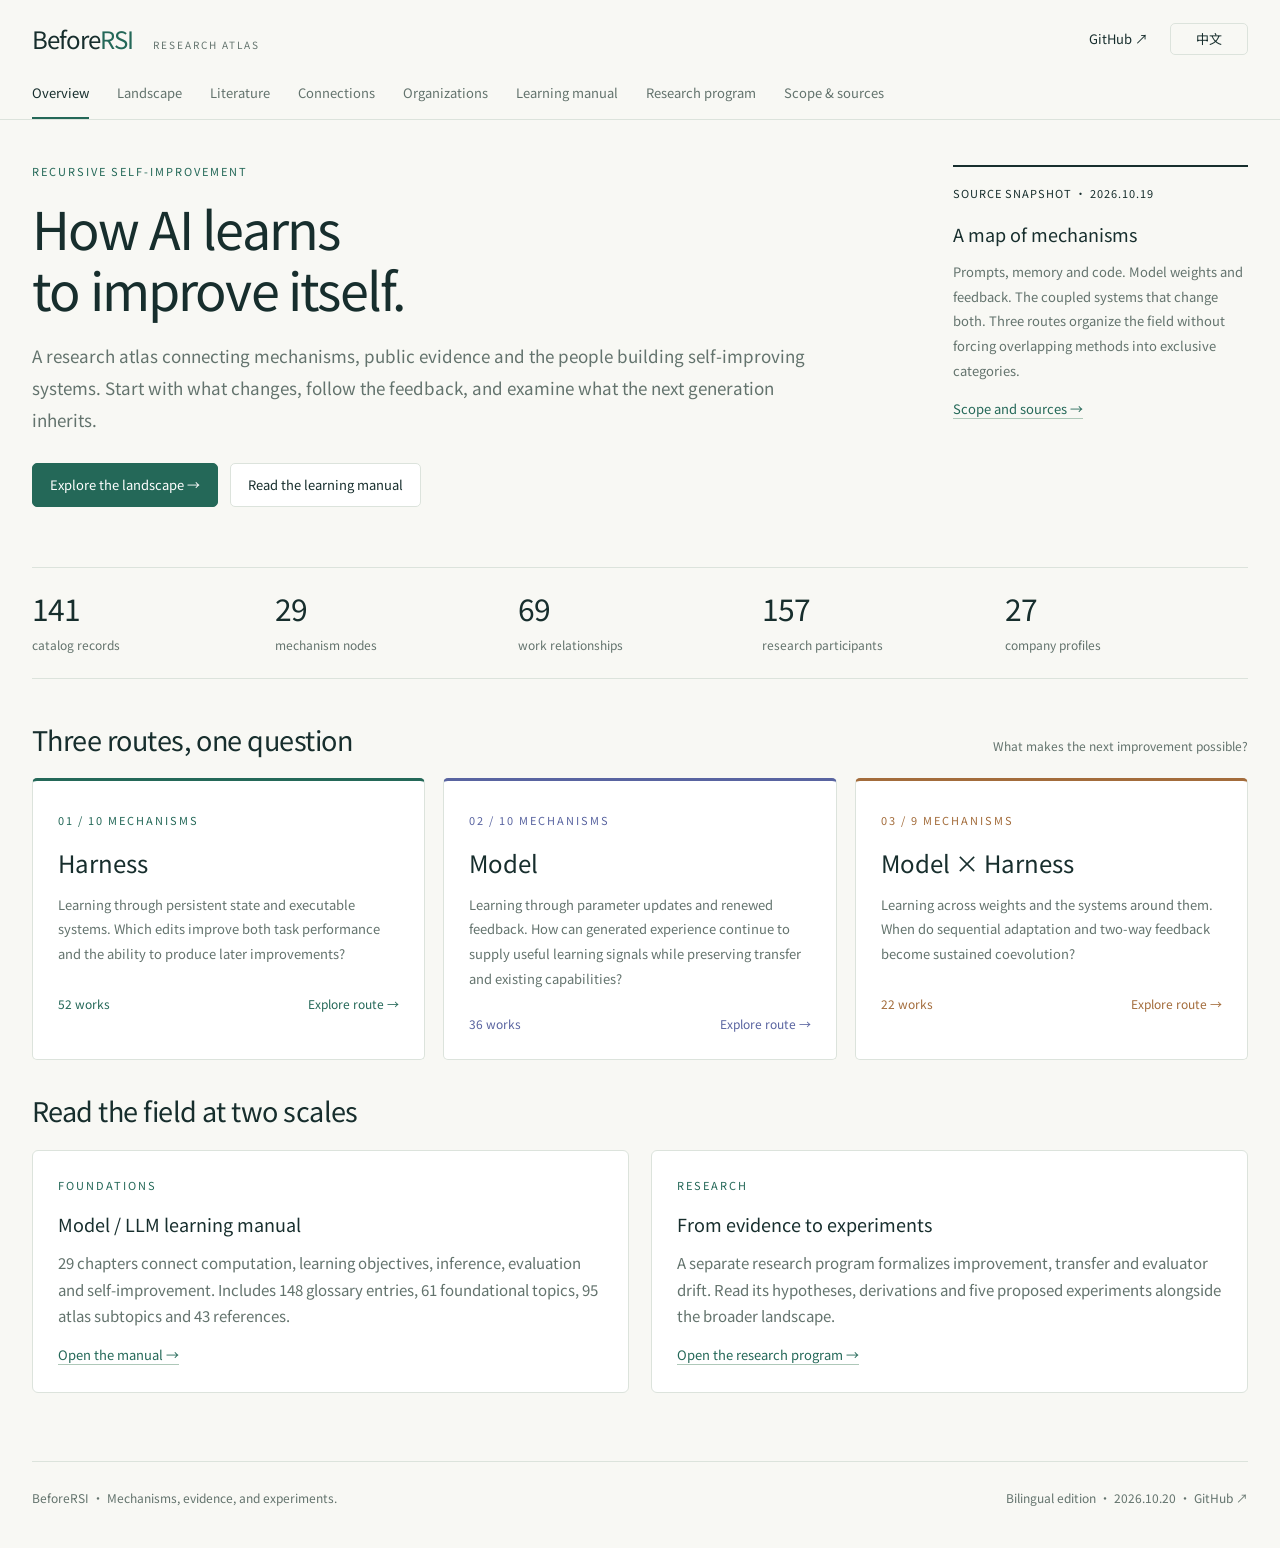
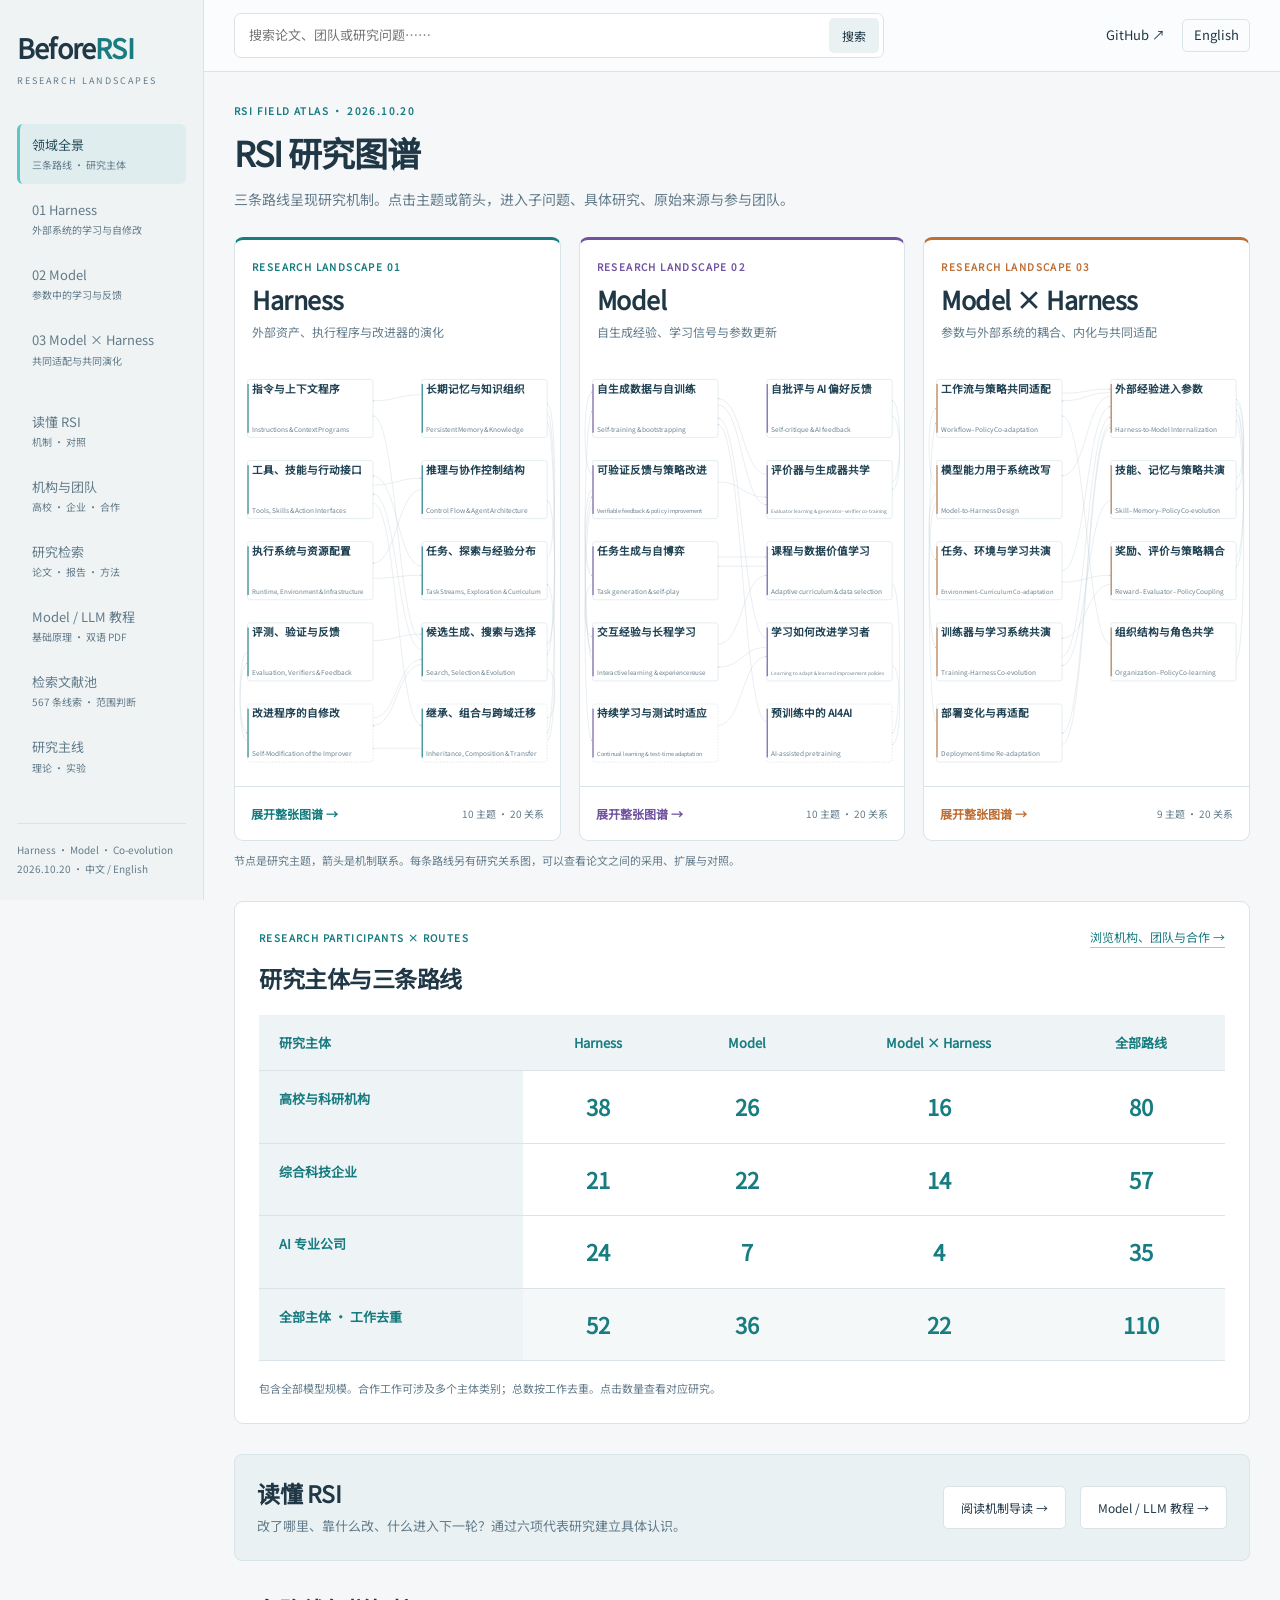
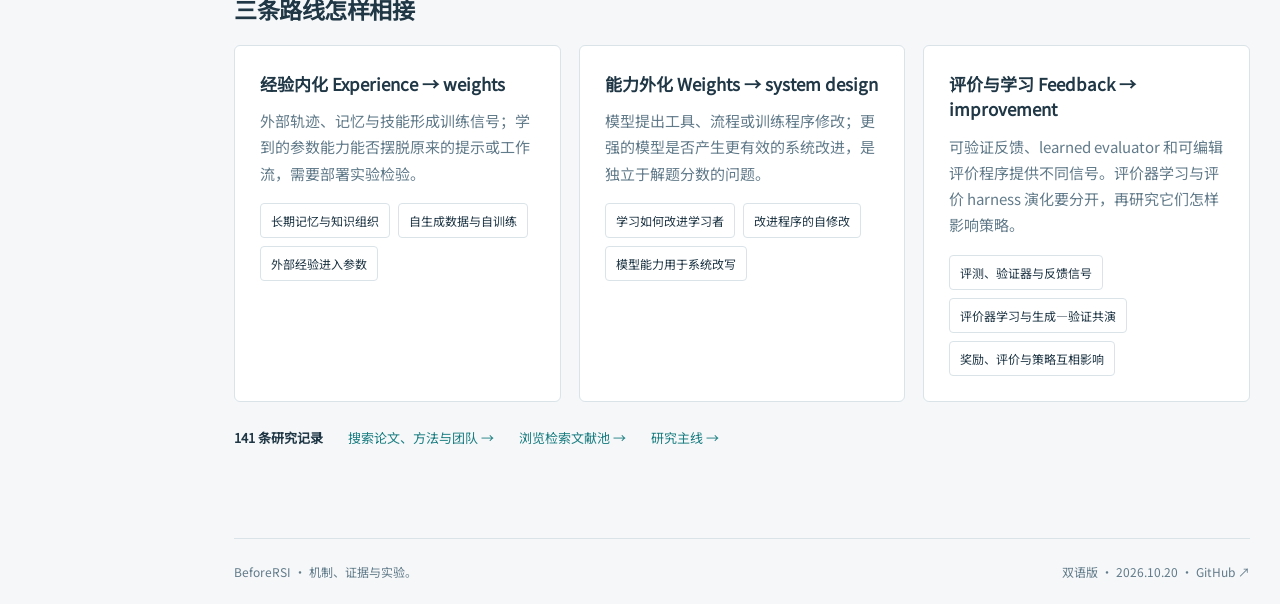
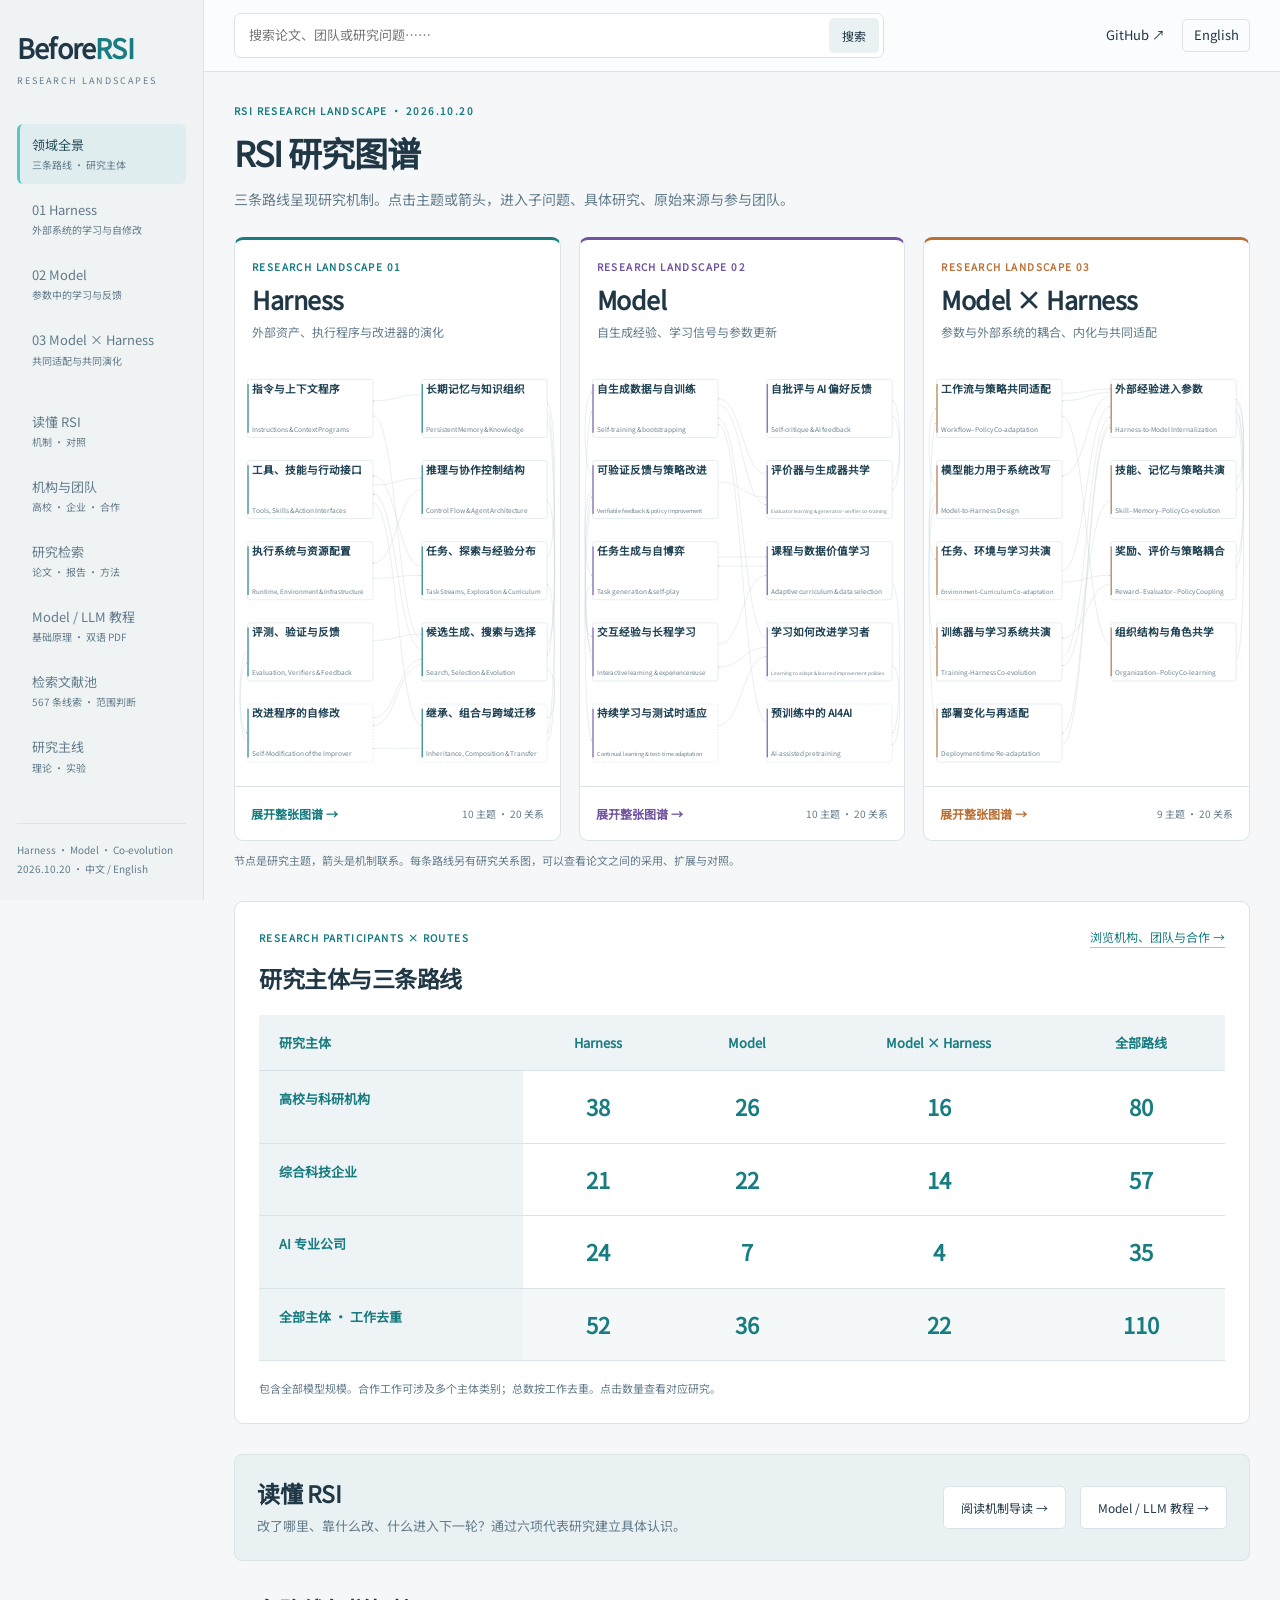
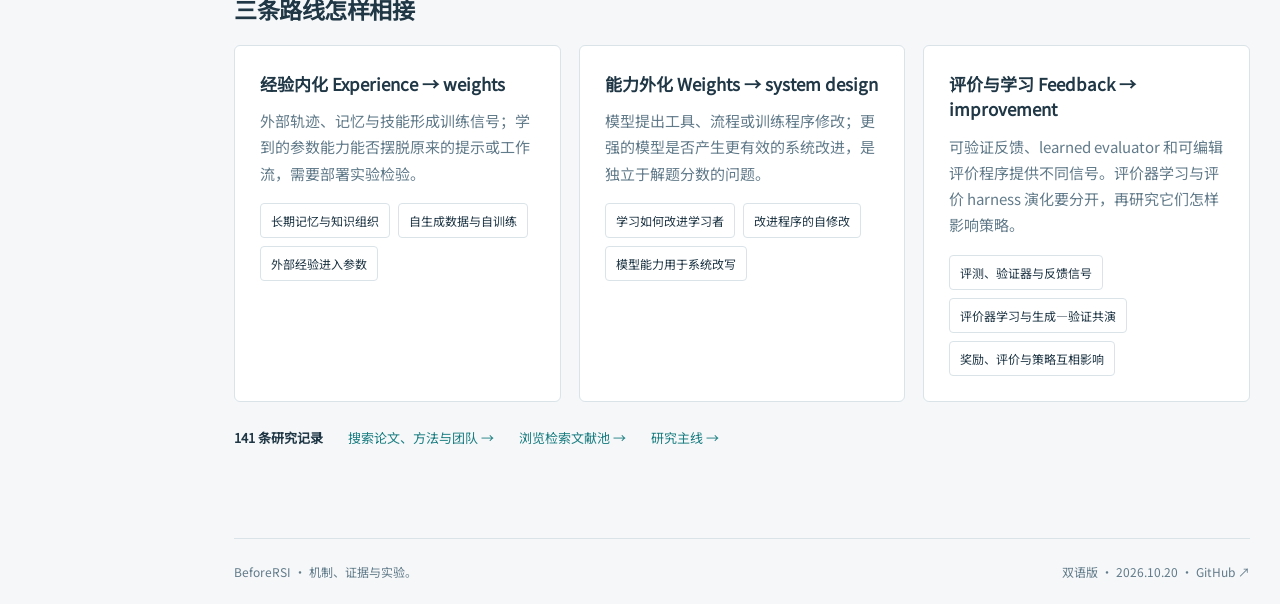
